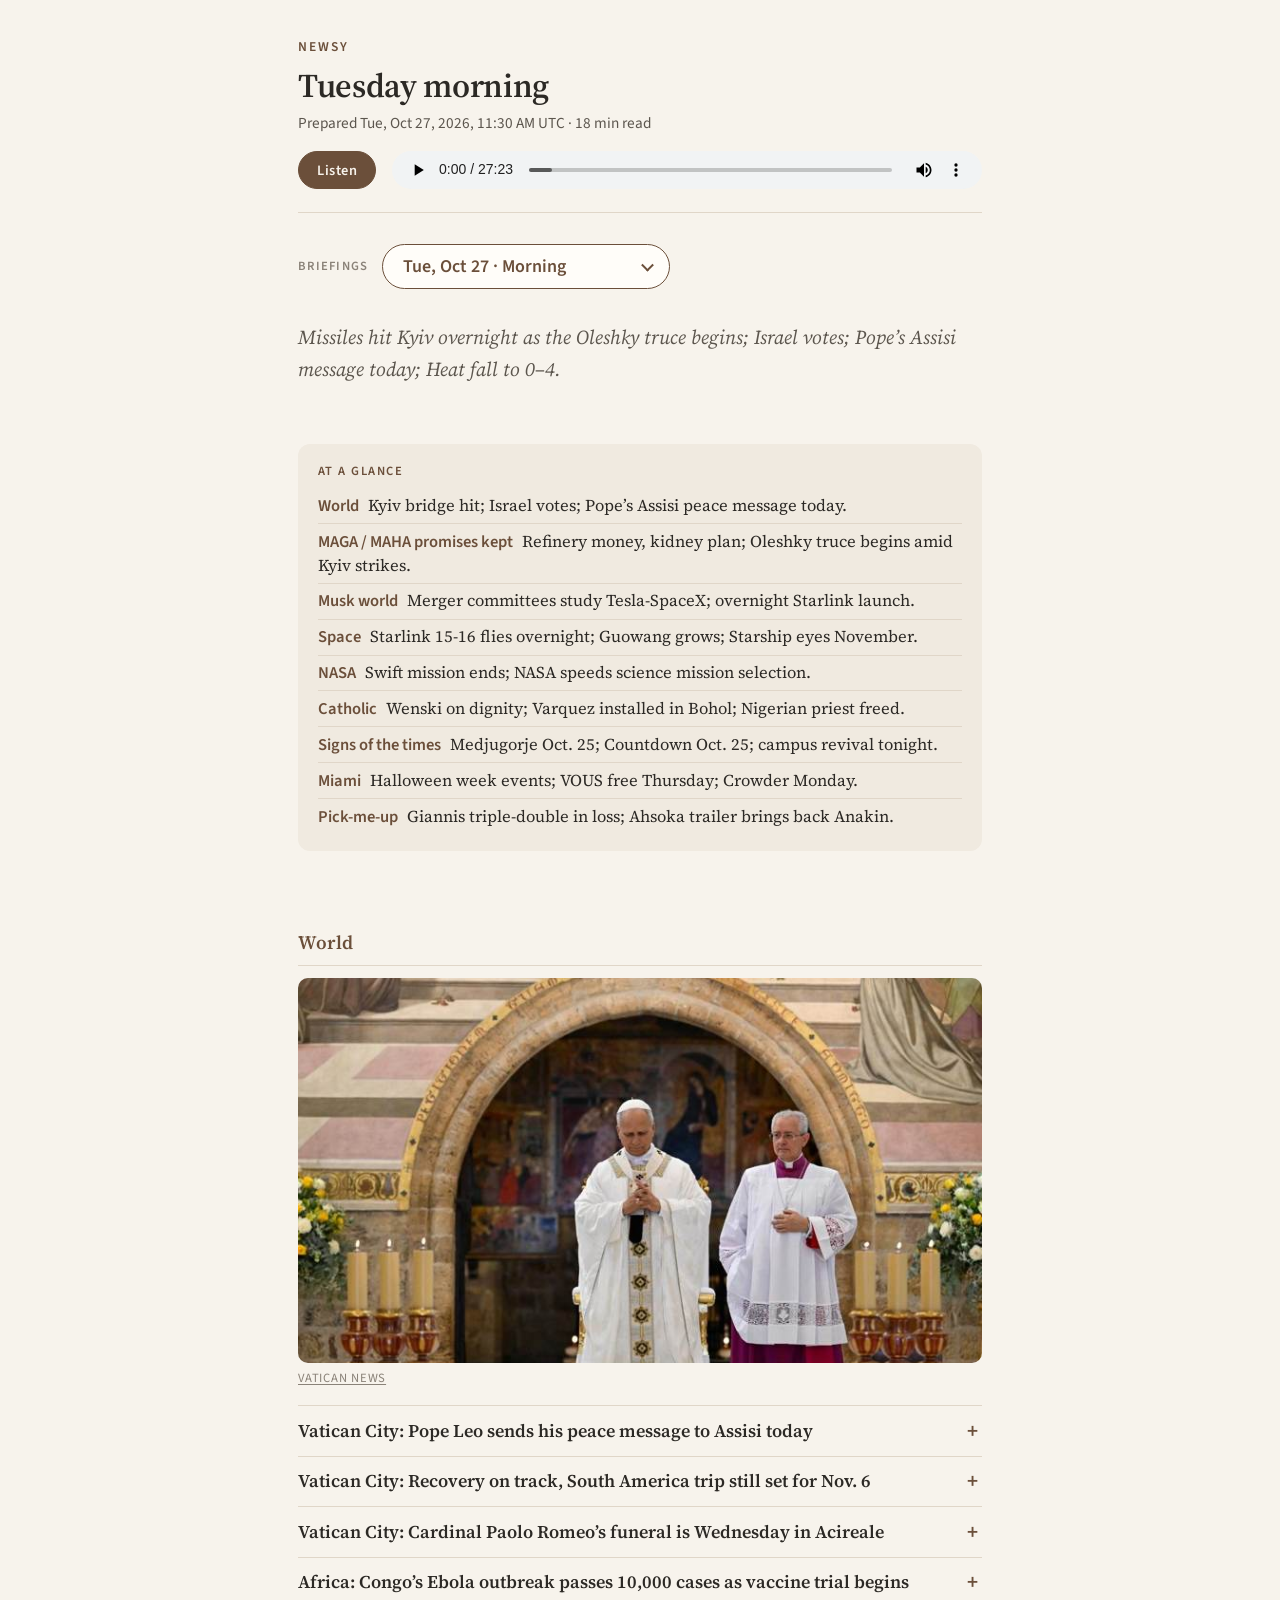
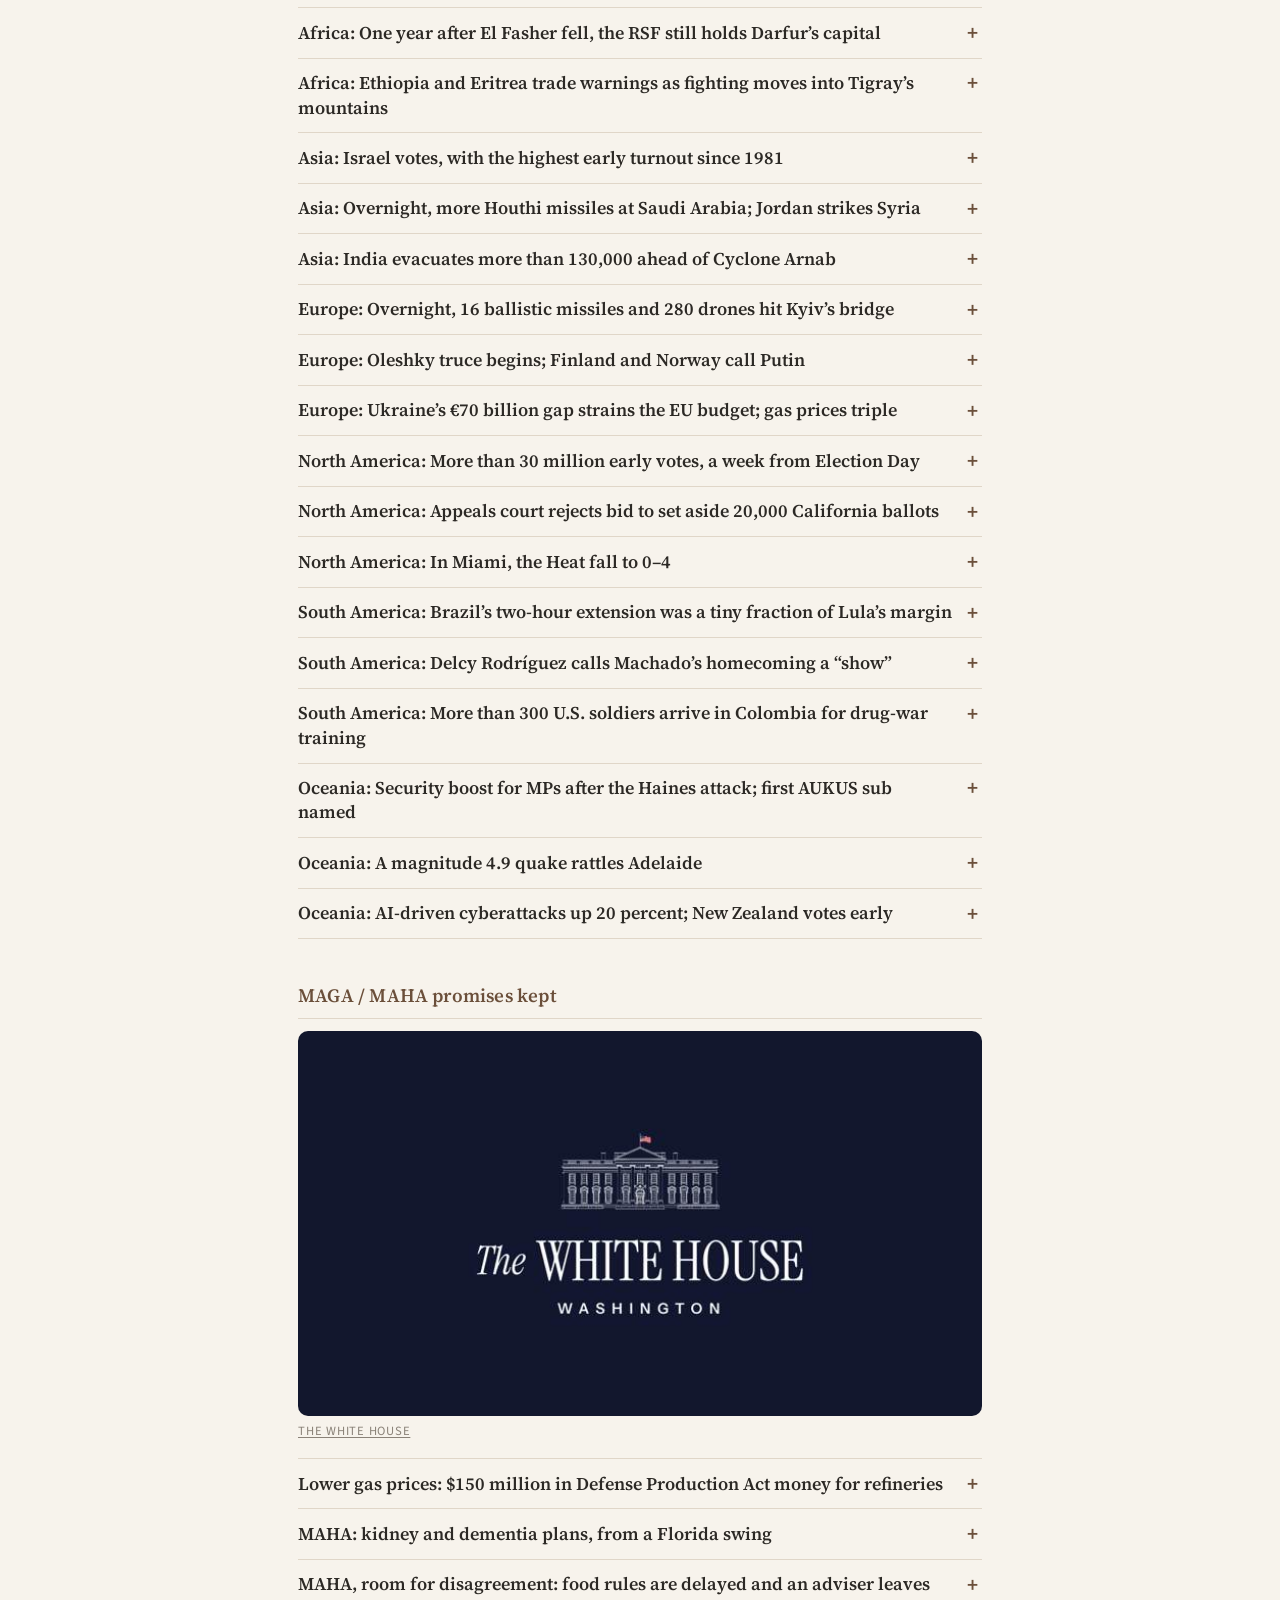
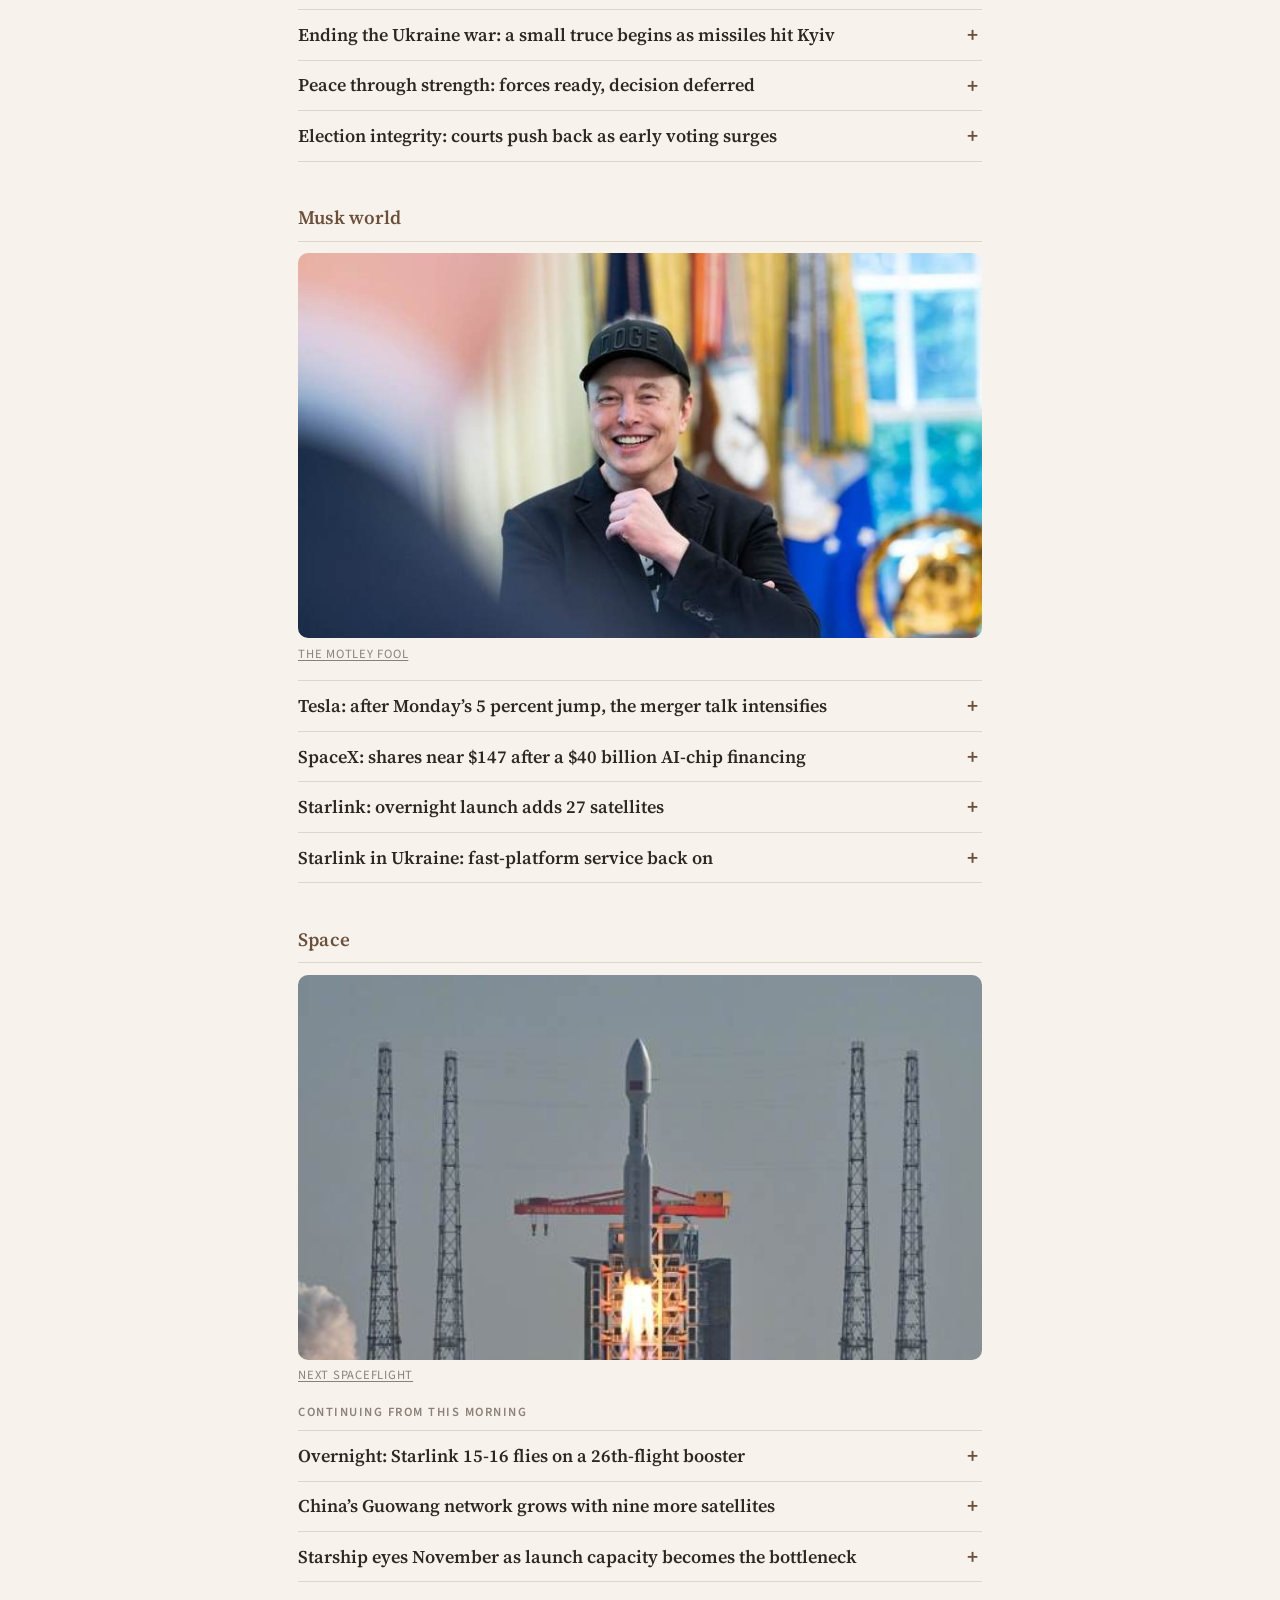
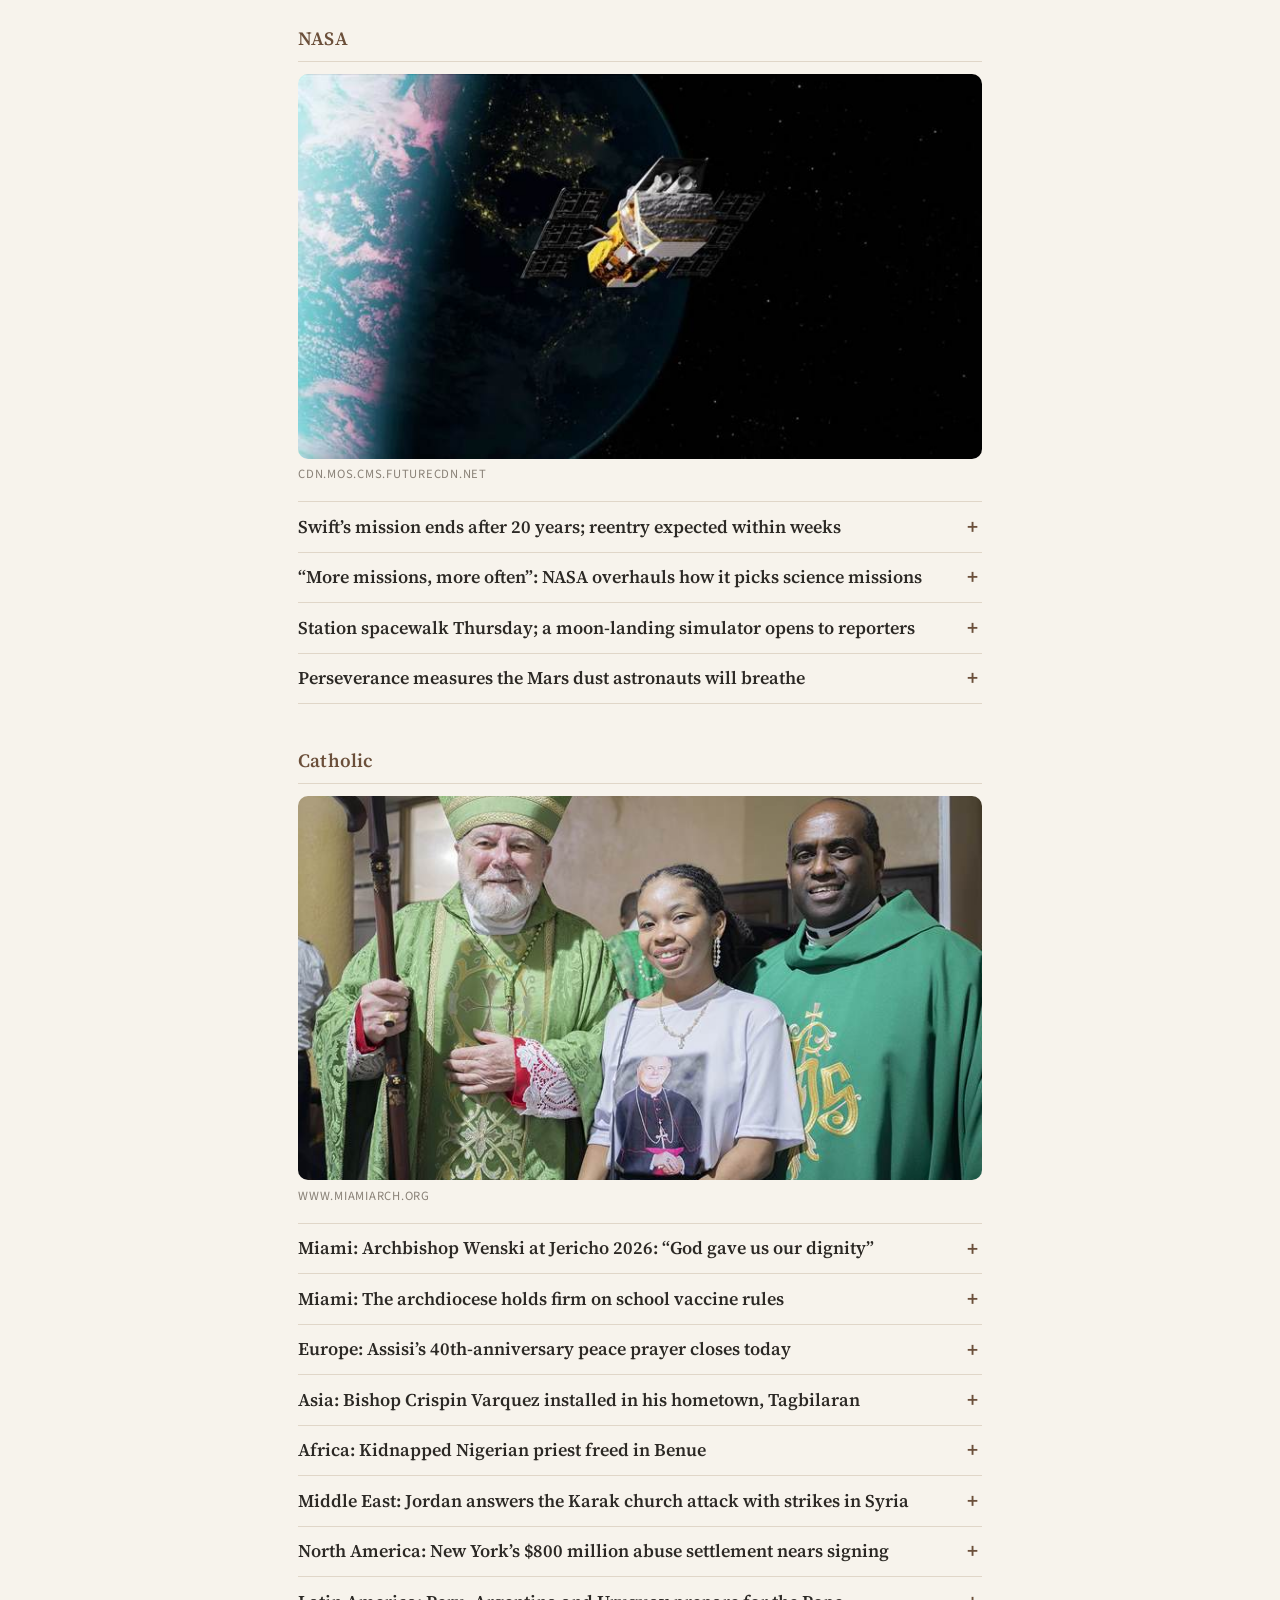
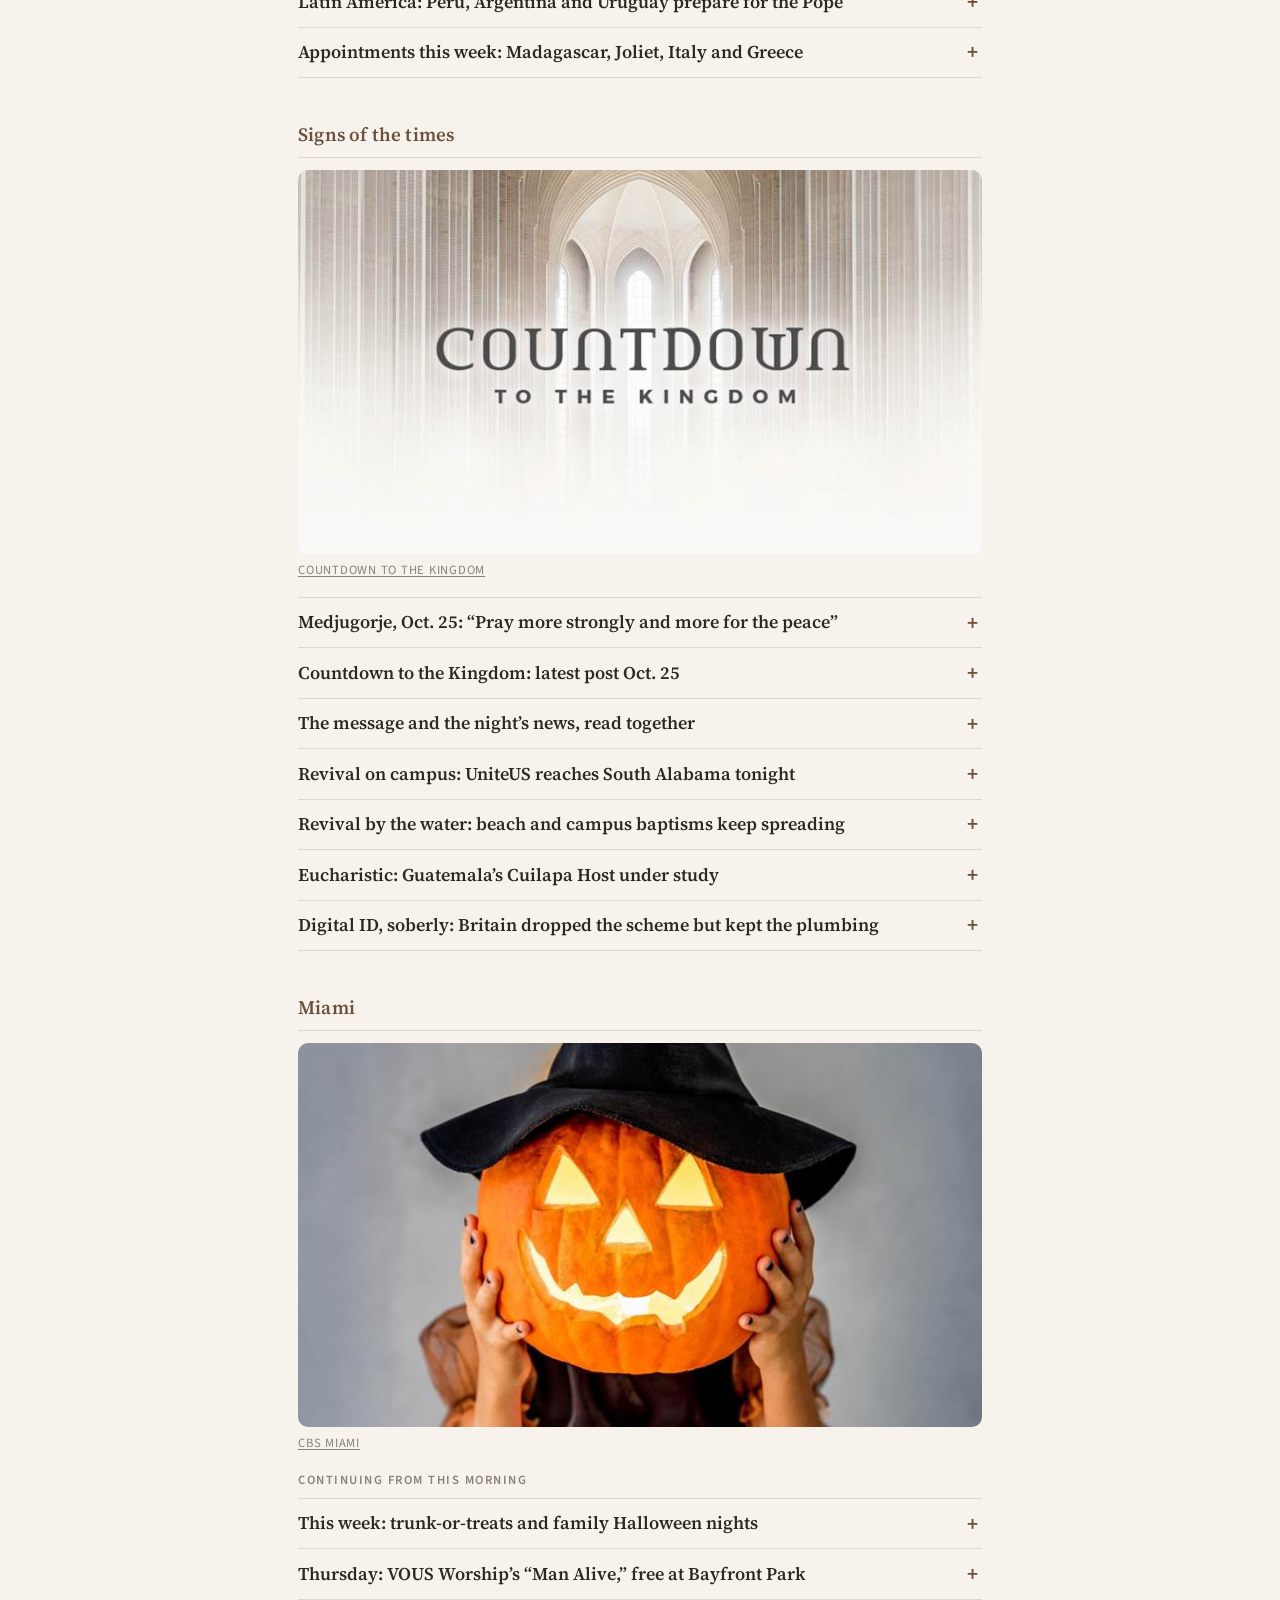
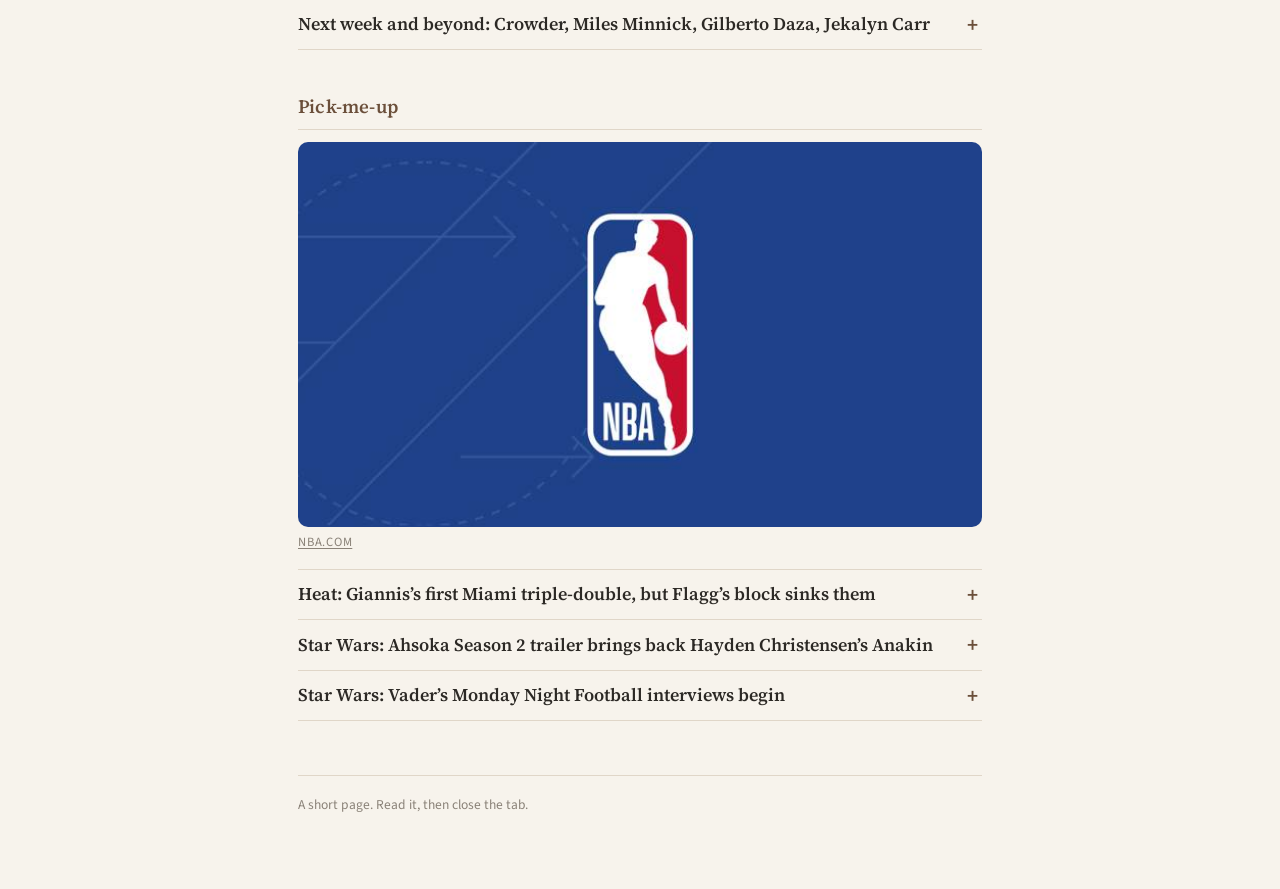
==== newsy.html @ 13ea5eef "Newsy: 2026-10-27 morning briefing Co-authored-by: music-droid <music-droid@users.noreply.github.com" ====
<!DOCTYPE html>
<html lang="en">
<head>
  <meta charset="utf-8">
  <meta name="viewport" content="width=device-width, initial-scale=1">
  <meta name="description" content="Short, bounded news briefings — not a news portal.">
  <meta name="color-scheme" content="light">
  <meta name="theme-color" content="#6b4f3a">
  <meta name="apple-mobile-web-app-capable" content="yes">
  <meta name="apple-mobile-web-app-status-bar-style" content="default">
  <meta name="apple-mobile-web-app-title" content="Newsy">
  <title>Newsy</title>
  <!-- Self-contained offline reader. PWA install (Add to Home Screen) needs the
       multi-file HTTPS deploy (index.html + manifest + sw.js + icons). Service
       workers do not run from file://. See HOME-SCREEN.md. -->
  <link rel="manifest" href="manifest.webmanifest">
  <link rel="apple-touch-icon" href="icons/apple-touch-icon.png">
  <link rel="icon" type="image/png" sizes="192x192" href="icons/icon-192.png">
  <link rel="preconnect" href="https://fonts.googleapis.com">
  <link rel="preconnect" href="https://fonts.gstatic.com" crossorigin>
  <link href="https://fonts.googleapis.com/css2?family=Source+Sans+3:wght@400;600&family=Source+Serif+4:ital,wght@0,400;0,600;1,400&display=swap" rel="stylesheet">
  <style>
/* Newsy — calm briefings, not a news portal */
:root {
  --bg: #f7f3ec;
  --bg-soft: #f0eae0;
  --ink: #2c2925;
  --ink-muted: #5c564e;
  --ink-faint: #8a8278;
  --accent: #6b4f3a;
  --accent-soft: #c4a882;
  --rule: #e0d6c8;
  --chip: #fffdf9;
  --chip-active: #6b4f3a;
  --chip-active-ink: #f7f3ec;
  --link: #4a6b5a;
  --link-hover: #355244;
  --max: 38rem;
  --font: "Source Serif 4", "Iowan Old Style", "Palatino Linotype", Palatino, Georgia, serif;
  --font-ui: "Source Sans 3", "Segoe UI", system-ui, -apple-system, sans-serif;
}

*,
*::before,
*::after {
  box-sizing: border-box;
}

html {
  font-size: 112.5%; /* ~18px */
  -webkit-text-size-adjust: 100%;
}

body {
  margin: 0;
  min-height: 100vh;
  background: var(--bg);
  color: var(--ink);
  font-family: var(--font);
  line-height: 1.65;
  font-weight: 400;
}

a {
  color: var(--link);
  text-decoration-thickness: 1px;
  text-underline-offset: 0.15em;
}

a:hover {
  color: var(--link-hover);
}

.wrap {
  width: min(100% - 2rem, var(--max));
  margin-inline: auto;
  padding-block: 2rem 4rem;
}

/* Header */
.site-header {
  border-bottom: 1px solid var(--rule);
  padding-bottom: 1.25rem;
  margin-bottom: 1.75rem;
}

.brand {
  font-family: var(--font-ui);
  font-size: 0.75rem;
  font-weight: 600;
  letter-spacing: 0.14em;
  text-transform: uppercase;
  color: var(--accent);
  margin: 0 0 0.35rem;
}

.briefing-title {
  font-size: clamp(1.45rem, 4vw, 1.85rem);
  font-weight: 600;
  line-height: 1.25;
  margin: 0 0 0.25rem;
  letter-spacing: -0.01em;
}

.meta {
  font-family: var(--font-ui);
  font-size: 0.85rem;
  color: var(--ink-muted);
  margin: 0;
}

/* Picker — compact "Briefings" select (native wheel on iPhone) */
.picker {
  display: flex;
  align-items: center;
  gap: 0.75rem;
  margin: 0 0 1.75rem;
}

.picker-label {
  font-family: var(--font-ui);
  font-size: 0.7rem;
  font-weight: 600;
  letter-spacing: 0.1em;
  text-transform: uppercase;
  color: var(--ink-faint);
  margin: 0;
  flex: 0 0 auto;
}

.select-wrap {
  position: relative;
  flex: 1 1 auto;
  max-width: 16rem;
}

.select-wrap::after {
  content: "";
  position: absolute;
  right: 1rem;
  top: 50%;
  width: 0.5rem;
  height: 0.5rem;
  border-right: 2px solid var(--accent, #6b4f3a);
  border-bottom: 2px solid var(--accent, #6b4f3a);
  transform: translateY(-70%) rotate(45deg);
  pointer-events: none;
}

.briefing-select {
  -webkit-appearance: none;
  appearance: none;
  width: 100%;
  min-height: 44px;
  font-family: var(--font-ui);
  font-size: 1rem; /* 16px+ keeps iOS Safari from zooming on focus */
  font-weight: 600;
  color: var(--accent, #6b4f3a);
  background: var(--chip);
  border: 1.5px solid var(--accent, #6b4f3a);
  border-radius: 999px;
  padding: 0.5rem 2.5rem 0.5rem 1.1rem;
  cursor: pointer;
  transition: background 0.15s ease, box-shadow 0.15s ease;
}

.briefing-select:hover {
  background: #f7f1e8;
}

.briefing-select:focus-visible {
  outline: none;
  box-shadow: 0 0 0 3px rgba(107, 79, 58, 0.25);
}

/* Beats */
.beats {
  display: flex;
  flex-direction: column;
  gap: 2rem;
}

.beat {
  padding-top: 0.25rem;
}

.beat-title {
  font-size: 1.05rem;
  font-weight: 600;
  margin: 0 0 0.65rem;
  padding-bottom: 0.4rem;
  border-bottom: 1px solid var(--rule);
  color: var(--accent);
  letter-spacing: 0.01em;
}

.beat-body {
  margin: 0;
}

.beat-body p {
  margin: 0 0 0.85rem;
}

.beat-body p:last-child {
  margin-bottom: 0;
}

.sources {
  margin-top: 0.85rem;
  padding-top: 0.55rem;
  border-top: 1px dotted var(--rule);
  font-family: var(--font-ui);
  font-size: 0.8rem;
  color: var(--ink-muted);
  line-height: 1.55;
}

.sources-label {
  font-weight: 600;
  color: var(--ink-faint);
  margin-right: 0.35rem;
}

.sources a {
  word-break: break-word;
}

.sources .sep {
  color: var(--ink-faint);
  margin: 0 0.3rem;
}

.sources .name-only {
  color: var(--ink-muted);
}

/* Status / empty */
.status {
  font-family: var(--font-ui);
  font-size: 0.9rem;
  color: var(--ink-muted);
  padding: 1.5rem 0;
}

.site-footer {
  margin-top: 3rem;
  padding-top: 1rem;
  border-top: 1px solid var(--rule);
  font-family: var(--font-ui);
  font-size: 0.75rem;
  color: var(--ink-faint);
}

.site-footer p {
  margin: 0;
}


/* Podcast player */
.podcast {
  margin-top: 0.85rem;
  display: flex;
  flex-wrap: wrap;
  align-items: center;
  gap: 0.65rem 0.85rem;
}

.listen-btn {
  font-family: var(--font-ui);
  font-size: 0.8rem;
  font-weight: 600;
  letter-spacing: 0.04em;
  appearance: none;
  border: 1px solid var(--accent);
  background: var(--accent);
  color: var(--chip-active-ink);
  border-radius: 999px;
  padding: 0.4rem 1rem;
  cursor: pointer;
  transition: background 0.15s ease, color 0.15s ease, border-color 0.15s ease;
}

.listen-btn:hover {
  background: #5a3f2d;
  border-color: #5a3f2d;
}

.listen-btn:focus-visible {
  outline: 2px solid var(--accent-soft);
  outline-offset: 2px;
}

.listen-btn[aria-pressed="true"] {
  background: var(--bg-soft);
  color: var(--accent);
  border-color: var(--accent);
}

.podcast audio {
  flex: 1 1 12rem;
  min-width: 11rem;
  max-width: 100%;
  height: 2.1rem;
  accent-color: var(--accent);
}

@media print {
  .podcast {
    display: none !important;
  }
}

/* Print — quiet page, no chrome clutter */
@media print {
  :root {
    --bg: #fff;
    --ink: #111;
    --ink-muted: #333;
    --rule: #ccc;
    --accent: #333;
    --link: #000;
  }

  body {
    background: #fff;
    font-size: 11pt;
    line-height: 1.5;
  }

  .wrap {
    width: 100%;
    max-width: none;
    padding: 0;
  }

  .picker,
  .site-footer {
    display: none;
  }

  .site-header {
    border-bottom-color: #999;
  }

  .beat {
    break-inside: avoid;
  }

  a {
    color: inherit;
    text-decoration: none;
  }

  .sources a::after {
    content: " (" attr(href) ")";
    font-size: 0.75em;
    color: #555;
  }
}

@media (max-width: 480px) {
  html {
    font-size: 106.25%;
  }

  .wrap {
    width: min(100% - 1.5rem, var(--max));
    padding-block: 1.5rem 3rem;
  }
}

/* ---- v3: glance, images, collapsible stories, new at this hour ---- */
.top-line { font-size: 1.1rem; font-style: italic; color: var(--ink-muted); margin: 0 0 1.25rem; }
.glance { background: var(--bg-soft); border-radius: 12px; padding: 0.9rem 1.1rem; margin-bottom: 2rem; }
.glance-label, .carried, .tag, .why span, .beat-figure figcaption {
  font-family: var(--font-ui); font-size: 0.7rem; font-weight: 600; letter-spacing: 0.12em; text-transform: uppercase; color: var(--accent);
}
.glance-label { margin: 0 0 0.4rem; }
.glance ol { list-style: none; margin: 0; padding: 0; }
.glance li { padding: 0.3rem 0; border-top: 1px solid var(--rule); font-size: 0.92rem; line-height: 1.4; }
.glance li:first-child { border-top: 0; }
.glance a { color: var(--ink); text-decoration: none; }
.glance-beat { font-family: var(--font-ui); font-weight: 600; color: var(--accent); margin-right: 0.3rem; }
.beat-figure { margin: 0.5rem 0 0.9rem; }
.beat-figure img { width: 100%; aspect-ratio: 16 / 9; object-fit: cover; border-radius: 10px; display: block; background: var(--bg-soft); }
.beat-figure figcaption { margin-top: 0.3rem; color: var(--ink-faint); font-weight: 400; letter-spacing: 0.06em; }
.beat-figure figcaption a { color: inherit; }
.carried { color: var(--ink-faint); margin: 0 0 0.4rem; }
.stories { list-style: none; margin: 0; padding: 0; }
.story { border-top: 1px solid var(--rule); }
.story:last-child { border-bottom: 1px solid var(--rule); }
.story summary { cursor: pointer; list-style: none; padding: 0.7rem 1.6rem 0.7rem 0; position: relative; font-weight: 600; line-height: 1.35; }
.story summary::-webkit-details-marker { display: none; }
.story summary::after { content: "+"; position: absolute; right: 0.2rem; top: 0.6rem; font-family: var(--font-ui); color: var(--accent); font-size: 1.2rem; }
.story details[open] summary::after { content: "–"; }
.story-body { padding: 0 0 0.9rem; }
.story-body p:first-child { margin-top: 0; }
.story-img { width: 100%; border-radius: 8px; margin-bottom: 0.6rem; }
.why { font-size: 0.92rem; color: var(--ink-muted); }
.new-hour { background: #fff8ec; border: 1px solid var(--accent-soft); border-radius: 12px; padding: 0.8rem 1rem; }
.new-hour .beat-title { color: #9a3b1e; }
.tag { margin-right: 0.35rem; }

  </style>
</head>
<body>
  <main class="wrap">
    <header class="site-header">
      <p class="brand" id="brand">Newsy</p>
      <h1 class="briefing-title" id="briefing-title">Briefing</h1>
      <p class="meta" id="briefing-meta"></p>
      <div class="podcast" id="podcast" hidden>
        <button type="button" class="listen-btn" id="listen-btn" aria-label="Listen to this briefing">Listen</button>
        <audio id="podcast-audio" controls preload="none"></audio>
      </div>
    </header>

    <nav class="picker" aria-label="Briefings">
      <label class="picker-label" for="briefing-select">Briefings</label>
      <div class="select-wrap">
        <select id="briefing-select" class="briefing-select"></select>
      </div>
    </nav>

    <p class="status" id="status" hidden>Loading…</p>

    <div class="beats" id="beats"></div>

    <footer class="site-footer">
      <p>A short page. Read it, then close the tab.</p>
    </footer>
  </main>
  <script>
(function () {
  "use strict";


  const els = {
    brand: document.getElementById("brand"),
    title: document.getElementById("briefing-title"),
    meta: document.getElementById("briefing-meta"),
    podcast: document.getElementById("podcast"),
    listenBtn: document.getElementById("listen-btn"),
    audio: document.getElementById("podcast-audio"),
    select: document.getElementById("briefing-select"),
    beats: document.getElementById("beats"),
    status: document.getElementById("status"),
  };

  let briefings = [];

  function formatGeneratedAt(iso) {
    if (!iso) return "";
    const d = new Date(iso);
    if (Number.isNaN(d.getTime())) return iso;
    try {
      return new Intl.DateTimeFormat("en-US", {
        weekday: "short",
        month: "short",
        day: "numeric",
        year: "numeric",
        hour: "numeric",
        minute: "2-digit",
        timeZoneName: "short",
      }).format(d);
    } catch (_) {
      return iso;
    }
  }

  const MONTHS = ["Jan", "Feb", "Mar", "Apr", "May", "Jun", "Jul", "Aug", "Sep", "Oct", "Nov", "Dec"];
  const WEEKDAYS = ["Sun", "Mon", "Tue", "Wed", "Thu", "Fri", "Sat"];
  const SLOT_NAMES = { morning: "Morning", noon: "Noon", evening: "Night" };

  function slotOf(b) {
    const m = /-(morning|noon|evening)$/.exec(b.id || "");
    return m ? m[1] : (b.slot || "").toLowerCase();
  }

  function optionLabel(b) {
    // e.g. "Wed, Oct 7 · Night"
    const src = b.date || (b.id || "").slice(0, 10);
    const parts = src.split("-");
    const slot = SLOT_NAMES[slotOf(b)] || (b.slot ? b.slot.charAt(0).toUpperCase() + b.slot.slice(1) : "");
    if (parts.length === 3) {
      const y = Number(parts[0]);
      const mo = Number(parts[1]);
      const day = Number(parts[2]);
      const wd = WEEKDAYS[new Date(Date.UTC(y, mo - 1, day)).getUTCDay()];
      return wd + ", " + MONTHS[mo - 1] + " " + day + (slot ? " · " + slot : "");
    }
    return b.label || b.id;
  }

  function renderSources(sources) {
    if (!sources || !sources.length) return "";
    const parts = sources.map(function (s) {
      const name = s.name || "Source";
      if (s.url) {
        return (
          '<a href="' +
          escapeAttr(s.url) +
          '" rel="noopener noreferrer" target="_blank">' +
          escapeHtml(name) +
          "</a>"
        );
      }
      return '<span class="name-only">' + escapeHtml(name) + "</span>";
    });
    return (
      '<p class="sources"><span class="sources-label">Sources</span> ' +
      parts.join('<span class="sep">·</span>') +
      "</p>"
    );
  }

  function bodyHtml(body) {
    if (!body) return "";
    // Allow simple HTML paragraphs; if plain text, wrap paragraphs
    if (/<[a-z][\s\S]*>/i.test(body)) return body;
    return body
      .split(/\n\n+/)
      .map(function (p) {
        return "<p>" + escapeHtml(p.trim()) + "</p>";
      })
      .join("");
  }

  function escapeHtml(str) {
    return String(str)
      .replace(/&/g, "&amp;")
      .replace(/</g, "&lt;")
      .replace(/>/g, "&gt;")
      .replace(/"/g, "&quot;");
  }

  function escapeAttr(str) {
    return escapeHtml(str).replace(/'/g, "&#39;");
  }


  function setPodcast(b) {
    if (!els.podcast || !els.audio) return;
    const src = b && b.audio ? b.audio : "";
    if (!src) {
      els.audio.pause();
      els.audio.removeAttribute("src");
      els.audio.load();
      els.podcast.hidden = true;
      if (els.listenBtn) {
        els.listenBtn.setAttribute("aria-pressed", "false");
        els.listenBtn.textContent = "Listen";
      }
      return;
    }
    const abs = new URL(src, location.href).href;
    const current = els.audio.currentSrc || els.audio.src || "";
    if (current !== abs) {
      els.audio.pause();
      els.audio.src = src;
      els.audio.load();
      if (els.listenBtn) {
        els.listenBtn.setAttribute("aria-pressed", "false");
        els.listenBtn.textContent = "Listen";
      }
    }
    els.podcast.hidden = false;
  }

  function storyHtml(st, open) {
    const why = st.why ? '<p class="why"><span>Why it matters</span> ' + escapeHtml(st.why) + "</p>" : "";
    const img = st.image && st.image.src
      ? '<img class="story-img" loading="lazy" src="' + escapeAttr(st.image.src) + '" alt="' + escapeAttr(st.image.alt || "") + '" onerror="this.remove()">'
      : "";
    return (
      '<li class="story"><details' + (open ? " open" : "") + ">" +
      '<summary><span class="story-head">' + escapeHtml(st.headline || "") + "</span></summary>" +
      '<div class="story-body">' + img + why + bodyHtml(st.body || "") + renderSources(st.sources) + "</div>" +
      "</details></li>"
    );
  }

  function storiesOf(beat) {
    if (Array.isArray(beat.stories) && beat.stories.length) return beat.stories;
    if (beat.body) return [{ headline: beat.headline || beat.title || "", body: beat.body, sources: beat.sources }];
    return [];
  }

  function beatImageHtml(beat) {
    const im = beat.image;
    if (!im || !im.src) return "";
    const credit = im.credit
      ? '<figcaption>' + (im.sourceUrl
          ? '<a href="' + escapeAttr(im.sourceUrl) + '" rel="noopener noreferrer" target="_blank">' + escapeHtml(im.credit) + "</a>"
          : escapeHtml(im.credit)) + "</figcaption>"
      : "";
    return '<figure class="beat-figure"><img loading="lazy" src="' + escapeAttr(im.src) + '" alt="' + escapeAttr(im.alt || "") +
      '" onerror="this.closest(\'figure\').remove()">' + credit + "</figure>";
  }

  function wordCount(b) {
    let txt = "";
    (b.newAtThisHour || []).forEach(function (n) { txt += " " + (n.headline || "") + " " + (n.body || ""); });
    (b.beats || []).forEach(function (beat) {
      storiesOf(beat).forEach(function (st) { txt += " " + (st.headline || "") + " " + (st.body || ""); });
    });
    return txt.replace(/<[^>]+>/g, " ").split(/\s+/).filter(Boolean).length;
  }

  function renderBriefing(b) {
    if (!b) {
      els.title.textContent = "No briefing";
      els.meta.textContent = "";
      els.beats.innerHTML = "";
      setPodcast(null);
      els.status.hidden = false;
      els.status.textContent = "No briefing selected.";
      return;
    }

    els.status.hidden = true;
    els.title.textContent = b.label || b.id;
    const when = formatGeneratedAt(b.generatedAt);
    const mins = Math.max(1, Math.round(wordCount(b) / 230));
    els.meta.textContent = (when ? "Prepared " + when + " · " : "") + mins + " min read";
    setPodcast(b);

    document.title = (b.label || "Briefing") + " · Newsy";

    const beats = b.beats || [];
    let html = "";

    if (b.topLine) {
      html += '<p class="top-line">' + escapeHtml(b.topLine) + "</p>";
    }

    // At a glance: one tappable line per beat (NYT/Axios-style index)
    html += '<nav class="glance" aria-label="At a glance"><p class="glance-label">At a glance</p><ol>' +
      beats.map(function (beat) {
        return '<li><a href="#beat-' + escapeAttr(beat.id || "") + '" data-jump="beat-' + escapeAttr(beat.id || "") + '"><span class="glance-beat">' +
          escapeHtml(beat.title || "") + "</span> " + escapeHtml(beat.headline || "") + "</a></li>";
      }).join("") + "</ol></nav>";

    const fresh = b.newAtThisHour || [];
    if (fresh.length) {
      html += '<section class="beat new-hour" id="beat-new"><h2 class="beat-title">New at this hour</h2><ul class="stories">' +
        fresh.map(function (n, i) {
          const tag = n.beat ? '<span class="tag">' + escapeHtml(n.beat) + "</span> " : "";
          return storyHtml({ headline: "", body: n.body, sources: n.sources, why: n.why, image: n.image }, i === 0)
            .replace('<span class="story-head"></span>', '<span class="story-head">' + tag + escapeHtml(n.headline || "") + "</span>");
        }).join("") + "</ul></section>";
    }

    html += beats.map(function (beat) {
      const stories = storiesOf(beat);
      const carried = beat.carried ? '<p class="carried">' + escapeHtml(beat.carried === true ? "Continuing from this morning" : beat.carried) + "</p>" : "";
      return (
        '<article class="beat" id="beat-' + escapeAttr(beat.id || "") + '">' +
        '<h2 class="beat-title">' + escapeHtml(beat.title || "") + "</h2>" +
        beatImageHtml(beat) + carried +
        '<ul class="stories">' + stories.map(function (st) { return storyHtml(st, false); }).join("") + "</ul>" +
        (beat.stories && beat.stories.length ? renderSources(beat.sources) : "") +
        "</article>"
      );
    }).join("");

    els.beats.innerHTML = html;

    // in-page jumps without clobbering the briefing hash
    els.beats.querySelectorAll("[data-jump]").forEach(function (a) {
      a.addEventListener("click", function (e) {
        e.preventDefault();
        const t = document.getElementById(a.getAttribute("data-jump"));
        if (t) t.scrollIntoView({ behavior: "smooth", block: "start" });
      });
    });

    if (els.select && els.select.value !== b.id) els.select.value = b.id;

    if (history.replaceState) {
      history.replaceState(null, "", "#" + encodeURIComponent(b.id));
    } else {
      location.hash = encodeURIComponent(b.id);
    }
  }

  function findBriefing(id) {
    return briefings.find(function (b) {
      return b.id === id;
    });
  }

  function renderPicker() {
    if (!els.select) return;
    // Newest first (briefings.json is already newest-first; sort defensively by id)
    const ordered = briefings.slice().sort(function (a, b) {
      const ka = (a.date || a.id || "") + " " + ({ morning: 1, noon: 2, evening: 3 }[slotOf(a)] || 0);
      const kb = (b.date || b.id || "") + " " + ({ morning: 1, noon: 2, evening: 3 }[slotOf(b)] || 0);
      return ka < kb ? 1 : ka > kb ? -1 : 0;
    });
    els.select.innerHTML = ordered
      .map(function (b) {
        return '<option value="' + escapeAttr(b.id) + '">' + escapeHtml(optionLabel(b)) + "</option>";
      })
      .join("");

    els.select.addEventListener("change", function () {
      const found = findBriefing(els.select.value);
      if (found) {
        renderBriefing(found);
        window.scrollTo(0, 0);
      }
    });

    window.addEventListener("hashchange", function () {
      const id = decodeURIComponent((location.hash || "").replace(/^#/, ""));
      const found = findBriefing(id);
      if (found && (!els.select || els.select.value !== id || els.title.textContent !== (found.label || found.id))) {
        renderBriefing(found);
      }
    });
  }

  function pickInitial() {
    const hash = (location.hash || "").replace(/^#/, "");
    if (hash) {
      const decoded = decodeURIComponent(hash);
      const match = briefings.find(function (b) {
        return b.id === decoded;
      });
      if (match) return match;
    }
    return briefings[0] || null;
  }

  function showError(msg) {
    els.status.hidden = false;
    els.status.textContent = msg;
    els.title.textContent = "Briefing";
    els.meta.textContent = "";
    els.beats.innerHTML = "";
    setPodcast(null);
  }


  if (els.listenBtn && els.audio) {
    els.listenBtn.addEventListener("click", function () {
      if (els.podcast.hidden || !els.audio.src) return;
      if (els.audio.paused) {
        els.audio.play().then(function () {
          els.listenBtn.setAttribute("aria-pressed", "true");
          els.listenBtn.textContent = "Pause";
        }).catch(function () {
          /* autoplay blocked; controls still work */
        });
      } else {
        els.audio.pause();
        els.listenBtn.setAttribute("aria-pressed", "false");
        els.listenBtn.textContent = "Listen";
      }
    });
    els.audio.addEventListener("play", function () {
      els.listenBtn.setAttribute("aria-pressed", "true");
      els.listenBtn.textContent = "Pause";
    });
    els.audio.addEventListener("pause", function () {
      els.listenBtn.setAttribute("aria-pressed", "false");
      els.listenBtn.textContent = "Listen";
    });
    els.audio.addEventListener("ended", function () {
      els.listenBtn.setAttribute("aria-pressed", "false");
      els.listenBtn.textContent = "Listen";
    });
  }


  const EMBEDDED_BRIEFINGS = [
  {
    "id": "2026-10-27-morning",
    "date": "2026-10-27",
    "slot": "morning",
    "label": "Tuesday morning",
    "generatedAt": "2026-10-27T07:30:00-04:00",
    "schema": 2,
    "topLine": "Missiles hit Kyiv overnight as the Oleshky truce begins; Israel votes; Pope’s Assisi message today; Heat fall to 0–4.",
    "beats": [
      {
        "id": "world",
        "title": "World",
        "headline": "Kyiv bridge hit; Israel votes; Pope’s Assisi peace message today.",
        "stories": [
          {
            "headline": "Vatican City: Pope Leo sends his peace message to Assisi today",
            "body": "<p>Religious leaders close Sant’Egidio’s three-day “Unarmed and Disarming Peace” meeting in Assisi this afternoon, 40 years to the day after Saint John Paul II’s first World Day of Prayer for Peace. Pope Leo will not be there: his doctors advised against the helicopter trip so soon after his Oct. 13 lung surgery. Instead his message will be read at the prayer in the Lower Basilica of Saint Francis, where Ecumenical Patriarch Bartholomew also speaks. Some 384 delegates from 53 countries took part.<\/p>",
            "sources": [
              {
                "name": "EWTN Vatican",
                "url": "https://ewtnvatican.com/articles/pope-leo-xiv-to-send-message-to-interreligious-prayer-meeting-in-assisi"
              },
              {
                "name": "Vatican News",
                "url": "https://www.vaticannews.va/en/pope/news/2026-10/pope-leo-xiv-cancels-october-27-visit-assisi.html"
              }
            ],
            "why": "The meeting’s theme comes from the Pope’s own book on peace, so today’s text will be read as a programmatic word on war, from Ukraine to the Gulf."
          },
          {
            "headline": "Vatican City: Recovery on track, South America trip still set for Nov. 6",
            "body": "<p>A day after doctors cleared him to travel, the plan holds: Uruguay, Argentina and Peru from Nov. 6 to 17, including Cuzco above 11,000 feet. Surgeons say the cancer removed on Oct. 13 was localized and needs no further treatment, and a follow-up X-ray showed recovery “progressing very well.” The Pope has kept a light schedule, resuming audiences gradually since leaving hospital.<\/p>",
            "sources": [
              {
                "name": "CBS News",
                "url": "https://www.cbsnews.com/news/pope-leo-south-america-trip-lung-cancer-surgery/"
              },
              {
                "name": "Reuters via Investing.com",
                "url": "https://www.investing.com/news/world-news/pope-leo-progressing-well-after-cancer-surgery-but-cancels-assisi-trip-4968248"
              }
            ]
          },
          {
            "headline": "Vatican City: Cardinal Paolo Romeo’s funeral is Wednesday in Acireale",
            "body": "<p>The funeral of Cardinal Paolo Romeo, Palermo’s archbishop from 2006 to 2015 and a longtime papal diplomat, is Wednesday at 11 a.m. Rome time in the cathedral of Acireale, his home diocese. He died Sunday at 88. His death leaves the College of Cardinals one member smaller ahead of any future consistory.<\/p>",
            "sources": [
              {
                "name": "Vatican News",
                "url": "https://www.vaticannews.va/it/vaticano/news/2026-10/morte-palermo-cardinale-romeo-servizio-chiesa.html"
              },
              {
                "name": "InfoVaticana",
                "url": "https://infovaticana.com/en/2026/10/25/cardinal-paolo-romeo-archbishop-emeritus-of-palermo-dies/"
              }
            ]
          },
          {
            "headline": "Africa: Congo’s Ebola outbreak passes 10,000 cases as vaccine trial begins",
            "body": "<p>Congo’s government says the Bundibugyo Ebola outbreak has passed 10,000 confirmed cases, with nearly half of those infected dying, across eight provinces. There is still no approved vaccine for this strain. On Oct. 23 the first volunteer was vaccinated in Bunia in Tumaini, a trial named for the Swahili word for “hope,” testing Ervebo first, with Moderna and Oxford candidates to follow. Kenya’s nine cases remain in one cluster, and M23-held areas of the Kivus remain the hardest places to trace contacts.<\/p>",
            "sources": [
              {
                "name": "AP News",
                "url": "https://apnews.com/article/ebola-disease-outbreak-congo-africa-10000-75d315254e5b7f85a706059de6f5024c"
              },
              {
                "name": "Institute of Tropical Medicine",
                "url": "https://www.itg.be/en/health-stories/press-releases/tumaini-first-participant-vaccinated"
              }
            ],
            "why": "This is now the second-largest Ebola outbreak ever recorded; a working vaccine would change the response."
          },
          {
            "headline": "Africa: One year after El Fasher fell, the RSF still holds Darfur’s capital",
            "body": "<p>Human Rights Watch marked the anniversary with a stark account: an 18-month siege, a trench dug around the city, and more than 6,000 people killed in three days when the Rapid Support Forces took it, by the UN’s estimate. UN investigators say the campaign bore the “hallmarks of genocide.” Fewer than 70,000 people remain, facing detention and little aid, and RSF fighters have held up aid convoys. Washington is pushing to extend the Darfur arms embargo nationwide.<\/p>",
            "sources": [
              {
                "name": "Human Rights Watch",
                "url": "https://www.hrw.org/news/2026/10/26/sudan-one-year-on-from-the-cataclysm-of-el-fasher"
              },
              {
                "name": "Amnesty International",
                "url": "https://www.amnesty.org/en/latest/news/2026/10/sudan-el-fasher-civilians-suffer-unlawful-killings-detention-and-torture-one-year-after-citys-capture-by-the-rsf-new-testimony/"
              }
            ]
          },
          {
            "headline": "Africa: Ethiopia and Eritrea trade warnings as fighting moves into Tigray’s mountains",
            "body": "<p>Federal forces now hold Tigray’s main cities, from Mekele to Shire, and are pushing into the mountainous interior. Tigrayan fighters have struck back on supply roads, and they retook the border town of Rama after troops redeployed south. Prime Minister Abiy Ahmed warns Eritrea of “extremely severe consequences” for backing rebels, and Asmara accuses him of eyeing its Red Sea coast. A six-month caretaker council is preparing regional elections. Washington, London and the African Union urge talks, and Eritrea has reportedly asked Kenya to mediate.<\/p>",
            "sources": [
              {
                "name": "Critical Threats",
                "url": "https://www.criticalthreats.org/briefs/ethiopia-war-security-review/october-23-2026"
              },
              {
                "name": "DW",
                "url": "https://www.dw.com/en/can-diplomacy-prevent-an-ethiopia-eritrea-war-as-tigray-gets-a-new-administration/a-79705435"
              }
            ],
            "why": "The 2020–22 Tigray war killed an estimated 600,000 people; a wider war would also threaten Red Sea shipping."
          },
          {
            "headline": "Asia: Israel votes, with the highest early turnout since 1981",
            "body": "<p>Israelis are voting today in the first general election since Oct. 7, 2023. By 10 a.m. local time turnout stood at 16.7 percent, the highest at that hour since 1981. Final polls had Gadi Eisenkot’s Yashar party ahead of Likud, 22 seats to about 20, with neither bloc near 61. Exit polls come when polls close at 4 p.m. Eastern, but forming a government could take weeks.<\/p>",
            "sources": [
              {
                "name": "Gulf News",
                "url": "https://gulfnews.com/world/mena/middle-east-war-saudi-arabia-intercepts-houthi-missiles-drones-as-iran-talks-continue-1.500724842"
              },
              {
                "name": "The Times of Israel",
                "url": "https://www.timesofisrael.com/liveblog_entry/final-polls-before-election-show-both-blocs-short-of-majority-small-parties-out-of-knesset/"
              }
            ]
          },
          {
            "headline": "Asia: Overnight, more Houthi missiles at Saudi Arabia; Jordan strikes Syria",
            "body": "<p>Saudi defenses intercepted three Houthi ballistic missiles aimed at the Eastern Province and four drones overnight, with no casualties. In Tehran, Iran and the Mecca pact nations of Saudi Arabia, Turkey and Pakistan agreed to keep talking, but Iran still insists on seven conditions before any talks with Washington. CNN reports U.S. forces could launch a major operation within 96 hours of an order. Jordan says its strikes in southern Syria killed more than 20 Islamic State fighters after Friday’s church attack. Syria says eight civilians died, including three children, and has closed its main border crossing.<\/p>",
            "sources": [
              {
                "name": "Al Jazeera",
                "url": "https://www.aljazeera.com/news/2026/10/27/iran-saudi-turkiye-and-pakistan-agree-to-more-talks-amid-houthi-attacks"
              },
              {
                "name": "Gulf News",
                "url": "https://gulfnews.com/world/mena/middle-east-war-saudi-arabia-intercepts-houthi-missiles-drones-as-iran-talks-continue-1.500724842"
              }
            ]
          },
          {
            "headline": "Asia: India evacuates more than 130,000 ahead of Cyclone Arnab",
            "body": "<p>Very Severe Cyclonic Storm Arnab is forecast to hit India’s Andhra Pradesh coast near Kakinada on Wednesday morning, with sustained winds up to 125 km/h. Andhra Pradesh is evacuating about 89,000 people and Odisha 48,000, while schools are closed and trains are cancelled. Nepal has warned trekkers of snowstorms and avalanches later this week.<\/p>",
            "sources": [
              {
                "name": "The Hindu",
                "url": "https://www.thehindu.com/news/national/andhra-pradesh/kakinada-coast-braces-for-cyclone-arnab-89000-people-being-evacuated/article71627293.ece"
              },
              {
                "name": "The Hindu",
                "url": "https://www.thehindu.com/news/national/odisha/cyclone-arnab-odisha-announces-evacuation-48000-in-eight-districts/article71630044.ece"
              }
            ]
          },
          {
            "headline": "Europe: Overnight, 16 ballistic missiles and 280 drones hit Kyiv’s bridge",
            "body": "<p>Russia fired 16 ballistic missiles and more than 280 drones overnight, mainly at Kyiv, Zelenskyy said. A 46-year-old woman was killed and about 15 people hurt, most of them students in a university dormitory. Strikes damaged the Pivdennyi Bridge, a key Dnipro crossing that carries a metro line, and it stays closed. Zelenskyy called it a “serious escalation” against logistics and said delays to Patriot and NASAMS interceptors “directly help Russia.”<\/p>",
            "sources": [
              {
                "name": "Hromadske",
                "url": "https://hromadske.ua/en/war/273236-russian-attack-on-kyiv-kills-one-injures-14-damages-metro-bridge"
              },
              {
                "name": "Ukrinform",
                "url": "https://www.ukrinform.net/rubric-ato/4178535-zelensky-on-overnight-attack-russia-targeted-energy-logistics-and-urban-infrastructure-almost-everywhere.html"
              },
              {
                "name": "Kyiv Post",
                "url": "https://www.kyivpost.com/post/88274"
              }
            ]
          },
          {
            "headline": "Europe: Oleshky truce begins; Finland and Norway call Putin",
            "body": "<p>A local truce began early today in occupied Oleshky, across the Dnipro from Kherson, so aid can reach the 1,700 to 2,000 mostly elderly people left and those who want to leave can go. Melania Trump brokered the deal. This morning Finland’s President Alexander Stubb and Norway’s Prime Minister Jonas Gahr Støre phoned Vladimir Putin, their first known call with him since early in the invasion, in consultation with Kyiv and ahead of talks in Abu Dhabi. Stubb called it “frank and substantive.”<\/p>",
            "sources": [
              {
                "name": "AP News",
                "url": "https://apnews.com/article/russia-ukraine-war-trump-f26143c32e4673686381d0ff87225720"
              },
              {
                "name": "Office of the President of Finland",
                "url": "https://www.presidentti.fi/en/president-stubb-and-prime-minister-store-held-a-phone-call-with-president-putin/"
              },
              {
                "name": "The White House",
                "url": "https://www.whitehouse.gov/briefings-statements/2026/10/first-lady-melania-trump-secures-ceasefire-between-russia-and-ukraine-localized-to-oleshky/"
              }
            ]
          },
          {
            "headline": "Europe: Ukraine’s €70 billion gap strains the EU budget; gas prices triple",
            "body": "<p>Brussels is trying to fill a 70-billion-euro gap in Ukraine’s funding while it fights over the next long-term EU budget. European gas prices have tripled this year and storage is at a record low going into winter. In lighter news, Harry Kane won the Ballon d’Or, the first Englishman in 25 years, after 61 goals in 51 games.<\/p>",
            "sources": [
              {
                "name": "Euronews",
                "url": "https://www.euronews.com/2026/10/27/ukraines-70-billion-shortfall-could-make-or-break-the-next-eu-budget"
              },
              {
                "name": "Euronews",
                "url": "https://www.euronews.com/2026/10/27"
              },
              {
                "name": "SBS News",
                "url": "https://www.sbs.com.au/news/podcast-episode/adelaide-shaken-by-earthquake-midday-news-bulletin-27-october-2026/gmgxipyrb"
              }
            ]
          },
          {
            "headline": "North America: More than 30 million early votes, a week from Election Day",
            "body": "<p>More than 30 million Americans have voted early, several days ahead of the 2022 pace. Late Monday in Corinth, Mississippi, the President campaigned for Senator Cindy Hyde-Smith in a state he won by 23 points: “I can’t take a chance.” Vice President Vance was in Kansas for Senator Roger Marshall, and Republicans rallied in South Carolina for Senator Darline Graham. Election Day is Tuesday, Nov. 3.<\/p>",
            "sources": [
              {
                "name": "CNN",
                "url": "https://www.cnn.com/2026/10/26/politics/live-news/midterm-election-congress"
              },
              {
                "name": "NBC News",
                "url": "https://www.nbcnews.com/politics/2026-elections/early-vote"
              }
            ]
          },
          {
            "headline": "North America: Appeals court rejects bid to set aside 20,000 California ballots",
            "body": "<p>A Ninth Circuit panel turned down the Justice Department’s emergency request to make California set aside ballots from 20,000 people it says are noncitizens. In Alaska, a federal judge fast-tracked a DOJ suit that could affect certifying the Senate race because two candidates named Sullivan are on the ballot. She could rule by week’s end. The President also offered a $1 million reward for voter-fraud tips that lead to a conviction, though studies find such fraud rare.<\/p>",
            "sources": [
              {
                "name": "CNN",
                "url": "https://www.cnn.com/2026/10/26/politics/live-news/midterm-election-congress"
              }
            ]
          },
          {
            "headline": "North America: In Miami, the Heat fall to 0–4",
            "body": "<p>Closer to home, Cooper Flagg scored 29 and blocked Andrew Wiggins’s go-ahead three with 31 seconds left, and Dallas beat Miami 113–109 at a sold-out Kaseya Center. More in the Pick-me-up.<\/p>",
            "sources": [
              {
                "name": "NBA.com",
                "url": "https://www.nba.com/game/dal-vs-mia-0022600122"
              }
            ]
          },
          {
            "headline": "South America: Brazil’s two-hour extension was a tiny fraction of Lula’s margin",
            "body": "<p>Flávio Bolsonaro still refuses to concede, blaming the Supreme Court’s order to keep polls open until 7 p.m. But voting-machine logs show only 35,521 votes were cast after 5 p.m., less than 1 percent of Lula’s winning margin of more than 4 million. The heads of the Supreme Court, the electoral court and both houses of Congress have recognized the result, and Argentina’s Milei is staying silent.<\/p>",
            "sources": [
              {
                "name": "O Globo",
                "url": "https://oglobo.globo.com/politica/eleicoes-2026/noticia/2026/10/27/vantagem-de-lula-sobre-flavio-bolsonaro-no-segundo-turno-foi-125-vezes-maior-do-que-os-votos-registrados-apos-as-17h.ghtml"
              },
              {
                "name": "TN",
                "url": "https://tn.com.ar/politica/2026/10/27/en-el-gobierno-aseguran-que-milei-no-se-expresara-sobre-el-triunfo-de-lula-y-se-enfocan-en-la-agenda-legislativa-y-en-la-economia/"
              }
            ]
          },
          {
            "headline": "South America: Delcy Rodríguez calls Machado’s homecoming a “show”",
            "body": "<p>Venezuela’s acting president urged María Corina Machado to drop the “show” and focus on dialogue, saying she hoped for “remorse and repentance” over Machado’s calls for sanctions. Machado’s party is still left out of government talks with other opposition groups, though she says she will not block them. No election date has been set.<\/p>",
            "sources": [
              {
                "name": "Anadolu Agency",
                "url": "https://www.aa.com.tr/en/americas/venezuelas-acting-president-calls-opposition-leader-s-return-a-show/4101873"
              },
              {
                "name": "France 24",
                "url": "https://www.france24.com/en/live-news/20261026-machado-ready-to-meet-venezuela-leader-after-shock-return"
              }
            ]
          },
          {
            "headline": "South America: More than 300 U.S. soldiers arrive in Colombia for drug-war training",
            "body": "<p>U.S. troops arrive today at Tolemaida, Colombia’s largest base, for the Vanguardia del Sur exercise through Nov. 11, focused on counternarcotics, illegal mining, drones and medical evacuation. Petro’s former party says Congress must authorize it, but the government says training missions don’t need that permission.<\/p>",
            "sources": [
              {
                "name": "El País",
                "url": "https://elpais.com/america-colombia/2026-10-27/mas-de-300-militares-estadounidenses-llegan-a-colombia-para-un-entrenamiento-contra-el-narcotrafico.html"
              }
            ]
          },
          {
            "headline": "Oceania: Security boost for MPs after the Haines attack; first AUKUS sub named",
            "body": "<p>Prime Minister Albanese says a review of politicians’ security will be fast-tracked after independent MP Helen Haines lost both legs in an alleged car attack. The U.S. named the USS Colorado, a 10-year-old Virginia-class submarine, as the first to be based in Western Australia under AUKUS, from late 2027. Senator Jacqui Lambie objected that the used boats come without a warranty.<\/p>",
            "sources": [
              {
                "name": "The Sydney Morning Herald",
                "url": "https://www.smh.com.au/national/australia-news-live-plibersek-asked-to-reassure-young-women-public-life-is-still-safe-after-haines-attack-coalition-vows-to-dismantle-climate-policies-in-bid-to-fight-inflation-20261027-p618sf.html"
              },
              {
                "name": "SBS News",
                "url": "https://www.sbs.com.au/news/podcast-episode/adelaide-shaken-by-earthquake-midday-news-bulletin-27-october-2026/gmgxipyrb"
              }
            ]
          },
          {
            "headline": "Oceania: A magnitude 4.9 quake rattles Adelaide",
            "body": "<p>A magnitude 4.9 earthquake struck offshore south of Victor Harbor just before 8 a.m. local time, felt across the Adelaide Hills, the Fleurieu Peninsula and the Murraylands. No serious damage was reported.<\/p>",
            "sources": [
              {
                "name": "SBS News",
                "url": "https://www.sbs.com.au/news/podcast-episode/adelaide-shaken-by-earthquake-midday-news-bulletin-27-october-2026/gmgxipyrb"
              }
            ]
          },
          {
            "headline": "Oceania: AI-driven cyberattacks up 20 percent; New Zealand votes early",
            "body": "<p>Australia’s Signals Directorate counted about 1,500 cyber incidents last year, up 20 percent, with medium-sized businesses hit hardest as criminals use AI. Across the Tasman, New Zealand’s advance voting is in its second day before the Nov. 7 election.<\/p>",
            "sources": [
              {
                "name": "SBS News",
                "url": "https://www.sbs.com.au/news/podcast-episode/adelaide-shaken-by-earthquake-midday-news-bulletin-27-october-2026/gmgxipyrb"
              },
              {
                "name": "Electoral Commission NZ",
                "url": "https://elections.nz/media-and-news/2026/voting-starts-on-monday"
              }
            ]
          }
        ],
        "image": {
          "src": "images/2026-10-27-morning-world.jpg",
          "alt": "Vatican City: Pope Leo sends his peace message to Assisi today",
          "credit": "Vatican News",
          "sourceUrl": "https://www.vaticannews.va/en/pope/news/2026-10/pope-leo-xiv-cancels-october-27-visit-assisi.html"
        }
      },
      {
        "id": "promises",
        "title": "MAGA / MAHA promises kept",
        "headline": "Refinery money, kidney plan; Oleshky truce begins amid Kyiv strikes.",
        "stories": [
          {
            "headline": "Lower gas prices: $150 million in Defense Production Act money for refineries",
            "body": "<p><b>Promise:<\/b> cheaper fuel. <b>Action:<\/b> the White House is using the Defense Production Act to release 150 million dollars to expand U.S. refining, under an Oct. 22 order that also covers pipelines, storage and terminals. <b>Impact:<\/b> new refining capacity takes years, while prices now depend on the Iran war and Hormuz. Iran claims it has the strait “completely closed.” Supporters call it a long-term fix, and critics say it does little before the Nov. 3 vote.<\/p>",
            "sources": [
              {
                "name": "The White House",
                "url": "https://www.whitehouse.gov/releases/2026/10/from-coast-to-coast-president-trump-is-putting-american-industry-back-on-the-map/"
              },
              {
                "name": "The White House",
                "url": "https://www.whitehouse.gov/presidential-actions/2026/10/presidential-determination-pursuant-to-section-303-of-the-defense-production-act-of-1950-as-amended-on-domestic-petroleum-production-refining-and-logistics-capacity-c139/"
              },
              {
                "name": "Gulf News",
                "url": "https://gulfnews.com/world/mena/middle-east-war-saudi-arabia-intercepts-houthi-missiles-drones-as-iran-talks-continue-1.500724842"
              }
            ]
          },
          {
            "headline": "MAHA: kidney and dementia plans, from a Florida swing",
            "body": "<p><b>Promise:<\/b> confront chronic disease. <b>Action:<\/b> on a four-day tour of Texas and Florida, including Fort Lauderdale and Miami, Secretary Kennedy announced a National Kidney Plan with up to 4.67 million dollars in prizes and a 10-year national plan on Alzheimer’s. He also pushed for 40 hours of nutrition training in medical school. He is in Detroit today on homelessness and addiction. <b>Impact:<\/b> mostly plans and pledges so far; results will take years to measure.<\/p>",
            "sources": [
              {
                "name": "HHS",
                "url": "https://www.hhs.gov/press-room/secretary-kennedy-take-back-your-health-tour-texas-florida.html"
              },
              {
                "name": "HHS",
                "url": "https://www.hhs.gov/press-room/secretary-kennedy-250-hospitals-make-hospital-food-healthier-pledge.html"
              }
            ]
          },
          {
            "headline": "MAHA, room for disagreement: food rules are delayed and an adviser leaves",
            "body": "<p>Axios reports “zero” sign that Kennedy plans to leave HHS after the midterms, and the White House praises his record. But top MAHA advocate Calley Means resigned last week, reportedly frustrated by slow progress on food. Rules defining ultraprocessed foods and improving school meals have been put off, and some of the agenda is frozen in court. Supporters see a movement reshaping health policy, and critics inside MAHA say it is losing momentum.<\/p>",
            "sources": [
              {
                "name": "Axios",
                "url": "https://www.axios.com/2026/10/26/rfk-midterms-hhs-future"
              }
            ]
          },
          {
            "headline": "Ending the Ukraine war: a small truce begins as missiles hit Kyiv",
            "body": "<p><b>Promise:<\/b> end the war. <b>Action:<\/b> the First Lady’s Oleshky truce took effect this morning, and three-way talks are set for Abu Dhabi in November. <b>Impact:<\/b> the same night, Russia fired 16 ballistic missiles at Kyiv, and Zelenskyy says Patriot deliveries are delayed. The truce is real relief for a town of about 2,000 mostly elderly people, but the wider war has not slowed.<\/p>",
            "sources": [
              {
                "name": "AP News",
                "url": "https://apnews.com/article/russia-ukraine-war-trump-f26143c32e4673686381d0ff87225720"
              },
              {
                "name": "Ukrinform",
                "url": "https://www.ukrinform.net/rubric-ato/4178535-zelensky-on-overnight-attack-russia-targeted-energy-logistics-and-urban-infrastructure-almost-everywhere.html"
              }
            ]
          },
          {
            "headline": "Peace through strength: forces ready, decision deferred",
            "body": "<p><b>Promise:<\/b> stop Iran’s nuclear program. <b>Action:<\/b> CNN reports U.S. forces could launch a major operation within 96 hours of an order, but the President has not decided and has said nothing will happen before the midterms. <b>Impact:<\/b> Gulf neighbors are now talking directly with Tehran. Supporters see that as pressure working, and critics point to the Houthi missiles and the closed strait.<\/p>",
            "sources": [
              {
                "name": "Gulf News",
                "url": "https://gulfnews.com/world/mena/middle-east-war-saudi-arabia-intercepts-houthi-missiles-drones-as-iran-talks-continue-1.500724842"
              },
              {
                "name": "CNBC",
                "url": "https://www.cnbc.com/2026/10/26/us-iran-war-hormuz.html"
              }
            ]
          },
          {
            "headline": "Election integrity: courts push back as early voting surges",
            "body": "<p><b>Promise:<\/b> secure elections. <b>Action:<\/b> a $1 million tip reward and lawsuits in California and Alaska. <b>Impact:<\/b> the Ninth Circuit rejected the California bid, and an Alaska judge sounded skeptical. Supporters call it vigilance, and critics, including California’s attorney general, call it groundwork to dispute losses. Meanwhile more than 30 million people have already voted.<\/p>",
            "sources": [
              {
                "name": "CNN",
                "url": "https://www.cnn.com/2026/10/26/politics/live-news/midterm-election-congress"
              }
            ]
          }
        ],
        "image": {
          "src": "images/2026-10-27-morning-promises.jpg",
          "alt": "Lower gas prices: $150 million in Defense Production Act money for refineries",
          "credit": "The White House",
          "sourceUrl": "https://www.whitehouse.gov/releases/2026/10/from-coast-to-coast-president-trump-is-putting-american-industry-back-on-the-map/"
        }
      },
      {
        "id": "musk",
        "title": "Musk world",
        "headline": "Merger committees study Tesla-SpaceX; overnight Starlink launch.",
        "stories": [
          {
            "headline": "Tesla: after Monday’s 5 percent jump, the merger talk intensifies",
            "body": "<p>Tesla closed Monday at 391.62 dollars, up 5.2 percent, after Barclays raised it to overweight with a 450-dollar target, making an expected SpaceX combination central to its bull case. Musk says special committees at both companies are studying a merger and that he is recused as a “conflicted party.” He called the subject “tap dancing through a minefield.” Shareholders would have to approve any deal, and regulators would take time. The stock is still down about 13 percent this year.<\/p>",
            "sources": [
              {
                "name": "The Motley Fool",
                "url": "https://www.fool.com/investing/2026/10/27/elon-musk-reveals-the-real-reason-he-hasn-t-confirmed-a-spacex-tesla-merger-will-happen/"
              },
              {
                "name": "CNBC",
                "url": "https://www.cnbc.com/2026/10/26/tesla-spacex-merger-barclays.html"
              }
            ],
            "why": "For shareholders, the swap ratio in any deal matters more than the headline."
          },
          {
            "headline": "SpaceX: shares near $147 after a $40 billion AI-chip financing",
            "body": "<p>SpaceX, trading as SPCX, closed Monday at 146.90 dollars, down 0.4 percent, for a market value near 2 trillion dollars. The stock’s 52-week range runs from about 105 to 226 dollars. Musk confirmed a roughly 40-billion-dollar Apollo-backed debt deal to lease AI chips from early 2027 for SpaceX’s AI unit, the former xAI. He said many smaller AI cloud providers will fail and SpaceX will not buy them.<\/p>",
            "sources": [
              {
                "name": "The Motley Fool",
                "url": "https://www.fool.com/investing/2026/10/27/elon-musk-reveals-the-real-reason-he-hasn-t-confirmed-a-spacex-tesla-merger-will-happen/"
              },
              {
                "name": "CNBC",
                "url": "https://www.cnbc.com/2026/10/26/spacex-closes-40-billion-debt-deal-for-ai-chips-elon-musk-.html"
              }
            ]
          },
          {
            "headline": "Starlink: overnight launch adds 27 satellites",
            "body": "<p>A Falcon 9 lifted off from Vandenberg at 3:25 a.m. Eastern with 27 Starlink satellites. Its booster, flying for the 26th time, landed on the drone ship Of Course I Still Love You. Starlink is SpaceX’s main source of revenue and pays for Starship.<\/p>",
            "sources": [
              {
                "name": "Spaceflight Now",
                "url": "https://spaceflightnow.com/2026/10/27/west-coast-falcon-9-rocket-to-launch-27-starlink-satellites/"
              }
            ]
          },
          {
            "headline": "Starlink in Ukraine: fast-platform service back on",
            "body": "<p>Service for platforms moving faster than 400 km/h, which matters for drones, has been restored, Ukraine’s defense ministry says. Kyiv rejects Musk’s claim that it broke Starlink’s terms. Musk says the US government controls changes to Starshield, the military version.<\/p>",
            "sources": [
              {
                "name": "Kyiv Independent",
                "url": "https://kyivindependent.com/starshield-operations-restored-above-400-km-h-ukraines-defense-ministry-says/"
              },
              {
                "name": "CNBC",
                "url": "https://www.cnbc.com/2026/10/24/ukraine-starlink-starshield-service-restored.html"
              }
            ]
          }
        ],
        "image": {
          "src": "images/2026-10-27-morning-musk.jpg",
          "alt": "Tesla: after Monday’s 5 percent jump, the merger talk intensifies",
          "credit": "The Motley Fool",
          "sourceUrl": "https://www.fool.com/investing/2026/10/27/elon-musk-reveals-the-real-reason-he-hasn-t-confirmed-a-spacex-tesla-merger-will-happen/"
        }
      },
      {
        "id": "space",
        "title": "Space",
        "headline": "Starlink 15-16 flies overnight; Guowang grows; Starship eyes November.",
        "stories": [
          {
            "headline": "Overnight: Starlink 15-16 flies on a 26th-flight booster",
            "body": "<p>SpaceX launched 27 Starlink satellites from Vandenberg Space Force Base at 3:25 a.m. Eastern into a 70-degree orbit. Booster B1082, in service since January 2024, has also flown national-security and OneWeb missions, and this was its 26th flight.<\/p>",
            "sources": [
              {
                "name": "Spaceflight Now",
                "url": "https://spaceflightnow.com/2026/10/27/west-coast-falcon-9-rocket-to-launch-27-starlink-satellites/"
              }
            ]
          },
          {
            "headline": "China’s Guowang network grows with nine more satellites",
            "body": "<p>Saturday night’s Long March 8A from Hainan added nine satellites to Guowang, China’s state broadband network and its answer to Starlink. It was the 674th flight of the Long March family. China is building two megaconstellations at once, and launch cadence is the bottleneck.<\/p>",
            "sources": [
              {
                "name": "Xinhua",
                "url": "https://english.news.cn/20261025/7af8535c5bb6453196459c08ec6c8f10/c.html"
              },
              {
                "name": "Next Spaceflight",
                "url": "https://www.nextspaceflight.com/launches/details/8437/"
              }
            ]
          },
          {
            "headline": "Starship eyes November as launch capacity becomes the bottleneck",
            "body": "<p>Starship’s next flight is targeted for November. Starbase is seeking approval for up to 456 launches a year, and Blue Origin plans new Florida pads. Both moon landers need many refueling flights, so how often they can launch is now the key question for Artemis.<\/p>",
            "sources": [
              {
                "name": "Ars Technica",
                "url": "https://arstechnica.com/space/2026/10/latest-estimate-for-starship-launches-required-to-support-a-moon-landing-22/"
              },
              {
                "name": "Space Foundation",
                "url": "https://www.spacefoundation.org/2026/10/21/washington-updates-boosting-starship-cadence/"
              }
            ]
          }
        ],
        "carried": true,
        "image": {
          "src": "images/2026-10-27-morning-space.jpg",
          "alt": "Overnight: Starlink 15-16 flies on a 26th-flight booster",
          "credit": "Next Spaceflight",
          "sourceUrl": "https://www.nextspaceflight.com/launches/details/8437/"
        }
      },
      {
        "id": "nasa",
        "title": "NASA",
        "headline": "Swift mission ends; NASA speeds science mission selection.",
        "stories": [
          {
            "headline": "Swift’s mission ends after 20 years; reentry expected within weeks",
            "body": "<p>NASA has formally ended the Neil Gehrels Swift Observatory after Katalyst’s robotic rescue craft failed to boost it. Swift was built for two years and lasted almost 22. It caught more than 2,000 gamma-ray bursts and 1,400 supernovae, and its data fed about 7,000 papers. It took its last data Oct. 20 and should fall back into the atmosphere in the coming weeks.<\/p>",
            "sources": [
              {
                "name": "Space.com",
                "url": "https://www.space.com/space-exploration/missions/nasa-ends-swift-space-telescope-mission-after-failed-rescue-attempt"
              }
            ]
          },
          {
            "headline": "“More missions, more often”: NASA overhauls how it picks science missions",
            "body": "<p>Under Competition Model 2.0, ordered by Administrator Jared Isaacman, early proposals will focus on scientific merit, and detailed engineering and costing come later. Discovery and New Frontiers selections drop from 35 months to about 19.5, and the smallest missions move to a single round. There are tougher penalties for cost overruns, up to cancellation.<\/p>",
            "sources": [
              {
                "name": "Top Tech News (Space.com)",
                "url": "https://toptech.news/more-missions-more-often-nasa-is-overhauling-how-it-selects-science-missions/"
              }
            ]
          },
          {
            "headline": "Station spacewalk Thursday; a moon-landing simulator opens to reporters",
            "body": "<p>The station crew is preparing for Thursday’s spacewalk to install a new roll-out solar array. NASA Ames shows reporters its lunar-landing simulator Oct. 29–30 as Artemis aims for a 2028 landing.<\/p>",
            "sources": [
              {
                "name": "NASA",
                "url": "https://www.nasa.gov/blogs/spacestation/2026/10/26/week-begins-with-robotics-prep-for-spacewalk-and-advanced-research/"
              },
              {
                "name": "NASA",
                "url": "https://www.nasa.gov/news-release/nasa-invites-media-to-moon-landing-simulation-experience-in-california/"
              }
            ]
          },
          {
            "headline": "Perseverance measures the Mars dust astronauts will breathe",
            "body": "<p>JPL says Perseverance found Martian dust fine enough to reach deep into the lungs, data that will shape suits, habitats and filters for future crews.<\/p>",
            "sources": [
              {
                "name": "NASA JPL",
                "url": "https://www.jpl.nasa.gov/news/nasas-perseverance-offers-clues-to-protect-crews-from-mars-dust/"
              }
            ]
          }
        ],
        "image": {
          "src": "images/2026-10-27-morning-nasa.jpg",
          "alt": "Swift’s mission ends after 20 years; reentry expected within weeks",
          "credit": "cdn.mos.cms.futurecdn.net",
          "sourceUrl": ""
        }
      },
      {
        "id": "catholic",
        "title": "Catholic",
        "headline": "Wenski on dignity; Varquez installed in Bohol; Nigerian priest freed.",
        "stories": [
          {
            "headline": "Miami: Archbishop Wenski at Jericho 2026: “God gave us our dignity”",
            "body": "<p>Celebrating his 76th birthday at Notre Dame d’Haïti in Little Haiti, Archbishop Thomas Wenski preached in Haitian Creole at the opening of Jericho, the mission’s week of renewal. “It is not TPS or a green card that gives us dignity,” he said; “God made us human.” He named walls of pride, indifference and fear, and the fear of ICE, to be torn down by prayer and the Word, not violence. Haiti’s TPS ended in July and legal challenges continue.<\/p>",
            "sources": [
              {
                "name": "Archdiocese of Miami",
                "url": "https://www.miamiarch.org/CatholicDiocese.php?op=Article_archdiocese-of-miami-archbishop-wenski-calls-for-faith-and-dignity-at-jericho-2026"
              },
              {
                "name": "WLRN",
                "url": "https://www.wlrn.org/podcast/between-the-lines-with-dara-kam/2026-10-26/archbishop-thomas-wenski-part-2-immigration-humanity-and-the-haitian-community"
              }
            ]
          },
          {
            "headline": "Miami: The archdiocese holds firm on school vaccine rules",
            "body": "<p>Archbishop Wenski continues to resist Attorney General James Uthmeier’s pressure over religious exemptions in Catholic schools, calling it “bullying” and defending vaccination as serving the common good.<\/p>",
            "sources": [
              {
                "name": "WUSF",
                "url": "https://www.wusf.org/health-news-florida/2026-10-19/miami-archbishop-hits-back-ag-uthmeier-over-catholic-schools-vaccine-rules"
              }
            ]
          },
          {
            "headline": "Europe: Assisi’s 40th-anniversary peace prayer closes today",
            "body": "<p>Christian leaders gather this afternoon in the Lower Basilica of Saint Francis, with Ecumenical Patriarch Bartholomew speaking and Pope Leo’s message read in his absence. The theme, “Disarmed and Disarming Peace,” is the title of the Pope’s July book.<\/p>",
            "sources": [
              {
                "name": "OSV News",
                "url": "https://www.osvnews.com/pope-leo-to-deliver-peace-message-in-assisi-40-years-after-st-john-paul-iis-landmark-gathering/"
              },
              {
                "name": "EWTN Vatican",
                "url": "https://ewtnvatican.com/articles/pope-leo-xiv-to-send-message-to-interreligious-prayer-meeting-in-assisi"
              }
            ]
          },
          {
            "headline": "Asia: Bishop Crispin Varquez installed in his hometown, Tagbilaran",
            "body": "<p>Bishop Crispin “Bai” Varquez took possession of the Diocese of Tagbilaran in Bohol, Philippines, this morning as its eighth bishop, urging “passion and enthusiasm for the work of evangelization.” <b>Who he is:<\/b> a Tagbilaran native, 65, ordained in 1989, a former seminary formator, and bishop of Borongan in Eastern Samar from 2007. He succeeds Alberto Uy, now archbishop of Cebu.<\/p>",
            "sources": [
              {
                "name": "Daily Tribune",
                "url": "https://tribune.net.ph/2026/10/27/bishop-crispin-varquez-installed-as-new-tagbilaran-bishop"
              },
              {
                "name": "The Manila Times",
                "url": "https://www.manilatimes.net/2026/10/26/regions/bishop-varquez-returns-home-to-lead-diocese-of-tagbilaran/2453502"
              }
            ]
          },
          {
            "headline": "Africa: Kidnapped Nigerian priest freed in Benue",
            "body": "<p>Fr. John Inalegwu Otache, pastor of St. Margaret’s in Ajegbe-Awume, was rescued with seven other captives by Benue police and local vigilantes, and two suspects were arrested. The Diocese of Otukpo gave thanks “with hearts full of joy” and asked prayers for those still held, including Fr. Emmanuel Ezema of Zaria, missing since December.<\/p>",
            "sources": [
              {
                "name": "The Christian Post",
                "url": "https://www.christianpost.com/news/kidnapped-nigerian-priest-7-others-rescued-2-suspects-arrested.html"
              }
            ]
          },
          {
            "headline": "Middle East: Jordan answers the Karak church attack with strikes in Syria",
            "body": "<p>After Friday’s attack on a funeral at St. George Orthodox Church in Hamoud, Jordan struck Islamic State targets in southern Syria and says it killed more than 20 fighters. Syria reports eight civilian deaths. Pope Leo prayed for the victims at Sunday’s Angelus.<\/p>",
            "sources": [
              {
                "name": "Gulf News",
                "url": "https://gulfnews.com/world/mena/middle-east-war-saudi-arabia-intercepts-houthi-missiles-drones-as-iran-talks-continue-1.500724842"
              },
              {
                "name": "Al Jazeera",
                "url": "https://www.aljazeera.com/news/2026/10/26/jordan-arrests-three-suspects-in-deadly-church-attack"
              }
            ]
          },
          {
            "headline": "North America: New York’s $800 million abuse settlement nears signing",
            "body": "<p>The Archdiocese of New York and about 1,300 survivors agreed to an 800-million-dollar settlement, to be signed the week of Nov. 6. Archbishop Ronald Hicks prayed it would “bring some measure of healing and reconciliation.”<\/p>",
            "sources": [
              {
                "name": "PBS NewsHour",
                "url": "https://www.pbs.org/newshour/nation/new-yorks-archdiocese-and-survivors-of-clergy-abuse-agree-to-800-million-legal-settlement"
              }
            ]
          },
          {
            "headline": "Latin America: Peru, Argentina and Uruguay prepare for the Pope",
            "body": "<p>With the Pope’s medical all-clear, preparations go ahead for Nov. 6–17, from Montevideo and Luján to Chiclayo, where he was bishop, and Cuzco.<\/p>",
            "sources": [
              {
                "name": "Andina",
                "url": "https://andina.pe/agencia/noticia-visita-del-papa-leon-xiv-todas-las-sedes-previstas-peru-estan-confirmadas-1097238.aspx"
              }
            ]
          },
          {
            "headline": "Appointments this week: Madagascar, Joliet, Italy and Greece",
            "body": "<p>Archbishop Jean Nicolas Rakotojaona now leads Fianarantsoa, Madagascar. He was born in 1973, holds a theology doctorate from Fribourg and was coadjutor until Sunday. Bishop Brendan Cahill, until now bishop of Victoria, Texas, will be installed in Joliet on Nov. 11. Thursday, Giorgio Ferretti takes possession of Lucera-Troia in Italy. Saturday, Georgios Altouvas is installed at Syros in Greece, and Michele Di Tolve, a Milan priest, at Chioggia.<\/p>",
            "sources": [
              {
                "name": "ACI Africa",
                "url": "https://www.aciafrica.org/news/24921/pope-leo-xiv-accepts-retirement-of-catholic-archbishop-in-madagascar-names-successor"
              },
              {
                "name": "Shaw Local",
                "url": "https://www.shawlocal.com/the-herald-news/2026/10/26/cardinal-cupich-will-join-mass-to-install-bishop-cahill-as-next-bishop-of-joliet-diocese/"
              },
              {
                "name": "Catholic-Hierarchy",
                "url": "https://catholic-hierarchy.org/events/b2026e.html"
              }
            ]
          }
        ],
        "image": {
          "src": "images/2026-10-27-morning-catholic.jpg",
          "alt": "Miami: Archbishop Wenski at Jericho 2026: “God gave us our dignity”",
          "credit": "www.miamiarch.org",
          "sourceUrl": ""
        }
      },
      {
        "id": "signs",
        "title": "Signs of the times",
        "headline": "Medjugorje Oct. 25; Countdown Oct. 25; campus revival tonight.",
        "stories": [
          {
            "headline": "Medjugorje, Oct. 25: “Pray more strongly and more for the peace”",
            "body": "<p>The latest monthly message, given Oct. 25, 2026, through the visionary Marija: “Dear children! A fire of hatred and wars is spreading in the hearts of people who do not want peace but their own weak interests. That is why, little children, you be prayer and my extended hands of love and peace for all those who are far from my motherly heart. Pray more strongly and more for the peace that God desires to give you but you do not want it. I am with you and I am praying that peace may prevail and reign in every heart.” The next monthly message is due Nov. 25.<\/p>",
            "sources": [
              {
                "name": "Medjugorje.ws",
                "url": "https://wap.medjugorje.ws/en/messages/261025m/"
              },
              {
                "name": "Medjugorje.org",
                "url": "https://www.medjugorje.org/olmmsg.htm"
              }
            ]
          },
          {
            "headline": "Countdown to the Kingdom: latest post Oct. 25",
            "body": "<p>Checked this morning, the newest post is still Sunday, Oct. 25: “Marija – A Fire of Hatred is Spreading,” summed up as “Pray for people who do not want peace.” Before it came “The Suicide of the West” and “Defending Your Family” on Oct. 23, and two messages attributed to Pedro Regis: “The One Who Opposes Christ” on Oct. 21 and “There Will be a Great War” on Oct. 20. The site asks readers to test every message with the Church, which alone judges authenticity.<\/p>",
            "sources": [
              {
                "name": "Countdown to the Kingdom",
                "url": "https://www.countdowntothekingdom.com/"
              },
              {
                "name": "Countdown to the Kingdom",
                "url": "https://www.countdowntothekingdom.com/marija-a-fire-of-hatred-is-spreading/"
              }
            ]
          },
          {
            "headline": "The message and the night’s news, read together",
            "body": "<p>In the 48 hours since Our Lady spoke of a “fire of hatred and wars,” 16 ballistic missiles fell on Kyiv, Houthi missiles flew at Saudi cities, Jordan struck Syria over a church massacre, and El Fasher marked a year under the RSF. Against that, religious leaders from 53 nations pray in Assisi today, and a small truce lets aid reach Oleshky. The message asks for two things: be prayer, and be “extended hands of love and peace.” Jesus’ words in Matthew 24 still apply: “See that you are not alarmed.”<\/p>",
            "sources": [
              {
                "name": "Ukrinform",
                "url": "https://www.ukrinform.net/rubric-ato/4178535-zelensky-on-overnight-attack-russia-targeted-energy-logistics-and-urban-infrastructure-almost-everywhere.html"
              },
              {
                "name": "EWTN Vatican",
                "url": "https://ewtnvatican.com/articles/pope-leo-xiv-to-send-message-to-interreligious-prayer-meeting-in-assisi"
              }
            ]
          },
          {
            "headline": "Revival on campus: UniteUS reaches South Alabama tonight",
            "body": "<p>UniteUS, the student outreach that began at Auburn in 2023, holds its next campus night tonight at the University of South Alabama. At Appalachian State this month it reported more than 700 decisions for Christ and about 100 baptisms. The ministry says it has reached more than two dozen campuses, the University of Miami among them, and more than 100,000 students. Belmont in Nashville is next, on Nov. 10.<\/p>",
            "sources": [
              {
                "name": "CBN News",
                "url": "https://cbn.com/news/us/700-students-choose-christ-100-get-baptized-revival-hits-appalachian-state"
              }
            ]
          },
          {
            "headline": "Revival by the water: beach and campus baptisms keep spreading",
            "body": "<p>More than 550 people were baptized at Bridlington South Beach in England on Oct. 10, after earlier beach baptisms at Bigbury. Thousands joined the oceanfront baptisms at Oceanside, California, on Oct. 17. Local churches report students baptized after campus nights from Mississippi to Georgia. Many of these gatherings are led by local congregations, not one big organization.<\/p>",
            "sources": [
              {
                "name": "WWJD",
                "url": "https://wwjd.com/news/bridlington-550-baptisms/"
              },
              {
                "name": "CBN News",
                "url": "https://cbn.com/news/us/thousands-seek-christ-revival-event-san-diego-every-baptism-represents-life-changed"
              },
              {
                "name": "WWJD",
                "url": "https://wwjd.com/news/campus-baptisms-fall-2026/"
              }
            ]
          },
          {
            "headline": "Eucharistic: Guatemala’s Cuilapa Host under study",
            "body": "<p>Witnesses in Cuilapa, Guatemala, describe a consecrated Host that stayed intact in water for eight days and developed reddish stains. A multidisciplinary team is studying it, and the diocese stresses that only the Holy See can authorize veneration. Similar cases, such as Sokółka in Poland, took years of scientific and Church review.<\/p>",
            "sources": [
              {
                "name": "InfoVaticana",
                "url": "https://infovaticana.com/en/2026/10/23/new-testimonies-about-the-possible-eucharistic-manifestation-in-guatemala-three-months-after-the-event/"
              }
            ]
          },
          {
            "headline": "Digital ID, soberly: Britain dropped the scheme but kept the plumbing",
            "body": "<p>Britain has scrapped its national digital ID card, the compulsory-then-voluntary plan that Prime Minister Andy Burnham ended. But officials told MPs that One Login and the government digital wallet continue, with more than 80 credential types planned and digital driving licences targeted for 2027. One MP warned of digital ID “by the back door.” In Europe, the digital euro is still being negotiated, with a pilot planned for late 2027 and possible issuance in 2029. It is real infrastructure that deserves scrutiny, not panic.<\/p>",
            "sources": [
              {
                "name": "The Register",
                "url": "https://www.theregister.com/public-sector/2026/10/20/whitehall-shuts-the-front-door-on-digital-id-but-leaves-the-back-open/5304100"
              },
              {
                "name": "European Central Bank",
                "url": "https://www.ecb.europa.eu/press/key/date/2026/html/ecb.sp261006~0da978f159.en.html"
              }
            ]
          }
        ],
        "image": {
          "src": "images/2026-10-27-morning-signs.jpg",
          "alt": "Medjugorje, Oct. 25: “Pray more strongly and more for the peace”",
          "credit": "Countdown to the Kingdom",
          "sourceUrl": "https://www.countdowntothekingdom.com/"
        }
      },
      {
        "id": "miami",
        "title": "Miami",
        "headline": "Halloween week events; VOUS free Thursday; Crowder Monday.",
        "stories": [
          {
            "headline": "This week: trunk-or-treats and family Halloween nights",
            "body": "<p>Wednesday at 6 p.m. Miami-Dade Schools Police holds a free trunk-or-treat at 3300 NW 27th Ave. Thursday from 4 to 8, Hialeah Cares throws a free Halloween party and haunted house at Miami Dade College Hialeah. On Friday, The Berry Farm hosts Boo at the Patch from 3 p.m. Saturday brings Trick-or-Treat on the Mile in Coral Gables from 2 to 6, Frost Science’s Spooky Science Monster Mash from 11 to 3, and Tidal Cove’s “Tidal-ween.”<\/p>",
            "sources": [
              {
                "name": "CBS Miami",
                "url": "https://www.cbsnews.com/miami/news/south-florida-halloween-events-2026-miami-dade-broward/"
              },
              {
                "name": "Miami & Miami Beach",
                "url": "https://www.miamiandbeaches.com/event/boo-at-the-patch/43314"
              },
              {
                "name": "Miami New Times",
                "url": "https://www.miaminewtimes.com/arts-culture/where-to-trick-or-treat-in-miami-on-halloween-2026-40594139/"
              }
            ]
          },
          {
            "headline": "Thursday: VOUS Worship’s “Man Alive,” free at Bayfront Park",
            "body": "<p>VOUS Worship brings “Man Alive” to the FPL Solar Amphitheater at Bayfront Park on Thursday, Oct. 29. Doors open at 6, music runs 7 to 10, and admission is free.<\/p>",
            "sources": [
              {
                "name": "Bayfront Park",
                "url": "https://www.bayfrontparkmiami.com/events/man-alive"
              }
            ]
          },
          {
            "headline": "Next week and beyond: Crowder, Miles Minnick, Gilberto Daza, Jekalyn Carr",
            "body": "<p>Crowder and Rend Collective play First Baptist Fort Lauderdale on Monday, Nov. 2. Miles Minnick’s Christlike University Tour stops in Miami on Nov. 5, the same day the Braveheart men’s summit opens at One Name Church. Gilberto Daza’s “Buenas Noticias” tour reaches Hialeah Nov. 14. Gospel artists Jekalyn Carr and Anthony Brown play the Miramar Cultural Center on Friday, Nov. 20, at 8.<\/p>",
            "sources": [
              {
                "name": "First Baptist Fort Lauderdale",
                "url": "https://www.firstbaptistftl.com/events/2026/11/2/crowder-live"
              },
              {
                "name": "TicketSource",
                "url": "https://www.ticketsource.com/the-sound-system/miles-minnick-christlike-university-tour-miami/e-pmbqjk"
              },
              {
                "name": "Music of Our Desire",
                "url": "https://events.musicofourdesire.com/event/zrrz-buenas-noticias-tour-gilberto-daza-concert-miami-united-states"
              },
              {
                "name": "Miramar Cultural Center",
                "url": "https://www.miramarculturalcenter.org/Events-directory/MCC-Presents-Jekalyn-Carr-and-Anthony-Brown"
              }
            ]
          }
        ],
        "carried": true,
        "image": {
          "src": "images/2026-10-27-morning-miami.jpg",
          "alt": "This week: trunk-or-treats and family Halloween nights",
          "credit": "CBS Miami",
          "sourceUrl": "https://www.cbsnews.com/miami/news/south-florida-halloween-events-2026-miami-dade-broward/"
        }
      },
      {
        "id": "pick-me-up",
        "title": "Pick-me-up",
        "headline": "Giannis triple-double in loss; Ahsoka trailer brings back Anakin.",
        "stories": [
          {
            "headline": "Heat: Giannis’s first Miami triple-double, but Flagg’s block sinks them",
            "body": "<p>Giannis Antetokounmpo had 29 points, 15 rebounds and 11 assists, his first triple-double with the Heat, and Davion Mitchell scored 21. But Cooper Flagg had 29 points and 11 assists, and with 31 seconds left he blocked Andrew Wiggins’s three that would have put Miami ahead. Dallas won 113–109. At 0–4, the Heat are off to their worst start since 2008–09. Next: at Atlanta Wednesday at 7, then Indiana at home Friday at 8.<\/p>",
            "sources": [
              {
                "name": "NBA.com",
                "url": "https://www.nba.com/game/dal-vs-mia-0022600122"
              },
              {
                "name": "NBA.com",
                "url": "https://www.nba.com/game/mia-vs-atl-0022600132"
              }
            ],
            "why": "In 2008–09, the Heat started 0–4 and still made the playoffs."
          },
          {
            "headline": "Star Wars: Ahsoka Season 2 trailer brings back Hayden Christensen’s Anakin",
            "body": "<p>The new trailer, shown at D23, sets Ahsoka Season 2 for Jan. 20, 2027 on Disney+. Anakin returns as a Force ghost and in Clone Wars flashbacks, asking Ahsoka: “Are you a Jedi... or not?” Sabine trains with Ahsoka on Peridea, Ezra fights Death Troopers, and Rory McCann takes over as Baylan Skoll. Dave Filoni says the Mortis gods are “definitely a thing.”<\/p>",
            "sources": [
              {
                "name": "The Direct",
                "url": "https://thedirect.com/article/ahsoka-season-2-force-users-hayden-christensen-anakin-skywalker-natasha-liu-bordizzo-sabine-wren"
              }
            ]
          },
          {
            "headline": "Star Wars: Vader’s Monday Night Football interviews begin",
            "body": "<p>An animated Darth Vader began interviewing NFL players on Monday Night Football, building to an all-animated Star Wars telecast of the Super Bowl on Feb. 14, 2027. Next Tuesday, Nov. 3, the 256-page art book for The Mandalorian and Grogu arrives.<\/p>",
            "sources": [
              {
                "name": "StarWars.com",
                "url": "https://www.starwars.com/news/star-wars-super-bowl-telecast"
              },
              {
                "name": "Variety",
                "url": "https://variety.com/2026/shopping/news/mandalorian-and-grogu-book-sketches-concept-art-buy-online-1236931239/"
              }
            ]
          }
        ],
        "image": {
          "src": "images/2026-10-27-morning-pick-me-up.jpg",
          "alt": "Heat: Giannis’s first Miami triple-double, but Flagg’s block sinks them",
          "credit": "NBA.com",
          "sourceUrl": "https://www.nba.com/game/dal-vs-mia-0022600122"
        }
      }
    ],
    "audio": "audio/2026-10-27-morning.mp3"
  },
  {
    "id": "2026-10-26-evening",
    "date": "2026-10-26",
    "slot": "evening",
    "label": "Monday evening",
    "generatedAt": "2026-10-26T18:45:00-04:00",
    "schema": 2,
    "topLine": "Doctors clear Pope Leo for South America; Gulf envoys meet in Tehran; Tesla jumps 5%; the Heat host Dallas at 7:30.",
    "newAtThisHour": [
      {
        "beat": "world",
        "headline": "Doctors clear Pope Leo for his Nov. 6–17 South America trip",
        "body": "<p>The Vatican says there are no medical obstacles; the full program, including Cuzco, stands.<\/p>",
        "sources": [
          {
            "name": "CBS News",
            "url": "https://www.cbsnews.com/news/pope-leo-south-america-trip-lung-cancer-surgery/"
          }
        ]
      },
      {
        "beat": "world",
        "headline": "Saudi, Turkish and Pakistani envoys meet Iran’s leaders in Tehran",
        "body": "<p>They sought to avert a return to war as Egypt authorized military help for Saudi Arabia.<\/p>",
        "sources": [
          {
            "name": "AP News",
            "url": "https://apnews.com/article/iran-israel-us-war-10-26-2026-36486edb61b3bf4e0df67e8a17123e44"
          }
        ]
      },
      {
        "beat": "world",
        "headline": "Zelenskyy says three-way peace talks restart in November",
        "body": "<p>Russia says it will keep attacking but could accept local humanitarian truces.<\/p>",
        "sources": [
          {
            "name": "The Guardian",
            "url": "https://www.theguardian.com/world/2026/oct/26/ukraine-war-briefing-trilateral-us-ukraine-russia-talks-restart-november"
          }
        ]
      },
      {
        "beat": "world",
        "headline": "Kenya releases 20 Ebola contacts; Uganda tightens Congo border",
        "body": "<p>Kenya’s nine cases remain in one cluster with no community spread.<\/p>",
        "sources": [
          {
            "name": "WHO Africa",
            "url": "https://www.afro.who.int/countries/kenya/news/twenty-contacts-kenyas-first-bundibugyo-virus-disease-case-released-quarantine"
          }
        ]
      },
      {
        "beat": "world",
        "headline": "The President calls Brazil’s vote “rigged,” without evidence",
        "body": "<p>Brazil’s electoral court confirmed Lula’s 51.8 percent win.<\/p>",
        "sources": [
          {
            "name": "USA Today",
            "url": "https://www.usatoday.com/story/news/world/2026/10/26/trump-lula-brazil-election-rigged/92448966007/"
          }
        ]
      },
      {
        "beat": "musk",
        "headline": "Tesla closes up 5.2 percent after a Barclays upgrade",
        "body": "<p>Barclays cites an expected SpaceX merger; SpaceX also closed a 40-billion-dollar chip financing deal.<\/p>",
        "sources": [
          {
            "name": "Investopedia",
            "url": "https://www.investopedia.com/market-update-tesla-gets-an-upgrade-from-barclays-on-hopes-for-a-spacex-merger-the-stock-is-surging-tsla-12195438"
          }
        ]
      },
      {
        "beat": "promises",
        "headline": "More than 250 hospitals sign the MAHA hospital food pledge",
        "body": "<p>Secretary Kennedy announced it in Grand Rapids.<\/p>",
        "sources": [
          {
            "name": "HHS",
            "url": "https://www.hhs.gov/press-room/secretary-kennedy-250-hospitals-make-hospital-food-healthier-pledge.html"
          }
        ]
      }
    ],
    "beats": [
      {
        "id": "world",
        "title": "World",
        "headline": "Pope cleared to travel; Tehran talks; Ukraine talks in November.",
        "stories": [
          {
            "headline": "Vatican City: Doctors clear Pope Leo for his Nov. 6–17 South America trip",
            "body": "<p>The Vatican said Monday that, based on the Pope’s clinical status and recent tests, there are no contraindications to his apostolic journey to Uruguay, Argentina and Peru, which will go ahead as published. That includes high-altitude Cuzco, above 11,000 feet, less than four weeks after surgeons removed the lower lobe of his right lung on Oct. 13. The 12-day trip covers 10 cities and 14 flights.<\/p>",
            "sources": [
              {
                "name": "CBS News",
                "url": "https://www.cbsnews.com/news/pope-leo-south-america-trip-lung-cancer-surgery/"
              },
              {
                "name": "AP News",
                "url": "https://apnews.com/article/vatican-leo-latin-america-trip-surgery-722f4d84d98035581745cfcf86d6aa39"
              }
            ],
            "why": "It answers the biggest question hanging over the pontificate this month: whether his recovery would allow the long journey home to the continent where he served as a missionary."
          },
          {
            "headline": "Vatican City: Pope receives Slovenia’s president; Mongolia’s cardinal visits",
            "body": "<p>Pope Leo received Slovenian President Nataša Pirc Musar this morning; talks with Cardinal Parolin and Archbishop Gallagher then turned to the Western Balkans, Ukraine and the Middle East. He also received Cardinal Giorgio Marengo, who leads the small Church in Mongolia, and told the Sisters of Charity of Saint Jeanne-Antide Thouret, in their founder’s bicentenary year, to care for the whole person, body and soul. A papal telegram mourned Cardinal Paolo Romeo.<\/p>",
            "sources": [
              {
                "name": "Holy See Press Office",
                "url": "https://press.vatican.va/content/salastampa/en/bollettino/pubblico/2026/10/26/261026a.html"
              },
              {
                "name": "Holy See Press Office",
                "url": "https://press.vatican.va/content/salastampa/en/bollettino/pubblico/2026/10/26/261026b.html"
              },
              {
                "name": "Holy See Press Office",
                "url": "https://press.vatican.va/content/salastampa/en/bollettino/pubblico/2026/10/26/261026e.html"
              }
            ]
          },
          {
            "headline": "Vatican City: Cardinal Paolo Romeo, Palermo’s former archbishop, dies at 88",
            "body": "<p>Cardinal Paolo Romeo, archbishop of Palermo from 2006 to 2015 and earlier a papal nuncio on several continents, died Sunday at San Marco Hospital in Catania. His funeral is Wednesday, Oct. 28, at 11 a.m. in the cathedral of Acireale, his home diocese. Sunday’s Holy See bulletin also carried the Angelus and new appointments, including a succession in Madagascar.<\/p>",
            "sources": [
              {
                "name": "Vatican News",
                "url": "https://www.vaticannews.va/it/vaticano/news/2026-10/morte-palermo-cardinale-romeo-servizio-chiesa.html"
              },
              {
                "name": "InfoVaticana",
                "url": "https://infovaticana.com/en/2026/10/25/cardinal-paolo-romeo-archbishop-emeritus-of-palermo-dies/"
              },
              {
                "name": "Holy See Press Office",
                "url": "https://press.vatican.va/content/salastampa/en/bollettino/pubblico/2026/10/25.html"
              }
            ]
          },
          {
            "headline": "Africa: Kenya frees 20 Ebola contacts; Nigeria’s patient flown to Switzerland",
            "body": "<p>Twenty contacts of Kenya’s first Bundibugyo Ebola patient went home Monday after 21 symptom-free days; 98 remain in quarantine, and Kenya counts nine cases and two deaths, all in one family-and-caregiver cluster with no community spread. Nigeria’s only case, the Ugandan-born wife of a Swiss diplomat, was flown from Abuja to Switzerland and is stable. Uganda now admits only essential travelers from Congo, where the outbreak has passed 9,960 confirmed cases.<\/p>",
            "sources": [
              {
                "name": "WHO Africa",
                "url": "https://www.afro.who.int/countries/kenya/news/twenty-contacts-kenyas-first-bundibugyo-virus-disease-case-released-quarantine"
              },
              {
                "name": "BBC News",
                "url": "https://www.bbc.com/news/articles/crx2dyd24188o"
              },
              {
                "name": "CDC",
                "url": "https://www.cdc.gov/ebola/situation-summary/index.html"
              }
            ],
            "why": "WHO advises screening rather than travel bans; Uganda’s stricter border shows how nervous neighbors are about an outbreak now approaching 10,000 confirmed cases."
          },
          {
            "headline": "Africa: Sudan’s army steps up airstrikes in Darfur and Kordofan",
            "body": "<p>On the anniversary of El Fasher’s fall, Sudan’s army intensified air and drone strikes on Rapid Support Forces positions around El Fasher and in Kordofan. Amnesty says fewer than 70,000 people remain in the city, facing detention, torture and little aid. In North Kordofan, the army and allied forces have advanced since September, but El Obeid still lives under RSF drone fire and near-siege conditions.<\/p>",
            "sources": [
              {
                "name": "Sudan Tribune",
                "url": "https://sudantribune.com/article/320326"
              },
              {
                "name": "Amnesty International",
                "url": "https://www.amnesty.org/en/latest/news/2026/10/sudan-el-fasher-civilians-suffer-unlawful-killings-detention-and-torture-one-year-after-citys-capture-by-the-rsf-new-testimony/"
              },
              {
                "name": "Centre for Information Resilience",
                "url": "https://www.info-res.org/sudan-witness/articles/north-kordofan-saf-and-joint-forces-advance-as-uav-strikes-threaten-el-obeid/"
              }
            ]
          },
          {
            "headline": "Africa: Fighting grinds on in South Kivu despite Swiss-hosted talks",
            "body": "<p>The M23-aligned coalition says it seized a strategic hill in South Kivu after five days of fighting, as government forces answered with drones and mortars around Walungu. In North Kivu, an attack near Nyamilima killed a wildlife-monitoring worker. U.S. envoy Massad Boulos has praised progress between Kinshasa and the AFC/M23 after talks in Switzerland, but the front lines have not quieted.<\/p>",
            "sources": [
              {
                "name": "Cable.CD",
                "url": "https://cable.cd/2026/10/26/securite/sud-kivu-la-coalition-frn-m23-rdf-prend-le-controle-de-la-colline-de-kadezi-apres-cinq-jours-de"
              },
              {
                "name": "Forum des As",
                "url": "https://www.forumdesas.cd/emissaire-americain-pour-lafrique-massad-boulos-salue-les-avancees-entre-kinshasa-et-lafcm23-apres"
              }
            ]
          },
          {
            "headline": "Asia: Saudi, Turkish and Pakistani envoys meet Iran’s leaders in Tehran",
            "body": "<p>Delegations from the three Mecca defense pact nations met Iranian leaders Monday to head off a return to war, and discussed the Houthis’ attacks on Saudi Arabia. Saudi forces said they shot down another Houthi missile aimed at Riyadh and destroyed two launchers in Sanaa, while Egypt’s parliament authorized military support for the kingdom. CNN reports U.S. forces could launch a major operation within 96 hours of an order, though the President has not decided.<\/p>",
            "sources": [
              {
                "name": "AP News",
                "url": "https://apnews.com/article/iran-israel-us-war-10-26-2026-36486edb61b3bf4e0df67e8a17123e44"
              },
              {
                "name": "CNBC",
                "url": "https://www.cnbc.com/2026/10/26/us-iran-war-hormuz.html"
              },
              {
                "name": "Gulf News",
                "url": "https://gulfnews.com/world/mena/middle-east-war-trump-leaves-iran-attack-on-the-table-tehran-vows-changes-to-hormuz-strait-houthis-claim-saudi-strikes-1.500723497"
              }
            ]
          },
          {
            "headline": "Asia: Israel votes Tuesday in its first election since Oct. 7",
            "body": "<p>Israelis go to the polls tomorrow in a fragmented race where no bloc is projected to reach 61 seats, so coalition bargaining will likely decide whether Benjamin Netanyahu stays in office. His main challenger is former army chief Gadi Eisenkot. Official results are due Nov. 4.<\/p>",
            "sources": [
              {
                "name": "CBS News",
                "url": "https://www.cbsnews.com/news/israel-election-benjamin-netanyahu-political-fate-key-factors/"
              },
              {
                "name": "CNN",
                "url": "https://www.cnn.com/2026/10/25/middleeast/israel-election-2026-whats-at-stake-intl"
              }
            ]
          },
          {
            "headline": "Asia: Jordan captures all three church-attack suspects after a shootout",
            "body": "<p>Jordanian security forces arrested all three men suspected of Friday’s attack on a funeral at St. George Greek Orthodox Church in Hamoud, Karak. The arrests came this morning after a roughly three-hour gunfight at an abandoned house, and all three were wounded. The attack killed eight people and wounded about 40, and 27 remain in hospital. King Abdullah promised the “harshest penalties.” Jordan is home to about 300,000 Christians among 11.5 million people, and attacks like this are rare there.<\/p>",
            "sources": [
              {
                "name": "Al Jazeera",
                "url": "https://www.aljazeera.com/news/2026/10/26/jordan-arrests-three-suspects-in-deadly-church-attack"
              },
              {
                "name": "Petra",
                "url": "https://petra.gov.jo/en/news/interior-minister-assurance-built-on-action-as-karak-attackers-captured"
              },
              {
                "name": "AP News",
                "url": "https://apnews.com/article/jordan-church-shooting-attack-survivors-09d5d10a173e7c4fa87209f73c465b5d"
              }
            ]
          },
          {
            "headline": "Europe: Zelenskyy says three-way talks restart in November",
            "body": "<p>Volodymyr Zelenskyy said U.S.-Ukraine-Russia talks will resume in November and that territorial questions can be discussed there. Moscow said it will not slow its offensive but is open to local “humanitarian” ceasefires. Zelenskyy also complained of a month-long wait for Pentagon sign-off on Patriot interceptors, while a Ukrainian drone attack on Russia’s Voronezh region killed at least two people and Kyiv says it hit a missile-battery plant in Yelets.<\/p>",
            "sources": [
              {
                "name": "The Guardian",
                "url": "https://www.theguardian.com/world/2026/oct/26/ukraine-war-briefing-trilateral-us-ukraine-russia-talks-restart-november"
              },
              {
                "name": "RTÉ",
                "url": "https://www.rte.ie/news/2026/1026/1596836-ukraine-russia/"
              },
              {
                "name": "Euronews",
                "url": "https://www.euronews.com/2026/10/26"
              }
            ]
          },
          {
            "headline": "Europe: France counts 1,314 arrests; Italy marches under military guard",
            "body": "<p>Final figures from Saturday’s cost-of-living protests in France: 1,314 arrests, 53 police injured, 75 fires and 24 shops looted. Officials counted 410,000 marchers nationwide; unions said 800,000. About 70,000 security personnel were deployed, and the interior ministry defended the operation. On Sunday it was Italy’s turn. Milan’s centre was guarded by 500 extra soldiers and some 5,000 police, the march was largely peaceful, and there were nine arrests nationwide.<\/p>",
            "sources": [
              {
                "name": "BBC News",
                "url": "https://www.bbc.com/news/articles/c95ynd587ynzo"
              },
              {
                "name": "RFI",
                "url": "https://www.rfi.fr/en/france/20261025-france-reports-1-314-arrests-after-protests-as-police-defend-security-operation"
              },
              {
                "name": "France 24",
                "url": "https://www.france24.com/en/france/20261025-at-least-1-300-people-arrested-in-mass-weekend-protests-across-france"
              },
              {
                "name": "Euronews",
                "url": "https://www.euronews.com/2026/10/25/thousands-march-across-italy-as-protests-bring-isolated-clashes-with-police"
              }
            ]
          },
          {
            "headline": "Europe: EU plans new deportation powers for Frontex",
            "body": "<p>Euronews reports the EU will let its border agency move migrants between countries outside Europe, extending its work to so-called return hubs. Separately, Cyprus signed a 1.8-billion-dollar deal to develop its first gas field, with exports to Europe through Egypt from 2028.<\/p>",
            "sources": [
              {
                "name": "Euronews",
                "url": "https://www.euronews.com/2026/10/26"
              }
            ]
          },
          {
            "headline": "North America: The President says Brazil’s vote looked “rigged”",
            "body": "<p>The President said Lula’s win “looked like another rigged election,” offering no evidence. Brazil’s electoral court confirmed Lula with 51.79 percent to Flávio Bolsonaro’s 48.21 percent, a margin of about 4.4 million votes, while Bolsonaro asked for the result to be annulled.<\/p>",
            "sources": [
              {
                "name": "USA Today",
                "url": "https://www.usatoday.com/story/news/world/2026/10/26/trump-lula-brazil-election-rigged/92448966007/"
              },
              {
                "name": "AP News",
                "url": "https://apnews.com/article/brazil-election-lula-bolsonaro-annul-contested-voting-0ef0b7b949fea74ff119c3f81453416b"
              }
            ]
          },
          {
            "headline": "North America: Early vote passes 26 million with eight days to go",
            "body": "<p>About 26 to 27 million Americans had voted early by Sunday. Georgia set a first-day record of more than 188,000 ballots, 40 percent above 2022, and Dallas County cast 76,069 on its first day. Election Day is Tuesday, Nov. 3. In Florida, early voting is under way statewide through Saturday.<\/p>",
            "sources": [
              {
                "name": "Who Shows Up",
                "url": "https://whoshowsup.net/early-vote"
              },
              {
                "name": "AP News",
                "url": "https://apnews.com/article/election-2026-midterms-voting-early-turnout-44df2c18b387d28022dbb480e99feaba"
              },
              {
                "name": "FOX 4",
                "url": "https://www.fox4news.com/news/dallas-county-early-voting-2026-day-one-total"
              }
            ]
          },
          {
            "headline": "North America: In Port Huron, the President promises $5,000 checks",
            "body": "<p>President Trump held a rally in Port Huron, Michigan, on Sunday, the first visit by a sitting president to the city. He backed Mike Rogers for the Senate and John James for governor, and attacked Democrats Abdul El-Sayed and Jocelyn Benson. He said every adult citizen would get $5,000 if Republicans hold both chambers. Benson answered that “Michigan citizens will have the final say on November 3rd.” Former President Obama campaigned in Detroit on Saturday.<\/p>",
            "sources": [
              {
                "name": "MLive",
                "url": "https://www.mlive.com/politics/2026/10/5000-checks-political-attacks-and-winding-remarks-takeaways-from-trumps-michigan-rally.html"
              },
              {
                "name": "AP News",
                "url": "https://apnews.com/article/trump-michigan-elsayed-rogers-senate-midterms-162330c3d193ecb94538f8dd8083f916"
              }
            ]
          },
          {
            "headline": "South America: Lula wins a fourth term in a historic comeback",
            "body": "<p>Luiz Inácio Lula da Silva won Sunday’s runoff with 51.79 percent to Flávio Bolsonaro’s 48.21 percent, a margin of about 4.4 million votes. He is the first candidate to win after trailing in the first round, which Flávio had led 47 to 45. Turnout was 80.8 percent, and voting was extended two hours because of transport failures. Flávio refused to concede and says he will seek to annul the result. Electoral court judges said overnight there are no grounds to do so and denied his claim that his party’s monitors were removed from the counting room. Lula is inaugurated Jan. 5.<\/p>",
            "sources": [
              {
                "name": "Agência Senado",
                "url": "https://www12.senado.leg.br/noticias/materias/2026/10/25/lula-e-reeleito-para-quarto-mandato-de-presidente"
              },
              {
                "name": "AP News",
                "url": "https://apnews.com/article/brazil-election-lula-bolsonaro-runoff-vote-president-e2c9fe8fc4aa3e3675b9a8ec15405d93"
              },
              {
                "name": "SBT News",
                "url": "https://sbtnews.sbt.com.br/noticia/eleicoes/ministros-do-tse-fazem-reuniao-e-descartam-anular-eleicao"
              },
              {
                "name": "g1",
                "url": "https://g1.globo.com/politica/eleicoes/2026/noticia/2026/10/26/tse-desmente-flavio-bolsonaro-e-diz-que-fiscais-do-pl-nao-foram-retirados-de-sala-cofre-do-tribunal.ghtml"
              }
            ],
            "why": "Brazil’s bishops had asked voters to respect the ballot box. How Flávio’s side handles defeat this week will test that."
          },
          {
            "headline": "South America: Machado offers to sit down with Delcy Rodríguez",
            "body": "<p>A day after returning from exile, María Corina Machado said she is ready to meet acting president Delcy Rodríguez, with transparency and a defined agenda. Rodríguez did not confirm Machado a seat at the talks but said dialogue should make room for all voices. The EU welcomed Machado’s return and called for free and fair elections, while Washington has avoided naming a date.<\/p>",
            "sources": [
              {
                "name": "Euronews",
                "url": "https://www.euronews.com/2026/10/26/maria-corina-machado-seeks-talks-with-delcy-rodriguez-after-return-from-exile"
              },
              {
                "name": "El Confidencial",
                "url": "https://www.elconfidencial.com/mundo/2026-10-26/corina-machado-se-ofrece-a-negociar-con-delcy-rodriguez-pero-eeuu-evita-poner-fecha-a-las-elecciones_4453576/"
              }
            ]
          },
          {
            "headline": "South America: Pope Leo’s November journey stays on the calendar",
            "body": "<p>Despite the Pope’s surgery, the Vatican and local organizers say the Nov. 6–17 trip to Uruguay, Argentina and Peru goes ahead. Stops include Montevideo, Buenos Aires, Luján and Córdoba, then Lima, Chiclayo, Cusco and Pucallpa. In Peru Pope Leo served as a missionary and bishop for more than 20 years.<\/p>",
            "sources": [
              {
                "name": "Holy See Press Office",
                "url": "https://press.vatican.va/content/salastampa/en/bollettino/pubblico/2026/09/21/260921e.html"
              },
              {
                "name": "The Tablet",
                "url": "https://www.thetablet.co.uk/news/vatican-confirms-popes-latin-america-travel-plans-despite-operation/"
              },
              {
                "name": "Andina",
                "url": "https://andina.pe/agencia/noticia-visita-del-papa-leon-xiv-todas-las-sedes-previstas-peru-estan-confirmadas-1097238.aspx"
              }
            ]
          },
          {
            "headline": "Oceania: Parliament honours Helen Haines, now serious but stable",
            "body": "<p>Australia’s Parliament returned this morning under tighter security, with tributes to independent MP Helen Haines, who lost both legs in an alleged deliberate car attack outside her Wangaratta office. MPs wore orange heart pins, and Prime Minister Anthony Albanese warned against a rising “normalisation of the language of grievance and violence.” Her colleague Allegra Spender said her first words on waking were concern for her staff and thanks to the bystanders and nurses. She is now in serious but stable condition, and a 43-year-old man has been charged.<\/p>",
            "sources": [
              {
                "name": "The Guardian",
                "url": "https://www.theguardian.com/australia-news/2026/oct/26/albanese-leads-helen-haines-tributes-as-parliament-pauses-ntwnfb"
              },
              {
                "name": "ABC News",
                "url": "https://www.abc.net.au/news/2026-10-26/helen-haines-parliament-returns-canberra-federal-politics/107306604"
              }
            ]
          },
          {
            "headline": "Oceania: A 1,500-km storm line lashes New South Wales",
            "body": "<p>An unusually large line of thunderstorms, about 1,500 kilometres long, swept through New South Wales and Sydney on Sunday. Camden recorded a gust of 82 km/h and Cabramurra 113 km/h. Flood warnings are in place, and more storms are forecast this week.<\/p>",
            "sources": [
              {
                "name": "Weatherzone",
                "url": "https://www.weatherzone.com/au/news/1500km-line-of-severe-thunderstorms-marches-through-nsw-and-sydney/1891620"
              },
              {
                "name": "The Guardian",
                "url": "https://www.theguardian.com/australia-news/2026/oct/25/unusual-multi-state-storm-causing-flood-warningd-and-severe-weather-for-australias-east"
              }
            ]
          },
          {
            "headline": "Oceania: New Zealand opens advance voting",
            "body": "<p>Enrolment closed at midnight Sunday, and advance voting opened this morning at 207 locations across New Zealand, with early queues. Election day is Saturday, Nov. 7.<\/p>",
            "sources": [
              {
                "name": "Electoral Commission",
                "url": "https://elections.nz/media-and-news/2026/voting-starts-on-monday"
              },
              {
                "name": "RNZ",
                "url": "https://www.rnz.co.nz/news/politics_election-2026/2159477/enrolments-closed-advance-voting-begins-for-2026-election"
              }
            ]
          }
        ],
        "image": {
          "src": "images/2026-10-26-evening-world.jpg",
          "alt": "Vatican City: Doctors clear Pope Leo for his Nov. 6–17 South America trip",
          "credit": "CBS News",
          "sourceUrl": "https://www.cbsnews.com/news/pope-leo-south-america-trip-lung-cancer-surgery/"
        }
      },
      {
        "id": "promises",
        "title": "MAGA / MAHA promises kept",
        "headline": "250 hospitals sign food pledge; Iran decision looms; new plants.",
        "stories": [
          {
            "headline": "MAHA: More than 250 hospitals pledge healthier food",
            "body": "<p>In Grand Rapids, Secretary Kennedy announced that more than 250 hospitals have signed the Make Hospital Food Healthier pledge, with a recognition badge for those that follow through. He also promoted a push for medical schools to require 40 hours of nutrition training or an equivalent competency. The pledges are voluntary, so the real test is what lands on patients’ trays and in curricula over the next year.<\/p>",
            "sources": [
              {
                "name": "HHS",
                "url": "https://www.hhs.gov/press-room/secretary-kennedy-250-hospitals-make-hospital-food-healthier-pledge.html"
              },
              {
                "name": "CBS Detroit",
                "url": "https://www.cbsnews.com/detroit/news/rfk-jr-visiting-michigan-nutrition-education-pledge/"
              }
            ]
          },
          {
            "headline": "Peace through strength: “decision time” on Iran",
            "body": "<p>The President told Fox News he is deciding whether to “finish it off” or “make a deal” with Iran, naming the buried Pickaxe Mountain nuclear site as a possible target. He has said strikes would not resume before the Nov. 3 midterms. Supporters see pressure that brings Tehran to the table; critics fear a wider war that already has Houthi missiles falling on Saudi Arabia.<\/p>",
            "sources": [
              {
                "name": "CNBC",
                "url": "https://www.cnbc.com/2026/10/26/us-iran-war-hormuz.html"
              },
              {
                "name": "CBS News",
                "url": "https://www.cbsnews.com/live-updates/iran-war-trump-us-oil-gas-prices-strait-of-hormuz-midterms/"
              }
            ]
          },
          {
            "headline": "Bringing back industry: the White House tallies new plants",
            "body": "<p>The White House highlighted Audi’s 4.2-billion-dollar Georgia plant, 1.3 billion dollars for fertilizer production in Nebraska, chip expansion in North Carolina and a 6.6-billion-dollar Baltimore shipyard. Announced investment is not the same as jobs filled, and several projects will take years to open. The President also announced a new Chiricahua National Park in Arizona.<\/p>",
            "sources": [
              {
                "name": "The White House",
                "url": "https://www.whitehouse.gov/releases/2026/10/from-coast-to-coast-president-trump-is-putting-american-industry-back-on-the-map/"
              },
              {
                "name": "SuperTrumpTracker (Truth Social post)",
                "url": "https://supertrumptracker.com/post/117504261273100838"
              }
            ]
          },
          {
            "headline": "Lower gas prices: the White House says relief is coming “rapidly”",
            "body": "<p><b>Promise:<\/b> cheaper fuel. <b>Action:<\/b> a White House release on Sunday points to Defense Production Act money for refining, a Venezuela oil deal that has raised Venezuelan imports more than 400 percent, 130 million barrels of diesel released by partner countries, EPA fuel waivers, and a $54 billion Alaska gas pipeline deal with Korea and Taiwan. It also says more oil is leaving Hormuz than before the conflict. <b>Impact so far:<\/b> not yet at the pump. Brent closed Friday at $116.72, a six-month high, up 6.2 percent for the week. Supporters say supply measures take weeks to work, while critics say the war risk outweighs them.<\/p>",
            "sources": [
              {
                "name": "The White House",
                "url": "https://www.whitehouse.gov/releases/2026/10/president-trump-secures-major-deals-to-unleash-american-energy-and-cut-gas-prices-at-the-pump/"
              },
              {
                "name": "CNBC",
                "url": "https://www.cnbc.com/2026/10/25/saudi-arabia-houthi-missile-drone-interceptions.html"
              }
            ]
          },
          {
            "headline": "Affordability: a $5,000 check, if Republicans win both chambers",
            "body": "<p><b>Promise:<\/b> at Sunday’s Michigan rally, the President said every adult citizen would get $5,000 if Republicans hold the House and Senate. <b>Action:<\/b> no bill or funding mechanism has been introduced yet. <b>Impact:<\/b> for now this is a campaign pledge, not policy. Any payment would need Congress to pass it. Supporters call it sharing the tariff and growth dividend, and skeptics point to its cost and the deficit.<\/p>",
            "sources": [
              {
                "name": "MLive",
                "url": "https://www.mlive.com/politics/2026/10/5000-checks-political-attacks-and-winding-remarks-takeaways-from-trumps-michigan-rally.html"
              }
            ]
          },
          {
            "headline": "Ending the Ukraine war: truce Tuesday, talks in November",
            "body": "<p><b>Promise:<\/b> end the war in Ukraine. <b>Action:<\/b> Starlink service is restored, a local truce around Oleshky starts Tuesday, and talks are planned in Abu Dhabi in November. <b>Impact:<\/b> Russia still fired 140 drones overnight, so the test this week is whether the small truce holds.<\/p>",
            "sources": [
              {
                "name": "Kyiv Independent",
                "url": "https://kyivindependent.com/russian-attacks-across-ukraine-kill-2-wound-35-over-past-day-as-repeated-strikes-hit-zaporizhzhia/"
              },
              {
                "name": "CNBC",
                "url": "https://www.cnbc.com/2026/10/24/ukraine-starlink-starshield-service-restored.html"
              }
            ]
          },
          {
            "headline": "Election integrity: record early turnout, eight days out",
            "body": "<p><b>Promise:<\/b> secure, trusted elections. <b>Impact so far:<\/b> early turnout is running hot, with 26 million or more ballots cast and Georgia’s first-day record 40 percent above 2022. Both parties are urging supporters to vote early, which both sides once treated with suspicion.<\/p>",
            "sources": [
              {
                "name": "Who Shows Up",
                "url": "https://whoshowsup.net/early-vote"
              },
              {
                "name": "AP News",
                "url": "https://apnews.com/article/election-2026-midterms-voting-early-turnout-44df2c18b387d28022dbb480e99feaba"
              }
            ]
          }
        ],
        "image": {
          "src": "images/2026-10-26-evening-promises.jpg",
          "alt": "MAHA: More than 250 hospitals pledge healthier food",
          "credit": "CBS Detroit",
          "sourceUrl": "https://www.cbsnews.com/detroit/news/rfk-jr-visiting-michigan-nutrition-education-pledge/"
        }
      },
      {
        "id": "musk",
        "title": "Musk world",
        "headline": "Tesla jumps 5% on Barclays upgrade; SpaceX’s $40B chip deal.",
        "stories": [
          {
            "headline": "Tesla: Barclays upgrade sends shares up 5 percent to $391.62",
            "body": "<p>Tesla closed at 391.62 dollars, up 5.2 percent, its best day since early September, after Barclays upgraded it to overweight and raised its target to 450 dollars from 370. Barclays says an expected merger with SpaceX is now central to the bull case and also cited a recovering auto business and rising robotaxi miles. Even after Monday, the stock is down about 13 percent this year.<\/p>",
            "sources": [
              {
                "name": "Investopedia",
                "url": "https://www.investopedia.com/market-update-tesla-gets-an-upgrade-from-barclays-on-hopes-for-a-spacex-merger-the-stock-is-surging-tsla-12195438"
              },
              {
                "name": "Yahoo Finance",
                "url": "https://finance.yahoo.com/markets/stocks/article/tesla-stock-jumps-as-barclays-bets-a-spacex-takeout-bump-is-coming-152118597.html"
              }
            ]
          },
          {
            "headline": "SpaceX: a $40 billion GPU financing deal with Apollo",
            "body": "<p>Musk said SpaceX closed a roughly 40-billion-dollar debt deal, backed by Apollo, to lease AI chips starting in early 2027 for its AI unit, the former xAI. He also said many smaller AI cloud providers will fail or consolidate and that SpaceX will not buy them, comments that pushed those stocks lower.<\/p>",
            "sources": [
              {
                "name": "CNBC",
                "url": "https://www.cnbc.com/2026/10/26/spacex-closes-40-billion-debt-deal-for-ai-chips-elon-musk-.html"
              },
              {
                "name": "TechCrunch",
                "url": "https://techcrunch.com/2026/10/26/spacex-locks-in-40b-gpu-financing-deal-with-apollo/"
              }
            ]
          },
          {
            "headline": "Tesla: Berlin builds a record week; Roadster trims revealed",
            "body": "<p>Tesla’s Berlin plant built a record 7,000 Model Ys in one week, against a target of 7,500. New Roadster details list three trims, Performance, Thrust and the invite-only Rocket, with $50,000 and $250,000 reservations and a claimed 0 to 60 time under 0.59 seconds. One analyst, Phillip Securities, still rates the stock Sell with a $230 target, despite third-quarter earnings that beat estimates.<\/p>",
            "sources": [
              {
                "name": "Gotrade",
                "url": "https://www.heygotrade.com/en/news/tesla-tsla-stock-news-october-26-2026/"
              }
            ]
          },
          {
            "headline": "Starlink in Ukraine: Kyiv disputes Musk’s claim of violated terms",
            "body": "<p>Ukraine rejects Musk’s claim that it broke Starlink’s terms. Meanwhile service on fast-moving platforms, above 400 km/h, has been restored, which matters for drones. Musk says changes to Starshield, the military version, are controlled by the US government. The episode leaves investors and Kyiv asking how much frontline communication depends on one company’s decisions.<\/p>",
            "sources": [
              {
                "name": "Kyiv Independent",
                "url": "https://kyivindependent.com/starshield-operations-restored-above-400-km-h-ukraines-defense-ministry-says/"
              },
              {
                "name": "AP News",
                "url": "https://apnews.com/article/ukraine-russia-war-starlink-musk-satellite-connectivity-0c6e685ee4637529ec64c1d6a902cc94"
              },
              {
                "name": "BBC News",
                "url": "https://www.bbc.com/news/articles/cvx28ljp8n4xo"
              },
              {
                "name": "CNBC",
                "url": "https://www.cnbc.com/2026/10/24/ukraine-starlink-starshield-service-restored.html"
              }
            ]
          },
          {
            "headline": "SpaceX: a double upgrade, and Starship eyes November",
            "body": "<p>SpaceX, trading as SPCX since its June 12 IPO, ended last week on a rare double analyst upgrade to Buy on AI growth. Its next Starship flight is targeted for November. A filing shows that any Tesla merger would need Musk’s own sign-off. Grok’s new business partner network launched with about 130 partners.<\/p>",
            "sources": [
              {
                "name": "The Motley Fool",
                "url": "https://www.fool.com/coverage/stock-market-today/2026/10/23/stock-market-today-oct-23-spacex-achieves-rare-double-upgrade-to-buy-on-ai-growth/"
              },
              {
                "name": "Decrypt",
                "url": "https://decrypt.co/381753/spacex-filing-elon-musk-final-word-tesla-merger"
              },
              {
                "name": "xAI",
                "url": "https://x.ai/news/partnernetworkannouncement"
              }
            ]
          }
        ],
        "image": {
          "src": "images/2026-10-26-evening-musk.jpg",
          "alt": "Tesla: Barclays upgrade sends shares up 5 percent to $391.62",
          "credit": "Investopedia",
          "sourceUrl": "https://www.investopedia.com/market-update-tesla-gets-an-upgrade-from-barclays-on-hopes-for-a-spacex-merger-the-stock-is-surging-tsla-12195438"
        }
      },
      {
        "id": "space",
        "title": "Space",
        "headline": "Starlink 15-16 tonight; China’s Guowang batch; Starship eyes November.",
        "stories": [
          {
            "headline": "China’s Long March 8A lofts nine Guowang internet satellites",
            "body": "<p>A Long March 8A lifted off from the Hainan commercial launch site at Wenchang at 10:03 p.m. Eastern on Saturday, carrying nine satellites for Guowang, China’s state broadband constellation and its answer to Starlink. It was the 674th flight of the Long March family.<\/p>",
            "sources": [
              {
                "name": "Xinhua",
                "url": "https://english.news.cn/20261025/7af8535c5bb6453196459c08ec6c8f10/c.html"
              },
              {
                "name": "NextSpaceflight",
                "url": "https://www.nextspaceflight.com/launches/details/8437/"
              }
            ]
          },
          {
            "headline": "Overnight: Starlink 15-16 from Vandenberg on a 26th-flight booster",
            "body": "<p>A Falcon 9 is set to carry 27 Starlink satellites from Vandenberg tonight, with the window opening at 12:45 a.m. Eastern Tuesday. The first-stage booster is flying for the 26th time.<\/p>",
            "sources": [
              {
                "name": "SpaceX",
                "url": "https://www.spacex.com/launches/sl-15-16"
              },
              {
                "name": "NextSpaceflight",
                "url": "https://www.nextspaceflight.com/launches/details/8434/"
              }
            ]
          },
          {
            "headline": "Starship and new pads: November’s big test",
            "body": "<p>Starship’s next flight is eyed for November. Blue Origin is planning new Florida pads, and Starbase is seeking approval for up to 456 launches a year. Launch capacity is now the bottleneck for both moon programs.<\/p>",
            "sources": [
              {
                "name": "Ars Technica",
                "url": "https://arstechnica.com/space/2026/10/latest-estimate-for-starship-launches-required-to-support-a-moon-landing-22/"
              },
              {
                "name": "Space Foundation",
                "url": "https://www.spacefoundation.org/2026/10/21/washington-updates-boosting-starship-cadence/"
              }
            ]
          }
        ],
        "carried": true,
        "image": {
          "src": "images/2026-10-26-evening-space.jpg",
          "alt": "China’s Long March 8A lofts nine Guowang internet satellites",
          "credit": "NextSpaceflight",
          "sourceUrl": "https://www.nextspaceflight.com/launches/details/8437/"
        }
      },
      {
        "id": "nasa",
        "title": "NASA",
        "headline": "Spacewalk prep; USDA pact; Perseverance studies Mars dust.",
        "stories": [
          {
            "headline": "Spacewalk prep and a new moon-landing simulator",
            "body": "<p>The station crew spent Monday on robotics work ahead of Thursday’s spacewalk to install a new roll-out solar array. NASA also signed an agreement with the Agriculture Department to use Earth-observation data for crop and hazard monitoring, and invited reporters to a lunar-landing simulator at Ames on Oct. 29–30 as Artemis aims for a 2028 landing.<\/p>",
            "sources": [
              {
                "name": "NASA",
                "url": "https://www.nasa.gov/blogs/spacestation/2026/10/26/week-begins-with-robotics-prep-for-spacewalk-and-advanced-research/"
              },
              {
                "name": "NASA",
                "url": "https://www.nasa.gov/news-release/nasa-usda-sign-agreement-advancing-earth-science-agriculture/"
              },
              {
                "name": "NASA",
                "url": "https://www.nasa.gov/news-release/nasa-invites-media-to-moon-landing-simulation-experience-in-california/"
              }
            ]
          },
          {
            "headline": "Perseverance measures Mars dust to protect future crews",
            "body": "<p>JPL says Perseverance has measured ultrafine Martian dust, data that will shape how suits, habitats and filters are designed for astronauts. NASA also reported its NEO Surveyor asteroid-hunting telescope now has its sunshade ready.<\/p>",
            "sources": [
              {
                "name": "NASA JPL",
                "url": "https://www.jpl.nasa.gov/news/nasas-perseverance-offers-clues-to-protect-crews-from-mars-dust/"
              },
              {
                "name": "NASA Science",
                "url": "https://science.nasa.gov/blogs/neo-surveyor/2026/10/26/sunshade-for-nasas-neo-surveyor-mission-ready-for-its-day-in-sun/"
              }
            ]
          },
          {
            "headline": "NASA adopts Apollo’s urgency to build a moon base in two years",
            "body": "<p>An AP report this weekend lays out administrator Jared Isaacman’s timeline. Artemis III next summer becomes an Earth-orbit docking test of both commercial landers, SpaceX’s and Blue Origin’s, with three launches in quick succession and an Italian astronaut on board. Artemis IV would land in 2028. The first moon-base cargo flight, Astrobotic’s second try for the south pole, comes by year’s end, and lighter Axiom “sortie suits” will be tested on the space station next year. Isaacman calls it “the same playbook that went from Apollo 7 splashdown to Apollo 11 in just nine months.”<\/p>",
            "sources": [
              {
                "name": "AP via The Weather Channel",
                "url": "https://weather.com/2026/10/25/science/space/nasa-adopts-apollos-urgency-to-build-moon-base-in-two-years"
              },
              {
                "name": "NASA",
                "url": "https://www.nasa.gov/blogs/missions/2026/10/23/nasa-shares-artemis-acceleration-plans-for-moon-missions/"
              }
            ],
            "why": "Safety advisers have warned that speed must not outrun crew safety. That tension will shape the next year."
          },
          {
            "headline": "Stennis Space Center marks 65 years of rocket testing",
            "body": "<p>NASA’s Stennis Space Center in Mississippi, where engines from Saturn V to the Space Launch System were tested, is marking its 65th anniversary.<\/p>",
            "sources": [
              {
                "name": "NASA",
                "url": "https://www.nasa.gov/stennis/about-stennis/stennis-space-center-history/65th-anniversary/"
              }
            ]
          }
        ],
        "image": {
          "src": "images/2026-10-26-evening-nasa.jpg",
          "alt": "Spacewalk prep and a new moon-landing simulator",
          "credit": "NASA",
          "sourceUrl": "https://www.nasa.gov/blogs/spacestation/2026/10/26/week-begins-with-robotics-prep-for-spacewalk-and-advanced-research/"
        }
      },
      {
        "id": "catholic",
        "title": "Catholic",
        "headline": "Wenski on Haitian families; Pope’s trip confirmed; Tagbilaran bishop.",
        "stories": [
          {
            "headline": "Miami: Archbishop Wenski dedicates a new altar at La Merced",
            "body": "<p>On Saturday Archbishop Thomas Wenski consecrated the new altar of Our Lady of Mercy (La Merced) Mission at Corpus Christi parish. Founded in 2005 under Fr. José Luis Menéndez, the mission is known for hand-carved cedar altars by Bolivian craftsmen, 23-karat gold leaf applied by Cuban conservators, and more than 130 Latin American colonial paintings and sculptures. In his homily the archbishop spoke of the way of beauty, saying “beauty is strictly at the service of evangelization,” and that “here there is a place for all.”<\/p>",
            "sources": [
              {
                "name": "Archdiocese of Miami",
                "url": "https://www.miamiarch.org/CatholicDiocese.php?op=Article_today-the-altar-upon-which-mass-will-be-celebrated-is-consecrated"
              }
            ],
            "why": "For a music minister: the rite of dedication is one of the richest liturgies in the book, and Miami rarely sees one."
          },
          {
            "headline": "Miami: Archbishop Wenski on immigration and the Haitian community",
            "body": "<p>In the second part of a WLRN interview released Monday, Archbishop Thomas Wenski spoke about immigration, Temporary Protected Status and the archdiocese’s support for Haitian families. He has long ministered to Haitians, having learned Creole as a young priest in Little Haiti.<\/p>",
            "sources": [
              {
                "name": "WLRN",
                "url": "https://www.wlrn.org/podcast/between-the-lines-with-dara-kam/2026-10-26/archbishop-thomas-wenski-part-2-immigration-humanity-and-the-haitian-community"
              }
            ]
          },
          {
            "headline": "Miami: Catholic schools’ vaccine rules fight continues",
            "body": "<p>Archbishop Wenski is still pushing back against Attorney General James Uthmeier over vaccine requirements in Catholic schools. The archdiocese says its schools may set their own health standards.<\/p>",
            "sources": [
              {
                "name": "WUSF",
                "url": "https://www.wusf.org/health-news-florida/2026-10-19/miami-archbishop-hits-back-ag-uthmeier-over-catholic-schools-vaccine-rules"
              }
            ]
          },
          {
            "headline": "South America: The Pope’s trip home is confirmed",
            "body": "<p>For Catholics in Uruguay, Argentina and Peru, Monday’s medical all-clear means preparations go ahead for the Nov. 6–17 visit, including Cuzco. Peru is especially personal for Pope Leo, who served there for years as a missionary and bishop of Chiclayo.<\/p>",
            "sources": [
              {
                "name": "AP News",
                "url": "https://apnews.com/article/vatican-leo-latin-america-trip-surgery-722f4d84d98035581745cfcf86d6aa39"
              }
            ]
          },
          {
            "headline": "Africa: Madagascar’s Fianarantsoa gets a new archbishop",
            "body": "<p>Pope Leo accepted the resignation of Archbishop Fulgence Rabemahafaly of Fianarantsoa, 75, on Sunday. His coadjutor, Jean Nicolas Rakotojaona, succeeds him immediately. <b>Who he is:<\/b> born in Antananarivo in 1973 and ordained in 2002, he earned a doctorate in theology at Fribourg, led a seminary, and became auxiliary bishop of Morondava in 2023 and coadjutor a year ago.<\/p>",
            "sources": [
              {
                "name": "ACI Africa",
                "url": "https://www.aciafrica.org/news/24921/pope-leo-xiv-accepts-retirement-of-catholic-archbishop-in-madagascar-names-successor"
              },
              {
                "name": "Holy See Press Office",
                "url": "https://press.vatican.va/content/salastampa/it/bollettino/pubblico/2026/10/25/0837/01554.html"
              }
            ]
          },
          {
            "headline": "North America: New York archdiocese agrees to $800 million abuse settlement",
            "body": "<p>The Archdiocese of New York and about 1,300 survivors of clergy abuse agreed to an $800 million settlement, the second-largest by a US archdiocese. Archbishop Ronald Hicks told clergy it will be final when signed during the week of Nov. 6 and prayed it would “bring some measure of healing and reconciliation.” Separately, Milwaukee’s Archbishop Jeffrey Grob and Des Moines’ Bishop William Joensen said a White House prayer visit was publicized for politics without their consent.<\/p>",
            "sources": [
              {
                "name": "PBS NewsHour (AP)",
                "url": "https://www.pbs.org/newshour/nation/new-yorks-archdiocese-and-survivors-of-clergy-abuse-agree-to-800-million-legal-settlement"
              },
              {
                "name": "National Catholic Register",
                "url": "https://www.ncregister.com/cna/archbishop-grob-white-house-meeting-apology"
              }
            ]
          },
          {
            "headline": "North America: Indianapolis to host the 2029 Eucharistic Congress",
            "body": "<p>The National Eucharistic Congress returns to Indianapolis in 2029, building on the 2024 congress that drew about 50,000 people.<\/p>",
            "sources": [
              {
                "name": "National Eucharistic Congress",
                "url": "https://eucharisticcongress.org/post/press-releases/national-eucharistic-congress-to-return-to-indianapolis-in-2029/"
              }
            ]
          },
          {
            "headline": "Europe: Italy mourns Cardinal Paolo Romeo",
            "body": "<p>Cardinal Paolo Romeo, archbishop of Palermo from 2006 to 2015, died Sunday at 88. <b>Who he was:<\/b> a Sicilian Vatican diplomat who served as papal nuncio in several countries, including Italy, before Benedict XVI sent him to Palermo. In 2013 he presided over the beatification of Blessed Pino Puglisi, the priest murdered by the mafia. His funeral is Wednesday in Acireale.<\/p>",
            "sources": [
              {
                "name": "Vatican News",
                "url": "https://www.vaticannews.va/it/vaticano/news/2026-10/morte-palermo-cardinale-romeo-servizio-chiesa.html"
              },
              {
                "name": "InfoVaticana",
                "url": "https://infovaticana.com/en/2026/10/25/cardinal-paolo-romeo-archbishop-emeritus-of-palermo-dies/"
              }
            ]
          },
          {
            "headline": "Middle East: Christians in Jordan bury their dead as suspects are caught",
            "body": "<p>The Orthodox community of Hamoud, near Karak, is mourning those killed in Friday’s funeral attack. Pope Leo prayed for them at the Angelus, and all three suspects were arrested this morning.<\/p>",
            "sources": [
              {
                "name": "Al Jazeera",
                "url": "https://www.aljazeera.com/news/2026/10/26/jordan-arrests-three-suspects-in-deadly-church-attack"
              }
            ]
          },
          {
            "headline": "Asia: Korea’s bishops elect a new president ahead of Seoul WYD",
            "body": "<p>Korea’s bishops elected Bishop Augustine Kim Jong-su of Daejeon as conference president and approved new guidelines on sexual violence in the Church. <b>Who he is:<\/b> Kim, 70, chaired the bishops’ special committee that drafted those guidelines, and his conference is preparing for World Youth Day in Seoul in 2027. In the Philippines, Bishop Crispin Varquez is installed at Tagbilaran on Tuesday.<\/p>",
            "sources": [
              {
                "name": "Catholic World Report",
                "url": "https://www.catholicworldreport.com/2026/10/24/korean-bishops-elect-new-president-approve-guidelines-on-sexual-violence/"
              },
              {
                "name": "Catholic-Hierarchy",
                "url": "https://catholic-hierarchy.org/events/b2026e.html"
              }
            ]
          },
          {
            "headline": "Latin America: Brazil’s bishops had asked respect for the ballot box",
            "body": "<p>Before Sunday’s runoff, the Brazilian bishops’ Permanent Council defended democracy and a conscientious vote without naming candidates, while 64 bishops signed a separate letter. With Flávio Bolsonaro disputing the result, that call to accept the ballot box now applies.<\/p>",
            "sources": [
              {
                "name": "CNBB",
                "url": "https://www.cnbb.org.br/conselho-permanente-reforca-defesa-da-democracia-e-incentiva-voto-consciente-no-segundo-turno-das-eleicoes/"
              },
              {
                "name": "g1",
                "url": "https://g1.globo.com/politica/eleicoes/2026/noticia/2026/10/23/bispos-catolicos-carta-segundo-turno-eleicoes-2026.ghtml"
              }
            ]
          },
          {
            "headline": "Appointments: Bishop Varquez installed in Tagbilaran Tuesday; Cahill to Joliet",
            "body": "<p>Bishop Crispin Varquez, a native of Bohol who led the Diocese of Borongan in Eastern Samar for 19 years, will be installed Tuesday morning as the eighth bishop of Tagbilaran in the Philippines, with Cardinal Jose Advincula preaching. In Illinois, Cardinal Cupich will join the Nov. 11 installation of Bishop Brendan Cahill, until now bishop of Victoria in Texas, as Joliet’s seventh bishop; he succeeds Archbishop Ronald Hicks, now in New York.<\/p>",
            "sources": [
              {
                "name": "The Manila Times",
                "url": "https://www.manilatimes.net/2026/10/26/regions/bishop-varquez-returns-home-to-lead-diocese-of-tagbilaran/2453502"
              },
              {
                "name": "Shaw Local",
                "url": "https://www.shawlocal.com/the-herald-news/2026/10/26/cardinal-cupich-will-join-mass-to-install-bishop-cahill-as-next-bishop-of-joliet-diocese/"
              }
            ]
          },
          {
            "headline": "Appointments calendar: installations this week",
            "body": "<p>Tuesday, Oct. 27: Crispin Varquez, the former bishop of Borongan, is installed at Tagbilaran in the Philippines. Thursday: Giorgio Ferretti takes possession of Lucera-Troia in Italy. Saturday, Oct. 31: Jean Abou Charouche is ordained Melkite exarch for Argentina, Georgios Altouvas is installed at Syros in Greece, and Michele Di Tolve, a priest of Milan, at Chioggia. Bishop Emeritus Virginio Bressanelli of Neuquén, Argentina, died Oct. 23.<\/p>",
            "sources": [
              {
                "name": "Catholic-Hierarchy",
                "url": "https://catholic-hierarchy.org/events/b2026e.html"
              }
            ]
          }
        ],
        "image": {
          "src": "images/2026-10-26-evening-catholic.jpg",
          "alt": "Miami: Archbishop Wenski dedicates a new altar at La Merced",
          "credit": "WLRN",
          "sourceUrl": "https://www.wlrn.org/podcast/between-the-lines-with-dara-kam/2026-10-26/archbishop-thomas-wenski-part-2-immigration-humanity-and-the-haitian-community"
        }
      },
      {
        "id": "signs",
        "title": "Signs of the times",
        "headline": "Countdown Oct. 25; Medjugorje Oct. 25; beach baptisms spread.",
        "stories": [
          {
            "headline": "Medjugorje, Oct. 25: “A fire of hatred and wars is spreading”",
            "body": "<p>Our Lady’s monthly message through the visionary Marija, given Oct. 25, 2026: “Dear children! A fire of hatred and wars is spreading in the hearts of people who do not want peace but their own weak interests. That is why, little children, you be prayer and my extended hands of love and peace for all those who are far from my motherly heart. Pray more strongly and more for the peace that God desires to give you, but you do not want it. I am with you and I am praying that peace may prevail and begin to reign in every heart. Thank you for having responded to my call.”<\/p><p>It came on the same day the Assisi peace meeting opened and the Pope pleaded for Yemen. The Vatican’s 2024 nulla osta encourages the spiritual fruits of Medjugorje without declaring the messages supernatural.<\/p>",
            "sources": [
              {
                "name": "Medjugorje.hr",
                "url": "https://medjugorje.hr/en/our-lady-messages-archive"
              },
              {
                "name": "Medjugorje.org",
                "url": "https://www.medjugorje.org/olmmsg.htm"
              }
            ],
            "why": "The message asks for a response, not fear: be prayer, and be her hands of peace."
          },
          {
            "headline": "Countdown to the Kingdom: latest post Oct. 25",
            "body": "<p>The site’s newest post, dated Sunday, Oct. 25, carries the Medjugorje message under the title “Marija – A Fire of Hatred is Spreading.” Earlier posts were “The Suicide of the West” and “Defending Your Family” on Oct. 23, and Pedro Regis messages on Oct. 20 and 21: “There Will be a Great War” and “The One Who Opposes Christ.”<\/p>",
            "sources": [
              {
                "name": "Countdown to the Kingdom",
                "url": "https://www.countdowntothekingdom.com/marija-a-fire-of-hatred-is-spreading/"
              },
              {
                "name": "Countdown to the Kingdom",
                "url": "https://www.countdowntothekingdom.com/"
              }
            ]
          },
          {
            "headline": "Anguera, Oct. 24: “Forward without fear!”",
            "body": "<p>Message No. 5,994, attributed to Our Lady through Pedro Regis in Anguera, Brazil, was given Saturday, Oct. 24, on the eve of the runoff. It asks a return to Jesus and says “tomorrow will be better for men and women of prayer.” It names Confession, the Eucharist, Scripture, the Rosary, consecration to the Immaculate Heart and fidelity to the true Magisterium as “the weapons for your great victory,” and warns of “long years of hard trials,” ending: “Forward without fear!” The local bishop has not issued a judgment on these messages, so they call for prudent discernment.<\/p>",
            "sources": [
              {
                "name": "Apelos Urgentes",
                "url": "https://apelosurgentes.com.br/pt-br/mensagens/"
              }
            ]
          },
          {
            "headline": "Wars and rumours of wars: a weekend of missiles and martyrs",
            "body": "<p>The weekend gave the Medjugorje message context. Houthi missiles were fired at Saudi cities, mourners were attacked at an Orthodox church in Jordan, 140 drones flew over Ukraine, and today is one year since El Fasher fell. Against that, more than 53 nations’ religious leaders are praying in Assisi through Tuesday. Christ’s words in Matthew 24 apply: “See that you are not alarmed.”<\/p>",
            "sources": [
              {
                "name": "Vatican News",
                "url": "https://www.vaticannews.va/en/church/news/2026-10/international-meeting-peace-assisi-more-than-words-actions.html"
              },
              {
                "name": "Al Jazeera",
                "url": "https://www.aljazeera.com/news/2026/10/26/jordan-arrests-three-suspects-in-deadly-church-attack"
              }
            ]
          },
          {
            "headline": "Revival: thousands baptized at Oceanside; UK beach baptisms grow",
            "body": "<p>Movement San Diego and Baptize the World held oceanfront mass baptisms in Oceanside, California, on Oct. 17, with thousands taking part, CBN reports. In England, more than 550 people were baptized at Bridlington South Beach on Oct. 10, following earlier beach baptisms at Bigbury. In southeastern Kentucky, five churches joined for a week of revival meetings.<\/p>",
            "sources": [
              {
                "name": "CBN News",
                "url": "https://cbn.com/news/us/thousands-seek-christ-revival-event-san-diego-every-baptism-represents-life-changed"
              },
              {
                "name": "WWJD",
                "url": "https://wwjd.com/news/bridlington-550-baptisms/"
              },
              {
                "name": "The Baptist Paper",
                "url": "https://thebaptistpaper.org/overwhelming-5-churches-unite-for-week-of-revival/"
              }
            ],
            "why": "Catholic readers will note these are largely evangelical events; the common thread is young adults asking for baptism in unusual numbers."
          },
          {
            "headline": "Eucharistic: new testimony on Guatemala’s Cuilapa Host",
            "body": "<p>Three months on, witnesses in Cuilapa, Guatemala, describe a consecrated Host that stayed intact in water for eight days and developed reddish stains. A multidisciplinary team is studying it, and the diocese stresses that only the Holy See can authorize public veneration.<\/p>",
            "sources": [
              {
                "name": "InfoVaticana",
                "url": "https://infovaticana.com/en/2026/10/23/new-testimonies-about-the-possible-eucharistic-manifestation-in-guatemala-three-months-after-the-event/"
              }
            ]
          },
          {
            "headline": "Digital ID and money, soberly: Europe’s next steps",
            "body": "<p>The digital euro does not exist yet. The ECB plans a pilot in late 2027 and possible issuance in 2029. Negotiators meet Nov. 5 on holding limits, offline payments, money-laundering rules and fees. Separately, the European Payments Council launched SCARLET to standardize how the coming EU Digital Identity Wallet approves payments. These are real steps toward digital money and identity, and the safeguards in them are being argued in public.<\/p>",
            "sources": [
              {
                "name": "The European Post",
                "url": "https://theeuropeanpost.eu/european-affairs/trilogue-talks-put-the-digital-euro-holding-limit-on-the-line/"
              },
              {
                "name": "European Payments Council",
                "url": "https://www.europeanpaymentscouncil.eu/news-insights/news/epc-launches-scarlet-initiative-support-consistent-use-eu-digital-identity"
              }
            ],
            "why": "What to watch: whether the Nov. 5 deal keeps cash protected and caps how much any person can hold."
          }
        ],
        "image": {
          "src": "images/2026-10-26-evening-signs.jpg",
          "alt": "Medjugorje, Oct. 25: “A fire of hatred and wars is spreading”",
          "credit": "Countdown to the Kingdom",
          "sourceUrl": "https://www.countdowntothekingdom.com/marija-a-fire-of-hatred-is-spreading/"
        }
      },
      {
        "id": "miami",
        "title": "Miami",
        "headline": "Halloween week; VOUS at Bayfront Thursday; Crowder ahead.",
        "stories": [
          {
            "headline": "Today: Mini Monster Monday at the Children’s Museum",
            "body": "<p>Miami Children’s Museum on Watson Island holds Mini Monster Monday today. There’s trick-or-treating at noon and 3:30, a “Creepy Pair of Underwear” show and a little haunted house, and the museum is open 10 to 6. The 3:30 round fits after pickup.<\/p>",
            "sources": [
              {
                "name": "Miami Children’s Museum",
                "url": "https://www.miamichildrensmuseum.org/upcoming-events"
              }
            ]
          },
          {
            "headline": "This week: trunk-or-treats and Halloween parties",
            "body": "<p>Wednesday at 6 p.m. Miami-Dade Schools Police hosts a trunk-or-treat at 3300 NW 27th Ave. Thursday from 4 to 8, Hialeah Cares throws a Halloween party at Miami Dade College Hialeah. Saturday from 2 to 5:30 there’s a costume party at North Dade Regional Library, plus MiChi-Boo at the Children’s Museum. Tidal Cove’s “Tidal-ween” runs Saturday and Sunday.<\/p>",
            "sources": [
              {
                "name": "CBS News Miami",
                "url": "https://www.cbsnews.com/miami/news/south-florida-halloween-events-2026-miami-dade-broward/"
              },
              {
                "name": "Miami and Beaches",
                "url": "https://www.miamiandbeaches.com/event/tidal-ween-weekend/43065"
              }
            ]
          },
          {
            "headline": "Thursday: VOUS Worship “Man Alive,” free at Bayfront Park",
            "body": "<p>VOUS Worship brings its “Man Alive” night to the FPL Solar Amphitheater at Bayfront Park on Thursday, Oct. 29. Doors open at 6, the music runs 7 to 10, and admission is free.<\/p>",
            "sources": [
              {
                "name": "Bayfront Park",
                "url": "https://www.bayfrontparkmiami.com/events/man-alive"
              }
            ]
          },
          {
            "headline": "Coming up: Crowder, Braveheart Summit and Gilberto Daza",
            "body": "<p>Crowder and Rend Collective play Fort Lauderdale on Monday, Nov. 2. The Braveheart men’s summit is Nov. 5 to 7 at One Name Church Miami. Gilberto Daza’s “Buenas Noticias” tour reaches Hialeah on Nov. 14.<\/p>",
            "sources": [
              {
                "name": "First Baptist Fort Lauderdale",
                "url": "https://www.firstbaptistftl.com/events/2026/11/2/crowder-live"
              },
              {
                "name": "Braveheart Summit",
                "url": "https://summit.braveheart.run/"
              },
              {
                "name": "Music of Our Desire",
                "url": "https://events.musicofourdesire.com/event/zrrz-buenas-noticias-tour-gilberto-daza-concert-miami-united-states"
              }
            ]
          }
        ],
        "carried": true,
        "image": {
          "src": "images/2026-10-26-evening-miami.jpg",
          "alt": "Today: Mini Monster Monday at the Children’s Museum",
          "credit": "Miami Children’s Museum",
          "sourceUrl": "https://www.miamichildrensmuseum.org/upcoming-events"
        }
      },
      {
        "id": "pick-me-up",
        "title": "Pick-me-up",
        "headline": "Heat host Dallas at 7:30; a Mandalorian art book.",
        "stories": [
          {
            "headline": "Tonight at 7:30: Heat look for a first win against Dallas",
            "body": "<p>Miami lost 115–110 at Charlotte on Saturday to fall to 0–3. Brandon Miller scored 34 for the Hornets, and Giannis Antetokounmpo was held to 14 in 25 minutes before fouling out with 1:57 left. There is a bright spot: Davion Mitchell is averaging 17 points and shooting 46.7 percent from three. Tonight at 7:30 the Heat host the Mavericks at Kaseya Center. Young star Cooper Flagg is out with a shoulder injury, and Kyrie Irving is expected back. Erik Spoelstra says hard starts are when a team will “collectively build a resolve.”<\/p>",
            "sources": [
              {
                "name": "NBA.com",
                "url": "https://www.nba.com/game/dal-vs-mia-0022600122"
              },
              {
                "name": "ESPN",
                "url": "https://www.espn.com/nba/game/_/gameId/401909853/heat-hornets"
              }
            ]
          },
          {
            "headline": "Star Wars: an art book for The Mandalorian and Grogu",
            "body": "<p>The Art of Star Wars: The Mandalorian and Grogu, a 256-page hardcover of concept art, sketches and cast interviews, arrives Nov. 3. Elsewhere, Phil Lord and Chris Miller, who left the Han Solo film in 2017, said they would “never say never” to a return.<\/p>",
            "sources": [
              {
                "name": "Variety",
                "url": "https://variety.com/2026/shopping/news/mandalorian-and-grogu-book-sketches-concept-art-buy-online-1236931239/"
              },
              {
                "name": "The Playlist",
                "url": "https://theplaylist.net/lord-miller-star-wars-return-solo-no-grudges-20261026/"
              }
            ]
          },
          {
            "headline": "Star Wars: “Chains can be broken” in Maul’s new teaser",
            "body": "<p>StarWars.com has released the teaser for the animated series “Star Wars: Maul – Shadow Lord,” with the tagline “Chains can be broken. Empires can be shattered.” Fans are also marking ten years of Rogue One this season.<\/p>",
            "sources": [
              {
                "name": "StarWars.com",
                "url": "https://www.starwars.com/video/official-teaser-trailer-star-wars-maul-shadow-lord"
              },
              {
                "name": "Fantha Tracks",
                "url": "https://www.fanthatracks.com/fantha-tracks-tv/star-wars-news-recap-for-25th-october-2026-good-morning-tatooine/"
              }
            ]
          },
          {
            "headline": "Tonight: Darth Vader starts interviewing NFL players",
            "body": "<p>Starting tonight on Monday Night Football, an animated Darth Vader interviews real players. The run builds to an all-animated Star Wars telecast of the Super Bowl on Feb. 14, 2027.<\/p>",
            "sources": [
              {
                "name": "StarWars.com",
                "url": "https://www.starwars.com/news/star-wars-super-bowl-telecast"
              }
            ]
          }
        ],
        "image": {
          "src": "images/2026-10-26-evening-pick-me-up.jpg",
          "alt": "Tonight at 7:30: Heat look for a first win against Dallas",
          "credit": "NBA.com",
          "sourceUrl": "https://www.nba.com/game/dal-vs-mia-0022600122"
        }
      }
    ],
    "audio": "audio/2026-10-26-evening.mp3"
  },
  {
    "id": "2026-10-26-morning",
    "date": "2026-10-26",
    "slot": "morning",
    "label": "Monday morning",
    "generatedAt": "2026-10-26T06:43:57-04:00",
    "schema": 2,
    "topLine": "Lula wins a fourth term in Brazil; Jordan arrests the church attackers; Medjugorje’s message warns of “a fire of hatred”; the Heat host Dallas tonight.",
    "beats": [
      {
        "id": "world",
        "title": "World",
        "headline": "Lula wins a fourth term; Jordan arrests; Ebola crosses borders.",
        "stories": [
          {
            "headline": "Vatican City: At the Angelus, Pope Leo pleads for Yemen and Jordan",
            "body": "<p>Speaking from his window on Sunday, Pope Leo XIV said the two great commandments belong together: “We cannot truly love God unless this love overflows into love for our brothers and sisters.” After the prayer he appealed for Yemen, and especially for besieged Taiz, where families lack food, water and medical care. He also prayed for the victims of Friday’s attack on a funeral at St. George Orthodox Church in Jordan, and for their families.<\/p>",
            "sources": [
              {
                "name": "Vatican News",
                "url": "https://www.vaticannews.va/en/pope/news/2026-10/pope-at-angelus-love-for-god-must-overflow-into-love-for-others.html"
              },
              {
                "name": "OSV News",
                "url": "https://www.osvnews.com/full-text-pope-leo-xivs-angelus-address-given-october-25-2026/"
              }
            ],
            "why": "It was the Pope’s second Sunday Angelus since his lung surgery, and his voice was steady."
          },
          {
            "headline": "Vatican City: Assisi peace meeting opens; Bartholomew speaks Tuesday",
            "body": "<p>Sant’Egidio’s International Meeting for Peace, titled “Unarmed and Disarming Peace,” opened Sunday afternoon in Bastia Umbra, near Assisi, with leaders from more than 53 countries. Hala Alkarib, a Sudanese women’s rights leader, told the assembly that more than 250,000 civilians have been killed in Sudan in four years: “I hope that it’s not only words. We need action.” Ecumenical Patriarch Bartholomew, who met Pope Leo at the Vatican on Saturday, gives a meditation at Tuesday’s closing prayer. On medical advice the Pope will not make the helicopter trip and is sending a message instead.<\/p>",
            "sources": [
              {
                "name": "Vatican News",
                "url": "https://www.vaticannews.va/en/church/news/2026-10/international-meeting-peace-assisi-more-than-words-actions.html"
              },
              {
                "name": "Greek Reporter",
                "url": "https://greekreporter.com/2026/10/25/pope-leo-bartholomew-meeting-recovery/"
              },
              {
                "name": "Sant’Egidio",
                "url": "https://registrationspeace.santegidio.org/"
              }
            ],
            "why": "This year marks 40 years since St. John Paul II first gathered world religions in Assisi to pray for peace."
          },
          {
            "headline": "Vatican City: Cardinal Paolo Romeo, Palermo’s former archbishop, dies at 88",
            "body": "<p>Cardinal Paolo Romeo, archbishop of Palermo from 2006 to 2015 and earlier a papal nuncio on several continents, died Sunday at San Marco Hospital in Catania. His funeral is Wednesday, Oct. 28, at 11 a.m. in the cathedral of Acireale, his home diocese. Sunday’s Holy See bulletin also carried the Angelus and new appointments, including a succession in Madagascar.<\/p>",
            "sources": [
              {
                "name": "Vatican News",
                "url": "https://www.vaticannews.va/it/vaticano/news/2026-10/morte-palermo-cardinale-romeo-servizio-chiesa.html"
              },
              {
                "name": "InfoVaticana",
                "url": "https://infovaticana.com/en/2026/10/25/cardinal-paolo-romeo-archbishop-emeritus-of-palermo-dies/"
              },
              {
                "name": "Holy See Press Office",
                "url": "https://press.vatican.va/content/salastampa/en/bollettino/pubblico/2026/10/25.html"
              }
            ]
          },
          {
            "headline": "Africa: Uganda orders 21-day quarantine as Ebola reaches Kenya",
            "body": "<p>Overnight, Uganda said citizens returning from Congo must spend 21 days in quarantine at their own cost, barred travellers from Congo from transiting the country, and tightened screening at Entebbe and land borders. Kenya now has nine confirmed cases and two deaths, all linked to a businessman who flew in from Congo; Uganda discharged the 60 people it was monitoring after contact with him. Congo’s latest bulletin, for Oct. 23, counts 9,876 confirmed cases and 4,803 deaths since May across 66 health zones. Most cases are in Ituri and North Kivu, and the North Kivu treatment centres are over capacity.<\/p>",
            "sources": [
              {
                "name": "BBC News",
                "url": "https://www.bbc.co.uk/news/articles/crx2dyd24188o"
              },
              {
                "name": "Ebola Tracker (DRC SitRep 162)",
                "url": "https://ebola-tracker.org/en/letter/162/"
              },
              {
                "name": "Nation",
                "url": "https://nation.africa/kenya/news/africa/uganda-imposes-mandatory-21-day-drc-quarantine-as-regional-ebola-threat-expands-5645632"
              },
              {
                "name": "WHO",
                "url": "https://www.who.int/emergencies/disease-outbreak-news/item/2026-DON622"
              }
            ],
            "why": "The Bundibugyo strain has no approved vaccine or treatment yet. Watch whether Kenya’s cluster stays contained within the 135 quarantined contacts."
          },
          {
            "headline": "Africa: One year since El Fasher fell, rights groups demand action",
            "body": "<p>Today is one year since the Rapid Support Forces captured El Fasher, the last army stronghold in Darfur. Human Rights Watch says the city is now largely destroyed and empty. The UN estimates that more than 6,000 people were killed in the first three days. Amnesty has gathered new testimony of killings, detention and torture. A defected RSF commander now accuses Abdelrahim Dagalo, the RSF’s deputy leader, of overseeing the atrocities. The war has not paused: army drone strikes hit El Fasher again on Friday, killing civilians.<\/p>",
            "sources": [
              {
                "name": "Human Rights Watch",
                "url": "https://www.hrw.org/news/2026/10/26/sudan-one-year-on-from-the-cataclysm-of-el-fasher"
              },
              {
                "name": "Amnesty International",
                "url": "https://www.amnesty.org/en/latest/news/2026/10/sudan-el-fasher-civilians-suffer-unlawful-killings-detention-and-torture-one-year-after-citys-capture-by-the-rsf-new-testimony/"
              },
              {
                "name": "Sudan Now",
                "url": "https://en.sudannow.net/defected-rsf-commander-accuses-abdelrahim-dagalo-of-overseeing-el-fasher-atrocities/"
              },
              {
                "name": "Darfur24",
                "url": "https://darfur24.com/en/2026/10/24/drone-strikes-kill-civilians-in-el-fasher-2/"
              }
            ],
            "why": "Rights groups want sanctions and an enforced arms embargo. Without outside pressure, both sides keep fighting with drones."
          },
          {
            "headline": "Africa: Tigray’s fragile recovery as Ethiopia and Eritrea trade threats",
            "body": "<p>Ethiopian federal forces are back in Mekelle. Army chief Field Marshal Berhanu Jula says an offensive by rebel TPLF commanders was pushed back in North Wollo, Wag Hemra and Afar. In Tigray itself, recovery is thin: salaries go unpaid, schools are disrupted and many displaced families have not gone home. The bigger danger is the standoff with Eritrea. Addis Ababa accuses Asmara of keeping troops inside Tigray, and both governments have sharpened their rhetoric. In practice the 2022 Pretoria peace deal has broken down.<\/p>",
            "sources": [
              {
                "name": "Tali News",
                "url": "https://tali.news/2026/10/tigray-fragile-recovery/"
              },
              {
                "name": "Critical Threats",
                "url": "https://www.criticalthreats.org/briefs/ethiopia-war-security-review/october-23-2026"
              },
              {
                "name": "Al Jazeera",
                "url": "https://www.aljazeera.com/news/2026/10/11/ethiopia-eritrea-ramp-up-rhetoric-are-they-inching-towards-war"
              }
            ],
            "why": "What to watch: Eritrean troop movements near the border, and whether the African Union or US envoys revive talks."
          },
          {
            "headline": "Asia: Jordan captures all three church-attack suspects after a shootout",
            "body": "<p>Jordanian security forces arrested all three men suspected of Friday’s attack on a funeral at St. George Greek Orthodox Church in Hamoud, Karak. The arrests came this morning after a roughly three-hour gunfight at an abandoned house, and all three were wounded. The attack killed eight people and wounded about 40, and 27 remain in hospital. King Abdullah promised the “harshest penalties.” Jordan is home to about 300,000 Christians among 11.5 million people, and attacks like this are rare there.<\/p>",
            "sources": [
              {
                "name": "Al Jazeera",
                "url": "https://www.aljazeera.com/news/2026/10/26/jordan-arrests-three-suspects-in-deadly-church-attack"
              },
              {
                "name": "Petra",
                "url": "https://petra.gov.jo/en/news/interior-minister-assurance-built-on-action-as-karak-attackers-captured"
              },
              {
                "name": "AP News",
                "url": "https://apnews.com/article/jordan-church-shooting-attack-survivors-09d5d10a173e7c4fa87209f73c465b5d"
              }
            ]
          },
          {
            "headline": "Asia: Houthi missiles keep coming at Saudi Arabia; Trump: no strike today",
            "body": "<p>Since Saturday the Houthis have fired at least 12 missiles and two drones at Saudi Arabia. Saudi forces intercepted ten ballistic missiles over the south, a cruise missile aimed at Khamis Mushait, and two drones and a missile headed for Riyadh. Falling debris injured two people in Asir. Riyadh’s King Khalid airport reopened two terminals on Sunday. On Iran, President Trump said “there will not be a strike today” while Qatari mediators visited Tehran. CENTCOM’s Adm. Brad Cooper flew over the Strait of Hormuz and said US-supported shipping continues. Brent crude ended last week at $116.72, a six-month high.<\/p>",
            "sources": [
              {
                "name": "CNBC",
                "url": "https://www.cnbc.com/2026/10/25/saudi-arabia-houthi-missile-drone-interceptions.html"
              },
              {
                "name": "Al Jazeera",
                "url": "https://www.aljazeera.com/news/2026/10/25/saudi-arabia-intercepts-missiles-and-drones-as-fighting-with-houthis-rages"
              },
              {
                "name": "Critical Threats",
                "url": "https://www.criticalthreats.org/analysis/iran-update-october-25-2026"
              },
              {
                "name": "AP News",
                "url": "https://apnews.com/article/mideast-news-october-25-2026-4779a3deeb1a23f59414164532d5c885"
              }
            ],
            "why": "CNBC notes the President has hinted at new US-Israeli strikes on Iran after the Nov. 3 midterms, which keeps oil prices high."
          },
          {
            "headline": "Asia: China’s leaders open a party-discipline plenum; Champi soaks Kyushu",
            "body": "<p>China’s Communist Party Central Committee opened its fifth plenary session in Beijing this morning, running through Thursday. Xi Jinping delivered the work report and a draft decision on “full and rigorous” party self-governance, meaning discipline and anti-corruption. In Japan, the remnants of Champi, now an extratropical storm, crossed northern Kyushu with heavy rain: Tsushima recorded about 380 mm and gusts reached 30 metres per second. Another typhoon, Inpha, is strengthening to the south. Asian markets opened lower, and Tokyo mourned former Prime Minister Yasuo Fukuda, who died at 90.<\/p>",
            "sources": [
              {
                "name": "Gov.cn",
                "url": "https://english.www.gov.cn/news/202610/26/content_WS6aded439c6d00ca5f9a0df12.html"
              },
              {
                "name": "Al Jazeera",
                "url": "https://www.aljazeera.com/news/2026/10/26/chinas-political-elite-gather-for-talks-on-communist-party-discipline"
              },
              {
                "name": "NHK World",
                "url": "https://www3.nhk.or.jp/nhkworld/news/20261025de65153/"
              },
              {
                "name": "The Japan Times",
                "url": "https://www.japantimes.co.jp/news/2026/10/26/japan/politics/yasuo-fukuda-obituary/"
              }
            ]
          },
          {
            "headline": "Europe: Overnight, Russia fires 140 drones and four missiles at Ukraine",
            "body": "<p>Ukraine’s air force says Russia launched four missiles and 140 drones overnight, and that 3 missiles and 112 drones were shot down. Fifteen sites were hit. Over the past day attacks killed two people and wounded 35. Zaporizhzhia region took 857 strikes on 52 settlements, glide bombs hit a children’s sports school and homes in Izium, and drones set a grain store burning in Chernihiv. Russia reports deaths from Ukrainian drones in Voronezh and says it struck the port of Chornomorsk. A local truce around Oleshky is still due to start Tuesday.<\/p>",
            "sources": [
              {
                "name": "Kyiv Independent",
                "url": "https://kyivindependent.com/russian-attacks-across-ukraine-kill-2-wound-35-over-past-day-as-repeated-strikes-hit-zaporizhzhia/"
              },
              {
                "name": "Hromadske",
                "url": "https://hromadske.ua/en/war/273167-russian-overnight-strikes-injure-at-least-nine-across-three-ukrainian-regions"
              },
              {
                "name": "RBC-Ukraine",
                "url": "https://newsukraine.rbc.ua/news/russia-attacks-ukraine-with-4-missiles-and-1793002280.html"
              },
              {
                "name": "TASS",
                "url": "https://tass.com/politics/2207727"
              }
            ],
            "why": "Tuesday’s Oleshky truce will be the first test of whether small local ceasefires can hold ahead of November’s talks in Abu Dhabi."
          },
          {
            "headline": "Europe: France counts 1,314 arrests; Italy marches under military guard",
            "body": "<p>Final figures from Saturday’s cost-of-living protests in France: 1,314 arrests, 53 police injured, 75 fires and 24 shops looted. Officials counted 410,000 marchers nationwide; unions said 800,000. About 70,000 security personnel were deployed, and the interior ministry defended the operation. On Sunday it was Italy’s turn. Milan’s centre was guarded by 500 extra soldiers and some 5,000 police, the march was largely peaceful, and there were nine arrests nationwide.<\/p>",
            "sources": [
              {
                "name": "BBC News",
                "url": "https://www.bbc.com/news/articles/c95ynd587ynzo"
              },
              {
                "name": "RFI",
                "url": "https://www.rfi.fr/en/france/20261025-france-reports-1-314-arrests-after-protests-as-police-defend-security-operation"
              },
              {
                "name": "France 24",
                "url": "https://www.france24.com/en/france/20261025-at-least-1-300-people-arrested-in-mass-weekend-protests-across-france"
              },
              {
                "name": "Euronews",
                "url": "https://www.euronews.com/2026/10/25/thousands-march-across-italy-as-protests-bring-isolated-clashes-with-police"
              }
            ]
          },
          {
            "headline": "Europe: Bulgaria heads to a presidential runoff on Nov. 1",
            "body": "<p>With nearly all votes counted from Sunday’s first round, Iliana Yotova leads with 34.8 percent to Andrey Gyurov’s 31.9 percent. The two meet in a runoff next Sunday. Storms also cut power to more than 150,000 homes across northern Europe, including over 82,000 in the UK.<\/p>",
            "sources": [
              {
                "name": "BNR",
                "url": "https://bnrnews.bg/en/post/547988/bulgarian-presidential-election-results-with-9994percent-of-votes-counted"
              },
              {
                "name": "BNT",
                "url": "https://bntnews.bg/news/parallel-vote-count-at-100-by-alpha-research-run-off-between-iotova-346-and-gyurov-327-1418873news.html"
              },
              {
                "name": "Euronews",
                "url": "https://www.euronews.com/2026/10/25"
              }
            ]
          },
          {
            "headline": "North America: Early vote passes 26 million with eight days to go",
            "body": "<p>About 26 to 27 million Americans had voted early by Sunday. Georgia set a first-day record of more than 188,000 ballots, 40 percent above 2022, and Dallas County cast 76,069 on its first day. Election Day is Tuesday, Nov. 3. In Florida, early voting is under way statewide through Saturday.<\/p>",
            "sources": [
              {
                "name": "Who Shows Up",
                "url": "https://whoshowsup.net/early-vote"
              },
              {
                "name": "AP News",
                "url": "https://apnews.com/article/election-2026-midterms-voting-early-turnout-44df2c18b387d28022dbb480e99feaba"
              },
              {
                "name": "FOX 4",
                "url": "https://www.fox4news.com/news/dallas-county-early-voting-2026-day-one-total"
              }
            ]
          },
          {
            "headline": "North America: In Port Huron, the President promises $5,000 checks",
            "body": "<p>President Trump held a rally in Port Huron, Michigan, on Sunday, the first visit by a sitting president to the city. He backed Mike Rogers for the Senate and John James for governor, and attacked Democrats Abdul El-Sayed and Jocelyn Benson. He said every adult citizen would get $5,000 if Republicans hold both chambers. Benson answered that “Michigan citizens will have the final say on November 3rd.” Former President Obama campaigned in Detroit on Saturday.<\/p>",
            "sources": [
              {
                "name": "MLive",
                "url": "https://www.mlive.com/politics/2026/10/5000-checks-political-attacks-and-winding-remarks-takeaways-from-trumps-michigan-rally.html"
              },
              {
                "name": "AP News",
                "url": "https://apnews.com/article/trump-michigan-elsayed-rogers-senate-midterms-162330c3d193ecb94538f8dd8083f916"
              }
            ]
          },
          {
            "headline": "North America: Canada’s tariff swap lands Friday",
            "body": "<p>A revised list of Canadian goods subject to Section 338 tariffs takes effect Friday, Oct. 30, replacing some duties with others. Canadian exporters and US importers have four days to adjust.<\/p>",
            "sources": [
              {
                "name": "The White House",
                "url": "https://www.whitehouse.gov/fact-sheets/2026/10/fact-sheet-president-donald-j-trump-further-modifies-canadian-products-subject-to-tariffs-under-section-338/"
              }
            ]
          },
          {
            "headline": "South America: Lula wins a fourth term in a historic comeback",
            "body": "<p>Luiz Inácio Lula da Silva won Sunday’s runoff with 51.79 percent to Flávio Bolsonaro’s 48.21 percent, a margin of about 4.4 million votes. He is the first candidate to win after trailing in the first round, which Flávio had led 47 to 45. Turnout was 80.8 percent, and voting was extended two hours because of transport failures. Flávio refused to concede and says he will seek to annul the result. Electoral court judges said overnight there are no grounds to do so and denied his claim that his party’s monitors were removed from the counting room. Lula is inaugurated Jan. 5.<\/p>",
            "sources": [
              {
                "name": "Agência Senado",
                "url": "https://www12.senado.leg.br/noticias/materias/2026/10/25/lula-e-reeleito-para-quarto-mandato-de-presidente"
              },
              {
                "name": "AP News",
                "url": "https://apnews.com/article/brazil-election-lula-bolsonaro-runoff-vote-president-e2c9fe8fc4aa3e3675b9a8ec15405d93"
              },
              {
                "name": "SBT News",
                "url": "https://sbtnews.sbt.com.br/noticia/eleicoes/ministros-do-tse-fazem-reuniao-e-descartam-anular-eleicao"
              },
              {
                "name": "g1",
                "url": "https://g1.globo.com/politica/eleicoes/2026/noticia/2026/10/26/tse-desmente-flavio-bolsonaro-e-diz-que-fiscais-do-pl-nao-foram-retirados-de-sala-cofre-do-tribunal.ghtml"
              }
            ],
            "why": "Brazil’s bishops had asked voters to respect the ballot box. How Flávio’s side handles defeat this week will test that."
          },
          {
            "headline": "South America: Machado comes home to Venezuela to cheering crowds",
            "body": "<p>Opposition leader María Corina Machado returned to Venezuela on Sunday after nearly 11 months in exile. Tens of thousands lined the highways from Lara to Caracas, chanting for elections. Her return puts pressure on interim President Delcy Rodríguez, whose government has not set an election date. The US embassy has resumed full operations. Caracas also suffered a major power outage.<\/p>",
            "sources": [
              {
                "name": "CNN",
                "url": "https://www.cnn.com/2026/10/25/americas/machado-returns-venezuela-latam-intl"
              },
              {
                "name": "BBC News",
                "url": "https://www.bbc.com/news/articles/cq8ez592pp0eo"
              },
              {
                "name": "AP News",
                "url": "https://apnews.com/article/venezuela-maria-corina-machado-return-democracy-maduro-e6eff0c2ff962fd9b0f87270b24ef567"
              }
            ]
          },
          {
            "headline": "South America: Pope Leo’s November journey stays on the calendar",
            "body": "<p>Despite the Pope’s surgery, the Vatican and local organizers say the Nov. 6–17 trip to Uruguay, Argentina and Peru goes ahead. Stops include Montevideo, Buenos Aires, Luján and Córdoba, then Lima, Chiclayo, Cusco and Pucallpa. In Peru Pope Leo served as a missionary and bishop for more than 20 years.<\/p>",
            "sources": [
              {
                "name": "Holy See Press Office",
                "url": "https://press.vatican.va/content/salastampa/en/bollettino/pubblico/2026/09/21/260921e.html"
              },
              {
                "name": "The Tablet",
                "url": "https://www.thetablet.co.uk/news/vatican-confirms-popes-latin-america-travel-plans-despite-operation/"
              },
              {
                "name": "Andina",
                "url": "https://andina.pe/agencia/noticia-visita-del-papa-leon-xiv-todas-las-sedes-previstas-peru-estan-confirmadas-1097238.aspx"
              }
            ]
          },
          {
            "headline": "Oceania: Parliament honours Helen Haines, now serious but stable",
            "body": "<p>Australia’s Parliament returned this morning under tighter security, with tributes to independent MP Helen Haines, who lost both legs in an alleged deliberate car attack outside her Wangaratta office. MPs wore orange heart pins, and Prime Minister Anthony Albanese warned against a rising “normalisation of the language of grievance and violence.” Her colleague Allegra Spender said her first words on waking were concern for her staff and thanks to the bystanders and nurses. She is now in serious but stable condition, and a 43-year-old man has been charged.<\/p>",
            "sources": [
              {
                "name": "The Guardian",
                "url": "https://www.theguardian.com/australia-news/2026/oct/26/albanese-leads-helen-haines-tributes-as-parliament-pauses-ntwnfb"
              },
              {
                "name": "ABC News",
                "url": "https://www.abc.net.au/news/2026-10-26/helen-haines-parliament-returns-canberra-federal-politics/107306604"
              }
            ]
          },
          {
            "headline": "Oceania: A 1,500-km storm line lashes New South Wales",
            "body": "<p>An unusually large line of thunderstorms, about 1,500 kilometres long, swept through New South Wales and Sydney on Sunday. Camden recorded a gust of 82 km/h and Cabramurra 113 km/h. Flood warnings are in place, and more storms are forecast this week.<\/p>",
            "sources": [
              {
                "name": "Weatherzone",
                "url": "https://www.weatherzone.com/au/news/1500km-line-of-severe-thunderstorms-marches-through-nsw-and-sydney/1891620"
              },
              {
                "name": "The Guardian",
                "url": "https://www.theguardian.com/australia-news/2026/oct/25/unusual-multi-state-storm-causing-flood-warningd-and-severe-weather-for-australias-east"
              }
            ]
          },
          {
            "headline": "Oceania: New Zealand opens advance voting",
            "body": "<p>Enrolment closed at midnight Sunday, and advance voting opened this morning at 207 locations across New Zealand, with early queues. Election day is Saturday, Nov. 7.<\/p>",
            "sources": [
              {
                "name": "Electoral Commission",
                "url": "https://elections.nz/media-and-news/2026/voting-starts-on-monday"
              },
              {
                "name": "RNZ",
                "url": "https://www.rnz.co.nz/news/politics_election-2026/2159477/enrolments-closed-advance-voting-begins-for-2026-election"
              }
            ]
          }
        ],
        "image": {
          "src": "images/2026-10-26-morning-world.jpg",
          "alt": "Vatican City: At the Angelus, Pope Leo pleads for Yemen and Jordan",
          "credit": "Vatican News",
          "sourceUrl": "https://www.vaticannews.va/en/pope/news/2026-10/pope-at-angelus-love-for-god-must-overflow-into-love-for-others.html"
        }
      },
      {
        "id": "promises",
        "title": "MAGA / MAHA promises kept",
        "headline": "Gas-price pledge; $5,000 checks; RFK Jr. in Grand Rapids.",
        "stories": [
          {
            "headline": "Lower gas prices: the White House says relief is coming “rapidly”",
            "body": "<p><b>Promise:<\/b> cheaper fuel. <b>Action:<\/b> a White House release on Sunday points to Defense Production Act money for refining, a Venezuela oil deal that has raised Venezuelan imports more than 400 percent, 130 million barrels of diesel released by partner countries, EPA fuel waivers, and a $54 billion Alaska gas pipeline deal with Korea and Taiwan. It also says more oil is leaving Hormuz than before the conflict. <b>Impact so far:<\/b> not yet at the pump. Brent closed Friday at $116.72, a six-month high, up 6.2 percent for the week. Supporters say supply measures take weeks to work, while critics say the war risk outweighs them.<\/p>",
            "sources": [
              {
                "name": "The White House",
                "url": "https://www.whitehouse.gov/releases/2026/10/president-trump-secures-major-deals-to-unleash-american-energy-and-cut-gas-prices-at-the-pump/"
              },
              {
                "name": "CNBC",
                "url": "https://www.cnbc.com/2026/10/25/saudi-arabia-houthi-missile-drone-interceptions.html"
              }
            ]
          },
          {
            "headline": "Peace through strength: no strike on Iran, for now",
            "body": "<p><b>Promise:<\/b> end the Iran war on American terms. <b>Action:<\/b> the President said Sunday “there will not be a strike today.” The naval blockade continues, Qatari mediators are shuttling to Tehran, and CENTCOM says more than 3,000 commercial ships have transited Hormuz with US support in six months. <b>Impact:<\/b> no new US strikes, but no deal either. The Houthis are widening attacks on Saudi Arabia, and oil remains high.<\/p>",
            "sources": [
              {
                "name": "AP News",
                "url": "https://apnews.com/article/mideast-news-october-25-2026-4779a3deeb1a23f59414164532d5c885"
              },
              {
                "name": "Al Jazeera",
                "url": "https://www.aljazeera.com/news/liveblog/2026/10/25/iran-war-live-trump-hints-at-possible-sunday-iran-attack-or-deal-reached"
              },
              {
                "name": "CBS News",
                "url": "https://www.cbsnews.com/live-updates/iran-war-trump-us-oil-gas-prices-strait-of-hormuz-midterms/"
              }
            ]
          },
          {
            "headline": "Affordability: a $5,000 check, if Republicans win both chambers",
            "body": "<p><b>Promise:<\/b> at Sunday’s Michigan rally, the President said every adult citizen would get $5,000 if Republicans hold the House and Senate. <b>Action:<\/b> no bill or funding mechanism has been introduced yet. <b>Impact:<\/b> for now this is a campaign pledge, not policy. Any payment would need Congress to pass it. Supporters call it sharing the tariff and growth dividend, and skeptics point to its cost and the deficit.<\/p>",
            "sources": [
              {
                "name": "MLive",
                "url": "https://www.mlive.com/politics/2026/10/5000-checks-political-attacks-and-winding-remarks-takeaways-from-trumps-michigan-rally.html"
              }
            ]
          },
          {
            "headline": "MAHA: RFK Jr. in Grand Rapids today on hospital food and doctor training",
            "body": "<p><b>Promise:<\/b> make America healthy again by starting with food. <b>Action:<\/b> Health Secretary Robert F. Kennedy Jr. is at Corewell Health in Grand Rapids today, with a closed roundtable and a 4 p.m. press conference. He is celebrating more than 250 hospitals that signed a pledge to serve healthier food, and more than 70 medical schools that pledged 40 hours of nutrition training. Today’s students average about 1.2 hours a year. <b>Impact:<\/b> these pledges are voluntary. Last week top adviser Calley Means resigned, frustrated that a federal definition of ultra-processed food and action on glyphosate have stalled.<\/p>",
            "sources": [
              {
                "name": "MLive",
                "url": "https://www.mlive.com/news/2026/10/less-processed-food-more-nutrition-training-rfk-jr-in-grand-rapids-to-promote-pledges.html"
              },
              {
                "name": "Politico",
                "url": "https://www.politico.com/news/2026/10/22/calley-means-top-maha-ally-resigns-from-trump-administration-01132073"
              },
              {
                "name": "NBC News",
                "url": "https://www.nbcnews.com/health/health-news/kennedy-top-advisor-calley-means-resigns-trump-administration-maha-rcna605056"
              }
            ]
          },
          {
            "headline": "Ending the Ukraine war: truce Tuesday, talks in November",
            "body": "<p><b>Promise:<\/b> end the war in Ukraine. <b>Action:<\/b> Starlink service is restored, a local truce around Oleshky starts Tuesday, and talks are planned in Abu Dhabi in November. <b>Impact:<\/b> Russia still fired 140 drones overnight, so the test this week is whether the small truce holds.<\/p>",
            "sources": [
              {
                "name": "Kyiv Independent",
                "url": "https://kyivindependent.com/russian-attacks-across-ukraine-kill-2-wound-35-over-past-day-as-repeated-strikes-hit-zaporizhzhia/"
              },
              {
                "name": "CNBC",
                "url": "https://www.cnbc.com/2026/10/24/ukraine-starlink-starshield-service-restored.html"
              }
            ]
          },
          {
            "headline": "Election integrity: record early turnout, eight days out",
            "body": "<p><b>Promise:<\/b> secure, trusted elections. <b>Impact so far:<\/b> early turnout is running hot, with 26 million or more ballots cast and Georgia’s first-day record 40 percent above 2022. Both parties are urging supporters to vote early, which both sides once treated with suspicion.<\/p>",
            "sources": [
              {
                "name": "Who Shows Up",
                "url": "https://whoshowsup.net/early-vote"
              },
              {
                "name": "AP News",
                "url": "https://apnews.com/article/election-2026-midterms-voting-early-turnout-44df2c18b387d28022dbb480e99feaba"
              }
            ]
          }
        ],
        "image": {
          "src": "images/2026-10-26-morning-promises.jpg",
          "alt": "Lower gas prices: the White House says relief is coming “rapidly”",
          "credit": "The White House",
          "sourceUrl": "https://www.whitehouse.gov/releases/2026/10/president-trump-secures-major-deals-to-unleash-american-energy-and-cut-gas-prices-at-the-pump/"
        }
      },
      {
        "id": "musk",
        "title": "Musk world",
        "headline": "Tesla up overnight on Cybercab crowds; Starlink dispute lingers.",
        "stories": [
          {
            "headline": "Tesla: Cybercabs swarm the Austin Grand Prix; shares up overnight",
            "body": "<p>Tesla rose about 1 percent in overnight trading after Cybercabs drew crowds at the Formula 1 weekend in Austin. More than 50 were on the road by midday Sunday, and spotters logged 1,250 sightings on Saturday, 93 percent of them with no one in the driver’s seat. Both figures are records. The stock closed Friday at $372.22, up 5 percent for the week, its best since late August, though still about 17 percent lower this year. Tesla must answer federal safety regulators on Cybercab certification by Friday.<\/p>",
            "sources": [
              {
                "name": "Yahoo Finance",
                "url": "https://finance.yahoo.com/markets/stocks/articles/tsla-stock-rises-overnight-cybercabs-060058049.html"
              },
              {
                "name": "Gotrade",
                "url": "https://www.heygotrade.com/en/news/tesla-tsla-stock-news-october-26-2026/"
              }
            ],
            "why": "For stockholders, the regulators’ answer on Cybercab certification matters more than any single weekend’s crowds."
          },
          {
            "headline": "Tesla: Berlin builds a record week; Roadster trims revealed",
            "body": "<p>Tesla’s Berlin plant built a record 7,000 Model Ys in one week, against a target of 7,500. New Roadster details list three trims, Performance, Thrust and the invite-only Rocket, with $50,000 and $250,000 reservations and a claimed 0 to 60 time under 0.59 seconds. One analyst, Phillip Securities, still rates the stock Sell with a $230 target, despite third-quarter earnings that beat estimates.<\/p>",
            "sources": [
              {
                "name": "Gotrade",
                "url": "https://www.heygotrade.com/en/news/tesla-tsla-stock-news-october-26-2026/"
              }
            ]
          },
          {
            "headline": "Starlink in Ukraine: Kyiv disputes Musk’s claim of violated terms",
            "body": "<p>Ukraine rejects Musk’s claim that it broke Starlink’s terms. Meanwhile service on fast-moving platforms, above 400 km/h, has been restored, which matters for drones. Musk says changes to Starshield, the military version, are controlled by the US government. The episode leaves investors and Kyiv asking how much frontline communication depends on one company’s decisions.<\/p>",
            "sources": [
              {
                "name": "Kyiv Independent",
                "url": "https://kyivindependent.com/starshield-operations-restored-above-400-km-h-ukraines-defense-ministry-says/"
              },
              {
                "name": "AP News",
                "url": "https://apnews.com/article/ukraine-russia-war-starlink-musk-satellite-connectivity-0c6e685ee4637529ec64c1d6a902cc94"
              },
              {
                "name": "BBC News",
                "url": "https://www.bbc.com/news/articles/cvx28ljp8n4xo"
              },
              {
                "name": "CNBC",
                "url": "https://www.cnbc.com/2026/10/24/ukraine-starlink-starshield-service-restored.html"
              }
            ]
          },
          {
            "headline": "SpaceX: a double upgrade, and Starship eyes November",
            "body": "<p>SpaceX, trading as SPCX since its June 12 IPO, ended last week on a rare double analyst upgrade to Buy on AI growth. Its next Starship flight is targeted for November. A filing shows that any Tesla merger would need Musk’s own sign-off. Grok’s new business partner network launched with about 130 partners.<\/p>",
            "sources": [
              {
                "name": "The Motley Fool",
                "url": "https://www.fool.com/coverage/stock-market-today/2026/10/23/stock-market-today-oct-23-spacex-achieves-rare-double-upgrade-to-buy-on-ai-growth/"
              },
              {
                "name": "Decrypt",
                "url": "https://decrypt.co/381753/spacex-filing-elon-musk-final-word-tesla-merger"
              },
              {
                "name": "xAI",
                "url": "https://x.ai/news/partnernetworkannouncement"
              }
            ]
          }
        ],
        "image": {
          "src": "images/2026-10-26-morning-musk.jpg",
          "alt": "Tesla: Cybercabs swarm the Austin Grand Prix; shares up overnight",
          "credit": "Yahoo Finance",
          "sourceUrl": "https://finance.yahoo.com/markets/stocks/articles/tsla-stock-rises-overnight-cybercabs-060058049.html"
        }
      },
      {
        "id": "space",
        "title": "Space",
        "headline": "China launches Guowang batch; Starlink 15-16 tonight.",
        "stories": [
          {
            "headline": "China’s Long March 8A lofts nine Guowang internet satellites",
            "body": "<p>A Long March 8A lifted off from the Hainan commercial launch site at Wenchang at 10:03 p.m. Eastern on Saturday, carrying nine satellites for Guowang, China’s state broadband constellation and its answer to Starlink. It was the 674th flight of the Long March family.<\/p>",
            "sources": [
              {
                "name": "Xinhua",
                "url": "https://english.news.cn/20261025/7af8535c5bb6453196459c08ec6c8f10/c.html"
              },
              {
                "name": "NextSpaceflight",
                "url": "https://www.nextspaceflight.com/launches/details/8437/"
              }
            ]
          },
          {
            "headline": "Tonight: Starlink 15-16 from Vandenberg on a 26th-flight booster",
            "body": "<p>SpaceX targets 12:45 a.m. Eastern Tuesday, late tonight, to launch 27 Starlink satellites from Vandenberg in California. Booster B1082 will fly for the 26th time. Amazon’s Leo satellites are due to launch Thursday, and another Falcon flies Friday.<\/p>",
            "sources": [
              {
                "name": "SpaceX",
                "url": "https://www.spacex.com/launches/sl-15-16"
              },
              {
                "name": "NextSpaceflight",
                "url": "https://www.nextspaceflight.com/launches/details/8434/"
              }
            ]
          },
          {
            "headline": "Starship and new pads: November’s big test",
            "body": "<p>Starship’s next flight is eyed for November. Blue Origin is planning new Florida pads, and Starbase is seeking approval for up to 456 launches a year. Launch capacity is now the bottleneck for both moon programs.<\/p>",
            "sources": [
              {
                "name": "Ars Technica",
                "url": "https://arstechnica.com/space/2026/10/latest-estimate-for-starship-launches-required-to-support-a-moon-landing-22/"
              },
              {
                "name": "Space Foundation",
                "url": "https://www.spacefoundation.org/2026/10/21/washington-updates-boosting-starship-cadence/"
              }
            ]
          }
        ],
        "image": {
          "src": "images/2026-10-26-morning-space.jpg",
          "alt": "China’s Long March 8A lofts nine Guowang internet satellites",
          "credit": "NextSpaceflight",
          "sourceUrl": "https://www.nextspaceflight.com/launches/details/8437/"
        }
      },
      {
        "id": "nasa",
        "title": "NASA",
        "headline": "NASA borrows Apollo’s urgency; science town hall today at 2.",
        "stories": [
          {
            "headline": "NASA adopts Apollo’s urgency to build a moon base in two years",
            "body": "<p>An AP report this weekend lays out administrator Jared Isaacman’s timeline. Artemis III next summer becomes an Earth-orbit docking test of both commercial landers, SpaceX’s and Blue Origin’s, with three launches in quick succession and an Italian astronaut on board. Artemis IV would land in 2028. The first moon-base cargo flight, Astrobotic’s second try for the south pole, comes by year’s end, and lighter Axiom “sortie suits” will be tested on the space station next year. Isaacman calls it “the same playbook that went from Apollo 7 splashdown to Apollo 11 in just nine months.”<\/p>",
            "sources": [
              {
                "name": "AP via The Weather Channel",
                "url": "https://weather.com/2026/10/25/science/space/nasa-adopts-apollos-urgency-to-build-moon-base-in-two-years"
              },
              {
                "name": "NASA",
                "url": "https://www.nasa.gov/blogs/missions/2026/10/23/nasa-shares-artemis-acceleration-plans-for-moon-missions/"
              }
            ],
            "why": "Safety advisers have warned that speed must not outrun crew safety. That tension will shape the next year."
          },
          {
            "headline": "Today at 2 p.m.: science town hall on faster mission selection",
            "body": "<p>NASA’s science directorate holds a town hall this afternoon on its “Competition Model 2.0.” The plan would cut the time from proposal to mission selection from about 35 months to 19.5.<\/p>",
            "sources": [
              {
                "name": "NASA Science",
                "url": "https://science.nasa.gov/directorates/smd/faster-to-science-a-letter-to-the-science-community/"
              }
            ]
          },
          {
            "headline": "Thursday: spacewalk to add a new solar array",
            "body": "<p>Astronauts Anil Menon and Joshua Kutryk prepare to install a roll-out solar array outside the space station on Thursday, Oct. 29.<\/p>",
            "sources": [
              {
                "name": "NASA",
                "url": "https://www.nasa.gov/blogs/spacestation/2026/10/23/advanced-research-spacewalk-preps-end-week-as-nasa-announces-artemis-status/"
              }
            ]
          },
          {
            "headline": "Stennis Space Center marks 65 years of rocket testing",
            "body": "<p>NASA’s Stennis Space Center in Mississippi, where engines from Saturn V to the Space Launch System were tested, is marking its 65th anniversary.<\/p>",
            "sources": [
              {
                "name": "NASA",
                "url": "https://www.nasa.gov/stennis/about-stennis/stennis-space-center-history/65th-anniversary/"
              }
            ]
          }
        ],
        "image": {
          "src": "images/2026-10-26-morning-nasa.jpg",
          "alt": "NASA adopts Apollo’s urgency to build a moon base in two years",
          "credit": "AP via The Weather Channel",
          "sourceUrl": "https://weather.com/2026/10/25/science/space/nasa-adopts-apollos-urgency-to-build-moon-base-in-two-years"
        }
      },
      {
        "id": "catholic",
        "title": "Catholic",
        "headline": "Wenski dedicates La Merced altar; New York settlement; Madagascar succession.",
        "stories": [
          {
            "headline": "Miami: Archbishop Wenski dedicates a new altar at La Merced",
            "body": "<p>On Saturday Archbishop Thomas Wenski consecrated the new altar of Our Lady of Mercy (La Merced) Mission at Corpus Christi parish. Founded in 2005 under Fr. José Luis Menéndez, the mission is known for hand-carved cedar altars by Bolivian craftsmen, 23-karat gold leaf applied by Cuban conservators, and more than 130 Latin American colonial paintings and sculptures. In his homily the archbishop spoke of the way of beauty, saying “beauty is strictly at the service of evangelization,” and that “here there is a place for all.”<\/p>",
            "sources": [
              {
                "name": "Archdiocese of Miami",
                "url": "https://www.miamiarch.org/CatholicDiocese.php?op=Article_today-the-altar-upon-which-mass-will-be-celebrated-is-consecrated"
              }
            ],
            "why": "For a music minister: the rite of dedication is one of the richest liturgies in the book, and Miami rarely sees one."
          },
          {
            "headline": "Miami: Catholic schools’ vaccine rules fight continues",
            "body": "<p>Archbishop Wenski is still pushing back against Attorney General James Uthmeier over vaccine requirements in Catholic schools. The archdiocese says its schools may set their own health standards.<\/p>",
            "sources": [
              {
                "name": "WUSF",
                "url": "https://www.wusf.org/health-news-florida/2026-10-19/miami-archbishop-hits-back-ag-uthmeier-over-catholic-schools-vaccine-rules"
              }
            ]
          },
          {
            "headline": "Africa: Madagascar’s Fianarantsoa gets a new archbishop",
            "body": "<p>Pope Leo accepted the resignation of Archbishop Fulgence Rabemahafaly of Fianarantsoa, 75, on Sunday. His coadjutor, Jean Nicolas Rakotojaona, succeeds him immediately. <b>Who he is:<\/b> born in Antananarivo in 1973 and ordained in 2002, he earned a doctorate in theology at Fribourg, led a seminary, and became auxiliary bishop of Morondava in 2023 and coadjutor a year ago.<\/p>",
            "sources": [
              {
                "name": "ACI Africa",
                "url": "https://www.aciafrica.org/news/24921/pope-leo-xiv-accepts-retirement-of-catholic-archbishop-in-madagascar-names-successor"
              },
              {
                "name": "Holy See Press Office",
                "url": "https://press.vatican.va/content/salastampa/it/bollettino/pubblico/2026/10/25/0837/01554.html"
              }
            ]
          },
          {
            "headline": "North America: New York archdiocese agrees to $800 million abuse settlement",
            "body": "<p>The Archdiocese of New York and about 1,300 survivors of clergy abuse agreed to an $800 million settlement, the second-largest by a US archdiocese. Archbishop Ronald Hicks told clergy it will be final when signed during the week of Nov. 6 and prayed it would “bring some measure of healing and reconciliation.” Separately, Milwaukee’s Archbishop Jeffrey Grob and Des Moines’ Bishop William Joensen said a White House prayer visit was publicized for politics without their consent.<\/p>",
            "sources": [
              {
                "name": "PBS NewsHour (AP)",
                "url": "https://www.pbs.org/newshour/nation/new-yorks-archdiocese-and-survivors-of-clergy-abuse-agree-to-800-million-legal-settlement"
              },
              {
                "name": "National Catholic Register",
                "url": "https://www.ncregister.com/cna/archbishop-grob-white-house-meeting-apology"
              }
            ]
          },
          {
            "headline": "North America: Indianapolis to host the 2029 Eucharistic Congress",
            "body": "<p>The National Eucharistic Congress returns to Indianapolis in 2029, building on the 2024 congress that drew about 50,000 people.<\/p>",
            "sources": [
              {
                "name": "National Eucharistic Congress",
                "url": "https://eucharisticcongress.org/post/press-releases/national-eucharistic-congress-to-return-to-indianapolis-in-2029/"
              }
            ]
          },
          {
            "headline": "Europe: Italy mourns Cardinal Paolo Romeo",
            "body": "<p>Cardinal Paolo Romeo, archbishop of Palermo from 2006 to 2015, died Sunday at 88. <b>Who he was:<\/b> a Sicilian Vatican diplomat who served as papal nuncio in several countries, including Italy, before Benedict XVI sent him to Palermo. In 2013 he presided over the beatification of Blessed Pino Puglisi, the priest murdered by the mafia. His funeral is Wednesday in Acireale.<\/p>",
            "sources": [
              {
                "name": "Vatican News",
                "url": "https://www.vaticannews.va/it/vaticano/news/2026-10/morte-palermo-cardinale-romeo-servizio-chiesa.html"
              },
              {
                "name": "InfoVaticana",
                "url": "https://infovaticana.com/en/2026/10/25/cardinal-paolo-romeo-archbishop-emeritus-of-palermo-dies/"
              }
            ]
          },
          {
            "headline": "Middle East: Christians in Jordan bury their dead as suspects are caught",
            "body": "<p>The Orthodox community of Hamoud, near Karak, is mourning those killed in Friday’s funeral attack. Pope Leo prayed for them at the Angelus, and all three suspects were arrested this morning.<\/p>",
            "sources": [
              {
                "name": "Al Jazeera",
                "url": "https://www.aljazeera.com/news/2026/10/26/jordan-arrests-three-suspects-in-deadly-church-attack"
              }
            ]
          },
          {
            "headline": "Asia: Korea’s bishops elect a new president ahead of Seoul WYD",
            "body": "<p>Korea’s bishops elected Bishop Augustine Kim Jong-su of Daejeon as conference president and approved new guidelines on sexual violence in the Church. <b>Who he is:<\/b> Kim, 70, chaired the bishops’ special committee that drafted those guidelines, and his conference is preparing for World Youth Day in Seoul in 2027. In the Philippines, Bishop Crispin Varquez is installed at Tagbilaran on Tuesday.<\/p>",
            "sources": [
              {
                "name": "Catholic World Report",
                "url": "https://www.catholicworldreport.com/2026/10/24/korean-bishops-elect-new-president-approve-guidelines-on-sexual-violence/"
              },
              {
                "name": "Catholic-Hierarchy",
                "url": "https://catholic-hierarchy.org/events/b2026e.html"
              }
            ]
          },
          {
            "headline": "Latin America: Brazil’s bishops had asked respect for the ballot box",
            "body": "<p>Before Sunday’s runoff, the Brazilian bishops’ Permanent Council defended democracy and a conscientious vote without naming candidates, while 64 bishops signed a separate letter. With Flávio Bolsonaro disputing the result, that call to accept the ballot box now applies.<\/p>",
            "sources": [
              {
                "name": "CNBB",
                "url": "https://www.cnbb.org.br/conselho-permanente-reforca-defesa-da-democracia-e-incentiva-voto-consciente-no-segundo-turno-das-eleicoes/"
              },
              {
                "name": "g1",
                "url": "https://g1.globo.com/politica/eleicoes/2026/noticia/2026/10/23/bispos-catolicos-carta-segundo-turno-eleicoes-2026.ghtml"
              }
            ]
          },
          {
            "headline": "Appointments calendar: installations this week",
            "body": "<p>Tuesday, Oct. 27: Crispin Varquez, the former bishop of Borongan, is installed at Tagbilaran in the Philippines. Thursday: Giorgio Ferretti takes possession of Lucera-Troia in Italy. Saturday, Oct. 31: Jean Abou Charouche is ordained Melkite exarch for Argentina, Georgios Altouvas is installed at Syros in Greece, and Michele Di Tolve, a priest of Milan, at Chioggia. Bishop Emeritus Virginio Bressanelli of Neuquén, Argentina, died Oct. 23.<\/p>",
            "sources": [
              {
                "name": "Catholic-Hierarchy",
                "url": "https://catholic-hierarchy.org/events/b2026e.html"
              }
            ]
          }
        ],
        "image": {
          "src": "images/2026-10-26-morning-catholic.jpg",
          "alt": "Miami: Archbishop Wenski dedicates a new altar at La Merced",
          "credit": "WUSF",
          "sourceUrl": "https://www.wusf.org/health-news-florida/2026-10-19/miami-archbishop-hits-back-ag-uthmeier-over-catholic-schools-vaccine-rules"
        }
      },
      {
        "id": "signs",
        "title": "Signs of the times",
        "headline": "Countdown Oct. 25; Medjugorje Oct. 25: “a fire of hatred.”",
        "stories": [
          {
            "headline": "Medjugorje, Oct. 25: “A fire of hatred and wars is spreading”",
            "body": "<p>Our Lady’s monthly message through the visionary Marija, given Oct. 25, 2026: “Dear children! A fire of hatred and wars is spreading in the hearts of people who do not want peace but their own weak interests. That is why, little children, you be prayer and my extended hands of love and peace for all those who are far from my motherly heart. Pray more strongly and more for the peace that God desires to give you, but you do not want it. I am with you and I am praying that peace may prevail and begin to reign in every heart. Thank you for having responded to my call.”<\/p><p>It came on the same day the Assisi peace meeting opened and the Pope pleaded for Yemen. The Vatican’s 2024 nulla osta encourages the spiritual fruits of Medjugorje without declaring the messages supernatural.<\/p>",
            "sources": [
              {
                "name": "Medjugorje.hr",
                "url": "https://medjugorje.hr/en/our-lady-messages-archive"
              },
              {
                "name": "Medjugorje.org",
                "url": "https://www.medjugorje.org/olmmsg.htm"
              }
            ],
            "why": "The message asks for a response, not fear: be prayer, and be her hands of peace."
          },
          {
            "headline": "Countdown to the Kingdom: latest post Oct. 25",
            "body": "<p>The site’s newest post, dated Sunday, Oct. 25, carries the Medjugorje message under the title “Marija – A Fire of Hatred is Spreading.” Earlier posts were “The Suicide of the West” and “Defending Your Family” on Oct. 23, and Pedro Regis messages on Oct. 20 and 21: “There Will be a Great War” and “The One Who Opposes Christ.”<\/p>",
            "sources": [
              {
                "name": "Countdown to the Kingdom",
                "url": "https://www.countdowntothekingdom.com/marija-a-fire-of-hatred-is-spreading/"
              },
              {
                "name": "Countdown to the Kingdom",
                "url": "https://www.countdowntothekingdom.com/"
              }
            ]
          },
          {
            "headline": "Anguera, Oct. 24: “Forward without fear!”",
            "body": "<p>Message No. 5,994, attributed to Our Lady through Pedro Regis in Anguera, Brazil, was given Saturday, Oct. 24, on the eve of the runoff. It asks a return to Jesus and says “tomorrow will be better for men and women of prayer.” It names Confession, the Eucharist, Scripture, the Rosary, consecration to the Immaculate Heart and fidelity to the true Magisterium as “the weapons for your great victory,” and warns of “long years of hard trials,” ending: “Forward without fear!” The local bishop has not issued a judgment on these messages, so they call for prudent discernment.<\/p>",
            "sources": [
              {
                "name": "Apelos Urgentes",
                "url": "https://apelosurgentes.com.br/pt-br/mensagens/"
              }
            ]
          },
          {
            "headline": "Wars and rumours of wars: a weekend of missiles and martyrs",
            "body": "<p>The weekend gave the Medjugorje message context. Houthi missiles were fired at Saudi cities, mourners were attacked at an Orthodox church in Jordan, 140 drones flew over Ukraine, and today is one year since El Fasher fell. Against that, more than 53 nations’ religious leaders are praying in Assisi through Tuesday. Christ’s words in Matthew 24 apply: “See that you are not alarmed.”<\/p>",
            "sources": [
              {
                "name": "Vatican News",
                "url": "https://www.vaticannews.va/en/church/news/2026-10/international-meeting-peace-assisi-more-than-words-actions.html"
              },
              {
                "name": "Al Jazeera",
                "url": "https://www.aljazeera.com/news/2026/10/26/jordan-arrests-three-suspects-in-deadly-church-attack"
              }
            ]
          },
          {
            "headline": "Revival: campus baptisms keep climbing this fall",
            "body": "<p>The fall’s campus revival continues to grow. Appalachian State reports more than 700 decisions for Christ and 100 baptisms, Ohio State 35 baptisms, Pearl River 59, Pepperdine 19 and Howard Payne 17. In the Church, US dioceses report an average 38 percent rise in people entering at Easter 2026.<\/p>",
            "sources": [
              {
                "name": "CBN News",
                "url": "https://cbn.com/news/us/700-students-choose-christ-100-get-baptized-revival-hits-appalachian-state"
              },
              {
                "name": "WWJD",
                "url": "https://wwjd.com/news/campus-baptisms-fall-2026/"
              },
              {
                "name": "National Catholic Register",
                "url": "https://www.ncregister.com/cna/us-dioceses-report-elevated-numbers-for-2026-new-catholics"
              }
            ]
          },
          {
            "headline": "Eucharistic: new testimony on Guatemala’s Cuilapa Host",
            "body": "<p>Three months on, witnesses in Cuilapa, Guatemala, describe a consecrated Host that stayed intact in water for eight days and developed reddish stains. A multidisciplinary team is studying it, and the diocese stresses that only the Holy See can authorize public veneration.<\/p>",
            "sources": [
              {
                "name": "InfoVaticana",
                "url": "https://infovaticana.com/en/2026/10/23/new-testimonies-about-the-possible-eucharistic-manifestation-in-guatemala-three-months-after-the-event/"
              }
            ]
          },
          {
            "headline": "Digital ID and money, soberly: Europe’s next steps",
            "body": "<p>The digital euro does not exist yet. The ECB plans a pilot in late 2027 and possible issuance in 2029. Negotiators meet Nov. 5 on holding limits, offline payments, money-laundering rules and fees. Separately, the European Payments Council launched SCARLET to standardize how the coming EU Digital Identity Wallet approves payments. These are real steps toward digital money and identity, and the safeguards in them are being argued in public.<\/p>",
            "sources": [
              {
                "name": "The European Post",
                "url": "https://theeuropeanpost.eu/european-affairs/trilogue-talks-put-the-digital-euro-holding-limit-on-the-line/"
              },
              {
                "name": "European Payments Council",
                "url": "https://www.europeanpaymentscouncil.eu/news-insights/news/epc-launches-scarlet-initiative-support-consistent-use-eu-digital-identity"
              }
            ],
            "why": "What to watch: whether the Nov. 5 deal keeps cash protected and caps how much any person can hold."
          }
        ],
        "image": {
          "src": "images/2026-10-26-morning-signs.jpg",
          "alt": "Medjugorje, Oct. 25: “A fire of hatred and wars is spreading”",
          "credit": "Countdown to the Kingdom",
          "sourceUrl": "https://www.countdowntothekingdom.com/marija-a-fire-of-hatred-is-spreading/"
        }
      },
      {
        "id": "miami",
        "title": "Miami",
        "headline": "Mini Monster Monday; VOUS at Bayfront Thursday; Halloween week.",
        "stories": [
          {
            "headline": "Today: Mini Monster Monday at the Children’s Museum",
            "body": "<p>Miami Children’s Museum on Watson Island holds Mini Monster Monday today. There’s trick-or-treating at noon and 3:30, a “Creepy Pair of Underwear” show and a little haunted house, and the museum is open 10 to 6. The 3:30 round fits after pickup.<\/p>",
            "sources": [
              {
                "name": "Miami Children’s Museum",
                "url": "https://www.miamichildrensmuseum.org/upcoming-events"
              }
            ]
          },
          {
            "headline": "This week: trunk-or-treats and Halloween parties",
            "body": "<p>Wednesday at 6 p.m. Miami-Dade Schools Police hosts a trunk-or-treat at 3300 NW 27th Ave. Thursday from 4 to 8, Hialeah Cares throws a Halloween party at Miami Dade College Hialeah. Saturday from 2 to 5:30 there’s a costume party at North Dade Regional Library, plus MiChi-Boo at the Children’s Museum. Tidal Cove’s “Tidal-ween” runs Saturday and Sunday.<\/p>",
            "sources": [
              {
                "name": "CBS News Miami",
                "url": "https://www.cbsnews.com/miami/news/south-florida-halloween-events-2026-miami-dade-broward/"
              },
              {
                "name": "Miami and Beaches",
                "url": "https://www.miamiandbeaches.com/event/tidal-ween-weekend/43065"
              }
            ]
          },
          {
            "headline": "Thursday: VOUS Worship “Man Alive,” free at Bayfront Park",
            "body": "<p>VOUS Worship brings its “Man Alive” night to the FPL Solar Amphitheater at Bayfront Park on Thursday, Oct. 29. Doors open at 6, the music runs 7 to 10, and admission is free.<\/p>",
            "sources": [
              {
                "name": "Bayfront Park",
                "url": "https://www.bayfrontparkmiami.com/events/man-alive"
              }
            ]
          },
          {
            "headline": "Coming up: Crowder, Braveheart Summit and Gilberto Daza",
            "body": "<p>Crowder and Rend Collective play Fort Lauderdale on Monday, Nov. 2. The Braveheart men’s summit is Nov. 5 to 7 at One Name Church Miami. Gilberto Daza’s “Buenas Noticias” tour reaches Hialeah on Nov. 14.<\/p>",
            "sources": [
              {
                "name": "First Baptist Fort Lauderdale",
                "url": "https://www.firstbaptistftl.com/events/2026/11/2/crowder-live"
              },
              {
                "name": "Braveheart Summit",
                "url": "https://summit.braveheart.run/"
              },
              {
                "name": "Music of Our Desire",
                "url": "https://events.musicofourdesire.com/event/zrrz-buenas-noticias-tour-gilberto-daza-concert-miami-united-states"
              }
            ]
          }
        ],
        "image": {
          "src": "images/2026-10-26-morning-miami.jpg",
          "alt": "Today: Mini Monster Monday at the Children’s Museum",
          "credit": "Miami Children’s Museum",
          "sourceUrl": "https://www.miamichildrensmuseum.org/upcoming-events"
        }
      },
      {
        "id": "pick-me-up",
        "title": "Pick-me-up",
        "headline": "Heat host Dallas tonight; Maul’s teaser; Vader on Monday Night Football.",
        "stories": [
          {
            "headline": "Heat look for a first win tonight against Dallas",
            "body": "<p>Miami lost 115–110 at Charlotte on Saturday to fall to 0–3. Brandon Miller scored 34 for the Hornets, and Giannis Antetokounmpo was held to 14 in 25 minutes before fouling out with 1:57 left. There is a bright spot: Davion Mitchell is averaging 17 points and shooting 46.7 percent from three. Tonight at 7:30 the Heat host the Mavericks at Kaseya Center. Young star Cooper Flagg is out with a shoulder injury, and Kyrie Irving is expected back. Erik Spoelstra says hard starts are when a team will “collectively build a resolve.”<\/p>",
            "sources": [
              {
                "name": "NBA.com",
                "url": "https://www.nba.com/game/dal-vs-mia-0022600122"
              },
              {
                "name": "ESPN",
                "url": "https://www.espn.com/nba/game/_/gameId/401909853/heat-hornets"
              }
            ]
          },
          {
            "headline": "Star Wars: “Chains can be broken” in Maul’s new teaser",
            "body": "<p>StarWars.com has released the teaser for the animated series “Star Wars: Maul – Shadow Lord,” with the tagline “Chains can be broken. Empires can be shattered.” Fans are also marking ten years of Rogue One this season.<\/p>",
            "sources": [
              {
                "name": "StarWars.com",
                "url": "https://www.starwars.com/video/official-teaser-trailer-star-wars-maul-shadow-lord"
              },
              {
                "name": "Fantha Tracks",
                "url": "https://www.fanthatracks.com/fantha-tracks-tv/star-wars-news-recap-for-25th-october-2026-good-morning-tatooine/"
              }
            ]
          },
          {
            "headline": "Tonight: Darth Vader starts interviewing NFL players",
            "body": "<p>Starting tonight on Monday Night Football, an animated Darth Vader interviews real players. The run builds to an all-animated Star Wars telecast of the Super Bowl on Feb. 14, 2027.<\/p>",
            "sources": [
              {
                "name": "StarWars.com",
                "url": "https://www.starwars.com/news/star-wars-super-bowl-telecast"
              }
            ]
          }
        ],
        "image": {
          "src": "images/2026-10-26-morning-pick-me-up.jpg",
          "alt": "Heat look for a first win tonight against Dallas",
          "credit": "NBA.com",
          "sourceUrl": "https://www.nba.com/game/dal-vs-mia-0022600122"
        }
      }
    ],
    "audio": "audio/2026-10-26-morning.mp3"
  },
  {
    "id": "2026-10-24-evening",
    "date": "2026-10-24",
    "slot": "evening",
    "label": "Saturday evening",
    "generatedAt": "2026-10-24T18:45:00-04:00",
    "schema": 2,
    "topLine": "Nearly 1,000 arrests in France; Houthi missiles over Saudi oil; Brazil votes Sunday in a dead heat; Pope Leo welcomes Patriarch Bartholomew.",
    "newAtThisHour": [
      {
        "beat": "world",
        "headline": "Nearly 1,000 arrested as 410,000 march across France",
        "body": "<p>Largely peaceful marches ended in clashes in Paris, Marseille and Grenoble.<\/p>",
        "sources": [
          {
            "name": "BBC News",
            "url": "https://www.bbc.co.uk/news/articles/c95ynd587ynzo"
          }
        ]
      },
      {
        "beat": "world",
        "headline": "Houthis claim strikes on Saudi oil sites; debris falls near Mecca",
        "body": "<p>Saudi jets hit Sanaa and Mokha; Iran says it would reopen Hormuz if the blockade ends.<\/p>",
        "sources": [
          {
            "name": "KSL / Reuters",
            "url": "https://www.ksl.com/article/51640581/houthis-say-they-targeted-saudi-oil-sites-attacks-reported-in-aden"
          }
        ]
      },
      {
        "beat": "world",
        "headline": "Russian drone kills three in Synelnykove; Ukraine hits Togliatti and Omsk",
        "body": "<p>An 11-year-old girl is among the 12 injured.<\/p>",
        "sources": [
          {
            "name": "Kyiv Independent",
            "url": "https://kyivindependent.com/deadly-russian-drone-strike-targets-apartment-in-dnipropetrovsk-oblast-killing-3-injuring-12/"
          }
        ]
      },
      {
        "beat": "world",
        "headline": "Brazil votes Sunday with Flávio and Lula statistically tied",
        "body": "<p>CNT/MDA: 46.3% to 45%.<\/p>",
        "sources": [
          {
            "name": "Al Jazeera",
            "url": "https://www.aljazeera.com/news/2026/10/24/brazils-lula-bolsonaro-draw-thousands-to-election-eve-rallies"
          }
        ]
      },
      {
        "beat": "promises",
        "headline": "President and First Lady vote in person in West Palm Beach",
        "body": "<p>Then a rally in Perry, Georgia.<\/p>",
        "sources": [
          {
            "name": "AP News",
            "url": "https://apnews.com/article/trump-voting-florida-midterms-2195b4226316fa8cb13b875f08d5df88"
          }
        ]
      },
      {
        "beat": "musk",
        "headline": "Ukraine says Starlink speeds restored; Musk alleges terms were violated",
        "body": "<p>Kyiv denies it.<\/p>",
        "sources": [
          {
            "name": "Kyiv Independent",
            "url": "https://kyivindependent.com/starshield-operations-restored-above-400-km-h-ukraines-defense-ministry-says/"
          }
        ]
      },
      {
        "beat": "catholic",
        "headline": "Pope Leo receives Patriarch Bartholomew and names six new Venerables",
        "body": "<p>Including missionary bishops who served in Peru and India.<\/p>",
        "sources": [
          {
            "name": "Vatican News",
            "url": "https://www.vaticannews.va/en/pope/news/2026-10/pope-leo-recognises-heroic-virtues-of-six-new-venerables.html"
          }
        ]
      },
      {
        "beat": "world",
        "headline": "Kenya reports a second Ebola death; Uganda closes transit to travellers from Congo",
        "body": "<p>Congo’s outbreak passes 9,700 cases.<\/p>",
        "sources": [
          {
            "name": "Xinhua",
            "url": "https://english.news.cn/africa/20261024/f4d830edcbaf4aa8a60a91b29219b674/c.html"
          }
        ]
      }
    ],
    "beats": [
      {
        "id": "world",
        "title": "World",
        "headline": "France arrests; Houthi strikes; Brazil votes Sunday; Pope meets Bartholomew.",
        "stories": [
          {
            "headline": "Vatican City: Pope Leo receives Patriarch Bartholomew; six new Venerables",
            "body": "<p>Pope Leo XIV received Ecumenical Patriarch Bartholomew I of Constantinople in audience this morning, during a multi-day visit to Rome that takes the Patriarch to the Assisi peace meeting on Tuesday. The Pope also met Cardinal Marcello Semeraro and approved decrees on the heroic virtues of six Servants of God, who may now be called Venerable. Among them are two missionary bishops, Friedrich Kaiser Depel of Caravelí in Peru and the Salesian Oreste Marengo, who served in India, and a Capuchin friar who was a spiritual son of Saint Pio.<\/p>",
            "sources": [
              {
                "name": "Vatican News",
                "url": "https://www.vaticannews.va/de/papst/news/2026-10/papst-leo-xiv-trifft-patriarch-bartholomaios.html"
              },
              {
                "name": "Vatican News",
                "url": "https://www.vaticannews.va/en/pope/news/2026-10/pope-leo-recognises-heroic-virtues-of-six-new-venerables.html"
              },
              {
                "name": "Holy See Press Office",
                "url": "https://press.vatican.va/content/salastampa/en/bollettino/pubblico/2026/10/24/261024b.html"
              }
            ],
            "why": "The two prayed together at Nicaea last November; meeting again before Assisi keeps the road toward Christian unity open."
          },
          {
            "headline": "Vatican City: Pope Leo receives Jesus Youth, a movement born in Kerala",
            "body": "<p>This morning in the Paul VI Hall, Pope Leo XIV received the Jesus Youth International Conference, the movement’s first meeting with a Pope, forty years after young people in Kerala, India, began it within the Charismatic Renewal. About 1,128 delegates from 41 countries attended, a day after the Dicastery for Laity, Family and Life approved the movement’s revised statutes. “Do not lose your apostolic zeal, but rather foster it and carry it to new countries,” the Pope said, urging them to help the young discover vocations to marriage, priesthood and religious life. It was another full public morning eleven days after his Oct. 13 lung surgery.<\/p>",
            "sources": [
              {
                "name": "Vatican News",
                "url": "https://www.vaticannews.va/en/pope/news/2026-10/pope-leo-xiv-jesus-youth-movement-audience.html"
              },
              {
                "name": "Vatican News",
                "url": "https://www.vaticannews.va/en/church/news/2026-10/jesus-youth-marks-anniversary-in-rome-with-audience-with-pope.html"
              }
            ],
            "why": "Jesus Youth thrives where Christians are a minority, from the Gulf to Europe, so the Pope’s blessing carries far beyond India."
          },
          {
            "headline": "Vatican City: Assisi opens Sunday; the Pope’s almoner heads to Ukraine",
            "body": "<p>The Sant’Egidio peace gathering in Assisi opens Sunday and runs to Oct. 27, with 384 religious and civic leaders from 53 countries marking 40 years since St. John Paul II’s 1986 prayer for peace. Pope Leo will send a message rather than fly by helicopter so soon after surgery, though doctors say his recovery is “progressing very well.” On Tuesday his almoner, Archbishop Luis Marín de San Martín, begins a four-day charity mission to Ukraine, after Major Archbishop Shevchuk gave the Pope a list of Ukrainian prisoners of war on Friday.<\/p>",
            "sources": [
              {
                "name": "Vatican News",
                "url": "https://www.vaticannews.va/en/pope/news/2026-10/pope-leo-xiv-cancels-october-27-visit-assisi.html"
              },
              {
                "name": "Vatican News",
                "url": "https://www.vaticannews.va/en/pope/news/2026-10/shevchuk-brings-ukraine-s-prayers-and-list-of-prisoner-to-pope.html"
              }
            ]
          },
          {
            "headline": "Africa: Ebola crosses borders as the “Hope” vaccine trial starts",
            "body": "<p>Kenya reported a second Ebola death late Friday, a 65-year-old woman related to its first patient; all nine Kenyan cases trace to that one man, and officials see no community spread. Nigeria says genetic sequencing links its single case in Abuja closely to Kenya’s, and Uganda has barred travellers coming from Congo from transiting the country. In Congo itself, the Bundibugyo outbreak has reached 9,704 confirmed cases and 4,687 deaths across eight provinces, and the WHO warns transmission is intensifying again even as the Tumaini vaccine trial began Friday in Bunia.<\/p>",
            "sources": [
              {
                "name": "Xinhua",
                "url": "https://english.news.cn/africa/20261024/f4d830edcbaf4aa8a60a91b29219b674/c.html"
              },
              {
                "name": "WHO",
                "url": "https://www.who.int/emergencies/disease-outbreak-news/item/2026-DON622"
              },
              {
                "name": "UN News",
                "url": "https://news.un.org/en/story/2026/10/1168655"
              }
            ],
            "why": "This is the most widely spread Ebola outbreak ever recorded in Africa, with no licensed vaccine for this strain yet."
          },
          {
            "headline": "Africa: Tigray’s caretakers urge disarmament as rebel commanders call for resistance",
            "body": "<p>Ethiopia’s federally backed caretaker administration in Tigray, in place for six months, is urging former fighters to lay down their arms, while TPLF commanders call on militias to keep attacking from the mountains. Drone strikes continue, and the 2022 Pretoria peace deal is effectively broken. The wider worry is Eritrea: Addis Ababa accuses Asmara of sending troops into Tigray, which Eritrea denies, and the International Crisis Group warns the two neighbours could slide back into war. What to watch: whether aid convoys can move, and whether Eritrean involvement is confirmed.<\/p>",
            "sources": [
              {
                "name": "AP News",
                "url": "https://apnews.com/article/ethiopia-tigray-mekelle-rebels-disarmament-drone-strike-abiy-ahmed-tplf-64ef30aae97ed3bea93481875f8de45c"
              },
              {
                "name": "Al Jazeera",
                "url": "https://www.aljazeera.com/news/2026/10/23/tigray-official-urges-rebels-to-disarm"
              },
              {
                "name": "Critical Threats",
                "url": "https://www.criticalthreats.org/briefs/ethiopia-war-security-review/october-23-2026"
              },
              {
                "name": "International Crisis Group",
                "url": "https://www.crisisgroup.org/alr/africa/ethiopia-eritrea/pulling-ethiopia-and-eritrea-back-war"
              }
            ]
          },
          {
            "headline": "Africa: Sudan’s army widens drone strikes across Darfur and Kordofan",
            "body": "<p>For about two weeks the Sudanese army has struck Rapid Support Forces positions almost daily in Darfur and Kordofan, hitting El Fasher’s government quarter and main market, damaging the Sultan Ali Dinar Mosque, and attacking fuel depots in Nyala and Ed Daein. The RSF accuses the army of killing dozens of civilians in the raids. A year after the RSF captured El Fasher, Amnesty says fewer than 70,000 people remain of more than a million, and famine is likely in North Darfur. More than 14 million Sudanese are displaced, and neither side attended this week’s Geneva talks.<\/p>",
            "sources": [
              {
                "name": "Sudan Tribune",
                "url": "https://sudantribune.com/article/320326"
              },
              {
                "name": "Amnesty International",
                "url": "https://www.amnesty.org/en/latest/news/2026/10/sudan-el-fasher-civilians-suffer-unlawful-killings-detention-and-torture-one-year-after-citys-capture-by-the-rsf-new-testimony/"
              }
            ]
          },
          {
            "headline": "Asia: Champi heads up the East China Sea toward Kyushu",
            "body": "<p>After sparing Taiwan a direct landfall overnight, leaving one dead and 527 injured, Champi moved north past Okinawa’s southern islands this afternoon with gusts near 100 mph. Japan’s weather agency expects it to weaken over the East China Sea on Sunday and possibly approach Kyushu on Monday before losing its tropical character. Ferries and flights around Okinawa are disrupted, and high waves are forecast for the Amami islands.<\/p>",
            "sources": [
              {
                "name": "Okinawa Info",
                "url": "https://www.okinawa-info.com/en/typhoon-30-champi-oct-24-advisory/"
              },
              {
                "name": "Nippon.com",
                "url": "https://www.nippon.com/en/news/yjj2026102400388/"
              },
              {
                "name": "CNA",
                "url": "https://www.channelnewsasia.com/east-asia/taiwan-counts-1-dead-and-527-injured-after-typhoon-champi-sweeps-past-6488446"
              }
            ]
          },
          {
            "headline": "Asia: Houthis claim Saudi oil and airport strikes; debris falls near Mecca",
            "body": "<p>The Houthis say they targeted Riyadh’s main airport, airports in Dammam and Najran, the Yanbu Aramco site, the Rabigh refinery and the East-West oil pipeline today; Saudi Arabia says it downed missiles aimed at Yanbu and Taif, and debris fell near Mecca, Jeddah and Taif. Saudi jets struck Sanaa and the port of Mokha, and the Houthi-run health ministry says five people were killed in Sanaa. Iran’s ambassador in Islamabad said Tehran would reopen the Strait of Hormuz if Washington lifted its naval blockade, a proposal he says the President rejected.<\/p>",
            "sources": [
              {
                "name": "Gulf News",
                "url": "https://gulfnews.com/world/mena/middle-east-war-houthi-missile-targets-riyadh-tankers-hit-mines-near-hormuz-1.500721804"
              },
              {
                "name": "KSL / Reuters",
                "url": "https://www.ksl.com/article/51640581/houthis-say-they-targeted-saudi-oil-sites-attacks-reported-in-aden"
              },
              {
                "name": "CBS News",
                "url": "https://www.cbsnews.com/live-updates/iran-war-trump-us-oil-gas-prices-strait-of-hormuz-midterms/"
              }
            ],
            "why": "Strikes on Saudi oil and the mined tankers off Hormuz both bear directly on oil prices, already near 117 dollars a barrel."
          },
          {
            "headline": "Asia: Kim Jong Un returns home after a day in Dandong",
            "body": "<p>North Korea’s Kim Jong Un spent Saturday in the Chinese border city of Dandong, laying a wreath for Chinese soldiers of the Korean War and touring a car factory, then went home the same day. China’s Xinhua says he was accompanied by Wang Huning, its top political adviser, who passed on Xi Jinping’s greetings; the expected meeting with Premier Li Qiang did not take place, a South Korean lawmaker said. Analysts think Kim wants Beijing to speed up economic promises before any summit with President Trump.<\/p>",
            "sources": [
              {
                "name": "CNA",
                "url": "https://www.channelnewsasia.com/east-asia/north-koreas-kim-returns-home-after-visit-chinese-border-city-6489741"
              },
              {
                "name": "Chosun Biz",
                "url": "https://biz.chosun.com/en/en-policy/2026/10/24/3K4S45DGYFDLRF7USPLQ3DHLEU/"
              }
            ]
          },
          {
            "headline": "Europe: Drone kills three in Synelnykove; Ukraine strikes deep into Russia",
            "body": "<p>A Russian drone hit an apartment block in Synelnykove, in the Dnipropetrovsk region, this evening, killing three people and injuring 12, among them an 11-year-old girl; a missile killed a man in Lozova and a drone killed a woman on a farm in Sumy. Ukraine struck back far inside Russia, hitting a petrochemical plant in Togliatti, sites in Omsk, and a factory in Oryol where three bodies were recovered, and drones knocked out power and water in occupied Crimea. Russia says it downed 616 drones overnight. The local truce for occupied Oleshky still begins Tuesday.<\/p>",
            "sources": [
              {
                "name": "Kyiv Independent",
                "url": "https://kyivindependent.com/deadly-russian-drone-strike-targets-apartment-in-dnipropetrovsk-oblast-killing-3-injuring-12/"
              },
              {
                "name": "Arab News / AFP",
                "url": "https://www.arabnews.com/world/ukrainian-attack-cuts-water-power-in-occupied-crimea-russia-3008079"
              },
              {
                "name": "Al Jazeera",
                "url": "https://www.aljazeera.com/news/2026/10/24/ukraine-says-starlink-restored-as-attacks-continue-in-russia-and-ukraine"
              }
            ]
          },
          {
            "headline": "Europe: France: 410,000 march, nearly 1,000 arrested",
            "body": "<p>About 410,000 people marched across France today over school funding and living costs, by the government’s count; the unions say 800,000. The marches were largely peaceful, but clashes broke out at the end, with tear gas and water cannon in Paris, barricades burning in Marseille and attacks on police in Grenoble, and nearly 1,000 people were arrested. Interior Minister Laurent Nuñez said the day went better than last weekend’s rioting, when more than 2,700 were arrested. Two people were seriously hurt.<\/p>",
            "sources": [
              {
                "name": "BBC News",
                "url": "https://www.bbc.co.uk/news/articles/c95ynd587ynzo"
              },
              {
                "name": "AP News",
                "url": "https://apnews.com/article/france-protests-paris-unrest-ad2fb9206e72e5d1b4ae43fdf7aa96a9"
              },
              {
                "name": "Euronews",
                "url": "https://www.euronews.com/2026/10/24/new-round-of-protests-underway-in-france-as-police-fire-tear-gas-at-demonstrators"
              }
            ]
          },
          {
            "headline": "Europe: European and Gulf ministers call for Hormuz to reopen",
            "body": "<p>Foreign ministers of Britain, France, Germany and Italy met counterparts from Türkiye, Egypt, Pakistan and Saudi Arabia in Istanbul and called for the Strait of Hormuz to reopen to shipping. The maritime risk firm Marisks says October has been the most intense month of attacks on shipping since March, and Europe feels it at the pump as Brent trades near 117 dollars.<\/p>",
            "sources": [
              {
                "name": "CGTN",
                "url": "https://news.cgtn.com/news/2026-10-24/Iran-reports-tanker-blasts-in-Hormuz-as-Trump-hints-at-renewed-strikes-1RuSG1ODy0M/p.html"
              },
              {
                "name": "Gulf News",
                "url": "https://gulfnews.com/world/mena/middle-east-war-houthi-missile-targets-riyadh-tankers-hit-mines-near-hormuz-1.500721804"
              }
            ]
          },
          {
            "headline": "North America: The President votes in person, then rallies in Georgia",
            "body": "<p>President Trump and the First Lady voted early at the Palm Beach County elections office in West Palm Beach this afternoon, on the first day of Florida’s early voting; asked whether he voted along party lines, he said “very much so.” He has voted by mail in recent elections, including August’s primary. He then flew to Perry, Georgia, for an evening rally for Senate candidate Mike Collins and governor candidate Rick Jackson. Election Day is Nov. 3.<\/p>",
            "sources": [
              {
                "name": "AP News",
                "url": "https://apnews.com/article/trump-voting-florida-midterms-2195b4226316fa8cb13b875f08d5df88"
              },
              {
                "name": "WPBF",
                "url": "https://www.wpbf.com/article/florida-trumps-vote-early-in-palm-beach/74237611"
              },
              {
                "name": "CBS News",
                "url": "https://www.cbsnews.com/news/trump-melania-vote-early-in-person-florida-saturday/"
              },
              {
                "name": "Atlanta News First",
                "url": "https://www.atlantanewsfirst.com/2026/10/24/trump-hold-rally-central-georgia-everything-know/"
              }
            ]
          },
          {
            "headline": "North America: New tariff swap on Canadian goods takes effect Oct. 30",
            "body": "<p>President Trump signed a proclamation reshuffling the Section 338 tariffs aimed at Canada: plywood, some paper products, refrigeration equipment and packing crates come off the list, while certain valves, carpets and waste products go on. The changes take effect Oct. 30, and the duties apply even to goods covered by the USMCA trade pact. The White House says Canada walked away from a near-final deal this summer and retaliated on about 20 billion dollars of U.S. exports.<\/p>",
            "sources": [
              {
                "name": "The White House",
                "url": "https://www.whitehouse.gov/fact-sheets/2026/10/fact-sheet-president-donald-j-trump-further-modifies-canadian-products-subject-to-tariffs-under-section-338/"
              }
            ]
          },
          {
            "headline": "North America: Ten days out, fights over the rules of the vote",
            "body": "<p>The Justice Department is asking a federal court to keep Alaska from certifying its Senate race unless Sen. Dan Sullivan wins, arguing a similarly named candidate could mislead voters, an unusual request now before a judge. The Supreme Court has let New Hampshire refuse student IDs at the polls, and in Florida, early voting opens statewide today.<\/p>",
            "sources": [
              {
                "name": "NBC News",
                "url": "https://www.nbcnews.com/politics/trump-administration/live-blog/trump-rally-byron-donalds-florida-live-updates-rcna605134"
              },
              {
                "name": "Fox News",
                "url": "https://www.foxnews.com/live-news/midterm-elections-2026-trump-campaigning-blitz-october-23"
              }
            ]
          },
          {
            "headline": "South America: Brazil votes Sunday in a dead heat",
            "body": "<p>On the last day of campaigning, President Lula rallied on Copacabana Beach, telling supporters to choose between “someone who kisses the national flag or someone who kisses the American flag,” while Sen. Flávio Bolsonaro’s supporters rallied in Rio’s Barra da Tijuca and Minas Gerais. A CNT/MDA poll released today gives Flávio 46.3% and Lula 45%, a statistical tie within the 2.2-point margin. Flávio led the first round 47% to 45%. About 159 million Brazilians are required to vote.<\/p>",
            "sources": [
              {
                "name": "Al Jazeera",
                "url": "https://www.aljazeera.com/news/2026/10/24/brazils-lula-bolsonaro-draw-thousands-to-election-eve-rallies"
              },
              {
                "name": "UOL / Reuters",
                "url": "https://noticias.uol.com.br/ultimas-noticias/reuters/2026/10/24/flavio-tem-463-e-lula-soma-45-em-empate-tecnico-na-vespera-da-eleicao-diz-cntmda.htm"
              },
              {
                "name": "AP News",
                "url": "https://apnews.com/article/brazil-election-lula-bolsonaro-0ab5c798e84a3f3a3a5eb659a5ca0fac"
              }
            ],
            "why": "Latin America’s largest Catholic nation chooses between continuing on the left or joining the region’s shift to the right."
          },
          {
            "headline": "South America: Venezuela’s talks pause until mid-November",
            "body": "<p>The third round of talks between interim President Delcy Rodríguez’s government and part of the opposition ended with agreements to review repressive laws and advance judicial reforms, with the next round set for mid-November. Still no election date: María Corina Machado’s movement, left out of the talks, wants a vote by July 2027, and Thursday brought the first nationwide marches for elections in nearly two years.<\/p>",
            "sources": [
              {
                "name": "CNN en Español",
                "url": "https://cnnespanol.cnn.com/2026/10/22/venezuela/tercera-ronda-negociaciones-chavismo-oposicion-elecciones-machado-orix"
              },
              {
                "name": "Reuters via Investing.com",
                "url": "https://www.investing.com/news/world-news/awaiting-machados-returnvenezuela-opposition-looks-ahead-to-elections-4968921"
              },
              {
                "name": "Al Jazeera",
                "url": "https://www.aljazeera.com/news/2026/10/23/venezuelans-demand-elections-in-first-national-protest-in-nearly-two-years"
              }
            ]
          },
          {
            "headline": "South America: Will Pope Leo still come in November?",
            "body": "<p>The Vatican has not said whether the Pope’s Nov. 6–17 trip to Uruguay, Argentina and Peru will go ahead after doctors ruled out his short helicopter hop to Assisi. It would be his first trip to South America as Pope. His surgeon said earlier there was no clinical reason to cancel, and Peru, where he served for decades as missionary and bishop, is watching closely.<\/p>",
            "sources": [
              {
                "name": "Reuters via GMA News",
                "url": "https://www.gmanetwork.com/news/topstories/world/1007034/pope-leo-cancels-assisi-trip-to-aid-recovery-from-cancer-surgery/story/"
              },
              {
                "name": "AP via The Vindicator",
                "url": "https://www.vindy.com/life/2026/10/pope-leo-tells-faithful-in-st-peters-square-he-will-gradually-resume-duties/"
              },
              {
                "name": "Vatican News",
                "url": "https://www.vaticannews.va/en/pope/news/2026-10/pope-leo-xiv-doctors-confirm-no-further-treatment-necessary.html"
              }
            ]
          },
          {
            "headline": "Oceania: Storms reach New South Wales on Sunday",
            "body": "<p>After a day of storms across Queensland, Victoria and South Australia, the Bureau of Meteorology has severe thunderstorm warnings out for western New South Wales on Sunday, with Sydney facing possible damaging winds, heavy rain and flash flooding in the afternoon and evening. South Queensland still has nine flood warnings after a week of 300 to 450 millimetres of rain, and a gale warning is up for the Eden coast on Monday.<\/p>",
            "sources": [
              {
                "name": "Bureau of Meteorology",
                "url": "https://www.bom.gov.au/nsw/warnings.shtml"
              },
              {
                "name": "ABC News",
                "url": "https://www.abc.net.au/news/2026-10-24/storm-season-weather-intensifies-across-australia/107302350"
              }
            ]
          },
          {
            "headline": "Oceania: New Zealand’s enrolment deadline is Sunday midnight",
            "body": "<p>About 92.2% of eligible New Zealanders are enrolled, below 2023’s 94.7%, and the deadline is midnight Sunday, with advance voting from Monday and election day on Nov. 7. Labour leader Chris Hipkins blames a new law for low youth enrolment. His party is also absorbing the resignation of candidate Kerrin Leoni over gang-linked footage.<\/p>",
            "sources": [
              {
                "name": "NZ Herald",
                "url": "https://www.nzherald.co.nz/nz/election-2026-hundreds-of-thousands-of-kiwis-still-not-enrolled-to-vote-ahead-of-enrolment-deadline/JCXMWH7UQVDKXHOGSQKSGYGE4A/"
              },
              {
                "name": "NZ Herald",
                "url": "https://www.nzherald.co.nz/nz/politics/labour-campaign-rocked-as-candidate-quits-days-out-from-voting/PINFP43ZO5F63KUA6BJOKTFFW4/"
              }
            ]
          },
          {
            "headline": "Oceania: Helen Haines remains in critical but stable condition",
            "body": "<p>Independent MP Helen Haines remains critical but stable at Melbourne’s Alfred hospital after losing both legs in last week’s alleged car attack outside her Wangaratta office. Candlelight vigils have been held across her electorate, and a fundraiser in her name has passed 600,000 dollars. Police inquiries continue.<\/p>",
            "sources": [
              {
                "name": "ABC News (Australia)",
                "url": "https://www.abc.net.au/news/2026-10-23/helen-haines-candle-vigil-critical-injuries-hospital-update/107302886"
              },
              {
                "name": "ABC News (Australia)",
                "url": "https://www.abc.net.au/news/2026-10-23/helen-haines-police-inquiries-commissioner/107299604"
              }
            ]
          }
        ],
        "image": {
          "src": "images/2026-10-24-evening-world.jpg",
          "alt": "Vatican City: Pope Leo receives Patriarch Bartholomew; six new Venerables",
          "credit": "Vatican News",
          "sourceUrl": "https://www.vaticannews.va/de/papst/news/2026-10/papst-leo-xiv-trifft-patriarch-bartholomaios.html"
        }
      },
      {
        "id": "promises",
        "title": "MAGA / MAHA promises kept",
        "headline": "Starlink restored; Iran’s Hormuz offer; the President votes in person.",
        "stories": [
          {
            "headline": "Ending the war: Starlink restored, truce still set for Tuesday",
            "body": "<p>Promise: end the war in Ukraine. What was done: after the President said he had heard the Starlink speed limits were “fixed,” President Zelensky confirmed full speeds were back this morning and thanked the President and Congress; the Oleshky truce takes effect Tuesday, with talks in Abu Dhabi in early November. Real impact: three people were killed in Synelnykove tonight, and both sides kept up deep drone strikes. Room for disagreement: supporters see steady pressure producing a truce and talks; critics note the killing goes on while the details are negotiated.<\/p>",
            "sources": [
              {
                "name": "Kyiv Independent",
                "url": "https://kyivindependent.com/starshield-operations-restored-above-400-km-h-ukraines-defense-ministry-says/"
              },
              {
                "name": "NPR",
                "url": "https://www.npr.org/2026/10/24/nx-s1-6015482/ukraine-starlink-working-after-disruptions"
              },
              {
                "name": "Al Jazeera",
                "url": "https://www.aljazeera.com/news/2026/10/23/russia-ukraine-talks-planned-for-november-in-uae-kremlin"
              }
            ]
          },
          {
            "headline": "Peace through strength: Iran offers to reopen Hormuz if the blockade ends",
            "body": "<p>Promise: stop Iran’s threats and keep shipping open. What was done: the President has warned of “another little Epic Fury” and kept the naval blockade of Iranian ports in place. Real impact: Iran’s ambassador to Pakistan says Tehran offered to reopen the Strait if the blockade is lifted, and that Washington refused; meanwhile mines, Houthi missiles and Saudi strikes widened the war today. Room for disagreement: hawks say the blockade is the leverage that brought Iran to offer anything; critics say lifting it could reopen shipping and lower fuel prices.<\/p>",
            "sources": [
              {
                "name": "Gulf News",
                "url": "https://gulfnews.com/world/mena/middle-east-war-houthi-missile-targets-riyadh-tankers-hit-mines-near-hormuz-1.500721804"
              },
              {
                "name": "The National",
                "url": "https://www.thenationalnews.com/news/mena/2026/10/24/iran-us-war-live-trump-epic-fury/"
              }
            ]
          },
          {
            "headline": "Fair trade: a tariff reshuffle on Canada",
            "body": "<p>Promise: protect American workers with reciprocal trade. What was done: a new proclamation swaps which Canadian goods face Section 338 duties, effective Oct. 30, dropping items such as plywood and packing crates and adding valves and carpets. Real impact: the duties stay in place, just on a different list of goods. Room for disagreement: the White House says Canada walked away from a deal and retaliated; critics warn tariffs raise prices on both sides of the border.<\/p>",
            "sources": [
              {
                "name": "The White House",
                "url": "https://www.whitehouse.gov/fact-sheets/2026/10/fact-sheet-president-donald-j-trump-further-modifies-canadian-products-subject-to-tariffs-under-section-338/"
              }
            ]
          },
          {
            "headline": "Election integrity: the President votes in person",
            "body": "<p>Promise: secure, trustworthy elections. What was done: the President and First Lady voted in person at the Palm Beach County elections office today, after he has urged limits on mail voting; the Justice Department’s Alaska suit is before a federal judge. Real impact: Florida’s early voting is open statewide through Oct. 31. Room for disagreement: supporters say voting in person shows confidence in the process; critics note he voted by mail as recently as August.<\/p>",
            "sources": [
              {
                "name": "AP News",
                "url": "https://apnews.com/article/trump-voting-florida-midterms-2195b4226316fa8cb13b875f08d5df88"
              },
              {
                "name": "USA Today",
                "url": "https://www.usatoday.com/story/news/politics/2026/10/24/trump-votes-early-in-florida-for-midterm-elections/92420938007/"
              }
            ]
          },
          {
            "headline": "MAHA: “U.S.-Caught” seafood labels and a crackdown on short weights",
            "body": "<p>Promise: honest, healthy food for American families. What was done: the FDA issued draft guidance for “U.S.-Caught” labels on qualifying seafood and put 11 foreign firms on import alert after finding 46% of sampled imports overstated their weight with ice glaze. Real impact: easier-to-spot American seafood once final; comments are open until Dec. 13. Room for disagreement: fishermen welcome it, but the labels are voluntary and still in draft.<\/p>",
            "sources": [
              {
                "name": "HHS",
                "url": "https://www.hhs.gov/press-room/fda-advances-america-first-seafood-strategy-us-origin-labeling.html"
              }
            ]
          },
          {
            "headline": "Lower costs and MAHA: housing order and Alzheimer’s plan move to agencies",
            "body": "<p>Promise: affordable homes and a focus on preventing chronic disease. What was done: this week’s housing order tells the FHFA to pilot cancelling mortgage insurance for borrowers with enough equity, and HHS launched a national Alzheimer’s prevention plan with up to 48.8 million dollars for earlier detection. Real impact: both depend on how fast agencies act. Room for disagreement: builders and patient advocates welcome the steps; economists note high rates still drive housing costs, and caregivers want help now.<\/p>",
            "sources": [
              {
                "name": "HousingWire",
                "url": "https://www.housingwire.com/articles/trump-order-mortgage-insurance/"
              },
              {
                "name": "The White House",
                "url": "https://www.whitehouse.gov/fact-sheets/2026/10/fact-sheet-president-donald-j-trump-decreases-housing-costs-for-americans/"
              },
              {
                "name": "HHS",
                "url": "https://www.hhs.gov/press-room/hhs-unveils-national-plan-alzheimers-dementia-prevention-care.html"
              }
            ]
          }
        ],
        "image": {
          "src": "images/2026-10-24-evening-promises.jpg",
          "alt": "Ending the war: Starlink restored, truce still set for Tuesday",
          "credit": "Kyiv Independent",
          "sourceUrl": "https://kyivindependent.com/starshield-operations-restored-above-400-km-h-ukraines-defense-ministry-says/"
        }
      },
      {
        "id": "musk",
        "title": "Musk world",
        "headline": "Starlink restored in Ukraine; Musk says terms were violated.",
        "stories": [
          {
            "headline": "Starlink in Ukraine: speeds restored, and a sharp exchange",
            "body": "<p>Ukraine’s Defense Ministry says Starshield links are stable again above 400 km/h, after more than a week capped near 160. Musk wrote on X that Ukraine’s military had “violated Starlink terms of service” by using it for offensive drone strikes, a “loophole” he says was closed, and added that without Starlink “the Ukrainian front line would collapse.” Ukrainian officials deny the charge, and Sen. Richard Blumenthal has opened an inquiry into who ordered the limits.<\/p>",
            "sources": [
              {
                "name": "Kyiv Independent",
                "url": "https://kyivindependent.com/starshield-operations-restored-above-400-km-h-ukraines-defense-ministry-says/"
              },
              {
                "name": "AP News",
                "url": "https://apnews.com/article/russia-ukraine-war-starlink-drones-a3a0139dfc23365550306dd66fe43daa"
              },
              {
                "name": "Washington Post",
                "url": "https://www.washingtonpost.com/world/2026/10/24/ukraine-says-starlink-starshield-services-resumed-after-days-disruptions/"
              }
            ],
            "why": "Starshield is a government business for SpaceX, so political friction over Ukraine is a real risk for shareholders."
          },
          {
            "headline": "Filing: any Tesla merger needs Musk’s own sign-off",
            "body": "<p>SpaceX’s quarterly filing says any combination with Tesla would need approval from its special committee, its board and its “controlling shareholder,” Elon Musk, who holds roughly 85% of SpaceX’s voting power, At Tesla, approval requires a majority of all outstanding shares, not just those voting; a vote could come near Tesla’s Dec. 3 annual meeting. One estimate gives Musk about 57% of the combined company’s votes.<\/p>",
            "sources": [
              {
                "name": "Decrypt",
                "url": "https://decrypt.co/381753/spacex-filing-elon-musk-final-word-tesla-merger"
              },
              {
                "name": "CNBC",
                "url": "https://www.cnbc.com/2026/10/23/spacex-tesla-merger-chatter-takes-center-stage-after-earnings.html"
              }
            ],
            "why": "For Tesla holders, the governance terms may matter as much as the price."
          },
          {
            "headline": "Stocks: SpaceX ends the week on a double upgrade",
            "body": "<p>SpaceX closed Friday at 147.49 dollars, up 1.89%, after Phillip Securities moved from Sell to Buy and raised its target from 75 to 250 dollars, citing the AI unit’s 7.6 billion dollars in quarterly sales. Tesla slipped 0.6% to 372.22. Reports that SpaceX is negotiating leases on at least 80,000 U.S. cell towers weighed on telecom stocks.<\/p>",
            "sources": [
              {
                "name": "The Motley Fool",
                "url": "https://www.fool.com/coverage/stock-market-today/2026/10/23/stock-market-today-oct-23-spacex-achieves-rare-double-upgrade-to-buy-on-ai-growth/"
              },
              {
                "name": "StockAnalysis",
                "url": "https://stockanalysis.com/stocks/tsla/history/"
              }
            ]
          },
          {
            "headline": "Starlink 15-15 finally flies; the Falcon era winds down",
            "body": "<p>A Falcon 9 lifted 27 Starlink satellites from Vandenberg at 6:48 p.m. Eastern Friday, and booster B1063 landed on its 36th flight. Starlink launches are slowing as SpaceX shifts to Starship, and Florida has already flown its last Falcon Starlink mission.<\/p>",
            "sources": [
              {
                "name": "Space.com",
                "url": "https://www.space.com/space-exploration/launches-spacecraft/spacex-falcon-9-starlink-group-15-15-b1063-ocisly"
              },
              {
                "name": "Spaceflight Now",
                "url": "https://spaceflightnow.com/2026/10/20/live-coverage-spacex-to-launch-27-starlink-satellites-on-falcon-9-rocket-from-vandenberg-sfb-5/"
              }
            ]
          },
          {
            "headline": "Grok goes to business with 130 partners",
            "body": "<p>SpaceX’s AI unit, built on xAI, launched a partner network for consultancies and software firms to deploy Grok, with more than 130 early members including Nvidia, Snowflake, Databricks, Bain and Booz Allen. The AI business was SpaceX’s largest revenue line last quarter, at 7.56 billion dollars.<\/p>",
            "sources": [
              {
                "name": "xAI",
                "url": "https://x.ai/news/partnernetworkannouncement"
              },
              {
                "name": "Bloomberg Law",
                "url": "https://news.bloomberglaw.com/artificial-intelligence/spacex-works-with-apollo-nvidia-on-new-grok-partnership-program"
              }
            ]
          },
          {
            "headline": "Tesla: Cybercab sales to private buyers by year’s end",
            "body": "<p>Tesla says it expects to start selling the Cybercab, its robotaxi with no steering wheel or pedals, to private buyers by the end of the year, while federal safety regulators continue to review how it meets vehicle standards. The company also plans to widen robotaxi service, starting with Dallas next month. Tesla shares are down about 17% this year.<\/p>",
            "sources": [
              {
                "name": "Reuters via Investing.com",
                "url": "https://www.investing.com/news/stock-market-news/tesla-aims-to-sell-cybercab-robotaxis-by-end-of-year-despite-federal-probe-4964518"
              },
              {
                "name": "TechCrunch",
                "url": "https://techcrunch.com/2026/10/22/tesla-is-prepping-a-cybercab-onslaught/"
              }
            ]
          }
        ],
        "image": {
          "src": "images/2026-10-24-evening-musk.jpg",
          "alt": "Starlink in Ukraine: speeds restored, and a sharp exchange",
          "credit": "Kyiv Independent",
          "sourceUrl": "https://kyivindependent.com/starshield-operations-restored-above-400-km-h-ukraines-defense-ministry-says/"
        }
      },
      {
        "id": "space",
        "title": "Space",
        "headline": "Starlink 15-15 flies; three launches; Starship eyes November.",
        "stories": [
          {
            "headline": "Starlink 15-15 lifts off on the fourth try",
            "body": "<p>SpaceX launched 27 Starlink satellites from Vandenberg Space Force Base at 6:48 p.m. Eastern Friday. Booster B1063, which launched NASA’s DART asteroid mission in 2021, flew for the 36th time and landed on the droneship Of Course I Still Love You. It was the 116th Falcon 9 flight of 2026.<\/p>",
            "sources": [
              {
                "name": "Space.com",
                "url": "https://www.space.com/space-exploration/launches-spacecraft/spacex-falcon-9-starlink-group-15-15-b1063-ocisly"
              },
              {
                "name": "Spaceflight Now",
                "url": "https://spaceflightnow.com/2026/10/20/live-coverage-spacex-to-launch-27-starlink-satellites-on-falcon-9-rocket-from-vandenberg-sfb-5/"
              }
            ]
          },
          {
            "headline": "Next up: China’s Long March 8A, then Starlink 15-16",
            "body": "<p>No orbital launches flew today after Friday’s three. China’s Long March 8A is due from Wenchang early Sunday, about 9:50 p.m. Eastern tonight, and SpaceX’s next Starlink flight is listed for Monday night into Tuesday. Friday brought four successful launches worldwide: a Falcon 9, a Rocket Lab Electron and two Chinese Long March rockets.<\/p>",
            "sources": [
              {
                "name": "SpaceNexus Daily",
                "url": "https://spacenexus.us/briefing/2026-10-24"
              },
              {
                "name": "Orbital Radar",
                "url": "https://orbitalradar.com/blog/orbital-briefing-2026-10-24"
              },
              {
                "name": "SpaceX",
                "url": "https://www.spacex.com/launches"
              }
            ]
          },
          {
            "headline": "Starship: next flight eyed for November",
            "body": "<p>NASA’s Artemis manager says SpaceX is targeting “the November time frame” for the next Starship flight. NASA’s safety panel estimates about 22 refuelling flights for a Starship Moon landing; Musk says six to eight.<\/p>",
            "sources": [
              {
                "name": "Aerospace America",
                "url": "https://aerospaceamerica.aiaa.org/nasa-eyeing-year-end-tanking-test-and-summer-2027-launch-for-artemis-iii/"
              },
              {
                "name": "Ars Technica",
                "url": "https://arstechnica.com/space/2026/10/latest-estimate-for-starship-launches-required-to-support-a-moon-landing-22/"
              }
            ]
          },
          {
            "headline": "Blue Origin plans new Florida pads; Starbase seeks 456 launches a year",
            "body": "<p>Blue Origin plans a 330-million-dollar expansion at Cape Canaveral with two new pads by mid-2027, though New Glenn has not flown since a May test explosion. The FAA is reviewing SpaceX’s plan for up to 456 Starship launches a year from Texas, with comments due Nov. 30.<\/p>",
            "sources": [
              {
                "name": "Space Foundation",
                "url": "https://www.spacefoundation.org/2026/10/21/washington-updates-boosting-starship-cadence/"
              }
            ]
          }
        ],
        "carried": true,
        "image": {
          "src": "images/2026-10-24-evening-space.jpg",
          "alt": "Starlink 15-15 lifts off on the fourth try",
          "credit": "Space.com",
          "sourceUrl": "https://www.space.com/space-exploration/launches-spacecraft/spacex-falcon-9-starlink-group-15-15-b1063-ocisly"
        }
      },
      {
        "id": "nasa",
        "title": "NASA",
        "headline": "Spacewalk Thursday; Dragonfly simulated flight; Artemis III 2027.",
        "stories": [
          {
            "headline": "Spacewalk set for Thursday to add a new solar array",
            "body": "<p>NASA astronaut Anil Menon and Canadian astronaut Joshua Kutryk will step outside the space station on Thursday, Oct. 29, to install a roll-out solar array on the truss, with Jessica Watkins and Luke Delaney running the robotic arm. This week Expedition 75 also worked on bioprinting research.<\/p>",
            "sources": [
              {
                "name": "NASA",
                "url": "https://www.nasa.gov/blogs/spacestation/2026/10/23/advanced-research-spacewalk-preps-end-week-as-nasa-announces-artemis-status/"
              }
            ]
          },
          {
            "headline": "Dragonfly “flies” over Titan, in simulation",
            "body": "<p>NASA’s Dragonfly rotorcraft completed its most complete test yet of its first flight on Saturn’s moon Titan, run in real time on flight-like computers at Johns Hopkins APL with simulated cameras, lidar and sensors. “The cool thing about first flight is that it’s our most challenging flight,” said engineer Zach Putnam. Dragonfly launches no earlier than 2028 and arrives in 2034.<\/p>",
            "sources": [
              {
                "name": "NASA Science",
                "url": "https://science.nasa.gov/blogs/dragonfly/2026/10/23/nasas-dragonfly-completes-first-simulated-flight/"
              }
            ]
          },
          {
            "headline": "Artemis III holds for summer 2027; landing in 2028",
            "body": "<p>Administrator Jared Isaacman says the SLS will be stacked this month, with a tanking test by year’s end and Artemis III launching between about May and September 2027. The Earth-orbit mission will dock with test versions of both Moon landers, Blue Origin’s Blue Moon and SpaceX’s Starship, before Artemis IV attempts the first landing since Apollo in 2028.<\/p>",
            "sources": [
              {
                "name": "NASA",
                "url": "https://www.nasa.gov/blogs/missions/2026/10/23/nasa-shares-artemis-acceleration-plans-for-moon-missions/"
              },
              {
                "name": "Aerospace America",
                "url": "https://aerospaceamerica.aiaa.org/nasa-eyeing-year-end-tanking-test-and-summer-2027-launch-for-artemis-iii/"
              },
              {
                "name": "AP News",
                "url": "https://apnews.com/article/nasa-artemis-moon-astronauts-space-0a535368f718cb42f5b9c3378d3953c2"
              }
            ]
          },
          {
            "headline": "Science town hall Monday on faster mission picks",
            "body": "<p>Science chief Nicola Fox’s “Competition Model 2.0,” which aims to cut mission selection from about 35 months to 19.5, gets a public town hall on Monday, Oct. 26, at 2 p.m. Eastern.<\/p>",
            "sources": [
              {
                "name": "NASA Science",
                "url": "https://science.nasa.gov/directorates/smd/faster-to-science-a-letter-to-the-science-community/"
              }
            ]
          },
          {
            "headline": "Safety advisers warn about crew access to orbit",
            "body": "<p>NASA’s Aerospace Safety Advisory Panel warned the agency risks losing human access to low Earth orbit as Crew Dragon nears retirement and commercial stations remain uncertain, and flagged “numerous firsts” in the Moon-landing plan. Its warning ties the station’s future to the same budget and schedule pressures driving the Moon push.<\/p>",
            "sources": [
              {
                "name": "SpaceNews",
                "url": "https://spacenews.com/nasa-safety-advisers-warn-agency-risks-losing-crewed-access-to-leo/"
              }
            ]
          }
        ],
        "carried": true,
        "image": {
          "src": "images/2026-10-24-evening-nasa.jpg",
          "alt": "Spacewalk set for Thursday to add a new solar array",
          "credit": "NASA",
          "sourceUrl": "https://www.nasa.gov/blogs/spacestation/2026/10/23/advanced-research-spacewalk-preps-end-week-as-nasa-announces-artemis-status/"
        }
      },
      {
        "id": "catholic",
        "title": "Catholic",
        "headline": "Little Flower organ tonight; six Venerables; Liechtenstein veto holds.",
        "stories": [
          {
            "headline": "Miami: Little Flower’s new pipe organ premieres tonight",
            "body": "<p>Organist Nathan Laube inaugurates the new French Romantic pipe organ at Church of the Little Flower in Coral Gables tonight at 7:30, free and open to all, as the parish marks its centennial. The instrument was a decade in the making. Emmaus retreats also continue across the archdiocese this weekend.<\/p>",
            "sources": [
              {
                "name": "Archdiocese of Miami",
                "url": "https://www.miamiarch.org/CatholicDiocese.php?op=Article_archdiocese-of-miami-around-the-archdiocese-coming-up-this-weekend-10-23-2026"
              },
              {
                "name": "Archdiocese of Miami",
                "url": "https://www.miamiarch.org/CatholicDiocese.php?op=Event_179062443353179"
              }
            ]
          },
          {
            "headline": "Miami: Archbishop Wenski at Jericho 2026: “God gave us our dignity”",
            "body": "<p>Celebrating his 76th birthday at Notre Dame d’Haïti in Little Haiti, Archbishop Thomas Wenski opened Jericho 2026, the parish’s week of renewal, with a homily in Haitian Creole. “It is not TPS or a green card that gives us dignity,” he said; it is God who gave us our dignity. He urged the community toward “byen viv ansanm,” living well together. Fr. Reginald Jean-Mary leads the parish.<\/p>",
            "sources": [
              {
                "name": "Archdiocese of Miami",
                "url": "https://www.miamiarch.org/CatholicDiocese.php?op=Article_archdiocese-of-miami-archbishop-wenski-calls-for-faith-and-dignity-at-jericho-2026"
              }
            ]
          },
          {
            "headline": "Miami: “We are a people of both,” faith and medicine",
            "body": "<p>In the Florida Catholic, Archbishop Wenski urged compassion for people living with mental illness, saying Catholics need not choose between faith and medicine: “We are a people of both.” He pointed to Catholic Charities of Miami, now in its 95th year, and its St. Luke’s Center as places of help.<\/p>",
            "sources": [
              {
                "name": "Florida Catholic",
                "url": "https://www.thefloridacatholic.org/dioceses/miami/archbishop-urges-compassion-for-those-with-mental-illness/article_90a269c0-bcae-4826-acc3-d6c8c3fe9c77.html"
              }
            ]
          },
          {
            "headline": "Rome: six new Venerables, two of them missionary bishops",
            "body": "<p>Pope Leo approved decrees on the heroic virtues of six Servants of God. Who they are: Friedrich Kaiser Depel, a German-born missionary who became the first prelate of Caravelí in Peru and founded the Missionary Sisters of Jesus, Word and Victim; Oreste Marengo, a Salesian bishop in northeast India; Margarita “Luminosa” Bavosi, a consecrated laywoman of the Focolare; Fathers Domenico Pogliani of Milan and Alessandro Vitetti of Rossano-Cariati; and Capuchin friar Daniele of San Giovanni Rotondo, a spiritual son of Saint Pio. The Pope also received Patriarch Bartholomew I.<\/p>",
            "sources": [
              {
                "name": "Vatican News",
                "url": "https://www.vaticannews.va/en/pope/news/2026-10/pope-leo-recognises-heroic-virtues-of-six-new-venerables.html"
              },
              {
                "name": "Holy See Press Office",
                "url": "https://press.vatican.va/content/salastampa/en/bollettino/pubblico/2026/10/24/261024b.html"
              },
              {
                "name": "Vatican News",
                "url": "https://www.vaticannews.va/de/papst/news/2026-10/papst-leo-xiv-trifft-patriarch-bartholomaios.html"
              }
            ]
          },
          {
            "headline": "Asia: Jesus Youth, born in India, gets new statutes and a papal blessing",
            "body": "<p>The Holy See approved revised statutes for Jesus Youth, the lay movement founded in Kerala 40 years ago, and Pope Leo received about 1,128 of its members today, holding up Ajna George, a young member sustained in illness by her love of the Eucharist. In the Philippines, bishops and religious closed a convention declaring that “the protection of persons must always take precedence over institutional reputation.”<\/p>",
            "sources": [
              {
                "name": "Vatican News",
                "url": "https://www.vaticannews.va/en/pope/news/2026-10/pope-leo-xiv-jesus-youth-movement-audience.html"
              },
              {
                "name": "Vatican News",
                "url": "https://www.vaticannews.va/en/church/news/2026-10/jesus-youth-marks-anniversary-in-rome-with-audience-with-pope.html"
              },
              {
                "name": "LiCAS News",
                "url": "https://philippines.licas.news/2026/10/23/philippine-church-leaders-say-abuse-survivors-must-come-before-institutional-reputation/"
              }
            ]
          },
          {
            "headline": "Europe: Liechtenstein’s veto holds as hundreds march in Vaduz",
            "body": "<p>About 250 to 300 people marched in Vaduz today against Hereditary Prince Alois’s veto of a bill, passed 13 to 12, that would have allowed abortion up to 12 weeks, carrying signs such as “Alois, we’re not angry, but very disappointed.” The prince said the bill did not adequately protect unborn life and backs more help for mothers instead. Bishop Benno Elbs had said that protecting life must go with practical help.<\/p>",
            "sources": [
              {
                "name": "Daily Alpine",
                "url": "https://www.dailyalpine.com/42565/hundreds-protest-aloiss-veto-of-abortion-reform-in-liechtenstein/"
              },
              {
                "name": "EWTN News",
                "url": "https://www.ewtnnews.com/world/europe/liechtenstein-s-prince-vetoes-bill-to-legalize-abortion-up-to-12-weeks"
              }
            ]
          },
          {
            "headline": "Africa: Kolda’s coadjutor takes over in Senegal",
            "body": "<p>Bishop Joseph Francis Janvier Badji now leads the Diocese of Kolda after Bishop Jean-Pierre Bassène’s resignation was accepted today. Who he is: a Senegalese priest named coadjutor in January and ordained bishop in Kolda in April, now shepherding a small Catholic flock in the Casamance.<\/p>",
            "sources": [
              {
                "name": "Holy See Press Office",
                "url": "https://press.vatican.va/content/salastampa/en/bollettino/pubblico/2026/10/24/261024c.html"
              },
              {
                "name": "Catholic-Hierarchy",
                "url": "https://www.catholic-hierarchy.org/bishop/bbadji.html"
              }
            ]
          },
          {
            "headline": "North America: Detroit to reassign nearly all parish priests in 2027",
            "body": "<p>Archbishop Edward Weisenburger, who came to Detroit from Tucson last year, says nearly every parish priest will receive a new assignment on July 1, 2027, as new pastorates form, except four new priests and five pastors moved this year. Each priest will meet one-on-one with the assignment board, and final restructuring decisions are due in April 2027. Revised parish-grouping drafts went online Oct. 19.<\/p>",
            "sources": [
              {
                "name": "Detroit Catholic",
                "url": "https://www.detroitcatholic.com/news/archbishop-weisenburger-offers-update-on-restructuring-priest-reassignments"
              },
              {
                "name": "The Catholic Herald",
                "url": "https://thecatholicherald.com/article/detroit-archdiocese-to-reassign-nearly-all-parish-priests-in-2027-restructuring"
              }
            ]
          },
          {
            "headline": "Appointments calendar: installations today through Oct. 31",
            "body": "<p>Bishop Alfonso Raimo is installed today in Terni-Narni-Amelia, Italy. Bishop Crispin Varquez, a Filipino bishop named by Pope Leo in September, is installed in Tagbilaran on Tuesday, and Archbishop Giorgio Ferretti of Foggia-Bovino takes Lucera-Troia on Oct. 29. On Oct. 31, Bishop Michele Di Tolve takes Chioggia, Georgios Altouvas becomes Bishop of Syros, Greece, and Fr. Jean Abou Charouche is ordained Melkite exarch for Argentina.<\/p>",
            "sources": [
              {
                "name": "Catholic-Hierarchy",
                "url": "https://catholic-hierarchy.org/events/b2026e.html"
              },
              {
                "name": "Holy See Press Office",
                "url": "https://press.vatican.va/content/salastampa/en/bollettino/pubblico/2026/10/23.html"
              }
            ]
          },
          {
            "headline": "Latin America: Panama’s bishops bring two priests’ stories to Rome",
            "body": "<p>Archbishop José Domingo Ulloa of Panama said the Pope asked the bishops to be bridges of dialogue, close to migrants. The Holy See cleared the sainthood cause of Fr. Guillermo Sosa, and the bishops recalled Fr. Héctor Gallego, who served farmworkers and disappeared in 1971.<\/p>",
            "sources": [
              {
                "name": "Vatican News (Spanish)",
                "url": "https://www.vaticannews.va/es/papa/news/2026-10/mons-ulloa-llamado-papa-dialogo-solidaridad-visita-ad-limina.html"
              }
            ]
          },
          {
            "headline": "Oceania: Eucharistic miracles exhibit closes Sunday in Parramatta",
            "body": "<p>The Diocese of Parramatta’s Eucharistic miracles exhibit runs through Sunday, Oct. 25, drawing pilgrims across western Sydney.<\/p>",
            "sources": [
              {
                "name": "Diocese of Parramatta",
                "url": "https://parracatholic.org/events/eucharistic-miracles-exhibit-11-25-october/"
              }
            ]
          }
        ],
        "image": {
          "src": "images/2026-10-24-evening-catholic.jpg",
          "alt": "Miami: Little Flower’s new pipe organ premieres tonight",
          "credit": "Archdiocese of Miami",
          "sourceUrl": "https://www.miamiarch.org/CatholicDiocese.php?op=Event_179062443353179"
        }
      },
      {
        "id": "signs",
        "title": "Signs of the times",
        "headline": "Countdown Oct. 23; Marian message Oct. 22; Medjugorje’s due Sunday.",
        "stories": [
          {
            "headline": "Countdown to the Kingdom: latest posts still dated Oct. 23",
            "body": "<p>Checked again this evening: Countdown to the Kingdom’s newest posts remain the two dated Friday, Oct. 23, “The Suicide of the West,” on Mark Mallett’s reflection about the collapse of Christendom, and “Defending Your Family,” recalling Sr. Lúcia’s warning that “the decisive battle between the kingdom of Christ and Satan will be over marriage and the family.” Just before them, on Oct. 20 and 21, the site posted Pedro Regis messages warning of “a great war” and of “the one who opposes Christ.” The site itself urges readers to test every message with the Church.<\/p>",
            "sources": [
              {
                "name": "Countdown to the Kingdom",
                "url": "https://www.countdowntothekingdom.com/"
              },
              {
                "name": "Countdown to the Kingdom",
                "url": "https://www.countdowntothekingdom.com/defending-your-family/"
              }
            ]
          },
          {
            "headline": "Marian: latest message is still Oct. 22; Medjugorje’s is due Sunday",
            "body": "<p>No new message has been posted today, so the latest attributed to Our Lady, Queen of Peace, through Pedro Regis in Anguera, Brazil, remains No. 5,993 of Thursday, Oct. 22: “Pray. Only through prayer can you achieve victory… God is in a hurry. Turn back,” with the promise that “after all the pain will come great joy.” On the eve of Brazil’s vote, recent messages have repeatedly asked for prayer for Brazil. Medjugorje’s monthly message of the 25th is expected Sunday, as the Mariological Days close there.<\/p>",
            "sources": [
              {
                "name": "Apelos Urgentes",
                "url": "https://apelosurgentes.com.br/pt-br/mensagens/"
              },
              {
                "name": "Medjugorje.hr",
                "url": "https://medjugorje.hr/en/news/mariological-days-medjugorje/460"
              }
            ]
          },
          {
            "headline": "Medjugorje: the local bishop on discernment at the Mariological Days",
            "body": "<p>Opening the first Mariological Days, Bishop Petar Palić of Mostar-Duvno recalled that the Church has judged Medjugorje’s spiritual fruits positively. But that judgment, he said, “does not mean confirmation of the supernatural character of the alleged apparitions,” so discernment remains necessary, and Medjugorje’s future depends on leading people to Christ. The days run through Sunday with the Holy See’s apostolic visitor, Archbishop Aldo Cavalli.<\/p>",
            "sources": [
              {
                "name": "IKA (Croatian Catholic News Agency)",
                "url": "https://ika.hkm.hr/novosti/pozdrav-biskupa-palica-na-marioloskim-danima-u-medugorju/"
              },
              {
                "name": "Bitno.net",
                "url": "https://www.bitno.net/vijesti/svijet/biskup-petar-palic-objasnio-zasto-je-razlucivanje-o-medugorju-i-dalje-potrebno/"
              },
              {
                "name": "Medjugorje parish",
                "url": "https://medjugorje.hr/en/news/mariological-days-medjugorje/460"
              }
            ],
            "why": "It is a balanced word: welcome the graces, stay anchored in the Church."
          },
          {
            "headline": "Revival: young people keep stepping into the water",
            "body": "<p>The fall’s campus revivals keep adding up: about 100 baptised in truck beds at Appalachian State, 35 at Ohio State, 19 at Pepperdine, 59 in one week at Pearl River Community College, and a water-baptism night set for Sunday at Northern Arizona University. In Rome, the Pope told Jesus Youth that young people need to know “their lives are great and beautiful because they are part of God’s greater plan.” The lasting test is whether these young people join a parish or church and stay.<\/p>",
            "sources": [
              {
                "name": "WWJD",
                "url": "https://wwjd.com/news/campus-baptisms-fall-2026/"
              },
              {
                "name": "Decision Magazine (BGEA)",
                "url": "https://billygraham.org/decision-magazine/articles/spirit-movement-at-appalachian-state-university-worship-rally-includes-100-baptisms-in-plastic-lined-truck-beds"
              },
              {
                "name": "NAU True Blue Connects",
                "url": "https://nau.campuslabs.com/engage/event/12921232"
              },
              {
                "name": "Vatican News",
                "url": "https://www.vaticannews.va/en/pope/news/2026-10/pope-leo-xiv-jesus-youth-movement-audience.html"
              }
            ]
          },
          {
            "headline": "Wars and rumours of wars: missile debris near Mecca",
            "body": "<p>Today Houthi missiles aimed at Saudi oil sites were shot down and debris fell near Mecca and Jeddah, while mines stranded two supertankers off Hormuz and Russia and Ukraine traded deep strikes. Many recall this month’s prophetic warnings of “a great war,” but the Gospel’s counsel stays the same: “See that you are not alarmed” (Matthew 24:6). The Assisi gathering opens Sunday, with Patriarch Bartholomew among 384 religious leaders praying for peace.<\/p>",
            "sources": [
              {
                "name": "KSL / Reuters",
                "url": "https://www.ksl.com/article/51640581/houthis-say-they-targeted-saudi-oil-sites-attacks-reported-in-aden"
              },
              {
                "name": "Vatican News",
                "url": "https://www.vaticannews.va/en/pope/news/2026-10/pope-leo-xiv-cancels-october-27-visit-assisi.html"
              }
            ]
          },
          {
            "headline": "Digital ID and money, soberly: Europe and China press ahead",
            "body": "<p>A 24-nation EU consortium starts work Oct. 31 to make mobile driver’s licences in the EU Digital Identity Wallet work across borders by 2028, and China has upgraded its digital yuan with smart contracts after 4.3 billion transactions. Programmable money could restrict how funds are spent, which is why many Christians watch it closely, but these remain voluntary tools still being legislated, not prophecy fulfilled.<\/p>",
            "sources": [
              {
                "name": "Biometric Update",
                "url": "https://www.biometricupdate.com/202610/mdl4eu-consortium-launches-to-establish-cross-border-interoperability-by-2028"
              },
              {
                "name": "CGTN",
                "url": "https://news.cgtn.com/news/2026-10-22/China-upgrades-digital-yuan-to-expand-payments-smart-contracts-1RrVufoO9Bm/p.html"
              }
            ]
          },
          {
            "headline": "False prophecy, judged: Shakahola sentencing Nov. 6",
            "body": "<p>Kenyan pastor Paul Mackenzie and 28 associates, convicted of murdering 191 people starved to “meet Jesus,” are sentenced Nov. 6, a sobering reminder of why the Church tests every claimed revelation.<\/p>",
            "sources": [
              {
                "name": "Capital FM",
                "url": "https://capitalfm.africa/court-convicts-all-29-shakahola-accused-of-murder-sets-sentencing-for-november-6/"
              }
            ]
          },
          {
            "headline": "Eucharistic: Guatemala’s Cuilapa Host remains under study",
            "body": "<p>The Diocese of Santa Rosa de Lima is still examining a consecrated Host at Cuilapa’s cathedral that did not dissolve and showed reddish stains; it is kept reserved and the parish asks for prudence. In Australia, Parramatta’s Eucharistic miracles exhibit closes Sunday.<\/p>",
            "sources": [
              {
                "name": "Perpetual Eucharistic Adoration",
                "url": "https://perpetualeucharisticadoration.com/reported-eucharistic-miracle-guatemala-2026/"
              },
              {
                "name": "Diocese of Parramatta",
                "url": "https://parracatholic.org/events/eucharistic-miracles-exhibit-11-25-october/"
              }
            ]
          }
        ],
        "image": {
          "src": "images/2026-10-24-evening-signs.jpg",
          "alt": "Countdown to the Kingdom: latest posts still dated Oct. 23",
          "credit": "Countdown to the Kingdom",
          "sourceUrl": "https://www.countdowntothekingdom.com/"
        }
      },
      {
        "id": "miami",
        "title": "Miami",
        "headline": "Kiddo-Ween, worship night, Zoo Boo, kites this weekend.",
        "stories": [
          {
            "headline": "Today: Kiddo-Ween, Gentle Trick-or-Treat and fall festivals",
            "body": "<p>The Coral Gables Museum’s Kiddo-Ween Festival runs 11 a.m. to 4 p.m., and the Gentle Trick-or-Treat for children with sensory needs is 1 to 3 at Ruth Bryan Owen Waterway Park, free with registration. Lincoln Road offers free pumpkin decorating from 11 to 2 for the first 300 kids. Cutler Bay’s Spooktacular runs 5 to 9 at Cutler Ridge Park, Doral Central Park’s Fall Festival is 5 to 9, and Palmetto Bay’s trick-or-treat starts at 6 at Coral Reef Park with a movie at 7.<\/p>",
            "sources": [
              {
                "name": "City of Coral Gables",
                "url": "https://www.coralgables.com/news/halloween-gables"
              },
              {
                "name": "City of Coral Gables",
                "url": "https://www.coralgables.com/events/gentle-trick-or-treat"
              },
              {
                "name": "South Dade Spotlight",
                "url": "https://southdadespotlight.com/2026/10/20/this-weekend-in-south-dade-october-23-25/"
              },
              {
                "name": "Gold Coast Wave",
                "url": "https://goldcoastwave.com/news/doral-week-fall-festival-trunk-or-treat-alebrije-pickleball-oct-2026/"
              },
              {
                "name": "Gold Coast Wave",
                "url": "https://goldcoastwave.com/news/miami-beach-weekend-pumpkins-lincoln-road-bomba-y-plena-bandshell/"
              }
            ]
          },
          {
            "headline": "Tonight: worship nights and a new organ",
            "body": "<p>Miami Encounter Night offers worship, prayer and baptisms at The Move Miami, 566 NW 29th St., from 6 to 10 p.m. Little Flower’s free organ premiere is at 7:30 in Coral Gables. Miami Worship Movement, 7 to 9 p.m., is sold out.<\/p>",
            "sources": [
              {
                "name": "Eventbrite",
                "url": "https://www.eventbrite.com/e/miami-encounter-night-tickets-2000525504637"
              },
              {
                "name": "Archdiocese of Miami",
                "url": "https://www.miamiarch.org/CatholicDiocese.php?op=Article_archdiocese-of-miami-around-the-archdiocese-coming-up-this-weekend-10-23-2026"
              },
              {
                "name": "Eventbrite",
                "url": "https://www.eventbrite.com/e/miami-worship-movement-tickets-2002226819315"
              }
            ]
          },
          {
            "headline": "All weekend: Zoo Boo and Haulover’s kite festival",
            "body": "<p>Zoo Boo runs Saturday and Sunday from 10 a.m. to 3 p.m. at Zoo Miami, and Haulover Park’s 34th Kite Festival fills the sky from noon to 5 both days.<\/p>",
            "sources": [
              {
                "name": "Zoo Miami",
                "url": "https://www.zoomiami.org/zoo-boo"
              },
              {
                "name": "Eventbrite",
                "url": "https://www.eventbrite.com/e/34th-annual-october-kite-festival-at-haulover-park-tickets-2000625282074"
              }
            ]
          },
          {
            "headline": "Sunday: a Halloween family concert under the banyans",
            "body": "<p>The Greater Miami Symphonic Band plays a Halloween family concert at 4 p.m. at Pinecrest Gardens ($20 adults, $5 students), and Miami Beach’s Bomba y Plena festival fills the bandshell.<\/p>",
            "sources": [
              {
                "name": "South Dade Spotlight",
                "url": "https://southdadespotlight.com/2026/10/20/this-weekend-in-south-dade-october-23-25/"
              },
              {
                "name": "Gold Coast Wave",
                "url": "https://goldcoastwave.com/news/miami-beach-weekend-pumpkins-lincoln-road-bomba-y-plena-bandshell/"
              }
            ]
          },
          {
            "headline": "Coming up: VOUS Worship, Crowder, Gilberto Daza",
            "body": "<p>VOUS Worship plays Bayfront Park’s amphitheater Thursday, Oct. 29; Crowder and Rend Collective are at First Baptist Fort Lauderdale on Nov. 2; and Colombian worship leader Gilberto Daza brings a free concert to Hialeah on Nov. 14.<\/p>",
            "sources": [
              {
                "name": "First Baptist Fort Lauderdale",
                "url": "https://www.firstbaptistftl.com/events/2026/11/2/crowder-live"
              },
              {
                "name": "Music of Our Desire",
                "url": "https://events.musicofourdesire.com/event/zrrz-buenas-noticias-tour-gilberto-daza-concert-miami-united-states"
              }
            ]
          }
        ],
        "carried": true,
        "image": {
          "src": "images/2026-10-24-evening-miami.jpg",
          "alt": "Today: Kiddo-Ween, Gentle Trick-or-Treat and fall festivals",
          "credit": "South Dade Spotlight",
          "sourceUrl": "https://southdadespotlight.com/2026/10/20/this-weekend-in-south-dade-october-23-25/"
        }
      },
      {
        "id": "pick-me-up",
        "title": "Pick-me-up",
        "headline": "Heat at Charlotte tonight; the Force gets new names.",
        "stories": [
          {
            "headline": "Heat seek a first win in Charlotte tonight",
            "body": "<p>The Heat and Hornets tipped off at 6 in Charlotte, with Miami 0–2 and favoured by 3.5 after Friday’s 128–111 loss to Detroit, and the Hornets 1–1. The defence is the worry: Miami has given up a franchise-worst 259 points in two games, despite 36 points and 12 rebounds from Giannis Antetokounmpo on Friday. Miami is home against Dallas on Monday.<\/p>",
            "sources": [
              {
                "name": "NBA.com",
                "url": "https://www.nba.com/game/mia-vs-cha-0022600104"
              },
              {
                "name": "ESPN",
                "url": "https://www.espn.com/nba/boxscore/_/gameId/401909853"
              },
              {
                "name": "AP News",
                "url": "https://apnews.com/article/pistons-heat-score-27de684215c3c7dc69f2fed32225c386"
              }
            ]
          },
          {
            "headline": "Star Wars: “the Shine” and “the Shadow”",
            "body": "<p>Marvel’s Fall of Kylo Ren comic introduces new names for the Force: the Knights of Ren call the dark side “the Shadow” and the light side “the Shine.” Next on screen is Ahsoka season 2 on Jan. 20.<\/p>",
            "sources": [
              {
                "name": "GamesRadar+",
                "url": "https://www.gamesradar.com/entertainment/star-wars-movies/star-wars-introduces-two-new-names-for-the-force-to-describe-the-light-and-dark-side/"
              }
            ]
          },
          {
            "headline": "Star Wars: Waititi’s film on ice; Starfighter on track",
            "body": "<p>Director Taika Waititi says his long-announced Star Wars movie has been “put on ice.” The next film in theatres remains Star Wars: Starfighter with Ryan Gosling, on May 28, 2027.<\/p>",
            "sources": [
              {
                "name": "The Guardian",
                "url": "https://www.theguardian.com/film/2026/oct/23/taika-waititi-star-wars-lucasfilm"
              }
            ]
          },
          {
            "headline": "Star Wars Funday Football: Vader interviews start Monday",
            "body": "<p>Starting Oct. 26, an animated Darth Vader interviews real players on Monday Night Football, building to an animated Star Wars telecast of the Super Bowl on Feb. 14, 2027.<\/p>",
            "sources": [
              {
                "name": "StarWars.com",
                "url": "https://www.starwars.com/news/star-wars-super-bowl-telecast"
              }
            ]
          }
        ],
        "image": {
          "src": "images/2026-10-24-evening-pick-me-up.jpg",
          "alt": "Heat seek a first win in Charlotte tonight",
          "credit": "NBA.com",
          "sourceUrl": "https://www.nba.com/game/mia-vs-cha-0022600104"
        }
      }
    ],
    "audio": "audio/2026-10-24-evening.mp3"
  },
  {
    "id": "2026-10-24-morning",
    "date": "2026-10-24",
    "slot": "morning",
    "label": "Saturday morning",
    "generatedAt": "2026-10-24T06:50:23-04:00",
    "schema": 2,
    "topLine": "Typhoon Champi loops off Taiwan, injuring 527; mines and missiles rattle the Gulf; Pope Leo receives Jesus Youth; Brazil’s last debate ends in an apology.",
    "beats": [
      {
        "id": "world",
        "title": "World",
        "headline": "Champi loops off Taiwan; Gulf mines; Pope meets Jesus Youth.",
        "stories": [
          {
            "headline": "Vatican City: Pope Leo receives Jesus Youth, a movement born in Kerala",
            "body": "<p>This morning in the Paul VI Hall, Pope Leo XIV received the Jesus Youth International Conference, the movement’s first meeting with a Pope, forty years after young people in Kerala, India, began it within the Charismatic Renewal. About 1,128 delegates from 41 countries attended, a day after the Dicastery for Laity, Family and Life approved the movement’s revised statutes. “Do not lose your apostolic zeal, but rather foster it and carry it to new countries,” the Pope said, urging them to help the young discover vocations to marriage, priesthood and religious life. It was another full public morning eleven days after his Oct. 13 lung surgery.<\/p>",
            "sources": [
              {
                "name": "Vatican News",
                "url": "https://www.vaticannews.va/en/pope/news/2026-10/pope-leo-xiv-jesus-youth-movement-audience.html"
              },
              {
                "name": "Vatican News",
                "url": "https://www.vaticannews.va/en/church/news/2026-10/jesus-youth-marks-anniversary-in-rome-with-audience-with-pope.html"
              }
            ],
            "why": "Jesus Youth thrives where Christians are a minority, from the Gulf to Europe, so the Pope’s blessing carries far beyond India."
          },
          {
            "headline": "Vatican City: A new bishop for Kolda, Senegal",
            "body": "<p>Today’s bulletin brings one change: the Pope accepted the resignation of Bishop Jean-Pierre Bassène of Kolda, in southern Senegal, and his coadjutor, Bishop Joseph Francis Janvier Badji, succeeds him at once. Bishop Badji was named coadjutor in January and ordained in Kolda in April, so the hand-over was planned. Kolda is a mission diocese in the Casamance region, where Catholics are a small minority among Muslim neighbours.<\/p>",
            "sources": [
              {
                "name": "Holy See Press Office",
                "url": "https://press.vatican.va/content/salastampa/en/bollettino/pubblico/2026/10/24/261024c.html"
              },
              {
                "name": "Catholic-Hierarchy",
                "url": "https://www.catholic-hierarchy.org/bishop/bbadji.html"
              }
            ]
          },
          {
            "headline": "Vatican City: Assisi opens Sunday; the Pope’s almoner heads to Ukraine",
            "body": "<p>The Sant’Egidio peace gathering in Assisi opens Sunday and runs to Oct. 27, with 384 religious and civic leaders from 53 countries marking 40 years since St. John Paul II’s 1986 prayer for peace. Pope Leo will send a message rather than fly by helicopter so soon after surgery, though doctors say his recovery is “progressing very well.” On Tuesday his almoner, Archbishop Luis Marín de San Martín, begins a four-day charity mission to Ukraine, after Major Archbishop Shevchuk gave the Pope a list of Ukrainian prisoners of war on Friday.<\/p>",
            "sources": [
              {
                "name": "Vatican News",
                "url": "https://www.vaticannews.va/en/pope/news/2026-10/pope-leo-xiv-cancels-october-27-visit-assisi.html"
              },
              {
                "name": "Vatican News",
                "url": "https://www.vaticannews.va/en/pope/news/2026-10/shevchuk-brings-ukraine-s-prayers-and-list-of-prisoner-to-pope.html"
              }
            ]
          },
          {
            "headline": "Africa: Ebola vaccine trial called “Hope” begins in Bunia",
            "body": "<p>The first volunteers were vaccinated on Friday in a major trial, named Tumaini, Swahili for “hope,” in Bunia, capital of Ituri, the province hardest hit by Congo’s Bundibugyo Ebola outbreak. It tests vaccines on people who have been in contact with confirmed patients, starting with Ervebo, licensed for a different Ebola strain, with Moderna and Oxford–Serum Institute candidates to follow shortly. No vaccine is yet approved for Bundibugyo, and the outbreak has passed 9,700 confirmed cases and 4,600 deaths, the largest ever in Congo. The WHO warns that easing up now would let the virus surge back.<\/p>",
            "sources": [
              {
                "name": "CGTN",
                "url": "https://news.cgtn.com/news/2026-10-24/Major-trial-for-new-Ebola-vaccine-begins-in-DR-Congo-amid-outbreak-1RuT23tmIwg/p.html"
              },
              {
                "name": "UN News",
                "url": "https://news.un.org/en/story/2026/10/1168655"
              }
            ],
            "why": "If one of these vaccines works, ring vaccination could finally bend the curve after five months."
          },
          {
            "headline": "Africa: Tigray’s caretakers urge disarmament as rebel commanders call for resistance",
            "body": "<p>Ethiopia’s federally backed caretaker administration in Tigray, in place for six months, is urging former fighters to lay down their arms, while TPLF commanders call on militias to keep attacking from the mountains. Drone strikes continue, and the 2022 Pretoria peace deal is effectively broken. The wider worry is Eritrea: Addis Ababa accuses Asmara of sending troops into Tigray, which Eritrea denies, and the International Crisis Group warns the two neighbours could slide back into war. What to watch: whether aid convoys can move, and whether Eritrean involvement is confirmed.<\/p>",
            "sources": [
              {
                "name": "AP News",
                "url": "https://apnews.com/article/ethiopia-tigray-mekelle-rebels-disarmament-drone-strike-abiy-ahmed-tplf-64ef30aae97ed3bea93481875f8de45c"
              },
              {
                "name": "Al Jazeera",
                "url": "https://www.aljazeera.com/news/2026/10/23/tigray-official-urges-rebels-to-disarm"
              },
              {
                "name": "Critical Threats",
                "url": "https://www.criticalthreats.org/briefs/ethiopia-war-security-review/october-23-2026"
              },
              {
                "name": "International Crisis Group",
                "url": "https://www.crisisgroup.org/alr/africa/ethiopia-eritrea/pulling-ethiopia-and-eritrea-back-war"
              }
            ]
          },
          {
            "headline": "Africa: Sudan’s army widens drone strikes across Darfur and Kordofan",
            "body": "<p>For about two weeks the Sudanese army has struck Rapid Support Forces positions almost daily in Darfur and Kordofan, hitting El Fasher’s government quarter and main market, damaging the Sultan Ali Dinar Mosque, and attacking fuel depots in Nyala and Ed Daein. The RSF accuses the army of killing dozens of civilians in the raids. A year after the RSF captured El Fasher, Amnesty says fewer than 70,000 people remain of more than a million, and famine is likely in North Darfur. More than 14 million Sudanese are displaced, and neither side attended this week’s Geneva talks.<\/p>",
            "sources": [
              {
                "name": "Sudan Tribune",
                "url": "https://sudantribune.com/article/320326"
              },
              {
                "name": "Amnesty International",
                "url": "https://www.amnesty.org/en/latest/news/2026/10/sudan-el-fasher-civilians-suffer-unlawful-killings-detention-and-torture-one-year-after-citys-capture-by-the-rsf-new-testimony/"
              }
            ]
          },
          {
            "headline": "Asia: Typhoon Champi loops off Taiwan; 527 injured, one dead",
            "body": "<p>Champi’s eye came within about a kilometre of Suao, in Yilan, at 1:27 a.m. Saturday, then made a rare loop offshore and turned north, sparing Taiwan a direct landfall but bringing gusts near 140 mph to parts of the coast. One person died and 527 were injured, and about 146,000 households lost power. Taiwan lifted its land warning Saturday afternoon as Champi weakened to a tropical storm, and trains resumed on the first day of a three-day holiday weekend. The storm now heads up the Chinese coast toward southern Japan, with heavy rain forecast for Korea’s Jeju island.<\/p>",
            "sources": [
              {
                "name": "CNA",
                "url": "https://www.channelnewsasia.com/east-asia/taiwan-counts-1-dead-and-527-injured-after-typhoon-champi-sweeps-past-6488446"
              },
              {
                "name": "Taiwan News",
                "url": "https://www.taiwannews.com.tw/news/6464782"
              },
              {
                "name": "Focus Taiwan",
                "url": "https://focustaiwan.tw/society/202610240004"
              }
            ]
          },
          {
            "headline": "Asia: Mines hit two supertankers; Houthi missile targets Riyadh",
            "body": "<p>Iran’s Revolutionary Guards say two supertankers carrying more than 4.5 million barrels struck naval mines while using what Tehran calls an unauthorised route south of the Strait of Hormuz, and their crews abandoned ship. Early Saturday, Saudi air defences intercepted a Houthi ballistic missile aimed at Riyadh, where two blasts were heard, and two more aimed at Taif and Yanbu. U.S. envoy Tom Barrack suggested American strikes on Iran are possible this weekend, an Iranian commander said U.S. warships will not be allowed into the Persian Gulf, and Washington issued travel warnings for 13 Middle Eastern countries.<\/p>",
            "sources": [
              {
                "name": "Gulf News",
                "url": "https://gulfnews.com/world/mena/middle-east-war-houthi-missile-targets-riyadh-tankers-hit-mines-near-hormuz-1.500721804"
              },
              {
                "name": "CGTN",
                "url": "https://news.cgtn.com/news/2026-10-24/Iran-reports-tanker-blasts-in-Hormuz-as-Trump-hints-at-renewed-strikes-1RuSG1ODy0M/p.html"
              },
              {
                "name": "The National",
                "url": "https://www.thenationalnews.com/news/mena/2026/10/24/iran-us-war-live-trump-epic-fury/"
              },
              {
                "name": "The National",
                "url": "https://www.thenationalnews.com/news/mena/2026/10/24/us-issues-travel-advisories-for-13-middle-east-countries-after-houthi-attacks/"
              },
              {
                "name": "AP News",
                "url": "https://apnews.com/article/mideast-news-october-24-2026-707ad41a79d384ff4715902ce3d60df5"
              }
            ],
            "why": "Brent closed Friday at 116.72 dollars, its highest since April; Monday’s open will show how markets read the weekend."
          },
          {
            "headline": "Asia: Kim Jong Un crosses a new bridge into China",
            "body": "<p>North Korea’s Kim Jong Un arrived in the Chinese border city of Dandong on Saturday over the newly opened New Yalu River Bridge and was met by Premier Li Qiang. The visit comes a day before Oct. 25, when both countries mark China’s entry into the Korean War. It is his sixth known trip to China, and he was expected home the same day.<\/p>",
            "sources": [
              {
                "name": "The Japan Times",
                "url": "https://www.japantimes.co.jp/news/2026/10/24/asia-pacific/politics/north-korea-kim-jong-un-china-dandong/"
              },
              {
                "name": "AP News",
                "url": "https://apnews.com/article/south-korea-north-kim-jong-un-china-2459fe49f876ceb0c1c17296c70627f7"
              }
            ]
          },
          {
            "headline": "Europe: 126 Russian drones overnight as Oleshky truce nears",
            "body": "<p>Russia launched 126 drones overnight, 61 of them jet-powered, and Ukraine says 101 were downed, with hits at 14 locations. A drone set fire to a home in Kyiv’s Obolon district, injuring two, and emergency power cuts hit parts of the capital; Kharkiv was also struck. Over the past day, four people were killed and 78 injured, including one killed and 25 hurt in Chernihiv. Moscow says it hit a naval drone workshop at Chornomorsk port and downed 616 Ukrainian drones, while a Ukrainian strike briefly blacked out occupied Sevastopol. The Oleshky ceasefire is still set to begin Tuesday, with talks in Abu Dhabi in early November.<\/p>",
            "sources": [
              {
                "name": "Kyiv Independent",
                "url": "https://kyivindependent.com/russian-attacks-kill-4-injure-78-across-ukraine-over-past-day-as-drone-strikes-kyiv-residential-building-in-the-morning/"
              },
              {
                "name": "Anadolu Agency",
                "url": "https://www.aa.com.tr/en/russia-ukraine-war/russia-ukraine-trade-accusations-over-overnight-strikes-amid-local-ceasefire-deal/4099301"
              },
              {
                "name": "RBC-Ukraine",
                "url": "https://newsukraine.rbc.ua/news/russia-unleashes-126-drones-on-ukraine-overnight-1792822675.html"
              },
              {
                "name": "Al Jazeera",
                "url": "https://www.aljazeera.com/news/2026/10/23/russia-ukraine-talks-planned-for-november-in-uae-kremlin"
              }
            ],
            "why": "The toll since 2022: more than 19,000 Ukrainian civilians killed, including 762 children, per Ukraine’s prosecutor general."
          },
          {
            "headline": "Europe: France deploys 70,000 police for a second day of protest",
            "body": "<p>France is bracing for hundreds of protests today, a week after some of its worst unrest in decades, when student and union marches over school conditions and living costs gave way to rioting and looting. The Louvre, Orsay and Picasso museums are closed, Lyon, Nice and Montpellier have banned gatherings, and a revived yellow-vest movement lists more than 500 demonstrations. The justice minister says 232 people have been jailed over the Oct. 17 riots, and President Macron met student leaders on Friday promising school commitments from Monday. Italy has sent soldiers to Milan ahead of its own cost-of-living protests.<\/p>",
            "sources": [
              {
                "name": "BBC News",
                "url": "https://www.bbc.com/news/articles/cj62yv5k0w4yo"
              },
              {
                "name": "WSLS (AP)",
                "url": "https://www.wsls.com/news/world/2026/10/24/italy-sends-hundreds-of-soldiers-to-milan-for-protest-one-of-many-planned-across-europe/"
              }
            ]
          },
          {
            "headline": "Europe: European and Gulf ministers call for Hormuz to reopen",
            "body": "<p>Foreign ministers of Britain, France, Germany and Italy met counterparts from Türkiye, Egypt, Pakistan and Saudi Arabia in Istanbul and called for the Strait of Hormuz to reopen to shipping. The maritime risk firm Marisks says October has been the most intense month of attacks on shipping since March, and Europe feels it at the pump as Brent trades near 117 dollars.<\/p>",
            "sources": [
              {
                "name": "CGTN",
                "url": "https://news.cgtn.com/news/2026-10-24/Iran-reports-tanker-blasts-in-Hormuz-as-Trump-hints-at-renewed-strikes-1RuSG1ODy0M/p.html"
              },
              {
                "name": "Gulf News",
                "url": "https://gulfnews.com/world/mena/middle-east-war-houthi-missile-targets-riyadh-tankers-hit-mines-near-hormuz-1.500721804"
              }
            ]
          },
          {
            "headline": "North America: President and First Lady vote early in Palm Beach today",
            "body": "<p>President Trump and First Lady Melania Trump plan to vote in person in Palm Beach County today, the first day of Florida’s early voting, which runs through Oct. 31. The President, who has voted by mail in recent elections, flew to Palm Beach after Friday night’s Fort Myers rally for Byron Donalds. The midterms are ten days away, on Nov. 3.<\/p>",
            "sources": [
              {
                "name": "CBS News",
                "url": "https://www.cbsnews.com/news/trump-melania-vote-early-in-person-florida-saturday/"
              },
              {
                "name": "WPBF",
                "url": "https://www.wpbf.com/article/florida-president-trump-departs-fort-myers-for-palm-beach-ahead-of-vote/74234348"
              },
              {
                "name": "Florida Department of State",
                "url": "https://dos.fl.gov/communications/press-releases/2026/secretary-of-state-cord-byrd-reminds-floridians-of-early-voting-options-1/"
              }
            ]
          },
          {
            "headline": "North America: New tariff swap on Canadian goods takes effect Oct. 30",
            "body": "<p>President Trump signed a proclamation reshuffling the Section 338 tariffs aimed at Canada: plywood, some paper products, refrigeration equipment and packing crates come off the list, while certain valves, carpets and waste products go on. The changes take effect Oct. 30, and the duties apply even to goods covered by the USMCA trade pact. The White House says Canada walked away from a near-final deal this summer and retaliated on about 20 billion dollars of U.S. exports.<\/p>",
            "sources": [
              {
                "name": "The White House",
                "url": "https://www.whitehouse.gov/fact-sheets/2026/10/fact-sheet-president-donald-j-trump-further-modifies-canadian-products-subject-to-tariffs-under-section-338/"
              }
            ]
          },
          {
            "headline": "North America: Ten days out, fights over the rules of the vote",
            "body": "<p>The Justice Department is asking a federal court to keep Alaska from certifying its Senate race unless Sen. Dan Sullivan wins, arguing a similarly named candidate could mislead voters, an unusual request now before a judge. The Supreme Court has let New Hampshire refuse student IDs at the polls, and in Florida, early voting opens statewide today.<\/p>",
            "sources": [
              {
                "name": "NBC News",
                "url": "https://www.nbcnews.com/politics/trump-administration/live-blog/trump-rally-byron-donalds-florida-live-updates-rcna605134"
              },
              {
                "name": "Fox News",
                "url": "https://www.foxnews.com/live-news/midterm-elections-2026-trump-campaigning-blitz-october-23"
              }
            ]
          },
          {
            "headline": "South America: Brazil’s last debate ends in an apology and a split verdict",
            "body": "<p>In TV Globo’s final debate before Sunday’s runoff, Sen. Flávio Bolsonaro apologised after President Lula demanded he withdraw the taunt “nine fingers,” and admitted he regrets his old vote against extending maternity leave. Flávio hit hard on debt and living costs: “Before, you paid for the fridge in instalments; now you pay for what’s inside it.” Lula closed by calling him a “militiaman” and asking voters to defend democracy. O Globo’s columnists scored Lula slightly ahead, 2.7 to 2.4 out of 5, and the last Datafolha poll shows a 50–50 tie in valid votes.<\/p>",
            "sources": [
              {
                "name": "Valor Econômico",
                "url": "https://valor.globo.com/politica/eleicoes-2026/noticia/2026/10/24/quem-ganhou-o-debate-da-globo-veja-analises-de-colunistas-do-valor.ghtml"
              },
              {
                "name": "O Globo",
                "url": "https://oglobo.globo.com/politica/eleicoes-2026/noticia/2026/10/24/quem-ganhou-o-debate-da-globo-flavio-bolsonaro-ou-lula-colunistas-do-globo-dao-notas-e-avaliam.ghtml"
              },
              {
                "name": "g1",
                "url": "https://g1.globo.com/politica/eleicoes/2026/pesquisa-eleitoral/noticia/2026/10/22/datafolha-presidente-segundo-turno-22-outubro.ghtml"
              }
            ],
            "why": "Brazil votes Sunday; polls close at 5 p.m. Brasília time, 4 p.m. Eastern."
          },
          {
            "headline": "South America: Venezuela’s talks pause until mid-November",
            "body": "<p>The third round of talks between interim President Delcy Rodríguez’s government and part of the opposition ended with agreements to review repressive laws and advance judicial reforms, with the next round set for mid-November. Still no election date: María Corina Machado’s movement, left out of the talks, wants a vote by July 2027, and Thursday brought the first nationwide marches for elections in nearly two years.<\/p>",
            "sources": [
              {
                "name": "CNN en Español",
                "url": "https://cnnespanol.cnn.com/2026/10/22/venezuela/tercera-ronda-negociaciones-chavismo-oposicion-elecciones-machado-orix"
              },
              {
                "name": "Reuters via Investing.com",
                "url": "https://www.investing.com/news/world-news/awaiting-machados-returnvenezuela-opposition-looks-ahead-to-elections-4968921"
              },
              {
                "name": "Al Jazeera",
                "url": "https://www.aljazeera.com/news/2026/10/23/venezuelans-demand-elections-in-first-national-protest-in-nearly-two-years"
              }
            ]
          },
          {
            "headline": "South America: Will Pope Leo still come in November?",
            "body": "<p>The Vatican has not said whether the Pope’s Nov. 6–17 trip to Uruguay, Argentina and Peru will go ahead after doctors ruled out his short helicopter hop to Assisi. It would be his first trip to South America as Pope. His surgeon said earlier there was no clinical reason to cancel, and Peru, where he served for decades as missionary and bishop, is watching closely.<\/p>",
            "sources": [
              {
                "name": "Reuters via GMA News",
                "url": "https://www.gmanetwork.com/news/topstories/world/1007034/pope-leo-cancels-assisi-trip-to-aid-recovery-from-cancer-surgery/story/"
              },
              {
                "name": "AP via The Vindicator",
                "url": "https://www.vindy.com/life/2026/10/pope-leo-tells-faithful-in-st-peters-square-he-will-gradually-resume-duties/"
              },
              {
                "name": "Vatican News",
                "url": "https://www.vaticannews.va/en/pope/news/2026-10/pope-leo-xiv-doctors-confirm-no-further-treatment-necessary.html"
              }
            ]
          },
          {
            "headline": "Oceania: Storms and flash flooding sweep eastern Australia",
            "body": "<p>Severe storms with possible hail and flash flooding are forecast today across Queensland, Victoria and South Australia, reaching New South Wales and Tasmania on Sunday. South Queensland has nine flood warnings after a week of 300 to 450 millimetres of rain in the Sunshine Coast hinterland, and crews made more than 16 swift-water rescues.<\/p>",
            "sources": [
              {
                "name": "The Guardian",
                "url": "https://www.theguardian.com/australia-news/2026/oct/24/thunderstorms-heavy-rain-and-flash-flooding-predicted-for-much-of-australia"
              },
              {
                "name": "ABC News (Australia)",
                "url": "https://www.abc.net.au/news/2026-10-24/storm-season-weather-intensifies-across-australia/107302350"
              }
            ]
          },
          {
            "headline": "Oceania: New Zealand’s enrolment deadline is Sunday midnight",
            "body": "<p>About 92.2% of eligible New Zealanders are enrolled, below 2023’s 94.7%, and the deadline is midnight Sunday, with advance voting from Monday and election day on Nov. 7. Labour leader Chris Hipkins blames a new law for low youth enrolment. His party is also absorbing the resignation of candidate Kerrin Leoni over gang-linked footage.<\/p>",
            "sources": [
              {
                "name": "NZ Herald",
                "url": "https://www.nzherald.co.nz/nz/election-2026-hundreds-of-thousands-of-kiwis-still-not-enrolled-to-vote-ahead-of-enrolment-deadline/JCXMWH7UQVDKXHOGSQKSGYGE4A/"
              },
              {
                "name": "NZ Herald",
                "url": "https://www.nzherald.co.nz/nz/politics/labour-campaign-rocked-as-candidate-quits-days-out-from-voting/PINFP43ZO5F63KUA6BJOKTFFW4/"
              }
            ]
          },
          {
            "headline": "Oceania: Helen Haines remains in critical but stable condition",
            "body": "<p>Independent MP Helen Haines remains critical but stable at Melbourne’s Alfred hospital after losing both legs in last week’s alleged car attack outside her Wangaratta office. Candlelight vigils have been held across her electorate, and a fundraiser in her name has passed 600,000 dollars. Police inquiries continue.<\/p>",
            "sources": [
              {
                "name": "ABC News (Australia)",
                "url": "https://www.abc.net.au/news/2026-10-23/helen-haines-candle-vigil-critical-injuries-hospital-update/107302886"
              },
              {
                "name": "ABC News (Australia)",
                "url": "https://www.abc.net.au/news/2026-10-23/helen-haines-police-inquiries-commissioner/107299604"
              }
            ]
          }
        ],
        "image": {
          "src": "images/2026-10-24-morning-world.jpg",
          "alt": "Vatican City: Pope Leo receives Jesus Youth, a movement born in Kerala",
          "credit": "Vatican News",
          "sourceUrl": "https://www.vaticannews.va/en/pope/news/2026-10/pope-leo-xiv-jesus-youth-movement-audience.html"
        }
      },
      {
        "id": "promises",
        "title": "MAGA / MAHA promises kept",
        "headline": "Oleshky truce nears; Iran warned; Canada tariffs; early vote.",
        "stories": [
          {
            "headline": "Ending the war: a truce on the calendar, drones in the sky",
            "body": "<p>Promise: end the war in Ukraine. What was done: the Oleshky ceasefire the White House credits to the First Lady takes effect Tuesday, with aid and evacuations from Thursday, and both sides confirm trilateral talks in Abu Dhabi in the first half of November. Real impact so far: overnight Russia sent 126 drones, wounding two in Kyiv, and four people died across Ukraine in the past day. Room for disagreement: supporters see the first concrete steps in months; critics say sanctions relief and the diesel deal reward Moscow, and Kyiv says Starlink limits persist.<\/p>",
            "sources": [
              {
                "name": "BBC News",
                "url": "https://www.bbc.co.uk/news/articles/c6vgxkvl4w5eo"
              },
              {
                "name": "Al Jazeera",
                "url": "https://www.aljazeera.com/news/2026/10/23/russia-ukraine-talks-planned-for-november-in-uae-kremlin"
              },
              {
                "name": "Kyiv Independent",
                "url": "https://kyivindependent.com/russian-attacks-kill-4-injure-78-across-ukraine-over-past-day-as-drone-strikes-kyiv-residential-building-in-the-morning/"
              },
              {
                "name": "CNBC",
                "url": "https://www.cnbc.com/2026/10/23/ukraine-says-starlink-restrictions-remain-despite-trump-assurances.html"
              }
            ]
          },
          {
            "headline": "Peace through strength: Iran warned of “another little Epic Fury”",
            "body": "<p>Promise: stop Iran’s threats and keep shipping open. What was done: the President warned of “another little Epic Fury,” and envoy Tom Barrack suggested action is possible this weekend. Real impact: mines hit two supertankers, Houthi missiles targeted Saudi cities, travel warnings now cover 13 countries, and Brent ended the week at 116.72 dollars. Room for disagreement: hawks say pressure is the only language Tehran respects; others fear a wider war and higher prices before any deal.<\/p>",
            "sources": [
              {
                "name": "The National",
                "url": "https://www.thenationalnews.com/news/mena/2026/10/24/iran-us-war-live-trump-epic-fury/"
              },
              {
                "name": "The National",
                "url": "https://www.thenationalnews.com/news/mena/2026/10/24/us-issues-travel-advisories-for-13-middle-east-countries-after-houthi-attacks/"
              },
              {
                "name": "Gulf News",
                "url": "https://gulfnews.com/world/mena/middle-east-war-houthi-missile-targets-riyadh-tankers-hit-mines-near-hormuz-1.500721804"
              },
              {
                "name": "CNBC",
                "url": "https://www.cnbc.com/2026/10/23/oil-price-brent-wti-iran-war-saudi-arabia.html"
              }
            ]
          },
          {
            "headline": "Fair trade: a tariff reshuffle on Canada",
            "body": "<p>Promise: protect American workers with reciprocal trade. What was done: a new proclamation swaps which Canadian goods face Section 338 duties, effective Oct. 30, dropping items such as plywood and packing crates and adding valves and carpets. Real impact: the duties stay in place, just on a different list of goods. Room for disagreement: the White House says Canada walked away from a deal and retaliated; critics warn tariffs raise prices on both sides of the border.<\/p>",
            "sources": [
              {
                "name": "The White House",
                "url": "https://www.whitehouse.gov/fact-sheets/2026/10/fact-sheet-president-donald-j-trump-further-modifies-canadian-products-subject-to-tariffs-under-section-338/"
              }
            ]
          },
          {
            "headline": "Election integrity: voting in person, and a test case in Alaska",
            "body": "<p>Promise: secure, trustworthy elections. What was done: the President votes in person in Florida today after urging limits on mail voting, and the Justice Department’s suit over Alaska’s Senate count is before a federal judge. Real impact: Florida’s early voting opens statewide today. Room for disagreement: supporters say in-person voting and clear ballots build trust; critics call conditioning a certification on one candidate’s victory unprecedented.<\/p>",
            "sources": [
              {
                "name": "CBS News",
                "url": "https://www.cbsnews.com/news/trump-melania-vote-early-in-person-florida-saturday/"
              },
              {
                "name": "NBC News",
                "url": "https://www.nbcnews.com/politics/trump-administration/live-blog/trump-rally-byron-donalds-florida-live-updates-rcna605134"
              }
            ]
          },
          {
            "headline": "MAHA: “U.S.-Caught” seafood labels and a crackdown on short weights",
            "body": "<p>Promise: honest, healthy food for American families. What was done: the FDA issued draft guidance for “U.S.-Caught” labels on qualifying seafood and put 11 foreign firms on import alert after finding 46% of sampled imports overstated their weight with ice glaze. Real impact: easier-to-spot American seafood once final; comments are open until Dec. 13. Room for disagreement: fishermen welcome it, but the labels are voluntary and still in draft.<\/p>",
            "sources": [
              {
                "name": "HHS",
                "url": "https://www.hhs.gov/press-room/fda-advances-america-first-seafood-strategy-us-origin-labeling.html"
              }
            ]
          },
          {
            "headline": "Lower costs and MAHA: housing order and Alzheimer’s plan move to agencies",
            "body": "<p>Promise: affordable homes and a focus on preventing chronic disease. What was done: this week’s housing order tells the FHFA to pilot cancelling mortgage insurance for borrowers with enough equity, and HHS launched a national Alzheimer’s prevention plan with up to 48.8 million dollars for earlier detection. Real impact: both depend on how fast agencies act. Room for disagreement: builders and patient advocates welcome the steps; economists note high rates still drive housing costs, and caregivers want help now.<\/p>",
            "sources": [
              {
                "name": "HousingWire",
                "url": "https://www.housingwire.com/articles/trump-order-mortgage-insurance/"
              },
              {
                "name": "The White House",
                "url": "https://www.whitehouse.gov/fact-sheets/2026/10/fact-sheet-president-donald-j-trump-decreases-housing-costs-for-americans/"
              },
              {
                "name": "HHS",
                "url": "https://www.hhs.gov/press-room/hhs-unveils-national-plan-alzheimers-dementia-prevention-care.html"
              }
            ]
          }
        ],
        "image": {
          "src": "images/2026-10-24-morning-promises.jpg",
          "alt": "Ending the war: a truce on the calendar, drones in the sky",
          "credit": "BBC News",
          "sourceUrl": "https://www.bbc.co.uk/news/articles/c6vgxkvl4w5eo"
        }
      },
      {
        "id": "musk",
        "title": "Musk world",
        "headline": "Merger needs Musk's OK; SpaceX ends week higher.",
        "stories": [
          {
            "headline": "Filing: any Tesla merger needs Musk’s own sign-off",
            "body": "<p>SpaceX’s quarterly filing says any combination with Tesla would need approval from its special committee, its board and its “controlling shareholder,” Elon Musk, who holds roughly 85% of SpaceX’s voting power, At Tesla, approval requires a majority of all outstanding shares, not just those voting; a vote could come near Tesla’s Dec. 3 annual meeting. One estimate gives Musk about 57% of the combined company’s votes.<\/p>",
            "sources": [
              {
                "name": "Decrypt",
                "url": "https://decrypt.co/381753/spacex-filing-elon-musk-final-word-tesla-merger"
              },
              {
                "name": "CNBC",
                "url": "https://www.cnbc.com/2026/10/23/spacex-tesla-merger-chatter-takes-center-stage-after-earnings.html"
              }
            ],
            "why": "For Tesla holders, the governance terms may matter as much as the price."
          },
          {
            "headline": "Stocks: SpaceX ends the week on a double upgrade",
            "body": "<p>SpaceX closed Friday at 147.49 dollars, up 1.89%, after Phillip Securities moved from Sell to Buy and raised its target from 75 to 250 dollars, citing the AI unit’s 7.6 billion dollars in quarterly sales. Tesla slipped 0.6% to 372.22. Reports that SpaceX is negotiating leases on at least 80,000 U.S. cell towers weighed on telecom stocks.<\/p>",
            "sources": [
              {
                "name": "The Motley Fool",
                "url": "https://www.fool.com/coverage/stock-market-today/2026/10/23/stock-market-today-oct-23-spacex-achieves-rare-double-upgrade-to-buy-on-ai-growth/"
              },
              {
                "name": "StockAnalysis",
                "url": "https://stockanalysis.com/stocks/tsla/history/"
              }
            ]
          },
          {
            "headline": "Starlink 15-15 finally flies; the Falcon era winds down",
            "body": "<p>A Falcon 9 lifted 27 Starlink satellites from Vandenberg at 6:48 p.m. Eastern Friday, and booster B1063 landed on its 36th flight. Starlink launches are slowing as SpaceX shifts to Starship, and Florida has already flown its last Falcon Starlink mission.<\/p>",
            "sources": [
              {
                "name": "Space.com",
                "url": "https://www.space.com/space-exploration/launches-spacecraft/spacex-falcon-9-starlink-group-15-15-b1063-ocisly"
              },
              {
                "name": "Spaceflight Now",
                "url": "https://spaceflightnow.com/2026/10/20/live-coverage-spacex-to-launch-27-starlink-satellites-on-falcon-9-rocket-from-vandenberg-sfb-5/"
              }
            ]
          },
          {
            "headline": "Starlink in Ukraine: limits reported despite assurances",
            "body": "<p>Ukrainian officials say Starshield terminals still cut out on drones moving faster than about 100 mph; the President said Friday he had heard it “was fixed” and would speak to Musk if not. A bipartisan group of lawmakers has asked the Pentagon to expand Starshield support. SpaceX has not commented.<\/p>",
            "sources": [
              {
                "name": "CNBC",
                "url": "https://www.cnbc.com/2026/10/23/ukraine-says-starlink-restrictions-remain-despite-trump-assurances.html"
              }
            ]
          },
          {
            "headline": "Grok goes to business with 130 partners",
            "body": "<p>SpaceX’s AI unit, built on xAI, launched a partner network for consultancies and software firms to deploy Grok, with more than 130 early members including Nvidia, Snowflake, Databricks, Bain and Booz Allen. The AI business was SpaceX’s largest revenue line last quarter, at 7.56 billion dollars.<\/p>",
            "sources": [
              {
                "name": "xAI",
                "url": "https://x.ai/news/partnernetworkannouncement"
              },
              {
                "name": "Bloomberg Law",
                "url": "https://news.bloomberglaw.com/artificial-intelligence/spacex-works-with-apollo-nvidia-on-new-grok-partnership-program"
              }
            ]
          }
        ],
        "image": {
          "src": "images/2026-10-24-morning-musk.jpg",
          "alt": "Filing: any Tesla merger needs Musk’s own sign-off",
          "credit": "Decrypt",
          "sourceUrl": "https://decrypt.co/381753/spacex-filing-elon-musk-final-word-tesla-merger"
        }
      },
      {
        "id": "space",
        "title": "Space",
        "headline": "Starlink 15-15 flies; three launches; Starship eyes November.",
        "stories": [
          {
            "headline": "Starlink 15-15 lifts off on the fourth try",
            "body": "<p>SpaceX launched 27 Starlink satellites from Vandenberg Space Force Base at 6:48 p.m. Eastern Friday. Booster B1063, which launched NASA’s DART asteroid mission in 2021, flew for the 36th time and landed on the droneship Of Course I Still Love You. It was the 116th Falcon 9 flight of 2026.<\/p>",
            "sources": [
              {
                "name": "Space.com",
                "url": "https://www.space.com/space-exploration/launches-spacecraft/spacex-falcon-9-starlink-group-15-15-b1063-ocisly"
              },
              {
                "name": "Spaceflight Now",
                "url": "https://spaceflightnow.com/2026/10/20/live-coverage-spacex-to-launch-27-starlink-satellites-on-falcon-9-rocket-from-vandenberg-sfb-5/"
              }
            ]
          },
          {
            "headline": "Three launches in a day from Rocket Lab and China",
            "body": "<p>Rocket Lab’s Electron put three HawkEye 360 radio-mapping satellites in orbit on Friday, and China launched two Yaogan military reconnaissance missions on Long March 6A and 4B rockets. China’s Long March 8A is due early Sunday from Wenchang, and the next Starlink flight, 15-16, is listed for Monday night Eastern time.<\/p>",
            "sources": [
              {
                "name": "Orbital Radar",
                "url": "https://orbitalradar.com/blog/orbital-briefing-2026-10-24"
              }
            ]
          },
          {
            "headline": "Starship: next flight eyed for November",
            "body": "<p>NASA’s Artemis manager says SpaceX is targeting “the November time frame” for the next Starship flight. NASA’s safety panel estimates about 22 refuelling flights for a Starship Moon landing; Musk says six to eight.<\/p>",
            "sources": [
              {
                "name": "Aerospace America",
                "url": "https://aerospaceamerica.aiaa.org/nasa-eyeing-year-end-tanking-test-and-summer-2027-launch-for-artemis-iii/"
              },
              {
                "name": "Ars Technica",
                "url": "https://arstechnica.com/space/2026/10/latest-estimate-for-starship-launches-required-to-support-a-moon-landing-22/"
              }
            ]
          },
          {
            "headline": "Blue Origin plans new Florida pads; Starbase seeks 456 launches a year",
            "body": "<p>Blue Origin plans a 330-million-dollar expansion at Cape Canaveral with two new pads by mid-2027, though New Glenn has not flown since a May test explosion. The FAA is reviewing SpaceX’s plan for up to 456 Starship launches a year from Texas, with comments due Nov. 30.<\/p>",
            "sources": [
              {
                "name": "Space Foundation",
                "url": "https://www.spacefoundation.org/2026/10/21/washington-updates-boosting-starship-cadence/"
              }
            ]
          }
        ],
        "image": {
          "src": "images/2026-10-24-morning-space.jpg",
          "alt": "Starlink 15-15 lifts off on the fourth try",
          "credit": "Space.com",
          "sourceUrl": "https://www.space.com/space-exploration/launches-spacecraft/spacex-falcon-9-starlink-group-15-15-b1063-ocisly"
        }
      },
      {
        "id": "nasa",
        "title": "NASA",
        "headline": "Spacewalk Thursday; Dragonfly simulated flight; Artemis III 2027.",
        "stories": [
          {
            "headline": "Spacewalk set for Thursday to add a new solar array",
            "body": "<p>NASA astronaut Anil Menon and Canadian astronaut Joshua Kutryk will step outside the space station on Thursday, Oct. 29, to install a roll-out solar array on the truss, with Jessica Watkins and Luke Delaney running the robotic arm. This week Expedition 75 also worked on bioprinting research.<\/p>",
            "sources": [
              {
                "name": "NASA",
                "url": "https://www.nasa.gov/blogs/spacestation/2026/10/23/advanced-research-spacewalk-preps-end-week-as-nasa-announces-artemis-status/"
              }
            ]
          },
          {
            "headline": "Dragonfly “flies” over Titan, in simulation",
            "body": "<p>NASA’s Dragonfly rotorcraft completed its most complete test yet of its first flight on Saturn’s moon Titan, run in real time on flight-like computers at Johns Hopkins APL with simulated cameras, lidar and sensors. “The cool thing about first flight is that it’s our most challenging flight,” said engineer Zach Putnam. Dragonfly launches no earlier than 2028 and arrives in 2034.<\/p>",
            "sources": [
              {
                "name": "NASA Science",
                "url": "https://science.nasa.gov/blogs/dragonfly/2026/10/23/nasas-dragonfly-completes-first-simulated-flight/"
              }
            ]
          },
          {
            "headline": "Artemis III holds for summer 2027; landing in 2028",
            "body": "<p>Administrator Jared Isaacman says the SLS will be stacked this month, with a tanking test by year’s end and Artemis III launching between about May and September 2027. The Earth-orbit mission will dock with test versions of both Moon landers, Blue Origin’s Blue Moon and SpaceX’s Starship, before Artemis IV attempts the first landing since Apollo in 2028.<\/p>",
            "sources": [
              {
                "name": "NASA",
                "url": "https://www.nasa.gov/blogs/missions/2026/10/23/nasa-shares-artemis-acceleration-plans-for-moon-missions/"
              },
              {
                "name": "Aerospace America",
                "url": "https://aerospaceamerica.aiaa.org/nasa-eyeing-year-end-tanking-test-and-summer-2027-launch-for-artemis-iii/"
              },
              {
                "name": "AP News",
                "url": "https://apnews.com/article/nasa-artemis-moon-astronauts-space-0a535368f718cb42f5b9c3378d3953c2"
              }
            ]
          },
          {
            "headline": "Science town hall Monday on faster mission picks",
            "body": "<p>Science chief Nicola Fox’s “Competition Model 2.0,” which aims to cut mission selection from about 35 months to 19.5, gets a public town hall on Monday, Oct. 26, at 2 p.m. Eastern.<\/p>",
            "sources": [
              {
                "name": "NASA Science",
                "url": "https://science.nasa.gov/directorates/smd/faster-to-science-a-letter-to-the-science-community/"
              }
            ]
          },
          {
            "headline": "Safety advisers warn about crew access to orbit",
            "body": "<p>NASA’s Aerospace Safety Advisory Panel warned the agency risks losing human access to low Earth orbit as Crew Dragon nears retirement and commercial stations remain uncertain, and flagged “numerous firsts” in the Moon-landing plan. Its warning ties the station’s future to the same budget and schedule pressures driving the Moon push.<\/p>",
            "sources": [
              {
                "name": "SpaceNews",
                "url": "https://spacenews.com/nasa-safety-advisers-warn-agency-risks-losing-crewed-access-to-leo/"
              }
            ]
          }
        ],
        "image": {
          "src": "images/2026-10-24-morning-nasa.jpg",
          "alt": "Spacewalk set for Thursday to add a new solar array",
          "credit": "NASA",
          "sourceUrl": "https://www.nasa.gov/blogs/spacestation/2026/10/23/advanced-research-spacewalk-preps-end-week-as-nasa-announces-artemis-status/"
        }
      },
      {
        "id": "catholic",
        "title": "Catholic",
        "headline": "Little Flower organ tonight; Jesus Youth; Liechtenstein veto; Detroit.",
        "stories": [
          {
            "headline": "Miami: Little Flower’s new pipe organ premieres tonight",
            "body": "<p>Organist Nathan Laube inaugurates the new French Romantic pipe organ at Church of the Little Flower in Coral Gables tonight at 7:30, free and open to all, as the parish marks its centennial. The instrument was a decade in the making. Emmaus retreats also continue across the archdiocese this weekend.<\/p>",
            "sources": [
              {
                "name": "Archdiocese of Miami",
                "url": "https://www.miamiarch.org/CatholicDiocese.php?op=Article_archdiocese-of-miami-around-the-archdiocese-coming-up-this-weekend-10-23-2026"
              },
              {
                "name": "Archdiocese of Miami",
                "url": "https://www.miamiarch.org/CatholicDiocese.php?op=Event_179062443353179"
              }
            ]
          },
          {
            "headline": "Miami: Archbishop Wenski at Jericho 2026: “God gave us our dignity”",
            "body": "<p>Celebrating his 76th birthday at Notre Dame d’Haïti in Little Haiti, Archbishop Thomas Wenski opened Jericho 2026, the parish’s week of renewal, with a homily in Haitian Creole. “It is not TPS or a green card that gives us dignity,” he said; it is God who gave us our dignity. He urged the community toward “byen viv ansanm,” living well together. Fr. Reginald Jean-Mary leads the parish.<\/p>",
            "sources": [
              {
                "name": "Archdiocese of Miami",
                "url": "https://www.miamiarch.org/CatholicDiocese.php?op=Article_archdiocese-of-miami-archbishop-wenski-calls-for-faith-and-dignity-at-jericho-2026"
              }
            ]
          },
          {
            "headline": "Miami: “We are a people of both,” faith and medicine",
            "body": "<p>In the Florida Catholic, Archbishop Wenski urged compassion for people living with mental illness, saying Catholics need not choose between faith and medicine: “We are a people of both.” He pointed to Catholic Charities of Miami, now in its 95th year, and its St. Luke’s Center as places of help.<\/p>",
            "sources": [
              {
                "name": "Florida Catholic",
                "url": "https://www.thefloridacatholic.org/dioceses/miami/archbishop-urges-compassion-for-those-with-mental-illness/article_90a269c0-bcae-4826-acc3-d6c8c3fe9c77.html"
              }
            ]
          },
          {
            "headline": "Asia: Jesus Youth, born in India, gets new statutes and a papal blessing",
            "body": "<p>The Holy See approved revised statutes for Jesus Youth, the lay movement founded in Kerala 40 years ago, and Pope Leo received about 1,128 of its members today, holding up Ajna George, a young member sustained in illness by her love of the Eucharist. In the Philippines, bishops and religious closed a convention declaring that “the protection of persons must always take precedence over institutional reputation.”<\/p>",
            "sources": [
              {
                "name": "Vatican News",
                "url": "https://www.vaticannews.va/en/pope/news/2026-10/pope-leo-xiv-jesus-youth-movement-audience.html"
              },
              {
                "name": "Vatican News",
                "url": "https://www.vaticannews.va/en/church/news/2026-10/jesus-youth-marks-anniversary-in-rome-with-audience-with-pope.html"
              },
              {
                "name": "LiCAS News",
                "url": "https://philippines.licas.news/2026/10/23/philippine-church-leaders-say-abuse-survivors-must-come-before-institutional-reputation/"
              }
            ]
          },
          {
            "headline": "Europe: Liechtenstein’s prince vetoes legal abortion",
            "body": "<p>Hereditary Prince Alois of Liechtenstein withheld approval from a bill passed 13 to 12 that would have allowed abortion up to 12 weeks, saying it does not adequately protect unborn life; it was the first veto of his reign. He backs more counseling and support for mothers. Campaigners plan a protest in Vaduz today; Bishop Benno Elbs had said beforehand that protecting life must go with practical help for parents.<\/p>",
            "sources": [
              {
                "name": "EWTN News",
                "url": "https://www.ewtnnews.com/world/europe/liechtenstein-s-prince-vetoes-bill-to-legalize-abortion-up-to-12-weeks"
              },
              {
                "name": "Politico Europe",
                "url": "https://www.politico.eu/article/liechtenstein-prince-vetoes-abortion-bill/"
              }
            ]
          },
          {
            "headline": "Africa: Kolda’s coadjutor takes over in Senegal",
            "body": "<p>Bishop Joseph Francis Janvier Badji now leads the Diocese of Kolda after Bishop Jean-Pierre Bassène’s resignation was accepted today. Who he is: a Senegalese priest named coadjutor in January and ordained bishop in Kolda in April, now shepherding a small Catholic flock in the Casamance.<\/p>",
            "sources": [
              {
                "name": "Holy See Press Office",
                "url": "https://press.vatican.va/content/salastampa/en/bollettino/pubblico/2026/10/24/261024c.html"
              },
              {
                "name": "Catholic-Hierarchy",
                "url": "https://www.catholic-hierarchy.org/bishop/bbadji.html"
              }
            ]
          },
          {
            "headline": "North America: Detroit to reassign nearly all parish priests in 2027",
            "body": "<p>Archbishop Edward Weisenburger, who came to Detroit from Tucson last year, says nearly every parish priest will receive a new assignment on July 1, 2027, as new pastorates form, except four new priests and five pastors moved this year. Each priest will meet one-on-one with the assignment board, and final restructuring decisions are due in April 2027. Revised parish-grouping drafts went online Oct. 19.<\/p>",
            "sources": [
              {
                "name": "Detroit Catholic",
                "url": "https://www.detroitcatholic.com/news/archbishop-weisenburger-offers-update-on-restructuring-priest-reassignments"
              },
              {
                "name": "The Catholic Herald",
                "url": "https://thecatholicherald.com/article/detroit-archdiocese-to-reassign-nearly-all-parish-priests-in-2027-restructuring"
              }
            ]
          },
          {
            "headline": "Appointments calendar: installations today through Oct. 31",
            "body": "<p>Bishop Alfonso Raimo is installed today in Terni-Narni-Amelia, Italy. Bishop Crispin Varquez, a Filipino bishop named by Pope Leo in September, is installed in Tagbilaran on Tuesday, and Archbishop Giorgio Ferretti of Foggia-Bovino takes Lucera-Troia on Oct. 29. On Oct. 31, Bishop Michele Di Tolve takes Chioggia, Georgios Altouvas becomes Bishop of Syros, Greece, and Fr. Jean Abou Charouche is ordained Melkite exarch for Argentina.<\/p>",
            "sources": [
              {
                "name": "Catholic-Hierarchy",
                "url": "https://catholic-hierarchy.org/events/b2026e.html"
              },
              {
                "name": "Holy See Press Office",
                "url": "https://press.vatican.va/content/salastampa/en/bollettino/pubblico/2026/10/23.html"
              }
            ]
          },
          {
            "headline": "Latin America: Panama’s bishops bring two priests’ stories to Rome",
            "body": "<p>Archbishop José Domingo Ulloa of Panama said the Pope asked the bishops to be bridges of dialogue, close to migrants. The Holy See cleared the sainthood cause of Fr. Guillermo Sosa, and the bishops recalled Fr. Héctor Gallego, who served farmworkers and disappeared in 1971.<\/p>",
            "sources": [
              {
                "name": "Vatican News (Spanish)",
                "url": "https://www.vaticannews.va/es/papa/news/2026-10/mons-ulloa-llamado-papa-dialogo-solidaridad-visita-ad-limina.html"
              }
            ]
          },
          {
            "headline": "Oceania: Eucharistic miracles exhibit closes Sunday in Parramatta",
            "body": "<p>The Diocese of Parramatta’s Eucharistic miracles exhibit runs through Sunday, Oct. 25, drawing pilgrims across western Sydney.<\/p>",
            "sources": [
              {
                "name": "Diocese of Parramatta",
                "url": "https://parracatholic.org/events/eucharistic-miracles-exhibit-11-25-october/"
              }
            ]
          }
        ],
        "image": {
          "src": "images/2026-10-24-morning-catholic.jpg",
          "alt": "Miami: Little Flower’s new pipe organ premieres tonight",
          "credit": "Archdiocese of Miami",
          "sourceUrl": "https://www.miamiarch.org/CatholicDiocese.php?op=Event_179062443353179"
        }
      },
      {
        "id": "signs",
        "title": "Signs of the times",
        "headline": "Countdown Oct. 23; Marian message Oct. 22; Medjugorje discernment.",
        "stories": [
          {
            "headline": "Countdown to the Kingdom: latest posts dated Oct. 23",
            "body": "<p>Checked this morning: Countdown to the Kingdom’s newest posts are both dated Friday, Oct. 23. “The Suicide of the West” points to Mark Mallett’s reflection on the collapse of Christendom, and “Defending Your Family” recalls Sr. Lúcia’s warning to Cardinal Caffarra that “the decisive battle between the kingdom of Christ and Satan will be over marriage and the family,” adding, “do not be afraid.” Earlier in the week the site carried Pedro Regis messages warning of “a great war” (Oct. 20) and of one “who opposes Christ” (Oct. 21). Read with discernment, under the Church’s judgment.<\/p>",
            "sources": [
              {
                "name": "Countdown to the Kingdom",
                "url": "https://www.countdowntothekingdom.com/"
              },
              {
                "name": "Countdown to the Kingdom",
                "url": "https://www.countdowntothekingdom.com/the-suicide-of-the-west/"
              },
              {
                "name": "Countdown to the Kingdom",
                "url": "https://www.countdowntothekingdom.com/defending-your-family/"
              }
            ]
          },
          {
            "headline": "Marian: latest message is Oct. 22, “God is in a hurry. Turn back.”",
            "body": "<p>The most recent message attributed to Our Lady, Queen of Peace, through Pedro Regis in Anguera, Brazil, is No. 5,993, dated Thursday, Oct. 22, 2026. In our translation: “Dear children, pray. Only through prayer can you achieve victory… Humanity has turned away from the Lord. God is in a hurry. Turn back,” with a promise: “After all the pain will come great joy.” The Oct. 20 message said humanity lives “in a time worse than the time of the Flood” but that “none of my devotees will be lost.” The Church has not ruled on Anguera; Medjugorje’s monthly message is expected tomorrow, Oct. 25.<\/p>",
            "sources": [
              {
                "name": "Apelos Urgentes (Anguera)",
                "url": "https://apelosurgentes.com.br/pt-br/mensagens/"
              }
            ]
          },
          {
            "headline": "Medjugorje: the local bishop on discernment at the Mariological Days",
            "body": "<p>Opening the first Mariological Days, Bishop Petar Palić of Mostar-Duvno recalled that the Church has judged Medjugorje’s spiritual fruits positively. But that judgment, he said, “does not mean confirmation of the supernatural character of the alleged apparitions,” so discernment remains necessary, and Medjugorje’s future depends on leading people to Christ. The days run through Sunday with the Holy See’s apostolic visitor, Archbishop Aldo Cavalli.<\/p>",
            "sources": [
              {
                "name": "IKA (Croatian Catholic News Agency)",
                "url": "https://ika.hkm.hr/novosti/pozdrav-biskupa-palica-na-marioloskim-danima-u-medugorju/"
              },
              {
                "name": "Bitno.net",
                "url": "https://www.bitno.net/vijesti/svijet/biskup-petar-palic-objasnio-zasto-je-razlucivanje-o-medugorju-i-dalje-potrebno/"
              },
              {
                "name": "Medjugorje parish",
                "url": "https://medjugorje.hr/en/news/mariological-days-medjugorje/460"
              }
            ],
            "why": "It is a balanced word: welcome the graces, stay anchored in the Church."
          },
          {
            "headline": "Revival: young people keep stepping into the water",
            "body": "<p>The fall’s campus revivals keep adding up: about 100 baptised in truck beds at Appalachian State, 35 at Ohio State, 19 at Pepperdine, 59 in one week at Pearl River Community College, and a water-baptism night set for Sunday at Northern Arizona University. In Rome, the Pope told Jesus Youth that young people need to know “their lives are great and beautiful because they are part of God’s greater plan.” The lasting test is whether these young people join a parish or church and stay.<\/p>",
            "sources": [
              {
                "name": "WWJD",
                "url": "https://wwjd.com/news/campus-baptisms-fall-2026/"
              },
              {
                "name": "Decision Magazine (BGEA)",
                "url": "https://billygraham.org/decision-magazine/articles/spirit-movement-at-appalachian-state-university-worship-rally-includes-100-baptisms-in-plastic-lined-truck-beds"
              },
              {
                "name": "NAU True Blue Connects",
                "url": "https://nau.campuslabs.com/engage/event/12921232"
              },
              {
                "name": "Vatican News",
                "url": "https://www.vaticannews.va/en/pope/news/2026-10/pope-leo-xiv-jesus-youth-movement-audience.html"
              }
            ]
          },
          {
            "headline": "Wars and rumours of wars: reading the Gulf soberly",
            "body": "<p>Mines striking supertankers, missiles over Riyadh and talk of weekend strikes have many recalling this month’s prophetic warnings of “a great war.” The Gospel’s counsel stays the same: “See that you are not alarmed” (Matthew 24:6). Pray for peace, help the suffering, and join the Assisi gathering in spirit as 384 religious leaders pray for peace from Sunday.<\/p>",
            "sources": [
              {
                "name": "Gulf News",
                "url": "https://gulfnews.com/world/mena/middle-east-war-houthi-missile-targets-riyadh-tankers-hit-mines-near-hormuz-1.500721804"
              },
              {
                "name": "Vatican News",
                "url": "https://www.vaticannews.va/en/pope/news/2026-10/pope-leo-xiv-cancels-october-27-visit-assisi.html"
              },
              {
                "name": "Countdown to the Kingdom",
                "url": "https://www.countdowntothekingdom.com/"
              }
            ]
          },
          {
            "headline": "Digital ID and money, soberly: Europe and China press ahead",
            "body": "<p>A 24-nation EU consortium starts work Oct. 31 to make mobile driver’s licences in the EU Digital Identity Wallet work across borders by 2028, and China has upgraded its digital yuan with smart contracts after 4.3 billion transactions. Programmable money could restrict how funds are spent, which is why many Christians watch it closely, but these remain voluntary tools still being legislated, not prophecy fulfilled.<\/p>",
            "sources": [
              {
                "name": "Biometric Update",
                "url": "https://www.biometricupdate.com/202610/mdl4eu-consortium-launches-to-establish-cross-border-interoperability-by-2028"
              },
              {
                "name": "CGTN",
                "url": "https://news.cgtn.com/news/2026-10-22/China-upgrades-digital-yuan-to-expand-payments-smart-contracts-1RrVufoO9Bm/p.html"
              }
            ]
          },
          {
            "headline": "False prophecy, judged: Shakahola sentencing Nov. 6",
            "body": "<p>Kenyan pastor Paul Mackenzie and 28 associates, convicted of murdering 191 people starved to “meet Jesus,” are sentenced Nov. 6, a sobering reminder of why the Church tests every claimed revelation.<\/p>",
            "sources": [
              {
                "name": "Capital FM",
                "url": "https://capitalfm.africa/court-convicts-all-29-shakahola-accused-of-murder-sets-sentencing-for-november-6/"
              }
            ]
          },
          {
            "headline": "Eucharistic: Guatemala’s Cuilapa Host remains under study",
            "body": "<p>The Diocese of Santa Rosa de Lima is still examining a consecrated Host at Cuilapa’s cathedral that did not dissolve and showed reddish stains; it is kept reserved and the parish asks for prudence. In Australia, Parramatta’s Eucharistic miracles exhibit closes Sunday.<\/p>",
            "sources": [
              {
                "name": "Perpetual Eucharistic Adoration",
                "url": "https://perpetualeucharisticadoration.com/reported-eucharistic-miracle-guatemala-2026/"
              },
              {
                "name": "Diocese of Parramatta",
                "url": "https://parracatholic.org/events/eucharistic-miracles-exhibit-11-25-october/"
              }
            ]
          }
        ],
        "image": {
          "src": "images/2026-10-24-morning-signs.jpg",
          "alt": "Countdown to the Kingdom: latest posts dated Oct. 23",
          "credit": "Countdown to the Kingdom",
          "sourceUrl": "https://www.countdowntothekingdom.com/"
        }
      },
      {
        "id": "miami",
        "title": "Miami",
        "headline": "Kiddo-Ween, worship night, Zoo Boo, kites this weekend.",
        "stories": [
          {
            "headline": "Today: Kiddo-Ween, Gentle Trick-or-Treat and fall festivals",
            "body": "<p>The Coral Gables Museum’s Kiddo-Ween Festival runs 11 a.m. to 4 p.m., and the Gentle Trick-or-Treat for children with sensory needs is 1 to 3 at Ruth Bryan Owen Waterway Park, free with registration. Lincoln Road offers free pumpkin decorating from 11 to 2 for the first 300 kids. Cutler Bay’s Spooktacular runs 5 to 9 at Cutler Ridge Park, Doral Central Park’s Fall Festival is 5 to 9, and Palmetto Bay’s trick-or-treat starts at 6 at Coral Reef Park with a movie at 7.<\/p>",
            "sources": [
              {
                "name": "City of Coral Gables",
                "url": "https://www.coralgables.com/news/halloween-gables"
              },
              {
                "name": "City of Coral Gables",
                "url": "https://www.coralgables.com/events/gentle-trick-or-treat"
              },
              {
                "name": "South Dade Spotlight",
                "url": "https://southdadespotlight.com/2026/10/20/this-weekend-in-south-dade-october-23-25/"
              },
              {
                "name": "Gold Coast Wave",
                "url": "https://goldcoastwave.com/news/doral-week-fall-festival-trunk-or-treat-alebrije-pickleball-oct-2026/"
              },
              {
                "name": "Gold Coast Wave",
                "url": "https://goldcoastwave.com/news/miami-beach-weekend-pumpkins-lincoln-road-bomba-y-plena-bandshell/"
              }
            ]
          },
          {
            "headline": "Tonight: worship nights and a new organ",
            "body": "<p>Miami Encounter Night offers worship, prayer and baptisms at The Move Miami, 566 NW 29th St., from 6 to 10 p.m. Little Flower’s free organ premiere is at 7:30 in Coral Gables. Miami Worship Movement, 7 to 9 p.m., is sold out.<\/p>",
            "sources": [
              {
                "name": "Eventbrite",
                "url": "https://www.eventbrite.com/e/miami-encounter-night-tickets-2000525504637"
              },
              {
                "name": "Archdiocese of Miami",
                "url": "https://www.miamiarch.org/CatholicDiocese.php?op=Article_archdiocese-of-miami-around-the-archdiocese-coming-up-this-weekend-10-23-2026"
              },
              {
                "name": "Eventbrite",
                "url": "https://www.eventbrite.com/e/miami-worship-movement-tickets-2002226819315"
              }
            ]
          },
          {
            "headline": "All weekend: Zoo Boo and Haulover’s kite festival",
            "body": "<p>Zoo Boo runs Saturday and Sunday from 10 a.m. to 3 p.m. at Zoo Miami, and Haulover Park’s 34th Kite Festival fills the sky from noon to 5 both days.<\/p>",
            "sources": [
              {
                "name": "Zoo Miami",
                "url": "https://www.zoomiami.org/zoo-boo"
              },
              {
                "name": "Eventbrite",
                "url": "https://www.eventbrite.com/e/34th-annual-october-kite-festival-at-haulover-park-tickets-2000625282074"
              }
            ]
          },
          {
            "headline": "Sunday: a Halloween family concert under the banyans",
            "body": "<p>The Greater Miami Symphonic Band plays a Halloween family concert at 4 p.m. at Pinecrest Gardens ($20 adults, $5 students), and Miami Beach’s Bomba y Plena festival fills the bandshell.<\/p>",
            "sources": [
              {
                "name": "South Dade Spotlight",
                "url": "https://southdadespotlight.com/2026/10/20/this-weekend-in-south-dade-october-23-25/"
              },
              {
                "name": "Gold Coast Wave",
                "url": "https://goldcoastwave.com/news/miami-beach-weekend-pumpkins-lincoln-road-bomba-y-plena-bandshell/"
              }
            ]
          },
          {
            "headline": "Coming up: VOUS Worship, Crowder, Gilberto Daza",
            "body": "<p>VOUS Worship plays Bayfront Park’s amphitheater Thursday, Oct. 29; Crowder and Rend Collective are at First Baptist Fort Lauderdale on Nov. 2; and Colombian worship leader Gilberto Daza brings a free concert to Hialeah on Nov. 14.<\/p>",
            "sources": [
              {
                "name": "First Baptist Fort Lauderdale",
                "url": "https://www.firstbaptistftl.com/events/2026/11/2/crowder-live"
              },
              {
                "name": "Music of Our Desire",
                "url": "https://events.musicofourdesire.com/event/zrrz-buenas-noticias-tour-gilberto-daza-concert-miami-united-states"
              }
            ]
          }
        ],
        "image": {
          "src": "images/2026-10-24-morning-miami.jpg",
          "alt": "Today: Kiddo-Ween, Gentle Trick-or-Treat and fall festivals",
          "credit": "South Dade Spotlight",
          "sourceUrl": "https://southdadespotlight.com/2026/10/20/this-weekend-in-south-dade-october-23-25/"
        }
      },
      {
        "id": "pick-me-up",
        "title": "Pick-me-up",
        "headline": "Heat 0–2, at Charlotte at 6; the Force gets names.",
        "stories": [
          {
            "headline": "Heat fall to 0–2; at Charlotte tonight at 6",
            "body": "<p>Detroit led wire to wire and beat Miami 128–111 on Friday, with John Collins scoring 23 and former Heat sharpshooter Duncan Robinson 17. Giannis Antetokounmpo had 36 points and 12 rebounds, but Miami has allowed a franchise-worst 259 points in two games and is 0–2 for only the eighth time in its history. The Heat play at Charlotte tonight at 6 as 3.5-point favourites, then host Dallas on Monday.<\/p>",
            "sources": [
              {
                "name": "ESPN (AP recap)",
                "url": "https://www.espn.com/nba/recap?gameId=401909847"
              },
              {
                "name": "AP News",
                "url": "https://apnews.com/article/pistons-heat-score-27de684215c3c7dc69f2fed32225c386"
              },
              {
                "name": "AP News",
                "url": "https://apnews.com/article/miami-heat-charlotte-hornets-charlotte-0835f685ee4d4601b8c10c31a05cecc8"
              },
              {
                "name": "NBA.com",
                "url": "https://www.nba.com/game/mia-vs-cha-0022600104"
              }
            ],
            "why": "Two games is a small sample; the defence, not the offence, is the fix."
          },
          {
            "headline": "Star Wars: “the Shine” and “the Shadow”",
            "body": "<p>Marvel’s Fall of Kylo Ren comic introduces new names for the Force: the Knights of Ren call the dark side “the Shadow” and the light side “the Shine.” Next on screen is Ahsoka season 2 on Jan. 20.<\/p>",
            "sources": [
              {
                "name": "GamesRadar+",
                "url": "https://www.gamesradar.com/entertainment/star-wars-movies/star-wars-introduces-two-new-names-for-the-force-to-describe-the-light-and-dark-side/"
              }
            ]
          },
          {
            "headline": "Star Wars: Waititi’s film on ice; Starfighter on track",
            "body": "<p>Director Taika Waititi says his long-announced Star Wars movie has been “put on ice.” The next film in theatres remains Star Wars: Starfighter with Ryan Gosling, on May 28, 2027.<\/p>",
            "sources": [
              {
                "name": "The Guardian",
                "url": "https://www.theguardian.com/film/2026/oct/23/taika-waititi-star-wars-lucasfilm"
              }
            ]
          },
          {
            "headline": "Star Wars Funday Football: Vader interviews start Monday",
            "body": "<p>Starting Oct. 26, an animated Darth Vader interviews real players on Monday Night Football, building to an animated Star Wars telecast of the Super Bowl on Feb. 14, 2027.<\/p>",
            "sources": [
              {
                "name": "StarWars.com",
                "url": "https://www.starwars.com/news/star-wars-super-bowl-telecast"
              }
            ]
          }
        ],
        "image": {
          "src": "images/2026-10-24-morning-pick-me-up.jpg",
          "alt": "Heat fall to 0–2; at Charlotte tonight at 6",
          "credit": "NBA.com",
          "sourceUrl": "https://www.nba.com/game/mia-vs-cha-0022600104"
        }
      }
    ],
    "audio": "audio/2026-10-24-morning.mp3"
  },
  {
    "id": "2026-10-23-evening",
    "date": "2026-10-23",
    "slot": "evening",
    "label": "Friday evening",
    "generatedAt": "2026-10-23T18:22:46-04:00",
    "schema": 2,
    "topLine": "A local truce for Oleshky and November peace talks; Ukraine’s Shevchuk brings prisoners’ names to Pope Leo; Artemis III holds for summer 2027; Brent closes at $116.72.",
    "newAtThisHour": [
      {
        "beat": "world",
        "headline": "Russia and Ukraine agree a local ceasefire for occupied Oleshky",
        "body": "<p>Firing stops Oct. 27, with aid and evacuations from Oct. 29; trilateral talks are planned in Abu Dhabi in early November.<\/p>",
        "sources": [
          {
            "name": "BBC News",
            "url": "https://www.bbc.co.uk/news/articles/c6vgxkvl4w5eo"
          },
          {
            "name": "Al Jazeera",
            "url": "https://www.aljazeera.com/news/2026/10/23/russia-ukraine-talks-planned-for-november-in-uae-kremlin"
          }
        ]
      },
      {
        "beat": "world",
        "headline": "Shevchuk gives Pope Leo a list of Ukrainian prisoners of war",
        "body": "<p>A papal charity mission to Ukraine follows Oct. 27–30.<\/p>",
        "sources": [
          {
            "name": "Vatican News",
            "url": "https://www.vaticannews.va/en/pope/news/2026-10/shevchuk-brings-ukraine-s-prayers-and-list-of-prisoner-to-pope.html"
          }
        ]
      },
      {
        "beat": "world",
        "headline": "Court orders Hungary’s ex-central bank chief Matolcsy detained for a month",
        "body": "<p>The ruling is under appeal.<\/p>",
        "sources": [
          {
            "name": "Telex English",
            "url": "https://telex.hu/english/2026/10/23/former-head-of-hungarian-central-bank-placed-under-arrest"
          }
        ]
      },
      {
        "beat": "world",
        "headline": "Brent settles at $116.72, highest since April",
        "body": "<p>Aramco sends Dhahran staff home after Houthi attacks.<\/p>",
        "sources": [
          {
            "name": "CNBC",
            "url": "https://www.cnbc.com/2026/10/23/oil-price-brent-wti-iran-war-saudi-arabia.html"
          }
        ]
      },
      {
        "beat": "promises",
        "headline": "Justice Department sues to condition Alaska Senate certification",
        "body": "<p>It cites a similarly named candidate on the ballot.<\/p>",
        "sources": [
          {
            "name": "NBC News",
            "url": "https://www.nbcnews.com/politics/trump-administration/live-blog/trump-rally-byron-donalds-florida-live-updates-rcna605134"
          }
        ]
      },
      {
        "beat": "nasa",
        "headline": "NASA: Artemis III on track for summer 2027",
        "body": "<p>Tanking test by year-end; Artemis IV landing still 2028.<\/p>",
        "sources": [
          {
            "name": "Aerospace America",
            "url": "https://aerospaceamerica.aiaa.org/nasa-eyeing-year-end-tanking-test-and-summer-2027-launch-for-artemis-iii/"
          }
        ]
      },
      {
        "beat": "signs",
        "headline": "Countdown to the Kingdom posts two new reflections dated Oct. 23",
        "body": "<p>“The Suicide of the West” and “Defending Your Family.”<\/p>",
        "sources": [
          {
            "name": "Countdown to the Kingdom",
            "url": "https://www.countdowntothekingdom.com/"
          }
        ]
      },
      {
        "beat": "pick-me-up",
        "headline": "Taika Waititi says his Star Wars film is on ice",
        "body": "<p>Starfighter remains on track for May 28, 2027.<\/p>",
        "sources": [
          {
            "name": "The Guardian",
            "url": "https://www.theguardian.com/film/2026/oct/23/taika-waititi-star-wars-lucasfilm"
          }
        ]
      }
    ],
    "beats": [
      {
        "id": "world",
        "title": "World",
        "headline": "Oleshky truce; Shevchuk sees Pope; Matolcsy detained; Brent $116.",
        "stories": [
          {
            "headline": "Vatican City: Ukraine’s Shevchuk hands Pope Leo a list of prisoners",
            "body": "<p>Major Archbishop Sviatoslav Shevchuk, head of the Ukrainian Greek Catholic Church, met Pope Leo XIV this morning for the fifth time and handed him a list of hundreds of Ukrainian prisoners of war held in Russia. He thanked the Pope for his calls to Presidents Putin and Zelensky appealing for a truce in occupied Oleshky, where civilians lack food, water and medicine. The Papal Almoner, Archbishop Luis Marín de San Martín, will visit Ukraine Oct. 27 to 30 with food and medicine.<\/p>",
            "sources": [
              {
                "name": "Vatican News",
                "url": "https://www.vaticannews.va/en/pope/news/2026-10/shevchuk-brings-ukraine-s-prayers-and-list-of-prisoner-to-pope.html"
              },
              {
                "name": "Holy See Press Office",
                "url": "https://press.vatican.va/content/salastampa/en/bollettino/pubblico/2026/10/23/261023b.html"
              }
            ],
            "why": "Hours later, a local ceasefire for Oleshky was announced, the very truce the Pope had asked for."
          },
          {
            "headline": "Vatican City: Pope receives Panama’s bishops; a sainthood cause opens",
            "body": "<p>Pope Leo also received Panama’s bishops on their ad limina visit, urging them to build bridges of dialogue and stay close to migrants and families, and sending his prayers to areas hit by the recent earthquake. Archbishop José Domingo Ulloa said the Holy See granted the nihil obstat to open the sainthood cause of Fr. Guillermo Sosa. Earlier this week the Pope told an American Jewish Committee delegation that differences “must never give rise to prejudice and hostility.”<\/p>",
            "sources": [
              {
                "name": "Vatican News (Spanish)",
                "url": "https://www.vaticannews.va/es/papa/news/2026-10/mons-ulloa-llamado-papa-dialogo-solidaridad-visita-ad-limina.html"
              },
              {
                "name": "OSV News via CNA",
                "url": "https://catholics.news/meeting-us-jewish-leaders-pope-warns-differences-must-not-fuel-prejudice"
              }
            ]
          },
          {
            "headline": "Vatican City: Assisi without the Pope; recovery “progressing very well”",
            "body": "<p>The Sant’Egidio peace gathering in Assisi, Oct. 25 to 27, expects 384 religious and civic leaders from 53 countries for the 40th anniversary of St. John Paul II’s 1986 prayer for peace. Pope Leo will send a message instead of flying there, after doctors advised against a helicopter trip so soon after his Oct. 13 lung surgery; a follow-up chest X-ray shows his recovery is “progressing very well,” and he kept a full slate of audiences today.<\/p>",
            "sources": [
              {
                "name": "Vatican News",
                "url": "https://www.vaticannews.va/en/pope/news/2026-10/pope-leo-xiv-cancels-october-27-visit-assisi.html"
              },
              {
                "name": "Holy See Press Office",
                "url": "https://press.vatican.va/content/salastampa/en/bollettino/pubblico/2026/10/23/261023b.html"
              }
            ]
          },
          {
            "headline": "Africa: Tigray’s caretaker government urges rebels to lay down arms",
            "body": "<p>Redae Halefom, a senior official in Tigray’s new federally backed caretaker administration, urged rebel fighters to disarm. Hours earlier, Lt. Gen. Fisseha Kidanu, named as commander of the Tigray army, called on militias and volunteers to keep attacking government positions. Residents report a drone strike that killed four people loading goats on Tuesday, and the renewed fighting has effectively shattered the 2022 Pretoria peace deal.<\/p><p>Background: the 2020 to 2022 war is estimated to have caused about 500,000 civilian deaths through violence, famine and collapsed health care. Ethiopia accuses Eritrea of sending troops into Tigray, which Asmara denies; the International Crisis Group warns the standoff could become an interstate war. Watch whether Eritrea moves, and whether the caretaker government can bring displaced families home.<\/p>",
            "sources": [
              {
                "name": "Al Jazeera / AP",
                "url": "https://www.aljazeera.com/news/2026/10/23/tigray-official-urges-rebels-to-disarm"
              },
              {
                "name": "International Crisis Group",
                "url": "https://www.crisisgroup.org/alr/africa/ethiopia-eritrea/pulling-ethiopia-and-eritrea-back-war"
              }
            ]
          },
          {
            "headline": "Africa: Ebola nears 9,800 cases as WHO warns against easing up",
            "body": "<p>The WHO says Congo’s Bundibugyo Ebola outbreak has reached 9,765 cases and 4,727 deaths across eight provinces, the newest being Nord-Ubangi in the northwest; about 30,000 contacts are followed daily. “If we lift the foot off the pedal, the virus will resurge very quickly,” said the WHO’s Catherine Smallwood, noting some patients visit two to five clinics before reaching an Ebola centre. There is hope too: more than 2,000 of a planned 3,000 treatment beds are open, 2,600 people have survived, and in Kenya the first contacts finish their 21-day quarantine on Sunday.<\/p>",
            "sources": [
              {
                "name": "UN News",
                "url": "https://news.un.org/en/story/2026/10/1168655"
              }
            ],
            "why": "Cases have also been confirmed in Kenya, Nigeria and France, so vigilance abroad matters too."
          },
          {
            "headline": "Africa: A year after El Fasher fell, Amnesty describes a city of fear",
            "body": "<p>Amnesty International published testimony from 25 people describing detention, torture and killings in El Fasher, a year after the Rapid Support Forces captured the North Darfur city; schools were used as detention sites, and fewer than 70,000 people remain of more than a million. Famine is considered highly likely in North Darfur in the coming months. Amnesty faulted both sides, the RSF for abuses and its UAE backing, and the army for opposing a wider arms embargo and ceasefire, as Geneva diplomacy this week produced calls for a truce but neither warring party attended.<\/p>",
            "sources": [
              {
                "name": "Amnesty International",
                "url": "https://www.amnesty.org/en/latest/news/2026/10/sudan-el-fasher-civilians-suffer-unlawful-killings-detention-and-torture-one-year-after-citys-capture-by-the-rsf-new-testimony/"
              },
              {
                "name": "UN News",
                "url": "https://news.un.org/en/story/2026/10/1168638"
              }
            ]
          },
          {
            "headline": "Asia: Champi’s toll rises to 350 injured in Taiwan",
            "body": "<p>Taiwan counted one dead, a man swept away off Liuqiu island, and 350 injured by Friday evening, as Champi brought winds near 96 mph toward Yilan around midnight. All domestic flights were cancelled, the American Institute in Taiwan closed, and 13 counties and cities are keeping offices and schools shut Saturday. President Lai monitored the response from the central emergency operations centre.<\/p>",
            "sources": [
              {
                "name": "NTD",
                "url": "https://www.ntd.com/typhoon-champi-leaves-1-dead-350-injured-in-taiwan-alters-us-japan-military-exercise_1181001.html"
              },
              {
                "name": "Focus Taiwan",
                "url": "https://focustaiwan.tw/society/202610230019"
              }
            ]
          },
          {
            "headline": "Asia: Brent settles at $116.72 as Iran talks of “asymmetric warfare”",
            "body": "<p>Brent crude rose 3.1% to settle at 116.72 dollars a barrel, its highest since April, and 6.2% for the week; U.S. crude settled at 103.27. Iran’s army chief said Tehran is ready for “asymmetric warfare,” and traders increasingly expect U.S. strikes to resume. Iran says seven tankers were damaged in Hormuz in a single day, the most yet.<\/p>",
            "sources": [
              {
                "name": "CNBC",
                "url": "https://www.cnbc.com/2026/10/23/oil-price-brent-wti-iran-war-saudi-arabia.html"
              },
              {
                "name": "SBS News",
                "url": "https://www.sbs.com.au/news/article/seven-oil-tankers-reported-damage-in-strait-of-hormuz-in-largest-single-day-record/by3xh73ou"
              }
            ]
          },
          {
            "headline": "Asia: Aramco evacuates Dhahran headquarters after deadly drone attacks",
            "body": "<p>Saudi Aramco evacuated its Dhahran headquarters after a run of drone attacks in the kingdom, and the State Department ordered all non-essential U.S. personnel out of Saudi Arabia. Recent strikes on the Shaybah oil field and Dammam’s airport killed four people.<\/p>",
            "sources": [
              {
                "name": "CNBC",
                "url": "https://www.cnbc.com/2026/10/23/oil-price-brent-wti-iran-war-saudi-arabia.html"
              }
            ]
          },
          {
            "headline": "Europe: Oleshky truce agreed; Russia–Ukraine–U.S. talks set for Abu Dhabi",
            "body": "<p>Russia and Ukraine both confirmed a local ceasefire in occupied Oleshky, on the Dnipro, with firing to stop at 02:00 GMT on Tuesday, Oct. 27, ahead of an aid and evacuation mission from Oct. 29; the White House credits First Lady Melania Trump. Residents there have been eating garden weeds to survive. The Kremlin also said trilateral talks are planned for the first half of November in Abu Dhabi, and Zelensky confirmed technical talks, saying Ukraine needs security guarantees and ten years of funding for its army.<\/p><p>The toll: Ukraine’s prosecutor general says more than 19,000 civilians, including 762 children, have been killed since 2022, 2,960 of them this year. Ukraine also says Starlink speed limits on its drones remain in place despite President Trump’s assurances.<\/p>",
            "sources": [
              {
                "name": "BBC News",
                "url": "https://www.bbc.co.uk/news/articles/c6vgxkvl4w5eo"
              },
              {
                "name": "AP News",
                "url": "https://apnews.com/article/russia-ukraine-war-ceasefire-oleshky-melania-trump-60167627316e0e2f62fc359cf78f317d"
              },
              {
                "name": "Al Jazeera",
                "url": "https://www.aljazeera.com/news/2026/10/23/russia-ukraine-talks-planned-for-november-in-uae-kremlin"
              },
              {
                "name": "CNBC",
                "url": "https://www.cnbc.com/2026/10/23/ukraine-says-starlink-restrictions-remain-despite-trump-assurances.html"
              }
            ],
            "why": "The Church’s patient diplomacy, the Pope’s calls and the coming papal charity mission, is part of the Oleshky story."
          },
          {
            "headline": "Europe: Hungary’s ex-central bank chief Matolcsy ordered detained",
            "body": "<p>After a nine-hour hearing, a Budapest court ordered György Matolcsy, Hungary’s longtime former central bank governor, held for one month, along with two other suspects; all three appealed, so the ruling is not final. Prosecutors allege a sham securities-lending deal meant to keep control of the bank’s PADME foundation assets within his circle. His son Ádám remains abroad, and prosecutors seek an international arrest warrant.<\/p>",
            "sources": [
              {
                "name": "Telex English",
                "url": "https://telex.hu/english/2026/10/23/former-head-of-hungarian-central-bank-placed-under-arrest"
              },
              {
                "name": "Euronews (Hungarian)",
                "url": "https://hu.euronews.com/2026/10/23/a-birosag-elrendelte-matolcsy-gyorgy-letartoztatasat"
              }
            ]
          },
          {
            "headline": "Europe: Europe uneasy as Russian diesel heads to New York",
            "body": "<p>The first tanker carrying Russian diesel under the Trump–Putin deal, the Agioi Fanendes with about 40,000 tonnes, has left Primorsk for New York and is due around Nov. 7, after the midterms. European leaders say the arrangement gives Russia “hope” and makes peace harder.<\/p>",
            "sources": [
              {
                "name": "NBC News",
                "url": "https://www.nbcnews.com/business/energy/russian-diesel-tanker-heads-us-trump-deal-putin-ukraine-war-rcna605187"
              },
              {
                "name": "Al Jazeera",
                "url": "https://www.aljazeera.com/news/2026/10/23/russia-ukraine-talks-planned-for-november-in-uae-kremlin"
              }
            ]
          },
          {
            "headline": "North America: Trump rallies for Donalds in Fort Myers; votes early Saturday",
            "body": "<p>President Trump rallied at Florida Gulf Coast University for Byron Donalds, the Republican nominee for governor, whose race against Democrat David Jolly Cook now rates “Lean R.” He told the crowd “we may do another little Epic Fury” in Iran unless Tehran agrees to a deal, and promised oil prices “will soon plummet.” He plans to vote early in Florida on Saturday.<\/p>",
            "sources": [
              {
                "name": "NBC News",
                "url": "https://www.nbcnews.com/politics/trump-administration/live-blog/trump-rally-byron-donalds-florida-live-updates-rcna605134"
              },
              {
                "name": "WSVN 7News",
                "url": "https://wsvn.com/news/politics/trump-campaigning-byron-donalds/"
              }
            ]
          },
          {
            "headline": "North America: Justice Department sues over Alaska’s Senate count",
            "body": "<p>The Justice Department asked a federal court to block Alaska from certifying its Senate result unless Sen. Dan Sullivan wins, arguing a similarly named candidate, Daniel J. Sullivan Jr., could mislead his supporters. Separately, two former FBI officials, Nikki Floris and Bradley Benavides, were charged with lying to Congress.<\/p>",
            "sources": [
              {
                "name": "NBC News",
                "url": "https://www.nbcnews.com/politics/trump-administration/live-blog/trump-rally-byron-donalds-florida-live-updates-rcna605134"
              }
            ]
          },
          {
            "headline": "North America: Carney opens a Canada–Türkiye strategic partnership",
            "body": "<p>Prime Minister Mark Carney and President Recep Tayyip Erdoğan launched a new strategic partnership between their countries during Carney’s visit to Türkiye. Carney said there is “no merit” to U.S. claims that Canada is meddling in the midterms.<\/p>",
            "sources": [
              {
                "name": "AP",
                "url": "https://apnews.com/article/turkey-canada-carney-erdogan-visit-e77f7f400c4ac4712ee28a221a0c3e69"
              },
              {
                "name": "Prime Minister of Canada",
                "url": "https://www.pm.gc.ca/en/news/readouts/2026/10/22/prime-minister-carney-meets-president-turkiye-recep-tayyip-erdogan"
              }
            ]
          },
          {
            "headline": "South America: Lula and Flávio Bolsonaro meet in tonight’s final debate",
            "body": "<p>President Lula and Sen. Flávio Bolsonaro face off tonight in TV Globo’s last debate before Sunday’s runoff, moderated by César Tralli. Undecided voters doubled to 14% in Wednesday’s Quaest poll, so the debate could matter.<\/p>",
            "sources": [
              {
                "name": "O Globo",
                "url": "https://oglobo.globo.com/politica/eleicoes-2026/noticia/2026/10/23/horario-do-debate-na-globo-hoje-veja-regras-e-onde-assistir-ao-embate-entre-lula-e-flavio-bolsonaro.ghtml"
              },
              {
                "name": "g1",
                "url": "https://g1.globo.com/politica/eleicoes/2026/noticia/2026/10/23/debate-estrategias-flavio-bolsonaro-e-lula.ghtml"
              }
            ]
          },
          {
            "headline": "South America: Venezuela’s opposition awaits Machado’s return after marches",
            "body": "<p>After Thursday’s nationwide marches for an election date, Reuters reports the opposition is looking ahead to a vote and to María Corina Machado’s return from exile. Interim President Delcy Rodríguez met chief negotiators from both sides of the dialogue, which excludes Machado’s movement.<\/p>",
            "sources": [
              {
                "name": "Reuters via Investing.com",
                "url": "https://www.investing.com/news/world-news/awaiting-machados-returnvenezuela-opposition-looks-ahead-to-elections-4968921"
              },
              {
                "name": "El País",
                "url": "https://elpais.com/america/2026-10-23/la-oposicion-sale-a-la-calle-en-venezuela-para-exigir-fecha-electoral-ante-la-paralisis-del-dialogo.html"
              }
            ]
          },
          {
            "headline": "South America: Questions over the Pope’s November trip",
            "body": "<p>After the Assisi cancellation, the Vatican has not said whether Pope Leo’s Nov. 6–17 visit to Uruguay, Argentina and Peru, his first to South America as Pope, will proceed. Doctors say his recovery is going very well, but the helicopter hop to Assisi was ruled out. Peru, where he served as a missionary and bishop for years, is watching closely.<\/p>",
            "sources": [
              {
                "name": "Reuters via Investing.com",
                "url": "https://www.investing.com/news/world-news/pope-leo-progressing-well-after-cancer-surgery-but-cancels-assisi-trip-4968248"
              },
              {
                "name": "Vatican News",
                "url": "https://www.vaticannews.va/en/pope/news/2026-10/pope-leo-xiv-cancels-october-27-visit-assisi.html"
              }
            ]
          },
          {
            "headline": "Oceania: Storms and record rain sweep eastern Australia this weekend",
            "body": "<p>Nambour in Queensland has logged 401 millimetres, its wettest October since records began in 1896, and Coffs Harbour 339. Severe storms, possibly supercells, are forecast for New South Wales and Victoria on Sunday.<\/p>",
            "sources": [
              {
                "name": "ABC News (Australia)",
                "url": "https://www.abc.net.au/news/2026-10-24/storm-season-weather-intensifies-across-australia/107302350"
              }
            ]
          },
          {
            "headline": "Oceania: Helen Haines “critical but stable” as vigils light Wangaratta",
            "body": "<p>Independent MP Helen Haines remains in critical but stable condition at Melbourne’s Alfred hospital after losing both legs in last week’s alleged car attack outside her Wangaratta office. Candlelight vigils were held across her electorate, and a fundraiser in her name has passed 600,000 dollars. Police say inquiries continue into the alleged attacker.<\/p>",
            "sources": [
              {
                "name": "ABC News",
                "url": "https://www.abc.net.au/news/2026-10-23/helen-haines-candle-vigil-critical-injuries-hospital-update/107302886"
              },
              {
                "name": "ABC News",
                "url": "https://www.abc.net.au/news/2026-10-23/helen-haines-police-inquiries-commissioner/107299604"
              }
            ]
          },
          {
            "headline": "Oceania: Papua New Guinea passes laws to unlock a $14.5 billion gas project",
            "body": "<p>PNG’s Parliament passed four laws to release funds for the 14.5-billion-dollar Papua LNG project and is debating ratification of Bougainville’s independence referendum. A Pacific church group, meanwhile, is calling for a review of Israel’s role at the Pacific Islands Forum.<\/p>",
            "sources": [
              {
                "name": "The National (PNG)",
                "url": "https://www.thenational.com.pg/four-laws-passed-to-unlock-funds/"
              },
              {
                "name": "PINA",
                "url": "https://pina.com.fj/2026/10/23/test-of-regionalism-pacific-church-group-calls-for-review-of-israels-pif-role/"
              }
            ]
          }
        ],
        "image": {
          "src": "images/2026-10-23-evening-world.jpg",
          "alt": "Vatican City: Ukraine’s Shevchuk hands Pope Leo a list of prisoners",
          "credit": "Vatican News",
          "sourceUrl": "https://www.vaticannews.va/en/pope/news/2026-10/shevchuk-brings-ukraine-s-prayers-and-list-of-prisoner-to-pope.html"
        }
      },
      {
        "id": "promises",
        "title": "MAGA / MAHA promises kept",
        "headline": "Oleshky truce, Russian diesel, Alaska suit, seafood labels.",
        "stories": [
          {
            "headline": "Ending the war: an Oleshky truce and November talks",
            "body": "<p>Promise: end the war in Ukraine. What was done: the White House says the First Lady brokered a local ceasefire in occupied Oleshky starting Oct. 27, with aid and evacuations from Oct. 29, and both Moscow and Kyiv confirm trilateral talks in Abu Dhabi in the first half of November. Real impact: trapped civilians may soon get food and a way out, while nationwide strikes and power cuts continue. Room for disagreement: supporters see momentum; critics, including European leaders, say sanctions relief and the diesel deal reward Russia, and Kyiv says Starlink limits persist.<\/p>",
            "sources": [
              {
                "name": "BBC News",
                "url": "https://www.bbc.co.uk/news/articles/c6vgxkvl4w5eo"
              },
              {
                "name": "Al Jazeera",
                "url": "https://www.aljazeera.com/news/2026/10/23/russia-ukraine-talks-planned-for-november-in-uae-kremlin"
              },
              {
                "name": "CNBC",
                "url": "https://www.cnbc.com/2026/10/23/ukraine-says-starlink-restrictions-remain-despite-trump-assurances.html"
              }
            ]
          },
          {
            "headline": "Energy: Russian diesel sails as oil hits a six-month high",
            "body": "<p>Promise: lower energy prices. What was done: the first 40,000-tonne cargo of Russian diesel under the President’s deal with Putin is bound for New York, arriving around Nov. 7, on top of Thursday’s Defense Production Act order for refining. Real impact: Brent settled at 116.72 dollars Friday, so relief at the pump has not arrived. Room for disagreement: the President says prices “will soon plummet”; skeptics note one cargo is small next to Hormuz disruption.<\/p>",
            "sources": [
              {
                "name": "NBC News",
                "url": "https://www.nbcnews.com/business/energy/russian-diesel-tanker-heads-us-trump-deal-putin-ukraine-war-rcna605187"
              },
              {
                "name": "CNBC",
                "url": "https://www.cnbc.com/2026/10/23/oil-price-brent-wti-iran-war-saudi-arabia.html"
              },
              {
                "name": "NBC News",
                "url": "https://www.nbcnews.com/politics/trump-administration/live-blog/trump-rally-byron-donalds-florida-live-updates-rcna605134"
              }
            ]
          },
          {
            "headline": "Election integrity: Alaska lawsuit tests a new approach",
            "body": "<p>Promise: secure, trustworthy elections. What was done: the Justice Department sued to keep Alaska from certifying its Senate race unless Sen. Dan Sullivan wins, citing possible confusion with a similarly named candidate. Real impact: none yet; a federal court will decide. Room for disagreement: the department frames it as protecting voters from being misled; conditioning certification on one candidate’s victory is highly unusual and is drawing sharp criticism.<\/p>",
            "sources": [
              {
                "name": "NBC News",
                "url": "https://www.nbcnews.com/politics/trump-administration/live-blog/trump-rally-byron-donalds-florida-live-updates-rcna605134"
              }
            ]
          },
          {
            "headline": "MAHA: “America First” seafood labels and a crackdown on short weights",
            "body": "<p>Promise: honest, healthy food for American families. What was done: the FDA issued draft guidance for “U.S.-Caught” labels and flag graphics on qualifying seafood, and put 11 foreign firms on import alert after finding 46% of sampled imports overstated their weight, some by up to 32.8%, using ice glaze. Real impact: shoppers could soon spot U.S. seafood more easily; comments are invited by Dec. 13. Room for disagreement: fishermen welcome it; the labels are voluntary and still in draft.<\/p>",
            "sources": [
              {
                "name": "HHS",
                "url": "https://www.hhs.gov/press-room/fda-advances-america-first-seafood-strategy-us-origin-labeling.html"
              }
            ]
          },
          {
            "headline": "Lower costs: the housing order moves to the regulators",
            "body": "<p>Promise: make homeownership affordable. What was done: this week’s order directs the FHFA to pilot cancelling mortgage insurance for borrowers with enough equity and make title-insurance waivers on refinances permanent. Real impact: savings depend on how quickly Fannie Mae and Freddie Mac carry it out. Room for disagreement: builders welcome it; some economists say high rates still dominate costs.<\/p>",
            "sources": [
              {
                "name": "HousingWire",
                "url": "https://www.housingwire.com/articles/trump-order-mortgage-insurance/"
              },
              {
                "name": "White House",
                "url": "https://www.whitehouse.gov/fact-sheets/2026/10/fact-sheet-president-donald-j-trump-decreases-housing-costs-for-americans/"
              }
            ]
          },
          {
            "headline": "MAHA: the Alzheimer’s prevention plan, unveiled in Florida",
            "body": "<p>Promise: prevent chronic disease, not just treat it. What was done: Secretary Kennedy and Dr. Oz unveiled the national Alzheimer’s plan at Broward Health, with an FDA prevention accelerator and up to 48.8 million dollars from ARPA-H for earlier detection. Real impact: research grants first, patient benefits later. Room for disagreement: advocates want more funding for caregivers now.<\/p>",
            "sources": [
              {
                "name": "WLRN",
                "url": "https://www.wlrn.org/health/2026-10-22/rfk-jr-dr-oz-visit-broward-health-to-outline-new-federal-alzheimers-initiative"
              },
              {
                "name": "HHS",
                "url": "https://www.hhs.gov/press-room/hhs-unveils-national-plan-alzheimers-dementia-prevention-care.html"
              }
            ]
          }
        ],
        "image": {
          "src": "images/2026-10-23-evening-promises.jpg",
          "alt": "Ending the war: an Oleshky truce and November talks",
          "credit": "BBC News",
          "sourceUrl": "https://www.bbc.co.uk/news/articles/c6vgxkvl4w5eo"
        }
      },
      {
        "id": "musk",
        "title": "Musk world",
        "headline": "SpaceX up on double upgrade; Starlink limits linger in Ukraine.",
        "stories": [
          {
            "headline": "SpaceX rebounds 1.9% on a rare double upgrade",
            "body": "<p>SpaceX shares closed at 147.49 dollars, up 1.89%, after Phillip Securities jumped from Sell to Buy and tripled its target from 75 to 250 dollars, citing the Super Intelligence unit’s 7.6 billion dollars in third-quarter sales. Reports that SpaceX is negotiating leases on at least 80,000 U.S. cell towers weighed on telecom stocks. Tesla slipped 0.6% to close at 372.22.<\/p>",
            "sources": [
              {
                "name": "The Motley Fool",
                "url": "https://www.fool.com/coverage/stock-market-today/2026/10/23/stock-market-today-oct-23-spacex-achieves-rare-double-upgrade-to-buy-on-ai-growth/"
              },
              {
                "name": "StockAnalysis",
                "url": "https://stockanalysis.com/stocks/tsla/history/"
              }
            ]
          },
          {
            "headline": "Starlink in Ukraine: Kyiv says limits remain; lawmakers press the Pentagon",
            "body": "<p>Ukrainian officials say Starshield terminals still drop drones moving faster than about 100 mph, despite President Trump’s assurances; on Friday Trump said he had not spoken to Musk: “I’ve heard it was fixed… if it’s not, I’ll speak to him.” A bipartisan group asked Defense Secretary Hegseth to expand Starshield support, and Ukraine signed letters of intent with Nokia and ICEYE on sovereign satellite links. SpaceX has not commented.<\/p>",
            "sources": [
              {
                "name": "CNBC",
                "url": "https://www.cnbc.com/2026/10/23/ukraine-says-starlink-restrictions-remain-despite-trump-assurances.html"
              }
            ],
            "why": "A reputational and contract risk for SpaceX’s government business, and a sign customers are hedging."
          },
          {
            "headline": "Merger math: what a Tesla–SpaceX deal would need",
            "body": "<p>CNBC lays out the hurdles: Musk holds nearly 80% of SpaceX’s votes but about 19.8% of Tesla, where approval needs a majority of all shares, not just those voting. Analyst Steve Westly expects a proposal, possibly before the elections, and a Chinese security review is a risk given Tesla’s business there. William Blair called the push “all about control.”<\/p>",
            "sources": [
              {
                "name": "CNBC",
                "url": "https://www.cnbc.com/2026/10/23/spacex-tesla-merger-chatter-takes-center-stage-after-earnings.html"
              }
            ]
          },
          {
            "headline": "SpaceX’s AI unit launches a Grok partner network with 130 companies",
            "body": "<p>SpaceX Super Intelligence, built on xAI, launched a partner program for consultancies and software firms to deploy Grok in businesses; more than 130 companies joined early access, including Nvidia, Snowflake, Databricks, Bain and Booz Allen. The AI unit was SpaceX’s largest revenue line last quarter, at 7.56 billion dollars.<\/p>",
            "sources": [
              {
                "name": "xAI",
                "url": "https://x.ai/news/partnernetworkannouncement"
              },
              {
                "name": "Bloomberg Law",
                "url": "https://news.bloomberglaw.com/artificial-intelligence/spacex-works-with-apollo-nvidia-on-new-grok-partnership-program"
              }
            ]
          },
          {
            "headline": "Tesla’s quarter: Megapacks nearly sold out, Optimus production begins",
            "body": "<p>Tesla beat estimates with 28.05 billion dollars in revenue; Megapack orders are nearly sold out for 2027, and Optimus robot production has started in Fremont. Car revenue fell 3%, and NHTSA wants answers on the Cybercab by Oct. 30. Canaccord lifted its target to 442 dollars and Morgan Stanley to 410.<\/p>",
            "sources": [
              {
                "name": "CNBC",
                "url": "https://www.cnbc.com/2026/10/22/tesla-q3-2026-earnings-analysts.html"
              },
              {
                "name": "Yahoo Finance",
                "url": "https://finance.yahoo.com/markets/stocks/article/tesla-stock-slips-despite-q3-earnings-beat-better-than-expected-capex-spend-101521707.html"
              }
            ]
          }
        ],
        "image": {
          "src": "images/2026-10-23-evening-musk.jpg",
          "alt": "SpaceX rebounds 1.9% on a rare double upgrade",
          "credit": "The Motley Fool",
          "sourceUrl": "https://www.fool.com/coverage/stock-market-today/2026/10/23/stock-market-today-oct-23-spacex-achieves-rare-double-upgrade-to-buy-on-ai-growth/"
        }
      },
      {
        "id": "space",
        "title": "Space",
        "headline": "Starlink 15-15 tries again; Starship eyes November.",
        "stories": [
          {
            "headline": "Starlink 15-15: a fourth try at 6:48 p.m. Eastern",
            "body": "<p>After scrubs on Tuesday, Wednesday and Thursday, SpaceX set a fourth attempt for 27 Starlink satellites from Vandenberg at 6:48 p.m. Eastern tonight. Booster B1063 would become only the second Falcon to fly 36 times, landing on the droneship A Shortfall of Gravitas.<\/p>",
            "sources": [
              {
                "name": "Spaceflight Now",
                "url": "https://spaceflightnow.com/2026/10/20/live-coverage-spacex-to-launch-27-starlink-satellites-on-falcon-9-rocket-from-vandenberg-sfb-5/"
              }
            ]
          },
          {
            "headline": "Next Starship flight eyed for November; New Glenn aims to return",
            "body": "<p>NASA’s Artemis manager Jeremy Parsons said SpaceX is targeting “the November time frame” for the next Starship flight, Blue Origin hopes to restart pad operations in November, with New Glenn’s return to flight soon after.<\/p>",
            "sources": [
              {
                "name": "Aerospace America",
                "url": "https://aerospaceamerica.aiaa.org/nasa-eyeing-year-end-tanking-test-and-summer-2027-launch-for-artemis-iii/"
              }
            ]
          },
          {
            "headline": "How many Starship flights for a Moon landing? 22, or 6 to 8",
            "body": "<p>NASA’s safety panel estimates about 22 refuelling flights for the Starship lunar lander; Musk says it will be “more like 6 to 8.” The gap matters, because orbital refuelling is the least-proven step on the path to a 2028 landing.<\/p>",
            "sources": [
              {
                "name": "Ars Technica",
                "url": "https://arstechnica.com/space/2026/10/latest-estimate-for-starship-launches-required-to-support-a-moon-landing-22/"
              }
            ]
          },
          {
            "headline": "Blue Origin plans new Florida pads; Starbase seeks 456 launches a year",
            "body": "<p>Blue Origin plans a 330-million-dollar Cape Canaveral expansion with two new pads by mid-2027, though New Glenn has not flown since a May test explosion. The FAA is reviewing SpaceX’s plan for up to 456 Starship launches a year from Texas, with comments due Nov. 30.<\/p>",
            "sources": [
              {
                "name": "Space Foundation",
                "url": "https://www.spacefoundation.org/2026/10/21/washington-updates-boosting-starship-cadence/"
              }
            ]
          }
        ],
        "image": {
          "src": "images/2026-10-23-evening-space.jpg",
          "alt": "Starlink 15-15: a fourth try at 6:48 p.m. Eastern",
          "credit": "Aerospace America",
          "sourceUrl": "https://aerospaceamerica.aiaa.org/nasa-eyeing-year-end-tanking-test-and-summer-2027-launch-for-artemis-iii/"
        }
      },
      {
        "id": "nasa",
        "title": "NASA",
        "headline": "Artemis III set for summer 2027; landing still 2028.",
        "stories": [
          {
            "headline": "Artemis III on track for summer 2027; Moon landing still 2028",
            "body": "<p>Administrator Jared Isaacman said NASA will stack the SLS boosters with the core stage this month, run a tanking test by year’s end and launch Artemis III between about May and September 2027. The two-week Earth-orbit mission sends four astronauts to dock first with Blue Origin’s Blue Moon test lander, with two crew entering it, and then with a Starship test article for about two hours. Artemis IV, the first landing since Apollo, stays set for 2028, with the lander not yet chosen.<\/p>",
            "sources": [
              {
                "name": "Aerospace America",
                "url": "https://aerospaceamerica.aiaa.org/nasa-eyeing-year-end-tanking-test-and-summer-2027-launch-for-artemis-iii/"
              },
              {
                "name": "AP News",
                "url": "https://apnews.com/article/nasa-artemis-moon-astronauts-space-0a535368f718cb42f5b9c3378d3953c2"
              },
              {
                "name": "NASA",
                "url": "https://www.nasa.gov/blogs/missions/2026/10/23/nasa-shares-artemis-acceleration-plans-for-moon-missions/"
              }
            ],
            "why": "The plan answers this week’s safety-panel worries with a step-by-step rehearsal before anyone lands."
          },
          {
            "headline": "NASA moving fast toward a Moon base",
            "body": "<p>AP reports the agency is moving fast on plans for a Moon base alongside the landings. Parsons said both lander providers, SpaceX and Blue Origin, plan Moon landings in 2028, and the Artemis III flight will also test the new lunar spacesuits.<\/p>",
            "sources": [
              {
                "name": "AP News",
                "url": "https://apnews.com/article/nasa-artemis-moon-astronauts-space-0a535368f718cb42f5b9c3378d3953c2"
              },
              {
                "name": "Aerospace America",
                "url": "https://aerospaceamerica.aiaa.org/nasa-eyeing-year-end-tanking-test-and-summer-2027-launch-for-artemis-iii/"
              }
            ]
          },
          {
            "headline": "Safety panel warns NASA could lose crew access to orbit",
            "body": "<p>NASA’s Aerospace Safety Advisory Panel warned the agency risks losing human access to low Earth orbit, given Crew Dragon’s expected retirement and uncertainty over commercial space stations. It also flagged “numerous firsts” in the Moon-landing plan.<\/p>",
            "sources": [
              {
                "name": "SpaceNews",
                "url": "https://spacenews.com/nasa-safety-advisers-warn-agency-risks-losing-crewed-access-to-leo/"
              }
            ]
          },
          {
            "headline": "NASA Science overhauls how it picks missions",
            "body": "<p>Science chief Nicola Fox announced “Competition Model 2.0,” which judges proposals on science first and cuts selection time by up to 45%, from about 35 months to 19.5. Goddard and JPL will lead implementation studies, and a town hall is set for Monday, Oct. 26, at 2 p.m. Eastern.<\/p>",
            "sources": [
              {
                "name": "NASA Science",
                "url": "https://science.nasa.gov/directorates/smd/faster-to-science-a-letter-to-the-science-community/"
              }
            ]
          },
          {
            "headline": "Roman nears science; X-59 gets a new pilot",
            "body": "<p>The Nancy Grace Roman Space Telescope has entered its final commissioning phase, and NASA pilot Mike Lippert flew the low-boom supersonic X-59 for the first time, reaching Mach 1.4 at 55,000 feet. Psyche is now thrusting steadily toward its metal asteroid, due in 2029.<\/p>",
            "sources": [
              {
                "name": "NASA Science",
                "url": "https://science.nasa.gov/blogs/roman/2026/10/22/nasas-roman-space-telescope-enters-final-commissioning-phase/"
              },
              {
                "name": "NASA",
                "url": "https://www.nasa.gov/blogs/quesst/2026/10/22/nasas-mike-lippert-takes-controls-of-x-59-for-first-time/"
              }
            ]
          }
        ],
        "image": {
          "src": "images/2026-10-23-evening-nasa.jpg",
          "alt": "Artemis III on track for summer 2027; Moon landing still 2028",
          "credit": "Aerospace America",
          "sourceUrl": "https://aerospaceamerica.aiaa.org/nasa-eyeing-year-end-tanking-test-and-summer-2027-launch-for-artemis-iii/"
        }
      },
      {
        "id": "catholic",
        "title": "Catholic",
        "headline": "Shevchuk at Vatican; Panama bishops; Illinois hospitals protected.",
        "stories": [
          {
            "headline": "Miami: Little Flower’s new pipe organ premieres Saturday",
            "body": "<p>Organist Nathan Laube inaugurates the new French Romantic pipe organ at Church of the Little Flower in Coral Gables on Saturday, Oct. 24, at 7:30 p.m., free and open to all, as the parish marks its centennial. The instrument was a decade in the making.<\/p>",
            "sources": [
              {
                "name": "Archdiocese of Miami",
                "url": "https://www.miamiarch.org/CatholicDiocese.php?op=Article_archdiocese-of-miami-around-the-archdiocese-coming-up-this-weekend-10-23-2026"
              }
            ]
          },
          {
            "headline": "Miami: Emmaus retreats and a sixth-grade vocations rally",
            "body": "<p>Emmaus retreats run this weekend across the archdiocese, including the men’s English Emmaus at Our Lady of Lourdes, and sixth-graders from archdiocesan schools gathered at St. Agatha for the FOCUS 11 vocations rally.<\/p>",
            "sources": [
              {
                "name": "Archdiocese of Miami",
                "url": "https://www.miamiarch.org/CatholicDiocese.php?op=Events_Upcoming"
              },
              {
                "name": "Archdiocese of Miami",
                "url": "https://www.miamiarch.org/CatholicDiocese.php?op=Event_179062443353179"
              }
            ]
          },
          {
            "headline": "Europe: Shevchuk brings Ukraine’s prisoners to the Pope; papal aid mission next",
            "body": "<p>Major Archbishop Sviatoslav Shevchuk, who leads the world’s largest Eastern Catholic church, gave Pope Leo a list of hundreds of Ukrainian prisoners of war. Who goes next: Archbishop Luis Marín de San Martín, the Papal Almoner and prefect of the Dicastery for the Service of Charity, visits Ukraine Oct. 27 to 30 with food and medicine.<\/p>",
            "sources": [
              {
                "name": "Vatican News",
                "url": "https://www.vaticannews.va/en/pope/news/2026-10/shevchuk-brings-ukraine-s-prayers-and-list-of-prisoner-to-pope.html"
              }
            ]
          },
          {
            "headline": "Latin America: Panama’s bishops at the Vatican; two priests remembered",
            "body": "<p>Archbishop José Domingo Ulloa of Panama, president of the bishops’ conference, said the Pope asked them to be bridges of dialogue and solidarity, close to migrants. Fr. Guillermo Sosa’s cause received the nihil obstat, and the bishops presented the life of Fr. Héctor Gallego, a Colombian-born priest who served farmworkers in Veraguas and disappeared in 1971.<\/p>",
            "sources": [
              {
                "name": "Vatican News (Spanish)",
                "url": "https://www.vaticannews.va/es/papa/news/2026-10/mons-ulloa-llamado-papa-dialogo-solidaridad-visita-ad-limina.html"
              }
            ]
          },
          {
            "headline": "North America: Illinois Catholic hospitals shielded from assisted-suicide rules",
            "body": "<p>A federal judge’s temporary order now covers the Illinois Catholic Health Association, which the Thomas More Society says protects 95% of the state’s Catholic health institutions from having to refer patients for assisted suicide.<\/p>",
            "sources": [
              {
                "name": "OSV News via CNA",
                "url": "https://catholics.news/most-catholic-health-institutions-in-illinois-temporarily-protected-from-assisted-suicide-law"
              }
            ]
          },
          {
            "headline": "Africa: Angola’s bishops call the family a “school of faith”",
            "body": "<p>Archbishop José Manuel Imbamba of Saurimo, president of the bishops of Angola and São Tomé, said after the Vatican’s Amoris Laetitia anniversary meeting that the Church must protect the family’s dignity and walk with families in crisis. His continent now has more Catholics than Europe.<\/p>",
            "sources": [
              {
                "name": "Vatican News",
                "url": "https://www.vaticannews.va/en/africa/news/2026-10/angola-archbishop-imbamba-highlights-the-family-s-role-in-nurtu.html"
              }
            ]
          },
          {
            "headline": "Asia: 1,650 children in Myanmar keep the 100th Mission Sunday",
            "body": "<p>In war-torn Myanmar, about 1,650 children gathered near Yangon for World Mission Sunday, where Cardinal Charles Maung Bo told them they “can be a missionary today” through small kindnesses.<\/p>",
            "sources": [
              {
                "name": "Vatican News",
                "url": "https://www.vaticannews.va/en/church/news/2026-10/nearly-2-000-children-celebrate-world-mission-sunday-in-myanmar.html"
              }
            ]
          },
          {
            "headline": "Appointments calendar: installations through Oct. 31",
            "body": "<p>No new bishop appointments appeared in today’s Vatican bulletin. Bishop Alfonso Raimo is installed in Terni-Narni-Amelia, Italy, on Saturday. Bishop Crispin Varquez is installed in Tagbilaran, Philippines, on Tuesday; who he is: a Filipino bishop appointed by Pope Leo in September. Archbishop Giorgio Ferretti of Foggia-Bovino takes Lucera-Troia on Oct. 29. On Oct. 31, Bishop Michele Di Tolve takes Chioggia, near Venice; Georgios Altouvas is installed as Bishop of Syros, Greece; and Fr. Jean Abou Charouche is ordained Melkite apostolic exarch for Argentina, shepherding Eastern Catholics there.<\/p>",
            "sources": [
              {
                "name": "Holy See Press Office",
                "url": "https://press.vatican.va/content/salastampa/en/bollettino/pubblico/2026/10/23.html"
              },
              {
                "name": "Catholic-Hierarchy",
                "url": "https://catholic-hierarchy.org/events/b2026e.html"
              }
            ]
          },
          {
            "headline": "North and South America: Metuchen’s new bishop; an Amazon diocese gets one",
            "body": "<p>Bishop Michael Saporito, formerly an auxiliary of Newark, was installed Thursday as Bishop of Metuchen, New Jersey. In Brazil, Fr. Leandro Machado Silvestre, 48, a seminary rector and missionary priest from Mogi das Cruzes, was named bishop of Guajará-Mirim on the Bolivian border.<\/p>",
            "sources": [
              {
                "name": "USCCB",
                "url": "https://www.usccb.org/news/2026/pope-leo-xiv-appoints-most-reverend-michael-saporito-bishop-metuchen"
              },
              {
                "name": "Holy See Press Office",
                "url": "https://press.vatican.va/content/salastampa/en/bollettino/pubblico/2026/10/21/261021d.html"
              }
            ]
          },
          {
            "headline": "Oceania: Eucharistic miracles exhibit closes Sunday in Parramatta",
            "body": "<p>The Diocese of Parramatta’s Eucharistic miracles exhibit runs through Sunday, Oct. 25, drawing pilgrims across western Sydney.<\/p>",
            "sources": [
              {
                "name": "Diocese of Parramatta",
                "url": "https://parracatholic.org/events/eucharistic-miracles-exhibit-11-25-october/"
              }
            ]
          }
        ],
        "image": {
          "src": "images/2026-10-23-evening-catholic.jpg",
          "alt": "Miami: Little Flower’s new pipe organ premieres Saturday",
          "credit": "Archdiocese of Miami",
          "sourceUrl": "https://www.miamiarch.org/CatholicDiocese.php?op=Event_179062443353179"
        }
      },
      {
        "id": "signs",
        "title": "Signs of the times",
        "headline": "Countdown posts Oct. 23; Marian message Oct. 22; Medjugorje mural.",
        "stories": [
          {
            "headline": "Countdown to the Kingdom: two new posts dated Oct. 23",
            "body": "<p>Checked this evening: Countdown to the Kingdom’s newest posts are both dated Friday, Oct. 23. “The Suicide of the West” links Mark Mallett’s latest reflection at The Now Word on the state of Western civilization. “Defending Your Family” shares a reflection by Brian Kravec built on Fatima seer Sr. Lúcia’s letter to Cardinal Carlo Caffarra: “the decisive battle between the kingdom of Christ and Satan will be over marriage and the family… But do not be afraid, because Our Lady has already crushed his head.”<\/p><p>The thread this week runs from Pedro Regis’s warnings of “a great war” (Oct. 20) and of one “who opposes Christ” (Oct. 21) to these practical calls to guard the home. Read soberly, the counsel is concrete: family prayer, the sacraments, and fidelity in marriage.<\/p>",
            "sources": [
              {
                "name": "Countdown to the Kingdom",
                "url": "https://www.countdowntothekingdom.com/the-suicide-of-the-west/"
              },
              {
                "name": "Countdown to the Kingdom",
                "url": "https://www.countdowntothekingdom.com/defending-your-family/"
              },
              {
                "name": "Countdown to the Kingdom",
                "url": "https://www.countdowntothekingdom.com/"
              }
            ]
          },
          {
            "headline": "Marian: latest message still Oct. 22, “God is in a hurry. Turn back.”",
            "body": "<p>The most recent message attributed to Our Lady, Queen of Peace, through Pedro Regis in Anguera, Brazil, remains No. 5,993, dated Thursday, Oct. 22, 2026. In our translation: “Dear children, pray. Only through prayer can you achieve victory… Humanity has turned away from the Lord. God is in a hurry. Turn back.” It adds a promise: “After all the pain will come great joy.” Messages there usually come several times a week, so another may arrive this weekend; the Church has not ruled on Anguera, and it is offered for prayerful discernment.<\/p>",
            "sources": [
              {
                "name": "Apelos Urgentes",
                "url": "https://apelosurgentes.com.br/pt-br/mensagens/"
              }
            ]
          },
          {
            "headline": "Medjugorje: a new mural of Mary after summer’s vandalism",
            "body": "<p>Italian artist Andrea Brivio has finished his first large mural, Mary and St. John at the foot of the Cross, at the Face of Mary house of prayer, a sign of renewal after summer’s vandalism. Bosnia’s state court has confirmed charges against a Polish man, Bartłomiej Krakowiak, accused of the July 28 vandalism, including setting an altar on fire, with damage put at about 66,860 euros.<\/p><p>Meanwhile the first Mariological Days, opened by the Holy See’s apostolic visitor Archbishop Aldo Cavalli, continue through Sunday, when the monthly message to Marija is expected on Oct. 25.<\/p>",
            "sources": [
              {
                "name": "Rome Reports",
                "url": "https://www.romereports.com/en/2026/10/23/art-returns-to-medjugorje-after-vandalism/"
              },
              {
                "name": "N1 Bosnia",
                "url": "https://n1info.ba/english/news/court-of-bosnia-and-herzegovina-confirms-indictment-over-medjugorje-church-arson-and-vandalism/"
              },
              {
                "name": "Medjugorje parish",
                "url": "https://medjugorje.hr/en/news/mariological-days-medjugorje/460"
              }
            ]
          },
          {
            "headline": "Revival: the fall’s campus baptisms add up",
            "body": "<p>A WWJD roundup counts 19 students baptized at Pepperdine after Unite LA, 327 commitments at Alabama’s Cheaha Area Crusade among more than 7,000 attendees, 17 Howard Payne football players, 15 students at North Georgia, and 59 in one week at Pearl River Community College in Mississippi. Add this month’s 35 baptisms at Ohio State and about 100 at Appalachian State, and Fresno State’s Fields of Faith night on Sunday. The lasting fruit will show in how many of these young people join a church and stay.<\/p>",
            "sources": [
              {
                "name": "WWJD.com",
                "url": "https://wwjd.com/news/campus-baptisms-fall-2026/"
              },
              {
                "name": "Central California FCA",
                "url": "https://centralcalfca.org/fieldsoffaith"
              },
              {
                "name": "CBN News",
                "url": "https://cbn.com/news/us/700-students-choose-christ-100-get-baptized-revival-hits-appalachian-state"
              }
            ]
          },
          {
            "headline": "Returns to the faith: a Panamanian missionary’s cause begins",
            "body": "<p>The Vatican cleared the way to open the sainthood cause of Fr. Guillermo Sosa, a missionary to Panama’s rural poor, as the Fides figures show the Church grew by 16.69 million last year, with Africa now home to more Catholics than Europe.<\/p>",
            "sources": [
              {
                "name": "Vatican News (Spanish)",
                "url": "https://www.vaticannews.va/es/papa/news/2026-10/mons-ulloa-llamado-papa-dialogo-solidaridad-visita-ad-limina.html"
              },
              {
                "name": "Vatican News",
                "url": "https://www.vaticannews.va/en/church/news/2026-10/fides-agency-2026-annual-church-statistics.html"
              }
            ]
          },
          {
            "headline": "Digital ID, soberly: Europe’s mobile driver’s licence by 2028",
            "body": "<p>A new EU consortium, mDL4EU, with 24 member states and a budget near 10 million euros, starts Oct. 31 to make mobile driver’s licences in the EU Digital Identity Wallet work across borders by 2028. Banks told an ECB technical session the digital euro, eyed for 2029 if lawmakers act, should roll out in phases only as readiness is proven. Christians watch how such tools could tie identity to spending, but for now they are voluntary, still being legislated, and not prophecy fulfilled.<\/p>",
            "sources": [
              {
                "name": "Biometric Update",
                "url": "https://www.biometricupdate.com/202610/mdl4eu-consortium-launches-to-establish-cross-border-interoperability-by-2028"
              },
              {
                "name": "Regxplora",
                "url": "https://platform.regxplora.com/updates/113715/eacb-urges-phased-digital-euro-rollout-based-on-ecosystem-readiness"
              }
            ]
          },
          {
            "headline": "Wars and rumours of wars: reading the Gulf soberly",
            "body": "<p>Oil’s six-month high, Iran’s talk of “asymmetric warfare,” and a record seven tankers hit in a day have many readers recalling this week’s warnings of “a great war.” The Church’s counsel is the Gospel’s: “See that you are not alarmed” (Matthew 24:6), pray for peace, and help the suffering, which is exactly what Assisi’s gathering of 384 religious leaders will do on Tuesday.<\/p>",
            "sources": [
              {
                "name": "CNBC",
                "url": "https://www.cnbc.com/2026/10/23/oil-price-brent-wti-iran-war-saudi-arabia.html"
              },
              {
                "name": "SBS News",
                "url": "https://www.sbs.com.au/news/article/seven-oil-tankers-reported-damage-in-strait-of-hormuz-in-largest-single-day-record/by3xh73ou"
              },
              {
                "name": "Countdown to the Kingdom",
                "url": "https://www.countdowntothekingdom.com/"
              }
            ]
          },
          {
            "headline": "Digital money, soberly: China upgrades its digital yuan",
            "body": "<p>China’s central bank unveiled an upgraded digital-yuan system and a smart-contract framework, moving e-CNY toward programmable “digital deposit money”; transactions reached 4.3 billion by September. In Europe, payment rules for EU digital ID wallets and digital-euro legislation are both advancing. Programmable money can restrict how funds are spent, which is why many Christians watch it closely, but these remain tools, not prophecy fulfilled.<\/p>",
            "sources": [
              {
                "name": "CGTN",
                "url": "https://news.cgtn.com/news/2026-10-22/China-upgrades-digital-yuan-to-expand-payments-smart-contracts-1RrVufoO9Bm/p.html"
              },
              {
                "name": "Biometric Update",
                "url": "https://www.biometricupdate.com/202610/european-payments-council-launches-scarlet-framework-for-eudi-wallet-payments"
              }
            ]
          },
          {
            "headline": "False prophecy, judged: Shakahola sentencing Nov. 6",
            "body": "<p>Kenyan pastor Paul Mackenzie and 28 associates, convicted of murdering 191 people starved to “meet Jesus,” are sentenced Nov. 6. It is a sobering reminder of why the Church tests every claimed revelation.<\/p>",
            "sources": [
              {
                "name": "Capital FM",
                "url": "https://capitalfm.africa/court-convicts-all-29-shakahola-accused-of-murder-sets-sentencing-for-november-6/"
              }
            ]
          },
          {
            "headline": "Eucharistic: Guatemala’s Cuilapa Host remains under study",
            "body": "<p>The Diocese of Santa Rosa de Lima is still examining a consecrated Host at Cuilapa’s cathedral that did not dissolve and showed reddish stains; it is kept reserved, and the parish asks for prudence.<\/p>",
            "sources": [
              {
                "name": "Perpetual Eucharistic Adoration",
                "url": "https://perpetualeucharisticadoration.com/reported-eucharistic-miracle-guatemala-2026/"
              }
            ]
          }
        ],
        "image": {
          "src": "images/2026-10-23-evening-signs.jpg",
          "alt": "Countdown to the Kingdom: two new posts dated Oct. 23",
          "credit": "Countdown to the Kingdom",
          "sourceUrl": "https://www.countdowntothekingdom.com/the-suicide-of-the-west/"
        }
      },
      {
        "id": "miami",
        "title": "Miami",
        "headline": "Moonrise tonight; Kiddo-Ween and Spooktacular Saturday.",
        "stories": [
          {
            "headline": "Tonight: moonrise at Deering, PJ party, Heat at home",
            "body": "<p>Deering Estate hosts Moon Viewing over Biscayne Bay until 8 p.m. ($10; bring a picnic and bug spray). The Children’s Museum PJ Party runs to 8:30, Holy House leads worship at La Otra in Wynwood until 10:30, and the Heat tip off at 8.<\/p>",
            "sources": [
              {
                "name": "South Dade Spotlight",
                "url": "https://southdadespotlight.com/2026/10/20/this-weekend-in-south-dade-october-23-25/"
              },
              {
                "name": "Miami and the Beaches",
                "url": "https://www.miamiandbeaches.com/event/not-so-scary-pj-party/43487"
              }
            ]
          },
          {
            "headline": "Saturday: Kiddo-Ween, Cutler Bay Spooktacular, Palmetto Bay movie night",
            "body": "<p>The Coral Gables Museum’s first Kiddo-Ween Festival runs 11 a.m. to 4 p.m., and the Gentle Trick-or-Treat for children with sensory needs is 1 to 3 at Ruth Bryan Owen Waterway Park. Cutler Bay’s Spooktacular at Cutler Ridge Park runs 5 to 9 with a golf-cart parade at 6, and Palmetto Bay’s trick-or-treat starts at 6 at Coral Reef Park with Minions &amp; Monsters on the big screen at 7. Little Flower’s free organ premiere is at 7:30.<\/p>",
            "sources": [
              {
                "name": "City of Coral Gables",
                "url": "https://www.coralgables.com/news/halloween-gables"
              },
              {
                "name": "South Dade Spotlight",
                "url": "https://southdadespotlight.com/2026/10/20/this-weekend-in-south-dade-october-23-25/"
              }
            ]
          },
          {
            "headline": "Saturday: Gentle Trick-or-Treat, Doral Fall Festival, Lincoln Road pumpkins",
            "body": "<p>Coral Gables’ Gentle Trick-or-Treat, built for children with sensory needs, runs 1 to 3 p.m. at Ruth Bryan Owen Waterway Park, free with registration. Doral Central Park’s free Fall Festival runs 5 to 9 p.m., and Lincoln Road offers free pumpkin decorating from 11 to 2 for the first 300 kids.<\/p>",
            "sources": [
              {
                "name": "City of Coral Gables",
                "url": "https://www.coralgables.com/events/gentle-trick-or-treat"
              },
              {
                "name": "Gold Coast Wave",
                "url": "https://goldcoastwave.com/news/doral-week-fall-festival-trunk-or-treat-alebrije-pickleball-oct-2026/"
              },
              {
                "name": "Gold Coast Wave",
                "url": "https://goldcoastwave.com/news/miami-beach-weekend-pumpkins-lincoln-road-bomba-y-plena-bandshell/"
              }
            ]
          },
          {
            "headline": "All weekend: Zoo Boo and Haulover’s kite festival",
            "body": "<p>Zoo Boo runs Saturday and Sunday from 10 a.m. to 3 p.m. at Zoo Miami, and Haulover Park’s 34th Kite Festival fills the sky noon to 5 both days.<\/p>",
            "sources": [
              {
                "name": "Zoo Miami",
                "url": "https://www.zoomiami.org/zoo-boo"
              },
              {
                "name": "Eventbrite",
                "url": "https://www.eventbrite.com/e/34th-annual-october-kite-festival-at-haulover-park-tickets-2000625282074"
              }
            ]
          },
          {
            "headline": "Sunday: a Halloween family concert under the banyans",
            "body": "<p>The Greater Miami Symphonic Band plays a Halloween family concert at 4 p.m. at Pinecrest Gardens ($20 adults, $5 students). The Bass, ICA Miami’s Family Fest and the Bomba y Plena festival also fill Sunday.<\/p>",
            "sources": [
              {
                "name": "South Dade Spotlight",
                "url": "https://southdadespotlight.com/2026/10/20/this-weekend-in-south-dade-october-23-25/"
              },
              {
                "name": "Gold Coast Wave",
                "url": "https://goldcoastwave.com/news/miami-beach-weekend-pumpkins-lincoln-road-bomba-y-plena-bandshell/"
              }
            ]
          },
          {
            "headline": "Coming up: VOUS Worship, Crowder, Gilberto Daza",
            "body": "<p>VOUS Worship plays Bayfront Park’s amphitheater Thursday, Oct. 29; Crowder and Rend Collective are at First Baptist Fort Lauderdale on Nov. 2; and Colombian worship leader Gilberto Daza brings a free concert to Hialeah on Nov. 14.<\/p>",
            "sources": [
              {
                "name": "First Baptist Fort Lauderdale",
                "url": "https://www.firstbaptistftl.com/events/2026/11/2/crowder-live"
              },
              {
                "name": "Music of Our Desire",
                "url": "https://events.musicofourdesire.com/event/zrrz-buenas-noticias-tour-gilberto-daza-concert-miami-united-states"
              }
            ]
          }
        ],
        "image": {
          "src": "images/2026-10-23-evening-miami.jpg",
          "alt": "Tonight: moonrise at Deering, PJ party, Heat at home",
          "credit": "South Dade Spotlight",
          "sourceUrl": "https://southdadespotlight.com/2026/10/20/this-weekend-in-south-dade-october-23-25/"
        }
      },
      {
        "id": "pick-me-up",
        "title": "Pick-me-up",
        "headline": "Heat–Pistons at 8; Waititi’s Star Wars film on ice.",
        "stories": [
          {
            "headline": "Heat host the Pistons at 8, then fly to Charlotte",
            "body": "<p>Miami, 0–1, meets Detroit at 8 p.m. at Kaseya Center on Local 10, after Giannis Antetokounmpo’s 35-point debut came in a 131–106 loss to Minnesota. The Pistons arrive 1–0 after a 23–0 fourth-quarter run beat Boston, with Duncan Robinson scoring 21. After tonight the Heat play at Charlotte Saturday at 6, then host Dallas Monday.<\/p>",
            "sources": [
              {
                "name": "NBA.com",
                "url": "https://www.nba.com/game/det-vs-mia-0022600098"
              },
              {
                "name": "Sporting News",
                "url": "https://www.sportingnews.com/us/nba/news/watch-pistons-heat-channel-stream-time-schedule-nba/e11668b11d90d4dbdde26520"
              }
            ]
          },
          {
            "headline": "Giannis: “It starts with me”",
            "body": "<p>After scoring 35 in his Heat debut, the most ever in a Heat regular-season debut, Giannis Antetokounmpo said the fix is trust and effort: “My effort has to be better. It starts with me.”<\/p>",
            "sources": [
              {
                "name": "ESPN",
                "url": "https://www.espn.com/nba/story/_/id/50245072/giannis-antetokounmpo-says-heat-need-trust-other-more-blowout-ope"
              }
            ]
          },
          {
            "headline": "Star Wars: Taika Waititi’s film “put on ice”",
            "body": "<p>Director Taika Waititi says his Star Wars movie, announced six years ago, has been “put on ice,” the latest of several shelved Lucasfilm projects. The next film in theatres remains Star Wars: Starfighter with Ryan Gosling, on May 28, 2027.<\/p>",
            "sources": [
              {
                "name": "The Guardian",
                "url": "https://www.theguardian.com/film/2026/oct/23/taika-waititi-star-wars-lucasfilm"
              }
            ]
          },
          {
            "headline": "Star Wars: Battlefront 3 reportedly in the works",
            "body": "<p>Reports say EA’s DICE and Respawn are teaming up on a new Star Wars Battlefront, though EA has not announced it. Lucasfilm Games also says it will work with indie studios alongside big titles.<\/p>",
            "sources": [
              {
                "name": "Geek Culture",
                "url": "https://geekculture.co/star-wars-battlefront-3-reportedly-in-the-works-from-dice-and-respawn/"
              },
              {
                "name": "Collider",
                "url": "https://collider.com/star-wars-battlefront-3-dice-respawn-partnership/"
              }
            ]
          },
          {
            "headline": "Star Wars Funday Football: Vader interviews start Monday",
            "body": "<p>Starting Oct. 26, an animated Darth Vader interviews real players on Monday Night Football, building to an animated Star Wars telecast of the Super Bowl on Feb. 14, 2027.<\/p>",
            "sources": [
              {
                "name": "StarWars.com",
                "url": "https://www.starwars.com/news/star-wars-super-bowl-telecast"
              }
            ]
          }
        ],
        "image": {
          "src": "images/2026-10-23-evening-pick-me-up.jpg",
          "alt": "Heat host the Pistons at 8, then fly to Charlotte",
          "credit": "NBA.com",
          "sourceUrl": "https://www.nba.com/game/det-vs-mia-0022600098"
        }
      }
    ],
    "audio": "audio/2026-10-23-evening.mp3"
  },
  {
    "id": "2026-10-23-morning",
    "date": "2026-10-23",
    "slot": "morning",
    "label": "Friday morning",
    "generatedAt": "2026-10-23T06:50:56-04:00",
    "schema": 2,
    "topLine": "Pope Leo cancels his Assisi trip on doctors’ advice but is recovering well; Typhoon Champi shuts Taiwan; 176 Russian drones cut power to half a million Ukrainians; oil nears $114.",
    "beats": [
      {
        "id": "world",
        "title": "World",
        "headline": "Pope skips Assisi; Champi lashes Taiwan; Ukraine loses power.",
        "stories": [
          {
            "headline": "Vatican City: Pope Leo cancels Tuesday’s Assisi peace visit on doctors’ advice",
            "body": "<p>Pope Leo XIV will not travel to Assisi on Oct. 27 for “Unarmed and Disarming Peace,” the Sant’Egidio gathering marking 40 years since St. John Paul II’s 1986 World Day of Prayer for Peace; doctors advised against the helicopter trip. The Vatican says a follow-up chest X-ray shows his recovery from the Oct. 13 lung surgery is “progressing very well,” and he will send a message to be read there. The 71-year-old Pope had the lower lobe of his right lung removed for a localized adenocarcinoma and needs no further treatment.<\/p>",
            "sources": [
              {
                "name": "Vatican News",
                "url": "https://www.vaticannews.va/en/pope/news/2026-10/pope-leo-xiv-cancels-october-27-visit-assisi.html"
              },
              {
                "name": "Reuters via Investing.com",
                "url": "https://www.investing.com/news/world-news/pope-leo-progressing-well-after-cancer-surgery-but-cancels-assisi-trip-4968248"
              }
            ],
            "why": "The Vatican has not yet said whether his Nov. 6–17 trip to Uruguay, Argentina and Peru goes ahead."
          },
          {
            "headline": "Vatican City: Pope tells canon lawyers to seek “the supernatural good of persons”",
            "body": "<p>Receiving the Gregorian University’s canon law faculty on its 150th anniversary this morning, Pope Leo said Church law exists to serve the salvation of souls and “the supernatural good of persons.” Justice in the Church, he said, is never separated from truth and mercy. It was his first audience of the day, and a sign that his working schedule is steadily returning.<\/p>",
            "sources": [
              {
                "name": "Vatican News",
                "url": "https://www.vaticannews.va/en/pope/news/2026-10/pope-to-canon-law-students-seek-supernatural-good-of-persons.html"
              }
            ]
          },
          {
            "headline": "Vatican City: Catholics now 1.422 billion; Africa passes Europe",
            "body": "<p>The Fides agency’s annual statistics, released before the 100th World Mission Sunday, count 1.422 billion Catholics, up 16.69 million and 17.8% of humanity. Africa now has 288.31 million Catholics, just ahead of Europe’s 287.24 million. Priests rose for the first time in five years, by 425 to 407,421, while religious sisters fell by 9,292 and major seminarians by 2,891, with Africa the only continent where seminarians grew.<\/p>",
            "sources": [
              {
                "name": "Vatican News",
                "url": "https://www.vaticannews.va/en/church/news/2026-10/fides-agency-2026-annual-church-statistics.html"
              }
            ]
          },
          {
            "headline": "Africa: Tigray’s leader says the region is “still at war”",
            "body": "<p>Debretsion Gebremichael, head of the Tigray People’s Liberation Front, told Tigrayan TV the region is “still at war” and will “remain a graveyard for its enemies,” claiming tactical victories weeks after the federal army retook Mekelle. A drone strike killed four people in southern Tigray this week, and strikes in neighbouring Amhara hit civilians and a school. Analysts warn the fighting risks pulling Eritrea into a wider Ethiopia–Eritrea war.<\/p>",
            "sources": [
              {
                "name": "Africanews",
                "url": "https://www.africanews.com/2026/10/23/tigray-is-still-at-war-rebel-leader-warns-claiming-tactical-victories/"
              },
              {
                "name": "International Crisis Group",
                "url": "https://www.crisisgroup.org/alr/africa/ethiopia-eritrea/pulling-ethiopia-and-eritrea-back-war"
              }
            ]
          },
          {
            "headline": "Africa: In Geneva, the U.S. says Sudan has “no military solution”",
            "body": "<p>U.S. envoy Massad Boulos told Sudan talks attended by 27 countries in Geneva that there is “no military solution” to the war between the army and the Rapid Support Forces. Meanwhile, a drone strike killed four and injured 14 across the border in Chad’s Wadi Fira region. More than 14 million Sudanese are displaced and nearly 20 million face hunger, and civil-society groups in Dakar are urging chemical-weapons inspections over alleged army use.<\/p>",
            "sources": [
              {
                "name": "The National",
                "url": "https://www.thenationalnews.com/news/mena/2026/10/23/us-stresses-there-is-no-military-solution-to-sudan-war-in-geneva-talks/"
              }
            ]
          },
          {
            "headline": "Africa: Ebola reaches an eighth Congolese province",
            "body": "<p>The World Food Programme says Congo’s Ebola outbreak has spread to an eighth province, with new suspected cases in Haut-Uele, North Ubangi and Ituri, and a treatment centre being built in Bunia. Europe’s disease agency counts 9,552 confirmed cases and 4,602 deaths through Oct. 18. WFP has served more than 744,000 hot meals in health facilities and needs 214 million dollars for the next six months, as nearly 3.5 million people in affected areas face crisis hunger.<\/p>",
            "sources": [
              {
                "name": "WFP",
                "url": "https://www.wfp.org/news/ebola-spreads-eighth-drc-province-wfp-delivers-food-builds-treatment-centres-and-keeps"
              },
              {
                "name": "ECDC",
                "url": "https://www.ecdc.europa.eu/en/ebola-outbreak-democratic-republic-congo-and-uganda"
              }
            ]
          },
          {
            "headline": "Asia: Typhoon Champi shuts Taiwan; one dead, 171 hurt",
            "body": "<p>Schools, offices and even Taiwan’s stock exchange closed Friday as Typhoon Champi, earlier this week the planet’s strongest storm of the year, roared past the island’s northeast coast with gusts of 119 mph. One person was swept away by waves, 171 were injured and about 1,000 evacuated; rain peaks Saturday morning. In Japan’s Okinawa about 8,400 homes lost power and more than 160 flights were cancelled.<\/p>",
            "sources": [
              {
                "name": "BBC",
                "url": "https://www.bbc.com/news/articles/cw98zn304zg7o"
              },
              {
                "name": "NHK World",
                "url": "https://www3.nhk.or.jp/nhkworld/news/20261022de63409/"
              }
            ]
          },
          {
            "headline": "Asia: Oil near $114 as tanker attacks spill crude on UAE beaches",
            "body": "<p>Brent crude rose to about 114 dollars a barrel overnight, its highest since May, as attacks around the Strait of Hormuz multiplied; the UAE closed Umm Al Quwain beaches after a tanker oil spill. The IMO counts 27 attacks on merchant ships this month, a record, and U.N. Ambassador Mike Waltz told the Financial Times the war could last another year. Saudi Aramco has raised its East–West bypass pipeline from 2 to 7 million barrels a day.<\/p>",
            "sources": [
              {
                "name": "Euronews",
                "url": "https://www.euronews.com/2026/10/23/oil-spill-hits-uae-beaches-as-tanker-attacks-multiply-near-hormuz"
              },
              {
                "name": "USNI News",
                "url": "https://news.usni.org/2026/10/22/october-marks-highest-number-of-strait-of-hormuz-attacks"
              },
              {
                "name": "CBS News",
                "url": "https://www.cbsnews.com/live-updates/iran-war-trump-us-oil-gas-prices-strait-of-hormuz-midterms/"
              }
            ]
          },
          {
            "headline": "Asia: Markets mostly rebound from Thursday’s AI selloff",
            "body": "<p>Hong Kong’s Hang Seng rose 0.7% and Shanghai 0.9%, and Seoul’s Kospi recovered from an early drop to close up 0.3%, led by SK Hynix. Tokyo’s Nikkei slipped 0.3% and Sydney finished flat. The 10-year U.S. Treasury yield eased to 4.97%.<\/p>",
            "sources": [
              {
                "name": "AP via KSAT",
                "url": "https://www.ksat.com/business/2026/10/23/asian-shares-mostly-rebound-from-ai-related-losses-while-oil-prices-jump/"
              },
              {
                "name": "Yonhap",
                "url": "https://en.yna.co.kr/view/AEN20261023006800320"
              }
            ]
          },
          {
            "headline": "Europe: 176 Russian drones overnight; half a million Ukrainians lose power",
            "body": "<p>Russia launched 176 drones overnight, 92 of them Shaheds; Ukraine says 140 were downed and hits were recorded at 19 locations. Strikes on energy left more than 500,000 people without power across Zhytomyr, Volyn, Mykolaiv, Poltava, Khmelnytskyi and Rivne regions, and knocked a DTEK thermal plant offline. Over the past day, eight civilians were killed and 67 hurt, most at a market in Lozova, in Kharkiv region.<\/p>",
            "sources": [
              {
                "name": "Kyiv Independent",
                "url": "https://kyivindependent.com/energy-facilities-across-ukraine-targeted-as-russian-attacks-kill-at-least-8-injure-67-over-past-day/"
              },
              {
                "name": "Hromadske",
                "url": "https://hromadske.ua/en/war/273026-russian-strike-forces-ukrainian-thermal-power-plant-offline-as-176-drones-target-country-overnight"
              }
            ],
            "why": "The strikes come as Putin says Moscow is ready to resume U.S.-mediated talks in November."
          },
          {
            "headline": "Europe: Hungary’s ex-central banker Matolcsy faces a detention hearing",
            "body": "<p>On Hungary’s 1956 national holiday, a Budapest investigating judge began a closed hearing at 9 a.m. on whether to detain György Matolcsy, the former central bank governor, in the probe of the bank’s foundations. His lawyer says the suspicion concerns a single securities-lending contract and that Matolcsy intends to testify; his son Ádám and an ex-executive remain wanted. No ruling had been reported by early afternoon in Budapest.<\/p>",
            "sources": [
              {
                "name": "Index.hu",
                "url": "https://index.hu/belfold/2026/10/23/matolcsy-gyorgy-mnb-ugy-letartoztatas-birosag/"
              },
              {
                "name": "Portfolio.hu",
                "url": "https://www.portfolio.hu/gazdasag/20261023/birosag-elott-tesz-vallomast-matolcsy-gyorgy-megszolalt-a-volt-jegybankelnok-vedougyvedje-871664"
              }
            ]
          },
          {
            "headline": "Europe: European and Gulf ministers meet in Istanbul on Hormuz",
            "body": "<p>Foreign ministers of Britain, France and Germany meet counterparts from Turkey, Saudi Arabia, Pakistan and Egypt in Istanbul today on Hormuz shipping, Yemen and Ukraine. Britain has committed RAF Typhoons to help defend Saudi Arabia from Houthi attacks. European stocks opened lower, with Germany’s DAX down 0.4%.<\/p>",
            "sources": [
              {
                "name": "CBS News",
                "url": "https://www.cbsnews.com/live-updates/iran-war-trump-us-oil-gas-prices-strait-of-hormuz-midterms/"
              }
            ]
          },
          {
            "headline": "North America: Trump invokes the Defense Production Act for oil and refining",
            "body": "<p>In a Thursday memo, President Trump used the Defense Production Act to support U.S. petroleum production and refining, waiving the usual notice to Congress. Diesel averages 6.32 dollars a gallon and regular gas about 4.29, and analysts expect little short-term effect at the pump. He rallies today in Fort Myers for Byron Donalds, then in Georgia Saturday and Michigan Sunday.<\/p>",
            "sources": [
              {
                "name": "TIME",
                "url": "https://time.com/article/2026/10/23/defense-production-act-memorandum-oil-gas-diesel-energy-us-iran/"
              },
              {
                "name": "WINK News",
                "url": "https://www.winknews.com/news/southwest_florida/president-trump-expected-in-fort-myers-today-as-midterm-campaign-enters-final-stretch/article_59af061e-066f-4037-a15e-acef3275bceb.html"
              }
            ]
          },
          {
            "headline": "North America: Supreme Court lets New Hampshire refuse student IDs at the polls",
            "body": "<p>The justices allowed New Hampshire to enforce its rule rejecting student IDs for voting, eleven days before the Nov. 3 midterms. Attorney General Todd Blanche would not rule out Justice Department involvement in certifying results in what he called a “doomsday scenario.”<\/p>",
            "sources": [
              {
                "name": "Fox News",
                "url": "https://www.foxnews.com/live-news/midterm-elections-2026-trump-campaigning-blitz-october-23"
              }
            ]
          },
          {
            "headline": "North America: Carney opens a Canada–Türkiye strategic partnership",
            "body": "<p>Prime Minister Mark Carney and President Recep Tayyip Erdoğan launched a new strategic partnership between their countries during Carney’s visit to Türkiye. Carney said there is “no merit” to U.S. claims that Canada is meddling in the midterms.<\/p>",
            "sources": [
              {
                "name": "AP",
                "url": "https://apnews.com/article/turkey-canada-carney-erdogan-visit-e77f7f400c4ac4712ee28a221a0c3e69"
              },
              {
                "name": "Prime Minister of Canada",
                "url": "https://www.pm.gc.ca/en/news/readouts/2026/10/22/prime-minister-carney-meets-president-turkiye-recep-tayyip-erdogan"
              }
            ]
          },
          {
            "headline": "South America: Brazil’s last debate tonight before Sunday’s runoff",
            "body": "<p>President Lula and Sen. Flávio Bolsonaro meet in TV Globo’s final debate tonight at 9:20 p.m. Brasília time, 8:20 p.m. Eastern, moderated by César Tralli. Flávio’s camp has dropped Pablo Marçal from debate prep in favour of São Paulo Gov. Tarcísio de Freitas, aiming for a calmer tone; Lula, hoarse from campaigning, is resting his voice. Undecided voters doubled to 14% in Wednesday’s Quaest poll.<\/p>",
            "sources": [
              {
                "name": "g1",
                "url": "https://g1.globo.com/politica/eleicoes/2026/noticia/2026/10/23/debate-estrategias-flavio-bolsonaro-e-lula.ghtml"
              },
              {
                "name": "O Globo",
                "url": "https://oglobo.globo.com/politica/eleicoes-2026/noticia/2026/10/23/debate-da-globo-veja-horario-onde-assistir-e-regras-do-ultimo-embate-entre-flavio-bolsonaro-e-lula.ghtml"
              }
            ]
          },
          {
            "headline": "South America: Venezuelans march nationwide for an election date",
            "body": "<p>Thousands marched in Caracas, Valencia, Maracay, San Cristóbal and Maracaibo in the opposition’s first national protest in nearly two years, demanding a vote to choose Nicolás Maduro’s successor; María Corina Machado says elections must come by July 2027. Security forces kept a minimal presence. U.S.-backed talks with part of the opposition on rebuilding the courts and electoral council continue.<\/p>",
            "sources": [
              {
                "name": "Al Jazeera / Reuters",
                "url": "https://www.aljazeera.com/news/2026/10/23/venezuelans-demand-elections-in-first-national-protest-in-nearly-two-years"
              },
              {
                "name": "El País",
                "url": "https://elpais.com/america/2026-10-23/la-oposicion-sale-a-la-calle-en-venezuela-para-exigir-fecha-electoral-ante-la-paralisis-del-dialogo.html"
              }
            ]
          },
          {
            "headline": "South America: Questions over the Pope’s November trip",
            "body": "<p>After the Assisi cancellation, the Vatican has not said whether Pope Leo’s Nov. 6–17 visit to Uruguay, Argentina and Peru, his first to South America as Pope, will proceed. Doctors say his recovery is going very well, but the helicopter hop to Assisi was ruled out. Peru, where he served as a missionary and bishop for years, is watching closely.<\/p>",
            "sources": [
              {
                "name": "Reuters via Investing.com",
                "url": "https://www.investing.com/news/world-news/pope-leo-progressing-well-after-cancer-surgery-but-cancels-assisi-trip-4968248"
              },
              {
                "name": "Vatican News",
                "url": "https://www.vaticannews.va/en/pope/news/2026-10/pope-leo-xiv-cancels-october-27-visit-assisi.html"
              }
            ]
          },
          {
            "headline": "Oceania: Helen Haines “critical but stable” as vigils light Wangaratta",
            "body": "<p>Independent MP Helen Haines remains in critical but stable condition at Melbourne’s Alfred hospital after losing both legs in last week’s alleged car attack outside her Wangaratta office. Candlelight vigils were held across her electorate, and a fundraiser in her name has passed 600,000 dollars. Police say inquiries continue into the alleged attacker.<\/p>",
            "sources": [
              {
                "name": "ABC News",
                "url": "https://www.abc.net.au/news/2026-10-23/helen-haines-candle-vigil-critical-injuries-hospital-update/107302886"
              },
              {
                "name": "ABC News",
                "url": "https://www.abc.net.au/news/2026-10-23/helen-haines-police-inquiries-commissioner/107299604"
              }
            ]
          },
          {
            "headline": "Oceania: New Zealand Labour candidate resigns over gang footage",
            "body": "<p>Labour candidate Kerrin Leoni resigned after footage showed her with Mongrel Mob members, though her name stays on the ballot. She says her family was turned into a “political weapon.” New Zealand votes in about two weeks.<\/p>",
            "sources": [
              {
                "name": "RNZ",
                "url": "https://www.rnz.co.nz/news/politics_election-2026/2101807/kerrin-leoni-breaks-silence-on-resignation-says-whanau-turned-into-political-weapon"
              }
            ]
          },
          {
            "headline": "Oceania: Papua New Guinea passes laws to unlock a $14.5 billion gas project",
            "body": "<p>PNG’s Parliament passed four laws to release funds for the 14.5-billion-dollar Papua LNG project and is debating ratification of Bougainville’s independence referendum. A Pacific church group, meanwhile, is calling for a review of Israel’s role at the Pacific Islands Forum.<\/p>",
            "sources": [
              {
                "name": "The National (PNG)",
                "url": "https://www.thenational.com.pg/four-laws-passed-to-unlock-funds/"
              },
              {
                "name": "PINA",
                "url": "https://pina.com.fj/2026/10/23/test-of-regionalism-pacific-church-group-calls-for-review-of-israels-pif-role/"
              }
            ]
          }
        ],
        "image": {
          "src": "images/2026-10-23-morning-world.jpg",
          "alt": "Vatican City: Pope Leo cancels Tuesday’s Assisi peace visit on doctors’ advice",
          "credit": "Vatican News",
          "sourceUrl": "https://www.vaticannews.va/en/pope/news/2026-10/pope-leo-xiv-cancels-october-27-visit-assisi.html"
        }
      },
      {
        "id": "promises",
        "title": "MAGA / MAHA promises kept",
        "headline": "Defense Production Act for refineries; voter-ID win at Court.",
        "stories": [
          {
            "headline": "Energy dominance: the Defense Production Act turns to refineries",
            "body": "<p>Promise: “drill, baby, drill” and lower fuel prices. What was done: Thursday’s memo invokes the Defense Production Act for petroleum production and refining, and Vice President Vance pointed to a Texas refinery as an early beneficiary. Real impact: none at the pump yet, with diesel at 6.32 dollars and gas near 4.29 while Hormuz stays contested. Room for disagreement: supporters call it wartime common sense; critics note the waiver of notice to Congress and say refining capacity cannot be added quickly.<\/p>",
            "sources": [
              {
                "name": "TIME",
                "url": "https://time.com/article/2026/10/23/defense-production-act-memorandum-oil-gas-diesel-energy-us-iran/"
              }
            ]
          },
          {
            "headline": "Election integrity: a Supreme Court win for stricter voter ID",
            "body": "<p>Promise: tighten voter identification. What was done: the Supreme Court let New Hampshire enforce its rule that student IDs are not enough to vote. Real impact: students there need another approved ID for Nov. 3. Room for disagreement: backers call it a basic safeguard; opponents say it burdens young voters, and the attorney general’s certification remarks drew fresh concern.<\/p>",
            "sources": [
              {
                "name": "Fox News",
                "url": "https://www.foxnews.com/live-news/midterm-elections-2026-trump-campaigning-blitz-october-23"
              }
            ]
          },
          {
            "headline": "Ending the war: Putin says talks can resume in November",
            "body": "<p>Promise: end the war in Ukraine. What was done: after envoy Witkoff’s meeting in St. Petersburg, Putin said Moscow is ready to resume U.S.-mediated talks in November, and American Stephen Hubbard came home this week. Real impact so far: overnight, 176 drones hit Ukraine and half a million people lost power. Room for disagreement: the White House calls it the closest yet to talks; Kyiv says Russia’s attacks show no intent to stop.<\/p>",
            "sources": [
              {
                "name": "CNBC",
                "url": "https://www.cnbc.com/2026/10/23/russia-ukraine-strikes-peace-talks.html"
              },
              {
                "name": "Kyiv Independent",
                "url": "https://kyivindependent.com/energy-facilities-across-ukraine-targeted-as-russian-attacks-kill-at-least-8-injure-67-over-past-day/"
              }
            ]
          },
          {
            "headline": "Venezuela: freedom promised, an election date still missing",
            "body": "<p>Promise: a free Venezuela after Maduro. What was done: Washington backs interim President Delcy Rodríguez while pressing reforms, and U.S.-backed talks on new courts and an electoral council met this month. Real impact: Thursday’s nationwide marches went ahead with little interference, a real change. Room for disagreement: Machado’s movement is outside the talks and wants a vote by July 2027.<\/p>",
            "sources": [
              {
                "name": "Al Jazeera / Reuters",
                "url": "https://www.aljazeera.com/news/2026/10/23/venezuelans-demand-elections-in-first-national-protest-in-nearly-two-years"
              }
            ]
          },
          {
            "headline": "Lower costs: the housing order moves to the regulators",
            "body": "<p>Promise: make homeownership affordable. What was done: this week’s order directs the FHFA to pilot cancelling mortgage insurance for borrowers with enough equity and make title-insurance waivers on refinances permanent. Real impact: savings depend on how quickly Fannie Mae and Freddie Mac carry it out. Room for disagreement: builders welcome it; some economists say high rates still dominate costs.<\/p>",
            "sources": [
              {
                "name": "HousingWire",
                "url": "https://www.housingwire.com/articles/trump-order-mortgage-insurance/"
              },
              {
                "name": "White House",
                "url": "https://www.whitehouse.gov/fact-sheets/2026/10/fact-sheet-president-donald-j-trump-decreases-housing-costs-for-americans/"
              }
            ]
          },
          {
            "headline": "MAHA: the Alzheimer’s prevention plan, unveiled in Florida",
            "body": "<p>Promise: prevent chronic disease, not just treat it. What was done: Secretary Kennedy and Dr. Oz unveiled the national Alzheimer’s plan at Broward Health, with an FDA prevention accelerator and up to 48.8 million dollars from ARPA-H for earlier detection. Real impact: research grants first, patient benefits later. Room for disagreement: advocates want more funding for caregivers now.<\/p>",
            "sources": [
              {
                "name": "WLRN",
                "url": "https://www.wlrn.org/health/2026-10-22/rfk-jr-dr-oz-visit-broward-health-to-outline-new-federal-alzheimers-initiative"
              },
              {
                "name": "HHS",
                "url": "https://www.hhs.gov/press-room/hhs-unveils-national-plan-alzheimers-dementia-prevention-care.html"
              }
            ]
          }
        ],
        "image": {
          "src": "images/2026-10-23-morning-promises.jpg",
          "alt": "Energy dominance: the Defense Production Act turns to refineries",
          "credit": "TIME",
          "sourceUrl": "https://time.com/article/2026/10/23/defense-production-act-memorandum-oil-gas-diesel-energy-us-iran/"
        }
      },
      {
        "id": "musk",
        "title": "Musk world",
        "headline": "Merger talk weighs; Grok partner network launches.",
        "stories": [
          {
            "headline": "Tesla–SpaceX merger talk weighs on both stocks",
            "body": "<p>Investors are still digesting Musk’s public endorsement of combining Tesla and SpaceX, a deal that could create a company worth about 3.5 trillion dollars. Both boards have special committees and Musk says he is recused, but Reuters reports that his comments could complicate the talks and invite shareholder scrutiny. Any deal would need Tesla shareholder approval.<\/p>",
            "sources": [
              {
                "name": "Reuters via Investing.com",
                "url": "https://www.investing.com/news/stock-market-news/musks-public-endorsement-of-spacextesla-deal-may-throw-a-wrench-in-talks-4968181"
              },
              {
                "name": "BBC",
                "url": "https://www.bbc.com/news/articles/cmlyl09xjke4o"
              }
            ],
            "why": "Tesla closed Thursday at 374.58 dollars, down 3.1%; SpaceX fell about 9%."
          },
          {
            "headline": "SpaceX’s AI unit launches a Grok partner network with 130 companies",
            "body": "<p>SpaceX Super Intelligence, built on xAI, launched a partner program for consultancies and software firms to deploy Grok in businesses; more than 130 companies joined early access, including Nvidia, Snowflake, Databricks, Bain and Booz Allen. The AI unit was SpaceX’s largest revenue line last quarter, at 7.56 billion dollars.<\/p>",
            "sources": [
              {
                "name": "xAI",
                "url": "https://x.ai/news/partnernetworkannouncement"
              },
              {
                "name": "Bloomberg Law",
                "url": "https://news.bloomberglaw.com/artificial-intelligence/spacex-works-with-apollo-nvidia-on-new-grok-partnership-program"
              }
            ]
          },
          {
            "headline": "Tesla’s quarter: Megapacks nearly sold out, Optimus production begins",
            "body": "<p>Tesla beat estimates with 28.05 billion dollars in revenue; Megapack orders are nearly sold out for 2027, and Optimus robot production has started in Fremont. Car revenue fell 3%, and NHTSA wants answers on the Cybercab by Oct. 30. Canaccord lifted its target to 442 dollars and Morgan Stanley to 410.<\/p>",
            "sources": [
              {
                "name": "CNBC",
                "url": "https://www.cnbc.com/2026/10/22/tesla-q3-2026-earnings-analysts.html"
              },
              {
                "name": "Yahoo Finance",
                "url": "https://finance.yahoo.com/markets/stocks/article/tesla-stock-slips-despite-q3-earnings-beat-better-than-expected-capex-spend-101521707.html"
              }
            ]
          },
          {
            "headline": "Starlink’s numbers: 11,100 satellites and 1.6 million new customers",
            "body": "<p>SpaceX’s quarterly filing shows more than 11,100 Starlink satellites in orbit, connectivity revenue of 5.2 billion dollars, up 22% from the prior quarter, and 1.6 million customers added. Musk says the next Starship flight could come in November, with catches of both ship and booster, pending FAA approval.<\/p>",
            "sources": [
              {
                "name": "Spaceflight Now",
                "url": "https://spaceflightnow.com/2026/10/20/live-coverage-spacex-to-launch-27-starlink-satellites-on-falcon-9-rocket-from-vandenberg-sfb-5/"
              },
              {
                "name": "CNBC",
                "url": "https://www.cnbc.com/2026/10/21/spacex-spcx-stock-musk-merger-tesla.html"
              }
            ]
          }
        ],
        "image": {
          "src": "images/2026-10-23-morning-musk.jpg",
          "alt": "Tesla–SpaceX merger talk weighs on both stocks",
          "credit": "BBC",
          "sourceUrl": "https://www.bbc.com/news/articles/cmlyl09xjke4o"
        }
      },
      {
        "id": "space",
        "title": "Space industry",
        "headline": "Starlink 15-15 tries again tonight after third scrub.",
        "stories": [
          {
            "headline": "Starlink 15-15 tries again tonight after a third weather scrub",
            "body": "<p>Weather scrubbed Thursday’s Falcon 9 launch from Vandenberg for a third day. SpaceX now targets 5:30 p.m. Eastern today, with booster B1063 on its 36th flight and a landing planned on the droneship A Shortfall of Gravitas.<\/p>",
            "sources": [
              {
                "name": "Spaceflight Now",
                "url": "https://spaceflightnow.com/2026/10/20/live-coverage-spacex-to-launch-27-starlink-satellites-on-falcon-9-rocket-from-vandenberg-sfb-5/"
              }
            ]
          },
          {
            "headline": "How many Starship flights for a Moon landing? 22, or 6 to 8",
            "body": "<p>NASA’s safety panel estimates about 22 refuelling flights for the Starship lunar lander; Musk says it will be “more like 6 to 8.” The gap matters, because orbital refuelling is the least-proven step on the path to a 2028 landing.<\/p>",
            "sources": [
              {
                "name": "Ars Technica",
                "url": "https://arstechnica.com/space/2026/10/latest-estimate-for-starship-launches-required-to-support-a-moon-landing-22/"
              }
            ]
          },
          {
            "headline": "Blue Origin plans new Florida pads; Starbase seeks 456 launches a year",
            "body": "<p>Blue Origin plans a 330-million-dollar Cape Canaveral expansion with two new pads by mid-2027, though New Glenn has not flown since a May test explosion. The FAA is reviewing SpaceX’s plan for up to 456 Starship launches a year from Texas, with comments due Nov. 30.<\/p>",
            "sources": [
              {
                "name": "Space Foundation",
                "url": "https://www.spacefoundation.org/2026/10/21/washington-updates-boosting-starship-cadence/"
              }
            ]
          },
          {
            "headline": "Canada names Artemis II’s Jeremy Hansen its special adviser on space",
            "body": "<p>Astronaut Jeremy Hansen, who flew around the Moon in April, will advise Prime Minister Carney and help write a new national space strategy.<\/p>",
            "sources": [
              {
                "name": "CBC",
                "url": "https://www.cbc.ca/news/politics/jeremy-hansen-carney-special-adviser-9.7390754"
              }
            ]
          }
        ],
        "image": {
          "src": "images/2026-10-23-morning-space.jpg",
          "alt": "Starlink 15-15 tries again tonight after a third weather scrub",
          "credit": "Ars Technica",
          "sourceUrl": "https://arstechnica.com/space/2026/10/latest-estimate-for-starship-launches-required-to-support-a-moon-landing-22/"
        }
      },
      {
        "id": "nasa",
        "title": "NASA",
        "headline": "Artemis update at 2 p.m.; science missions get faster.",
        "stories": [
          {
            "headline": "Artemis update at Kennedy this afternoon",
            "body": "<p>Administrator Jared Isaacman and Artemis leaders brief at Kennedy Space Center today at 2 p.m. on speeding toward a crewed Moon landing in 2028, with Artemis III reshaped into a 2027 docking test in Earth orbit. Expect questions on refuelling flights and the safety panel’s warnings.<\/p>",
            "sources": [
              {
                "name": "The Florida Press",
                "url": "https://www.thefloridapress.com/news/nasa-leaders-to-update-artemis-acceleration-and-2028-moon-landing-plan-at-kenned"
              }
            ]
          },
          {
            "headline": "Safety panel warns NASA could lose crew access to orbit",
            "body": "<p>NASA’s Aerospace Safety Advisory Panel warned the agency risks losing human access to low Earth orbit, given Crew Dragon’s expected retirement and uncertainty over commercial space stations. It also flagged “numerous firsts” in the Moon-landing plan.<\/p>",
            "sources": [
              {
                "name": "SpaceNews",
                "url": "https://spacenews.com/nasa-safety-advisers-warn-agency-risks-losing-crewed-access-to-leo/"
              }
            ]
          },
          {
            "headline": "NASA Science overhauls how it picks missions",
            "body": "<p>Science chief Nicola Fox announced “Competition Model 2.0,” which judges proposals on science first and cuts selection time by up to 45%, from about 35 months to 19.5. Goddard and JPL will lead implementation studies, and a town hall is set for Monday, Oct. 26, at 2 p.m. Eastern.<\/p>",
            "sources": [
              {
                "name": "NASA Science",
                "url": "https://science.nasa.gov/directorates/smd/faster-to-science-a-letter-to-the-science-community/"
              }
            ]
          },
          {
            "headline": "Roman nears science; X-59 gets a new pilot",
            "body": "<p>The Nancy Grace Roman Space Telescope has entered its final commissioning phase, and NASA pilot Mike Lippert flew the low-boom supersonic X-59 for the first time, reaching Mach 1.4 at 55,000 feet. Psyche is now thrusting steadily toward its metal asteroid, due in 2029.<\/p>",
            "sources": [
              {
                "name": "NASA Science",
                "url": "https://science.nasa.gov/blogs/roman/2026/10/22/nasas-roman-space-telescope-enters-final-commissioning-phase/"
              },
              {
                "name": "NASA",
                "url": "https://www.nasa.gov/blogs/quesst/2026/10/22/nasas-mike-lippert-takes-controls-of-x-59-for-first-time/"
              }
            ]
          }
        ],
        "image": {
          "src": "images/2026-10-23-morning-nasa.jpg",
          "alt": "Artemis update at Kennedy this afternoon",
          "credit": "The Florida Press",
          "sourceUrl": "https://www.thefloridapress.com/news/nasa-leaders-to-update-artemis-acceleration-and-2028-moon-landing-plan-at-kenned"
        }
      },
      {
        "id": "catholic",
        "title": "Catholic",
        "headline": "Little Flower organ Saturday; Raimo installed in Terni.",
        "stories": [
          {
            "headline": "Miami: Little Flower’s new pipe organ premieres Saturday",
            "body": "<p>Organist Nathan Laube inaugurates the new French Romantic pipe organ at Church of the Little Flower in Coral Gables on Saturday, Oct. 24, at 7:30 p.m., free and open to all, as the parish marks its centennial. The instrument was a decade in the making.<\/p>",
            "sources": [
              {
                "name": "Archdiocese of Miami",
                "url": "https://www.miamiarch.org/CatholicDiocese.php?op=Article_archdiocese-of-miami-around-the-archdiocese-coming-up-this-weekend-10-23-2026"
              }
            ]
          },
          {
            "headline": "Miami: Wenski stands firm in the school-vaccine dispute",
            "body": "<p>Archbishop Thomas Wenski continues to push back on Attorney General James Uthmeier, who warned Catholic schools could lose voucher funds unless they grant religious exemptions to vaccines. Wenski says the Church does not object to those vaccines and that the schools follow state health law.<\/p>",
            "sources": [
              {
                "name": "WUSF",
                "url": "https://www.wusf.org/health-news-florida/2026-10-19/miami-archbishop-hits-back-ag-uthmeier-over-catholic-schools-vaccine-rules"
              }
            ]
          },
          {
            "headline": "Vatican: Pope Leo drops Assisi, keeps receiving visitors",
            "body": "<p>Doctors ruled out Tuesday’s helicopter trip to Assisi, but the Pope received canon lawyers this morning and will send a message to the peace gathering. Archbishop Wenski issued a statement for the Archdiocese of Miami after the surgery.<\/p>",
            "sources": [
              {
                "name": "Vatican News",
                "url": "https://www.vaticannews.va/en/pope/news/2026-10/pope-leo-xiv-cancels-october-27-visit-assisi.html"
              },
              {
                "name": "Archdiocese of Miami",
                "url": "https://www.miamiarch.org/CatholicDiocese.php?op=Article_statement-from-archbishop-thomas-wenski-on-the-surgery-and-diagnosis-of-pope-leo-xiv"
              }
            ]
          },
          {
            "headline": "Africa: Angola’s bishops call the family a “school of faith”",
            "body": "<p>Archbishop José Manuel Imbamba of Saurimo, president of the bishops of Angola and São Tomé, said after the Vatican’s Amoris Laetitia anniversary meeting that the Church must protect the family’s dignity and walk with families in crisis. His continent now has more Catholics than Europe.<\/p>",
            "sources": [
              {
                "name": "Vatican News",
                "url": "https://www.vaticannews.va/en/africa/news/2026-10/angola-archbishop-imbamba-highlights-the-family-s-role-in-nurtu.html"
              }
            ]
          },
          {
            "headline": "Asia: 1,650 children in Myanmar keep the 100th Mission Sunday",
            "body": "<p>In war-torn Myanmar, about 1,650 children gathered near Yangon for World Mission Sunday, where Cardinal Charles Maung Bo told them they “can be a missionary today” through small kindnesses.<\/p>",
            "sources": [
              {
                "name": "Vatican News",
                "url": "https://www.vaticannews.va/en/church/news/2026-10/nearly-2-000-children-celebrate-world-mission-sunday-in-myanmar.html"
              }
            ]
          },
          {
            "headline": "Europe: Bishop Alfonso Raimo is installed in Terni on Saturday",
            "body": "<p>Bishop Alfonso Raimo begins his ministry in Terni-Narni-Amelia, Italy, on Saturday, Oct. 24, after praying at St. Valentine’s tomb and visiting the city prison and hospital. Who he is: a 67-year-old priest of Salerno, ordained in 1990, a longtime national official of the Pontifical Mission Societies who served children in Malawi, and auxiliary bishop of Salerno since 2024.<\/p>",
            "sources": [
              {
                "name": "Diocese of Terni-Narni-Amelia",
                "url": "https://www.diocesi.terni.it/1588837283-2/"
              },
              {
                "name": "TerniToday",
                "url": "https://www.ternitoday.it/attualita/programma-prima-giornata-terni-nuovo-vescovo.html"
              }
            ]
          },
          {
            "headline": "Appointments calendar: installations through Oct. 31",
            "body": "<p>Bishop Crispin Varquez is installed in Tagbilaran, Philippines, on Tuesday, Oct. 27. Who he is: a Filipino bishop appointed by Pope Leo in September. Archbishop Giorgio Ferretti of Foggia-Bovino takes Lucera-Troia in Italy on Oct. 29, and Bishop Michele Di Tolve takes Chioggia, near Venice, on Oct. 31. No new appointments had been published in the Vatican’s bulletin by mid-morning.<\/p>",
            "sources": [
              {
                "name": "Catholic-Hierarchy",
                "url": "https://catholic-hierarchy.org/events/b2026e.html"
              },
              {
                "name": "Holy See Press Office",
                "url": "https://press.vatican.va/content/salastampa/it/bollettino/pubblico/2026/10/23.html"
              }
            ]
          },
          {
            "headline": "North and South America: Metuchen’s new bishop; an Amazon diocese gets one",
            "body": "<p>Bishop Michael Saporito, formerly an auxiliary of Newark, was installed Thursday as Bishop of Metuchen, New Jersey. In Brazil, Fr. Leandro Machado Silvestre, 48, a seminary rector and missionary priest from Mogi das Cruzes, was named bishop of Guajará-Mirim on the Bolivian border.<\/p>",
            "sources": [
              {
                "name": "USCCB",
                "url": "https://www.usccb.org/news/2026/pope-leo-xiv-appoints-most-reverend-michael-saporito-bishop-metuchen"
              },
              {
                "name": "Holy See Press Office",
                "url": "https://press.vatican.va/content/salastampa/en/bollettino/pubblico/2026/10/21/261021d.html"
              }
            ]
          },
          {
            "headline": "Oceania: Eucharistic miracles exhibit closes Sunday in Parramatta",
            "body": "<p>The Diocese of Parramatta’s Eucharistic miracles exhibit runs through Sunday, Oct. 25, drawing pilgrims across western Sydney.<\/p>",
            "sources": [
              {
                "name": "Diocese of Parramatta",
                "url": "https://parracatholic.org/events/eucharistic-miracles-exhibit-11-25-october/"
              }
            ]
          }
        ],
        "image": {
          "src": "images/2026-10-23-morning-catholic.jpg",
          "alt": "Miami: Little Flower’s new pipe organ premieres Saturday",
          "credit": "WUSF",
          "sourceUrl": "https://www.wusf.org/health-news-florida/2026-10-19/miami-archbishop-hits-back-ag-uthmeier-over-catholic-schools-vaccine-rules"
        }
      },
      {
        "id": "signs",
        "title": "Signs of the times",
        "headline": "Countdown latest Oct. 21; new Marian message Oct. 22.",
        "stories": [
          {
            "headline": "Countdown to the Kingdom: checked this morning, latest post Oct. 21",
            "body": "<p>Checked this morning: the newest Countdown to the Kingdom post is still Wednesday’s, “Pedro – The One Who Opposes Christ,” dated Oct. 21, after “There Will be a Great War” on Oct. 20 and “What is the Promised Peace?” on Oct. 16. The thread this week runs from warnings of conflict to calls for steady prayer, which the site pairs with messages from the Italian seers Angela and Simona. Read soberly, the common counsel is confession, the Rosary and trust, not fear.<\/p>",
            "sources": [
              {
                "name": "Countdown to the Kingdom",
                "url": "https://www.countdowntothekingdom.com/"
              },
              {
                "name": "Countdown to the Kingdom",
                "url": "https://www.countdowntothekingdom.com/pedro-a-reference-to-antichrist/"
              }
            ]
          },
          {
            "headline": "Marian: a new message dated Oct. 22: “God is in a hurry. Turn back.”",
            "body": "<p>The latest message attributed to Our Lady, Queen of Peace, through Pedro Regis in Anguera, Brazil, is No. 5,993, dated Thursday, Oct. 22, 2026. In our translation: “Dear children, pray. Only through prayer can you achieve victory… Humanity has turned away from the Lord. God is in a hurry. Turn back.” It continues: “Difficult times will come for the just, but those who remain faithful to the end will be proclaimed blessed by the Father. Courage! After all the pain will come great joy.” The Church has not ruled on Anguera, so it is offered for prayerful discernment.<\/p>",
            "sources": [
              {
                "name": "Apelos Urgentes",
                "url": "https://apelosurgentes.com.br/pt-br/mensagens/"
              }
            ]
          },
          {
            "headline": "Medjugorje: Mariological Days continue; monthly message due Sunday",
            "body": "<p>The first Mariological Days continue through Sunday in the Hall of St. John Paul II, opened by Archbishop Aldo Cavalli, the Holy See’s apostolic visitor, with theologians revisiting the Second Vatican Council’s teaching on Mary. The monthly message to Marija is expected Sunday, Oct. 25.<\/p>",
            "sources": [
              {
                "name": "Medjugorje.hr",
                "url": "https://medjugorje.hr/en/news/mariological-days-medjugorje/460"
              },
              {
                "name": "PROTV",
                "url": "https://protv.ba/program-marioloskih-dana-u-medugorju/"
              },
              {
                "name": "Medjugorje.org",
                "url": "https://www.medjugorje.org/olmmsg.htm"
              }
            ]
          },
          {
            "headline": "Returns to the faith: 16.7 million more Catholics, and more priests",
            "body": "<p>The Fides figures show the Church grew by 16.69 million in a year, and priestly numbers rose for the first time in five years, driven by Africa and Asia. The Vatican’s new “Venite ad Me” says conversions are rising even in secular places, but warns many new Catholics drift away without accompaniment.<\/p>",
            "sources": [
              {
                "name": "Vatican News",
                "url": "https://www.vaticannews.va/en/church/news/2026-10/fides-agency-2026-annual-church-statistics.html"
              },
              {
                "name": "Vatican News",
                "url": "https://www.vaticannews.va/en/vatican-city/news/2026-10/dicastery-doctrine-faith-venite-ad-me-transmission-change.html"
              }
            ]
          },
          {
            "headline": "Revival: Fresno State this Sunday, after Ohio State’s 35 baptisms",
            "body": "<p>The fall’s campus revivals continue: Ohio State’s Oct. 19 event, led by football players, ended with 35 baptisms, and about 100 were baptized at Appalachian State’s UniteUS rally, where more than 700 professed faith. Fresno State’s Fields of Faith gathering on Sunday, Oct. 25, has baptism registration. Lasting fruit will show in how many join churches.<\/p>",
            "sources": [
              {
                "name": "WWJD",
                "url": "https://wwjd.com/news/ohio-state-fall-kickoff-35-baptisms/"
              },
              {
                "name": "CBN News",
                "url": "https://cbn.com/news/us/700-students-choose-christ-100-get-baptized-revival-hits-appalachian-state"
              },
              {
                "name": "Central California FCA",
                "url": "https://centralcalfca.org/fieldsoffaith"
              }
            ]
          },
          {
            "headline": "Digital money, soberly: China upgrades its digital yuan",
            "body": "<p>China’s central bank unveiled an upgraded digital-yuan system and a smart-contract framework, moving e-CNY toward programmable “digital deposit money”; transactions reached 4.3 billion by September. In Europe, payment rules for EU digital ID wallets and digital-euro legislation are both advancing. Programmable money can restrict how funds are spent, which is why many Christians watch it closely, but these remain tools, not prophecy fulfilled.<\/p>",
            "sources": [
              {
                "name": "CGTN",
                "url": "https://news.cgtn.com/news/2026-10-22/China-upgrades-digital-yuan-to-expand-payments-smart-contracts-1RrVufoO9Bm/p.html"
              },
              {
                "name": "Biometric Update",
                "url": "https://www.biometricupdate.com/202610/european-payments-council-launches-scarlet-framework-for-eudi-wallet-payments"
              }
            ]
          },
          {
            "headline": "False prophecy, judged: Shakahola sentencing Nov. 6",
            "body": "<p>Kenyan pastor Paul Mackenzie and 28 associates, convicted of murdering 191 people starved to “meet Jesus,” are sentenced Nov. 6. It is a sobering reminder of why the Church tests every claimed revelation.<\/p>",
            "sources": [
              {
                "name": "Capital FM",
                "url": "https://capitalfm.africa/court-convicts-all-29-shakahola-accused-of-murder-sets-sentencing-for-november-6/"
              }
            ]
          },
          {
            "headline": "Eucharistic: Guatemala’s Cuilapa Host remains under study",
            "body": "<p>The Diocese of Santa Rosa de Lima is still examining a consecrated Host at Cuilapa’s cathedral that did not dissolve and showed reddish stains; it is kept reserved, and the parish asks for prudence.<\/p>",
            "sources": [
              {
                "name": "Perpetual Eucharistic Adoration",
                "url": "https://perpetualeucharisticadoration.com/reported-eucharistic-miracle-guatemala-2026/"
              }
            ]
          }
        ],
        "image": {
          "src": "images/2026-10-23-morning-signs.jpg",
          "alt": "Countdown to the Kingdom: checked this morning, latest post Oct. 21",
          "credit": "Countdown to the Kingdom",
          "sourceUrl": "https://www.countdowntothekingdom.com/"
        }
      },
      {
        "id": "miami",
        "title": "Miami life",
        "headline": "PJ party tonight; organ, kites and Zoo Boo this weekend.",
        "stories": [
          {
            "headline": "Tonight: PJ Party at the Children’s Museum; worship in Wynwood",
            "body": "<p>Miami Children’s Museum hosts a Not-So-Scary PJ Party from 6:30 to 8:30 p.m., and Holy House leads worship at La Otra in Wynwood from 7 to 10:30 p.m. The Berry Farm’s Harvest Festival in the Redland stays open until 9.<\/p>",
            "sources": [
              {
                "name": "Miami and Beaches",
                "url": "https://www.miamiandbeaches.com/event/not-so-scary-pj-party/43487"
              },
              {
                "name": "The Berry Farm",
                "url": "https://www.visittheberryfarm.com/festivals-events/harvest-festival"
              }
            ]
          },
          {
            "headline": "Saturday: a free organ premiere at Little Flower",
            "body": "<p>Nathan Laube plays the inaugural concert of Little Flower’s new pipe organ in Coral Gables at 7:30 p.m. Saturday; admission is free. Miami Encounter Night runs 6 to 10 p.m. at The Move Miami.<\/p>",
            "sources": [
              {
                "name": "Archdiocese of Miami",
                "url": "https://www.miamiarch.org/CatholicDiocese.php?op=Article_archdiocese-of-miami-around-the-archdiocese-coming-up-this-weekend-10-23-2026"
              },
              {
                "name": "Eventbrite",
                "url": "https://www.eventbrite.com/e/miami-encounter-night-tickets-2000525504637"
              }
            ]
          },
          {
            "headline": "Saturday: Gentle Trick-or-Treat, Doral Fall Festival, Lincoln Road pumpkins",
            "body": "<p>Coral Gables’ Gentle Trick-or-Treat, built for children with sensory needs, runs 1 to 3 p.m. at Ruth Bryan Owen Waterway Park, free with registration. Doral Central Park’s free Fall Festival runs 5 to 9 p.m., and Lincoln Road offers free pumpkin decorating from 11 to 2 for the first 300 kids.<\/p>",
            "sources": [
              {
                "name": "City of Coral Gables",
                "url": "https://www.coralgables.com/events/gentle-trick-or-treat"
              },
              {
                "name": "Gold Coast Wave",
                "url": "https://goldcoastwave.com/news/doral-week-fall-festival-trunk-or-treat-alebrije-pickleball-oct-2026/"
              },
              {
                "name": "Gold Coast Wave",
                "url": "https://goldcoastwave.com/news/miami-beach-weekend-pumpkins-lincoln-road-bomba-y-plena-bandshell/"
              }
            ]
          },
          {
            "headline": "All weekend: Zoo Boo and Haulover’s kite festival",
            "body": "<p>Zoo Boo runs Saturday and Sunday from 10 a.m. to 3 p.m. at Zoo Miami, and Haulover Park’s 34th Kite Festival fills the sky noon to 5 both days.<\/p>",
            "sources": [
              {
                "name": "Zoo Miami",
                "url": "https://www.zoomiami.org/zoo-boo"
              },
              {
                "name": "Eventbrite",
                "url": "https://www.eventbrite.com/e/34th-annual-october-kite-festival-at-haulover-park-tickets-2000625282074"
              }
            ]
          },
          {
            "headline": "Sunday: free Family Day at The Bass; ICA Family Fest; bomba y plena",
            "body": "<p>The Bass Museum is free for families from noon to 5, ICA Miami’s Family Fest runs 1 to 4, and the free Festival de Bomba y Plena fills the Miami Beach Bandshell from 4 to 10 p.m.<\/p>",
            "sources": [
              {
                "name": "Gold Coast Wave",
                "url": "https://goldcoastwave.com/news/miami-beach-weekend-pumpkins-lincoln-road-bomba-y-plena-bandshell/"
              },
              {
                "name": "ICA Miami",
                "url": "https://icamiami.org/calendar/family-fest-2026-we-are-miami/"
              }
            ]
          },
          {
            "headline": "Coming up: VOUS Worship, Crowder, Gilberto Daza",
            "body": "<p>VOUS Worship plays Bayfront Park’s amphitheater Thursday, Oct. 29; Crowder and Rend Collective are at First Baptist Fort Lauderdale on Nov. 2; and Colombian worship leader Gilberto Daza brings a free concert to Hialeah on Nov. 14.<\/p>",
            "sources": [
              {
                "name": "First Baptist Fort Lauderdale",
                "url": "https://www.firstbaptistftl.com/events/2026/11/2/crowder-live"
              },
              {
                "name": "Music of Our Desire",
                "url": "https://events.musicofourdesire.com/event/zrrz-buenas-noticias-tour-gilberto-daza-concert-miami-united-states"
              }
            ]
          }
        ],
        "image": {
          "src": "images/2026-10-23-morning-miami.jpg",
          "alt": "Tonight: PJ Party at the Children’s Museum; worship in Wynwood",
          "credit": "Miami and Beaches",
          "sourceUrl": "https://www.miamiandbeaches.com/event/not-so-scary-pj-party/43487"
        }
      },
      {
        "id": "pick-me-up",
        "title": "Pick-me-up",
        "headline": "Heat vs. Pistons at 8; Battlefront 3 rumours.",
        "stories": [
          {
            "headline": "Heat host the Pistons tonight, looking for win No. 1",
            "body": "<p>Miami, 0–1, hosts Detroit at 8 p.m. at Kaseya Center on WPLG Local 10, with the Heat 1.5-point favourites. Erik Spoelstra wants his defenders to “crawl up” on pull-up shooters after Anthony Edwards and LaMelo Ball shredded them in the opener. Giannis, Bam, Klay, Wiggins and Davion Mitchell start against Cade Cunningham’s 1–0 Pistons; Miami has won nine of the last 13 meetings.<\/p>",
            "sources": [
              {
                "name": "Heat On SI",
                "url": "https://www.si.com/nba/heat/onsi/miami-heat-detroit-pistons-preview-injuries-odds-starters-how-to-watch-01m5k2gz80c1"
              },
              {
                "name": "NBA.com",
                "url": "https://www.nba.com/game/det-vs-mia-0022600098"
              }
            ]
          },
          {
            "headline": "Giannis: “It starts with me”",
            "body": "<p>After scoring 35 in his Heat debut, the most ever in a Heat regular-season debut, Giannis Antetokounmpo said the fix is trust and effort: “My effort has to be better. It starts with me.”<\/p>",
            "sources": [
              {
                "name": "ESPN",
                "url": "https://www.espn.com/nba/story/_/id/50245072/giannis-antetokounmpo-says-heat-need-trust-other-more-blowout-ope"
              }
            ]
          },
          {
            "headline": "Star Wars: Battlefront 3 reportedly in the works",
            "body": "<p>Reports say EA’s DICE and Respawn are teaming up on a new Star Wars Battlefront, though EA has not announced it. Lucasfilm Games also says it will work with indie studios alongside big titles.<\/p>",
            "sources": [
              {
                "name": "Geek Culture",
                "url": "https://geekculture.co/star-wars-battlefront-3-reportedly-in-the-works-from-dice-and-respawn/"
              },
              {
                "name": "Collider",
                "url": "https://collider.com/star-wars-battlefront-3-dice-respawn-partnership/"
              }
            ]
          },
          {
            "headline": "Star Wars: Maul – Shadow Lord teaser; Starfighter’s big budget",
            "body": "<p>Lucasfilm’s teaser for <em>Maul – Shadow Lord<\/em> is out, and UK filings show <em>Star Wars: Starfighter<\/em>, starring Ryan Gosling, had spent 226.5 million dollars before visual effects; it opens May 28, 2027.<\/p>",
            "sources": [
              {
                "name": "StarWars.com",
                "url": "https://www.starwars.com/video/official-teaser-trailer-star-wars-maul-shadow-lord?cds="
              },
              {
                "name": "Screen Rant",
                "url": "https://screenrant.com/star-wars-starfighter-budget-most-expensive/"
              }
            ]
          },
          {
            "headline": "Star Wars Funday Football: Vader interviews start Monday",
            "body": "<p>Starting Oct. 26, an animated Darth Vader interviews real players on Monday Night Football, building to an animated Star Wars telecast of the Super Bowl on Feb. 14, 2027.<\/p>",
            "sources": [
              {
                "name": "StarWars.com",
                "url": "https://www.starwars.com/news/star-wars-super-bowl-telecast"
              }
            ]
          }
        ],
        "image": {
          "src": "images/2026-10-23-morning-pick-me-up.jpg",
          "alt": "Heat host the Pistons tonight, looking for win No. 1",
          "credit": "Heat On SI",
          "sourceUrl": "https://www.si.com/nba/heat/onsi/miami-heat-detroit-pistons-preview-injuries-odds-starters-how-to-watch-01m5k2gz80c1"
        }
      }
    ],
    "audio": "audio/2026-10-23-morning.mp3"
  }
];

  function boot(data) {
    if (!Array.isArray(data) || !data.length) {
      showError("No briefings yet.");
      return;
    }
    briefings = data;
    renderPicker();
    renderBriefing(pickInitial());
  }

  boot(EMBEDDED_BRIEFINGS);


  // Progressive Web App: register only on secure origins (or localhost).
  // Service workers cannot run from file://; use the multi-file HTTPS deploy to install.
  (function registerServiceWorker() {
    if (!("serviceWorker" in navigator)) return;
    var host = location.hostname;
    var ok =
      location.protocol === "https:" ||
      host === "localhost" ||
      host === "127.0.0.1" ||
      host === "[::1]";
    if (!ok) return;
    navigator.serviceWorker.register("./sw.js").catch(function () {
      /* ignore registration failures */
    });
  })();

})();

  </script>
</body>
</html>
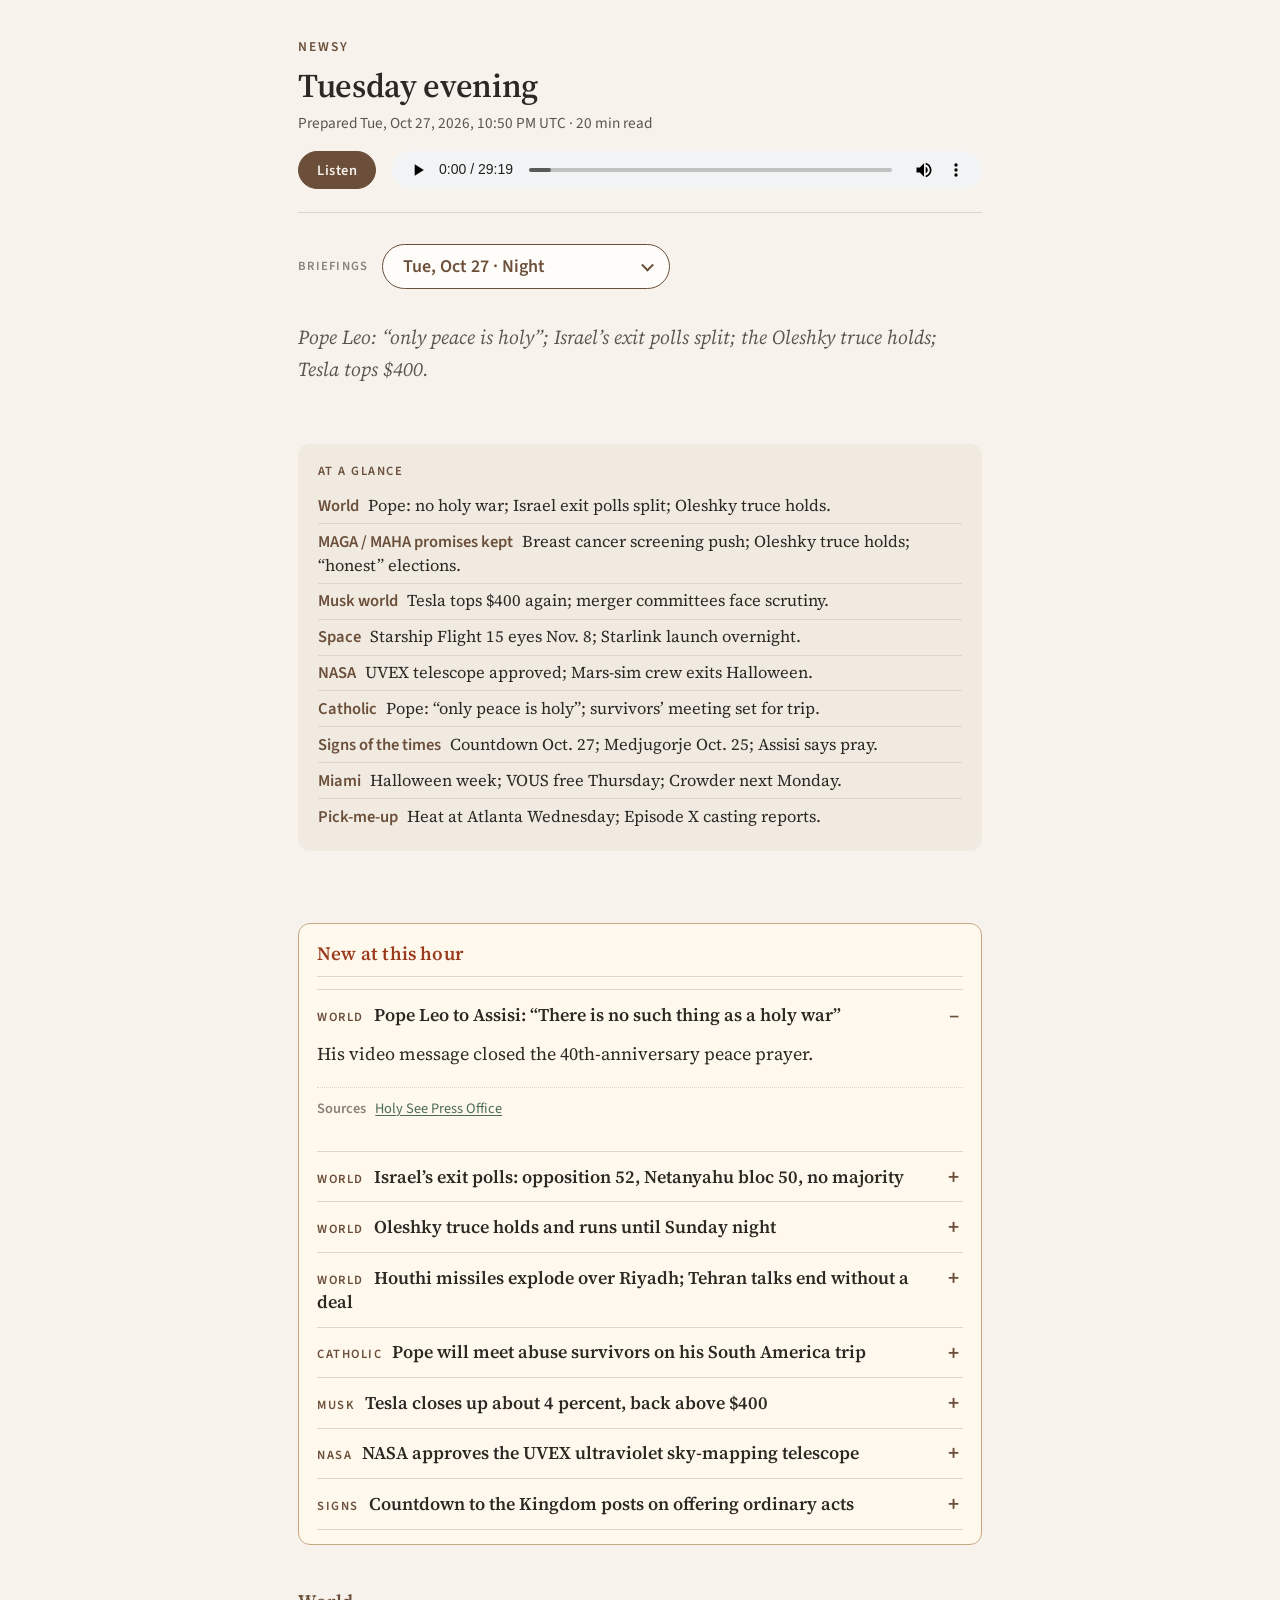
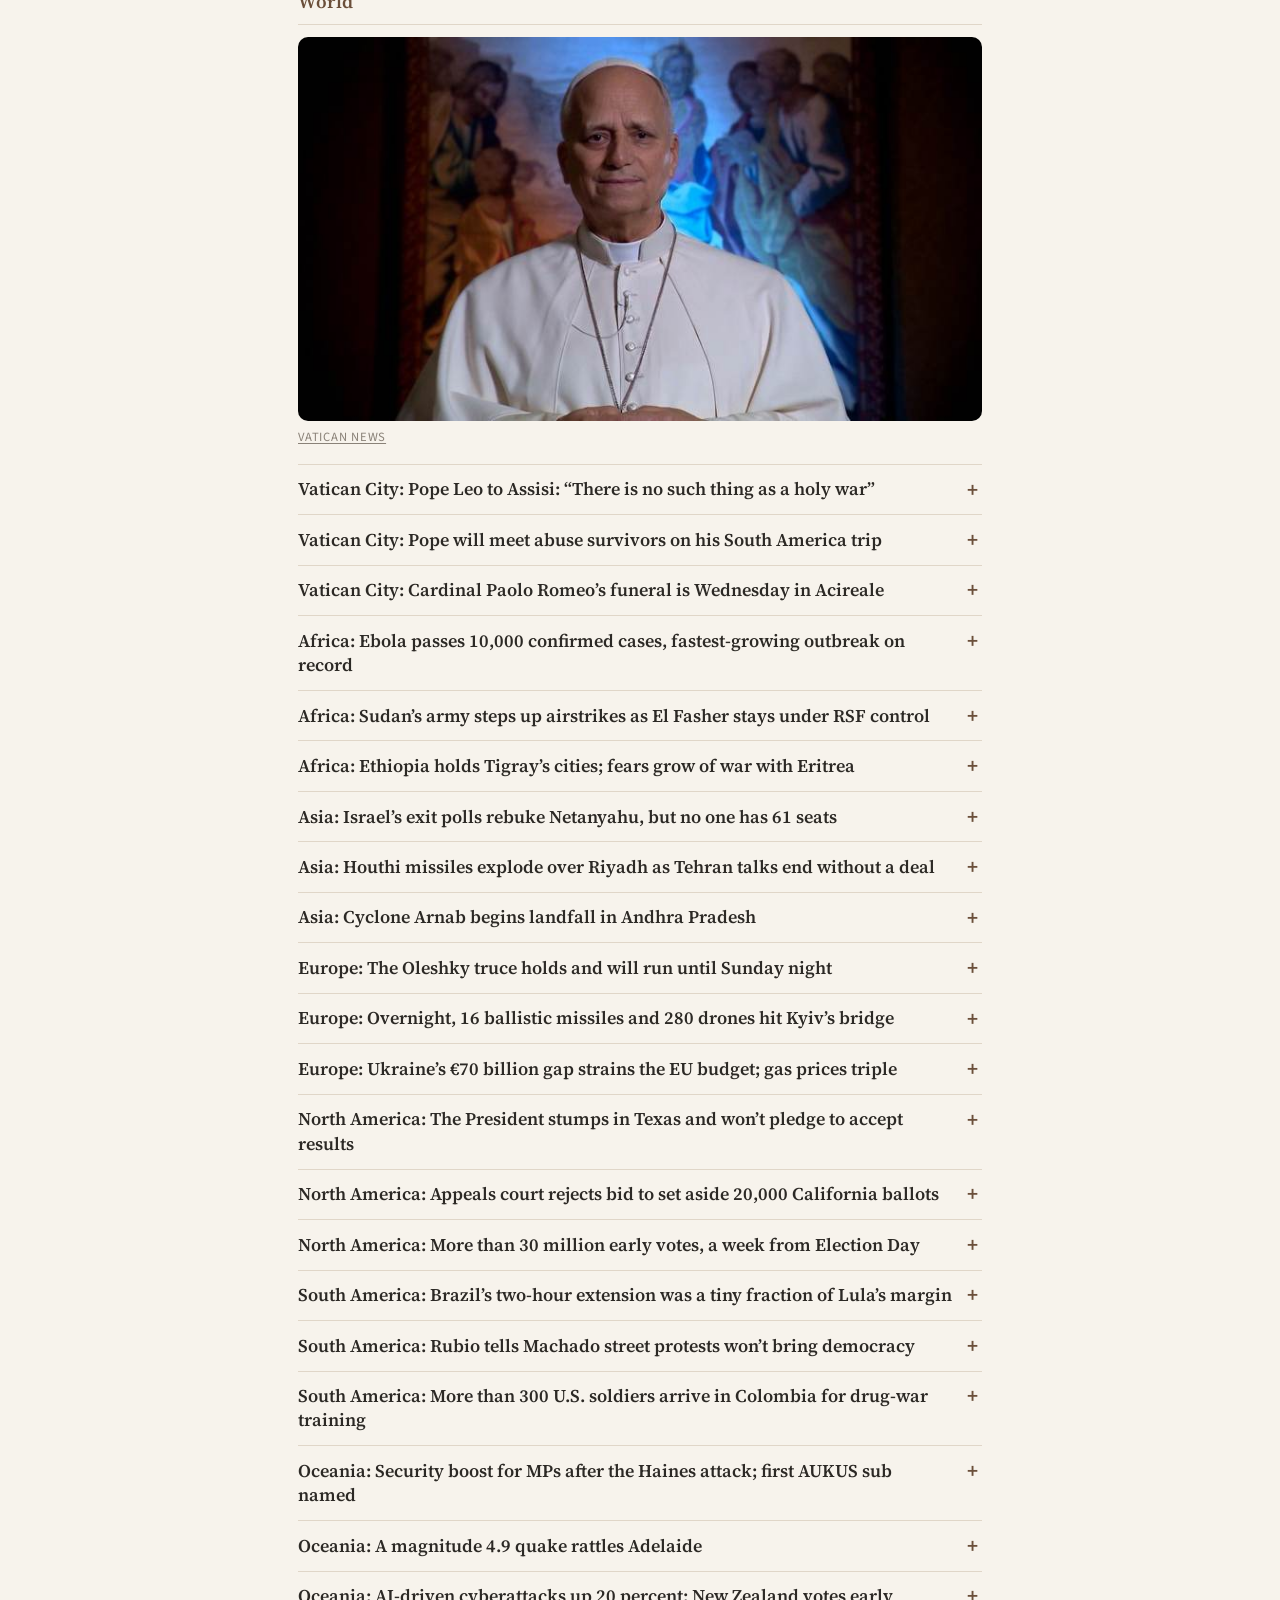
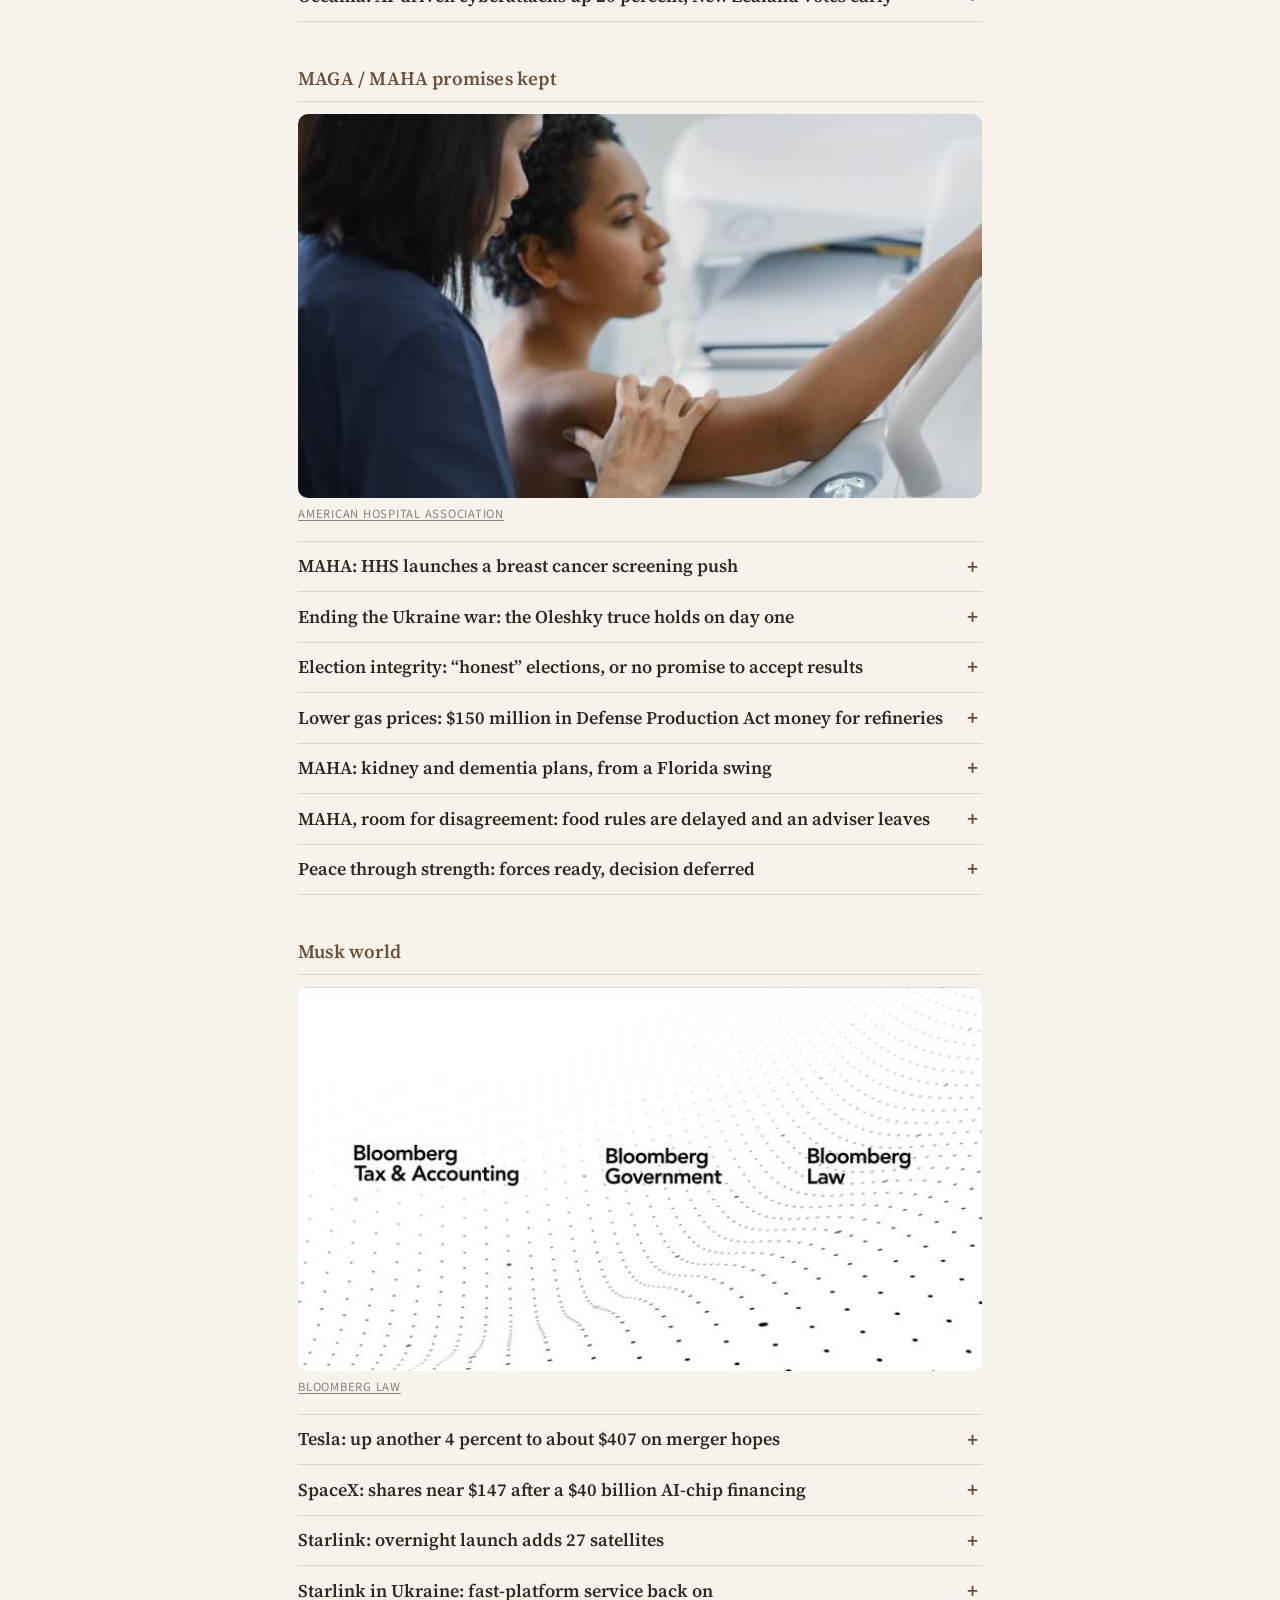
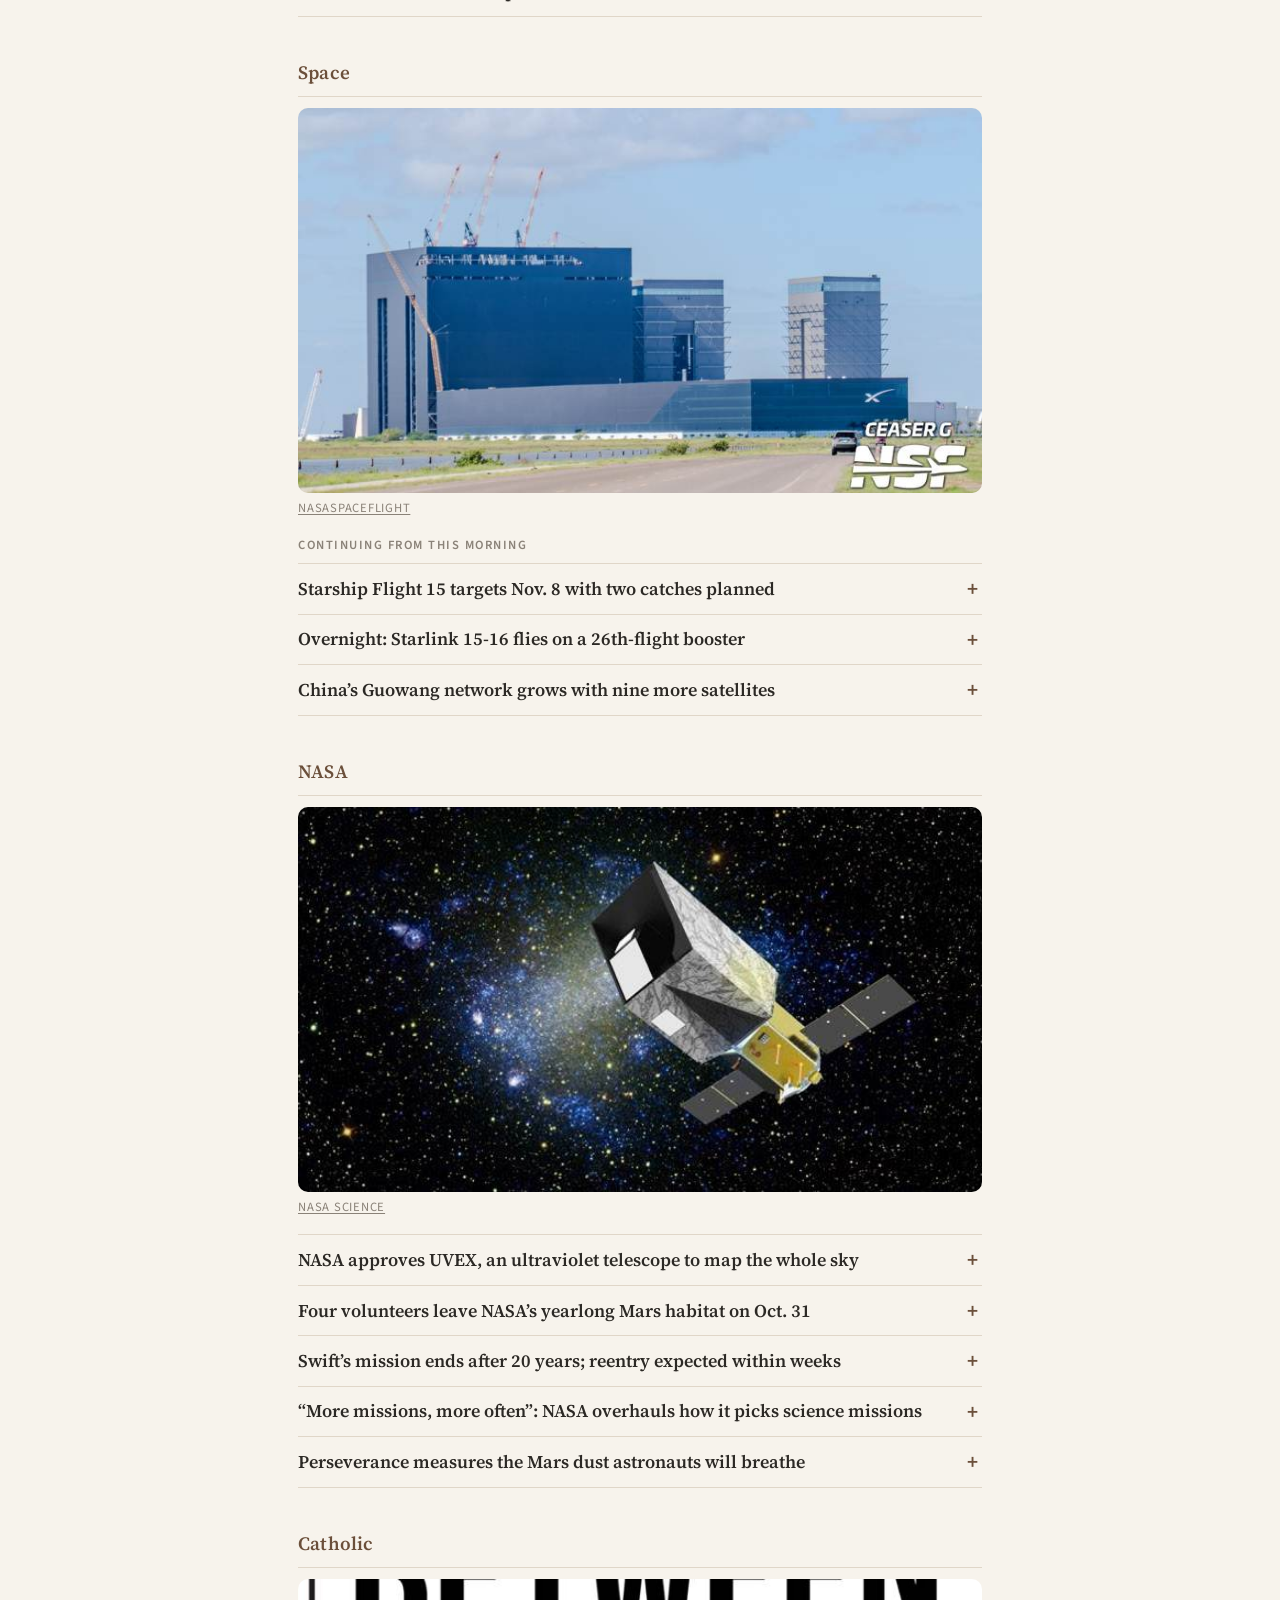
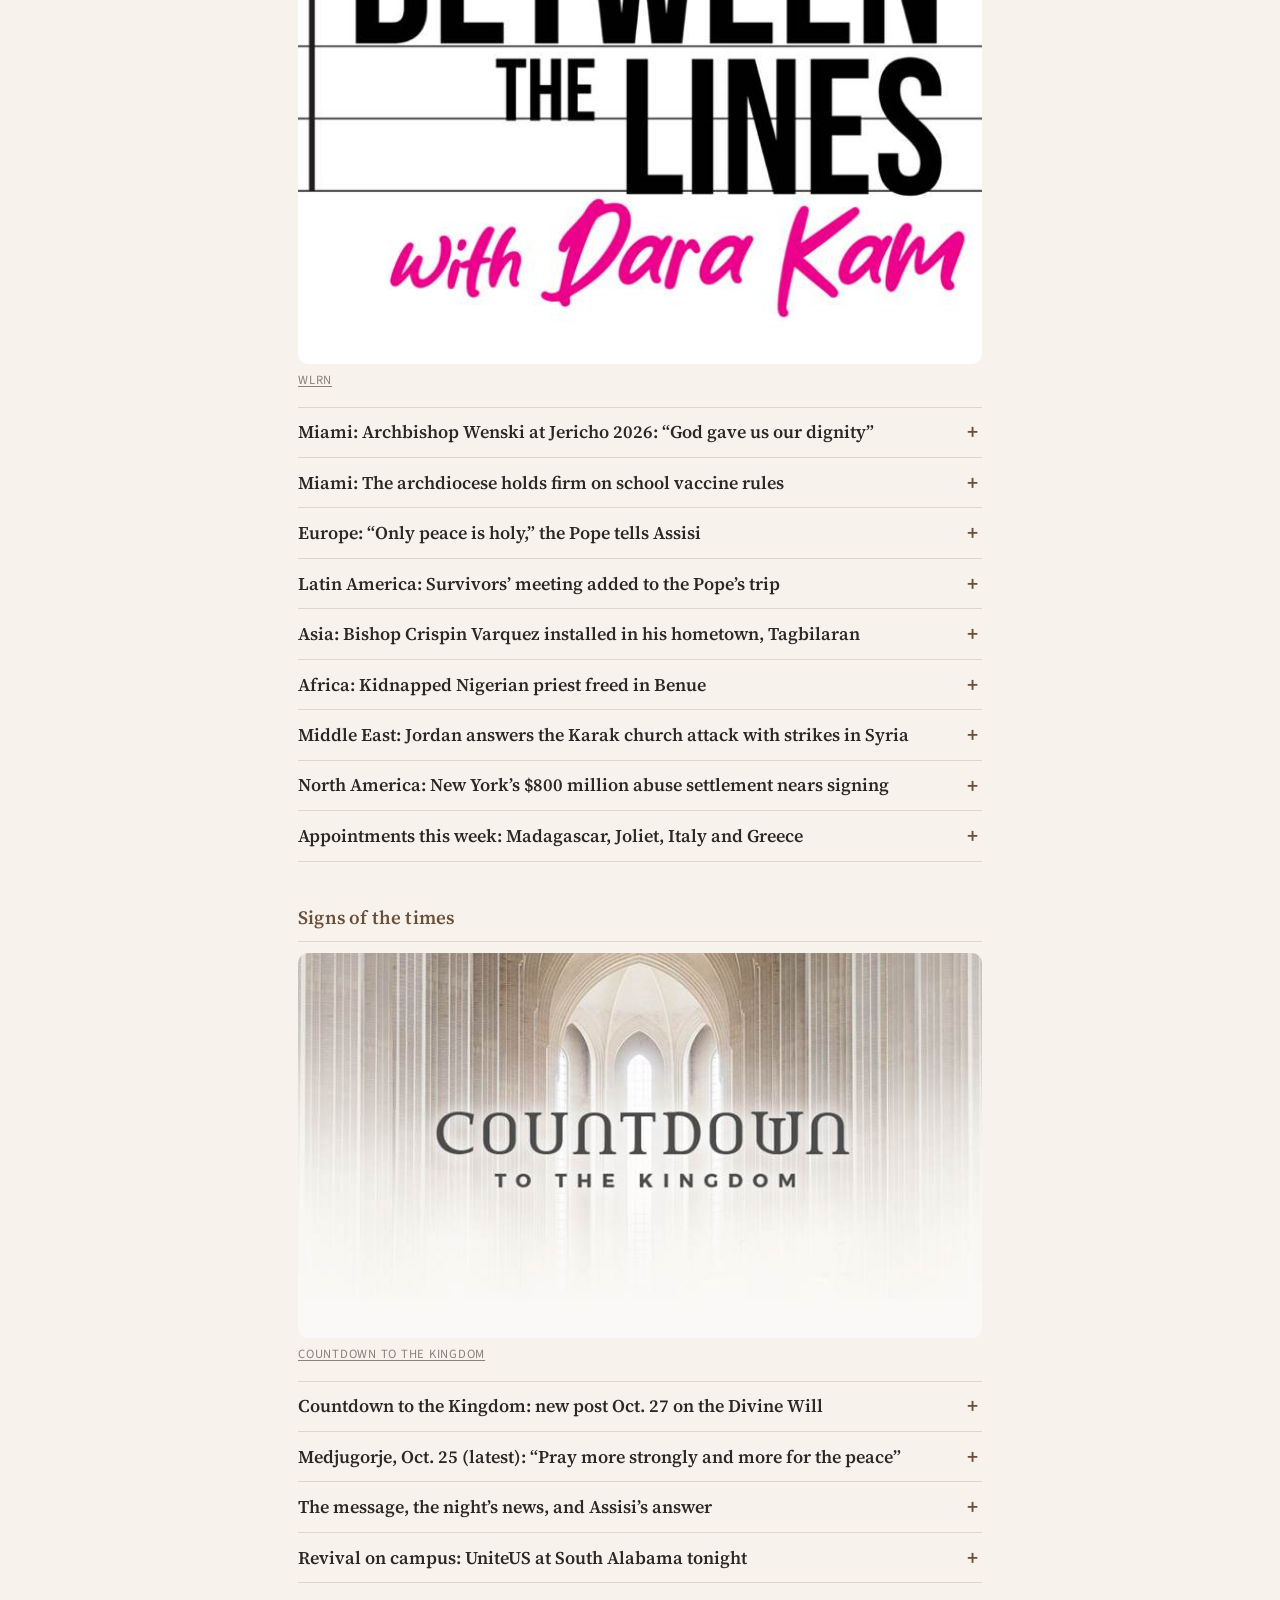
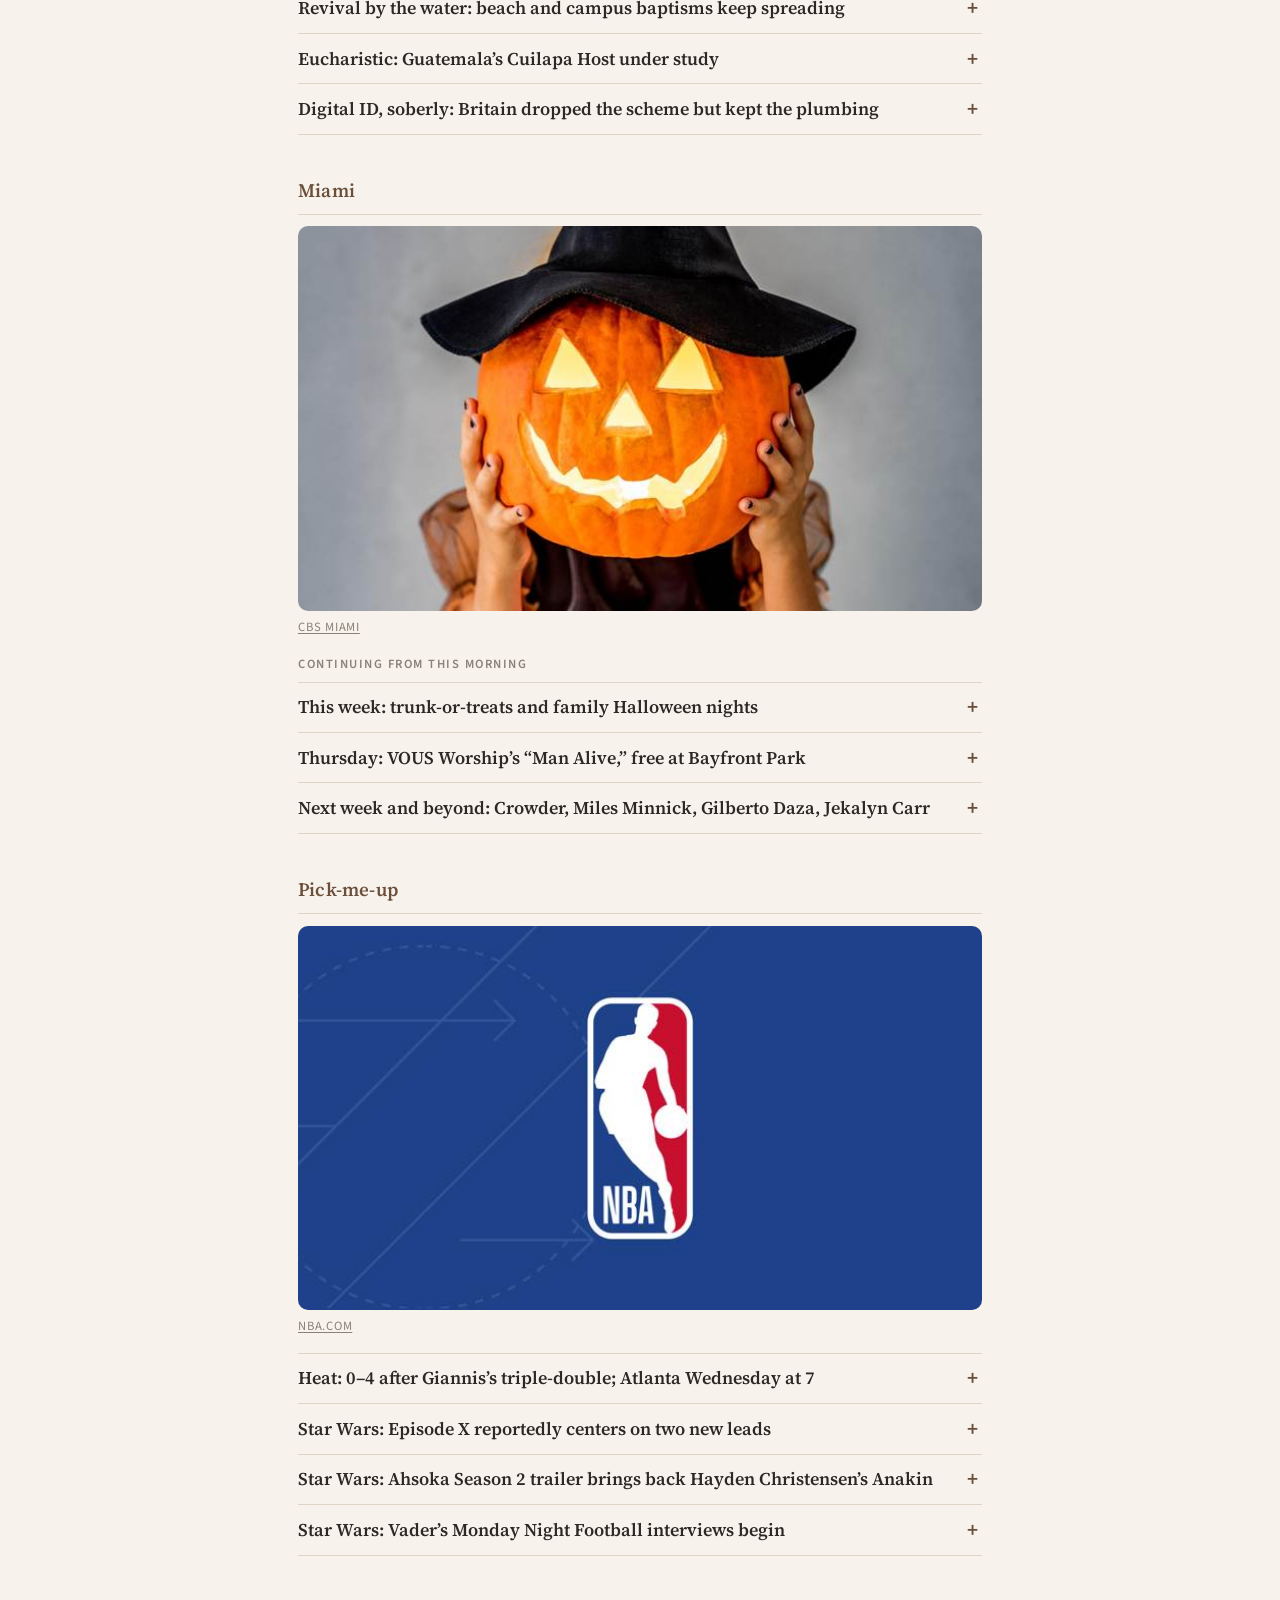
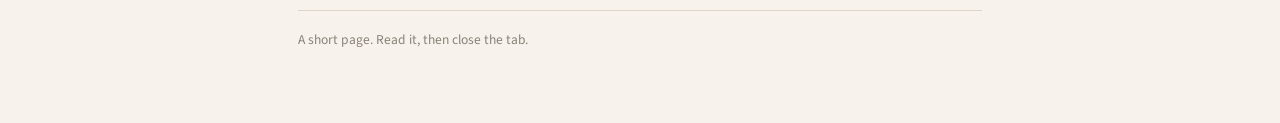
==== commit 71320afc: "Newsy: 2026-10-27 evening bulletin Co-authored-by: music-droid <music-droid@users.noreply.github.com" ====
--- a/newsy.html
+++ b/newsy.html
@@ -777,6 +777,1122 @@
 
   const EMBEDDED_BRIEFINGS = [
   {
+    "id": "2026-10-27-evening",
+    "date": "2026-10-27",
+    "slot": "evening",
+    "label": "Tuesday evening",
+    "generatedAt": "2026-10-27T18:50:00-04:00",
+    "schema": 2,
+    "topLine": "Pope Leo: “only peace is holy”; Israel’s exit polls split; the Oleshky truce holds; Tesla tops $400.",
+    "newAtThisHour": [
+      {
+        "beat": "world",
+        "headline": "Pope Leo to Assisi: “There is no such thing as a holy war”",
+        "body": "<p>His video message closed the 40th-anniversary peace prayer.<\/p>",
+        "sources": [
+          {
+            "name": "Holy See Press Office",
+            "url": "https://press.vatican.va/content/salastampa/en/bollettino/pubblico/2026/10/27/261027b.html"
+          }
+        ]
+      },
+      {
+        "beat": "world",
+        "headline": "Israel’s exit polls: opposition 52, Netanyahu bloc 50, no majority",
+        "body": "<p>Likud stays the largest party; coalition talks could take weeks.<\/p>",
+        "sources": [
+          {
+            "name": "AP News",
+            "url": "https://apnews.com/article/israel-election-netanyahu-eisenkot-3b5a0fd078208155337ee9a0b9fbfde2"
+          }
+        ]
+      },
+      {
+        "beat": "world",
+        "headline": "Oleshky truce holds and runs until Sunday night",
+        "body": "<p>Mines must be cleared before residents can leave.<\/p>",
+        "sources": [
+          {
+            "name": "Kyiv Post",
+            "url": "https://www.kyivpost.com/post/88324"
+          }
+        ]
+      },
+      {
+        "beat": "world",
+        "headline": "Houthi missiles explode over Riyadh; Tehran talks end without a deal",
+        "body": "<p>Saudi defenses downed five missiles Tuesday.<\/p>",
+        "sources": [
+          {
+            "name": "AP News",
+            "url": "https://apnews.com/article/mideast-news-october-27-2026-a091490a24447033d3e90a13348cc88a"
+          }
+        ]
+      },
+      {
+        "beat": "catholic",
+        "headline": "Pope will meet abuse survivors on his South America trip",
+        "body": "<p>The Vatican announced it Tuesday.<\/p>",
+        "sources": [
+          {
+            "name": "The Washington Post (AP)",
+            "url": "https://www.washingtonpost.com/world/2026/10/27/vatican-pope-abuse-trip/69daec20-d220-11f1-9931-2a41b76fc976_story.html"
+          }
+        ]
+      },
+      {
+        "beat": "musk",
+        "headline": "Tesla closes up about 4 percent, back above $400",
+        "body": "<p>Merger hopes and fading analyst bearishness keep the rally going.<\/p>",
+        "sources": [
+          {
+            "name": "Investing.com",
+            "url": "https://www.investing.com/news/stock-market-news/why-is-tesla-stock-climbing-today-93CH-4976174"
+          }
+        ]
+      },
+      {
+        "beat": "nasa",
+        "headline": "NASA approves the UVEX ultraviolet sky-mapping telescope",
+        "body": "<p>Launch is due by January 2031.<\/p>",
+        "sources": [
+          {
+            "name": "NASA Science",
+            "url": "https://science.nasa.gov/blogs/uvex/2026/10/27/nasas-uvex-space-telescope-successfully-passes-key-milestone/"
+          }
+        ]
+      },
+      {
+        "beat": "signs",
+        "headline": "Countdown to the Kingdom posts on offering ordinary acts",
+        "body": "<p>New post dated Oct. 27.<\/p>",
+        "sources": [
+          {
+            "name": "Countdown to the Kingdom",
+            "url": "https://www.countdowntothekingdom.com/how-to-offer-your-ordinary-acts-in-the-divine-will/"
+          }
+        ]
+      }
+    ],
+    "beats": [
+      {
+        "id": "world",
+        "title": "World",
+        "headline": "Pope: no holy war; Israel exit polls split; Oleshky truce holds.",
+        "stories": [
+          {
+            "headline": "Vatican City: Pope Leo to Assisi: “There is no such thing as a holy war”",
+            "body": "<p>In a video message played for religious leaders closing Sant’Egidio’s Assisi meeting, Pope Leo said war “can never be waged in the name of God” and that “only peace is holy.” He warned of a “troubling revival of war as an instrument of international politics” and said, “We must rebuild peace everywhere, not prepare for more wars.” He called prayer “the humble strength of believers” and asked God to make all believers “unarmed instruments of His peace.” He had hoped to be at Saint Francis’s tomb but is still recovering from his Oct. 13 surgery.<\/p>",
+            "sources": [
+              {
+                "name": "Holy See Press Office",
+                "url": "https://press.vatican.va/content/salastampa/en/bollettino/pubblico/2026/10/27/261027b.html"
+              },
+              {
+                "name": "Vatican News",
+                "url": "https://www.vaticannews.va/en/pope/news/2026-10/pope-sends-videomessage-to-international-meeting-peace-assisi.html"
+              },
+              {
+                "name": "AP News",
+                "url": "https://apnews.com/article/vatican-pope-peace-assisi-russia-ukraine-oleshky-f6b88a4526364c4302c5b783e20edb01"
+              }
+            ],
+            "why": "It is the Pope’s clearest word yet on the wars in Ukraine, the Gulf and Africa, and it quotes his new encyclical, Magnifica Humanitas, on religion and violence."
+          },
+          {
+            "headline": "Vatican City: Pope will meet abuse survivors on his South America trip",
+            "body": "<p>The Vatican said Tuesday that Pope Leo will meet survivors of clergy sexual abuse during his Nov. 6–17 journey to Uruguay, Argentina and Peru. A senior Vatican official also told the AP that the Pope’s cancer diagnosis is a “game-changer” for how the papacy is seen, even as his recovery goes well and the full trip stands.<\/p>",
+            "sources": [
+              {
+                "name": "The Washington Post (AP)",
+                "url": "https://www.washingtonpost.com/world/2026/10/27/vatican-pope-abuse-trip/69daec20-d220-11f1-9931-2a41b76fc976_story.html"
+              },
+              {
+                "name": "AP News",
+                "url": "https://apnews.com/article/vatican-pope-cancer-trip-522450ce3503e920b5ee56e6a9057e23"
+              }
+            ],
+            "why": "Peru, where he served for years, has had its own painful abuse cases, so the meeting will be watched closely there."
+          },
+          {
+            "headline": "Vatican City: Cardinal Paolo Romeo’s funeral is Wednesday in Acireale",
+            "body": "<p>The funeral of Cardinal Paolo Romeo, Palermo’s archbishop from 2006 to 2015 and a longtime papal diplomat, is Wednesday at 11 a.m. Rome time in the cathedral of Acireale, his home diocese. He died Sunday at 88. His death leaves the College of Cardinals one member smaller ahead of any future consistory.<\/p>",
+            "sources": [
+              {
+                "name": "Vatican News",
+                "url": "https://www.vaticannews.va/it/vaticano/news/2026-10/morte-palermo-cardinale-romeo-servizio-chiesa.html"
+              },
+              {
+                "name": "InfoVaticana",
+                "url": "https://infovaticana.com/en/2026/10/25/cardinal-paolo-romeo-archbishop-emeritus-of-palermo-dies/"
+              }
+            ]
+          },
+          {
+            "headline": "Africa: Ebola passes 10,000 confirmed cases, fastest-growing outbreak on record",
+            "body": "<p>Congo now counts 10,060 confirmed Bundibugyo Ebola cases and 4,887 deaths across 66 health zones in eight provinces, the fastest-growing Ebola outbreak in history and the deadliest Congo has seen. There is still no approved vaccine or treatment for this strain; the Tumaini trial, which vaccinated its first volunteer in Bunia on Oct. 23, is testing Ervebo first. Cases have also turned up in Kenya, Uganda, Nigeria, France and the Netherlands.<\/p>",
+            "sources": [
+              {
+                "name": "Al Jazeera",
+                "url": "https://www.aljazeera.com/news/2026/10/27/ebola-cases-in-dr-congo-surpass-10000-in-fastest-growing-outbreak"
+              },
+              {
+                "name": "AP News",
+                "url": "https://apnews.com/article/ebola-disease-outbreak-congo-africa-10000-75d315254e5b7f85a706059de6f5024c"
+              },
+              {
+                "name": "CDC",
+                "url": "https://www.cdc.gov/ebola/situation-summary/index.html"
+              }
+            ],
+            "why": "Nearly half of those infected have died, and the trial results, months away, are the main hope of bending the curve."
+          },
+          {
+            "headline": "Africa: Sudan’s army steps up airstrikes as El Fasher stays under RSF control",
+            "body": "<p>A year after El Fasher fell, the army has intensified air and drone strikes on Rapid Support Forces positions around the city and in West Kordofan, including Babanusa, while the RSF digs in at Nuhud. The UN says drone strikes killed at least 306 people in three weeks this month. Fewer than 70,000 people remain in El Fasher, Amnesty reports, facing detention, torture and little aid.<\/p>",
+            "sources": [
+              {
+                "name": "Sudan Tribune",
+                "url": "https://sudantribune.com/article/320326"
+              },
+              {
+                "name": "UN News",
+                "url": "https://news.un.org/en/story/2026/10/1168661"
+              },
+              {
+                "name": "Amnesty International",
+                "url": "https://www.amnesty.org/en/latest/news/2026/10/sudan-el-fasher-civilians-suffer-unlawful-killings-detention-and-torture-one-year-after-citys-capture-by-the-rsf-new-testimony/"
+              }
+            ]
+          },
+          {
+            "headline": "Africa: Ethiopia holds Tigray’s cities; fears grow of war with Eritrea",
+            "body": "<p>Federal forces hold Tigray’s main cities, from Mekele and Aksum to Shire, while Tigrayan fighters hold out in the mountains and strike supply roads; they retook the border town of Rama after troops moved south. Eritrean troops are reported pulling back toward the border, though Asmara denies heavy losses. Prime Minister Abiy Ahmed warns Eritrea of “extremely severe consequences” for backing rebels, and Asmara accuses him of eyeing its Red Sea coast. The TPLF rejects Addis Ababa’s six-month caretaker administration; Washington, London and the African Union urge talks, and Eritrea has reportedly asked Kenya to mediate.<\/p>",
+            "sources": [
+              {
+                "name": "Critical Threats",
+                "url": "https://www.criticalthreats.org/briefs/ethiopia-war-security-review/october-23-2026"
+              },
+              {
+                "name": "DW",
+                "url": "https://www.dw.com/en/can-diplomacy-prevent-an-ethiopia-eritrea-war-as-tigray-gets-a-new-administration/a-79705435"
+              },
+              {
+                "name": "Frontlines.et",
+                "url": "https://frontlines.et/en/ethiopia-eritrea-war/"
+              }
+            ],
+            "why": "The 2020–22 Tigray war killed an estimated 600,000 people; a wider war would also threaten Red Sea shipping."
+          },
+          {
+            "headline": "Asia: Israel’s exit polls rebuke Netanyahu, but no one has 61 seats",
+            "body": "<p>Exit polls from Israel’s three main channels give the anti-Netanyahu parties about 52 seats to 50 for his bloc, with Arab-led parties projected at a record 18. Likud is still the largest party at 24 to 25 seats, ahead of Gadi Eisenkot’s Yashar at 21 to 23. The easiest path to a new government would have Eisenkot rely on Arab-led parties, which could split the opposition, so weeks of bargaining are likely. Election day saw a man arrested after apparently trying to stab Democrats leader Yair Golan; official results are due Nov. 4.<\/p>",
+            "sources": [
+              {
+                "name": "AP News",
+                "url": "https://apnews.com/article/israel-election-netanyahu-eisenkot-3b5a0fd078208155337ee9a0b9fbfde2"
+              },
+              {
+                "name": "Reuters",
+                "url": "https://www.reuters.com/graphics/ISRAEL-ELECTION/RESULTS/akvelybkapr/"
+              },
+              {
+                "name": "The Guardian",
+                "url": "https://www.theguardian.com/world/live/2026/oct/27/israel-elections-knesset-netanyahu-likud-eisenkot-gaza-latest-updates?page=with%3Ablock-6ae0f8e88f088388a1d9fa9f"
+              }
+            ],
+            "why": "Who governs Israel will shape any deal with Iran, the Gaza aftermath and the U.S. decision on renewed strikes."
+          },
+          {
+            "headline": "Asia: Houthi missiles explode over Riyadh as Tehran talks end without a deal",
+            "body": "<p>Saudi authorities said they destroyed two Houthi ballistic missiles over Riyadh on Tuesday and three more aimed at the Eastern Province, with shrapnel causing limited damage in the capital. The talks in Tehran between Iran and the Mecca pact nations of Saudi Arabia, Turkey and Pakistan ended with an agreement to keep talking but no pledge to stop the Houthi attacks. In Yemen, the UN says about 280,000 people have been displaced since August, nearly half of them from Taiz.<\/p>",
+            "sources": [
+              {
+                "name": "AP News",
+                "url": "https://apnews.com/article/mideast-news-october-27-2026-a091490a24447033d3e90a13348cc88a"
+              },
+              {
+                "name": "Iran International",
+                "url": "https://www.iranintl.com/en/202610266454"
+              },
+              {
+                "name": "CGTN",
+                "url": "https://news.cgtn.com/news/2026-10-27/Tensions-persist-amid-possible-US-strikes-Saudi-Houthi-clashes-1RzPOIWXOko/p.html"
+              }
+            ]
+          },
+          {
+            "headline": "Asia: Cyclone Arnab begins landfall in Andhra Pradesh",
+            "body": "<p>Very Severe Cyclonic Storm Arnab began crossing India’s Andhra Pradesh coast near Narsapur, south of Yanam, early Wednesday local time, which is Tuesday afternoon Eastern, with sustained winds of 125 to 135 km/h and gusts to 150. Visakhapatnam was battered by rain, flights were cancelled, and more than 130,000 people had been evacuated in Andhra Pradesh and Odisha.<\/p>",
+            "sources": [
+              {
+                "name": "The Hindu",
+                "url": "https://www.thehindu.com/news/national/andhra-pradesh/cyclone-arnab-landfall-updates/article71633266.ece"
+              },
+              {
+                "name": "India Meteorological Department",
+                "url": "https://mausam.imd.gov.in/backend/assets/cyclone_pdf/20__National_Bulletin_No_20-27Oct2026_1730IST.pdf"
+              }
+            ]
+          },
+          {
+            "headline": "Europe: The Oleshky truce holds and will run until Sunday night",
+            "body": "<p>Both sides observed the local ceasefire in occupied Oleshky through Tuesday, Ukraine’s human rights commissioner said, and Russia’s Defense Ministry confirmed it halted fire in the Kherson sector. Ukrainian lawmaker David Arakhamia said it lasts until late Nov. 1 and called it “the largest de-escalation since 2022.” Mines must be cleared before 1,700 to 2,000 mostly elderly residents can leave, and Zelenskyy warns Russia may steer evacuees toward its own territory. Fighting and strikes go on everywhere else.<\/p>",
+            "sources": [
+              {
+                "name": "Kyiv Post",
+                "url": "https://www.kyivpost.com/post/88324"
+              },
+              {
+                "name": "NBC News",
+                "url": "https://www.nbcnews.com/world/ukraine/ceasefire-brokered-melania-trump-comes-effect-russian-occupied-town-br-rcna605667"
+              },
+              {
+                "name": "Ukrinform",
+                "url": "https://www.ukrinform.net/rubric-society/4178076-zelensky-on-oleshky-evacuation-russia-will-try-to-force-residents-to-flee-to-its-territory.html"
+              }
+            ],
+            "why": "The truce followed Pope Leo’s direct plea to Putin a week earlier, and diplomats hope it can become a template before talks resume in November."
+          },
+          {
+            "headline": "Europe: Overnight, 16 ballistic missiles and 280 drones hit Kyiv’s bridge",
+            "body": "<p>Russia fired 16 ballistic missiles and more than 280 drones overnight, mainly at Kyiv, Zelenskyy said. A 46-year-old woman was killed and about 15 people hurt, most of them students in a university dormitory. Strikes damaged the Pivdennyi Bridge, a key Dnipro crossing that carries a metro line, and it stays closed. Zelenskyy called it a “serious escalation” against logistics and said delays to Patriot and NASAMS interceptors “directly help Russia.”<\/p>",
+            "sources": [
+              {
+                "name": "Hromadske",
+                "url": "https://hromadske.ua/en/war/273236-russian-attack-on-kyiv-kills-one-injures-14-damages-metro-bridge"
+              },
+              {
+                "name": "Ukrinform",
+                "url": "https://www.ukrinform.net/rubric-ato/4178535-zelensky-on-overnight-attack-russia-targeted-energy-logistics-and-urban-infrastructure-almost-everywhere.html"
+              },
+              {
+                "name": "Kyiv Post",
+                "url": "https://www.kyivpost.com/post/88274"
+              }
+            ]
+          },
+          {
+            "headline": "Europe: Ukraine’s €70 billion gap strains the EU budget; gas prices triple",
+            "body": "<p>Brussels is trying to fill a 70-billion-euro gap in Ukraine’s funding while it fights over the next long-term EU budget. European gas prices have tripled this year and storage is at a record low going into winter. In lighter news, Harry Kane won the Ballon d’Or, the first Englishman in 25 years, after 61 goals in 51 games.<\/p>",
+            "sources": [
+              {
+                "name": "Euronews",
+                "url": "https://www.euronews.com/2026/10/27/ukraines-70-billion-shortfall-could-make-or-break-the-next-eu-budget"
+              },
+              {
+                "name": "Euronews",
+                "url": "https://www.euronews.com/2026/10/27"
+              },
+              {
+                "name": "SBS News",
+                "url": "https://www.sbs.com.au/news/podcast-episode/adelaide-shaken-by-earthquake-midday-news-bulletin-27-october-2026/gmgxipyrb"
+              }
+            ]
+          },
+          {
+            "headline": "North America: The President stumps in Texas and won’t pledge to accept results",
+            "body": "<p>The President made his third trip to Texas, rallying in Corpus Christi and Lubbock for Senate candidate Ken Paxton and Governor Greg Abbott in a close race with Democrat James Talarico. He told reporters he will accept the midterm results only if the elections are “honest.” A new NPR poll gives Democrats an edge, with caution signs, and the AP reports the Iran standoff and higher gas prices are weighing on Republican hopes.<\/p>",
+            "sources": [
+              {
+                "name": "AP News",
+                "url": "https://apnews.com/article/midterms-texas-trump-paxton-talarico-946cd856245c1776315f144a96a03b82"
+              },
+              {
+                "name": "The Washington Post",
+                "url": "https://www.washingtonpost.com/elections/2026/10/27/trump-declines-unconditionally-accept-midterm-results/"
+              },
+              {
+                "name": "NPR",
+                "url": "https://www.npr.org/2026/10/27/nx-s1-6017479/2026-midterms-npr-poll-democrats-trump-approval"
+              }
+            ]
+          },
+          {
+            "headline": "North America: Appeals court rejects bid to set aside 20,000 California ballots",
+            "body": "<p>A Ninth Circuit panel turned down the Justice Department’s emergency request to make California set aside ballots from 20,000 people it says are noncitizens. In Alaska, a federal judge fast-tracked a DOJ suit that could affect certifying the Senate race because two candidates named Sullivan are on the ballot. She could rule by week’s end. The President also offered a $1 million reward for voter-fraud tips that lead to a conviction, though studies find such fraud rare.<\/p>",
+            "sources": [
+              {
+                "name": "CNN",
+                "url": "https://www.cnn.com/2026/10/26/politics/live-news/midterm-election-congress"
+              }
+            ]
+          },
+          {
+            "headline": "North America: More than 30 million early votes, a week from Election Day",
+            "body": "<p>More than 30 million Americans have voted early, several days ahead of the 2022 pace. Late Monday in Corinth, Mississippi, the President campaigned for Senator Cindy Hyde-Smith in a state he won by 23 points: “I can’t take a chance.” Vice President Vance was in Kansas for Senator Roger Marshall, and Republicans rallied in South Carolina for Senator Darline Graham. Election Day is Tuesday, Nov. 3.<\/p>",
+            "sources": [
+              {
+                "name": "CNN",
+                "url": "https://www.cnn.com/2026/10/26/politics/live-news/midterm-election-congress"
+              },
+              {
+                "name": "NBC News",
+                "url": "https://www.nbcnews.com/politics/2026-elections/early-vote"
+              }
+            ]
+          },
+          {
+            "headline": "South America: Brazil’s two-hour extension was a tiny fraction of Lula’s margin",
+            "body": "<p>Flávio Bolsonaro still refuses to concede, blaming the Supreme Court’s order to keep polls open until 7 p.m. But voting-machine logs show only 35,521 votes were cast after 5 p.m., less than 1 percent of Lula’s winning margin of more than 4 million. The heads of the Supreme Court, the electoral court and both houses of Congress have recognized the result, and Argentina’s Milei is staying silent.<\/p>",
+            "sources": [
+              {
+                "name": "O Globo",
+                "url": "https://oglobo.globo.com/politica/eleicoes-2026/noticia/2026/10/27/vantagem-de-lula-sobre-flavio-bolsonaro-no-segundo-turno-foi-125-vezes-maior-do-que-os-votos-registrados-apos-as-17h.ghtml"
+              },
+              {
+                "name": "TN",
+                "url": "https://tn.com.ar/politica/2026/10/27/en-el-gobierno-aseguran-que-milei-no-se-expresara-sobre-el-triunfo-de-lula-y-se-enfocan-en-la-agenda-legislativa-y-en-la-economia/"
+              }
+            ]
+          },
+          {
+            "headline": "South America: Rubio tells Machado street protests won’t bring democracy",
+            "body": "<p>Secretary of State Marco Rubio said Washington told Venezuelan officials “weeks and weeks ago” that María Corina Machado should be allowed home, but he urged a negotiated transition rather than street protests. Machado returned overland from Colombia on Oct. 25 to crowds along the road to Caracas, and her return is adding pressure on U.S.-backed talks over judicial and electoral reforms. Acting president Delcy Rodríguez has called the homecoming a “show,” and no election date is set.<\/p>",
+            "sources": [
+              {
+                "name": "Axios",
+                "url": "https://www.axios.com/2026/10/27/rubio-venezuela-maria-machado-elections"
+              },
+              {
+                "name": "El País",
+                "url": "https://english.elpais.com/international/2026-10-27/marco-rubio-says-us-told-venezuelan-officials-weeks-and-weeks-ago-that-maria-corina-machado-should-be-allowed-to-return.html"
+              }
+            ]
+          },
+          {
+            "headline": "South America: More than 300 U.S. soldiers arrive in Colombia for drug-war training",
+            "body": "<p>U.S. troops arrive today at Tolemaida, Colombia’s largest base, for the Vanguardia del Sur exercise through Nov. 11, focused on counternarcotics, illegal mining, drones and medical evacuation. Petro’s former party says Congress must authorize it, but the government says training missions don’t need that permission.<\/p>",
+            "sources": [
+              {
+                "name": "El País",
+                "url": "https://elpais.com/america-colombia/2026-10-27/mas-de-300-militares-estadounidenses-llegan-a-colombia-para-un-entrenamiento-contra-el-narcotrafico.html"
+              }
+            ]
+          },
+          {
+            "headline": "Oceania: Security boost for MPs after the Haines attack; first AUKUS sub named",
+            "body": "<p>Prime Minister Albanese says a review of politicians’ security will be fast-tracked after independent MP Helen Haines lost both legs in an alleged car attack. The U.S. named the USS Colorado, a 10-year-old Virginia-class submarine, as the first to be based in Western Australia under AUKUS, from late 2027. Senator Jacqui Lambie objected that the used boats come without a warranty.<\/p>",
+            "sources": [
+              {
+                "name": "The Sydney Morning Herald",
+                "url": "https://www.smh.com.au/national/australia-news-live-plibersek-asked-to-reassure-young-women-public-life-is-still-safe-after-haines-attack-coalition-vows-to-dismantle-climate-policies-in-bid-to-fight-inflation-20261027-p618sf.html"
+              },
+              {
+                "name": "SBS News",
+                "url": "https://www.sbs.com.au/news/podcast-episode/adelaide-shaken-by-earthquake-midday-news-bulletin-27-october-2026/gmgxipyrb"
+              }
+            ]
+          },
+          {
+            "headline": "Oceania: A magnitude 4.9 quake rattles Adelaide",
+            "body": "<p>A magnitude 4.9 earthquake struck offshore south of Victor Harbor just before 8 a.m. local time, felt across the Adelaide Hills, the Fleurieu Peninsula and the Murraylands. No serious damage was reported.<\/p>",
+            "sources": [
+              {
+                "name": "SBS News",
+                "url": "https://www.sbs.com.au/news/podcast-episode/adelaide-shaken-by-earthquake-midday-news-bulletin-27-october-2026/gmgxipyrb"
+              }
+            ]
+          },
+          {
+            "headline": "Oceania: AI-driven cyberattacks up 20 percent; New Zealand votes early",
+            "body": "<p>Australia’s Signals Directorate counted about 1,500 cyber incidents last year, up 20 percent, with medium-sized businesses hit hardest as criminals use AI. Across the Tasman, New Zealand’s advance voting is in its second day before the Nov. 7 election.<\/p>",
+            "sources": [
+              {
+                "name": "SBS News",
+                "url": "https://www.sbs.com.au/news/podcast-episode/adelaide-shaken-by-earthquake-midday-news-bulletin-27-october-2026/gmgxipyrb"
+              },
+              {
+                "name": "Electoral Commission NZ",
+                "url": "https://elections.nz/media-and-news/2026/voting-starts-on-monday"
+              }
+            ]
+          }
+        ],
+        "image": {
+          "src": "images/2026-10-27-evening-world.jpg",
+          "alt": "Vatican City: Pope Leo to Assisi: “There is no such thing as a holy war”",
+          "credit": "Vatican News",
+          "sourceUrl": "https://www.vaticannews.va/en/pope/news/2026-10/pope-sends-videomessage-to-international-meeting-peace-assisi.html"
+        }
+      },
+      {
+        "id": "promises",
+        "title": "MAGA / MAHA promises kept",
+        "headline": "Breast cancer screening push; Oleshky truce holds; “honest” elections.",
+        "stories": [
+          {
+            "headline": "MAHA: HHS launches a breast cancer screening push",
+            "body": "<p><b>Promise:<\/b> focus on prevention and early detection. <b>Action:<\/b> HHS announced a coordinated effort to study national screening patterns, spread proven practices through more than 40 health systems, and speed follow-up after abnormal mammograms, plus a partnership with DenseBreast-info.org on breast-density education. <b>Impact:<\/b> the hospital association welcomed it; the measure that matters is how many women get timely follow-up, which HHS has not yet put numbers on.<\/p>",
+            "sources": [
+              {
+                "name": "HHS",
+                "url": "https://www.hhs.gov/press-room/hhs-strengthens-breast-cancer-screening-early-detection.html"
+              },
+              {
+                "name": "American Hospital Association",
+                "url": "https://www.aha.org/news/headline/2026-10-27-hhs-launches-effort-improve-breast-cancer-screening-early-detection"
+              }
+            ]
+          },
+          {
+            "headline": "Ending the Ukraine war: the Oleshky truce holds on day one",
+            "body": "<p><b>Promise:<\/b> end the war. <b>Action:<\/b> the First Lady’s local truce in Oleshky took effect at 3 a.m. Kyiv time and both sides observed it through Tuesday; it runs until late Sunday. <b>Impact:<\/b> aid and evacuation can start once roads are de-mined. Supporters call it the biggest de-escalation since 2022; skeptics note Russia fired 16 ballistic missiles at Kyiv the same night.<\/p>",
+            "sources": [
+              {
+                "name": "Kyiv Post",
+                "url": "https://www.kyivpost.com/post/88324"
+              },
+              {
+                "name": "NBC News",
+                "url": "https://www.nbcnews.com/world/ukraine/ceasefire-brokered-melania-trump-comes-effect-russian-occupied-town-br-rcna605667"
+              }
+            ]
+          },
+          {
+            "headline": "Election integrity: “honest” elections, or no promise to accept results",
+            "body": "<p><b>Promise:<\/b> secure elections. <b>Action:<\/b> the President said he will accept the midterm results if they are “honest,” while the Justice Department presses challenges in California and Alaska. <b>Impact:<\/b> supporters say he is guarding against fraud; critics say the conditional pledge undermines trust a week before the vote.<\/p>",
+            "sources": [
+              {
+                "name": "The Washington Post",
+                "url": "https://www.washingtonpost.com/elections/2026/10/27/trump-declines-unconditionally-accept-midterm-results/"
+              }
+            ]
+          },
+          {
+            "headline": "Lower gas prices: $150 million in Defense Production Act money for refineries",
+            "body": "<p><b>Promise:<\/b> cheaper fuel. <b>Action:<\/b> the White House is using the Defense Production Act to release 150 million dollars to expand U.S. refining, under an Oct. 22 order that also covers pipelines, storage and terminals. <b>Impact:<\/b> new refining capacity takes years, while prices now depend on the Iran war and Hormuz. Iran claims it has the strait “completely closed.” Supporters call it a long-term fix, and critics say it does little before the Nov. 3 vote.<\/p>",
+            "sources": [
+              {
+                "name": "The White House",
+                "url": "https://www.whitehouse.gov/releases/2026/10/from-coast-to-coast-president-trump-is-putting-american-industry-back-on-the-map/"
+              },
+              {
+                "name": "The White House",
+                "url": "https://www.whitehouse.gov/presidential-actions/2026/10/presidential-determination-pursuant-to-section-303-of-the-defense-production-act-of-1950-as-amended-on-domestic-petroleum-production-refining-and-logistics-capacity-c139/"
+              },
+              {
+                "name": "Gulf News",
+                "url": "https://gulfnews.com/world/mena/middle-east-war-saudi-arabia-intercepts-houthi-missiles-drones-as-iran-talks-continue-1.500724842"
+              }
+            ]
+          },
+          {
+            "headline": "MAHA: kidney and dementia plans, from a Florida swing",
+            "body": "<p><b>Promise:<\/b> confront chronic disease. <b>Action:<\/b> on a four-day tour of Texas and Florida, including Fort Lauderdale and Miami, Secretary Kennedy announced a National Kidney Plan with up to 4.67 million dollars in prizes and a 10-year national plan on Alzheimer’s. He also pushed for 40 hours of nutrition training in medical school. He is in Detroit today on homelessness and addiction. <b>Impact:<\/b> mostly plans and pledges so far; results will take years to measure.<\/p>",
+            "sources": [
+              {
+                "name": "HHS",
+                "url": "https://www.hhs.gov/press-room/secretary-kennedy-take-back-your-health-tour-texas-florida.html"
+              },
+              {
+                "name": "HHS",
+                "url": "https://www.hhs.gov/press-room/secretary-kennedy-250-hospitals-make-hospital-food-healthier-pledge.html"
+              }
+            ]
+          },
+          {
+            "headline": "MAHA, room for disagreement: food rules are delayed and an adviser leaves",
+            "body": "<p>Axios reports “zero” sign that Kennedy plans to leave HHS after the midterms, and the White House praises his record. But top MAHA advocate Calley Means resigned last week, reportedly frustrated by slow progress on food. Rules defining ultraprocessed foods and improving school meals have been put off, and some of the agenda is frozen in court. Supporters see a movement reshaping health policy, and critics inside MAHA say it is losing momentum.<\/p>",
+            "sources": [
+              {
+                "name": "Axios",
+                "url": "https://www.axios.com/2026/10/26/rfk-midterms-hhs-future"
+              }
+            ]
+          },
+          {
+            "headline": "Peace through strength: forces ready, decision deferred",
+            "body": "<p><b>Promise:<\/b> stop Iran’s nuclear program. <b>Action:<\/b> CNN reports U.S. forces could launch a major operation within 96 hours of an order, but the President has not decided and has said nothing will happen before the midterms. <b>Impact:<\/b> Gulf neighbors are now talking directly with Tehran. Supporters see that as pressure working, and critics point to the Houthi missiles and the closed strait.<\/p>",
+            "sources": [
+              {
+                "name": "Gulf News",
+                "url": "https://gulfnews.com/world/mena/middle-east-war-saudi-arabia-intercepts-houthi-missiles-drones-as-iran-talks-continue-1.500724842"
+              },
+              {
+                "name": "CNBC",
+                "url": "https://www.cnbc.com/2026/10/26/us-iran-war-hormuz.html"
+              }
+            ]
+          }
+        ],
+        "image": {
+          "src": "images/2026-10-27-evening-promises.jpg",
+          "alt": "MAHA: HHS launches a breast cancer screening push",
+          "credit": "American Hospital Association",
+          "sourceUrl": "https://www.aha.org/news/headline/2026-10-27-hhs-launches-effort-improve-breast-cancer-screening-early-detection"
+        }
+      },
+      {
+        "id": "musk",
+        "title": "Musk world",
+        "headline": "Tesla tops $400 again; merger committees face scrutiny.",
+        "stories": [
+          {
+            "headline": "Tesla: up another 4 percent to about $407 on merger hopes",
+            "body": "<p>Tesla closed near 407 dollars, up about 4 percent, building on Monday’s 5 percent jump after Barclays’ upgrade. Investing.com notes sell ratings on Tesla are at their lowest in about 11 years, and Latvia became the tenth EU country to approve Full Self-Driving. Bloomberg reports that the independent committees weighing a SpaceX merger are made up of directors with close Musk ties, which could draw shareholder scrutiny; a Tesla deal would need a majority of all outstanding shares.<\/p>",
+            "sources": [
+              {
+                "name": "Investing.com",
+                "url": "https://www.investing.com/news/stock-market-news/why-is-tesla-stock-climbing-today-93CH-4976174"
+              },
+              {
+                "name": "Bloomberg Law",
+                "url": "https://news.bloomberglaw.com/mergers-and-acquisitions/spacex-and-tesla-turn-to-boards-cozy-with-musk-to-mull-a-merger"
+              },
+              {
+                "name": "Exa market data",
+                "url": "https://exa.ai/library/markets/stock/TSLA?date=2026-10-27&view=daily"
+              }
+            ],
+            "why": "Two straight days of gains put the stock back above 400 dollars, but the merger is not agreed and no structure has been disclosed."
+          },
+          {
+            "headline": "SpaceX: shares near $147 after a $40 billion AI-chip financing",
+            "body": "<p>SpaceX, trading as SPCX, closed Monday at 146.90 dollars, down 0.4 percent, for a market value near 2 trillion dollars. The stock’s 52-week range runs from about 105 to 226 dollars. Musk confirmed a roughly 40-billion-dollar Apollo-backed debt deal to lease AI chips from early 2027 for SpaceX’s AI unit, the former xAI. He said many smaller AI cloud providers will fail and SpaceX will not buy them.<\/p>",
+            "sources": [
+              {
+                "name": "The Motley Fool",
+                "url": "https://www.fool.com/investing/2026/10/27/elon-musk-reveals-the-real-reason-he-hasn-t-confirmed-a-spacex-tesla-merger-will-happen/"
+              },
+              {
+                "name": "CNBC",
+                "url": "https://www.cnbc.com/2026/10/26/spacex-closes-40-billion-debt-deal-for-ai-chips-elon-musk-.html"
+              }
+            ]
+          },
+          {
+            "headline": "Starlink: overnight launch adds 27 satellites",
+            "body": "<p>A Falcon 9 lifted off from Vandenberg at 3:25 a.m. Eastern with 27 Starlink satellites. Its booster, flying for the 26th time, landed on the drone ship Of Course I Still Love You. Starlink is SpaceX’s main source of revenue and pays for Starship.<\/p>",
+            "sources": [
+              {
+                "name": "Spaceflight Now",
+                "url": "https://spaceflightnow.com/2026/10/27/west-coast-falcon-9-rocket-to-launch-27-starlink-satellites/"
+              }
+            ]
+          },
+          {
+            "headline": "Starlink in Ukraine: fast-platform service back on",
+            "body": "<p>Service for platforms moving faster than 400 km/h, which matters for drones, has been restored, Ukraine’s defense ministry says. Kyiv rejects Musk’s claim that it broke Starlink’s terms. Musk says the US government controls changes to Starshield, the military version.<\/p>",
+            "sources": [
+              {
+                "name": "Kyiv Independent",
+                "url": "https://kyivindependent.com/starshield-operations-restored-above-400-km-h-ukraines-defense-ministry-says/"
+              },
+              {
+                "name": "CNBC",
+                "url": "https://www.cnbc.com/2026/10/24/ukraine-starlink-starshield-service-restored.html"
+              }
+            ]
+          }
+        ],
+        "image": {
+          "src": "images/2026-10-27-evening-musk.jpg",
+          "alt": "Tesla: up another 4 percent to about $407 on merger hopes",
+          "credit": "Bloomberg Law",
+          "sourceUrl": "https://news.bloomberglaw.com/mergers-and-acquisitions/spacex-and-tesla-turn-to-boards-cozy-with-musk-to-mull-a-merger"
+        }
+      },
+      {
+        "id": "space",
+        "title": "Space",
+        "headline": "Starship Flight 15 eyes Nov. 8; Starlink launch overnight.",
+        "stories": [
+          {
+            "headline": "Starship Flight 15 targets Nov. 8 with two catches planned",
+            "body": "<p>NASASpaceflight reports SpaceX is working through milestones for Starship Flights 15 and 16, with Flight 15 targeted for Nov. 8 and plans to catch both the Super Heavy booster and the ship. Overnight’s Falcon 9 from Vandenberg put 27 more Starlink satellites in orbit, and booster B1082 landed on the droneship Of Course I Still Love You.<\/p>",
+            "sources": [
+              {
+                "name": "NASASpaceflight",
+                "url": "https://www.nasaspaceflight.com/2026/10/spacex-flight-15-16-milestones/"
+              },
+              {
+                "name": "Spaceflight Now",
+                "url": "https://spaceflightnow.com/2026/10/27/west-coast-falcon-9-rocket-to-launch-27-starlink-satellites/"
+              }
+            ]
+          },
+          {
+            "headline": "Overnight: Starlink 15-16 flies on a 26th-flight booster",
+            "body": "<p>SpaceX launched 27 Starlink satellites from Vandenberg Space Force Base at 3:25 a.m. Eastern into a 70-degree orbit. Booster B1082, in service since January 2024, has also flown national-security and OneWeb missions, and this was its 26th flight.<\/p>",
+            "sources": [
+              {
+                "name": "Spaceflight Now",
+                "url": "https://spaceflightnow.com/2026/10/27/west-coast-falcon-9-rocket-to-launch-27-starlink-satellites/"
+              }
+            ]
+          },
+          {
+            "headline": "China’s Guowang network grows with nine more satellites",
+            "body": "<p>Saturday night’s Long March 8A from Hainan added nine satellites to Guowang, China’s state broadband network and its answer to Starlink. It was the 674th flight of the Long March family. China is building two megaconstellations at once, and launch cadence is the bottleneck.<\/p>",
+            "sources": [
+              {
+                "name": "Xinhua",
+                "url": "https://english.news.cn/20261025/7af8535c5bb6453196459c08ec6c8f10/c.html"
+              },
+              {
+                "name": "Next Spaceflight",
+                "url": "https://www.nextspaceflight.com/launches/details/8437/"
+              }
+            ]
+          }
+        ],
+        "carried": true,
+        "image": {
+          "src": "images/2026-10-27-evening-space.jpg",
+          "alt": "Starship Flight 15 targets Nov. 8 with two catches planned",
+          "credit": "NASASpaceflight",
+          "sourceUrl": "https://www.nasaspaceflight.com/2026/10/spacex-flight-15-16-milestones/"
+        }
+      },
+      {
+        "id": "nasa",
+        "title": "NASA",
+        "headline": "UVEX telescope approved; Mars-sim crew exits Halloween.",
+        "stories": [
+          {
+            "headline": "NASA approves UVEX, an ultraviolet telescope to map the whole sky",
+            "body": "<p>NASA confirmed the Caltech-led UVEX mission, committing to launch by January 2031 at a lifecycle cost of 590 million dollars. It will make the first deep ultraviolet maps of the entire sky, studying young stars, galaxies and the flashes from colliding neutron stars.<\/p>",
+            "sources": [
+              {
+                "name": "NASA Science",
+                "url": "https://science.nasa.gov/blogs/uvex/2026/10/27/nasas-uvex-space-telescope-successfully-passes-key-milestone/"
+              },
+              {
+                "name": "Caltech",
+                "url": "https://www.caltech.edu/about/news/caltech-leads-nasa-mission-to-make-the-first-deep-ultraviolet-all-sky-maps"
+              }
+            ]
+          },
+          {
+            "headline": "Four volunteers leave NASA’s yearlong Mars habitat on Oct. 31",
+            "body": "<p>The CHAPEA crew will step out of their 3D-printed Mars habitat in Houston on Halloween after 378 days of simulated Mars life. Aboard the station, the crew kept preparing for Thursday’s spacewalk to install a roll-out solar array, and NASA praised the Alabama-built SLS rocket as Artemis III moves ahead.<\/p>",
+            "sources": [
+              {
+                "name": "NASA",
+                "url": "https://www.nasa.gov/news-release/nasa-invites-media-to-crew-completion-of-yearlong-mars-simulation/"
+              },
+              {
+                "name": "NASA",
+                "url": "https://www.nasa.gov/blogs/spacestation/2026/10/27/spacewalk-preps-robotics-jobs-and-science-duties-fill-tuesday-schedule/"
+              },
+              {
+                "name": "Alabama Public Radio",
+                "url": "https://www.apr.org/news/2026-10-27/alabama-built-moon-rocket-gets-kudos-from-nasa-as-the-agency-presses-ahead-with-artemis-3"
+              }
+            ]
+          },
+          {
+            "headline": "Swift’s mission ends after 20 years; reentry expected within weeks",
+            "body": "<p>NASA has formally ended the Neil Gehrels Swift Observatory after Katalyst’s robotic rescue craft failed to boost it. Swift was built for two years and lasted almost 22. It caught more than 2,000 gamma-ray bursts and 1,400 supernovae, and its data fed about 7,000 papers. It took its last data Oct. 20 and should fall back into the atmosphere in the coming weeks.<\/p>",
+            "sources": [
+              {
+                "name": "Space.com",
+                "url": "https://www.space.com/space-exploration/missions/nasa-ends-swift-space-telescope-mission-after-failed-rescue-attempt"
+              }
+            ]
+          },
+          {
+            "headline": "“More missions, more often”: NASA overhauls how it picks science missions",
+            "body": "<p>Under Competition Model 2.0, ordered by Administrator Jared Isaacman, early proposals will focus on scientific merit, and detailed engineering and costing come later. Discovery and New Frontiers selections drop from 35 months to about 19.5, and the smallest missions move to a single round. There are tougher penalties for cost overruns, up to cancellation.<\/p>",
+            "sources": [
+              {
+                "name": "Top Tech News (Space.com)",
+                "url": "https://toptech.news/more-missions-more-often-nasa-is-overhauling-how-it-selects-science-missions/"
+              }
+            ]
+          },
+          {
+            "headline": "Perseverance measures the Mars dust astronauts will breathe",
+            "body": "<p>JPL says Perseverance found Martian dust fine enough to reach deep into the lungs, data that will shape suits, habitats and filters for future crews.<\/p>",
+            "sources": [
+              {
+                "name": "NASA JPL",
+                "url": "https://www.jpl.nasa.gov/news/nasas-perseverance-offers-clues-to-protect-crews-from-mars-dust/"
+              }
+            ]
+          }
+        ],
+        "image": {
+          "src": "images/2026-10-27-evening-nasa.jpg",
+          "alt": "NASA approves UVEX, an ultraviolet telescope to map the whole sky",
+          "credit": "NASA Science",
+          "sourceUrl": "https://science.nasa.gov/blogs/uvex/2026/10/27/nasas-uvex-space-telescope-successfully-passes-key-milestone/"
+        }
+      },
+      {
+        "id": "catholic",
+        "title": "Catholic",
+        "headline": "Pope: “only peace is holy”; survivors’ meeting set for trip.",
+        "stories": [
+          {
+            "headline": "Miami: Archbishop Wenski at Jericho 2026: “God gave us our dignity”",
+            "body": "<p>Celebrating his 76th birthday at Notre Dame d’Haïti in Little Haiti, Archbishop Thomas Wenski preached in Haitian Creole at the opening of Jericho, the mission’s week of renewal. “It is not TPS or a green card that gives us dignity,” he said; “God made us human.” He named walls of pride, indifference and fear, and the fear of ICE, to be torn down by prayer and the Word, not violence. Haiti’s TPS ended in July and legal challenges continue.<\/p>",
+            "sources": [
+              {
+                "name": "Archdiocese of Miami",
+                "url": "https://www.miamiarch.org/CatholicDiocese.php?op=Article_archdiocese-of-miami-archbishop-wenski-calls-for-faith-and-dignity-at-jericho-2026"
+              },
+              {
+                "name": "WLRN",
+                "url": "https://www.wlrn.org/podcast/between-the-lines-with-dara-kam/2026-10-26/archbishop-thomas-wenski-part-2-immigration-humanity-and-the-haitian-community"
+              }
+            ]
+          },
+          {
+            "headline": "Miami: The archdiocese holds firm on school vaccine rules",
+            "body": "<p>Archbishop Wenski continues to resist Attorney General James Uthmeier’s pressure over religious exemptions in Catholic schools, calling it “bullying” and defending vaccination as serving the common good.<\/p>",
+            "sources": [
+              {
+                "name": "WUSF",
+                "url": "https://www.wusf.org/health-news-florida/2026-10-19/miami-archbishop-hits-back-ag-uthmeier-over-catholic-schools-vaccine-rules"
+              }
+            ]
+          },
+          {
+            "headline": "Europe: “Only peace is holy,” the Pope tells Assisi",
+            "body": "<p>The 40th-anniversary prayer for peace closed in Assisi with the Pope’s video message, which rejected every religious justification for war and called religious leaders to replace “the language of arrogance” with “the language of peace, negotiation and understanding.” He thanked Sant’Egidio and the Dicastery for Interreligious Dialogue for keeping Saint John Paul II’s 1986 initiative alive.<\/p>",
+            "sources": [
+              {
+                "name": "Vatican News",
+                "url": "https://www.vaticannews.va/en/pope/news/2026-10/pope-sends-videomessage-to-international-meeting-peace-assisi.html"
+              },
+              {
+                "name": "EWTN News",
+                "url": "https://www.ewtnnews.com/vatican/there-is-no-such-thing-as-a-holy-war-pope-leo-marks-40-years-of-assisi-peace-meeting"
+              }
+            ]
+          },
+          {
+            "headline": "Latin America: Survivors’ meeting added to the Pope’s trip",
+            "body": "<p>The Vatican says the Pope will meet clergy abuse survivors during the Nov. 6–17 visit, as Montevideo, Luján, Chiclayo, where he was bishop, and Cuzco prepare.<\/p>",
+            "sources": [
+              {
+                "name": "The Washington Post (AP)",
+                "url": "https://www.washingtonpost.com/world/2026/10/27/vatican-pope-abuse-trip/69daec20-d220-11f1-9931-2a41b76fc976_story.html"
+              }
+            ]
+          },
+          {
+            "headline": "Asia: Bishop Crispin Varquez installed in his hometown, Tagbilaran",
+            "body": "<p>Bishop Crispin “Bai” Varquez took possession of the Diocese of Tagbilaran in Bohol, Philippines, this morning as its eighth bishop, urging “passion and enthusiasm for the work of evangelization.” <b>Who he is:<\/b> a Tagbilaran native, 65, ordained in 1989, a former seminary formator, and bishop of Borongan in Eastern Samar from 2007. He succeeds Alberto Uy, now archbishop of Cebu.<\/p>",
+            "sources": [
+              {
+                "name": "Daily Tribune",
+                "url": "https://tribune.net.ph/2026/10/27/bishop-crispin-varquez-installed-as-new-tagbilaran-bishop"
+              },
+              {
+                "name": "The Manila Times",
+                "url": "https://www.manilatimes.net/2026/10/26/regions/bishop-varquez-returns-home-to-lead-diocese-of-tagbilaran/2453502"
+              }
+            ]
+          },
+          {
+            "headline": "Africa: Kidnapped Nigerian priest freed in Benue",
+            "body": "<p>Fr. John Inalegwu Otache, pastor of St. Margaret’s in Ajegbe-Awume, was rescued with seven other captives by Benue police and local vigilantes, and two suspects were arrested. The Diocese of Otukpo gave thanks “with hearts full of joy” and asked prayers for those still held, including Fr. Emmanuel Ezema of Zaria, missing since December.<\/p>",
+            "sources": [
+              {
+                "name": "The Christian Post",
+                "url": "https://www.christianpost.com/news/kidnapped-nigerian-priest-7-others-rescued-2-suspects-arrested.html"
+              }
+            ]
+          },
+          {
+            "headline": "Middle East: Jordan answers the Karak church attack with strikes in Syria",
+            "body": "<p>After Friday’s attack on a funeral at St. George Orthodox Church in Hamoud, Jordan struck Islamic State targets in southern Syria and says it killed more than 20 fighters. Syria reports eight civilian deaths. Pope Leo prayed for the victims at Sunday’s Angelus.<\/p>",
+            "sources": [
+              {
+                "name": "Gulf News",
+                "url": "https://gulfnews.com/world/mena/middle-east-war-saudi-arabia-intercepts-houthi-missiles-drones-as-iran-talks-continue-1.500724842"
+              },
+              {
+                "name": "Al Jazeera",
+                "url": "https://www.aljazeera.com/news/2026/10/26/jordan-arrests-three-suspects-in-deadly-church-attack"
+              }
+            ]
+          },
+          {
+            "headline": "North America: New York’s $800 million abuse settlement nears signing",
+            "body": "<p>The Archdiocese of New York and about 1,300 survivors agreed to an 800-million-dollar settlement, to be signed the week of Nov. 6. Archbishop Ronald Hicks prayed it would “bring some measure of healing and reconciliation.”<\/p>",
+            "sources": [
+              {
+                "name": "PBS NewsHour",
+                "url": "https://www.pbs.org/newshour/nation/new-yorks-archdiocese-and-survivors-of-clergy-abuse-agree-to-800-million-legal-settlement"
+              }
+            ]
+          },
+          {
+            "headline": "Appointments this week: Madagascar, Joliet, Italy and Greece",
+            "body": "<p>Archbishop Jean Nicolas Rakotojaona now leads Fianarantsoa, Madagascar. He was born in 1973, holds a theology doctorate from Fribourg and was coadjutor until Sunday. Bishop Brendan Cahill, until now bishop of Victoria, Texas, will be installed in Joliet on Nov. 11. Thursday, Giorgio Ferretti takes possession of Lucera-Troia in Italy. Saturday, Georgios Altouvas is installed at Syros in Greece, and Michele Di Tolve, a Milan priest, at Chioggia.<\/p>",
+            "sources": [
+              {
+                "name": "ACI Africa",
+                "url": "https://www.aciafrica.org/news/24921/pope-leo-xiv-accepts-retirement-of-catholic-archbishop-in-madagascar-names-successor"
+              },
+              {
+                "name": "Shaw Local",
+                "url": "https://www.shawlocal.com/the-herald-news/2026/10/26/cardinal-cupich-will-join-mass-to-install-bishop-cahill-as-next-bishop-of-joliet-diocese/"
+              },
+              {
+                "name": "Catholic-Hierarchy",
+                "url": "https://catholic-hierarchy.org/events/b2026e.html"
+              }
+            ]
+          }
+        ],
+        "image": {
+          "src": "images/2026-10-27-evening-catholic.jpg",
+          "alt": "Miami: Archbishop Wenski at Jericho 2026: “God gave us our dignity”",
+          "credit": "WLRN",
+          "sourceUrl": "https://www.wlrn.org/podcast/between-the-lines-with-dara-kam/2026-10-26/archbishop-thomas-wenski-part-2-immigration-humanity-and-the-haitian-community"
+        }
+      },
+      {
+        "id": "signs",
+        "title": "Signs of the times",
+        "headline": "Countdown Oct. 27; Medjugorje Oct. 25; Assisi says pray.",
+        "stories": [
+          {
+            "headline": "Countdown to the Kingdom: new post Oct. 27 on the Divine Will",
+            "body": "<p>Checked this evening, the newest post is Tuesday, Oct. 27: “How to Offer Your Ordinary Acts in the Divine Will.” In it Deacon Mike McKeown draws on Servant of God Luisa Piccarreta’s writings to suggest a simple practice: before ordinary tasks, say interiorly, “Jesus wants to do this in me,” with a morning offering and an evening review. Before it came Marija’s Oct. 25 Medjugorje message, “A Fire of Hatred is Spreading,” and two Oct. 23 essays. The site asks readers to test every message with the Church, which alone judges authenticity.<\/p>",
+            "sources": [
+              {
+                "name": "Countdown to the Kingdom",
+                "url": "https://www.countdowntothekingdom.com/"
+              },
+              {
+                "name": "Countdown to the Kingdom",
+                "url": "https://www.countdowntothekingdom.com/how-to-offer-your-ordinary-acts-in-the-divine-will/"
+              }
+            ],
+            "why": "After two days of messages about war, the newest post turns to something anyone can do at the kitchen sink: offer the day’s small acts to God."
+          },
+          {
+            "headline": "Medjugorje, Oct. 25 (latest): “Pray more strongly and more for the peace”",
+            "body": "<p>The latest monthly message, given Oct. 25, 2026, through the visionary Marija: “Dear children! A fire of hatred and wars is spreading in the hearts of people who do not want peace but their own weak interests. That is why, little children, you be prayer and my extended hands of love and peace for all those who are far from my motherly heart. Pray more strongly and more for the peace that God desires to give you but you do not want it. I am with you and I am praying that peace may prevail and reign in every heart.” The next monthly message is due Nov. 25.<\/p>",
+            "sources": [
+              {
+                "name": "Medjugorje.ws",
+                "url": "https://wap.medjugorje.ws/en/messages/261025m/"
+              },
+              {
+                "name": "Medjugorje.org",
+                "url": "https://www.medjugorje.org/olmmsg.htm"
+              }
+            ]
+          },
+          {
+            "headline": "The message, the night’s news, and Assisi’s answer",
+            "body": "<p>In the 48 hours since Our Lady spoke of a “fire of hatred and wars,” 16 ballistic missiles fell on Kyiv, Houthi missiles burst over Riyadh, and El Fasher marked a year under the RSF. Yet the same day brought a holding truce in Oleshky and Pope Leo’s word to Assisi that “only peace is holy” and that prayer, though it may seem weak, “is never in vain.” The message asks the same two things: be prayer, and be “extended hands of love and peace.”<\/p>",
+            "sources": [
+              {
+                "name": "Vatican News",
+                "url": "https://www.vaticannews.va/en/pope/news/2026-10/pope-sends-videomessage-to-international-meeting-peace-assisi.html"
+              },
+              {
+                "name": "Kyiv Post",
+                "url": "https://www.kyivpost.com/post/88324"
+              },
+              {
+                "name": "AP News",
+                "url": "https://apnews.com/article/mideast-news-october-27-2026-a091490a24447033d3e90a13348cc88a"
+              }
+            ]
+          },
+          {
+            "headline": "Revival on campus: UniteUS at South Alabama tonight",
+            "body": "<p>UniteUS, the student outreach that began at Auburn in 2023, holds its next campus night tonight at the University of South Alabama. At Appalachian State this month it reported more than 700 decisions for Christ and about 100 baptisms. The ministry says it has reached more than two dozen campuses, the University of Miami among them, and more than 100,000 students. Belmont in Nashville is next, on Nov. 10.<\/p>",
+            "sources": [
+              {
+                "name": "CBN News",
+                "url": "https://cbn.com/news/us/700-students-choose-christ-100-get-baptized-revival-hits-appalachian-state"
+              }
+            ]
+          },
+          {
+            "headline": "Revival by the water: beach and campus baptisms keep spreading",
+            "body": "<p>More than 550 people were baptized at Bridlington South Beach in England on Oct. 10, after earlier beach baptisms at Bigbury. Thousands joined the oceanfront baptisms at Oceanside, California, on Oct. 17. Local churches report students baptized after campus nights from Mississippi to Georgia. Many of these gatherings are led by local congregations, not one big organization.<\/p>",
+            "sources": [
+              {
+                "name": "WWJD",
+                "url": "https://wwjd.com/news/bridlington-550-baptisms/"
+              },
+              {
+                "name": "CBN News",
+                "url": "https://cbn.com/news/us/thousands-seek-christ-revival-event-san-diego-every-baptism-represents-life-changed"
+              },
+              {
+                "name": "WWJD",
+                "url": "https://wwjd.com/news/campus-baptisms-fall-2026/"
+              }
+            ]
+          },
+          {
+            "headline": "Eucharistic: Guatemala’s Cuilapa Host under study",
+            "body": "<p>Witnesses in Cuilapa, Guatemala, describe a consecrated Host that stayed intact in water for eight days and developed reddish stains. A multidisciplinary team is studying it, and the diocese stresses that only the Holy See can authorize veneration. Similar cases, such as Sokółka in Poland, took years of scientific and Church review.<\/p>",
+            "sources": [
+              {
+                "name": "InfoVaticana",
+                "url": "https://infovaticana.com/en/2026/10/23/new-testimonies-about-the-possible-eucharistic-manifestation-in-guatemala-three-months-after-the-event/"
+              }
+            ]
+          },
+          {
+            "headline": "Digital ID, soberly: Britain dropped the scheme but kept the plumbing",
+            "body": "<p>Britain has scrapped its national digital ID card, the compulsory-then-voluntary plan that Prime Minister Andy Burnham ended. But officials told MPs that One Login and the government digital wallet continue, with more than 80 credential types planned and digital driving licences targeted for 2027. One MP warned of digital ID “by the back door.” In Europe, the digital euro is still being negotiated, with a pilot planned for late 2027 and possible issuance in 2029. It is real infrastructure that deserves scrutiny, not panic.<\/p>",
+            "sources": [
+              {
+                "name": "The Register",
+                "url": "https://www.theregister.com/public-sector/2026/10/20/whitehall-shuts-the-front-door-on-digital-id-but-leaves-the-back-open/5304100"
+              },
+              {
+                "name": "European Central Bank",
+                "url": "https://www.ecb.europa.eu/press/key/date/2026/html/ecb.sp261006~0da978f159.en.html"
+              }
+            ]
+          }
+        ],
+        "image": {
+          "src": "images/2026-10-27-evening-signs.jpg",
+          "alt": "Countdown to the Kingdom: new post Oct. 27 on the Divine Will",
+          "credit": "Countdown to the Kingdom",
+          "sourceUrl": "https://www.countdowntothekingdom.com/"
+        }
+      },
+      {
+        "id": "miami",
+        "title": "Miami",
+        "headline": "Halloween week; VOUS free Thursday; Crowder next Monday.",
+        "stories": [
+          {
+            "headline": "This week: trunk-or-treats and family Halloween nights",
+            "body": "<p>Wednesday at 6 p.m. Miami-Dade Schools Police holds a free trunk-or-treat at 3300 NW 27th Ave. Thursday from 4 to 8, Hialeah Cares throws a free Halloween party and haunted house at Miami Dade College Hialeah. On Friday, The Berry Farm hosts Boo at the Patch from 3 p.m. Saturday brings Trick-or-Treat on the Mile in Coral Gables from 2 to 6, Frost Science’s Spooky Science Monster Mash from 11 to 3, and Tidal Cove’s “Tidal-ween.”<\/p>",
+            "sources": [
+              {
+                "name": "CBS Miami",
+                "url": "https://www.cbsnews.com/miami/news/south-florida-halloween-events-2026-miami-dade-broward/"
+              },
+              {
+                "name": "Miami & Miami Beach",
+                "url": "https://www.miamiandbeaches.com/event/boo-at-the-patch/43314"
+              },
+              {
+                "name": "Miami New Times",
+                "url": "https://www.miaminewtimes.com/arts-culture/where-to-trick-or-treat-in-miami-on-halloween-2026-40594139/"
+              }
+            ]
+          },
+          {
+            "headline": "Thursday: VOUS Worship’s “Man Alive,” free at Bayfront Park",
+            "body": "<p>VOUS Worship brings “Man Alive” to the FPL Solar Amphitheater at Bayfront Park on Thursday, Oct. 29. Doors open at 6, music runs 7 to 10, and admission is free.<\/p>",
+            "sources": [
+              {
+                "name": "Bayfront Park",
+                "url": "https://www.bayfrontparkmiami.com/events/man-alive"
+              }
+            ]
+          },
+          {
+            "headline": "Next week and beyond: Crowder, Miles Minnick, Gilberto Daza, Jekalyn Carr",
+            "body": "<p>Crowder and Rend Collective play First Baptist Fort Lauderdale on Monday, Nov. 2. Miles Minnick’s Christlike University Tour stops in Miami on Nov. 5, the same day the Braveheart men’s summit opens at One Name Church. Gilberto Daza’s “Buenas Noticias” tour reaches Hialeah Nov. 14. Gospel artists Jekalyn Carr and Anthony Brown play the Miramar Cultural Center on Friday, Nov. 20, at 8.<\/p>",
+            "sources": [
+              {
+                "name": "First Baptist Fort Lauderdale",
+                "url": "https://www.firstbaptistftl.com/events/2026/11/2/crowder-live"
+              },
+              {
+                "name": "TicketSource",
+                "url": "https://www.ticketsource.com/the-sound-system/miles-minnick-christlike-university-tour-miami/e-pmbqjk"
+              },
+              {
+                "name": "Music of Our Desire",
+                "url": "https://events.musicofourdesire.com/event/zrrz-buenas-noticias-tour-gilberto-daza-concert-miami-united-states"
+              },
+              {
+                "name": "Miramar Cultural Center",
+                "url": "https://www.miramarculturalcenter.org/Events-directory/MCC-Presents-Jekalyn-Carr-and-Anthony-Brown"
+              }
+            ]
+          }
+        ],
+        "carried": true,
+        "image": {
+          "src": "images/2026-10-27-evening-miami.jpg",
+          "alt": "This week: trunk-or-treats and family Halloween nights",
+          "credit": "CBS Miami",
+          "sourceUrl": "https://www.cbsnews.com/miami/news/south-florida-halloween-events-2026-miami-dade-broward/"
+        }
+      },
+      {
+        "id": "pick-me-up",
+        "title": "Pick-me-up",
+        "headline": "Heat at Atlanta Wednesday; Episode X casting reports.",
+        "stories": [
+          {
+            "headline": "Heat: 0–4 after Giannis’s triple-double; Atlanta Wednesday at 7",
+            "body": "<p>Giannis Antetokounmpo had 29 points, 15 rebounds and 11 assists, his first triple-double with the Heat, and Davion Mitchell scored 21. But Cooper Flagg had 29 points and 11 assists, and with 31 seconds left he blocked Andrew Wiggins’s three that would have put Miami ahead. Dallas won 113–109. At 0–4, the Heat are off to their worst start since 2008–09. Next: at Atlanta Wednesday at 7, then Indiana at home Friday at 8.<\/p>",
+            "sources": [
+              {
+                "name": "NBA.com",
+                "url": "https://www.nba.com/game/dal-vs-mia-0022600122"
+              },
+              {
+                "name": "NBA.com",
+                "url": "https://www.nba.com/game/mia-vs-atl-0022600132"
+              }
+            ],
+            "why": "In 2008–09, the Heat started 0–4 and still made the playoffs."
+          },
+          {
+            "headline": "Star Wars: Episode X reportedly centers on two new leads",
+            "body": "<p>ComicBook.com reports casting details for Star Wars: Episode X point to two new lead characters, with Daisy Ridley’s Rey in a supporting, mentoring role. Lucasfilm has not confirmed the report. Meanwhile, a new comic, Smugglers and Scoundrels: The Black Sun Eclipse, picks up Han and Lando two years after Solo.<\/p>",
+            "sources": [
+              {
+                "name": "ComicBook.com",
+                "url": "https://comicbook.com/starwars/news/star-wars-episode-x-casting-details-reveal-dual-leads-reys-role/"
+              },
+              {
+                "name": "Disney Fanatic",
+                "url": "https://www.disneyfanatic.com/disney-confirms-han-solo-and-lando-will-reunite-for-official-star-wars-solo-sequel-sb1/"
+              }
+            ]
+          },
+          {
+            "headline": "Star Wars: Ahsoka Season 2 trailer brings back Hayden Christensen’s Anakin",
+            "body": "<p>The new trailer, shown at D23, sets Ahsoka Season 2 for Jan. 20, 2027 on Disney+. Anakin returns as a Force ghost and in Clone Wars flashbacks, asking Ahsoka: “Are you a Jedi... or not?” Sabine trains with Ahsoka on Peridea, Ezra fights Death Troopers, and Rory McCann takes over as Baylan Skoll. Dave Filoni says the Mortis gods are “definitely a thing.”<\/p>",
+            "sources": [
+              {
+                "name": "The Direct",
+                "url": "https://thedirect.com/article/ahsoka-season-2-force-users-hayden-christensen-anakin-skywalker-natasha-liu-bordizzo-sabine-wren"
+              }
+            ]
+          },
+          {
+            "headline": "Star Wars: Vader’s Monday Night Football interviews begin",
+            "body": "<p>An animated Darth Vader began interviewing NFL players on Monday Night Football, building to an all-animated Star Wars telecast of the Super Bowl on Feb. 14, 2027. Next Tuesday, Nov. 3, the 256-page art book for The Mandalorian and Grogu arrives.<\/p>",
+            "sources": [
+              {
+                "name": "StarWars.com",
+                "url": "https://www.starwars.com/news/star-wars-super-bowl-telecast"
+              },
+              {
+                "name": "Variety",
+                "url": "https://variety.com/2026/shopping/news/mandalorian-and-grogu-book-sketches-concept-art-buy-online-1236931239/"
+              }
+            ]
+          }
+        ],
+        "image": {
+          "src": "images/2026-10-27-evening-pick-me-up.jpg",
+          "alt": "Heat: 0–4 after Giannis’s triple-double; Atlanta Wednesday at 7",
+          "credit": "NBA.com",
+          "sourceUrl": "https://www.nba.com/game/dal-vs-mia-0022600122"
+        }
+      }
+    ],
+    "audio": "audio/2026-10-27-evening.mp3"
+  },
+  {
     "id": "2026-10-27-morning",
     "date": "2026-10-27",
     "slot": "morning",
@@ -7514,988 +8630,6 @@
       }
     ],
     "audio": "audio/2026-10-23-evening.mp3"
-  },
-  {
-    "id": "2026-10-23-morning",
-    "date": "2026-10-23",
-    "slot": "morning",
-    "label": "Friday morning",
-    "generatedAt": "2026-10-23T06:50:56-04:00",
-    "schema": 2,
-    "topLine": "Pope Leo cancels his Assisi trip on doctors’ advice but is recovering well; Typhoon Champi shuts Taiwan; 176 Russian drones cut power to half a million Ukrainians; oil nears $114.",
-    "beats": [
-      {
-        "id": "world",
-        "title": "World",
-        "headline": "Pope skips Assisi; Champi lashes Taiwan; Ukraine loses power.",
-        "stories": [
-          {
-            "headline": "Vatican City: Pope Leo cancels Tuesday’s Assisi peace visit on doctors’ advice",
-            "body": "<p>Pope Leo XIV will not travel to Assisi on Oct. 27 for “Unarmed and Disarming Peace,” the Sant’Egidio gathering marking 40 years since St. John Paul II’s 1986 World Day of Prayer for Peace; doctors advised against the helicopter trip. The Vatican says a follow-up chest X-ray shows his recovery from the Oct. 13 lung surgery is “progressing very well,” and he will send a message to be read there. The 71-year-old Pope had the lower lobe of his right lung removed for a localized adenocarcinoma and needs no further treatment.<\/p>",
-            "sources": [
-              {
-                "name": "Vatican News",
-                "url": "https://www.vaticannews.va/en/pope/news/2026-10/pope-leo-xiv-cancels-october-27-visit-assisi.html"
-              },
-              {
-                "name": "Reuters via Investing.com",
-                "url": "https://www.investing.com/news/world-news/pope-leo-progressing-well-after-cancer-surgery-but-cancels-assisi-trip-4968248"
-              }
-            ],
-            "why": "The Vatican has not yet said whether his Nov. 6–17 trip to Uruguay, Argentina and Peru goes ahead."
-          },
-          {
-            "headline": "Vatican City: Pope tells canon lawyers to seek “the supernatural good of persons”",
-            "body": "<p>Receiving the Gregorian University’s canon law faculty on its 150th anniversary this morning, Pope Leo said Church law exists to serve the salvation of souls and “the supernatural good of persons.” Justice in the Church, he said, is never separated from truth and mercy. It was his first audience of the day, and a sign that his working schedule is steadily returning.<\/p>",
-            "sources": [
-              {
-                "name": "Vatican News",
-                "url": "https://www.vaticannews.va/en/pope/news/2026-10/pope-to-canon-law-students-seek-supernatural-good-of-persons.html"
-              }
-            ]
-          },
-          {
-            "headline": "Vatican City: Catholics now 1.422 billion; Africa passes Europe",
-            "body": "<p>The Fides agency’s annual statistics, released before the 100th World Mission Sunday, count 1.422 billion Catholics, up 16.69 million and 17.8% of humanity. Africa now has 288.31 million Catholics, just ahead of Europe’s 287.24 million. Priests rose for the first time in five years, by 425 to 407,421, while religious sisters fell by 9,292 and major seminarians by 2,891, with Africa the only continent where seminarians grew.<\/p>",
-            "sources": [
-              {
-                "name": "Vatican News",
-                "url": "https://www.vaticannews.va/en/church/news/2026-10/fides-agency-2026-annual-church-statistics.html"
-              }
-            ]
-          },
-          {
-            "headline": "Africa: Tigray’s leader says the region is “still at war”",
-            "body": "<p>Debretsion Gebremichael, head of the Tigray People’s Liberation Front, told Tigrayan TV the region is “still at war” and will “remain a graveyard for its enemies,” claiming tactical victories weeks after the federal army retook Mekelle. A drone strike killed four people in southern Tigray this week, and strikes in neighbouring Amhara hit civilians and a school. Analysts warn the fighting risks pulling Eritrea into a wider Ethiopia–Eritrea war.<\/p>",
-            "sources": [
-              {
-                "name": "Africanews",
-                "url": "https://www.africanews.com/2026/10/23/tigray-is-still-at-war-rebel-leader-warns-claiming-tactical-victories/"
-              },
-              {
-                "name": "International Crisis Group",
-                "url": "https://www.crisisgroup.org/alr/africa/ethiopia-eritrea/pulling-ethiopia-and-eritrea-back-war"
-              }
-            ]
-          },
-          {
-            "headline": "Africa: In Geneva, the U.S. says Sudan has “no military solution”",
-            "body": "<p>U.S. envoy Massad Boulos told Sudan talks attended by 27 countries in Geneva that there is “no military solution” to the war between the army and the Rapid Support Forces. Meanwhile, a drone strike killed four and injured 14 across the border in Chad’s Wadi Fira region. More than 14 million Sudanese are displaced and nearly 20 million face hunger, and civil-society groups in Dakar are urging chemical-weapons inspections over alleged army use.<\/p>",
-            "sources": [
-              {
-                "name": "The National",
-                "url": "https://www.thenationalnews.com/news/mena/2026/10/23/us-stresses-there-is-no-military-solution-to-sudan-war-in-geneva-talks/"
-              }
-            ]
-          },
-          {
-            "headline": "Africa: Ebola reaches an eighth Congolese province",
-            "body": "<p>The World Food Programme says Congo’s Ebola outbreak has spread to an eighth province, with new suspected cases in Haut-Uele, North Ubangi and Ituri, and a treatment centre being built in Bunia. Europe’s disease agency counts 9,552 confirmed cases and 4,602 deaths through Oct. 18. WFP has served more than 744,000 hot meals in health facilities and needs 214 million dollars for the next six months, as nearly 3.5 million people in affected areas face crisis hunger.<\/p>",
-            "sources": [
-              {
-                "name": "WFP",
-                "url": "https://www.wfp.org/news/ebola-spreads-eighth-drc-province-wfp-delivers-food-builds-treatment-centres-and-keeps"
-              },
-              {
-                "name": "ECDC",
-                "url": "https://www.ecdc.europa.eu/en/ebola-outbreak-democratic-republic-congo-and-uganda"
-              }
-            ]
-          },
-          {
-            "headline": "Asia: Typhoon Champi shuts Taiwan; one dead, 171 hurt",
-            "body": "<p>Schools, offices and even Taiwan’s stock exchange closed Friday as Typhoon Champi, earlier this week the planet’s strongest storm of the year, roared past the island’s northeast coast with gusts of 119 mph. One person was swept away by waves, 171 were injured and about 1,000 evacuated; rain peaks Saturday morning. In Japan’s Okinawa about 8,400 homes lost power and more than 160 flights were cancelled.<\/p>",
-            "sources": [
-              {
-                "name": "BBC",
-                "url": "https://www.bbc.com/news/articles/cw98zn304zg7o"
-              },
-              {
-                "name": "NHK World",
-                "url": "https://www3.nhk.or.jp/nhkworld/news/20261022de63409/"
-              }
-            ]
-          },
-          {
-            "headline": "Asia: Oil near $114 as tanker attacks spill crude on UAE beaches",
-            "body": "<p>Brent crude rose to about 114 dollars a barrel overnight, its highest since May, as attacks around the Strait of Hormuz multiplied; the UAE closed Umm Al Quwain beaches after a tanker oil spill. The IMO counts 27 attacks on merchant ships this month, a record, and U.N. Ambassador Mike Waltz told the Financial Times the war could last another year. Saudi Aramco has raised its East–West bypass pipeline from 2 to 7 million barrels a day.<\/p>",
-            "sources": [
-              {
-                "name": "Euronews",
-                "url": "https://www.euronews.com/2026/10/23/oil-spill-hits-uae-beaches-as-tanker-attacks-multiply-near-hormuz"
-              },
-              {
-                "name": "USNI News",
-                "url": "https://news.usni.org/2026/10/22/october-marks-highest-number-of-strait-of-hormuz-attacks"
-              },
-              {
-                "name": "CBS News",
-                "url": "https://www.cbsnews.com/live-updates/iran-war-trump-us-oil-gas-prices-strait-of-hormuz-midterms/"
-              }
-            ]
-          },
-          {
-            "headline": "Asia: Markets mostly rebound from Thursday’s AI selloff",
-            "body": "<p>Hong Kong’s Hang Seng rose 0.7% and Shanghai 0.9%, and Seoul’s Kospi recovered from an early drop to close up 0.3%, led by SK Hynix. Tokyo’s Nikkei slipped 0.3% and Sydney finished flat. The 10-year U.S. Treasury yield eased to 4.97%.<\/p>",
-            "sources": [
-              {
-                "name": "AP via KSAT",
-                "url": "https://www.ksat.com/business/2026/10/23/asian-shares-mostly-rebound-from-ai-related-losses-while-oil-prices-jump/"
-              },
-              {
-                "name": "Yonhap",
-                "url": "https://en.yna.co.kr/view/AEN20261023006800320"
-              }
-            ]
-          },
-          {
-            "headline": "Europe: 176 Russian drones overnight; half a million Ukrainians lose power",
-            "body": "<p>Russia launched 176 drones overnight, 92 of them Shaheds; Ukraine says 140 were downed and hits were recorded at 19 locations. Strikes on energy left more than 500,000 people without power across Zhytomyr, Volyn, Mykolaiv, Poltava, Khmelnytskyi and Rivne regions, and knocked a DTEK thermal plant offline. Over the past day, eight civilians were killed and 67 hurt, most at a market in Lozova, in Kharkiv region.<\/p>",
-            "sources": [
-              {
-                "name": "Kyiv Independent",
-                "url": "https://kyivindependent.com/energy-facilities-across-ukraine-targeted-as-russian-attacks-kill-at-least-8-injure-67-over-past-day/"
-              },
-              {
-                "name": "Hromadske",
-                "url": "https://hromadske.ua/en/war/273026-russian-strike-forces-ukrainian-thermal-power-plant-offline-as-176-drones-target-country-overnight"
-              }
-            ],
-            "why": "The strikes come as Putin says Moscow is ready to resume U.S.-mediated talks in November."
-          },
-          {
-            "headline": "Europe: Hungary’s ex-central banker Matolcsy faces a detention hearing",
-            "body": "<p>On Hungary’s 1956 national holiday, a Budapest investigating judge began a closed hearing at 9 a.m. on whether to detain György Matolcsy, the former central bank governor, in the probe of the bank’s foundations. His lawyer says the suspicion concerns a single securities-lending contract and that Matolcsy intends to testify; his son Ádám and an ex-executive remain wanted. No ruling had been reported by early afternoon in Budapest.<\/p>",
-            "sources": [
-              {
-                "name": "Index.hu",
-                "url": "https://index.hu/belfold/2026/10/23/matolcsy-gyorgy-mnb-ugy-letartoztatas-birosag/"
-              },
-              {
-                "name": "Portfolio.hu",
-                "url": "https://www.portfolio.hu/gazdasag/20261023/birosag-elott-tesz-vallomast-matolcsy-gyorgy-megszolalt-a-volt-jegybankelnok-vedougyvedje-871664"
-              }
-            ]
-          },
-          {
-            "headline": "Europe: European and Gulf ministers meet in Istanbul on Hormuz",
-            "body": "<p>Foreign ministers of Britain, France and Germany meet counterparts from Turkey, Saudi Arabia, Pakistan and Egypt in Istanbul today on Hormuz shipping, Yemen and Ukraine. Britain has committed RAF Typhoons to help defend Saudi Arabia from Houthi attacks. European stocks opened lower, with Germany’s DAX down 0.4%.<\/p>",
-            "sources": [
-              {
-                "name": "CBS News",
-                "url": "https://www.cbsnews.com/live-updates/iran-war-trump-us-oil-gas-prices-strait-of-hormuz-midterms/"
-              }
-            ]
-          },
-          {
-            "headline": "North America: Trump invokes the Defense Production Act for oil and refining",
-            "body": "<p>In a Thursday memo, President Trump used the Defense Production Act to support U.S. petroleum production and refining, waiving the usual notice to Congress. Diesel averages 6.32 dollars a gallon and regular gas about 4.29, and analysts expect little short-term effect at the pump. He rallies today in Fort Myers for Byron Donalds, then in Georgia Saturday and Michigan Sunday.<\/p>",
-            "sources": [
-              {
-                "name": "TIME",
-                "url": "https://time.com/article/2026/10/23/defense-production-act-memorandum-oil-gas-diesel-energy-us-iran/"
-              },
-              {
-                "name": "WINK News",
-                "url": "https://www.winknews.com/news/southwest_florida/president-trump-expected-in-fort-myers-today-as-midterm-campaign-enters-final-stretch/article_59af061e-066f-4037-a15e-acef3275bceb.html"
-              }
-            ]
-          },
-          {
-            "headline": "North America: Supreme Court lets New Hampshire refuse student IDs at the polls",
-            "body": "<p>The justices allowed New Hampshire to enforce its rule rejecting student IDs for voting, eleven days before the Nov. 3 midterms. Attorney General Todd Blanche would not rule out Justice Department involvement in certifying results in what he called a “doomsday scenario.”<\/p>",
-            "sources": [
-              {
-                "name": "Fox News",
-                "url": "https://www.foxnews.com/live-news/midterm-elections-2026-trump-campaigning-blitz-october-23"
-              }
-            ]
-          },
-          {
-            "headline": "North America: Carney opens a Canada–Türkiye strategic partnership",
-            "body": "<p>Prime Minister Mark Carney and President Recep Tayyip Erdoğan launched a new strategic partnership between their countries during Carney’s visit to Türkiye. Carney said there is “no merit” to U.S. claims that Canada is meddling in the midterms.<\/p>",
-            "sources": [
-              {
-                "name": "AP",
-                "url": "https://apnews.com/article/turkey-canada-carney-erdogan-visit-e77f7f400c4ac4712ee28a221a0c3e69"
-              },
-              {
-                "name": "Prime Minister of Canada",
-                "url": "https://www.pm.gc.ca/en/news/readouts/2026/10/22/prime-minister-carney-meets-president-turkiye-recep-tayyip-erdogan"
-              }
-            ]
-          },
-          {
-            "headline": "South America: Brazil’s last debate tonight before Sunday’s runoff",
-            "body": "<p>President Lula and Sen. Flávio Bolsonaro meet in TV Globo’s final debate tonight at 9:20 p.m. Brasília time, 8:20 p.m. Eastern, moderated by César Tralli. Flávio’s camp has dropped Pablo Marçal from debate prep in favour of São Paulo Gov. Tarcísio de Freitas, aiming for a calmer tone; Lula, hoarse from campaigning, is resting his voice. Undecided voters doubled to 14% in Wednesday’s Quaest poll.<\/p>",
-            "sources": [
-              {
-                "name": "g1",
-                "url": "https://g1.globo.com/politica/eleicoes/2026/noticia/2026/10/23/debate-estrategias-flavio-bolsonaro-e-lula.ghtml"
-              },
-              {
-                "name": "O Globo",
-                "url": "https://oglobo.globo.com/politica/eleicoes-2026/noticia/2026/10/23/debate-da-globo-veja-horario-onde-assistir-e-regras-do-ultimo-embate-entre-flavio-bolsonaro-e-lula.ghtml"
-              }
-            ]
-          },
-          {
-            "headline": "South America: Venezuelans march nationwide for an election date",
-            "body": "<p>Thousands marched in Caracas, Valencia, Maracay, San Cristóbal and Maracaibo in the opposition’s first national protest in nearly two years, demanding a vote to choose Nicolás Maduro’s successor; María Corina Machado says elections must come by July 2027. Security forces kept a minimal presence. U.S.-backed talks with part of the opposition on rebuilding the courts and electoral council continue.<\/p>",
-            "sources": [
-              {
-                "name": "Al Jazeera / Reuters",
-                "url": "https://www.aljazeera.com/news/2026/10/23/venezuelans-demand-elections-in-first-national-protest-in-nearly-two-years"
-              },
-              {
-                "name": "El País",
-                "url": "https://elpais.com/america/2026-10-23/la-oposicion-sale-a-la-calle-en-venezuela-para-exigir-fecha-electoral-ante-la-paralisis-del-dialogo.html"
-              }
-            ]
-          },
-          {
-            "headline": "South America: Questions over the Pope’s November trip",
-            "body": "<p>After the Assisi cancellation, the Vatican has not said whether Pope Leo’s Nov. 6–17 visit to Uruguay, Argentina and Peru, his first to South America as Pope, will proceed. Doctors say his recovery is going very well, but the helicopter hop to Assisi was ruled out. Peru, where he served as a missionary and bishop for years, is watching closely.<\/p>",
-            "sources": [
-              {
-                "name": "Reuters via Investing.com",
-                "url": "https://www.investing.com/news/world-news/pope-leo-progressing-well-after-cancer-surgery-but-cancels-assisi-trip-4968248"
-              },
-              {
-                "name": "Vatican News",
-                "url": "https://www.vaticannews.va/en/pope/news/2026-10/pope-leo-xiv-cancels-october-27-visit-assisi.html"
-              }
-            ]
-          },
-          {
-            "headline": "Oceania: Helen Haines “critical but stable” as vigils light Wangaratta",
-            "body": "<p>Independent MP Helen Haines remains in critical but stable condition at Melbourne’s Alfred hospital after losing both legs in last week’s alleged car attack outside her Wangaratta office. Candlelight vigils were held across her electorate, and a fundraiser in her name has passed 600,000 dollars. Police say inquiries continue into the alleged attacker.<\/p>",
-            "sources": [
-              {
-                "name": "ABC News",
-                "url": "https://www.abc.net.au/news/2026-10-23/helen-haines-candle-vigil-critical-injuries-hospital-update/107302886"
-              },
-              {
-                "name": "ABC News",
-                "url": "https://www.abc.net.au/news/2026-10-23/helen-haines-police-inquiries-commissioner/107299604"
-              }
-            ]
-          },
-          {
-            "headline": "Oceania: New Zealand Labour candidate resigns over gang footage",
-            "body": "<p>Labour candidate Kerrin Leoni resigned after footage showed her with Mongrel Mob members, though her name stays on the ballot. She says her family was turned into a “political weapon.” New Zealand votes in about two weeks.<\/p>",
-            "sources": [
-              {
-                "name": "RNZ",
-                "url": "https://www.rnz.co.nz/news/politics_election-2026/2101807/kerrin-leoni-breaks-silence-on-resignation-says-whanau-turned-into-political-weapon"
-              }
-            ]
-          },
-          {
-            "headline": "Oceania: Papua New Guinea passes laws to unlock a $14.5 billion gas project",
-            "body": "<p>PNG’s Parliament passed four laws to release funds for the 14.5-billion-dollar Papua LNG project and is debating ratification of Bougainville’s independence referendum. A Pacific church group, meanwhile, is calling for a review of Israel’s role at the Pacific Islands Forum.<\/p>",
-            "sources": [
-              {
-                "name": "The National (PNG)",
-                "url": "https://www.thenational.com.pg/four-laws-passed-to-unlock-funds/"
-              },
-              {
-                "name": "PINA",
-                "url": "https://pina.com.fj/2026/10/23/test-of-regionalism-pacific-church-group-calls-for-review-of-israels-pif-role/"
-              }
-            ]
-          }
-        ],
-        "image": {
-          "src": "images/2026-10-23-morning-world.jpg",
-          "alt": "Vatican City: Pope Leo cancels Tuesday’s Assisi peace visit on doctors’ advice",
-          "credit": "Vatican News",
-          "sourceUrl": "https://www.vaticannews.va/en/pope/news/2026-10/pope-leo-xiv-cancels-october-27-visit-assisi.html"
-        }
-      },
-      {
-        "id": "promises",
-        "title": "MAGA / MAHA promises kept",
-        "headline": "Defense Production Act for refineries; voter-ID win at Court.",
-        "stories": [
-          {
-            "headline": "Energy dominance: the Defense Production Act turns to refineries",
-            "body": "<p>Promise: “drill, baby, drill” and lower fuel prices. What was done: Thursday’s memo invokes the Defense Production Act for petroleum production and refining, and Vice President Vance pointed to a Texas refinery as an early beneficiary. Real impact: none at the pump yet, with diesel at 6.32 dollars and gas near 4.29 while Hormuz stays contested. Room for disagreement: supporters call it wartime common sense; critics note the waiver of notice to Congress and say refining capacity cannot be added quickly.<\/p>",
-            "sources": [
-              {
-                "name": "TIME",
-                "url": "https://time.com/article/2026/10/23/defense-production-act-memorandum-oil-gas-diesel-energy-us-iran/"
-              }
-            ]
-          },
-          {
-            "headline": "Election integrity: a Supreme Court win for stricter voter ID",
-            "body": "<p>Promise: tighten voter identification. What was done: the Supreme Court let New Hampshire enforce its rule that student IDs are not enough to vote. Real impact: students there need another approved ID for Nov. 3. Room for disagreement: backers call it a basic safeguard; opponents say it burdens young voters, and the attorney general’s certification remarks drew fresh concern.<\/p>",
-            "sources": [
-              {
-                "name": "Fox News",
-                "url": "https://www.foxnews.com/live-news/midterm-elections-2026-trump-campaigning-blitz-october-23"
-              }
-            ]
-          },
-          {
-            "headline": "Ending the war: Putin says talks can resume in November",
-            "body": "<p>Promise: end the war in Ukraine. What was done: after envoy Witkoff’s meeting in St. Petersburg, Putin said Moscow is ready to resume U.S.-mediated talks in November, and American Stephen Hubbard came home this week. Real impact so far: overnight, 176 drones hit Ukraine and half a million people lost power. Room for disagreement: the White House calls it the closest yet to talks; Kyiv says Russia’s attacks show no intent to stop.<\/p>",
-            "sources": [
-              {
-                "name": "CNBC",
-                "url": "https://www.cnbc.com/2026/10/23/russia-ukraine-strikes-peace-talks.html"
-              },
-              {
-                "name": "Kyiv Independent",
-                "url": "https://kyivindependent.com/energy-facilities-across-ukraine-targeted-as-russian-attacks-kill-at-least-8-injure-67-over-past-day/"
-              }
-            ]
-          },
-          {
-            "headline": "Venezuela: freedom promised, an election date still missing",
-            "body": "<p>Promise: a free Venezuela after Maduro. What was done: Washington backs interim President Delcy Rodríguez while pressing reforms, and U.S.-backed talks on new courts and an electoral council met this month. Real impact: Thursday’s nationwide marches went ahead with little interference, a real change. Room for disagreement: Machado’s movement is outside the talks and wants a vote by July 2027.<\/p>",
-            "sources": [
-              {
-                "name": "Al Jazeera / Reuters",
-                "url": "https://www.aljazeera.com/news/2026/10/23/venezuelans-demand-elections-in-first-national-protest-in-nearly-two-years"
-              }
-            ]
-          },
-          {
-            "headline": "Lower costs: the housing order moves to the regulators",
-            "body": "<p>Promise: make homeownership affordable. What was done: this week’s order directs the FHFA to pilot cancelling mortgage insurance for borrowers with enough equity and make title-insurance waivers on refinances permanent. Real impact: savings depend on how quickly Fannie Mae and Freddie Mac carry it out. Room for disagreement: builders welcome it; some economists say high rates still dominate costs.<\/p>",
-            "sources": [
-              {
-                "name": "HousingWire",
-                "url": "https://www.housingwire.com/articles/trump-order-mortgage-insurance/"
-              },
-              {
-                "name": "White House",
-                "url": "https://www.whitehouse.gov/fact-sheets/2026/10/fact-sheet-president-donald-j-trump-decreases-housing-costs-for-americans/"
-              }
-            ]
-          },
-          {
-            "headline": "MAHA: the Alzheimer’s prevention plan, unveiled in Florida",
-            "body": "<p>Promise: prevent chronic disease, not just treat it. What was done: Secretary Kennedy and Dr. Oz unveiled the national Alzheimer’s plan at Broward Health, with an FDA prevention accelerator and up to 48.8 million dollars from ARPA-H for earlier detection. Real impact: research grants first, patient benefits later. Room for disagreement: advocates want more funding for caregivers now.<\/p>",
-            "sources": [
-              {
-                "name": "WLRN",
-                "url": "https://www.wlrn.org/health/2026-10-22/rfk-jr-dr-oz-visit-broward-health-to-outline-new-federal-alzheimers-initiative"
-              },
-              {
-                "name": "HHS",
-                "url": "https://www.hhs.gov/press-room/hhs-unveils-national-plan-alzheimers-dementia-prevention-care.html"
-              }
-            ]
-          }
-        ],
-        "image": {
-          "src": "images/2026-10-23-morning-promises.jpg",
-          "alt": "Energy dominance: the Defense Production Act turns to refineries",
-          "credit": "TIME",
-          "sourceUrl": "https://time.com/article/2026/10/23/defense-production-act-memorandum-oil-gas-diesel-energy-us-iran/"
-        }
-      },
-      {
-        "id": "musk",
-        "title": "Musk world",
-        "headline": "Merger talk weighs; Grok partner network launches.",
-        "stories": [
-          {
-            "headline": "Tesla–SpaceX merger talk weighs on both stocks",
-            "body": "<p>Investors are still digesting Musk’s public endorsement of combining Tesla and SpaceX, a deal that could create a company worth about 3.5 trillion dollars. Both boards have special committees and Musk says he is recused, but Reuters reports that his comments could complicate the talks and invite shareholder scrutiny. Any deal would need Tesla shareholder approval.<\/p>",
-            "sources": [
-              {
-                "name": "Reuters via Investing.com",
-                "url": "https://www.investing.com/news/stock-market-news/musks-public-endorsement-of-spacextesla-deal-may-throw-a-wrench-in-talks-4968181"
-              },
-              {
-                "name": "BBC",
-                "url": "https://www.bbc.com/news/articles/cmlyl09xjke4o"
-              }
-            ],
-            "why": "Tesla closed Thursday at 374.58 dollars, down 3.1%; SpaceX fell about 9%."
-          },
-          {
-            "headline": "SpaceX’s AI unit launches a Grok partner network with 130 companies",
-            "body": "<p>SpaceX Super Intelligence, built on xAI, launched a partner program for consultancies and software firms to deploy Grok in businesses; more than 130 companies joined early access, including Nvidia, Snowflake, Databricks, Bain and Booz Allen. The AI unit was SpaceX’s largest revenue line last quarter, at 7.56 billion dollars.<\/p>",
-            "sources": [
-              {
-                "name": "xAI",
-                "url": "https://x.ai/news/partnernetworkannouncement"
-              },
-              {
-                "name": "Bloomberg Law",
-                "url": "https://news.bloomberglaw.com/artificial-intelligence/spacex-works-with-apollo-nvidia-on-new-grok-partnership-program"
-              }
-            ]
-          },
-          {
-            "headline": "Tesla’s quarter: Megapacks nearly sold out, Optimus production begins",
-            "body": "<p>Tesla beat estimates with 28.05 billion dollars in revenue; Megapack orders are nearly sold out for 2027, and Optimus robot production has started in Fremont. Car revenue fell 3%, and NHTSA wants answers on the Cybercab by Oct. 30. Canaccord lifted its target to 442 dollars and Morgan Stanley to 410.<\/p>",
-            "sources": [
-              {
-                "name": "CNBC",
-                "url": "https://www.cnbc.com/2026/10/22/tesla-q3-2026-earnings-analysts.html"
-              },
-              {
-                "name": "Yahoo Finance",
-                "url": "https://finance.yahoo.com/markets/stocks/article/tesla-stock-slips-despite-q3-earnings-beat-better-than-expected-capex-spend-101521707.html"
-              }
-            ]
-          },
-          {
-            "headline": "Starlink’s numbers: 11,100 satellites and 1.6 million new customers",
-            "body": "<p>SpaceX’s quarterly filing shows more than 11,100 Starlink satellites in orbit, connectivity revenue of 5.2 billion dollars, up 22% from the prior quarter, and 1.6 million customers added. Musk says the next Starship flight could come in November, with catches of both ship and booster, pending FAA approval.<\/p>",
-            "sources": [
-              {
-                "name": "Spaceflight Now",
-                "url": "https://spaceflightnow.com/2026/10/20/live-coverage-spacex-to-launch-27-starlink-satellites-on-falcon-9-rocket-from-vandenberg-sfb-5/"
-              },
-              {
-                "name": "CNBC",
-                "url": "https://www.cnbc.com/2026/10/21/spacex-spcx-stock-musk-merger-tesla.html"
-              }
-            ]
-          }
-        ],
-        "image": {
-          "src": "images/2026-10-23-morning-musk.jpg",
-          "alt": "Tesla–SpaceX merger talk weighs on both stocks",
-          "credit": "BBC",
-          "sourceUrl": "https://www.bbc.com/news/articles/cmlyl09xjke4o"
-        }
-      },
-      {
-        "id": "space",
-        "title": "Space industry",
-        "headline": "Starlink 15-15 tries again tonight after third scrub.",
-        "stories": [
-          {
-            "headline": "Starlink 15-15 tries again tonight after a third weather scrub",
-            "body": "<p>Weather scrubbed Thursday’s Falcon 9 launch from Vandenberg for a third day. SpaceX now targets 5:30 p.m. Eastern today, with booster B1063 on its 36th flight and a landing planned on the droneship A Shortfall of Gravitas.<\/p>",
-            "sources": [
-              {
-                "name": "Spaceflight Now",
-                "url": "https://spaceflightnow.com/2026/10/20/live-coverage-spacex-to-launch-27-starlink-satellites-on-falcon-9-rocket-from-vandenberg-sfb-5/"
-              }
-            ]
-          },
-          {
-            "headline": "How many Starship flights for a Moon landing? 22, or 6 to 8",
-            "body": "<p>NASA’s safety panel estimates about 22 refuelling flights for the Starship lunar lander; Musk says it will be “more like 6 to 8.” The gap matters, because orbital refuelling is the least-proven step on the path to a 2028 landing.<\/p>",
-            "sources": [
-              {
-                "name": "Ars Technica",
-                "url": "https://arstechnica.com/space/2026/10/latest-estimate-for-starship-launches-required-to-support-a-moon-landing-22/"
-              }
-            ]
-          },
-          {
-            "headline": "Blue Origin plans new Florida pads; Starbase seeks 456 launches a year",
-            "body": "<p>Blue Origin plans a 330-million-dollar Cape Canaveral expansion with two new pads by mid-2027, though New Glenn has not flown since a May test explosion. The FAA is reviewing SpaceX’s plan for up to 456 Starship launches a year from Texas, with comments due Nov. 30.<\/p>",
-            "sources": [
-              {
-                "name": "Space Foundation",
-                "url": "https://www.spacefoundation.org/2026/10/21/washington-updates-boosting-starship-cadence/"
-              }
-            ]
-          },
-          {
-            "headline": "Canada names Artemis II’s Jeremy Hansen its special adviser on space",
-            "body": "<p>Astronaut Jeremy Hansen, who flew around the Moon in April, will advise Prime Minister Carney and help write a new national space strategy.<\/p>",
-            "sources": [
-              {
-                "name": "CBC",
-                "url": "https://www.cbc.ca/news/politics/jeremy-hansen-carney-special-adviser-9.7390754"
-              }
-            ]
-          }
-        ],
-        "image": {
-          "src": "images/2026-10-23-morning-space.jpg",
-          "alt": "Starlink 15-15 tries again tonight after a third weather scrub",
-          "credit": "Ars Technica",
-          "sourceUrl": "https://arstechnica.com/space/2026/10/latest-estimate-for-starship-launches-required-to-support-a-moon-landing-22/"
-        }
-      },
-      {
-        "id": "nasa",
-        "title": "NASA",
-        "headline": "Artemis update at 2 p.m.; science missions get faster.",
-        "stories": [
-          {
-            "headline": "Artemis update at Kennedy this afternoon",
-            "body": "<p>Administrator Jared Isaacman and Artemis leaders brief at Kennedy Space Center today at 2 p.m. on speeding toward a crewed Moon landing in 2028, with Artemis III reshaped into a 2027 docking test in Earth orbit. Expect questions on refuelling flights and the safety panel’s warnings.<\/p>",
-            "sources": [
-              {
-                "name": "The Florida Press",
-                "url": "https://www.thefloridapress.com/news/nasa-leaders-to-update-artemis-acceleration-and-2028-moon-landing-plan-at-kenned"
-              }
-            ]
-          },
-          {
-            "headline": "Safety panel warns NASA could lose crew access to orbit",
-            "body": "<p>NASA’s Aerospace Safety Advisory Panel warned the agency risks losing human access to low Earth orbit, given Crew Dragon’s expected retirement and uncertainty over commercial space stations. It also flagged “numerous firsts” in the Moon-landing plan.<\/p>",
-            "sources": [
-              {
-                "name": "SpaceNews",
-                "url": "https://spacenews.com/nasa-safety-advisers-warn-agency-risks-losing-crewed-access-to-leo/"
-              }
-            ]
-          },
-          {
-            "headline": "NASA Science overhauls how it picks missions",
-            "body": "<p>Science chief Nicola Fox announced “Competition Model 2.0,” which judges proposals on science first and cuts selection time by up to 45%, from about 35 months to 19.5. Goddard and JPL will lead implementation studies, and a town hall is set for Monday, Oct. 26, at 2 p.m. Eastern.<\/p>",
-            "sources": [
-              {
-                "name": "NASA Science",
-                "url": "https://science.nasa.gov/directorates/smd/faster-to-science-a-letter-to-the-science-community/"
-              }
-            ]
-          },
-          {
-            "headline": "Roman nears science; X-59 gets a new pilot",
-            "body": "<p>The Nancy Grace Roman Space Telescope has entered its final commissioning phase, and NASA pilot Mike Lippert flew the low-boom supersonic X-59 for the first time, reaching Mach 1.4 at 55,000 feet. Psyche is now thrusting steadily toward its metal asteroid, due in 2029.<\/p>",
-            "sources": [
-              {
-                "name": "NASA Science",
-                "url": "https://science.nasa.gov/blogs/roman/2026/10/22/nasas-roman-space-telescope-enters-final-commissioning-phase/"
-              },
-              {
-                "name": "NASA",
-                "url": "https://www.nasa.gov/blogs/quesst/2026/10/22/nasas-mike-lippert-takes-controls-of-x-59-for-first-time/"
-              }
-            ]
-          }
-        ],
-        "image": {
-          "src": "images/2026-10-23-morning-nasa.jpg",
-          "alt": "Artemis update at Kennedy this afternoon",
-          "credit": "The Florida Press",
-          "sourceUrl": "https://www.thefloridapress.com/news/nasa-leaders-to-update-artemis-acceleration-and-2028-moon-landing-plan-at-kenned"
-        }
-      },
-      {
-        "id": "catholic",
-        "title": "Catholic",
-        "headline": "Little Flower organ Saturday; Raimo installed in Terni.",
-        "stories": [
-          {
-            "headline": "Miami: Little Flower’s new pipe organ premieres Saturday",
-            "body": "<p>Organist Nathan Laube inaugurates the new French Romantic pipe organ at Church of the Little Flower in Coral Gables on Saturday, Oct. 24, at 7:30 p.m., free and open to all, as the parish marks its centennial. The instrument was a decade in the making.<\/p>",
-            "sources": [
-              {
-                "name": "Archdiocese of Miami",
-                "url": "https://www.miamiarch.org/CatholicDiocese.php?op=Article_archdiocese-of-miami-around-the-archdiocese-coming-up-this-weekend-10-23-2026"
-              }
-            ]
-          },
-          {
-            "headline": "Miami: Wenski stands firm in the school-vaccine dispute",
-            "body": "<p>Archbishop Thomas Wenski continues to push back on Attorney General James Uthmeier, who warned Catholic schools could lose voucher funds unless they grant religious exemptions to vaccines. Wenski says the Church does not object to those vaccines and that the schools follow state health law.<\/p>",
-            "sources": [
-              {
-                "name": "WUSF",
-                "url": "https://www.wusf.org/health-news-florida/2026-10-19/miami-archbishop-hits-back-ag-uthmeier-over-catholic-schools-vaccine-rules"
-              }
-            ]
-          },
-          {
-            "headline": "Vatican: Pope Leo drops Assisi, keeps receiving visitors",
-            "body": "<p>Doctors ruled out Tuesday’s helicopter trip to Assisi, but the Pope received canon lawyers this morning and will send a message to the peace gathering. Archbishop Wenski issued a statement for the Archdiocese of Miami after the surgery.<\/p>",
-            "sources": [
-              {
-                "name": "Vatican News",
-                "url": "https://www.vaticannews.va/en/pope/news/2026-10/pope-leo-xiv-cancels-october-27-visit-assisi.html"
-              },
-              {
-                "name": "Archdiocese of Miami",
-                "url": "https://www.miamiarch.org/CatholicDiocese.php?op=Article_statement-from-archbishop-thomas-wenski-on-the-surgery-and-diagnosis-of-pope-leo-xiv"
-              }
-            ]
-          },
-          {
-            "headline": "Africa: Angola’s bishops call the family a “school of faith”",
-            "body": "<p>Archbishop José Manuel Imbamba of Saurimo, president of the bishops of Angola and São Tomé, said after the Vatican’s Amoris Laetitia anniversary meeting that the Church must protect the family’s dignity and walk with families in crisis. His continent now has more Catholics than Europe.<\/p>",
-            "sources": [
-              {
-                "name": "Vatican News",
-                "url": "https://www.vaticannews.va/en/africa/news/2026-10/angola-archbishop-imbamba-highlights-the-family-s-role-in-nurtu.html"
-              }
-            ]
-          },
-          {
-            "headline": "Asia: 1,650 children in Myanmar keep the 100th Mission Sunday",
-            "body": "<p>In war-torn Myanmar, about 1,650 children gathered near Yangon for World Mission Sunday, where Cardinal Charles Maung Bo told them they “can be a missionary today” through small kindnesses.<\/p>",
-            "sources": [
-              {
-                "name": "Vatican News",
-                "url": "https://www.vaticannews.va/en/church/news/2026-10/nearly-2-000-children-celebrate-world-mission-sunday-in-myanmar.html"
-              }
-            ]
-          },
-          {
-            "headline": "Europe: Bishop Alfonso Raimo is installed in Terni on Saturday",
-            "body": "<p>Bishop Alfonso Raimo begins his ministry in Terni-Narni-Amelia, Italy, on Saturday, Oct. 24, after praying at St. Valentine’s tomb and visiting the city prison and hospital. Who he is: a 67-year-old priest of Salerno, ordained in 1990, a longtime national official of the Pontifical Mission Societies who served children in Malawi, and auxiliary bishop of Salerno since 2024.<\/p>",
-            "sources": [
-              {
-                "name": "Diocese of Terni-Narni-Amelia",
-                "url": "https://www.diocesi.terni.it/1588837283-2/"
-              },
-              {
-                "name": "TerniToday",
-                "url": "https://www.ternitoday.it/attualita/programma-prima-giornata-terni-nuovo-vescovo.html"
-              }
-            ]
-          },
-          {
-            "headline": "Appointments calendar: installations through Oct. 31",
-            "body": "<p>Bishop Crispin Varquez is installed in Tagbilaran, Philippines, on Tuesday, Oct. 27. Who he is: a Filipino bishop appointed by Pope Leo in September. Archbishop Giorgio Ferretti of Foggia-Bovino takes Lucera-Troia in Italy on Oct. 29, and Bishop Michele Di Tolve takes Chioggia, near Venice, on Oct. 31. No new appointments had been published in the Vatican’s bulletin by mid-morning.<\/p>",
-            "sources": [
-              {
-                "name": "Catholic-Hierarchy",
-                "url": "https://catholic-hierarchy.org/events/b2026e.html"
-              },
-              {
-                "name": "Holy See Press Office",
-                "url": "https://press.vatican.va/content/salastampa/it/bollettino/pubblico/2026/10/23.html"
-              }
-            ]
-          },
-          {
-            "headline": "North and South America: Metuchen’s new bishop; an Amazon diocese gets one",
-            "body": "<p>Bishop Michael Saporito, formerly an auxiliary of Newark, was installed Thursday as Bishop of Metuchen, New Jersey. In Brazil, Fr. Leandro Machado Silvestre, 48, a seminary rector and missionary priest from Mogi das Cruzes, was named bishop of Guajará-Mirim on the Bolivian border.<\/p>",
-            "sources": [
-              {
-                "name": "USCCB",
-                "url": "https://www.usccb.org/news/2026/pope-leo-xiv-appoints-most-reverend-michael-saporito-bishop-metuchen"
-              },
-              {
-                "name": "Holy See Press Office",
-                "url": "https://press.vatican.va/content/salastampa/en/bollettino/pubblico/2026/10/21/261021d.html"
-              }
-            ]
-          },
-          {
-            "headline": "Oceania: Eucharistic miracles exhibit closes Sunday in Parramatta",
-            "body": "<p>The Diocese of Parramatta’s Eucharistic miracles exhibit runs through Sunday, Oct. 25, drawing pilgrims across western Sydney.<\/p>",
-            "sources": [
-              {
-                "name": "Diocese of Parramatta",
-                "url": "https://parracatholic.org/events/eucharistic-miracles-exhibit-11-25-october/"
-              }
-            ]
-          }
-        ],
-        "image": {
-          "src": "images/2026-10-23-morning-catholic.jpg",
-          "alt": "Miami: Little Flower’s new pipe organ premieres Saturday",
-          "credit": "WUSF",
-          "sourceUrl": "https://www.wusf.org/health-news-florida/2026-10-19/miami-archbishop-hits-back-ag-uthmeier-over-catholic-schools-vaccine-rules"
-        }
-      },
-      {
-        "id": "signs",
-        "title": "Signs of the times",
-        "headline": "Countdown latest Oct. 21; new Marian message Oct. 22.",
-        "stories": [
-          {
-            "headline": "Countdown to the Kingdom: checked this morning, latest post Oct. 21",
-            "body": "<p>Checked this morning: the newest Countdown to the Kingdom post is still Wednesday’s, “Pedro – The One Who Opposes Christ,” dated Oct. 21, after “There Will be a Great War” on Oct. 20 and “What is the Promised Peace?” on Oct. 16. The thread this week runs from warnings of conflict to calls for steady prayer, which the site pairs with messages from the Italian seers Angela and Simona. Read soberly, the common counsel is confession, the Rosary and trust, not fear.<\/p>",
-            "sources": [
-              {
-                "name": "Countdown to the Kingdom",
-                "url": "https://www.countdowntothekingdom.com/"
-              },
-              {
-                "name": "Countdown to the Kingdom",
-                "url": "https://www.countdowntothekingdom.com/pedro-a-reference-to-antichrist/"
-              }
-            ]
-          },
-          {
-            "headline": "Marian: a new message dated Oct. 22: “God is in a hurry. Turn back.”",
-            "body": "<p>The latest message attributed to Our Lady, Queen of Peace, through Pedro Regis in Anguera, Brazil, is No. 5,993, dated Thursday, Oct. 22, 2026. In our translation: “Dear children, pray. Only through prayer can you achieve victory… Humanity has turned away from the Lord. God is in a hurry. Turn back.” It continues: “Difficult times will come for the just, but those who remain faithful to the end will be proclaimed blessed by the Father. Courage! After all the pain will come great joy.” The Church has not ruled on Anguera, so it is offered for prayerful discernment.<\/p>",
-            "sources": [
-              {
-                "name": "Apelos Urgentes",
-                "url": "https://apelosurgentes.com.br/pt-br/mensagens/"
-              }
-            ]
-          },
-          {
-            "headline": "Medjugorje: Mariological Days continue; monthly message due Sunday",
-            "body": "<p>The first Mariological Days continue through Sunday in the Hall of St. John Paul II, opened by Archbishop Aldo Cavalli, the Holy See’s apostolic visitor, with theologians revisiting the Second Vatican Council’s teaching on Mary. The monthly message to Marija is expected Sunday, Oct. 25.<\/p>",
-            "sources": [
-              {
-                "name": "Medjugorje.hr",
-                "url": "https://medjugorje.hr/en/news/mariological-days-medjugorje/460"
-              },
-              {
-                "name": "PROTV",
-                "url": "https://protv.ba/program-marioloskih-dana-u-medugorju/"
-              },
-              {
-                "name": "Medjugorje.org",
-                "url": "https://www.medjugorje.org/olmmsg.htm"
-              }
-            ]
-          },
-          {
-            "headline": "Returns to the faith: 16.7 million more Catholics, and more priests",
-            "body": "<p>The Fides figures show the Church grew by 16.69 million in a year, and priestly numbers rose for the first time in five years, driven by Africa and Asia. The Vatican’s new “Venite ad Me” says conversions are rising even in secular places, but warns many new Catholics drift away without accompaniment.<\/p>",
-            "sources": [
-              {
-                "name": "Vatican News",
-                "url": "https://www.vaticannews.va/en/church/news/2026-10/fides-agency-2026-annual-church-statistics.html"
-              },
-              {
-                "name": "Vatican News",
-                "url": "https://www.vaticannews.va/en/vatican-city/news/2026-10/dicastery-doctrine-faith-venite-ad-me-transmission-change.html"
-              }
-            ]
-          },
-          {
-            "headline": "Revival: Fresno State this Sunday, after Ohio State’s 35 baptisms",
-            "body": "<p>The fall’s campus revivals continue: Ohio State’s Oct. 19 event, led by football players, ended with 35 baptisms, and about 100 were baptized at Appalachian State’s UniteUS rally, where more than 700 professed faith. Fresno State’s Fields of Faith gathering on Sunday, Oct. 25, has baptism registration. Lasting fruit will show in how many join churches.<\/p>",
-            "sources": [
-              {
-                "name": "WWJD",
-                "url": "https://wwjd.com/news/ohio-state-fall-kickoff-35-baptisms/"
-              },
-              {
-                "name": "CBN News",
-                "url": "https://cbn.com/news/us/700-students-choose-christ-100-get-baptized-revival-hits-appalachian-state"
-              },
-              {
-                "name": "Central California FCA",
-                "url": "https://centralcalfca.org/fieldsoffaith"
-              }
-            ]
-          },
-          {
-            "headline": "Digital money, soberly: China upgrades its digital yuan",
-            "body": "<p>China’s central bank unveiled an upgraded digital-yuan system and a smart-contract framework, moving e-CNY toward programmable “digital deposit money”; transactions reached 4.3 billion by September. In Europe, payment rules for EU digital ID wallets and digital-euro legislation are both advancing. Programmable money can restrict how funds are spent, which is why many Christians watch it closely, but these remain tools, not prophecy fulfilled.<\/p>",
-            "sources": [
-              {
-                "name": "CGTN",
-                "url": "https://news.cgtn.com/news/2026-10-22/China-upgrades-digital-yuan-to-expand-payments-smart-contracts-1RrVufoO9Bm/p.html"
-              },
-              {
-                "name": "Biometric Update",
-                "url": "https://www.biometricupdate.com/202610/european-payments-council-launches-scarlet-framework-for-eudi-wallet-payments"
-              }
-            ]
-          },
-          {
-            "headline": "False prophecy, judged: Shakahola sentencing Nov. 6",
-            "body": "<p>Kenyan pastor Paul Mackenzie and 28 associates, convicted of murdering 191 people starved to “meet Jesus,” are sentenced Nov. 6. It is a sobering reminder of why the Church tests every claimed revelation.<\/p>",
-            "sources": [
-              {
-                "name": "Capital FM",
-                "url": "https://capitalfm.africa/court-convicts-all-29-shakahola-accused-of-murder-sets-sentencing-for-november-6/"
-              }
-            ]
-          },
-          {
-            "headline": "Eucharistic: Guatemala’s Cuilapa Host remains under study",
-            "body": "<p>The Diocese of Santa Rosa de Lima is still examining a consecrated Host at Cuilapa’s cathedral that did not dissolve and showed reddish stains; it is kept reserved, and the parish asks for prudence.<\/p>",
-            "sources": [
-              {
-                "name": "Perpetual Eucharistic Adoration",
-                "url": "https://perpetualeucharisticadoration.com/reported-eucharistic-miracle-guatemala-2026/"
-              }
-            ]
-          }
-        ],
-        "image": {
-          "src": "images/2026-10-23-morning-signs.jpg",
-          "alt": "Countdown to the Kingdom: checked this morning, latest post Oct. 21",
-          "credit": "Countdown to the Kingdom",
-          "sourceUrl": "https://www.countdowntothekingdom.com/"
-        }
-      },
-      {
-        "id": "miami",
-        "title": "Miami life",
-        "headline": "PJ party tonight; organ, kites and Zoo Boo this weekend.",
-        "stories": [
-          {
-            "headline": "Tonight: PJ Party at the Children’s Museum; worship in Wynwood",
-            "body": "<p>Miami Children’s Museum hosts a Not-So-Scary PJ Party from 6:30 to 8:30 p.m., and Holy House leads worship at La Otra in Wynwood from 7 to 10:30 p.m. The Berry Farm’s Harvest Festival in the Redland stays open until 9.<\/p>",
-            "sources": [
-              {
-                "name": "Miami and Beaches",
-                "url": "https://www.miamiandbeaches.com/event/not-so-scary-pj-party/43487"
-              },
-              {
-                "name": "The Berry Farm",
-                "url": "https://www.visittheberryfarm.com/festivals-events/harvest-festival"
-              }
-            ]
-          },
-          {
-            "headline": "Saturday: a free organ premiere at Little Flower",
-            "body": "<p>Nathan Laube plays the inaugural concert of Little Flower’s new pipe organ in Coral Gables at 7:30 p.m. Saturday; admission is free. Miami Encounter Night runs 6 to 10 p.m. at The Move Miami.<\/p>",
-            "sources": [
-              {
-                "name": "Archdiocese of Miami",
-                "url": "https://www.miamiarch.org/CatholicDiocese.php?op=Article_archdiocese-of-miami-around-the-archdiocese-coming-up-this-weekend-10-23-2026"
-              },
-              {
-                "name": "Eventbrite",
-                "url": "https://www.eventbrite.com/e/miami-encounter-night-tickets-2000525504637"
-              }
-            ]
-          },
-          {
-            "headline": "Saturday: Gentle Trick-or-Treat, Doral Fall Festival, Lincoln Road pumpkins",
-            "body": "<p>Coral Gables’ Gentle Trick-or-Treat, built for children with sensory needs, runs 1 to 3 p.m. at Ruth Bryan Owen Waterway Park, free with registration. Doral Central Park’s free Fall Festival runs 5 to 9 p.m., and Lincoln Road offers free pumpkin decorating from 11 to 2 for the first 300 kids.<\/p>",
-            "sources": [
-              {
-                "name": "City of Coral Gables",
-                "url": "https://www.coralgables.com/events/gentle-trick-or-treat"
-              },
-              {
-                "name": "Gold Coast Wave",
-                "url": "https://goldcoastwave.com/news/doral-week-fall-festival-trunk-or-treat-alebrije-pickleball-oct-2026/"
-              },
-              {
-                "name": "Gold Coast Wave",
-                "url": "https://goldcoastwave.com/news/miami-beach-weekend-pumpkins-lincoln-road-bomba-y-plena-bandshell/"
-              }
-            ]
-          },
-          {
-            "headline": "All weekend: Zoo Boo and Haulover’s kite festival",
-            "body": "<p>Zoo Boo runs Saturday and Sunday from 10 a.m. to 3 p.m. at Zoo Miami, and Haulover Park’s 34th Kite Festival fills the sky noon to 5 both days.<\/p>",
-            "sources": [
-              {
-                "name": "Zoo Miami",
-                "url": "https://www.zoomiami.org/zoo-boo"
-              },
-              {
-                "name": "Eventbrite",
-                "url": "https://www.eventbrite.com/e/34th-annual-october-kite-festival-at-haulover-park-tickets-2000625282074"
-              }
-            ]
-          },
-          {
-            "headline": "Sunday: free Family Day at The Bass; ICA Family Fest; bomba y plena",
-            "body": "<p>The Bass Museum is free for families from noon to 5, ICA Miami’s Family Fest runs 1 to 4, and the free Festival de Bomba y Plena fills the Miami Beach Bandshell from 4 to 10 p.m.<\/p>",
-            "sources": [
-              {
-                "name": "Gold Coast Wave",
-                "url": "https://goldcoastwave.com/news/miami-beach-weekend-pumpkins-lincoln-road-bomba-y-plena-bandshell/"
-              },
-              {
-                "name": "ICA Miami",
-                "url": "https://icamiami.org/calendar/family-fest-2026-we-are-miami/"
-              }
-            ]
-          },
-          {
-            "headline": "Coming up: VOUS Worship, Crowder, Gilberto Daza",
-            "body": "<p>VOUS Worship plays Bayfront Park’s amphitheater Thursday, Oct. 29; Crowder and Rend Collective are at First Baptist Fort Lauderdale on Nov. 2; and Colombian worship leader Gilberto Daza brings a free concert to Hialeah on Nov. 14.<\/p>",
-            "sources": [
-              {
-                "name": "First Baptist Fort Lauderdale",
-                "url": "https://www.firstbaptistftl.com/events/2026/11/2/crowder-live"
-              },
-              {
-                "name": "Music of Our Desire",
-                "url": "https://events.musicofourdesire.com/event/zrrz-buenas-noticias-tour-gilberto-daza-concert-miami-united-states"
-              }
-            ]
-          }
-        ],
-        "image": {
-          "src": "images/2026-10-23-morning-miami.jpg",
-          "alt": "Tonight: PJ Party at the Children’s Museum; worship in Wynwood",
-          "credit": "Miami and Beaches",
-          "sourceUrl": "https://www.miamiandbeaches.com/event/not-so-scary-pj-party/43487"
-        }
-      },
-      {
-        "id": "pick-me-up",
-        "title": "Pick-me-up",
-        "headline": "Heat vs. Pistons at 8; Battlefront 3 rumours.",
-        "stories": [
-          {
-            "headline": "Heat host the Pistons tonight, looking for win No. 1",
-            "body": "<p>Miami, 0–1, hosts Detroit at 8 p.m. at Kaseya Center on WPLG Local 10, with the Heat 1.5-point favourites. Erik Spoelstra wants his defenders to “crawl up” on pull-up shooters after Anthony Edwards and LaMelo Ball shredded them in the opener. Giannis, Bam, Klay, Wiggins and Davion Mitchell start against Cade Cunningham’s 1–0 Pistons; Miami has won nine of the last 13 meetings.<\/p>",
-            "sources": [
-              {
-                "name": "Heat On SI",
-                "url": "https://www.si.com/nba/heat/onsi/miami-heat-detroit-pistons-preview-injuries-odds-starters-how-to-watch-01m5k2gz80c1"
-              },
-              {
-                "name": "NBA.com",
-                "url": "https://www.nba.com/game/det-vs-mia-0022600098"
-              }
-            ]
-          },
-          {
-            "headline": "Giannis: “It starts with me”",
-            "body": "<p>After scoring 35 in his Heat debut, the most ever in a Heat regular-season debut, Giannis Antetokounmpo said the fix is trust and effort: “My effort has to be better. It starts with me.”<\/p>",
-            "sources": [
-              {
-                "name": "ESPN",
-                "url": "https://www.espn.com/nba/story/_/id/50245072/giannis-antetokounmpo-says-heat-need-trust-other-more-blowout-ope"
-              }
-            ]
-          },
-          {
-            "headline": "Star Wars: Battlefront 3 reportedly in the works",
-            "body": "<p>Reports say EA’s DICE and Respawn are teaming up on a new Star Wars Battlefront, though EA has not announced it. Lucasfilm Games also says it will work with indie studios alongside big titles.<\/p>",
-            "sources": [
-              {
-                "name": "Geek Culture",
-                "url": "https://geekculture.co/star-wars-battlefront-3-reportedly-in-the-works-from-dice-and-respawn/"
-              },
-              {
-                "name": "Collider",
-                "url": "https://collider.com/star-wars-battlefront-3-dice-respawn-partnership/"
-              }
-            ]
-          },
-          {
-            "headline": "Star Wars: Maul – Shadow Lord teaser; Starfighter’s big budget",
-            "body": "<p>Lucasfilm’s teaser for <em>Maul – Shadow Lord<\/em> is out, and UK filings show <em>Star Wars: Starfighter<\/em>, starring Ryan Gosling, had spent 226.5 million dollars before visual effects; it opens May 28, 2027.<\/p>",
-            "sources": [
-              {
-                "name": "StarWars.com",
-                "url": "https://www.starwars.com/video/official-teaser-trailer-star-wars-maul-shadow-lord?cds="
-              },
-              {
-                "name": "Screen Rant",
-                "url": "https://screenrant.com/star-wars-starfighter-budget-most-expensive/"
-              }
-            ]
-          },
-          {
-            "headline": "Star Wars Funday Football: Vader interviews start Monday",
-            "body": "<p>Starting Oct. 26, an animated Darth Vader interviews real players on Monday Night Football, building to an animated Star Wars telecast of the Super Bowl on Feb. 14, 2027.<\/p>",
-            "sources": [
-              {
-                "name": "StarWars.com",
-                "url": "https://www.starwars.com/news/star-wars-super-bowl-telecast"
-              }
-            ]
-          }
-        ],
-        "image": {
-          "src": "images/2026-10-23-morning-pick-me-up.jpg",
-          "alt": "Heat host the Pistons tonight, looking for win No. 1",
-          "credit": "Heat On SI",
-          "sourceUrl": "https://www.si.com/nba/heat/onsi/miami-heat-detroit-pistons-preview-injuries-odds-starters-how-to-watch-01m5k2gz80c1"
-        }
-      }
-    ],
-    "audio": "audio/2026-10-23-morning.mp3"
   }
 ];
 
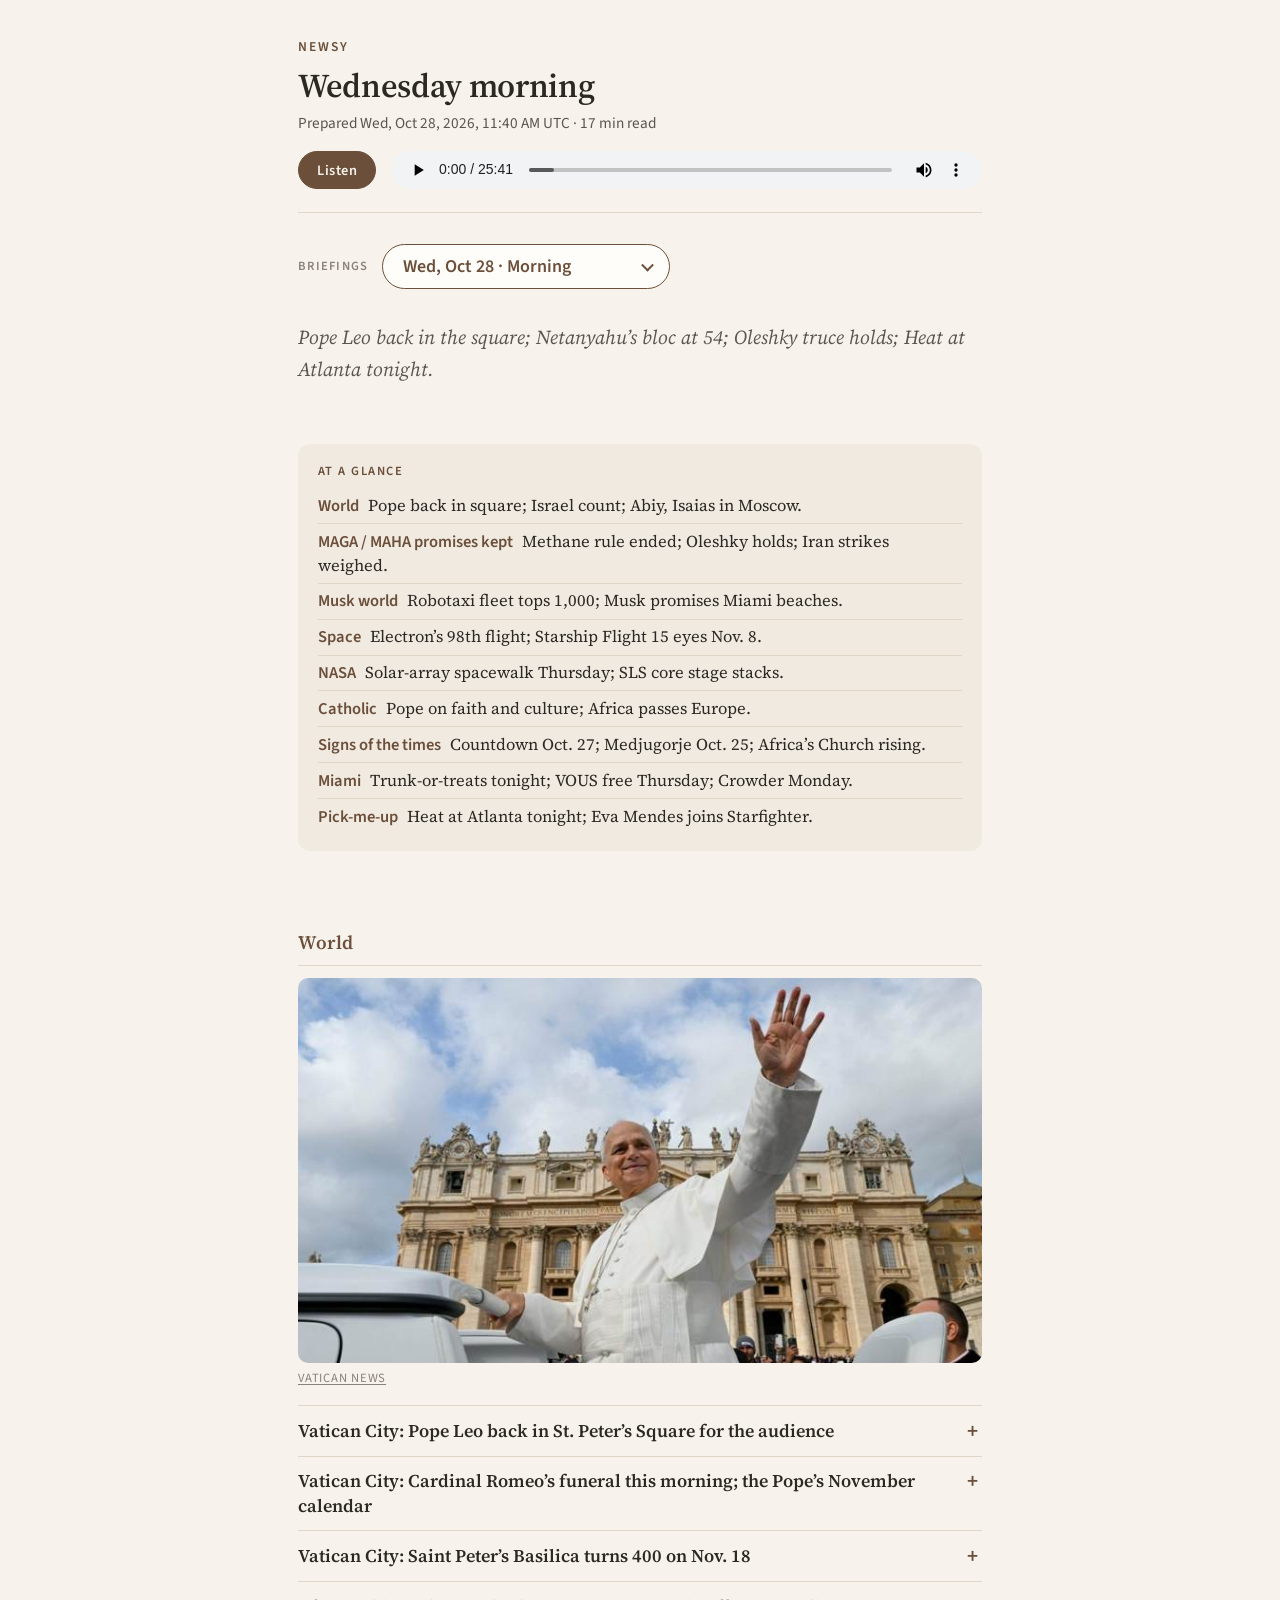
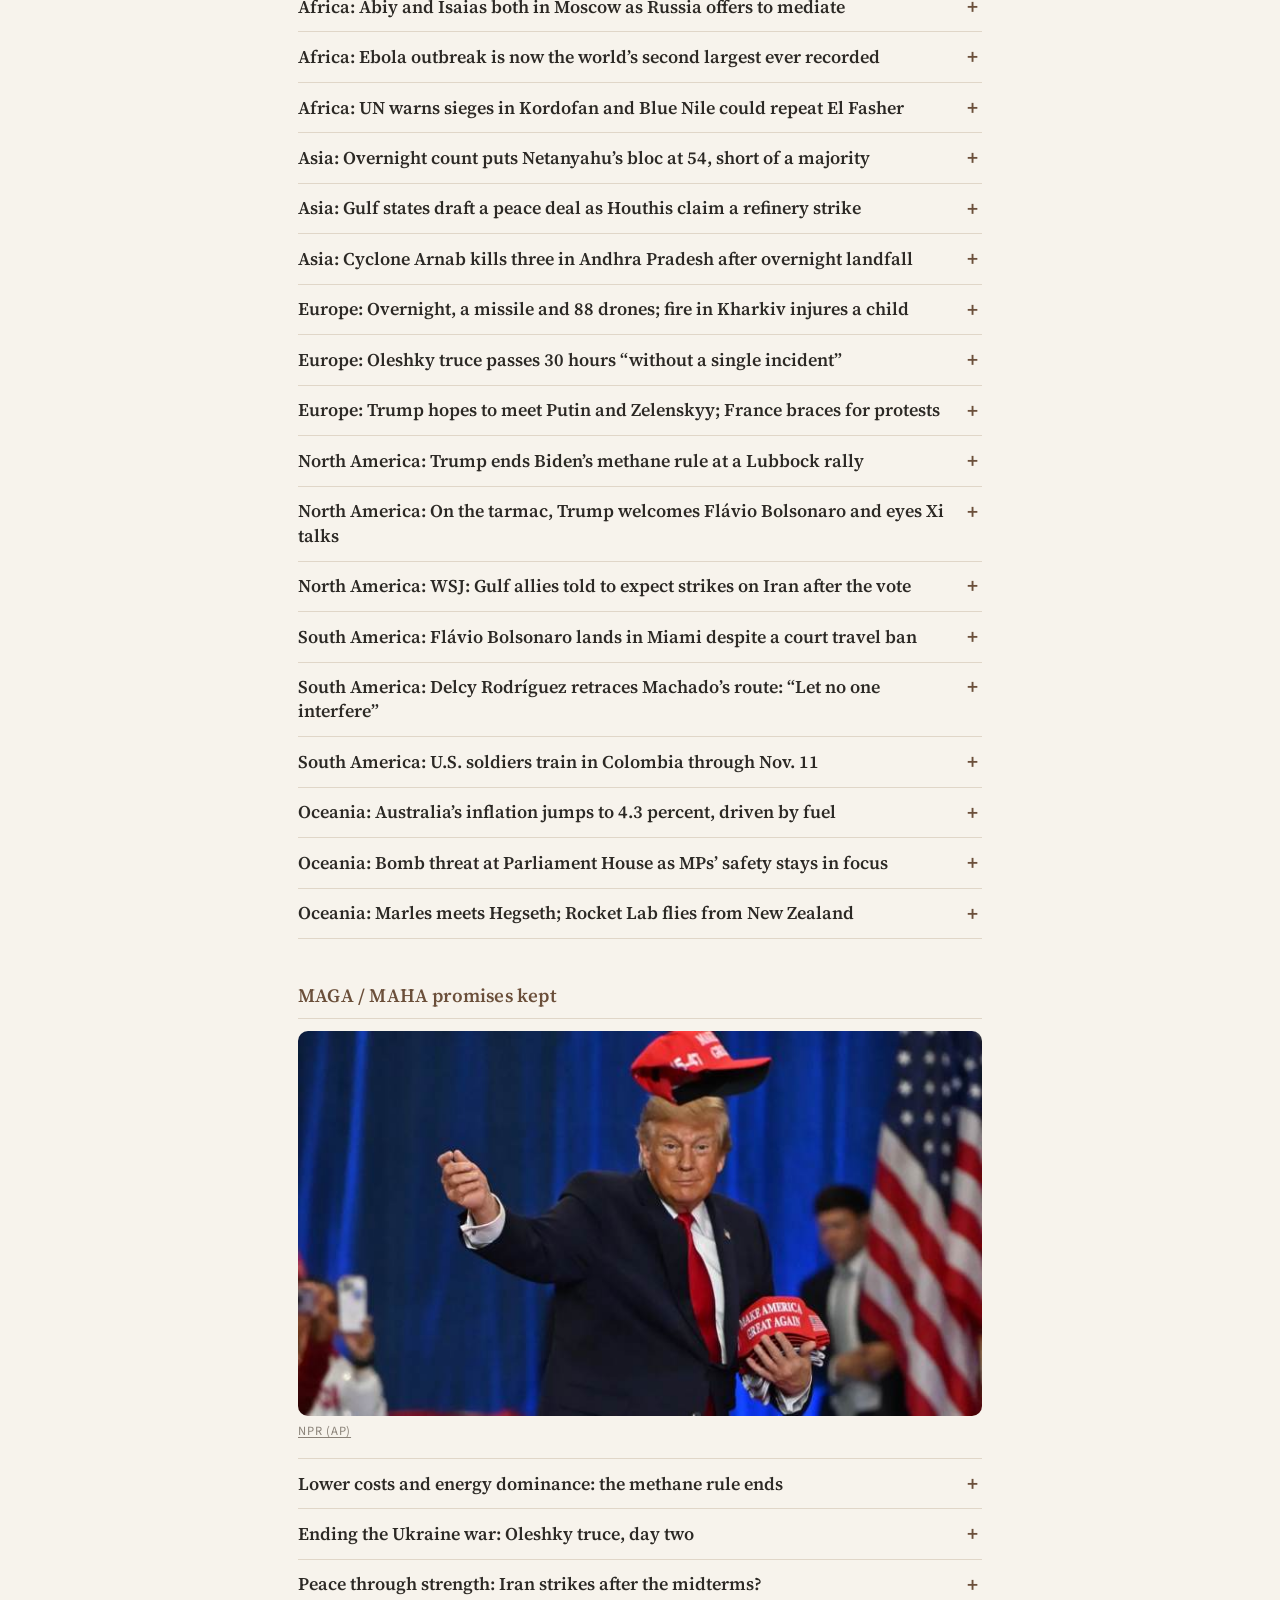
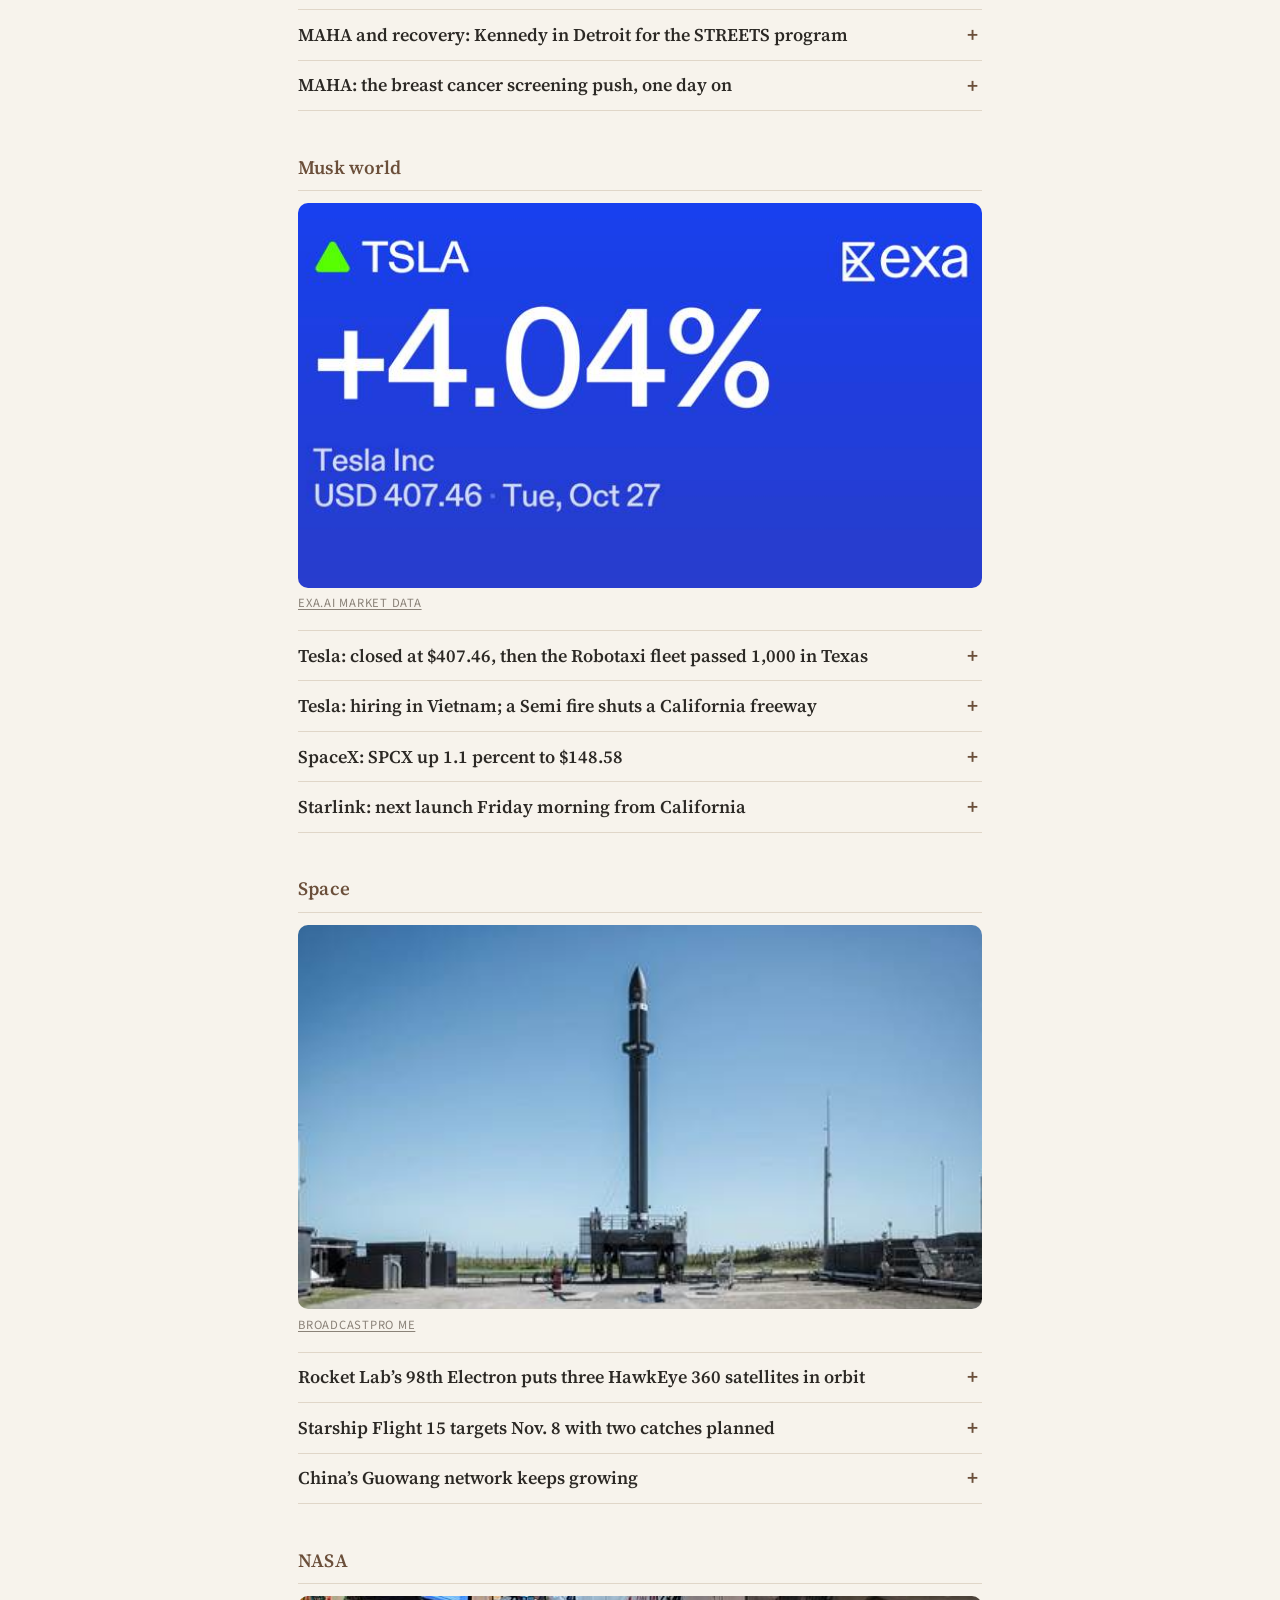
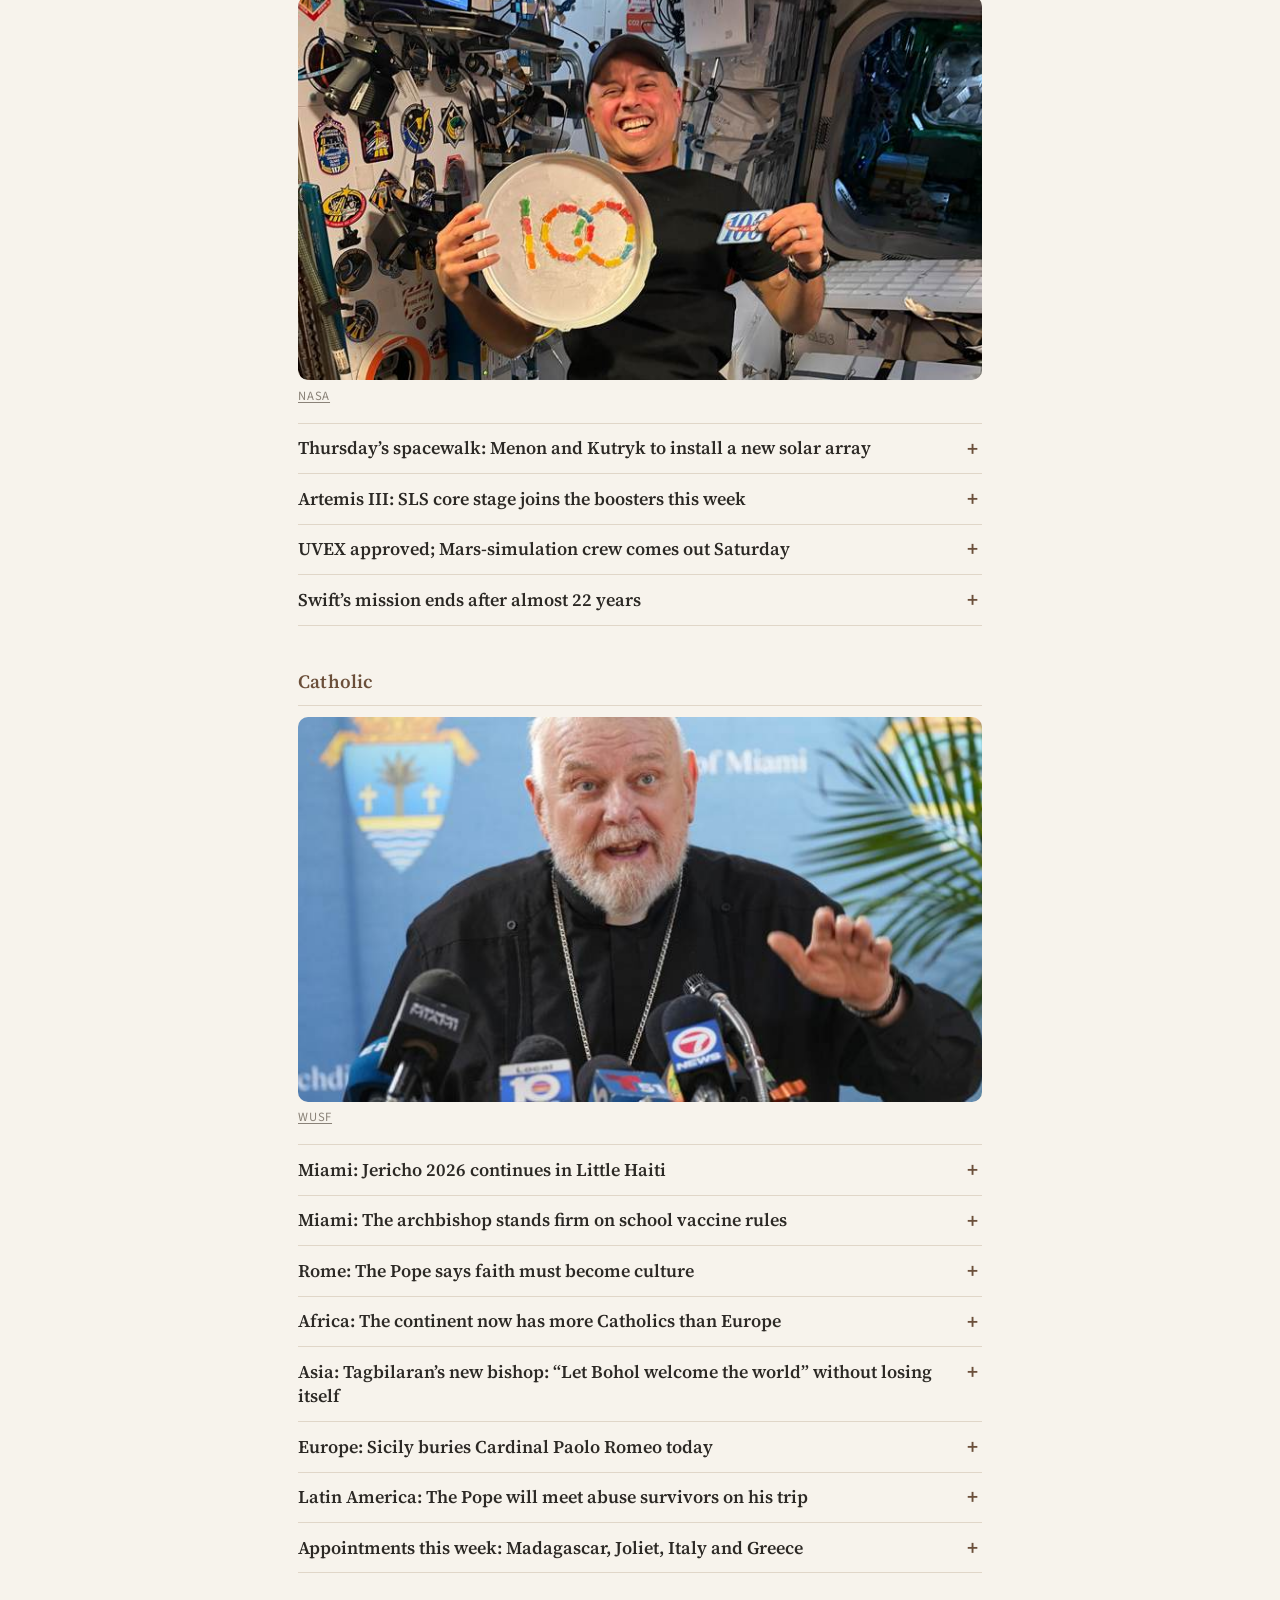
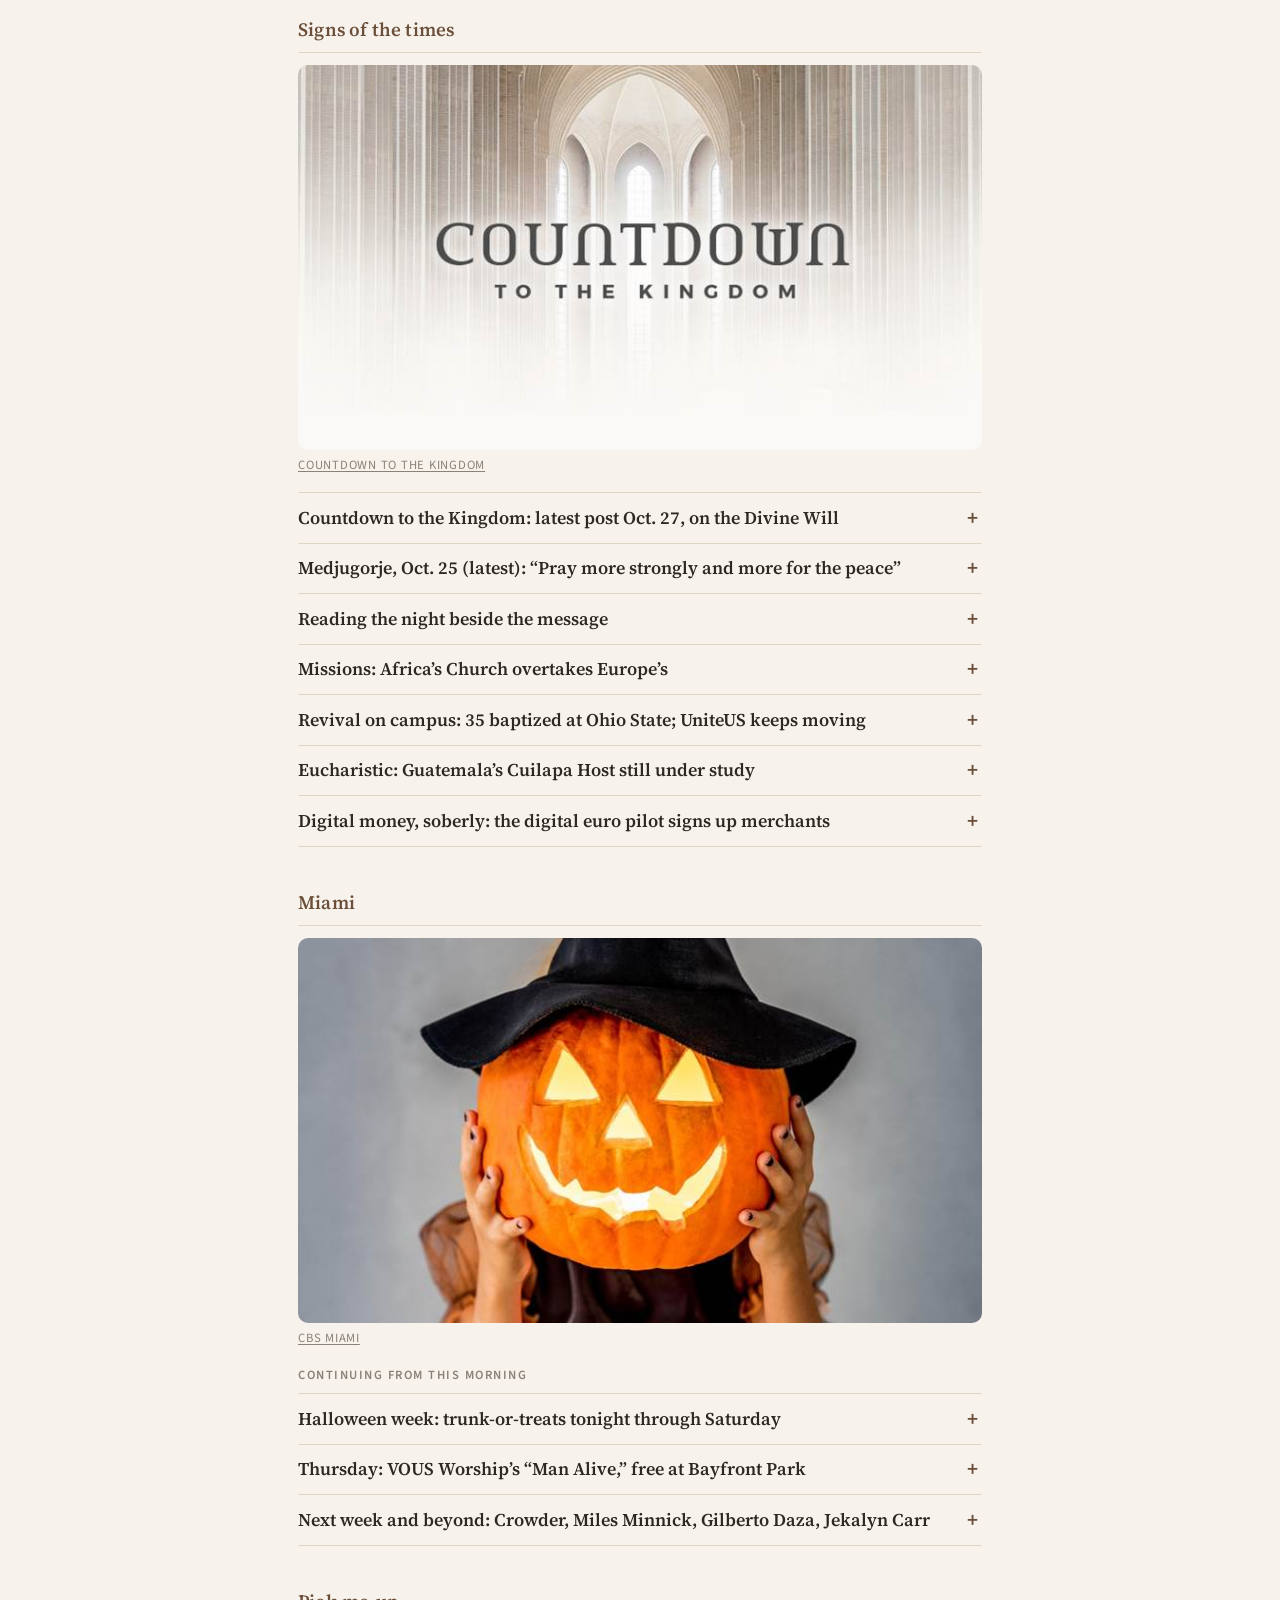
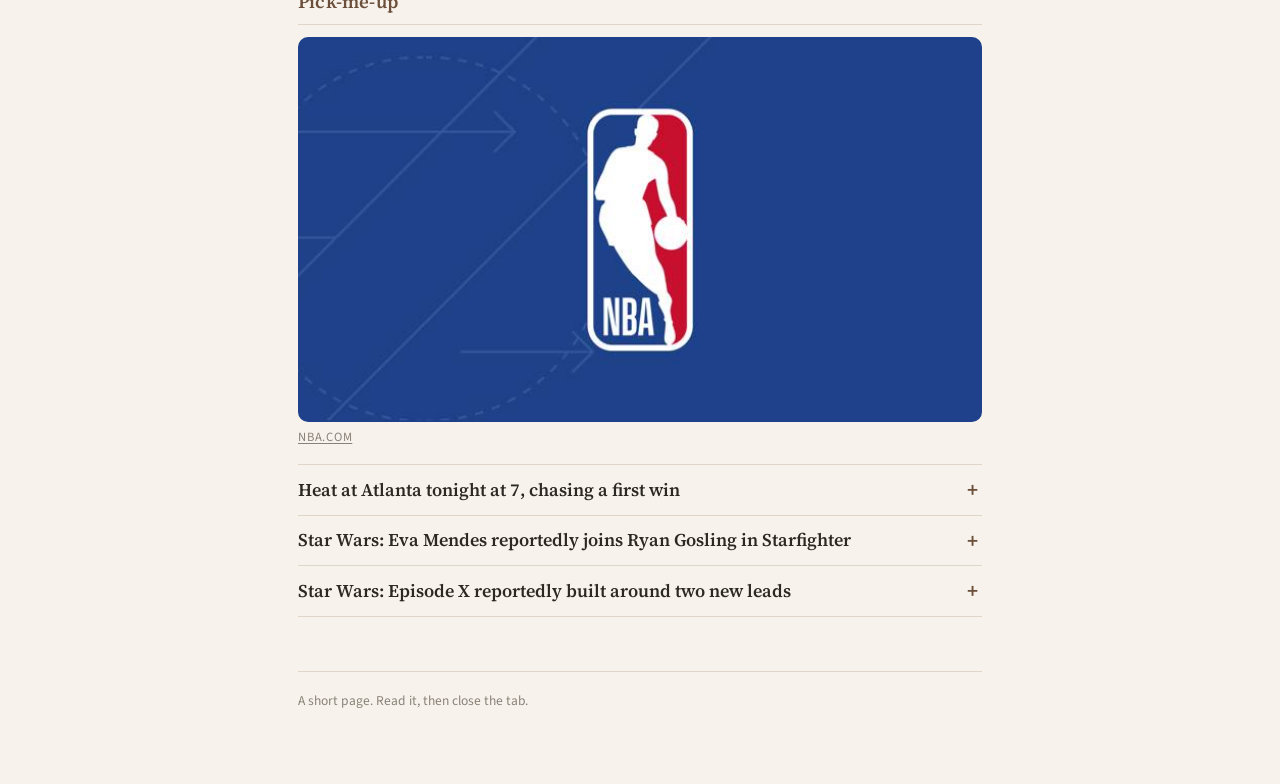
==== commit 6829861c: "Newsy: 2026-10-28-morning briefing Co-authored-by: music-droid <music-droid@users.noreply.github.com" ====
--- a/newsy.html
+++ b/newsy.html
@@ -777,6 +777,942 @@
 
   const EMBEDDED_BRIEFINGS = [
   {
+    "id": "2026-10-28-morning",
+    "date": "2026-10-28",
+    "slot": "morning",
+    "label": "Wednesday morning",
+    "generatedAt": "2026-10-28T07:40:00-04:00",
+    "schema": 2,
+    "topLine": "Pope Leo back in the square; Netanyahu’s bloc at 54; Oleshky truce holds; Heat at Atlanta tonight.",
+    "beats": [
+      {
+        "id": "world",
+        "title": "World",
+        "headline": "Pope back in square; Israel count; Abiy, Isaias in Moscow.",
+        "stories": [
+          {
+            "headline": "Vatican City: Pope Leo back in St. Peter’s Square for the audience",
+            "body": "<p>Pope Leo rode the popemobile through St. Peter’s Square this morning, Rome time, and gave his Wednesday catechesis outdoors. Continuing his series on Gaudium et Spes, he said faith “enriches and brings to fulfillment every culture it encounters” and must itself “become a culture that is shaped by Christ.” Beforehand he met Mercedes-Benz executives marking a century of the Popemobile, urging that technology serve human dignity, creation and the common good.<\/p>",
+            "sources": [
+              {
+                "name": "Vatican News",
+                "url": "https://www.vaticannews.va/en/pope/news/2026-10/pope-leo-xiv-general-audience-gaudium-spes-culture-faith.html"
+              },
+              {
+                "name": "Vatican News",
+                "url": "https://www.vaticannews.va/en/pope/news/2026-10/pope-greets-mercedes-benz-executives.html"
+              }
+            ],
+            "why": "The catechesis series on the Council’s Gaudium et Spes continues weekly ahead of the Nov. 6 trip to South America."
+          },
+          {
+            "headline": "Vatican City: Cardinal Romeo’s funeral this morning; the Pope’s November calendar",
+            "body": "<p>The funeral of Cardinal Paolo Romeo, Palermo’s archbishop from 2006 to 2015, is at 11 a.m. Rome time, 6 a.m. Eastern, in Acireale’s cathedral. In his condolence telegram, Pope Leo called him a “dear brother who generously served the Gospel,” recalling his years as papal representative in Haiti, Colombia, Canada and Italy. The Vatican also released the Pope’s liturgies ahead: All Souls’ Mass at Rome’s Verano Cemetery on Nov. 2, a Mass for deceased cardinals and bishops on Nov. 5, then the Nov. 6–17 trip to Uruguay, Argentina and Peru.<\/p>",
+            "sources": [
+              {
+                "name": "Vatican News",
+                "url": "https://www.vaticannews.va/en/pope/news/2026-10/pope-leo-xiv-cardinal-archbishop-emeritus-palermo-telegram-death.html"
+              },
+              {
+                "name": "Holy See Press Office",
+                "url": "https://press.vatican.va/content/salastampa/en/bollettino/pubblico/2026/10/27/261027a.html"
+              },
+              {
+                "name": "Diocese of Acireale",
+                "url": "https://www.diocesiacireale.it/events/acireale-basilica-cattedrale-funerale-di-sua-em-za-rev-ma-il-signor-cardinale-paolo-romeo-arcivescovo-emerito-di-palermo/"
+              }
+            ]
+          },
+          {
+            "headline": "Vatican City: Saint Peter’s Basilica turns 400 on Nov. 18",
+            "body": "<p>On returning from South America, the Pope will celebrate Mass on Nov. 18 for the fourth centenary of the dedication of Saint Peter’s Basilica, consecrated in 1626. On Dec. 8 he goes to Piazza di Spagna for the traditional act of veneration of Mary Immaculate. The trip itself will include a meeting with survivors of clergy abuse, the Vatican confirmed Tuesday.<\/p>",
+            "sources": [
+              {
+                "name": "Vatican News",
+                "url": "https://www.vaticannews.va/en/pope/news/2026-10/pope-leo-to-celebrate-all-souls-mass-at-rome-s-verano-cemetery.html"
+              },
+              {
+                "name": "The Washington Post (AP)",
+                "url": "https://www.washingtonpost.com/world/2026/10/27/vatican-pope-abuse-trip/69daec20-d220-11f1-9931-2a41b76fc976_story.html"
+              }
+            ]
+          },
+          {
+            "headline": "Africa: Abiy and Isaias both in Moscow as Russia offers to mediate",
+            "body": "<p>The third Russia–Africa summit opens today in Moscow with 48 countries taking part, 22 led by heads of state. Ethiopia’s Prime Minister Abiy Ahmed meets Putin today; Eritrea’s President Isaias Afwerki, who arrived Tuesday, sees him Friday. Russia has offered a venue for Ethiopia–Eritrea contacts, and China says a special envoy will tour the region, but neither neighbor has accepted. On the ground, federal forces captured senior Tigrayan commander Maj. Gen. Yohannes Woldegiyorgis on Oct. 26, while Fano militias in Amhara attack the supply roads into Tigray.<\/p>",
+            "sources": [
+              {
+                "name": "The Abay Times",
+                "url": "https://abaytimes.com/politics/isaias-arrives-in-moscow-as-putin-schedules-talks-with-abiy"
+              },
+              {
+                "name": "The Japan Times (Bloomberg)",
+                "url": "https://www.japantimes.co.jp/news/2026/10/28/world/politics/putin-africa-moscow-summit/"
+              },
+              {
+                "name": "Critical Threats",
+                "url": "https://www.criticalthreats.org/briefs/ethiopia-war-security-review/october-27-2026"
+              }
+            ],
+            "why": "Both leaders in one city is the closest the two sides have come to talks since ties broke down; Ethiopia says it will talk only on three conditions."
+          },
+          {
+            "headline": "Africa: Ebola outbreak is now the world’s second largest ever recorded",
+            "body": "<p>With 10,060 confirmed cases and 4,887 deaths, Congo’s Bundibugyo outbreak is now the second-largest Ebola epidemic on record, and more than 2,700 of the infected are children, Save the Children says. A nurse was killed in an attack on health workers answering an alert. Kenya has nine linked cases, and Nigeria’s single case has been evacuated to Switzerland. The Norwegian Refugee Council is calling for an urgent scale-up of the response, and a treatment trial called TUMAINI began in Bunia on Oct. 23.<\/p>",
+            "sources": [
+              {
+                "name": "ABC News (Australia)",
+                "url": "https://www.abc.net.au/news/2026-10-28/ebola-latest-10000-cases/107318116"
+              },
+              {
+                "name": "ECDC",
+                "url": "https://www.ecdc.europa.eu/en/public-health-events/2026-eip-00026/2026-10-27"
+              },
+              {
+                "name": "NRC via ReliefWeb",
+                "url": "https://reliefweb.int/report/democratic-republic-congo/ebola-10000-confirmed-cases-demands-rapid-scale-nrc"
+              }
+            ]
+          },
+          {
+            "headline": "Africa: UN warns sieges in Kordofan and Blue Nile could repeat El Fasher",
+            "body": "<p>Marking a year since El Fasher fell to the Rapid Support Forces, UN officials called for accountability and an immediate ceasefire and urged both the army and the RSF to pull their forces out of cities. The UN’s genocide-prevention adviser warned that sieges in Kordofan and Blue Nile could open the way to new atrocities. Amnesty says fewer than 70,000 people remain in a city that once held more than a million, and 17 of the 19 people it interviewed had been detained.<\/p>",
+            "sources": [
+              {
+                "name": "SudaNews (Darfur24)",
+                "url": "https://sudanews.sd/en/story/27010"
+              },
+              {
+                "name": "Dabanga",
+                "url": "https://www.dabangasudan.org/en/all-news/article/atrocities-persist-in-el-fasher-one-year-after-rsf-takeover"
+              },
+              {
+                "name": "Amnesty International",
+                "url": "https://www.amnesty.org/en/latest/news/2026/10/sudan-el-fasher-civilians-suffer-unlawful-killings-detention-and-torture-one-year-after-citys-capture-by-the-rsf-new-testimony/"
+              }
+            ]
+          },
+          {
+            "headline": "Asia: Overnight count puts Netanyahu’s bloc at 54, short of a majority",
+            "body": "<p>With about 71 percent of votes counted by Wednesday morning in Israel, Netanyahu’s bloc has 54 of 120 seats, the Eisenkot-led opposition 47, and Arab-led parties 19. Likud leads with 27 seats, ahead of Eisenkot’s Yashar at about 21, and turnout was 77.7 percent. Eisenkot has left the door open to working with Arab parties under conditions. Soldiers’ ballots are still being counted. President Trump said Netanyahu “did very well” and the race “might be winning or tie.”<\/p>",
+            "sources": [
+              {
+                "name": "israelielections.com",
+                "url": "https://israelielections.com/2026/results/"
+              },
+              {
+                "name": "The Guardian",
+                "url": "https://www.theguardian.com/world/live/2026/oct/28/israel-election-results-live-updates-exit-polls-netanyahu-likud-eisenkot-latest-news"
+              },
+              {
+                "name": "AP News",
+                "url": "https://apnews.com/article/israel-elections-netanyahu-eisenkot-arab-coalition-results-d4680e90210c9a8611853fda9d0deb61"
+              }
+            ]
+          },
+          {
+            "headline": "Asia: Gulf states draft a peace deal as Houthis claim a refinery strike",
+            "body": "<p>The Guardian reports Gulf states are building a multipart deal: Iran would reopen the Strait of Hormuz within four days of sanctions being lifted, and the Houthis would withdraw. The U.S. and Europe also want UN inspectors readmitted to Iran. Iran had earlier demanded seven days. Meanwhile the Houthis say they hit Saudi Arabia’s Ras Tanura refinery, causing a fire, with a ballistic missile, which Riyadh has not confirmed, and the Wall Street Journal reports the U.S. told Gulf allies to prepare for a “short, intense” campaign against Iran after the midterms.<\/p>",
+            "sources": [
+              {
+                "name": "The Guardian",
+                "url": "https://www.theguardian.com/world/2026/oct/28/gulf-states-multipart-peace-deal-avert-renewal-us-iran-war"
+              },
+              {
+                "name": "CGTN (Reuters)",
+                "url": "https://news.cgtn.com/news/2026-10-28/Saudi-Houthi-attacks-continue-as-both-sides-report-strikes-1RBsjILgc8M/p.html"
+              },
+              {
+                "name": "Anadolu",
+                "url": "https://www.aa.com.tr/en/world/morning-briefing-oct-28-2026/4103303"
+              }
+            ]
+          },
+          {
+            "headline": "Asia: Cyclone Arnab kills three in Andhra Pradesh after overnight landfall",
+            "body": "<p>Arnab crossed the Andhra Pradesh and Yanam coast between 2 and 8 a.m. local time Wednesday and weakened to a severe cyclonic storm. Three people died, one under a falling tree in Bhimavaram and two from downed live wires. About 57,000 people are in relief camps in Andhra Pradesh and 30,000 were evacuated in Odisha, with crops on roughly 70,900 hectares damaged.<\/p>",
+            "sources": [
+              {
+                "name": "The New Indian Express",
+                "url": "https://www.newindianexpress.com/india/2026/Oct/28/cyclone-arnab-kills-three-over-87000-evacuated-in-odisha-andhra-pradesh-as-heavy-rain-looms"
+              },
+              {
+                "name": "ThePrint",
+                "url": "https://theprint.in/india/cyclone-arnab-andhra-pradesh-bears-the-brunt-as-3-dead-31-houses-damaged-57000-evacuated/3083798/"
+              },
+              {
+                "name": "Hindustan Times",
+                "url": "https://www.hindustantimes.com/india-news/cyclone-arnab-naidu-writes-to-shah-says-no-loss-of-life-reports-crop-damage-101793175256270.html"
+              }
+            ]
+          },
+          {
+            "headline": "Europe: Overnight, a missile and 88 drones; fire in Kharkiv injures a child",
+            "body": "<p>Russia fired an Iskander ballistic missile and 88 attack drones, 38 of them jet-powered, overnight, Ukraine’s Air Force said; 71 drones were downed and eight sites were hit. A large fire broke out in Kharkiv’s Osnovianskyi district, injuring five people, among them a four-year-old. Across Ukraine, Russian attacks killed two people and injured 17 over the past day.<\/p>",
+            "sources": [
+              {
+                "name": "Ukrainska Pravda",
+                "url": "https://www.pravda.com.ua/eng/news/2026/10/28/8060025/"
+              },
+              {
+                "name": "Kyiv Independent",
+                "url": "https://kyivindependent.com/ceasefire-in-oleshky-enters-30th-hour-as-russian-strikes-kill-2-injure-17-elsewhere-in-ukraine-over-past-day/"
+              }
+            ]
+          },
+          {
+            "headline": "Europe: Oleshky truce passes 30 hours “without a single incident”",
+            "body": "<p>Ukraine’s human rights commissioner Dmytro Lubinets says the first 30 hours of the Oleshky ceasefire passed with no incidents. Russia’s rights commissioner Tatyana Lantratova says it runs until 10:59 p.m. Moscow time on Nov. 1. Oleshky, across the Dnipro from Kherson, is under Russian occupation; the truce is meant to let civilians leave and supplies get in once roads are de-mined.<\/p>",
+            "sources": [
+              {
+                "name": "Kyiv Independent",
+                "url": "https://kyivindependent.com/ceasefire-in-oleshky-enters-30th-hour-as-russian-strikes-kill-2-injure-17-elsewhere-in-ukraine-over-past-day/"
+              },
+              {
+                "name": "Anadolu",
+                "url": "https://www.aa.com.tr/en/world/morning-briefing-oct-28-2026/4103303"
+              }
+            ]
+          },
+          {
+            "headline": "Europe: Trump hopes to meet Putin and Zelenskyy; France braces for protests",
+            "body": "<p>Back from Texas overnight, President Trump said he hopes to meet Putin and Zelenskyy soon and that “a lot of progress” has been made; Putin has said Russia is ready to resume U.S.-mediated talks next month. In France, a Ligue 1 match in Lyon was moved because of nationwide protests planned for Saturday over living costs and school conditions. Turkey says it will load fuel at its first nuclear plant, Akkuyu, within weeks.<\/p>",
+            "sources": [
+              {
+                "name": "CNBC",
+                "url": "https://www.cnbc.com/2026/10/28/trump-bolsonaro-us-brazil-election.html"
+              },
+              {
+                "name": "Anadolu",
+                "url": "https://www.aa.com.tr/en/world/morning-briefing-oct-28-2026/4103303"
+              }
+            ]
+          },
+          {
+            "headline": "North America: Trump ends Biden’s methane rule at a Lubbock rally",
+            "body": "<p>At Tuesday night’s rally in Lubbock, Texas, the President announced he is ending the Biden-era methane rule for oil and gas, claiming 45 billion dollars in savings and 210 million more barrels of oil. The rule had been projected to prevent 58 million tons of methane emissions by 2038. Environmental Defense Fund’s Fred Krupp called the repeal a “free pass” for polluters. Supporters say it will lower energy costs as fuel prices stay high during the Iran war.<\/p>",
+            "sources": [
+              {
+                "name": "NPR (AP)",
+                "url": "https://www.npr.org/2026/10/28/g-s1-150299/trump-methane-restrictions"
+              }
+            ]
+          },
+          {
+            "headline": "North America: On the tarmac, Trump welcomes Flávio Bolsonaro and eyes Xi talks",
+            "body": "<p>Returning to Joint Base Andrews overnight, the President said he would “approve” of Brazil’s defeated candidate Flávio Bolsonaro coming to the U.S., calling Brazil’s election “very strange.” He said a nuclear-disarmament meeting with China’s Xi Jinping is scheduled and that he will attend the ASEAN summit in Manila in November. The midterm elections are Tuesday, Nov. 3.<\/p>",
+            "sources": [
+              {
+                "name": "CNBC",
+                "url": "https://www.cnbc.com/2026/10/28/trump-bolsonaro-us-brazil-election.html"
+              }
+            ]
+          },
+          {
+            "headline": "North America: WSJ: Gulf allies told to expect strikes on Iran after the vote",
+            "body": "<p>The Wall Street Journal reports the U.S. has told several Gulf countries to prepare for a “short, intense military campaign” against Iran after the Nov. 3 midterms. A Patriot battery is moving from Texas to the region, troops have been pulled from exposed bases, and bombers are being readied.<\/p>",
+            "sources": [
+              {
+                "name": "Anadolu (citing WSJ)",
+                "url": "https://www.aa.com.tr/en/world/morning-briefing-oct-28-2026/4103303"
+              },
+              {
+                "name": "The Guardian",
+                "url": "https://www.theguardian.com/world/2026/oct/28/gulf-states-multipart-peace-deal-avert-renewal-us-iran-war"
+              }
+            ]
+          },
+          {
+            "headline": "South America: Flávio Bolsonaro lands in Miami despite a court travel ban",
+            "body": "<p>Brazil’s defeated presidential candidate arrived in Miami on Tuesday, met by his brother Eduardo, O Globo reports, despite a judicial ban on travel. President Trump said overnight he would approve of the visit. Brazil’s Federal Police have canceled his passports.<\/p>",
+            "sources": [
+              {
+                "name": "Anadolu",
+                "url": "https://www.aa.com.tr/en/world/morning-briefing-oct-28-2026/4103303"
+              },
+              {
+                "name": "CNBC",
+                "url": "https://www.cnbc.com/2026/10/28/trump-bolsonaro-us-brazil-election.html"
+              }
+            ]
+          },
+          {
+            "headline": "South America: Delcy Rodríguez retraces Machado’s route: “Let no one interfere”",
+            "body": "<p>Venezuela’s acting president toured Aragua and other states along the road María Corina Machado traveled on her return, warning “radical sectors” not to meddle with the country’s “stability.” She promised relief “soon” from worsening blackouts, citing 7,400 megawatts to be added with General Electric and Argentina’s Impsa. She called Machado’s trip a “show.”<\/p>",
+            "sources": [
+              {
+                "name": "Infobae",
+                "url": "https://www.infobae.com/venezuela/2026/10/28/delcy-rodriguez-advirtio-a-la-oposicion-que-busca-un-cambio-de-regimen-en-venezuela-que-nadie-se-entrometa/"
+              }
+            ]
+          },
+          {
+            "headline": "South America: U.S. soldiers train in Colombia through Nov. 11",
+            "body": "<p>More than 300 U.S. troops are at Tolemaida, Colombia’s largest base, for the Vanguardia del Sur exercise on counternarcotics, illegal mining, drones and medical evacuation. Critics in Congress say lawmakers must authorize it; the government says training missions don’t need approval.<\/p>",
+            "sources": [
+              {
+                "name": "El País",
+                "url": "https://elpais.com/america-colombia/2026-10-27/mas-de-300-militares-estadounidenses-llegan-a-colombia-para-un-entrenamiento-contra-el-narcotrafico.html"
+              }
+            ]
+          },
+          {
+            "headline": "Oceania: Australia’s inflation jumps to 4.3 percent, driven by fuel",
+            "body": "<p>Headline inflation rose to 4.3 percent in September, and Treasurer Jim Chalmers blamed the Middle East war and fuel prices. The Reserve Bank’s chief economist says he sees no recession ahead. The Star casino group was also fined 260 million dollars.<\/p>",
+            "sources": [
+              {
+                "name": "The Guardian",
+                "url": "https://www.theguardian.com/australia-news/live/2026/oct/28/inflation-abs-labor-anthony-albanese-parliament-greens-david-shoebridge-one-nation-ntwnfb"
+              }
+            ]
+          },
+          {
+            "headline": "Oceania: Bomb threat at Parliament House as MPs’ safety stays in focus",
+            "body": "<p>Federal police searched the Senate wing after a bomb threat shortly before lunch and found nothing. Police told a hearing there were nearly 800 threats against MPs in six months, and Senator Fatima Payman apologized to Helen Haines for remarks about the attack that cost the MP both legs.<\/p>",
+            "sources": [
+              {
+                "name": "The Guardian",
+                "url": "https://www.theguardian.com/australia-news/live/2026/oct/28/inflation-abs-labor-anthony-albanese-parliament-greens-david-shoebridge-one-nation-ntwnfb"
+              },
+              {
+                "name": "The Sydney Morning Herald",
+                "url": "https://www.smh.com.au/national/[base64].html"
+              }
+            ]
+          },
+          {
+            "headline": "Oceania: Marles meets Hegseth; Rocket Lab flies from New Zealand",
+            "body": "<p>Defence Minister Richard Marles met U.S. Defense Secretary Pete Hegseth at the ASEAN defence ministers’ meeting on the sidelines of the regional talks. From New Zealand, Rocket Lab’s 98th Electron put three HawkEye 360 satellites into orbit.<\/p>",
+            "sources": [
+              {
+                "name": "The Guardian",
+                "url": "https://www.theguardian.com/australia-news/live/2026/oct/28/inflation-abs-labor-anthony-albanese-parliament-greens-david-shoebridge-one-nation-ntwnfb"
+              },
+              {
+                "name": "BroadcastPro ME",
+                "url": "https://www.broadcastprome.com/news/satellite/rocket-lab-launches-hawkeye-360-satellites-on-98th-electron-mission/"
+              }
+            ]
+          }
+        ],
+        "image": {
+          "src": "images/2026-10-28-morning-world.jpg",
+          "alt": "Vatican City: Pope Leo back in St. Peter’s Square for the audience",
+          "credit": "Vatican News",
+          "sourceUrl": "https://www.vaticannews.va/en/pope/news/2026-10/pope-leo-xiv-general-audience-gaudium-spes-culture-faith.html"
+        }
+      },
+      {
+        "id": "promises",
+        "title": "MAGA / MAHA promises kept",
+        "headline": "Methane rule ended; Oleshky holds; Iran strikes weighed.",
+        "stories": [
+          {
+            "headline": "Lower costs and energy dominance: the methane rule ends",
+            "body": "<p><b>Promise:<\/b> cut regulations and unleash American energy. <b>Action:<\/b> the President announced the end of the Biden methane rule for oil and gas wells, in a Lubbock rally speech. <b>Impact:<\/b> the President claims 45 billion dollars in savings and 210 million more barrels; the rule had been projected to prevent 58 million tons of methane by 2038. Supporters see cheaper energy, and critics like EDF call it a “free pass” for polluters.<\/p>",
+            "sources": [
+              {
+                "name": "NPR (AP)",
+                "url": "https://www.npr.org/2026/10/28/g-s1-150299/trump-methane-restrictions"
+              }
+            ]
+          },
+          {
+            "headline": "Ending the Ukraine war: Oleshky truce, day two",
+            "body": "<p><b>Promise:<\/b> end the war. <b>Action:<\/b> the First Lady’s local ceasefire in Oleshky passed 30 hours without an incident, and the President says he hopes to meet Putin and Zelenskyy soon. <b>Impact:<\/b> a real, if small, humanitarian opening; skeptics note a missile and 88 drones hit elsewhere in Ukraine the same night.<\/p>",
+            "sources": [
+              {
+                "name": "Kyiv Independent",
+                "url": "https://kyivindependent.com/ceasefire-in-oleshky-enters-30th-hour-as-russian-strikes-kill-2-injure-17-elsewhere-in-ukraine-over-past-day/"
+              },
+              {
+                "name": "CNBC",
+                "url": "https://www.cnbc.com/2026/10/28/trump-bolsonaro-us-brazil-election.html"
+              }
+            ]
+          },
+          {
+            "headline": "Peace through strength: Iran strikes after the midterms?",
+            "body": "<p><b>Promise:<\/b> stop Iran’s nuclear program. <b>Action:<\/b> per the Wall Street Journal, Gulf allies have been told to expect a “short, intense” campaign after Nov. 3, while Gulf states race to finish a peace deal that would reopen Hormuz. <b>Impact:<\/b> supporters say pressure is pushing Iran toward terms; critics warn of a wider war and higher fuel prices.<\/p>",
+            "sources": [
+              {
+                "name": "Anadolu (citing WSJ)",
+                "url": "https://www.aa.com.tr/en/world/morning-briefing-oct-28-2026/4103303"
+              },
+              {
+                "name": "The Guardian",
+                "url": "https://www.theguardian.com/world/2026/oct/28/gulf-states-multipart-peace-deal-avert-renewal-us-iran-war"
+              }
+            ]
+          },
+          {
+            "headline": "MAHA and recovery: Kennedy in Detroit for the STREETS program",
+            "body": "<p><b>Promise:<\/b> treat homelessness and addiction as problems to heal, not manage. <b>Action:<\/b> Secretary Kennedy visited Detroit, one of eight STREETS communities, each getting 3 million dollars a year for four years for street-based treatment, recovery and housing; Miami-Dade County is another. <b>Impact:<\/b> the Michigan Advance notes he promoted faith-based recovery after controversy over earlier remarks about Arab Americans. Results will be measured in people housed and sober, not announcements.<\/p>",
+            "sources": [
+              {
+                "name": "HHS",
+                "url": "https://www.hhs.gov/press-room/secretary-kennedy-announces-96-million-streets-program-homelessness-addiction.html"
+              },
+              {
+                "name": "Michigan Advance",
+                "url": "https://michiganadvance.com/2026/10/27/following-ant-arab-remarks-rfk-jr-promotes-faith-based-recovery-program-at-detroit-visit/"
+              },
+              {
+                "name": "Detroit Free Press",
+                "url": "https://www.freep.com/story/news/health/2026/10/27/robert-f-kennedy-jr-touts-new-streets-program/92450068007/"
+              }
+            ]
+          },
+          {
+            "headline": "MAHA: the breast cancer screening push, one day on",
+            "body": "<p><b>Promise:<\/b> prevention and early detection. <b>Action:<\/b> HHS’s new effort spreads proven screening and follow-up practices through more than 40 health systems and adds breast-density education. <b>Impact:<\/b> hospital groups welcomed it; the number to watch is how quickly women get follow-up after an abnormal mammogram.<\/p>",
+            "sources": [
+              {
+                "name": "HHS",
+                "url": "https://www.hhs.gov/press-room/hhs-strengthens-breast-cancer-screening-early-detection.html"
+              },
+              {
+                "name": "American Hospital Association",
+                "url": "https://www.aha.org/news/headline/2026-10-27-hhs-launches-effort-improve-breast-cancer-screening-early-detection"
+              }
+            ]
+          }
+        ],
+        "image": {
+          "src": "images/2026-10-28-morning-promises.jpg",
+          "alt": "Lower costs and energy dominance: the methane rule ends",
+          "credit": "NPR (AP)",
+          "sourceUrl": "https://www.npr.org/2026/10/28/g-s1-150299/trump-methane-restrictions"
+        }
+      },
+      {
+        "id": "musk",
+        "title": "Musk world",
+        "headline": "Robotaxi fleet tops 1,000; Musk promises Miami beaches.",
+        "stories": [
+          {
+            "headline": "Tesla: closed at $407.46, then the Robotaxi fleet passed 1,000 in Texas",
+            "body": "<p>Tesla rose 4 percent Tuesday to 407.46 dollars and traded near 408 overnight. Benzinga reports 1,051 Robotaxis in Austin, with Cybercabs (544) now outnumbering Model Ys (507). After Governor DeSantis asked for Miami and Tampa service to include the beaches, Musk replied, “Coming soon.” Tesla’s Miami zone is 31 square miles, against Waymo’s 60.<\/p>",
+            "sources": [
+              {
+                "name": "Benzinga",
+                "url": "https://www.benzinga.com/markets/tech/26/10/62643287/elon-musk-says-tesla-robotaxi-expansion-to-miami-tampa-beaches-is-coming-soon-after-ron-desantis-call-for-expansion"
+              },
+              {
+                "name": "exa.ai market data",
+                "url": "https://exa.ai/library/markets/stock/TSLA?date=2026-10-27&view=daily"
+              }
+            ]
+          },
+          {
+            "headline": "Tesla: hiring in Vietnam; a Semi fire shuts a California freeway",
+            "body": "<p>Tesla is “officially coming to Vietnam,” a recruiter posted, listing five management jobs weeks after registering a local subsidiary of about 3 million dollars, in a market where VinFast holds about 36 percent of car sales. Less happily, a Tesla Semi fire shut Interstate 880 in Hayward, California. BlackRock’s stake has slipped below 5 percent through dilution.<\/p>",
+            "sources": [
+              {
+                "name": "EV (eletric-vehicles.com)",
+                "url": "https://eletric-vehicles.com/tesla/tesla-starts-hiring-in-vietnam-weeks-after-registering-subsidiary/"
+              }
+            ]
+          },
+          {
+            "headline": "SpaceX: SPCX up 1.1 percent to $148.58",
+            "body": "<p>SpaceX shares closed Tuesday at 148.58 dollars, up 1.14 percent. Investors are weighing the 40-billion-dollar AI-chip financing for its AI unit, the former xAI, and Bloomberg’s report that the committees studying a Tesla merger are stacked with Musk allies. Starship Flight 15 is targeted for Nov. 8.<\/p>",
+            "sources": [
+              {
+                "name": "exa.ai market data",
+                "url": "https://exa.ai/library/markets/stock/SPCX?date=2026-10-27&view=daily"
+              },
+              {
+                "name": "CNBC",
+                "url": "https://www.cnbc.com/2026/10/26/spacex-closes-40-billion-debt-deal-for-ai-chips-elon-musk-.html"
+              },
+              {
+                "name": "Bloomberg Law",
+                "url": "https://news.bloomberglaw.com/mergers-and-acquisitions/spacex-and-tesla-turn-to-boards-cozy-with-musk-to-mull-a-merger"
+              }
+            ]
+          },
+          {
+            "headline": "Starlink: next launch Friday morning from California",
+            "body": "<p>The next Falcon 9 Starlink mission, Group 15-18, is set for early Friday, Oct. 30, from Vandenberg. No SpaceX launch is scheduled today.<\/p>",
+            "sources": [
+              {
+                "name": "SpaceX",
+                "url": "https://www.spacex.com/launches/mission/?missionId=sl-10-28"
+              }
+            ]
+          }
+        ],
+        "image": {
+          "src": "images/2026-10-28-morning-musk.jpg",
+          "alt": "Tesla: closed at $407.46, then the Robotaxi fleet passed 1,000 in Texas",
+          "credit": "exa.ai market data",
+          "sourceUrl": "https://exa.ai/library/markets/stock/TSLA?date=2026-10-27&view=daily"
+        }
+      },
+      {
+        "id": "space",
+        "title": "Space",
+        "headline": "Electron’s 98th flight; Starship Flight 15 eyes Nov. 8.",
+        "stories": [
+          {
+            "headline": "Rocket Lab’s 98th Electron puts three HawkEye 360 satellites in orbit",
+            "body": "<p>Rocket Lab launched “We’re Not Hawking Around” from New Zealand, placing three radio-signal-tracking satellites in a 520-kilometer orbit. It was Rocket Lab’s 19th launch of 2026, with the 100th Electron flight now in sight.<\/p>",
+            "sources": [
+              {
+                "name": "BroadcastPro ME",
+                "url": "https://www.broadcastprome.com/news/satellite/rocket-lab-launches-hawkeye-360-satellites-on-98th-electron-mission/"
+              }
+            ]
+          },
+          {
+            "headline": "Starship Flight 15 targets Nov. 8 with two catches planned",
+            "body": "<p>SpaceX aims to catch both the Super Heavy booster and the ship on Flight 15. A ship catch would be a first and is central to making Starship fully reusable, which NASA’s 2028 lunar landing plans depend on.<\/p>",
+            "sources": [
+              {
+                "name": "NASASpaceflight",
+                "url": "https://www.nasaspaceflight.com/2026/10/spacex-flight-15-16-milestones/"
+              }
+            ]
+          },
+          {
+            "headline": "China’s Guowang network keeps growing",
+            "body": "<p>Saturday’s Long March 8A from Hainan added nine satellites to Guowang, China’s state broadband answer to Starlink; it was the 674th Long March flight. Next on the U.S. side: Starlink 15-18 from Vandenberg early Friday.<\/p>",
+            "sources": [
+              {
+                "name": "Xinhua",
+                "url": "https://english.news.cn/20261025/7af8535c5bb6453196459c08ec6c8f10/c.html"
+              },
+              {
+                "name": "SpaceX",
+                "url": "https://www.spacex.com/launches/mission/?missionId=sl-10-28"
+              },
+              {
+                "name": "Next Spaceflight",
+                "url": "https://www.nextspaceflight.com/launches/details/8437/"
+              }
+            ]
+          }
+        ],
+        "image": {
+          "src": "images/2026-10-28-morning-space.jpg",
+          "alt": "Rocket Lab’s 98th Electron puts three HawkEye 360 satellites in orbit",
+          "credit": "BroadcastPro ME",
+          "sourceUrl": "https://www.broadcastprome.com/news/satellite/rocket-lab-launches-hawkeye-360-satellites-on-98th-electron-mission/"
+        }
+      },
+      {
+        "id": "nasa",
+        "title": "NASA",
+        "headline": "Solar-array spacewalk Thursday; SLS core stage stacks.",
+        "stories": [
+          {
+            "headline": "Thursday’s spacewalk: Menon and Kutryk to install a new solar array",
+            "body": "<p>NASA’s Anil Menon and Canada’s Joshua Kutryk step outside Thursday at 8 a.m. Eastern, with NASA+ coverage from 6:30, to install a roll-out solar array on the station’s port truss. Jessica Watkins and Luke Delaney will assist from inside. The crew also packed a failed robot-arm wrist joint to ride home on a Dragon in November.<\/p>",
+            "sources": [
+              {
+                "name": "NASA",
+                "url": "https://www.nasa.gov/blogs/spacestation/2026/10/27/spacewalk-preps-robotics-jobs-and-science-duties-fill-tuesday-schedule/"
+              }
+            ]
+          },
+          {
+            "headline": "Artemis III: SLS core stage joins the boosters this week",
+            "body": "<p>NASA said its core stage would be stacked between the twin boosters this week in the Vehicle Assembly Building. A shortened “stubby” stack will do fueling tests to fix past hydrogen leaks, and a stretched Centaur V is the chosen future upper stage. Artemis III, set for no earlier than summer 2027, will test docking with both Blue Origin’s and SpaceX’s landers in Earth orbit, and Axiom is developing a lighter “sortie” suit for two-hour moonwalks, with two paths kept open for a 2028 landing.<\/p>",
+            "sources": [
+              {
+                "name": "NASASpaceflight",
+                "url": "https://www.nasaspaceflight.com/2026/10/nasa-artemis-sls-sortie-suit-dual-paths/"
+              },
+              {
+                "name": "NASA",
+                "url": "https://www.nasa.gov/blogs/missions/2026/10/23/nasa-shares-artemis-acceleration-plans-for-moon-missions/"
+              }
+            ]
+          },
+          {
+            "headline": "UVEX approved; Mars-simulation crew comes out Saturday",
+            "body": "<p>NASA confirmed the 590-million-dollar UVEX telescope, which will make the first deep ultraviolet maps of the whole sky, for launch by January 2031. On Halloween, the four CHAPEA volunteers leave their 3D-printed Mars habitat in Houston after 378 days.<\/p>",
+            "sources": [
+              {
+                "name": "NASA Science",
+                "url": "https://science.nasa.gov/blogs/uvex/2026/10/27/nasas-uvex-space-telescope-successfully-passes-key-milestone/"
+              },
+              {
+                "name": "NASA",
+                "url": "https://www.nasa.gov/news-release/nasa-invites-media-to-crew-completion-of-yearlong-mars-simulation/"
+              }
+            ]
+          },
+          {
+            "headline": "Swift’s mission ends after almost 22 years",
+            "body": "<p>After a failed robotic rescue, the Swift observatory, built for two years, will reenter in the coming weeks after catching more than 2,000 gamma-ray bursts and feeding about 7,000 papers.<\/p>",
+            "sources": [
+              {
+                "name": "Space.com",
+                "url": "https://www.space.com/space-exploration/missions/nasa-ends-swift-space-telescope-mission-after-failed-rescue-attempt"
+              }
+            ]
+          }
+        ],
+        "image": {
+          "src": "images/2026-10-28-morning-nasa.jpg",
+          "alt": "Thursday’s spacewalk: Menon and Kutryk to install a new solar array",
+          "credit": "NASA",
+          "sourceUrl": "https://www.nasa.gov/blogs/spacestation/2026/10/27/spacewalk-preps-robotics-jobs-and-science-duties-fill-tuesday-schedule/"
+        }
+      },
+      {
+        "id": "catholic",
+        "title": "Catholic",
+        "headline": "Pope on faith and culture; Africa passes Europe.",
+        "stories": [
+          {
+            "headline": "Miami: Jericho 2026 continues in Little Haiti",
+            "body": "<p>The week of renewal Archbishop Wenski opened on his 76th birthday at Notre Dame d’Haïti continues in Little Haiti. In Creole he preached that dignity comes from God, “not TPS or a green card,” and named pride, indifference and fear as walls to be torn down by prayer and the Word. Miami-Dade County, meanwhile, is one of eight communities receiving federal STREETS money for homeless outreach and recovery.<\/p>",
+            "sources": [
+              {
+                "name": "Archdiocese of Miami",
+                "url": "https://www.miamiarch.org/CatholicDiocese.php?op=Article_archdiocese-of-miami-archbishop-wenski-calls-for-faith-and-dignity-at-jericho-2026"
+              },
+              {
+                "name": "HHS",
+                "url": "https://www.hhs.gov/press-room/secretary-kennedy-announces-96-million-streets-program-homelessness-addiction.html"
+              }
+            ]
+          },
+          {
+            "headline": "Miami: The archbishop stands firm on school vaccine rules",
+            "body": "<p>Archbishop Wenski continues to resist Attorney General James Uthmeier’s pressure over religious exemptions in Catholic schools, calling it “bullying” and defending vaccination as serving the common good.<\/p>",
+            "sources": [
+              {
+                "name": "WUSF",
+                "url": "https://www.wusf.org/health-news-florida/2026-10-19/miami-archbishop-hits-back-ag-uthmeier-over-catholic-schools-vaccine-rules"
+              }
+            ]
+          },
+          {
+            "headline": "Rome: The Pope says faith must become culture",
+            "body": "<p>At this morning’s audience, Pope Leo quoted Saint John Paul II, saying Christians must pair their faith with patient study and that the Church draws what is good, beautiful and true from every culture.<\/p>",
+            "sources": [
+              {
+                "name": "Holy See Press Office",
+                "url": "https://press.vatican.va/content/salastampa/en/bollettino/pubblico/2026/10/28/261028a.html"
+              },
+              {
+                "name": "Vatican News",
+                "url": "https://www.vaticannews.va/en/pope/news/2026-10/pope-leo-xiv-general-audience-gaudium-spes-culture-faith.html"
+              }
+            ]
+          },
+          {
+            "headline": "Africa: The continent now has more Catholics than Europe",
+            "body": "<p>New Fides figures put Africa’s Catholics at 288.3 million against Europe’s 287.2 million. Africa added 7.58 million Catholics and 1,676 priests, and was the only continent where seminarians increased, by 786, as the world total fell by 2,891. Bishops including Archbishop Ignatius Kaigama of Abuja and Bishop Joseph Kacou Aka of Yamoussoukro are calling for transparent budgets, audits and local giving to sustain that growth.<\/p>",
+            "sources": [
+              {
+                "name": "ACI Africa",
+                "url": "https://www.aciafrica.org/news/24953/african-catholic-bishops-urge-local-support-financial-accountability-to-sustain-churchs-growth"
+              }
+            ]
+          },
+          {
+            "headline": "Asia: Tagbilaran’s new bishop: “Let Bohol welcome the world” without losing itself",
+            "body": "<p>At his installation, Bishop Crispin Varquez urged tourism that protects Bohol’s environment, workers and heritage, and told his people, “Allow me to love you.” <b>Who he is:<\/b> a Tagbilaran native, bishop of Borongan for 19 years through Typhoon Yolanda, now the diocese’s eighth bishop, with the motto “Humility and Simplicity.” Cardinal Jose Advincula preached, and about 50 bishops attended.<\/p>",
+            "sources": [
+              {
+                "name": "CBCP News",
+                "url": "https://cbcpnews.net/cbcpnews/new-tagbilaran-bishop-urges-growth-that-protects-environment-culture/"
+              },
+              {
+                "name": "Daily Tribune",
+                "url": "https://tribune.net.ph/2026/10/27/bishop-crispin-varquez-installed-as-new-tagbilaran-bishop"
+              }
+            ]
+          },
+          {
+            "headline": "Europe: Sicily buries Cardinal Paolo Romeo today",
+            "body": "<p><b>Who he was:<\/b> a priest of Acireale who became a Vatican diplomat, nuncio in Haiti, Colombia, Canada and Italy, then archbishop of Palermo from 2006 to 2015; Benedict XVI made him a cardinal in 2010. He died Sunday at 88.<\/p>",
+            "sources": [
+              {
+                "name": "Vatican News",
+                "url": "https://www.vaticannews.va/en/pope/news/2026-10/pope-leo-xiv-cardinal-archbishop-emeritus-palermo-telegram-death.html"
+              }
+            ]
+          },
+          {
+            "headline": "Latin America: The Pope will meet abuse survivors on his trip",
+            "body": "<p>The Nov. 6–17 visit to Uruguay, Argentina and Peru now includes a meeting with survivors, as Montevideo, Luján, Chiclayo and Cuzco prepare.<\/p>",
+            "sources": [
+              {
+                "name": "The Washington Post (AP)",
+                "url": "https://www.washingtonpost.com/world/2026/10/27/vatican-pope-abuse-trip/69daec20-d220-11f1-9931-2a41b76fc976_story.html"
+              }
+            ]
+          },
+          {
+            "headline": "Appointments this week: Madagascar, Joliet, Italy and Greece",
+            "body": "<p>Archbishop Jean Nicolas Rakotojaona now leads Fianarantsoa, Madagascar; born in 1973 with a theology doctorate from Fribourg, he was coadjutor until Sunday. Bishop Brendan Cahill, until now bishop of Victoria, Texas, is installed in Joliet on Nov. 11. Thursday, Giorgio Ferretti takes possession of Lucera-Troia in Italy; Saturday, Georgios Altouvas is installed at Syros in Greece, and Michele Di Tolve, a Milan priest, at Chioggia.<\/p>",
+            "sources": [
+              {
+                "name": "ACI Africa",
+                "url": "https://www.aciafrica.org/news/24921/pope-leo-xiv-accepts-retirement-of-catholic-archbishop-in-madagascar-names-successor"
+              },
+              {
+                "name": "The Herald-News",
+                "url": "https://www.shawlocal.com/the-herald-news/2026/10/26/cardinal-cupich-will-join-mass-to-install-bishop-cahill-as-next-bishop-of-joliet-diocese/"
+              },
+              {
+                "name": "Catholic-Hierarchy",
+                "url": "https://catholic-hierarchy.org/events/b2026e.html"
+              }
+            ]
+          }
+        ],
+        "image": {
+          "src": "images/2026-10-28-morning-catholic.jpg",
+          "alt": "Miami: Jericho 2026 continues in Little Haiti",
+          "credit": "WUSF",
+          "sourceUrl": "https://www.wusf.org/health-news-florida/2026-10-19/miami-archbishop-hits-back-ag-uthmeier-over-catholic-schools-vaccine-rules"
+        }
+      },
+      {
+        "id": "signs",
+        "title": "Signs of the times",
+        "headline": "Countdown Oct. 27; Medjugorje Oct. 25; Africa’s Church rising.",
+        "stories": [
+          {
+            "headline": "Countdown to the Kingdom: latest post Oct. 27, on the Divine Will",
+            "body": "<p>Checked this morning, the newest post is Tuesday, Oct. 27: “How to Offer Your Ordinary Acts in the Divine Will,” in which Deacon Mike McKeown draws on Servant of God Luisa Piccarreta: before ordinary tasks, say interiorly, “Jesus wants to do this in me.” Before it: Marija’s Oct. 25 Medjugorje message, two Oct. 23 essays, “The Suicide of the West” and “Defending Your Family,” and Oct. 20 and 21 messages attributed to Pedro Regis in Brazil about “a great war” and “the one who opposes Christ.” The site asks readers to test every message with the Church, which alone judges authenticity.<\/p>",
+            "sources": [
+              {
+                "name": "Countdown to the Kingdom",
+                "url": "https://www.countdowntothekingdom.com/"
+              },
+              {
+                "name": "Countdown to the Kingdom",
+                "url": "https://www.countdowntothekingdom.com/how-to-offer-your-ordinary-acts-in-the-divine-will/"
+              }
+            ]
+          },
+          {
+            "headline": "Medjugorje, Oct. 25 (latest): “Pray more strongly and more for the peace”",
+            "body": "<p>The latest monthly message, given Oct. 25, 2026, through Marija: “A fire of hatred and wars is spreading in the hearts of people who do not want peace but their own weak interests. That is why, little children, you be prayer and my extended hands of love and peace for all those who are far from my motherly heart. Pray more strongly and more for the peace that God desires to give you but you do not want it. I am with you and I am praying that peace may prevail and reign in every heart.” The next monthly message is due Nov. 25.<\/p>",
+            "sources": [
+              {
+                "name": "Medjugorje.ws",
+                "url": "https://wap.medjugorje.ws/en/messages/261025m/"
+              },
+              {
+                "name": "Medjugorje.org",
+                "url": "https://www.medjugorje.org/olmmsg.htm"
+              }
+            ]
+          },
+          {
+            "headline": "Reading the night beside the message",
+            "body": "<p>Overnight brought both halves of the message. The fire: 88 drones over Ukraine, a missile on Saudi Arabia’s largest refinery claimed by the Houthis, talk of new strikes on Iran, and a UN warning that Sudan’s sieges could repeat El Fasher. The “extended hands”: 30 calm hours in Oleshky, Ethiopia’s and Eritrea’s leaders in the same city, Gulf states drafting a peace deal, and a Pope back in the square saying faith must become culture. The call is the same: pray more, and be peace where we are.<\/p>",
+            "sources": [
+              {
+                "name": "Kyiv Independent",
+                "url": "https://kyivindependent.com/ceasefire-in-oleshky-enters-30th-hour-as-russian-strikes-kill-2-injure-17-elsewhere-in-ukraine-over-past-day/"
+              },
+              {
+                "name": "The Guardian",
+                "url": "https://www.theguardian.com/world/2026/oct/28/gulf-states-multipart-peace-deal-avert-renewal-us-iran-war"
+              },
+              {
+                "name": "The Abay Times",
+                "url": "https://abaytimes.com/politics/isaias-arrives-in-moscow-as-putin-schedules-talks-with-abiy"
+              }
+            ]
+          },
+          {
+            "headline": "Missions: Africa’s Church overtakes Europe’s",
+            "body": "<p>Fides counts 288 million Catholics in Africa, now more than in Europe, with Africa the only continent where seminarians increased. For a Church once evangelized by European missionaries, it is a striking reversal. Its bishops say the next test is sustaining that growth honestly, with budgets, audits and local generosity.<\/p>",
+            "sources": [
+              {
+                "name": "ACI Africa",
+                "url": "https://www.aciafrica.org/news/24953/african-catholic-bishops-urge-local-support-financial-accountability-to-sustain-churchs-growth"
+              }
+            ]
+          },
+          {
+            "headline": "Revival on campus: 35 baptized at Ohio State; UniteUS keeps moving",
+            "body": "<p>Nearly 1,000 people came to Ohio State’s fall kickoff, where 35 were baptized. UniteUS, which began at Auburn in 2023, reported more than 700 decisions for Christ and about 100 baptisms, some in plastic-lined truck beds, at Appalachian State, and held a campus night at South Alabama Tuesday; Belmont in Nashville is next, on Nov. 10. Local churches, not one big organization, are carrying much of this.<\/p>",
+            "sources": [
+              {
+                "name": "WWJD",
+                "url": "https://wwjd.com/news/ohio-state-fall-kickoff-35-baptisms/"
+              },
+              {
+                "name": "Billy Graham Evangelistic Association",
+                "url": "https://billygraham.org/decision-magazine/articles/spirit-movement-at-appalachian-state-university-worship-rally-includes-100-baptisms-in-plastic-lined-truck-beds"
+              },
+              {
+                "name": "CBN News",
+                "url": "https://cbn.com/news/us/700-students-choose-christ-100-get-baptized-revival-hits-appalachian-state"
+              }
+            ]
+          },
+          {
+            "headline": "Eucharistic: Guatemala’s Cuilapa Host still under study",
+            "body": "<p>In Cuilapa, a consecrated Host that witnesses say stayed intact in water for eight days and developed reddish stains is being examined by a multidisciplinary team. The diocese stresses only the Holy See can authorize veneration; cases like Sokółka in Poland took years of review.<\/p>",
+            "sources": [
+              {
+                "name": "InfoVaticana",
+                "url": "https://infovaticana.com/en/2026/10/23/new-testimonies-about-the-possible-eucharistic-manifestation-in-guatemala-three-months-after-the-event/"
+              }
+            ]
+          },
+          {
+            "headline": "Digital money, soberly: the digital euro pilot signs up merchants",
+            "body": "<p>The European Central Bank’s deadline for merchants to apply for its digital euro pilot closed Oct. 27. The 12-month pilot is planned from late 2027, while lawmakers still argue over offline payments, anti-money-laundering rules and fees. In Britain, the national ID card is scrapped but the government digital wallet goes on. These are real systems worth watching closely, with privacy the key question, not cause for panic.<\/p>",
+            "sources": [
+              {
+                "name": "ECB",
+                "url": "https://www.ecb.europa.eu/euro/digital_euro/pilot/html/index.en.html"
+              },
+              {
+                "name": "Block Briefing",
+                "url": "https://blockbriefing.net/ecb-digital-euro-pilot-merchant-application-deadline-october-27/"
+              },
+              {
+                "name": "The Register",
+                "url": "https://www.theregister.com/public-sector/2026/10/20/whitehall-shuts-the-front-door-on-digital-id-but-leaves-the-back-open/5304100"
+              }
+            ]
+          }
+        ],
+        "image": {
+          "src": "images/2026-10-28-morning-signs.jpg",
+          "alt": "Countdown to the Kingdom: latest post Oct. 27, on the Divine Will",
+          "credit": "Countdown to the Kingdom",
+          "sourceUrl": "https://www.countdowntothekingdom.com/"
+        }
+      },
+      {
+        "id": "miami",
+        "title": "Miami",
+        "headline": "Trunk-or-treats tonight; VOUS free Thursday; Crowder Monday.",
+        "stories": [
+          {
+            "headline": "Halloween week: trunk-or-treats tonight through Saturday",
+            "body": "<p>Tonight at 6, Miami-Dade Schools Police holds a free trunk-or-treat at 3300 NW 27th Ave. Thursday from 4 to 8, Hialeah Cares hosts a free party at Miami Dade College Hialeah. Friday and Saturday bring Boo at the Patch at The Berry Farm in Homestead. Saturday afternoon brings Trick-or-Treat on the Mile in Coral Gables, plus Boo in Bloom at Fruit and Spice Park from 10 to 5 and Frost Science’s Spooky Science Monster Mash from 11 to 3.<\/p>",
+            "sources": [
+              {
+                "name": "CBS Miami",
+                "url": "https://www.cbsnews.com/miami/news/south-florida-halloween-events-2026-miami-dade-broward/"
+              },
+              {
+                "name": "Miami & Miami Beach",
+                "url": "https://www.miamiandbeaches.com/event/boo-in-bloom/42211"
+              },
+              {
+                "name": "Miami & Miami Beach",
+                "url": "https://www.miamiandbeaches.com/event/boo-at-the-patch/43314"
+              },
+              {
+                "name": "Miami Lookout",
+                "url": "https://miamilookout.com/article/halloween-miami-2026-trick-or-treat-parties-by-neighborhood"
+              }
+            ]
+          },
+          {
+            "headline": "Thursday: VOUS Worship’s “Man Alive,” free at Bayfront Park",
+            "body": "<p>VOUS Worship brings “Man Alive” to the FPL Solar Amphitheater on Thursday, Oct. 29. Doors open at 6, music runs 7 to 10, and admission is free.<\/p>",
+            "sources": [
+              {
+                "name": "Bayfront Park",
+                "url": "https://www.bayfrontparkmiami.com/events/man-alive"
+              }
+            ]
+          },
+          {
+            "headline": "Next week and beyond: Crowder, Miles Minnick, Gilberto Daza, Jekalyn Carr",
+            "body": "<p>Crowder and Rend Collective play First Baptist Fort Lauderdale on Monday, Nov. 2. Miles Minnick’s Christlike University Tour stops in Miami Nov. 5. Gilberto Daza’s “Buenas Noticias” tour reaches Hialeah Nov. 14, and Jekalyn Carr and Anthony Brown play the Miramar Cultural Center Nov. 20 at 8.<\/p>",
+            "sources": [
+              {
+                "name": "First Baptist Fort Lauderdale",
+                "url": "https://www.firstbaptistftl.com/events/2026/11/2/crowder-live"
+              },
+              {
+                "name": "TicketSource",
+                "url": "https://www.ticketsource.com/the-sound-system/miles-minnick-christlike-university-tour-miami/e-pmbqjk"
+              },
+              {
+                "name": "Miramar Cultural Center",
+                "url": "https://www.miramarculturalcenter.org/Events-directory/MCC-Presents-Jekalyn-Carr-and-Anthony-Brown"
+              }
+            ]
+          }
+        ],
+        "carried": true,
+        "image": {
+          "src": "images/2026-10-28-morning-miami.jpg",
+          "alt": "Halloween week: trunk-or-treats tonight through Saturday",
+          "credit": "CBS Miami",
+          "sourceUrl": "https://www.cbsnews.com/miami/news/south-florida-halloween-events-2026-miami-dade-broward/"
+        }
+      },
+      {
+        "id": "pick-me-up",
+        "title": "Pick-me-up",
+        "headline": "Heat at Atlanta tonight; Eva Mendes joins Starfighter.",
+        "stories": [
+          {
+            "headline": "Heat at Atlanta tonight at 7, chasing a first win",
+            "body": "<p>The 0–4 Heat visit the 2–2 Hawks at State Farm Arena. Atlanta is a 3.5-point favorite and is without Mouhamed Gueye (foot), with Veesaar out for the season. Giannis Antetokounmpo is coming off his first Heat triple-double, 29 points, 15 rebounds and 11 assists, in the 113–109 loss to Dallas. Indiana visits Kaseya Center Friday at 8.<\/p>",
+            "sources": [
+              {
+                "name": "NBA.com",
+                "url": "https://www.nba.com/game/mia-vs-atl-0022600132"
+              },
+              {
+                "name": "CBS Sports",
+                "url": "https://www.cbssports.com/nba/news/giannis-antetokounmpo-winless-heat-seek-first-win-against-hawks/"
+              },
+              {
+                "name": "NBA.com",
+                "url": "https://www.nba.com/game/dal-vs-mia-0022600122"
+              }
+            ]
+          },
+          {
+            "headline": "Star Wars: Eva Mendes reportedly joins Ryan Gosling in Starfighter",
+            "body": "<p>Eva Mendes is expected to play Belle, a glamorous cantina owner, in Star Wars: Starfighter, opposite her husband Ryan Gosling, ComicBook.com reports; Lucasfilm has not confirmed it. Gosling plays Kade Auberon in Shawn Levy’s film, which opens May 28, 2027.<\/p>",
+            "sources": [
+              {
+                "name": "ComicBook.com",
+                "url": "https://comicbook.com/starwars/news/ryan-goslings-new-star-wars-movie-will-reunite-him-with-wife-eva-mendes-we-know-who-shes-playing/"
+              }
+            ]
+          },
+          {
+            "headline": "Star Wars: Episode X reportedly built around two new leads",
+            "body": "<p>Reports say Episode X, reportedly to be directed by Jon Watts, centers on two new leads, with Daisy Ridley’s Rey in a mentoring role. Lucasfilm hasn’t confirmed details. Ahsoka Season 2 arrives Jan. 20, 2027 on Disney+.<\/p>",
+            "sources": [
+              {
+                "name": "ComicBook.com",
+                "url": "https://comicbook.com/starwars/news/star-wars-episode-x-casting-details-reveal-dual-leads-reys-role/"
+              },
+              {
+                "name": "The Direct",
+                "url": "https://thedirect.com/article/ahsoka-season-2-force-users-hayden-christensen-anakin-skywalker-natasha-liu-bordizzo-sabine-wren"
+              }
+            ]
+          }
+        ],
+        "image": {
+          "src": "images/2026-10-28-morning-pick-me-up.jpg",
+          "alt": "Heat at Atlanta tonight at 7, chasing a first win",
+          "credit": "NBA.com",
+          "sourceUrl": "https://www.nba.com/game/mia-vs-atl-0022600132"
+        }
+      }
+    ],
+    "audio": "audio/2026-10-28-morning.mp3"
+  },
+  {
     "id": "2026-10-27-evening",
     "date": "2026-10-27",
     "slot": "evening",
@@ -7462,1174 +8398,6 @@
       }
     ],
     "audio": "audio/2026-10-24-morning.mp3"
-  },
-  {
-    "id": "2026-10-23-evening",
-    "date": "2026-10-23",
-    "slot": "evening",
-    "label": "Friday evening",
-    "generatedAt": "2026-10-23T18:22:46-04:00",
-    "schema": 2,
-    "topLine": "A local truce for Oleshky and November peace talks; Ukraine’s Shevchuk brings prisoners’ names to Pope Leo; Artemis III holds for summer 2027; Brent closes at $116.72.",
-    "newAtThisHour": [
-      {
-        "beat": "world",
-        "headline": "Russia and Ukraine agree a local ceasefire for occupied Oleshky",
-        "body": "<p>Firing stops Oct. 27, with aid and evacuations from Oct. 29; trilateral talks are planned in Abu Dhabi in early November.<\/p>",
-        "sources": [
-          {
-            "name": "BBC News",
-            "url": "https://www.bbc.co.uk/news/articles/c6vgxkvl4w5eo"
-          },
-          {
-            "name": "Al Jazeera",
-            "url": "https://www.aljazeera.com/news/2026/10/23/russia-ukraine-talks-planned-for-november-in-uae-kremlin"
-          }
-        ]
-      },
-      {
-        "beat": "world",
-        "headline": "Shevchuk gives Pope Leo a list of Ukrainian prisoners of war",
-        "body": "<p>A papal charity mission to Ukraine follows Oct. 27–30.<\/p>",
-        "sources": [
-          {
-            "name": "Vatican News",
-            "url": "https://www.vaticannews.va/en/pope/news/2026-10/shevchuk-brings-ukraine-s-prayers-and-list-of-prisoner-to-pope.html"
-          }
-        ]
-      },
-      {
-        "beat": "world",
-        "headline": "Court orders Hungary’s ex-central bank chief Matolcsy detained for a month",
-        "body": "<p>The ruling is under appeal.<\/p>",
-        "sources": [
-          {
-            "name": "Telex English",
-            "url": "https://telex.hu/english/2026/10/23/former-head-of-hungarian-central-bank-placed-under-arrest"
-          }
-        ]
-      },
-      {
-        "beat": "world",
-        "headline": "Brent settles at $116.72, highest since April",
-        "body": "<p>Aramco sends Dhahran staff home after Houthi attacks.<\/p>",
-        "sources": [
-          {
-            "name": "CNBC",
-            "url": "https://www.cnbc.com/2026/10/23/oil-price-brent-wti-iran-war-saudi-arabia.html"
-          }
-        ]
-      },
-      {
-        "beat": "promises",
-        "headline": "Justice Department sues to condition Alaska Senate certification",
-        "body": "<p>It cites a similarly named candidate on the ballot.<\/p>",
-        "sources": [
-          {
-            "name": "NBC News",
-            "url": "https://www.nbcnews.com/politics/trump-administration/live-blog/trump-rally-byron-donalds-florida-live-updates-rcna605134"
-          }
-        ]
-      },
-      {
-        "beat": "nasa",
-        "headline": "NASA: Artemis III on track for summer 2027",
-        "body": "<p>Tanking test by year-end; Artemis IV landing still 2028.<\/p>",
-        "sources": [
-          {
-            "name": "Aerospace America",
-            "url": "https://aerospaceamerica.aiaa.org/nasa-eyeing-year-end-tanking-test-and-summer-2027-launch-for-artemis-iii/"
-          }
-        ]
-      },
-      {
-        "beat": "signs",
-        "headline": "Countdown to the Kingdom posts two new reflections dated Oct. 23",
-        "body": "<p>“The Suicide of the West” and “Defending Your Family.”<\/p>",
-        "sources": [
-          {
-            "name": "Countdown to the Kingdom",
-            "url": "https://www.countdowntothekingdom.com/"
-          }
-        ]
-      },
-      {
-        "beat": "pick-me-up",
-        "headline": "Taika Waititi says his Star Wars film is on ice",
-        "body": "<p>Starfighter remains on track for May 28, 2027.<\/p>",
-        "sources": [
-          {
-            "name": "The Guardian",
-            "url": "https://www.theguardian.com/film/2026/oct/23/taika-waititi-star-wars-lucasfilm"
-          }
-        ]
-      }
-    ],
-    "beats": [
-      {
-        "id": "world",
-        "title": "World",
-        "headline": "Oleshky truce; Shevchuk sees Pope; Matolcsy detained; Brent $116.",
-        "stories": [
-          {
-            "headline": "Vatican City: Ukraine’s Shevchuk hands Pope Leo a list of prisoners",
-            "body": "<p>Major Archbishop Sviatoslav Shevchuk, head of the Ukrainian Greek Catholic Church, met Pope Leo XIV this morning for the fifth time and handed him a list of hundreds of Ukrainian prisoners of war held in Russia. He thanked the Pope for his calls to Presidents Putin and Zelensky appealing for a truce in occupied Oleshky, where civilians lack food, water and medicine. The Papal Almoner, Archbishop Luis Marín de San Martín, will visit Ukraine Oct. 27 to 30 with food and medicine.<\/p>",
-            "sources": [
-              {
-                "name": "Vatican News",
-                "url": "https://www.vaticannews.va/en/pope/news/2026-10/shevchuk-brings-ukraine-s-prayers-and-list-of-prisoner-to-pope.html"
-              },
-              {
-                "name": "Holy See Press Office",
-                "url": "https://press.vatican.va/content/salastampa/en/bollettino/pubblico/2026/10/23/261023b.html"
-              }
-            ],
-            "why": "Hours later, a local ceasefire for Oleshky was announced, the very truce the Pope had asked for."
-          },
-          {
-            "headline": "Vatican City: Pope receives Panama’s bishops; a sainthood cause opens",
-            "body": "<p>Pope Leo also received Panama’s bishops on their ad limina visit, urging them to build bridges of dialogue and stay close to migrants and families, and sending his prayers to areas hit by the recent earthquake. Archbishop José Domingo Ulloa said the Holy See granted the nihil obstat to open the sainthood cause of Fr. Guillermo Sosa. Earlier this week the Pope told an American Jewish Committee delegation that differences “must never give rise to prejudice and hostility.”<\/p>",
-            "sources": [
-              {
-                "name": "Vatican News (Spanish)",
-                "url": "https://www.vaticannews.va/es/papa/news/2026-10/mons-ulloa-llamado-papa-dialogo-solidaridad-visita-ad-limina.html"
-              },
-              {
-                "name": "OSV News via CNA",
-                "url": "https://catholics.news/meeting-us-jewish-leaders-pope-warns-differences-must-not-fuel-prejudice"
-              }
-            ]
-          },
-          {
-            "headline": "Vatican City: Assisi without the Pope; recovery “progressing very well”",
-            "body": "<p>The Sant’Egidio peace gathering in Assisi, Oct. 25 to 27, expects 384 religious and civic leaders from 53 countries for the 40th anniversary of St. John Paul II’s 1986 prayer for peace. Pope Leo will send a message instead of flying there, after doctors advised against a helicopter trip so soon after his Oct. 13 lung surgery; a follow-up chest X-ray shows his recovery is “progressing very well,” and he kept a full slate of audiences today.<\/p>",
-            "sources": [
-              {
-                "name": "Vatican News",
-                "url": "https://www.vaticannews.va/en/pope/news/2026-10/pope-leo-xiv-cancels-october-27-visit-assisi.html"
-              },
-              {
-                "name": "Holy See Press Office",
-                "url": "https://press.vatican.va/content/salastampa/en/bollettino/pubblico/2026/10/23/261023b.html"
-              }
-            ]
-          },
-          {
-            "headline": "Africa: Tigray’s caretaker government urges rebels to lay down arms",
-            "body": "<p>Redae Halefom, a senior official in Tigray’s new federally backed caretaker administration, urged rebel fighters to disarm. Hours earlier, Lt. Gen. Fisseha Kidanu, named as commander of the Tigray army, called on militias and volunteers to keep attacking government positions. Residents report a drone strike that killed four people loading goats on Tuesday, and the renewed fighting has effectively shattered the 2022 Pretoria peace deal.<\/p><p>Background: the 2020 to 2022 war is estimated to have caused about 500,000 civilian deaths through violence, famine and collapsed health care. Ethiopia accuses Eritrea of sending troops into Tigray, which Asmara denies; the International Crisis Group warns the standoff could become an interstate war. Watch whether Eritrea moves, and whether the caretaker government can bring displaced families home.<\/p>",
-            "sources": [
-              {
-                "name": "Al Jazeera / AP",
-                "url": "https://www.aljazeera.com/news/2026/10/23/tigray-official-urges-rebels-to-disarm"
-              },
-              {
-                "name": "International Crisis Group",
-                "url": "https://www.crisisgroup.org/alr/africa/ethiopia-eritrea/pulling-ethiopia-and-eritrea-back-war"
-              }
-            ]
-          },
-          {
-            "headline": "Africa: Ebola nears 9,800 cases as WHO warns against easing up",
-            "body": "<p>The WHO says Congo’s Bundibugyo Ebola outbreak has reached 9,765 cases and 4,727 deaths across eight provinces, the newest being Nord-Ubangi in the northwest; about 30,000 contacts are followed daily. “If we lift the foot off the pedal, the virus will resurge very quickly,” said the WHO’s Catherine Smallwood, noting some patients visit two to five clinics before reaching an Ebola centre. There is hope too: more than 2,000 of a planned 3,000 treatment beds are open, 2,600 people have survived, and in Kenya the first contacts finish their 21-day quarantine on Sunday.<\/p>",
-            "sources": [
-              {
-                "name": "UN News",
-                "url": "https://news.un.org/en/story/2026/10/1168655"
-              }
-            ],
-            "why": "Cases have also been confirmed in Kenya, Nigeria and France, so vigilance abroad matters too."
-          },
-          {
-            "headline": "Africa: A year after El Fasher fell, Amnesty describes a city of fear",
-            "body": "<p>Amnesty International published testimony from 25 people describing detention, torture and killings in El Fasher, a year after the Rapid Support Forces captured the North Darfur city; schools were used as detention sites, and fewer than 70,000 people remain of more than a million. Famine is considered highly likely in North Darfur in the coming months. Amnesty faulted both sides, the RSF for abuses and its UAE backing, and the army for opposing a wider arms embargo and ceasefire, as Geneva diplomacy this week produced calls for a truce but neither warring party attended.<\/p>",
-            "sources": [
-              {
-                "name": "Amnesty International",
-                "url": "https://www.amnesty.org/en/latest/news/2026/10/sudan-el-fasher-civilians-suffer-unlawful-killings-detention-and-torture-one-year-after-citys-capture-by-the-rsf-new-testimony/"
-              },
-              {
-                "name": "UN News",
-                "url": "https://news.un.org/en/story/2026/10/1168638"
-              }
-            ]
-          },
-          {
-            "headline": "Asia: Champi’s toll rises to 350 injured in Taiwan",
-            "body": "<p>Taiwan counted one dead, a man swept away off Liuqiu island, and 350 injured by Friday evening, as Champi brought winds near 96 mph toward Yilan around midnight. All domestic flights were cancelled, the American Institute in Taiwan closed, and 13 counties and cities are keeping offices and schools shut Saturday. President Lai monitored the response from the central emergency operations centre.<\/p>",
-            "sources": [
-              {
-                "name": "NTD",
-                "url": "https://www.ntd.com/typhoon-champi-leaves-1-dead-350-injured-in-taiwan-alters-us-japan-military-exercise_1181001.html"
-              },
-              {
-                "name": "Focus Taiwan",
-                "url": "https://focustaiwan.tw/society/202610230019"
-              }
-            ]
-          },
-          {
-            "headline": "Asia: Brent settles at $116.72 as Iran talks of “asymmetric warfare”",
-            "body": "<p>Brent crude rose 3.1% to settle at 116.72 dollars a barrel, its highest since April, and 6.2% for the week; U.S. crude settled at 103.27. Iran’s army chief said Tehran is ready for “asymmetric warfare,” and traders increasingly expect U.S. strikes to resume. Iran says seven tankers were damaged in Hormuz in a single day, the most yet.<\/p>",
-            "sources": [
-              {
-                "name": "CNBC",
-                "url": "https://www.cnbc.com/2026/10/23/oil-price-brent-wti-iran-war-saudi-arabia.html"
-              },
-              {
-                "name": "SBS News",
-                "url": "https://www.sbs.com.au/news/article/seven-oil-tankers-reported-damage-in-strait-of-hormuz-in-largest-single-day-record/by3xh73ou"
-              }
-            ]
-          },
-          {
-            "headline": "Asia: Aramco evacuates Dhahran headquarters after deadly drone attacks",
-            "body": "<p>Saudi Aramco evacuated its Dhahran headquarters after a run of drone attacks in the kingdom, and the State Department ordered all non-essential U.S. personnel out of Saudi Arabia. Recent strikes on the Shaybah oil field and Dammam’s airport killed four people.<\/p>",
-            "sources": [
-              {
-                "name": "CNBC",
-                "url": "https://www.cnbc.com/2026/10/23/oil-price-brent-wti-iran-war-saudi-arabia.html"
-              }
-            ]
-          },
-          {
-            "headline": "Europe: Oleshky truce agreed; Russia–Ukraine–U.S. talks set for Abu Dhabi",
-            "body": "<p>Russia and Ukraine both confirmed a local ceasefire in occupied Oleshky, on the Dnipro, with firing to stop at 02:00 GMT on Tuesday, Oct. 27, ahead of an aid and evacuation mission from Oct. 29; the White House credits First Lady Melania Trump. Residents there have been eating garden weeds to survive. The Kremlin also said trilateral talks are planned for the first half of November in Abu Dhabi, and Zelensky confirmed technical talks, saying Ukraine needs security guarantees and ten years of funding for its army.<\/p><p>The toll: Ukraine’s prosecutor general says more than 19,000 civilians, including 762 children, have been killed since 2022, 2,960 of them this year. Ukraine also says Starlink speed limits on its drones remain in place despite President Trump’s assurances.<\/p>",
-            "sources": [
-              {
-                "name": "BBC News",
-                "url": "https://www.bbc.co.uk/news/articles/c6vgxkvl4w5eo"
-              },
-              {
-                "name": "AP News",
-                "url": "https://apnews.com/article/russia-ukraine-war-ceasefire-oleshky-melania-trump-60167627316e0e2f62fc359cf78f317d"
-              },
-              {
-                "name": "Al Jazeera",
-                "url": "https://www.aljazeera.com/news/2026/10/23/russia-ukraine-talks-planned-for-november-in-uae-kremlin"
-              },
-              {
-                "name": "CNBC",
-                "url": "https://www.cnbc.com/2026/10/23/ukraine-says-starlink-restrictions-remain-despite-trump-assurances.html"
-              }
-            ],
-            "why": "The Church’s patient diplomacy, the Pope’s calls and the coming papal charity mission, is part of the Oleshky story."
-          },
-          {
-            "headline": "Europe: Hungary’s ex-central bank chief Matolcsy ordered detained",
-            "body": "<p>After a nine-hour hearing, a Budapest court ordered György Matolcsy, Hungary’s longtime former central bank governor, held for one month, along with two other suspects; all three appealed, so the ruling is not final. Prosecutors allege a sham securities-lending deal meant to keep control of the bank’s PADME foundation assets within his circle. His son Ádám remains abroad, and prosecutors seek an international arrest warrant.<\/p>",
-            "sources": [
-              {
-                "name": "Telex English",
-                "url": "https://telex.hu/english/2026/10/23/former-head-of-hungarian-central-bank-placed-under-arrest"
-              },
-              {
-                "name": "Euronews (Hungarian)",
-                "url": "https://hu.euronews.com/2026/10/23/a-birosag-elrendelte-matolcsy-gyorgy-letartoztatasat"
-              }
-            ]
-          },
-          {
-            "headline": "Europe: Europe uneasy as Russian diesel heads to New York",
-            "body": "<p>The first tanker carrying Russian diesel under the Trump–Putin deal, the Agioi Fanendes with about 40,000 tonnes, has left Primorsk for New York and is due around Nov. 7, after the midterms. European leaders say the arrangement gives Russia “hope” and makes peace harder.<\/p>",
-            "sources": [
-              {
-                "name": "NBC News",
-                "url": "https://www.nbcnews.com/business/energy/russian-diesel-tanker-heads-us-trump-deal-putin-ukraine-war-rcna605187"
-              },
-              {
-                "name": "Al Jazeera",
-                "url": "https://www.aljazeera.com/news/2026/10/23/russia-ukraine-talks-planned-for-november-in-uae-kremlin"
-              }
-            ]
-          },
-          {
-            "headline": "North America: Trump rallies for Donalds in Fort Myers; votes early Saturday",
-            "body": "<p>President Trump rallied at Florida Gulf Coast University for Byron Donalds, the Republican nominee for governor, whose race against Democrat David Jolly Cook now rates “Lean R.” He told the crowd “we may do another little Epic Fury” in Iran unless Tehran agrees to a deal, and promised oil prices “will soon plummet.” He plans to vote early in Florida on Saturday.<\/p>",
-            "sources": [
-              {
-                "name": "NBC News",
-                "url": "https://www.nbcnews.com/politics/trump-administration/live-blog/trump-rally-byron-donalds-florida-live-updates-rcna605134"
-              },
-              {
-                "name": "WSVN 7News",
-                "url": "https://wsvn.com/news/politics/trump-campaigning-byron-donalds/"
-              }
-            ]
-          },
-          {
-            "headline": "North America: Justice Department sues over Alaska’s Senate count",
-            "body": "<p>The Justice Department asked a federal court to block Alaska from certifying its Senate result unless Sen. Dan Sullivan wins, arguing a similarly named candidate, Daniel J. Sullivan Jr., could mislead his supporters. Separately, two former FBI officials, Nikki Floris and Bradley Benavides, were charged with lying to Congress.<\/p>",
-            "sources": [
-              {
-                "name": "NBC News",
-                "url": "https://www.nbcnews.com/politics/trump-administration/live-blog/trump-rally-byron-donalds-florida-live-updates-rcna605134"
-              }
-            ]
-          },
-          {
-            "headline": "North America: Carney opens a Canada–Türkiye strategic partnership",
-            "body": "<p>Prime Minister Mark Carney and President Recep Tayyip Erdoğan launched a new strategic partnership between their countries during Carney’s visit to Türkiye. Carney said there is “no merit” to U.S. claims that Canada is meddling in the midterms.<\/p>",
-            "sources": [
-              {
-                "name": "AP",
-                "url": "https://apnews.com/article/turkey-canada-carney-erdogan-visit-e77f7f400c4ac4712ee28a221a0c3e69"
-              },
-              {
-                "name": "Prime Minister of Canada",
-                "url": "https://www.pm.gc.ca/en/news/readouts/2026/10/22/prime-minister-carney-meets-president-turkiye-recep-tayyip-erdogan"
-              }
-            ]
-          },
-          {
-            "headline": "South America: Lula and Flávio Bolsonaro meet in tonight’s final debate",
-            "body": "<p>President Lula and Sen. Flávio Bolsonaro face off tonight in TV Globo’s last debate before Sunday’s runoff, moderated by César Tralli. Undecided voters doubled to 14% in Wednesday’s Quaest poll, so the debate could matter.<\/p>",
-            "sources": [
-              {
-                "name": "O Globo",
-                "url": "https://oglobo.globo.com/politica/eleicoes-2026/noticia/2026/10/23/horario-do-debate-na-globo-hoje-veja-regras-e-onde-assistir-ao-embate-entre-lula-e-flavio-bolsonaro.ghtml"
-              },
-              {
-                "name": "g1",
-                "url": "https://g1.globo.com/politica/eleicoes/2026/noticia/2026/10/23/debate-estrategias-flavio-bolsonaro-e-lula.ghtml"
-              }
-            ]
-          },
-          {
-            "headline": "South America: Venezuela’s opposition awaits Machado’s return after marches",
-            "body": "<p>After Thursday’s nationwide marches for an election date, Reuters reports the opposition is looking ahead to a vote and to María Corina Machado’s return from exile. Interim President Delcy Rodríguez met chief negotiators from both sides of the dialogue, which excludes Machado’s movement.<\/p>",
-            "sources": [
-              {
-                "name": "Reuters via Investing.com",
-                "url": "https://www.investing.com/news/world-news/awaiting-machados-returnvenezuela-opposition-looks-ahead-to-elections-4968921"
-              },
-              {
-                "name": "El País",
-                "url": "https://elpais.com/america/2026-10-23/la-oposicion-sale-a-la-calle-en-venezuela-para-exigir-fecha-electoral-ante-la-paralisis-del-dialogo.html"
-              }
-            ]
-          },
-          {
-            "headline": "South America: Questions over the Pope’s November trip",
-            "body": "<p>After the Assisi cancellation, the Vatican has not said whether Pope Leo’s Nov. 6–17 visit to Uruguay, Argentina and Peru, his first to South America as Pope, will proceed. Doctors say his recovery is going very well, but the helicopter hop to Assisi was ruled out. Peru, where he served as a missionary and bishop for years, is watching closely.<\/p>",
-            "sources": [
-              {
-                "name": "Reuters via Investing.com",
-                "url": "https://www.investing.com/news/world-news/pope-leo-progressing-well-after-cancer-surgery-but-cancels-assisi-trip-4968248"
-              },
-              {
-                "name": "Vatican News",
-                "url": "https://www.vaticannews.va/en/pope/news/2026-10/pope-leo-xiv-cancels-october-27-visit-assisi.html"
-              }
-            ]
-          },
-          {
-            "headline": "Oceania: Storms and record rain sweep eastern Australia this weekend",
-            "body": "<p>Nambour in Queensland has logged 401 millimetres, its wettest October since records began in 1896, and Coffs Harbour 339. Severe storms, possibly supercells, are forecast for New South Wales and Victoria on Sunday.<\/p>",
-            "sources": [
-              {
-                "name": "ABC News (Australia)",
-                "url": "https://www.abc.net.au/news/2026-10-24/storm-season-weather-intensifies-across-australia/107302350"
-              }
-            ]
-          },
-          {
-            "headline": "Oceania: Helen Haines “critical but stable” as vigils light Wangaratta",
-            "body": "<p>Independent MP Helen Haines remains in critical but stable condition at Melbourne’s Alfred hospital after losing both legs in last week’s alleged car attack outside her Wangaratta office. Candlelight vigils were held across her electorate, and a fundraiser in her name has passed 600,000 dollars. Police say inquiries continue into the alleged attacker.<\/p>",
-            "sources": [
-              {
-                "name": "ABC News",
-                "url": "https://www.abc.net.au/news/2026-10-23/helen-haines-candle-vigil-critical-injuries-hospital-update/107302886"
-              },
-              {
-                "name": "ABC News",
-                "url": "https://www.abc.net.au/news/2026-10-23/helen-haines-police-inquiries-commissioner/107299604"
-              }
-            ]
-          },
-          {
-            "headline": "Oceania: Papua New Guinea passes laws to unlock a $14.5 billion gas project",
-            "body": "<p>PNG’s Parliament passed four laws to release funds for the 14.5-billion-dollar Papua LNG project and is debating ratification of Bougainville’s independence referendum. A Pacific church group, meanwhile, is calling for a review of Israel’s role at the Pacific Islands Forum.<\/p>",
-            "sources": [
-              {
-                "name": "The National (PNG)",
-                "url": "https://www.thenational.com.pg/four-laws-passed-to-unlock-funds/"
-              },
-              {
-                "name": "PINA",
-                "url": "https://pina.com.fj/2026/10/23/test-of-regionalism-pacific-church-group-calls-for-review-of-israels-pif-role/"
-              }
-            ]
-          }
-        ],
-        "image": {
-          "src": "images/2026-10-23-evening-world.jpg",
-          "alt": "Vatican City: Ukraine’s Shevchuk hands Pope Leo a list of prisoners",
-          "credit": "Vatican News",
-          "sourceUrl": "https://www.vaticannews.va/en/pope/news/2026-10/shevchuk-brings-ukraine-s-prayers-and-list-of-prisoner-to-pope.html"
-        }
-      },
-      {
-        "id": "promises",
-        "title": "MAGA / MAHA promises kept",
-        "headline": "Oleshky truce, Russian diesel, Alaska suit, seafood labels.",
-        "stories": [
-          {
-            "headline": "Ending the war: an Oleshky truce and November talks",
-            "body": "<p>Promise: end the war in Ukraine. What was done: the White House says the First Lady brokered a local ceasefire in occupied Oleshky starting Oct. 27, with aid and evacuations from Oct. 29, and both Moscow and Kyiv confirm trilateral talks in Abu Dhabi in the first half of November. Real impact: trapped civilians may soon get food and a way out, while nationwide strikes and power cuts continue. Room for disagreement: supporters see momentum; critics, including European leaders, say sanctions relief and the diesel deal reward Russia, and Kyiv says Starlink limits persist.<\/p>",
-            "sources": [
-              {
-                "name": "BBC News",
-                "url": "https://www.bbc.co.uk/news/articles/c6vgxkvl4w5eo"
-              },
-              {
-                "name": "Al Jazeera",
-                "url": "https://www.aljazeera.com/news/2026/10/23/russia-ukraine-talks-planned-for-november-in-uae-kremlin"
-              },
-              {
-                "name": "CNBC",
-                "url": "https://www.cnbc.com/2026/10/23/ukraine-says-starlink-restrictions-remain-despite-trump-assurances.html"
-              }
-            ]
-          },
-          {
-            "headline": "Energy: Russian diesel sails as oil hits a six-month high",
-            "body": "<p>Promise: lower energy prices. What was done: the first 40,000-tonne cargo of Russian diesel under the President’s deal with Putin is bound for New York, arriving around Nov. 7, on top of Thursday’s Defense Production Act order for refining. Real impact: Brent settled at 116.72 dollars Friday, so relief at the pump has not arrived. Room for disagreement: the President says prices “will soon plummet”; skeptics note one cargo is small next to Hormuz disruption.<\/p>",
-            "sources": [
-              {
-                "name": "NBC News",
-                "url": "https://www.nbcnews.com/business/energy/russian-diesel-tanker-heads-us-trump-deal-putin-ukraine-war-rcna605187"
-              },
-              {
-                "name": "CNBC",
-                "url": "https://www.cnbc.com/2026/10/23/oil-price-brent-wti-iran-war-saudi-arabia.html"
-              },
-              {
-                "name": "NBC News",
-                "url": "https://www.nbcnews.com/politics/trump-administration/live-blog/trump-rally-byron-donalds-florida-live-updates-rcna605134"
-              }
-            ]
-          },
-          {
-            "headline": "Election integrity: Alaska lawsuit tests a new approach",
-            "body": "<p>Promise: secure, trustworthy elections. What was done: the Justice Department sued to keep Alaska from certifying its Senate race unless Sen. Dan Sullivan wins, citing possible confusion with a similarly named candidate. Real impact: none yet; a federal court will decide. Room for disagreement: the department frames it as protecting voters from being misled; conditioning certification on one candidate’s victory is highly unusual and is drawing sharp criticism.<\/p>",
-            "sources": [
-              {
-                "name": "NBC News",
-                "url": "https://www.nbcnews.com/politics/trump-administration/live-blog/trump-rally-byron-donalds-florida-live-updates-rcna605134"
-              }
-            ]
-          },
-          {
-            "headline": "MAHA: “America First” seafood labels and a crackdown on short weights",
-            "body": "<p>Promise: honest, healthy food for American families. What was done: the FDA issued draft guidance for “U.S.-Caught” labels and flag graphics on qualifying seafood, and put 11 foreign firms on import alert after finding 46% of sampled imports overstated their weight, some by up to 32.8%, using ice glaze. Real impact: shoppers could soon spot U.S. seafood more easily; comments are invited by Dec. 13. Room for disagreement: fishermen welcome it; the labels are voluntary and still in draft.<\/p>",
-            "sources": [
-              {
-                "name": "HHS",
-                "url": "https://www.hhs.gov/press-room/fda-advances-america-first-seafood-strategy-us-origin-labeling.html"
-              }
-            ]
-          },
-          {
-            "headline": "Lower costs: the housing order moves to the regulators",
-            "body": "<p>Promise: make homeownership affordable. What was done: this week’s order directs the FHFA to pilot cancelling mortgage insurance for borrowers with enough equity and make title-insurance waivers on refinances permanent. Real impact: savings depend on how quickly Fannie Mae and Freddie Mac carry it out. Room for disagreement: builders welcome it; some economists say high rates still dominate costs.<\/p>",
-            "sources": [
-              {
-                "name": "HousingWire",
-                "url": "https://www.housingwire.com/articles/trump-order-mortgage-insurance/"
-              },
-              {
-                "name": "White House",
-                "url": "https://www.whitehouse.gov/fact-sheets/2026/10/fact-sheet-president-donald-j-trump-decreases-housing-costs-for-americans/"
-              }
-            ]
-          },
-          {
-            "headline": "MAHA: the Alzheimer’s prevention plan, unveiled in Florida",
-            "body": "<p>Promise: prevent chronic disease, not just treat it. What was done: Secretary Kennedy and Dr. Oz unveiled the national Alzheimer’s plan at Broward Health, with an FDA prevention accelerator and up to 48.8 million dollars from ARPA-H for earlier detection. Real impact: research grants first, patient benefits later. Room for disagreement: advocates want more funding for caregivers now.<\/p>",
-            "sources": [
-              {
-                "name": "WLRN",
-                "url": "https://www.wlrn.org/health/2026-10-22/rfk-jr-dr-oz-visit-broward-health-to-outline-new-federal-alzheimers-initiative"
-              },
-              {
-                "name": "HHS",
-                "url": "https://www.hhs.gov/press-room/hhs-unveils-national-plan-alzheimers-dementia-prevention-care.html"
-              }
-            ]
-          }
-        ],
-        "image": {
-          "src": "images/2026-10-23-evening-promises.jpg",
-          "alt": "Ending the war: an Oleshky truce and November talks",
-          "credit": "BBC News",
-          "sourceUrl": "https://www.bbc.co.uk/news/articles/c6vgxkvl4w5eo"
-        }
-      },
-      {
-        "id": "musk",
-        "title": "Musk world",
-        "headline": "SpaceX up on double upgrade; Starlink limits linger in Ukraine.",
-        "stories": [
-          {
-            "headline": "SpaceX rebounds 1.9% on a rare double upgrade",
-            "body": "<p>SpaceX shares closed at 147.49 dollars, up 1.89%, after Phillip Securities jumped from Sell to Buy and tripled its target from 75 to 250 dollars, citing the Super Intelligence unit’s 7.6 billion dollars in third-quarter sales. Reports that SpaceX is negotiating leases on at least 80,000 U.S. cell towers weighed on telecom stocks. Tesla slipped 0.6% to close at 372.22.<\/p>",
-            "sources": [
-              {
-                "name": "The Motley Fool",
-                "url": "https://www.fool.com/coverage/stock-market-today/2026/10/23/stock-market-today-oct-23-spacex-achieves-rare-double-upgrade-to-buy-on-ai-growth/"
-              },
-              {
-                "name": "StockAnalysis",
-                "url": "https://stockanalysis.com/stocks/tsla/history/"
-              }
-            ]
-          },
-          {
-            "headline": "Starlink in Ukraine: Kyiv says limits remain; lawmakers press the Pentagon",
-            "body": "<p>Ukrainian officials say Starshield terminals still drop drones moving faster than about 100 mph, despite President Trump’s assurances; on Friday Trump said he had not spoken to Musk: “I’ve heard it was fixed… if it’s not, I’ll speak to him.” A bipartisan group asked Defense Secretary Hegseth to expand Starshield support, and Ukraine signed letters of intent with Nokia and ICEYE on sovereign satellite links. SpaceX has not commented.<\/p>",
-            "sources": [
-              {
-                "name": "CNBC",
-                "url": "https://www.cnbc.com/2026/10/23/ukraine-says-starlink-restrictions-remain-despite-trump-assurances.html"
-              }
-            ],
-            "why": "A reputational and contract risk for SpaceX’s government business, and a sign customers are hedging."
-          },
-          {
-            "headline": "Merger math: what a Tesla–SpaceX deal would need",
-            "body": "<p>CNBC lays out the hurdles: Musk holds nearly 80% of SpaceX’s votes but about 19.8% of Tesla, where approval needs a majority of all shares, not just those voting. Analyst Steve Westly expects a proposal, possibly before the elections, and a Chinese security review is a risk given Tesla’s business there. William Blair called the push “all about control.”<\/p>",
-            "sources": [
-              {
-                "name": "CNBC",
-                "url": "https://www.cnbc.com/2026/10/23/spacex-tesla-merger-chatter-takes-center-stage-after-earnings.html"
-              }
-            ]
-          },
-          {
-            "headline": "SpaceX’s AI unit launches a Grok partner network with 130 companies",
-            "body": "<p>SpaceX Super Intelligence, built on xAI, launched a partner program for consultancies and software firms to deploy Grok in businesses; more than 130 companies joined early access, including Nvidia, Snowflake, Databricks, Bain and Booz Allen. The AI unit was SpaceX’s largest revenue line last quarter, at 7.56 billion dollars.<\/p>",
-            "sources": [
-              {
-                "name": "xAI",
-                "url": "https://x.ai/news/partnernetworkannouncement"
-              },
-              {
-                "name": "Bloomberg Law",
-                "url": "https://news.bloomberglaw.com/artificial-intelligence/spacex-works-with-apollo-nvidia-on-new-grok-partnership-program"
-              }
-            ]
-          },
-          {
-            "headline": "Tesla’s quarter: Megapacks nearly sold out, Optimus production begins",
-            "body": "<p>Tesla beat estimates with 28.05 billion dollars in revenue; Megapack orders are nearly sold out for 2027, and Optimus robot production has started in Fremont. Car revenue fell 3%, and NHTSA wants answers on the Cybercab by Oct. 30. Canaccord lifted its target to 442 dollars and Morgan Stanley to 410.<\/p>",
-            "sources": [
-              {
-                "name": "CNBC",
-                "url": "https://www.cnbc.com/2026/10/22/tesla-q3-2026-earnings-analysts.html"
-              },
-              {
-                "name": "Yahoo Finance",
-                "url": "https://finance.yahoo.com/markets/stocks/article/tesla-stock-slips-despite-q3-earnings-beat-better-than-expected-capex-spend-101521707.html"
-              }
-            ]
-          }
-        ],
-        "image": {
-          "src": "images/2026-10-23-evening-musk.jpg",
-          "alt": "SpaceX rebounds 1.9% on a rare double upgrade",
-          "credit": "The Motley Fool",
-          "sourceUrl": "https://www.fool.com/coverage/stock-market-today/2026/10/23/stock-market-today-oct-23-spacex-achieves-rare-double-upgrade-to-buy-on-ai-growth/"
-        }
-      },
-      {
-        "id": "space",
-        "title": "Space",
-        "headline": "Starlink 15-15 tries again; Starship eyes November.",
-        "stories": [
-          {
-            "headline": "Starlink 15-15: a fourth try at 6:48 p.m. Eastern",
-            "body": "<p>After scrubs on Tuesday, Wednesday and Thursday, SpaceX set a fourth attempt for 27 Starlink satellites from Vandenberg at 6:48 p.m. Eastern tonight. Booster B1063 would become only the second Falcon to fly 36 times, landing on the droneship A Shortfall of Gravitas.<\/p>",
-            "sources": [
-              {
-                "name": "Spaceflight Now",
-                "url": "https://spaceflightnow.com/2026/10/20/live-coverage-spacex-to-launch-27-starlink-satellites-on-falcon-9-rocket-from-vandenberg-sfb-5/"
-              }
-            ]
-          },
-          {
-            "headline": "Next Starship flight eyed for November; New Glenn aims to return",
-            "body": "<p>NASA’s Artemis manager Jeremy Parsons said SpaceX is targeting “the November time frame” for the next Starship flight, Blue Origin hopes to restart pad operations in November, with New Glenn’s return to flight soon after.<\/p>",
-            "sources": [
-              {
-                "name": "Aerospace America",
-                "url": "https://aerospaceamerica.aiaa.org/nasa-eyeing-year-end-tanking-test-and-summer-2027-launch-for-artemis-iii/"
-              }
-            ]
-          },
-          {
-            "headline": "How many Starship flights for a Moon landing? 22, or 6 to 8",
-            "body": "<p>NASA’s safety panel estimates about 22 refuelling flights for the Starship lunar lander; Musk says it will be “more like 6 to 8.” The gap matters, because orbital refuelling is the least-proven step on the path to a 2028 landing.<\/p>",
-            "sources": [
-              {
-                "name": "Ars Technica",
-                "url": "https://arstechnica.com/space/2026/10/latest-estimate-for-starship-launches-required-to-support-a-moon-landing-22/"
-              }
-            ]
-          },
-          {
-            "headline": "Blue Origin plans new Florida pads; Starbase seeks 456 launches a year",
-            "body": "<p>Blue Origin plans a 330-million-dollar Cape Canaveral expansion with two new pads by mid-2027, though New Glenn has not flown since a May test explosion. The FAA is reviewing SpaceX’s plan for up to 456 Starship launches a year from Texas, with comments due Nov. 30.<\/p>",
-            "sources": [
-              {
-                "name": "Space Foundation",
-                "url": "https://www.spacefoundation.org/2026/10/21/washington-updates-boosting-starship-cadence/"
-              }
-            ]
-          }
-        ],
-        "image": {
-          "src": "images/2026-10-23-evening-space.jpg",
-          "alt": "Starlink 15-15: a fourth try at 6:48 p.m. Eastern",
-          "credit": "Aerospace America",
-          "sourceUrl": "https://aerospaceamerica.aiaa.org/nasa-eyeing-year-end-tanking-test-and-summer-2027-launch-for-artemis-iii/"
-        }
-      },
-      {
-        "id": "nasa",
-        "title": "NASA",
-        "headline": "Artemis III set for summer 2027; landing still 2028.",
-        "stories": [
-          {
-            "headline": "Artemis III on track for summer 2027; Moon landing still 2028",
-            "body": "<p>Administrator Jared Isaacman said NASA will stack the SLS boosters with the core stage this month, run a tanking test by year’s end and launch Artemis III between about May and September 2027. The two-week Earth-orbit mission sends four astronauts to dock first with Blue Origin’s Blue Moon test lander, with two crew entering it, and then with a Starship test article for about two hours. Artemis IV, the first landing since Apollo, stays set for 2028, with the lander not yet chosen.<\/p>",
-            "sources": [
-              {
-                "name": "Aerospace America",
-                "url": "https://aerospaceamerica.aiaa.org/nasa-eyeing-year-end-tanking-test-and-summer-2027-launch-for-artemis-iii/"
-              },
-              {
-                "name": "AP News",
-                "url": "https://apnews.com/article/nasa-artemis-moon-astronauts-space-0a535368f718cb42f5b9c3378d3953c2"
-              },
-              {
-                "name": "NASA",
-                "url": "https://www.nasa.gov/blogs/missions/2026/10/23/nasa-shares-artemis-acceleration-plans-for-moon-missions/"
-              }
-            ],
-            "why": "The plan answers this week’s safety-panel worries with a step-by-step rehearsal before anyone lands."
-          },
-          {
-            "headline": "NASA moving fast toward a Moon base",
-            "body": "<p>AP reports the agency is moving fast on plans for a Moon base alongside the landings. Parsons said both lander providers, SpaceX and Blue Origin, plan Moon landings in 2028, and the Artemis III flight will also test the new lunar spacesuits.<\/p>",
-            "sources": [
-              {
-                "name": "AP News",
-                "url": "https://apnews.com/article/nasa-artemis-moon-astronauts-space-0a535368f718cb42f5b9c3378d3953c2"
-              },
-              {
-                "name": "Aerospace America",
-                "url": "https://aerospaceamerica.aiaa.org/nasa-eyeing-year-end-tanking-test-and-summer-2027-launch-for-artemis-iii/"
-              }
-            ]
-          },
-          {
-            "headline": "Safety panel warns NASA could lose crew access to orbit",
-            "body": "<p>NASA’s Aerospace Safety Advisory Panel warned the agency risks losing human access to low Earth orbit, given Crew Dragon’s expected retirement and uncertainty over commercial space stations. It also flagged “numerous firsts” in the Moon-landing plan.<\/p>",
-            "sources": [
-              {
-                "name": "SpaceNews",
-                "url": "https://spacenews.com/nasa-safety-advisers-warn-agency-risks-losing-crewed-access-to-leo/"
-              }
-            ]
-          },
-          {
-            "headline": "NASA Science overhauls how it picks missions",
-            "body": "<p>Science chief Nicola Fox announced “Competition Model 2.0,” which judges proposals on science first and cuts selection time by up to 45%, from about 35 months to 19.5. Goddard and JPL will lead implementation studies, and a town hall is set for Monday, Oct. 26, at 2 p.m. Eastern.<\/p>",
-            "sources": [
-              {
-                "name": "NASA Science",
-                "url": "https://science.nasa.gov/directorates/smd/faster-to-science-a-letter-to-the-science-community/"
-              }
-            ]
-          },
-          {
-            "headline": "Roman nears science; X-59 gets a new pilot",
-            "body": "<p>The Nancy Grace Roman Space Telescope has entered its final commissioning phase, and NASA pilot Mike Lippert flew the low-boom supersonic X-59 for the first time, reaching Mach 1.4 at 55,000 feet. Psyche is now thrusting steadily toward its metal asteroid, due in 2029.<\/p>",
-            "sources": [
-              {
-                "name": "NASA Science",
-                "url": "https://science.nasa.gov/blogs/roman/2026/10/22/nasas-roman-space-telescope-enters-final-commissioning-phase/"
-              },
-              {
-                "name": "NASA",
-                "url": "https://www.nasa.gov/blogs/quesst/2026/10/22/nasas-mike-lippert-takes-controls-of-x-59-for-first-time/"
-              }
-            ]
-          }
-        ],
-        "image": {
-          "src": "images/2026-10-23-evening-nasa.jpg",
-          "alt": "Artemis III on track for summer 2027; Moon landing still 2028",
-          "credit": "Aerospace America",
-          "sourceUrl": "https://aerospaceamerica.aiaa.org/nasa-eyeing-year-end-tanking-test-and-summer-2027-launch-for-artemis-iii/"
-        }
-      },
-      {
-        "id": "catholic",
-        "title": "Catholic",
-        "headline": "Shevchuk at Vatican; Panama bishops; Illinois hospitals protected.",
-        "stories": [
-          {
-            "headline": "Miami: Little Flower’s new pipe organ premieres Saturday",
-            "body": "<p>Organist Nathan Laube inaugurates the new French Romantic pipe organ at Church of the Little Flower in Coral Gables on Saturday, Oct. 24, at 7:30 p.m., free and open to all, as the parish marks its centennial. The instrument was a decade in the making.<\/p>",
-            "sources": [
-              {
-                "name": "Archdiocese of Miami",
-                "url": "https://www.miamiarch.org/CatholicDiocese.php?op=Article_archdiocese-of-miami-around-the-archdiocese-coming-up-this-weekend-10-23-2026"
-              }
-            ]
-          },
-          {
-            "headline": "Miami: Emmaus retreats and a sixth-grade vocations rally",
-            "body": "<p>Emmaus retreats run this weekend across the archdiocese, including the men’s English Emmaus at Our Lady of Lourdes, and sixth-graders from archdiocesan schools gathered at St. Agatha for the FOCUS 11 vocations rally.<\/p>",
-            "sources": [
-              {
-                "name": "Archdiocese of Miami",
-                "url": "https://www.miamiarch.org/CatholicDiocese.php?op=Events_Upcoming"
-              },
-              {
-                "name": "Archdiocese of Miami",
-                "url": "https://www.miamiarch.org/CatholicDiocese.php?op=Event_179062443353179"
-              }
-            ]
-          },
-          {
-            "headline": "Europe: Shevchuk brings Ukraine’s prisoners to the Pope; papal aid mission next",
-            "body": "<p>Major Archbishop Sviatoslav Shevchuk, who leads the world’s largest Eastern Catholic church, gave Pope Leo a list of hundreds of Ukrainian prisoners of war. Who goes next: Archbishop Luis Marín de San Martín, the Papal Almoner and prefect of the Dicastery for the Service of Charity, visits Ukraine Oct. 27 to 30 with food and medicine.<\/p>",
-            "sources": [
-              {
-                "name": "Vatican News",
-                "url": "https://www.vaticannews.va/en/pope/news/2026-10/shevchuk-brings-ukraine-s-prayers-and-list-of-prisoner-to-pope.html"
-              }
-            ]
-          },
-          {
-            "headline": "Latin America: Panama’s bishops at the Vatican; two priests remembered",
-            "body": "<p>Archbishop José Domingo Ulloa of Panama, president of the bishops’ conference, said the Pope asked them to be bridges of dialogue and solidarity, close to migrants. Fr. Guillermo Sosa’s cause received the nihil obstat, and the bishops presented the life of Fr. Héctor Gallego, a Colombian-born priest who served farmworkers in Veraguas and disappeared in 1971.<\/p>",
-            "sources": [
-              {
-                "name": "Vatican News (Spanish)",
-                "url": "https://www.vaticannews.va/es/papa/news/2026-10/mons-ulloa-llamado-papa-dialogo-solidaridad-visita-ad-limina.html"
-              }
-            ]
-          },
-          {
-            "headline": "North America: Illinois Catholic hospitals shielded from assisted-suicide rules",
-            "body": "<p>A federal judge’s temporary order now covers the Illinois Catholic Health Association, which the Thomas More Society says protects 95% of the state’s Catholic health institutions from having to refer patients for assisted suicide.<\/p>",
-            "sources": [
-              {
-                "name": "OSV News via CNA",
-                "url": "https://catholics.news/most-catholic-health-institutions-in-illinois-temporarily-protected-from-assisted-suicide-law"
-              }
-            ]
-          },
-          {
-            "headline": "Africa: Angola’s bishops call the family a “school of faith”",
-            "body": "<p>Archbishop José Manuel Imbamba of Saurimo, president of the bishops of Angola and São Tomé, said after the Vatican’s Amoris Laetitia anniversary meeting that the Church must protect the family’s dignity and walk with families in crisis. His continent now has more Catholics than Europe.<\/p>",
-            "sources": [
-              {
-                "name": "Vatican News",
-                "url": "https://www.vaticannews.va/en/africa/news/2026-10/angola-archbishop-imbamba-highlights-the-family-s-role-in-nurtu.html"
-              }
-            ]
-          },
-          {
-            "headline": "Asia: 1,650 children in Myanmar keep the 100th Mission Sunday",
-            "body": "<p>In war-torn Myanmar, about 1,650 children gathered near Yangon for World Mission Sunday, where Cardinal Charles Maung Bo told them they “can be a missionary today” through small kindnesses.<\/p>",
-            "sources": [
-              {
-                "name": "Vatican News",
-                "url": "https://www.vaticannews.va/en/church/news/2026-10/nearly-2-000-children-celebrate-world-mission-sunday-in-myanmar.html"
-              }
-            ]
-          },
-          {
-            "headline": "Appointments calendar: installations through Oct. 31",
-            "body": "<p>No new bishop appointments appeared in today’s Vatican bulletin. Bishop Alfonso Raimo is installed in Terni-Narni-Amelia, Italy, on Saturday. Bishop Crispin Varquez is installed in Tagbilaran, Philippines, on Tuesday; who he is: a Filipino bishop appointed by Pope Leo in September. Archbishop Giorgio Ferretti of Foggia-Bovino takes Lucera-Troia on Oct. 29. On Oct. 31, Bishop Michele Di Tolve takes Chioggia, near Venice; Georgios Altouvas is installed as Bishop of Syros, Greece; and Fr. Jean Abou Charouche is ordained Melkite apostolic exarch for Argentina, shepherding Eastern Catholics there.<\/p>",
-            "sources": [
-              {
-                "name": "Holy See Press Office",
-                "url": "https://press.vatican.va/content/salastampa/en/bollettino/pubblico/2026/10/23.html"
-              },
-              {
-                "name": "Catholic-Hierarchy",
-                "url": "https://catholic-hierarchy.org/events/b2026e.html"
-              }
-            ]
-          },
-          {
-            "headline": "North and South America: Metuchen’s new bishop; an Amazon diocese gets one",
-            "body": "<p>Bishop Michael Saporito, formerly an auxiliary of Newark, was installed Thursday as Bishop of Metuchen, New Jersey. In Brazil, Fr. Leandro Machado Silvestre, 48, a seminary rector and missionary priest from Mogi das Cruzes, was named bishop of Guajará-Mirim on the Bolivian border.<\/p>",
-            "sources": [
-              {
-                "name": "USCCB",
-                "url": "https://www.usccb.org/news/2026/pope-leo-xiv-appoints-most-reverend-michael-saporito-bishop-metuchen"
-              },
-              {
-                "name": "Holy See Press Office",
-                "url": "https://press.vatican.va/content/salastampa/en/bollettino/pubblico/2026/10/21/261021d.html"
-              }
-            ]
-          },
-          {
-            "headline": "Oceania: Eucharistic miracles exhibit closes Sunday in Parramatta",
-            "body": "<p>The Diocese of Parramatta’s Eucharistic miracles exhibit runs through Sunday, Oct. 25, drawing pilgrims across western Sydney.<\/p>",
-            "sources": [
-              {
-                "name": "Diocese of Parramatta",
-                "url": "https://parracatholic.org/events/eucharistic-miracles-exhibit-11-25-october/"
-              }
-            ]
-          }
-        ],
-        "image": {
-          "src": "images/2026-10-23-evening-catholic.jpg",
-          "alt": "Miami: Little Flower’s new pipe organ premieres Saturday",
-          "credit": "Archdiocese of Miami",
-          "sourceUrl": "https://www.miamiarch.org/CatholicDiocese.php?op=Event_179062443353179"
-        }
-      },
-      {
-        "id": "signs",
-        "title": "Signs of the times",
-        "headline": "Countdown posts Oct. 23; Marian message Oct. 22; Medjugorje mural.",
-        "stories": [
-          {
-            "headline": "Countdown to the Kingdom: two new posts dated Oct. 23",
-            "body": "<p>Checked this evening: Countdown to the Kingdom’s newest posts are both dated Friday, Oct. 23. “The Suicide of the West” links Mark Mallett’s latest reflection at The Now Word on the state of Western civilization. “Defending Your Family” shares a reflection by Brian Kravec built on Fatima seer Sr. Lúcia’s letter to Cardinal Carlo Caffarra: “the decisive battle between the kingdom of Christ and Satan will be over marriage and the family… But do not be afraid, because Our Lady has already crushed his head.”<\/p><p>The thread this week runs from Pedro Regis’s warnings of “a great war” (Oct. 20) and of one “who opposes Christ” (Oct. 21) to these practical calls to guard the home. Read soberly, the counsel is concrete: family prayer, the sacraments, and fidelity in marriage.<\/p>",
-            "sources": [
-              {
-                "name": "Countdown to the Kingdom",
-                "url": "https://www.countdowntothekingdom.com/the-suicide-of-the-west/"
-              },
-              {
-                "name": "Countdown to the Kingdom",
-                "url": "https://www.countdowntothekingdom.com/defending-your-family/"
-              },
-              {
-                "name": "Countdown to the Kingdom",
-                "url": "https://www.countdowntothekingdom.com/"
-              }
-            ]
-          },
-          {
-            "headline": "Marian: latest message still Oct. 22, “God is in a hurry. Turn back.”",
-            "body": "<p>The most recent message attributed to Our Lady, Queen of Peace, through Pedro Regis in Anguera, Brazil, remains No. 5,993, dated Thursday, Oct. 22, 2026. In our translation: “Dear children, pray. Only through prayer can you achieve victory… Humanity has turned away from the Lord. God is in a hurry. Turn back.” It adds a promise: “After all the pain will come great joy.” Messages there usually come several times a week, so another may arrive this weekend; the Church has not ruled on Anguera, and it is offered for prayerful discernment.<\/p>",
-            "sources": [
-              {
-                "name": "Apelos Urgentes",
-                "url": "https://apelosurgentes.com.br/pt-br/mensagens/"
-              }
-            ]
-          },
-          {
-            "headline": "Medjugorje: a new mural of Mary after summer’s vandalism",
-            "body": "<p>Italian artist Andrea Brivio has finished his first large mural, Mary and St. John at the foot of the Cross, at the Face of Mary house of prayer, a sign of renewal after summer’s vandalism. Bosnia’s state court has confirmed charges against a Polish man, Bartłomiej Krakowiak, accused of the July 28 vandalism, including setting an altar on fire, with damage put at about 66,860 euros.<\/p><p>Meanwhile the first Mariological Days, opened by the Holy See’s apostolic visitor Archbishop Aldo Cavalli, continue through Sunday, when the monthly message to Marija is expected on Oct. 25.<\/p>",
-            "sources": [
-              {
-                "name": "Rome Reports",
-                "url": "https://www.romereports.com/en/2026/10/23/art-returns-to-medjugorje-after-vandalism/"
-              },
-              {
-                "name": "N1 Bosnia",
-                "url": "https://n1info.ba/english/news/court-of-bosnia-and-herzegovina-confirms-indictment-over-medjugorje-church-arson-and-vandalism/"
-              },
-              {
-                "name": "Medjugorje parish",
-                "url": "https://medjugorje.hr/en/news/mariological-days-medjugorje/460"
-              }
-            ]
-          },
-          {
-            "headline": "Revival: the fall’s campus baptisms add up",
-            "body": "<p>A WWJD roundup counts 19 students baptized at Pepperdine after Unite LA, 327 commitments at Alabama’s Cheaha Area Crusade among more than 7,000 attendees, 17 Howard Payne football players, 15 students at North Georgia, and 59 in one week at Pearl River Community College in Mississippi. Add this month’s 35 baptisms at Ohio State and about 100 at Appalachian State, and Fresno State’s Fields of Faith night on Sunday. The lasting fruit will show in how many of these young people join a church and stay.<\/p>",
-            "sources": [
-              {
-                "name": "WWJD.com",
-                "url": "https://wwjd.com/news/campus-baptisms-fall-2026/"
-              },
-              {
-                "name": "Central California FCA",
-                "url": "https://centralcalfca.org/fieldsoffaith"
-              },
-              {
-                "name": "CBN News",
-                "url": "https://cbn.com/news/us/700-students-choose-christ-100-get-baptized-revival-hits-appalachian-state"
-              }
-            ]
-          },
-          {
-            "headline": "Returns to the faith: a Panamanian missionary’s cause begins",
-            "body": "<p>The Vatican cleared the way to open the sainthood cause of Fr. Guillermo Sosa, a missionary to Panama’s rural poor, as the Fides figures show the Church grew by 16.69 million last year, with Africa now home to more Catholics than Europe.<\/p>",
-            "sources": [
-              {
-                "name": "Vatican News (Spanish)",
-                "url": "https://www.vaticannews.va/es/papa/news/2026-10/mons-ulloa-llamado-papa-dialogo-solidaridad-visita-ad-limina.html"
-              },
-              {
-                "name": "Vatican News",
-                "url": "https://www.vaticannews.va/en/church/news/2026-10/fides-agency-2026-annual-church-statistics.html"
-              }
-            ]
-          },
-          {
-            "headline": "Digital ID, soberly: Europe’s mobile driver’s licence by 2028",
-            "body": "<p>A new EU consortium, mDL4EU, with 24 member states and a budget near 10 million euros, starts Oct. 31 to make mobile driver’s licences in the EU Digital Identity Wallet work across borders by 2028. Banks told an ECB technical session the digital euro, eyed for 2029 if lawmakers act, should roll out in phases only as readiness is proven. Christians watch how such tools could tie identity to spending, but for now they are voluntary, still being legislated, and not prophecy fulfilled.<\/p>",
-            "sources": [
-              {
-                "name": "Biometric Update",
-                "url": "https://www.biometricupdate.com/202610/mdl4eu-consortium-launches-to-establish-cross-border-interoperability-by-2028"
-              },
-              {
-                "name": "Regxplora",
-                "url": "https://platform.regxplora.com/updates/113715/eacb-urges-phased-digital-euro-rollout-based-on-ecosystem-readiness"
-              }
-            ]
-          },
-          {
-            "headline": "Wars and rumours of wars: reading the Gulf soberly",
-            "body": "<p>Oil’s six-month high, Iran’s talk of “asymmetric warfare,” and a record seven tankers hit in a day have many readers recalling this week’s warnings of “a great war.” The Church’s counsel is the Gospel’s: “See that you are not alarmed” (Matthew 24:6), pray for peace, and help the suffering, which is exactly what Assisi’s gathering of 384 religious leaders will do on Tuesday.<\/p>",
-            "sources": [
-              {
-                "name": "CNBC",
-                "url": "https://www.cnbc.com/2026/10/23/oil-price-brent-wti-iran-war-saudi-arabia.html"
-              },
-              {
-                "name": "SBS News",
-                "url": "https://www.sbs.com.au/news/article/seven-oil-tankers-reported-damage-in-strait-of-hormuz-in-largest-single-day-record/by3xh73ou"
-              },
-              {
-                "name": "Countdown to the Kingdom",
-                "url": "https://www.countdowntothekingdom.com/"
-              }
-            ]
-          },
-          {
-            "headline": "Digital money, soberly: China upgrades its digital yuan",
-            "body": "<p>China’s central bank unveiled an upgraded digital-yuan system and a smart-contract framework, moving e-CNY toward programmable “digital deposit money”; transactions reached 4.3 billion by September. In Europe, payment rules for EU digital ID wallets and digital-euro legislation are both advancing. Programmable money can restrict how funds are spent, which is why many Christians watch it closely, but these remain tools, not prophecy fulfilled.<\/p>",
-            "sources": [
-              {
-                "name": "CGTN",
-                "url": "https://news.cgtn.com/news/2026-10-22/China-upgrades-digital-yuan-to-expand-payments-smart-contracts-1RrVufoO9Bm/p.html"
-              },
-              {
-                "name": "Biometric Update",
-                "url": "https://www.biometricupdate.com/202610/european-payments-council-launches-scarlet-framework-for-eudi-wallet-payments"
-              }
-            ]
-          },
-          {
-            "headline": "False prophecy, judged: Shakahola sentencing Nov. 6",
-            "body": "<p>Kenyan pastor Paul Mackenzie and 28 associates, convicted of murdering 191 people starved to “meet Jesus,” are sentenced Nov. 6. It is a sobering reminder of why the Church tests every claimed revelation.<\/p>",
-            "sources": [
-              {
-                "name": "Capital FM",
-                "url": "https://capitalfm.africa/court-convicts-all-29-shakahola-accused-of-murder-sets-sentencing-for-november-6/"
-              }
-            ]
-          },
-          {
-            "headline": "Eucharistic: Guatemala’s Cuilapa Host remains under study",
-            "body": "<p>The Diocese of Santa Rosa de Lima is still examining a consecrated Host at Cuilapa’s cathedral that did not dissolve and showed reddish stains; it is kept reserved, and the parish asks for prudence.<\/p>",
-            "sources": [
-              {
-                "name": "Perpetual Eucharistic Adoration",
-                "url": "https://perpetualeucharisticadoration.com/reported-eucharistic-miracle-guatemala-2026/"
-              }
-            ]
-          }
-        ],
-        "image": {
-          "src": "images/2026-10-23-evening-signs.jpg",
-          "alt": "Countdown to the Kingdom: two new posts dated Oct. 23",
-          "credit": "Countdown to the Kingdom",
-          "sourceUrl": "https://www.countdowntothekingdom.com/the-suicide-of-the-west/"
-        }
-      },
-      {
-        "id": "miami",
-        "title": "Miami",
-        "headline": "Moonrise tonight; Kiddo-Ween and Spooktacular Saturday.",
-        "stories": [
-          {
-            "headline": "Tonight: moonrise at Deering, PJ party, Heat at home",
-            "body": "<p>Deering Estate hosts Moon Viewing over Biscayne Bay until 8 p.m. ($10; bring a picnic and bug spray). The Children’s Museum PJ Party runs to 8:30, Holy House leads worship at La Otra in Wynwood until 10:30, and the Heat tip off at 8.<\/p>",
-            "sources": [
-              {
-                "name": "South Dade Spotlight",
-                "url": "https://southdadespotlight.com/2026/10/20/this-weekend-in-south-dade-october-23-25/"
-              },
-              {
-                "name": "Miami and the Beaches",
-                "url": "https://www.miamiandbeaches.com/event/not-so-scary-pj-party/43487"
-              }
-            ]
-          },
-          {
-            "headline": "Saturday: Kiddo-Ween, Cutler Bay Spooktacular, Palmetto Bay movie night",
-            "body": "<p>The Coral Gables Museum’s first Kiddo-Ween Festival runs 11 a.m. to 4 p.m., and the Gentle Trick-or-Treat for children with sensory needs is 1 to 3 at Ruth Bryan Owen Waterway Park. Cutler Bay’s Spooktacular at Cutler Ridge Park runs 5 to 9 with a golf-cart parade at 6, and Palmetto Bay’s trick-or-treat starts at 6 at Coral Reef Park with Minions &amp; Monsters on the big screen at 7. Little Flower’s free organ premiere is at 7:30.<\/p>",
-            "sources": [
-              {
-                "name": "City of Coral Gables",
-                "url": "https://www.coralgables.com/news/halloween-gables"
-              },
-              {
-                "name": "South Dade Spotlight",
-                "url": "https://southdadespotlight.com/2026/10/20/this-weekend-in-south-dade-october-23-25/"
-              }
-            ]
-          },
-          {
-            "headline": "Saturday: Gentle Trick-or-Treat, Doral Fall Festival, Lincoln Road pumpkins",
-            "body": "<p>Coral Gables’ Gentle Trick-or-Treat, built for children with sensory needs, runs 1 to 3 p.m. at Ruth Bryan Owen Waterway Park, free with registration. Doral Central Park’s free Fall Festival runs 5 to 9 p.m., and Lincoln Road offers free pumpkin decorating from 11 to 2 for the first 300 kids.<\/p>",
-            "sources": [
-              {
-                "name": "City of Coral Gables",
-                "url": "https://www.coralgables.com/events/gentle-trick-or-treat"
-              },
-              {
-                "name": "Gold Coast Wave",
-                "url": "https://goldcoastwave.com/news/doral-week-fall-festival-trunk-or-treat-alebrije-pickleball-oct-2026/"
-              },
-              {
-                "name": "Gold Coast Wave",
-                "url": "https://goldcoastwave.com/news/miami-beach-weekend-pumpkins-lincoln-road-bomba-y-plena-bandshell/"
-              }
-            ]
-          },
-          {
-            "headline": "All weekend: Zoo Boo and Haulover’s kite festival",
-            "body": "<p>Zoo Boo runs Saturday and Sunday from 10 a.m. to 3 p.m. at Zoo Miami, and Haulover Park’s 34th Kite Festival fills the sky noon to 5 both days.<\/p>",
-            "sources": [
-              {
-                "name": "Zoo Miami",
-                "url": "https://www.zoomiami.org/zoo-boo"
-              },
-              {
-                "name": "Eventbrite",
-                "url": "https://www.eventbrite.com/e/34th-annual-october-kite-festival-at-haulover-park-tickets-2000625282074"
-              }
-            ]
-          },
-          {
-            "headline": "Sunday: a Halloween family concert under the banyans",
-            "body": "<p>The Greater Miami Symphonic Band plays a Halloween family concert at 4 p.m. at Pinecrest Gardens ($20 adults, $5 students). The Bass, ICA Miami’s Family Fest and the Bomba y Plena festival also fill Sunday.<\/p>",
-            "sources": [
-              {
-                "name": "South Dade Spotlight",
-                "url": "https://southdadespotlight.com/2026/10/20/this-weekend-in-south-dade-october-23-25/"
-              },
-              {
-                "name": "Gold Coast Wave",
-                "url": "https://goldcoastwave.com/news/miami-beach-weekend-pumpkins-lincoln-road-bomba-y-plena-bandshell/"
-              }
-            ]
-          },
-          {
-            "headline": "Coming up: VOUS Worship, Crowder, Gilberto Daza",
-            "body": "<p>VOUS Worship plays Bayfront Park’s amphitheater Thursday, Oct. 29; Crowder and Rend Collective are at First Baptist Fort Lauderdale on Nov. 2; and Colombian worship leader Gilberto Daza brings a free concert to Hialeah on Nov. 14.<\/p>",
-            "sources": [
-              {
-                "name": "First Baptist Fort Lauderdale",
-                "url": "https://www.firstbaptistftl.com/events/2026/11/2/crowder-live"
-              },
-              {
-                "name": "Music of Our Desire",
-                "url": "https://events.musicofourdesire.com/event/zrrz-buenas-noticias-tour-gilberto-daza-concert-miami-united-states"
-              }
-            ]
-          }
-        ],
-        "image": {
-          "src": "images/2026-10-23-evening-miami.jpg",
-          "alt": "Tonight: moonrise at Deering, PJ party, Heat at home",
-          "credit": "South Dade Spotlight",
-          "sourceUrl": "https://southdadespotlight.com/2026/10/20/this-weekend-in-south-dade-october-23-25/"
-        }
-      },
-      {
-        "id": "pick-me-up",
-        "title": "Pick-me-up",
-        "headline": "Heat–Pistons at 8; Waititi’s Star Wars film on ice.",
-        "stories": [
-          {
-            "headline": "Heat host the Pistons at 8, then fly to Charlotte",
-            "body": "<p>Miami, 0–1, meets Detroit at 8 p.m. at Kaseya Center on Local 10, after Giannis Antetokounmpo’s 35-point debut came in a 131–106 loss to Minnesota. The Pistons arrive 1–0 after a 23–0 fourth-quarter run beat Boston, with Duncan Robinson scoring 21. After tonight the Heat play at Charlotte Saturday at 6, then host Dallas Monday.<\/p>",
-            "sources": [
-              {
-                "name": "NBA.com",
-                "url": "https://www.nba.com/game/det-vs-mia-0022600098"
-              },
-              {
-                "name": "Sporting News",
-                "url": "https://www.sportingnews.com/us/nba/news/watch-pistons-heat-channel-stream-time-schedule-nba/e11668b11d90d4dbdde26520"
-              }
-            ]
-          },
-          {
-            "headline": "Giannis: “It starts with me”",
-            "body": "<p>After scoring 35 in his Heat debut, the most ever in a Heat regular-season debut, Giannis Antetokounmpo said the fix is trust and effort: “My effort has to be better. It starts with me.”<\/p>",
-            "sources": [
-              {
-                "name": "ESPN",
-                "url": "https://www.espn.com/nba/story/_/id/50245072/giannis-antetokounmpo-says-heat-need-trust-other-more-blowout-ope"
-              }
-            ]
-          },
-          {
-            "headline": "Star Wars: Taika Waititi’s film “put on ice”",
-            "body": "<p>Director Taika Waititi says his Star Wars movie, announced six years ago, has been “put on ice,” the latest of several shelved Lucasfilm projects. The next film in theatres remains Star Wars: Starfighter with Ryan Gosling, on May 28, 2027.<\/p>",
-            "sources": [
-              {
-                "name": "The Guardian",
-                "url": "https://www.theguardian.com/film/2026/oct/23/taika-waititi-star-wars-lucasfilm"
-              }
-            ]
-          },
-          {
-            "headline": "Star Wars: Battlefront 3 reportedly in the works",
-            "body": "<p>Reports say EA’s DICE and Respawn are teaming up on a new Star Wars Battlefront, though EA has not announced it. Lucasfilm Games also says it will work with indie studios alongside big titles.<\/p>",
-            "sources": [
-              {
-                "name": "Geek Culture",
-                "url": "https://geekculture.co/star-wars-battlefront-3-reportedly-in-the-works-from-dice-and-respawn/"
-              },
-              {
-                "name": "Collider",
-                "url": "https://collider.com/star-wars-battlefront-3-dice-respawn-partnership/"
-              }
-            ]
-          },
-          {
-            "headline": "Star Wars Funday Football: Vader interviews start Monday",
-            "body": "<p>Starting Oct. 26, an animated Darth Vader interviews real players on Monday Night Football, building to an animated Star Wars telecast of the Super Bowl on Feb. 14, 2027.<\/p>",
-            "sources": [
-              {
-                "name": "StarWars.com",
-                "url": "https://www.starwars.com/news/star-wars-super-bowl-telecast"
-              }
-            ]
-          }
-        ],
-        "image": {
-          "src": "images/2026-10-23-evening-pick-me-up.jpg",
-          "alt": "Heat host the Pistons at 8, then fly to Charlotte",
-          "credit": "NBA.com",
-          "sourceUrl": "https://www.nba.com/game/det-vs-mia-0022600098"
-        }
-      }
-    ],
-    "audio": "audio/2026-10-23-evening.mp3"
   }
 ];
 
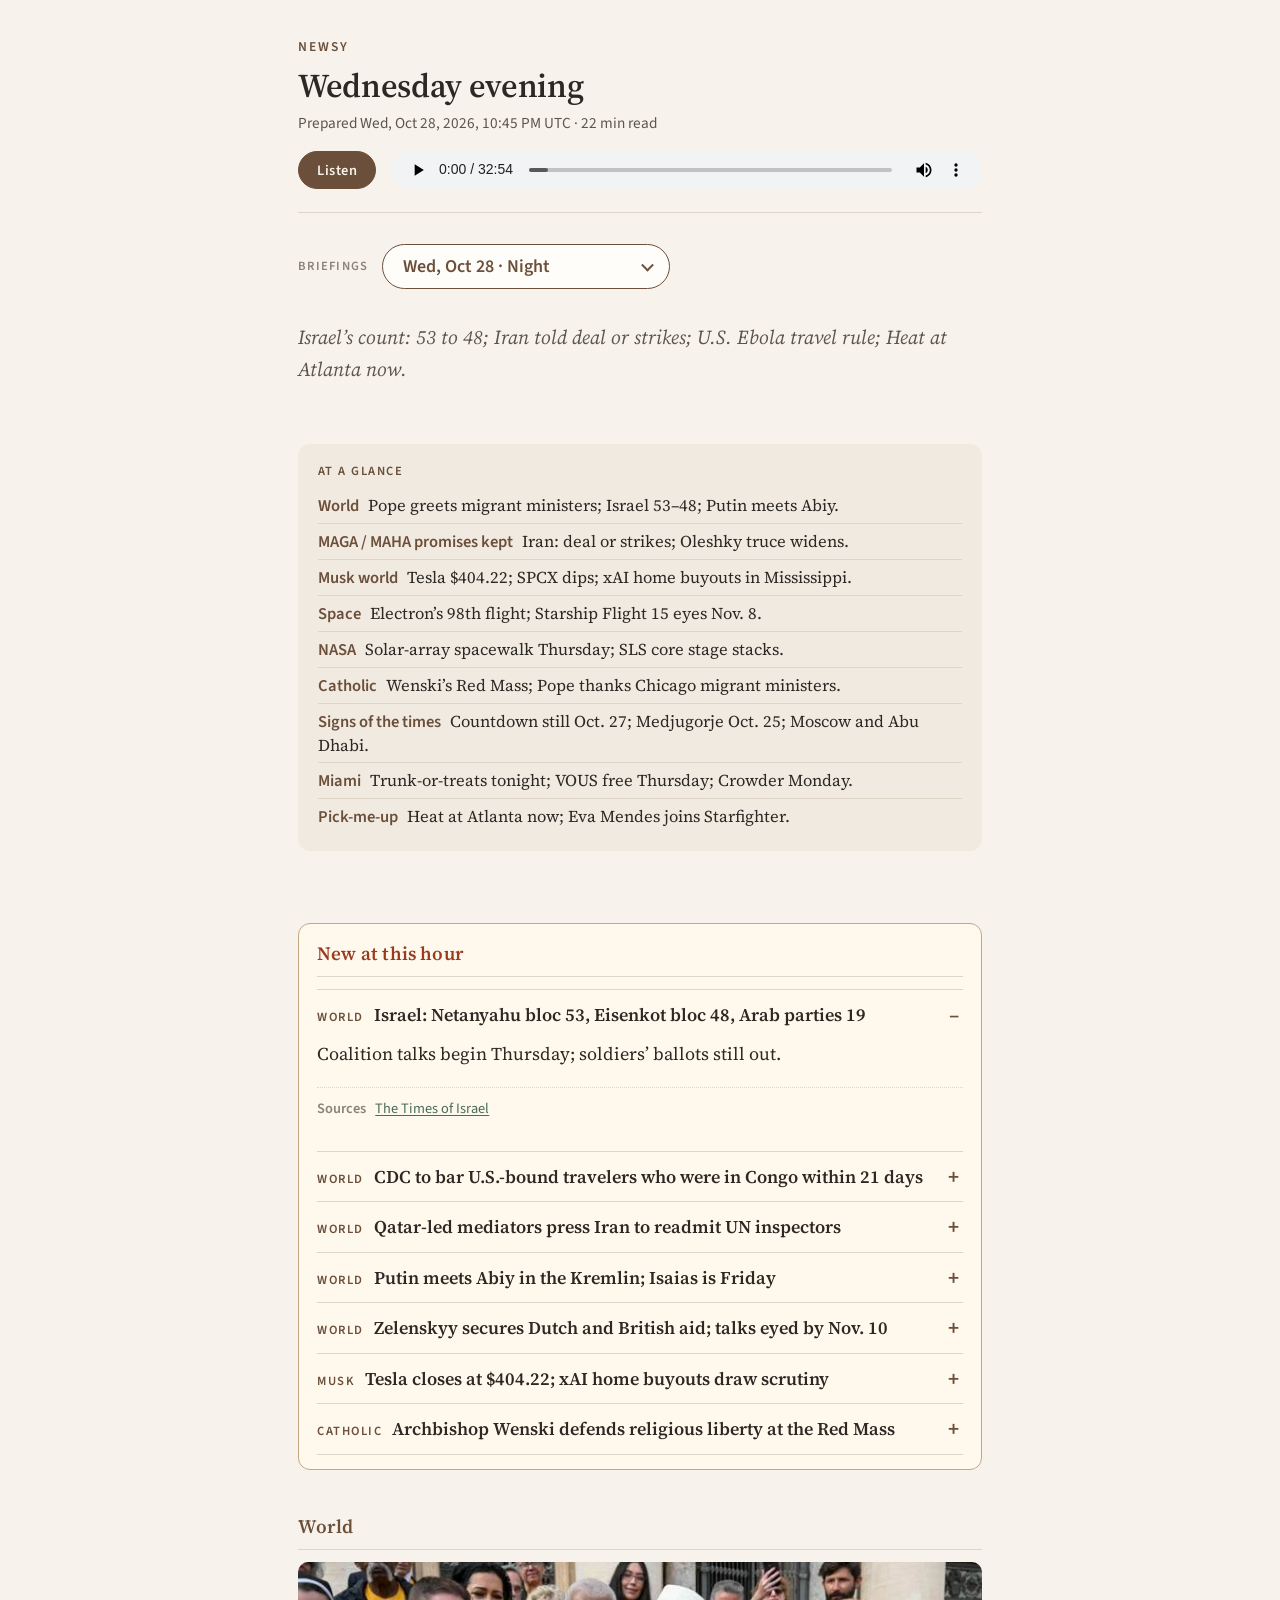
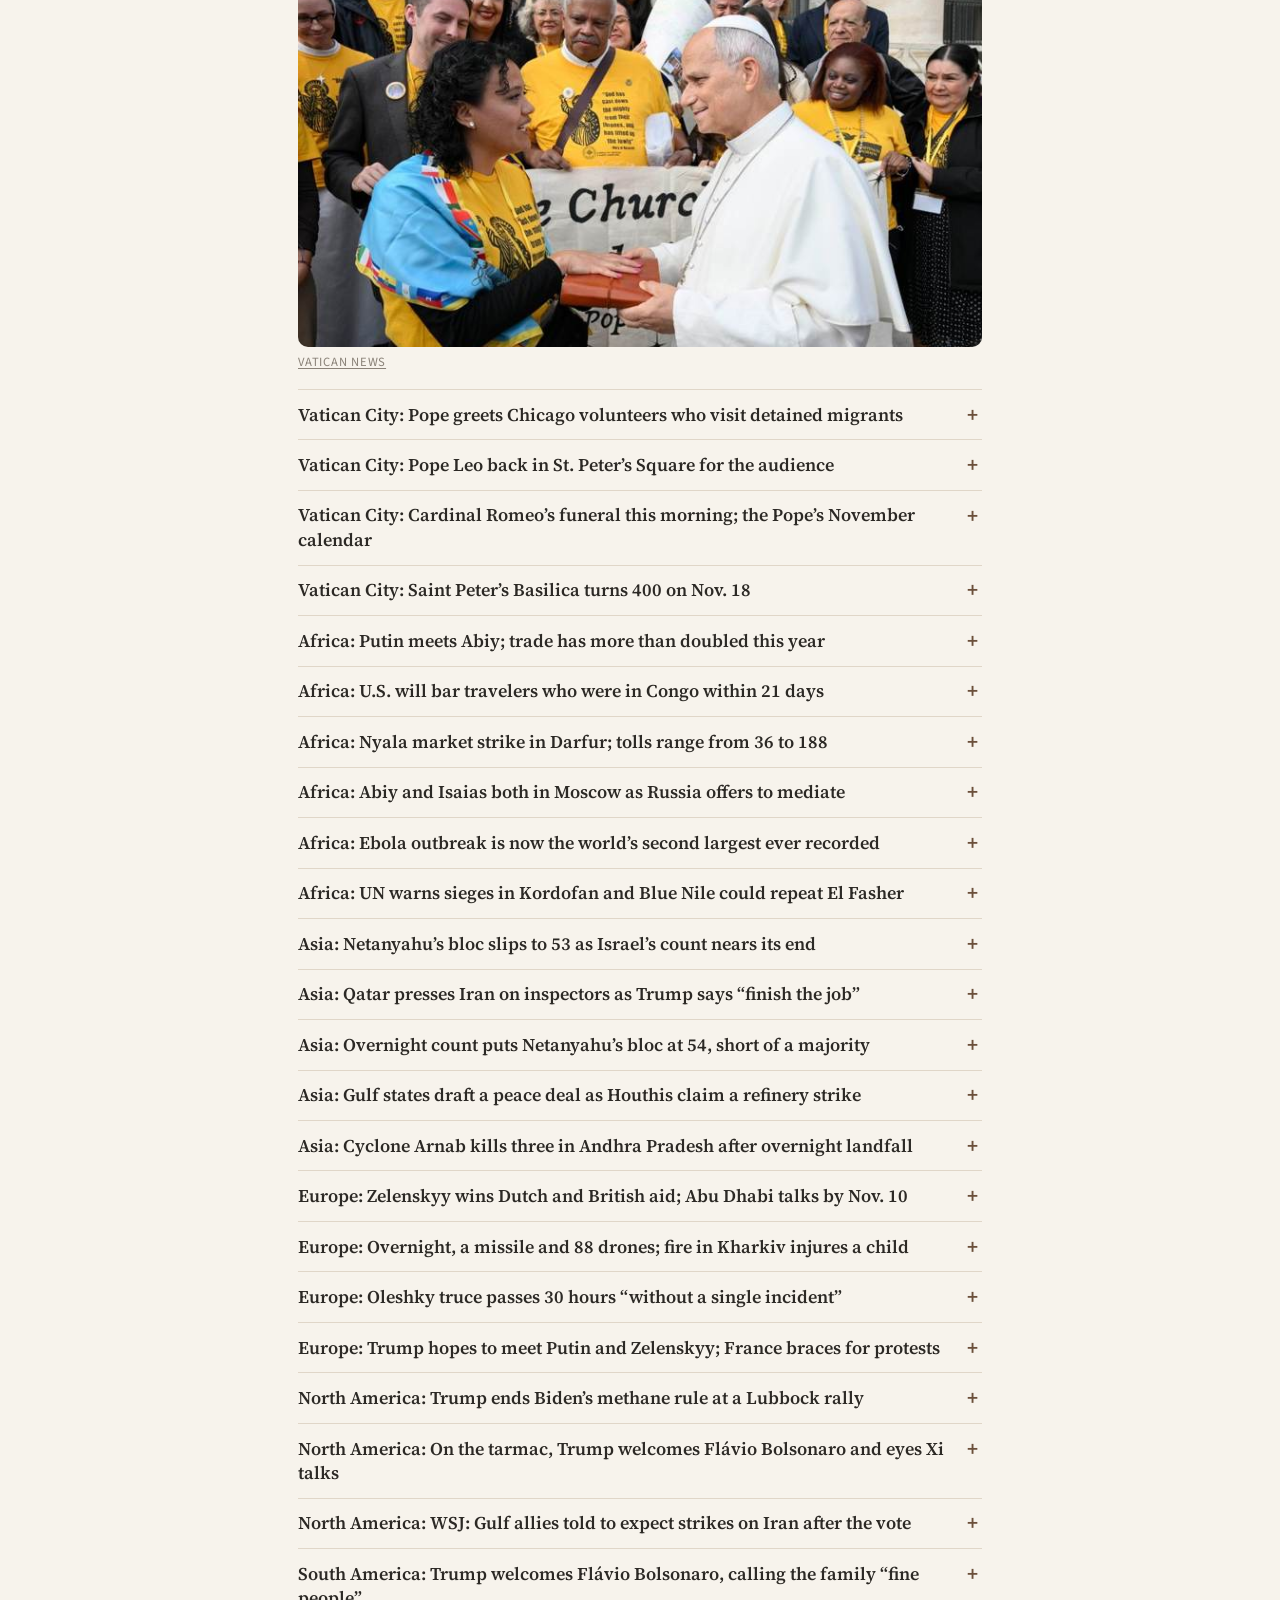
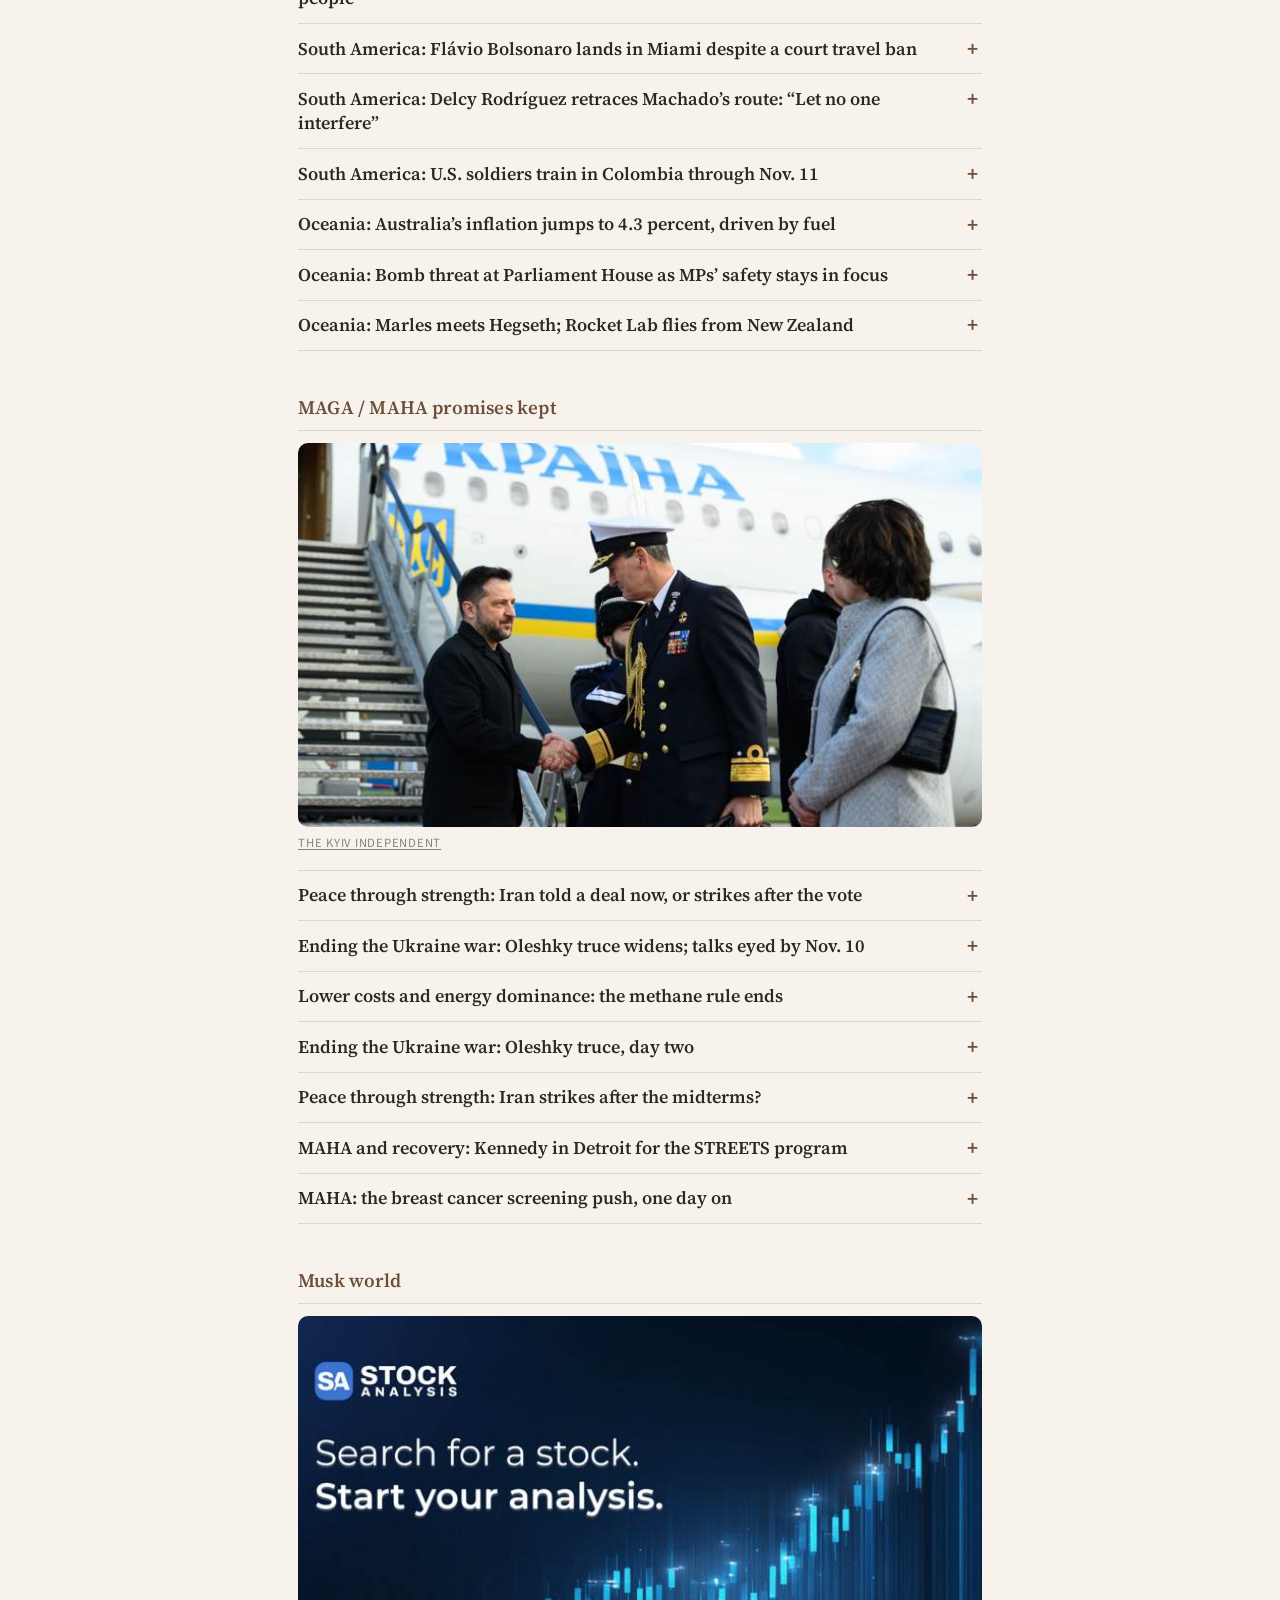
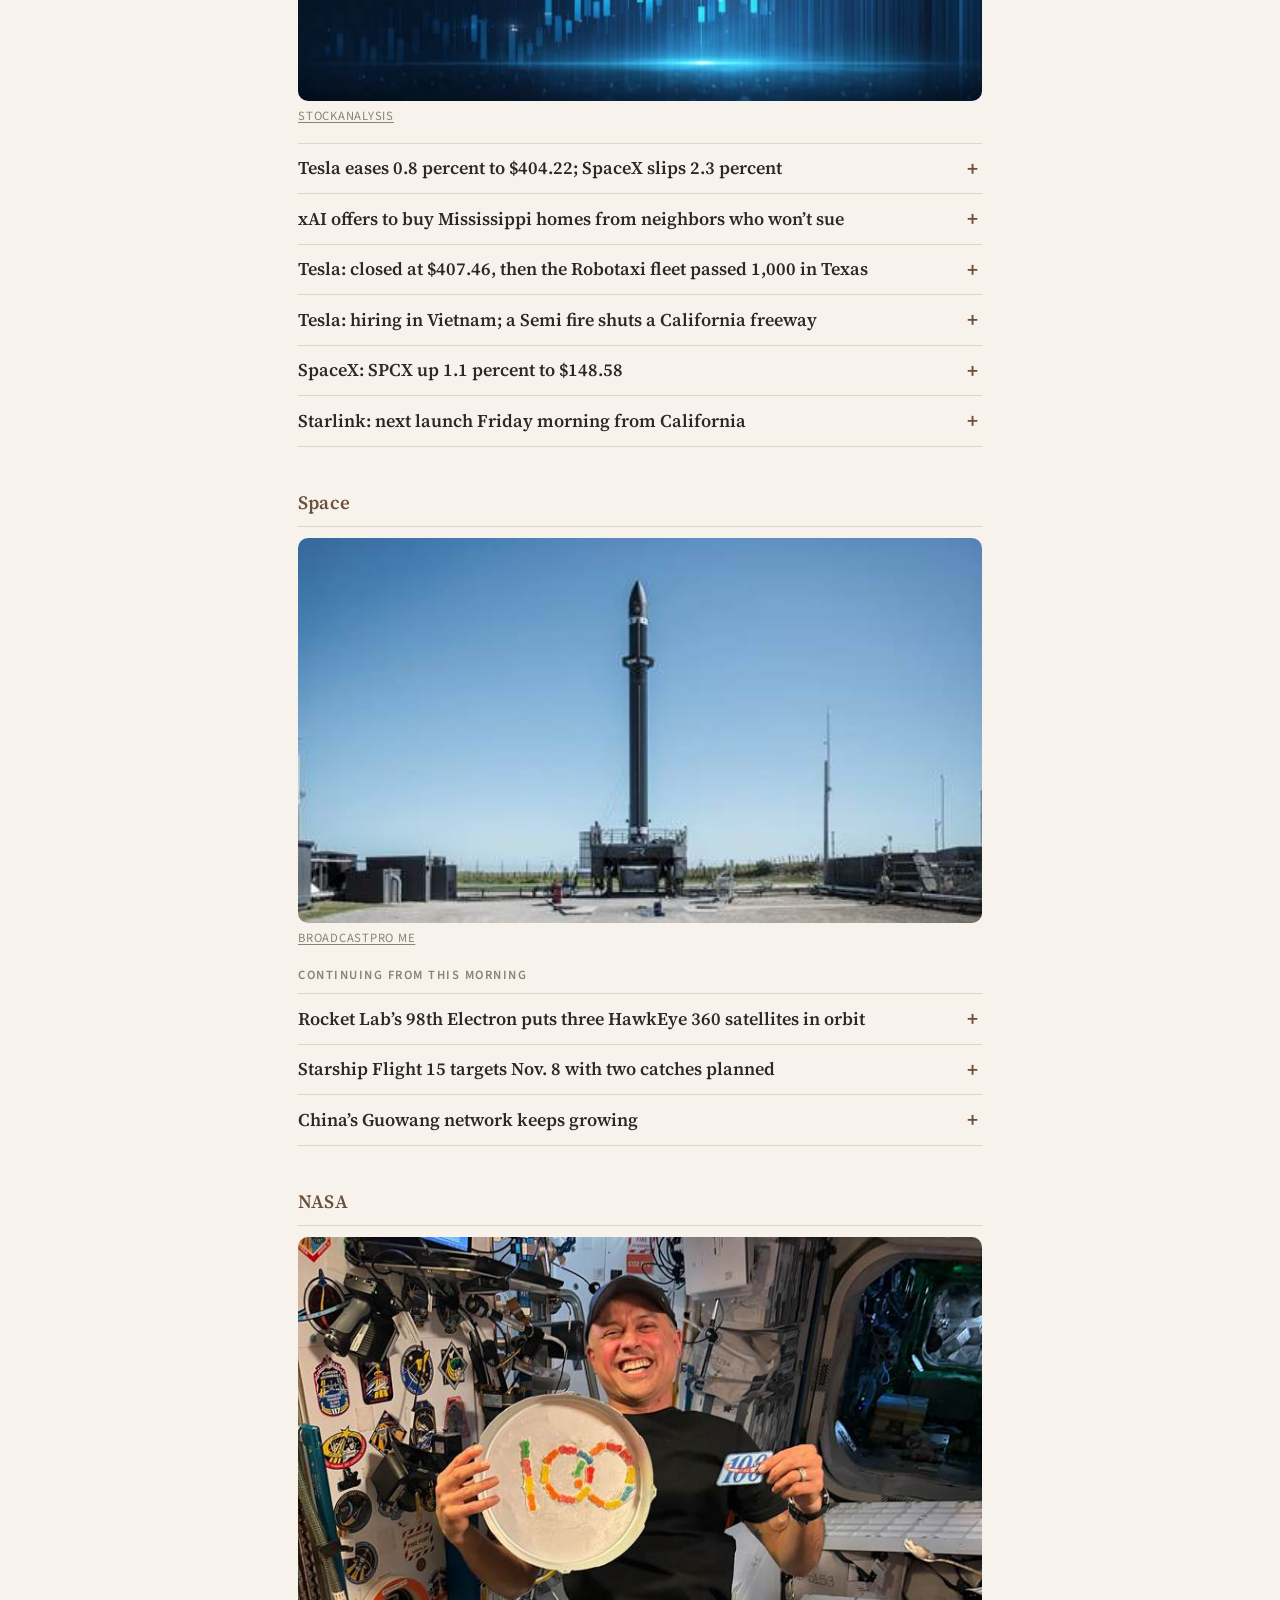
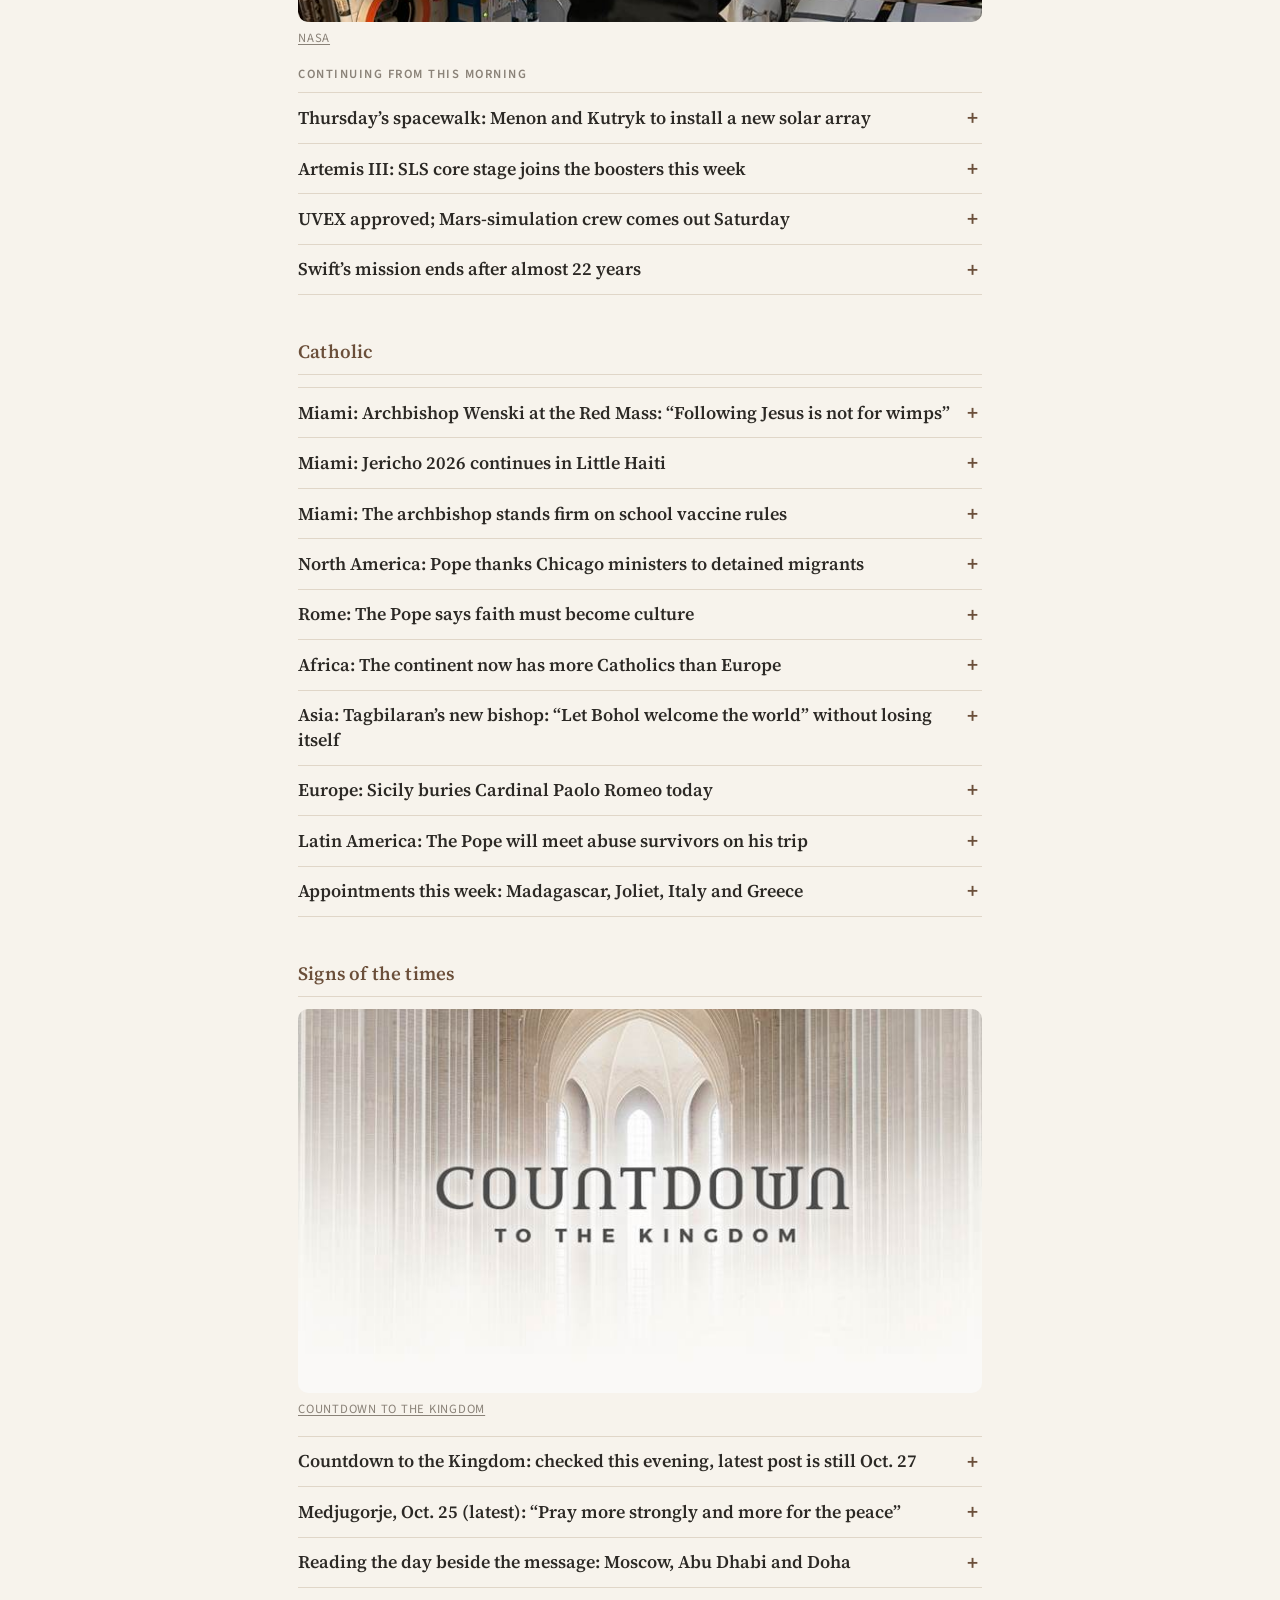
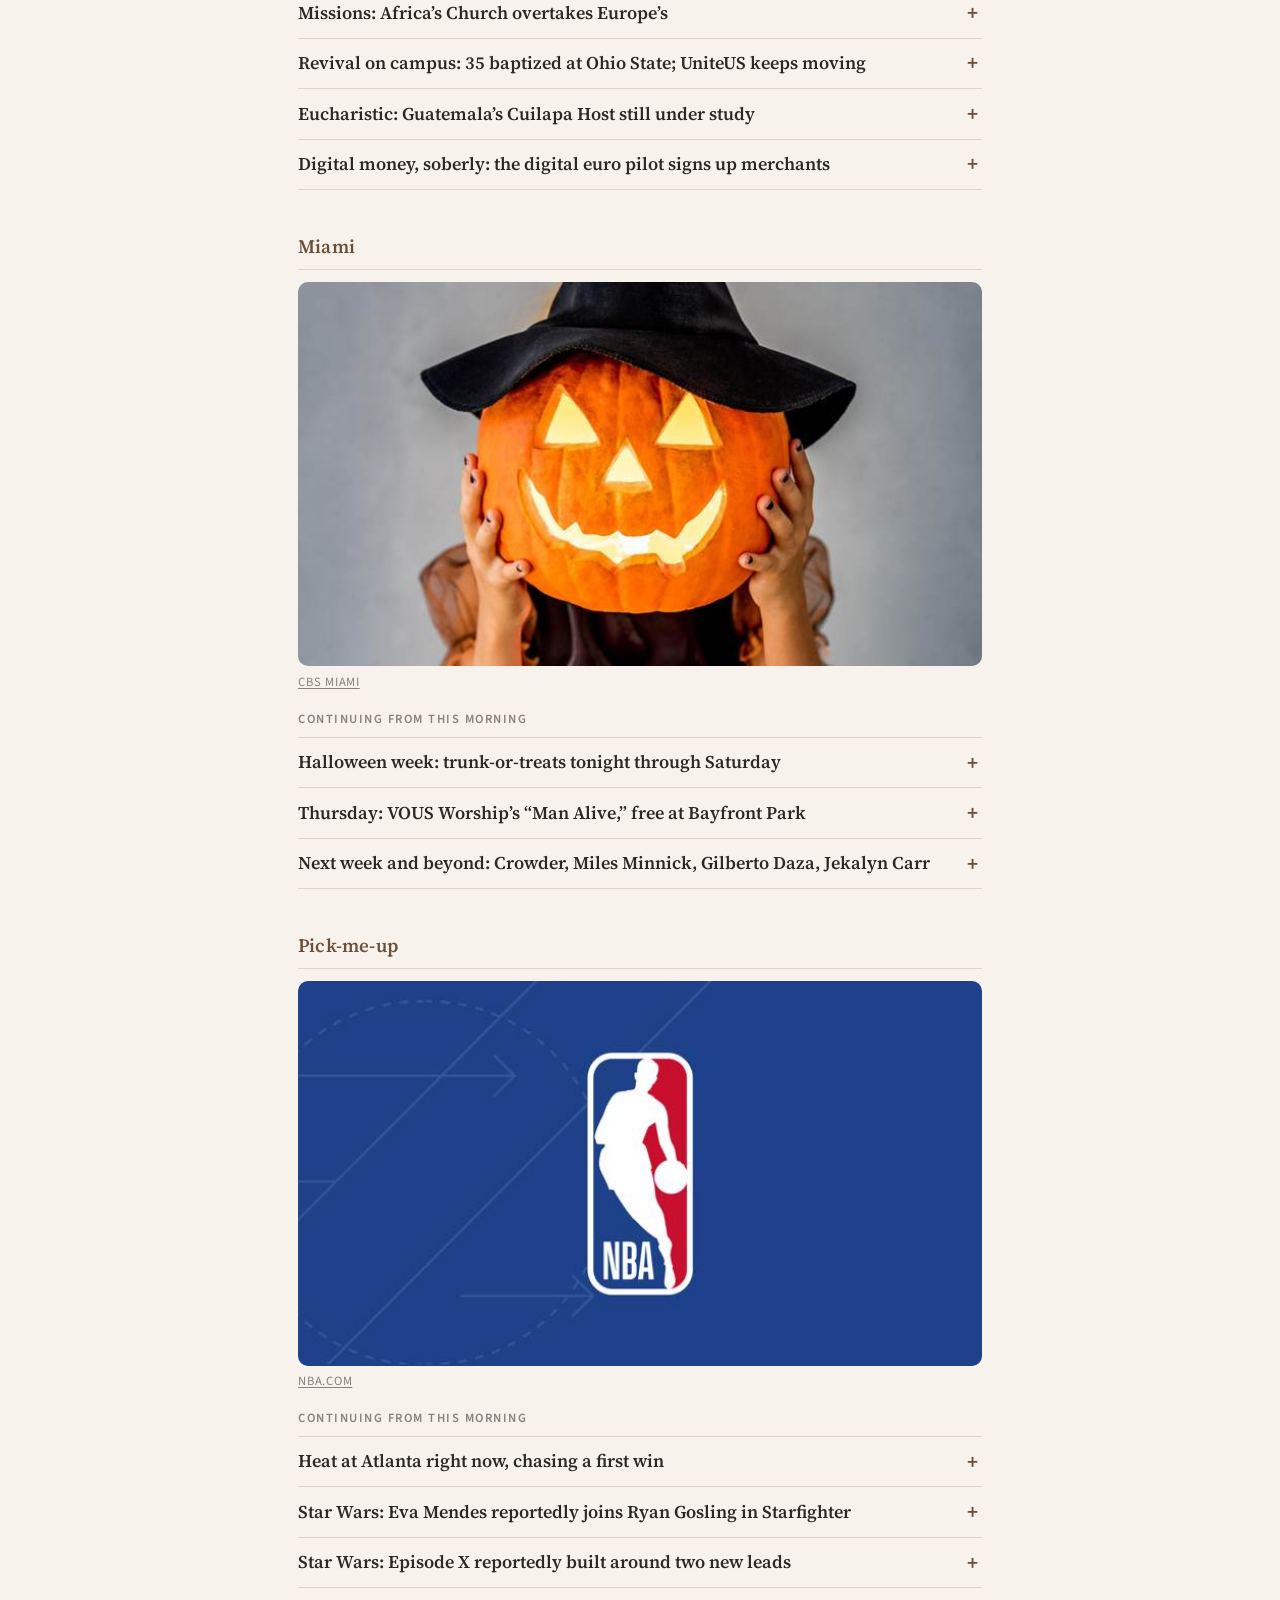
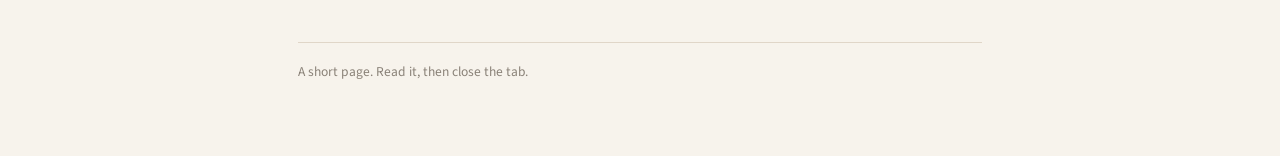
==== commit c2042159: "Newsy: Wednesday evening 2026-10-28 Co-authored-by: music-droid <music-droid@users.noreply.github.co" ====
--- a/newsy.html
+++ b/newsy.html
@@ -777,6 +777,1215 @@
 
   const EMBEDDED_BRIEFINGS = [
   {
+    "id": "2026-10-28-evening",
+    "date": "2026-10-28",
+    "slot": "evening",
+    "label": "Wednesday evening",
+    "generatedAt": "2026-10-28T18:45:00-04:00",
+    "schema": 2,
+    "topLine": "Israel’s count: 53 to 48; Iran told deal or strikes; U.S. Ebola travel rule; Heat at Atlanta now.",
+    "newAtThisHour": [
+      {
+        "beat": "world",
+        "headline": "Israel: Netanyahu bloc 53, Eisenkot bloc 48, Arab parties 19",
+        "body": "<p>Coalition talks begin Thursday; soldiers’ ballots still out.<\/p>",
+        "sources": [
+          {
+            "name": "The Times of Israel",
+            "url": "https://www.timesofisrael.com/liveblog_entry/with-over-85-of-votes-counted-pro-netanyahu-bloc-gets-53-seats-eisenkot-led-bloc-at-48-and-arab-parties-have-19/"
+          }
+        ]
+      },
+      {
+        "beat": "world",
+        "headline": "CDC to bar U.S.-bound travelers who were in Congo within 21 days",
+        "body": "<p>The rule runs Nov. 3 to Dec. 18.<\/p>",
+        "sources": [
+          {
+            "name": "CIDRAP",
+            "url": "https://www.cidrap.umn.edu/ebola/ebola-outbreak-dr-congo-approaches-5000-deaths-us-issues-new-travel-rule"
+          }
+        ]
+      },
+      {
+        "beat": "world",
+        "headline": "Qatar-led mediators press Iran to readmit UN inspectors",
+        "body": "<p>Trump: finish the job “through a deal or another way.”<\/p>",
+        "sources": [
+          {
+            "name": "Axios",
+            "url": "https://www.axios.com/2026/10/28/iran-war-arab-mediators-war-post-midterms"
+          }
+        ]
+      },
+      {
+        "beat": "world",
+        "headline": "Putin meets Abiy in the Kremlin; Isaias is Friday",
+        "body": "<p>Trade has more than doubled this year.<\/p>",
+        "sources": [
+          {
+            "name": "RIA Novosti",
+            "url": "https://ria.ru/20261028/putin-2127675876.html"
+          }
+        ]
+      },
+      {
+        "beat": "world",
+        "headline": "Zelenskyy secures Dutch and British aid; talks eyed by Nov. 10",
+        "body": "<p>The Oleshky truce widens across more of Kherson.<\/p>",
+        "sources": [
+          {
+            "name": "The Kyiv Independent",
+            "url": "https://kyivindependent.com/ukraine-war-latest-oleshky-ceasefire-holds-as-zelensky-secures-new-aid-pledges/"
+          }
+        ]
+      },
+      {
+        "beat": "musk",
+        "headline": "Tesla closes at $404.22; xAI home buyouts draw scrutiny",
+        "body": "<p>SPCX fell 2.25 percent.<\/p>",
+        "sources": [
+          {
+            "name": "The Guardian",
+            "url": "https://www.theguardian.com/us-news/2026/oct/28/datacenter-noise-lawsuit-elon-musk-mississippi"
+          }
+        ]
+      },
+      {
+        "beat": "catholic",
+        "headline": "Archbishop Wenski defends religious liberty at the Red Mass",
+        "body": "<p>From the left and the right, he said.<\/p>",
+        "sources": [
+          {
+            "name": "Archdiocese of Miami",
+            "url": "https://www.miamiarch.org/CatholicDiocese.php?op=Article_as-judges-and-officers-of-the-court-you-are-the-caretakers-of-our-societal-covenant"
+          }
+        ]
+      }
+    ],
+    "beats": [
+      {
+        "id": "world",
+        "title": "World",
+        "headline": "Pope greets migrant ministers; Israel 53–48; Putin meets Abiy.",
+        "stories": [
+          {
+            "headline": "Vatican City: Pope greets Chicago volunteers who visit detained migrants",
+            "body": "<p>At the end of this morning’s audience, Pope Leo greeted about thirty members of Chicago’s Coalition for Spiritual and Public Leadership, priests, deacons, students and lay leaders who visit immigrants held at the Broadview ICE facility. Since May they have made more than 135 visits to 725 detainees. They brought him items from migrants telling their stories; Scalabrinian laywoman Abigail Ortiz Valles said every visit to Broadview is an encounter with Christ’s Passion. A pilgrimage group from St. Jude in New Lenox, Illinois, including the Pope’s brother John Joseph Prevost, was also in the square.<\/p>",
+            "sources": [
+              {
+                "name": "Vatican News",
+                "url": "https://www.vaticannews.va/en/pope/news/2026-10/pope-leo-xiv-meets-chicago-coalition-spiritual-public-leadership.html"
+              },
+              {
+                "name": "Vatican News",
+                "url": "https://www.vaticannews.va/en/pope/news/2026-10/pope-leo-xiv-general-audience-gaudium-spes-culture-faith.html"
+              }
+            ]
+          },
+          {
+            "headline": "Vatican City: Pope Leo back in St. Peter’s Square for the audience",
+            "body": "<p>Pope Leo rode the popemobile through St. Peter’s Square this morning, Rome time, and gave his Wednesday catechesis outdoors. Continuing his series on Gaudium et Spes, he said faith “enriches and brings to fulfillment every culture it encounters” and must itself “become a culture that is shaped by Christ.” Beforehand he met Mercedes-Benz executives marking a century of the Popemobile, urging that technology serve human dignity, creation and the common good.<\/p>",
+            "sources": [
+              {
+                "name": "Vatican News",
+                "url": "https://www.vaticannews.va/en/pope/news/2026-10/pope-leo-xiv-general-audience-gaudium-spes-culture-faith.html"
+              },
+              {
+                "name": "Vatican News",
+                "url": "https://www.vaticannews.va/en/pope/news/2026-10/pope-greets-mercedes-benz-executives.html"
+              }
+            ],
+            "why": "The catechesis series on the Council’s Gaudium et Spes continues weekly ahead of the Nov. 6 trip to South America."
+          },
+          {
+            "headline": "Vatican City: Cardinal Romeo’s funeral this morning; the Pope’s November calendar",
+            "body": "<p>The funeral of Cardinal Paolo Romeo, Palermo’s archbishop from 2006 to 2015, is at 11 a.m. Rome time, 6 a.m. Eastern, in Acireale’s cathedral. In his condolence telegram, Pope Leo called him a “dear brother who generously served the Gospel,” recalling his years as papal representative in Haiti, Colombia, Canada and Italy. The Vatican also released the Pope’s liturgies ahead: All Souls’ Mass at Rome’s Verano Cemetery on Nov. 2, a Mass for deceased cardinals and bishops on Nov. 5, then the Nov. 6–17 trip to Uruguay, Argentina and Peru.<\/p>",
+            "sources": [
+              {
+                "name": "Vatican News",
+                "url": "https://www.vaticannews.va/en/pope/news/2026-10/pope-leo-xiv-cardinal-archbishop-emeritus-palermo-telegram-death.html"
+              },
+              {
+                "name": "Holy See Press Office",
+                "url": "https://press.vatican.va/content/salastampa/en/bollettino/pubblico/2026/10/27/261027a.html"
+              },
+              {
+                "name": "Diocese of Acireale",
+                "url": "https://www.diocesiacireale.it/events/acireale-basilica-cattedrale-funerale-di-sua-em-za-rev-ma-il-signor-cardinale-paolo-romeo-arcivescovo-emerito-di-palermo/"
+              }
+            ]
+          },
+          {
+            "headline": "Vatican City: Saint Peter’s Basilica turns 400 on Nov. 18",
+            "body": "<p>On returning from South America, the Pope will celebrate Mass on Nov. 18 for the fourth centenary of the dedication of Saint Peter’s Basilica, consecrated in 1626. On Dec. 8 he goes to Piazza di Spagna for the traditional act of veneration of Mary Immaculate. The trip itself will include a meeting with survivors of clergy abuse, the Vatican confirmed Tuesday.<\/p>",
+            "sources": [
+              {
+                "name": "Vatican News",
+                "url": "https://www.vaticannews.va/en/pope/news/2026-10/pope-leo-to-celebrate-all-souls-mass-at-rome-s-verano-cemetery.html"
+              },
+              {
+                "name": "The Washington Post (AP)",
+                "url": "https://www.washingtonpost.com/world/2026/10/27/vatican-pope-abuse-trip/69daec20-d220-11f1-9931-2a41b76fc976_story.html"
+              }
+            ]
+          },
+          {
+            "headline": "Africa: Putin meets Abiy; trade has more than doubled this year",
+            "body": "<p>Putin received Ethiopia’s Prime Minister Abiy Ahmed at the Kremlin this evening, Moscow time, on the sidelines of the Russia–Africa summit. Putin said trade topped 1.3 billion dollars from January to September, more than double all of 2025, and pointed to energy, farming, industry, health and space; Abiy spoke of nuclear cooperation. No public word yet on Eritrea, whose President Isaias Afwerki sees Putin on Friday, among 11 meetings that day.<\/p>",
+            "sources": [
+              {
+                "name": "Kremlin",
+                "url": "http://kremlin.ru/events/president/news/81112"
+              },
+              {
+                "name": "RIA Novosti",
+                "url": "https://ria.ru/20261028/putin-2127675876.html"
+              },
+              {
+                "name": "The Abay Times",
+                "url": "https://abaytimes.com/politics/isaias-arrives-in-moscow-as-putin-schedules-talks-with-abiy"
+              }
+            ],
+            "why": "Russia has offered to host Ethiopia–Eritrea contacts; Friday’s Isaias meeting is the one to watch."
+          },
+          {
+            "headline": "Africa: U.S. will bar travelers who were in Congo within 21 days",
+            "body": "<p>The CDC says that from Nov. 3 through Dec. 18, everyone boarding a flight to the United States must sign that they have not been in Congo in the previous 21 days, and U.S. citizens are included. The count is now 10,141 confirmed cases and 4,928 deaths, with 50 to 80 new cases a day across eight provinces. Genetic testing links the Kenyan and Nigerian cases to Congo’s outbreak; both patients passed through Entebbe airport on Oct. 3. Africa CDC’s Jean Kaseya warned Europe to prepare.<\/p>",
+            "sources": [
+              {
+                "name": "CIDRAP",
+                "url": "https://www.cidrap.umn.edu/ebola/ebola-outbreak-dr-congo-approaches-5000-deaths-us-issues-new-travel-rule"
+              },
+              {
+                "name": "UN News",
+                "url": "https://news.un.org/en/story/2026/10/1168689"
+              }
+            ]
+          },
+          {
+            "headline": "Africa: Nyala market strike in Darfur; tolls range from 36 to 188",
+            "body": "<p>An army drone struck a crowded market in Nyala, South Darfur, on Monday night. Doctors Without Borders received 36 bodies and more than 150 wounded; the Emergency Lawyers group says more than 100 died, and the Tasees coalition puts it at 188. Witnesses told AP some of those killed were civilians selling food to fighters. The figures cannot be independently checked.<\/p>",
+            "sources": [
+              {
+                "name": "Doctors Without Borders",
+                "url": "https://www.doctorswithoutborders.org/latest/sudan-drone-strike-nyala-market-causes-mass-casualties"
+              },
+              {
+                "name": "AP News",
+                "url": "https://apnews.com/article/sudan-darfur-nyala-market-attack-012abd09b3cd9ca20a733f5eb114d588"
+              },
+              {
+                "name": "Dabanga",
+                "url": "https://www.dabangasudan.org/en/all-news/article/tasees-places-south-darfur-market-strike-toll-at-188-msf-receives-36-bodies-in-nyala"
+              }
+            ]
+          },
+          {
+            "headline": "Africa: Abiy and Isaias both in Moscow as Russia offers to mediate",
+            "body": "<p>The third Russia–Africa summit opens today in Moscow with 48 countries taking part, 22 led by heads of state. Ethiopia’s Prime Minister Abiy Ahmed meets Putin today; Eritrea’s President Isaias Afwerki, who arrived Tuesday, sees him Friday. Russia has offered a venue for Ethiopia–Eritrea contacts, and China says a special envoy will tour the region, but neither neighbor has accepted. On the ground, federal forces captured senior Tigrayan commander Maj. Gen. Yohannes Woldegiyorgis on Oct. 26, while Fano militias in Amhara attack the supply roads into Tigray.<\/p>",
+            "sources": [
+              {
+                "name": "The Abay Times",
+                "url": "https://abaytimes.com/politics/isaias-arrives-in-moscow-as-putin-schedules-talks-with-abiy"
+              },
+              {
+                "name": "The Japan Times (Bloomberg)",
+                "url": "https://www.japantimes.co.jp/news/2026/10/28/world/politics/putin-africa-moscow-summit/"
+              },
+              {
+                "name": "Critical Threats",
+                "url": "https://www.criticalthreats.org/briefs/ethiopia-war-security-review/october-27-2026"
+              }
+            ],
+            "why": "Both leaders in one city is the closest the two sides have come to talks since ties broke down; Ethiopia says it will talk only on three conditions."
+          },
+          {
+            "headline": "Africa: Ebola outbreak is now the world’s second largest ever recorded",
+            "body": "<p>With 10,060 confirmed cases and 4,887 deaths, Congo’s Bundibugyo outbreak is now the second-largest Ebola epidemic on record, and more than 2,700 of the infected are children, Save the Children says. A nurse was killed in an attack on health workers answering an alert. Kenya has nine linked cases, and Nigeria’s single case has been evacuated to Switzerland. The Norwegian Refugee Council is calling for an urgent scale-up of the response, and a treatment trial called TUMAINI began in Bunia on Oct. 23.<\/p>",
+            "sources": [
+              {
+                "name": "ABC News (Australia)",
+                "url": "https://www.abc.net.au/news/2026-10-28/ebola-latest-10000-cases/107318116"
+              },
+              {
+                "name": "ECDC",
+                "url": "https://www.ecdc.europa.eu/en/public-health-events/2026-eip-00026/2026-10-27"
+              },
+              {
+                "name": "NRC via ReliefWeb",
+                "url": "https://reliefweb.int/report/democratic-republic-congo/ebola-10000-confirmed-cases-demands-rapid-scale-nrc"
+              }
+            ]
+          },
+          {
+            "headline": "Africa: UN warns sieges in Kordofan and Blue Nile could repeat El Fasher",
+            "body": "<p>Marking a year since El Fasher fell to the Rapid Support Forces, UN officials called for accountability and an immediate ceasefire and urged both the army and the RSF to pull their forces out of cities. The UN’s genocide-prevention adviser warned that sieges in Kordofan and Blue Nile could open the way to new atrocities. Amnesty says fewer than 70,000 people remain in a city that once held more than a million, and 17 of the 19 people it interviewed had been detained.<\/p>",
+            "sources": [
+              {
+                "name": "SudaNews (Darfur24)",
+                "url": "https://sudanews.sd/en/story/27010"
+              },
+              {
+                "name": "Dabanga",
+                "url": "https://www.dabangasudan.org/en/all-news/article/atrocities-persist-in-el-fasher-one-year-after-rsf-takeover"
+              },
+              {
+                "name": "Amnesty International",
+                "url": "https://www.amnesty.org/en/latest/news/2026/10/sudan-el-fasher-civilians-suffer-unlawful-killings-detention-and-torture-one-year-after-citys-capture-by-the-rsf-new-testimony/"
+              }
+            ]
+          },
+          {
+            "headline": "Asia: Netanyahu’s bloc slips to 53 as Israel’s count nears its end",
+            "body": "<p>With about 93 percent of ordinary ballots counted, Israel’s Central Elections Committee has Netanyahu’s bloc at 53 seats, Eisenkot’s bloc at 48 and Arab-led parties at a record 19; 61 is a majority. Likud has slipped to 26 seats, with Eisenkot’s Yashar at 21. Somewhere between 430,000 and 600,000 double-envelope ballots, mostly soldiers and officials, are still to be counted over the next couple of days and could move seats. Democrats leader Yair Golan says formal coalition talks with Eisenkot and Yair Lapid begin Thursday.<\/p>",
+            "sources": [
+              {
+                "name": "The Times of Israel",
+                "url": "https://www.timesofisrael.com/liveblog_entry/with-over-85-of-votes-counted-pro-netanyahu-bloc-gets-53-seats-eisenkot-led-bloc-at-48-and-arab-parties-have-19/"
+              },
+              {
+                "name": "The Guardian",
+                "url": "https://www.theguardian.com/world/live/2026/oct/28/israel-election-results-live-updates-exit-polls-netanyahu-likud-eisenkot-latest-news"
+              }
+            ],
+            "why": "Eisenkot now faces a hard choice: an unprecedented pact with Arab parties, or a unity deal or new elections that keep Netanyahu in play."
+          },
+          {
+            "headline": "Asia: Qatar presses Iran on inspectors as Trump says “finish the job”",
+            "body": "<p>Axios reports Qatar, backed by Pakistan, Saudi Arabia, Egypt and Turkey, is urging Iran to let UN inspectors back into its bombed nuclear sites in return for oil waivers and some unfrozen funds for food. Iran says it will seek Supreme Leader Mojtaba Khamenei’s approval within days. Trump told Axios talks are happening through mediators but “we need to finish the job, either through a deal or another way.” U.S. and Israeli officials describe a possible week of heavy strikes after the midterms if there is no deal.<\/p>",
+            "sources": [
+              {
+                "name": "Axios",
+                "url": "https://www.axios.com/2026/10/28/iran-war-arab-mediators-war-post-midterms"
+              },
+              {
+                "name": "Haaretz",
+                "url": "https://www.haaretz.com/middle-east-news/iran/2026-10-28/ty-article/iran-says-new-proposal-to-reopen-strait-of-hormuz-under-review/000001a1-83a4-d9b5-a3b5-cfb49a840000"
+              }
+            ]
+          },
+          {
+            "headline": "Asia: Overnight count puts Netanyahu’s bloc at 54, short of a majority",
+            "body": "<p>With about 71 percent of votes counted by Wednesday morning in Israel, Netanyahu’s bloc has 54 of 120 seats, the Eisenkot-led opposition 47, and Arab-led parties 19. Likud leads with 27 seats, ahead of Eisenkot’s Yashar at about 21, and turnout was 77.7 percent. Eisenkot has left the door open to working with Arab parties under conditions. Soldiers’ ballots are still being counted. President Trump said Netanyahu “did very well” and the race “might be winning or tie.”<\/p>",
+            "sources": [
+              {
+                "name": "israelielections.com",
+                "url": "https://israelielections.com/2026/results/"
+              },
+              {
+                "name": "The Guardian",
+                "url": "https://www.theguardian.com/world/live/2026/oct/28/israel-election-results-live-updates-exit-polls-netanyahu-likud-eisenkot-latest-news"
+              },
+              {
+                "name": "AP News",
+                "url": "https://apnews.com/article/israel-elections-netanyahu-eisenkot-arab-coalition-results-d4680e90210c9a8611853fda9d0deb61"
+              }
+            ]
+          },
+          {
+            "headline": "Asia: Gulf states draft a peace deal as Houthis claim a refinery strike",
+            "body": "<p>The Guardian reports Gulf states are building a multipart deal: Iran would reopen the Strait of Hormuz within four days of sanctions being lifted, and the Houthis would withdraw. The U.S. and Europe also want UN inspectors readmitted to Iran. Iran had earlier demanded seven days. Meanwhile the Houthis say they hit Saudi Arabia’s Ras Tanura refinery, causing a fire, with a ballistic missile, which Riyadh has not confirmed, and the Wall Street Journal reports the U.S. told Gulf allies to prepare for a “short, intense” campaign against Iran after the midterms.<\/p>",
+            "sources": [
+              {
+                "name": "The Guardian",
+                "url": "https://www.theguardian.com/world/2026/oct/28/gulf-states-multipart-peace-deal-avert-renewal-us-iran-war"
+              },
+              {
+                "name": "CGTN (Reuters)",
+                "url": "https://news.cgtn.com/news/2026-10-28/Saudi-Houthi-attacks-continue-as-both-sides-report-strikes-1RBsjILgc8M/p.html"
+              },
+              {
+                "name": "Anadolu",
+                "url": "https://www.aa.com.tr/en/world/morning-briefing-oct-28-2026/4103303"
+              }
+            ]
+          },
+          {
+            "headline": "Asia: Cyclone Arnab kills three in Andhra Pradesh after overnight landfall",
+            "body": "<p>Arnab crossed the Andhra Pradesh and Yanam coast between 2 and 8 a.m. local time Wednesday and weakened to a severe cyclonic storm. Three people died, one under a falling tree in Bhimavaram and two from downed live wires. About 57,000 people are in relief camps in Andhra Pradesh and 30,000 were evacuated in Odisha, with crops on roughly 70,900 hectares damaged.<\/p>",
+            "sources": [
+              {
+                "name": "The New Indian Express",
+                "url": "https://www.newindianexpress.com/india/2026/Oct/28/cyclone-arnab-kills-three-over-87000-evacuated-in-odisha-andhra-pradesh-as-heavy-rain-looms"
+              },
+              {
+                "name": "ThePrint",
+                "url": "https://theprint.in/india/cyclone-arnab-andhra-pradesh-bears-the-brunt-as-3-dead-31-houses-damaged-57000-evacuated/3083798/"
+              },
+              {
+                "name": "Hindustan Times",
+                "url": "https://www.hindustantimes.com/india-news/cyclone-arnab-naidu-writes-to-shah-says-no-loss-of-life-reports-crop-damage-101793175256270.html"
+              }
+            ]
+          },
+          {
+            "headline": "Europe: Zelenskyy wins Dutch and British aid; Abu Dhabi talks by Nov. 10",
+            "body": "<p>In the Netherlands, Zelenskyy secured a 500 million euro military package, and Britain announced what it calls its biggest-ever support package, about 13 billion dollars for 2027. He expects three-way peace talks in Abu Dhabi by Nov. 10, though no date is set. An adviser to Melania Trump says Putin asked for her as mediator and that Russia proposed widening the Oleshky truce across more of Kherson, which Ukraine accepted.<\/p>",
+            "sources": [
+              {
+                "name": "The Kyiv Independent",
+                "url": "https://kyivindependent.com/ukraine-war-latest-oleshky-ceasefire-holds-as-zelensky-secures-new-aid-pledges/"
+              },
+              {
+                "name": "DW",
+                "url": "https://www.dw.com/en/evacuation-from-oleshky-how-are-preparations-going/a-79790001"
+              }
+            ]
+          },
+          {
+            "headline": "Europe: Overnight, a missile and 88 drones; fire in Kharkiv injures a child",
+            "body": "<p>Russia fired an Iskander ballistic missile and 88 attack drones, 38 of them jet-powered, overnight, Ukraine’s Air Force said; 71 drones were downed and eight sites were hit. A large fire broke out in Kharkiv’s Osnovianskyi district, injuring five people, among them a four-year-old. Across Ukraine, Russian attacks killed two people and injured 17 over the past day.<\/p>",
+            "sources": [
+              {
+                "name": "Ukrainska Pravda",
+                "url": "https://www.pravda.com.ua/eng/news/2026/10/28/8060025/"
+              },
+              {
+                "name": "Kyiv Independent",
+                "url": "https://kyivindependent.com/ceasefire-in-oleshky-enters-30th-hour-as-russian-strikes-kill-2-injure-17-elsewhere-in-ukraine-over-past-day/"
+              }
+            ]
+          },
+          {
+            "headline": "Europe: Oleshky truce passes 30 hours “without a single incident”",
+            "body": "<p>Ukraine’s human rights commissioner Dmytro Lubinets says the first 30 hours of the Oleshky ceasefire passed with no incidents. Russia’s rights commissioner Tatyana Lantratova says it runs until 10:59 p.m. Moscow time on Nov. 1. Oleshky, across the Dnipro from Kherson, is under Russian occupation; the truce is meant to let civilians leave and supplies get in once roads are de-mined.<\/p>",
+            "sources": [
+              {
+                "name": "Kyiv Independent",
+                "url": "https://kyivindependent.com/ceasefire-in-oleshky-enters-30th-hour-as-russian-strikes-kill-2-injure-17-elsewhere-in-ukraine-over-past-day/"
+              },
+              {
+                "name": "Anadolu",
+                "url": "https://www.aa.com.tr/en/world/morning-briefing-oct-28-2026/4103303"
+              }
+            ]
+          },
+          {
+            "headline": "Europe: Trump hopes to meet Putin and Zelenskyy; France braces for protests",
+            "body": "<p>Back from Texas overnight, President Trump said he hopes to meet Putin and Zelenskyy soon and that “a lot of progress” has been made; Putin has said Russia is ready to resume U.S.-mediated talks next month. In France, a Ligue 1 match in Lyon was moved because of nationwide protests planned for Saturday over living costs and school conditions. Turkey says it will load fuel at its first nuclear plant, Akkuyu, within weeks.<\/p>",
+            "sources": [
+              {
+                "name": "CNBC",
+                "url": "https://www.cnbc.com/2026/10/28/trump-bolsonaro-us-brazil-election.html"
+              },
+              {
+                "name": "Anadolu",
+                "url": "https://www.aa.com.tr/en/world/morning-briefing-oct-28-2026/4103303"
+              }
+            ]
+          },
+          {
+            "headline": "North America: Trump ends Biden’s methane rule at a Lubbock rally",
+            "body": "<p>At Tuesday night’s rally in Lubbock, Texas, the President announced he is ending the Biden-era methane rule for oil and gas, claiming 45 billion dollars in savings and 210 million more barrels of oil. The rule had been projected to prevent 58 million tons of methane emissions by 2038. Environmental Defense Fund’s Fred Krupp called the repeal a “free pass” for polluters. Supporters say it will lower energy costs as fuel prices stay high during the Iran war.<\/p>",
+            "sources": [
+              {
+                "name": "NPR (AP)",
+                "url": "https://www.npr.org/2026/10/28/g-s1-150299/trump-methane-restrictions"
+              }
+            ]
+          },
+          {
+            "headline": "North America: On the tarmac, Trump welcomes Flávio Bolsonaro and eyes Xi talks",
+            "body": "<p>Returning to Joint Base Andrews overnight, the President said he would “approve” of Brazil’s defeated candidate Flávio Bolsonaro coming to the U.S., calling Brazil’s election “very strange.” He said a nuclear-disarmament meeting with China’s Xi Jinping is scheduled and that he will attend the ASEAN summit in Manila in November. The midterm elections are Tuesday, Nov. 3.<\/p>",
+            "sources": [
+              {
+                "name": "CNBC",
+                "url": "https://www.cnbc.com/2026/10/28/trump-bolsonaro-us-brazil-election.html"
+              }
+            ]
+          },
+          {
+            "headline": "North America: WSJ: Gulf allies told to expect strikes on Iran after the vote",
+            "body": "<p>The Wall Street Journal reports the U.S. has told several Gulf countries to prepare for a “short, intense military campaign” against Iran after the Nov. 3 midterms. A Patriot battery is moving from Texas to the region, troops have been pulled from exposed bases, and bombers are being readied.<\/p>",
+            "sources": [
+              {
+                "name": "Anadolu (citing WSJ)",
+                "url": "https://www.aa.com.tr/en/world/morning-briefing-oct-28-2026/4103303"
+              },
+              {
+                "name": "The Guardian",
+                "url": "https://www.theguardian.com/world/2026/oct/28/gulf-states-multipart-peace-deal-avert-renewal-us-iran-war"
+              }
+            ]
+          },
+          {
+            "headline": "South America: Trump welcomes Flávio Bolsonaro, calling the family “fine people”",
+            "body": "<p>Trump said Wednesday he approved Flávio Bolsonaro’s arrival in the U.S. after his defeat in Brazil’s presidential election. The family left Brazil through Argentina and Ecuador, and the U.S. granted them visas, though Bolsonaro refused to hand over his passports in a Brazilian money-laundering investigation.<\/p>",
+            "sources": [
+              {
+                "name": "CNBC",
+                "url": "https://www.cnbc.com/2026/10/28/trump-bolsonaro-us-brazil-election.html"
+              },
+              {
+                "name": "AP News",
+                "url": "https://apnews.com/article/brazil-election-flavio-bolsonaro-ecuador-argentina-9fc1f409ed993403736dbae07bd74bd8"
+              }
+            ]
+          },
+          {
+            "headline": "South America: Flávio Bolsonaro lands in Miami despite a court travel ban",
+            "body": "<p>Brazil’s defeated presidential candidate arrived in Miami on Tuesday, met by his brother Eduardo, O Globo reports, despite a judicial ban on travel. President Trump said overnight he would approve of the visit. Brazil’s Federal Police have canceled his passports.<\/p>",
+            "sources": [
+              {
+                "name": "Anadolu",
+                "url": "https://www.aa.com.tr/en/world/morning-briefing-oct-28-2026/4103303"
+              },
+              {
+                "name": "CNBC",
+                "url": "https://www.cnbc.com/2026/10/28/trump-bolsonaro-us-brazil-election.html"
+              }
+            ]
+          },
+          {
+            "headline": "South America: Delcy Rodríguez retraces Machado’s route: “Let no one interfere”",
+            "body": "<p>Venezuela’s acting president toured Aragua and other states along the road María Corina Machado traveled on her return, warning “radical sectors” not to meddle with the country’s “stability.” She promised relief “soon” from worsening blackouts, citing 7,400 megawatts to be added with General Electric and Argentina’s Impsa. She called Machado’s trip a “show.”<\/p>",
+            "sources": [
+              {
+                "name": "Infobae",
+                "url": "https://www.infobae.com/venezuela/2026/10/28/delcy-rodriguez-advirtio-a-la-oposicion-que-busca-un-cambio-de-regimen-en-venezuela-que-nadie-se-entrometa/"
+              }
+            ]
+          },
+          {
+            "headline": "South America: U.S. soldiers train in Colombia through Nov. 11",
+            "body": "<p>More than 300 U.S. troops are at Tolemaida, Colombia’s largest base, for the Vanguardia del Sur exercise on counternarcotics, illegal mining, drones and medical evacuation. Critics in Congress say lawmakers must authorize it; the government says training missions don’t need approval.<\/p>",
+            "sources": [
+              {
+                "name": "El País",
+                "url": "https://elpais.com/america-colombia/2026-10-27/mas-de-300-militares-estadounidenses-llegan-a-colombia-para-un-entrenamiento-contra-el-narcotrafico.html"
+              }
+            ]
+          },
+          {
+            "headline": "Oceania: Australia’s inflation jumps to 4.3 percent, driven by fuel",
+            "body": "<p>Headline inflation rose to 4.3 percent in September, and Treasurer Jim Chalmers blamed the Middle East war and fuel prices. The Reserve Bank’s chief economist says he sees no recession ahead. The Star casino group was also fined 260 million dollars.<\/p>",
+            "sources": [
+              {
+                "name": "The Guardian",
+                "url": "https://www.theguardian.com/australia-news/live/2026/oct/28/inflation-abs-labor-anthony-albanese-parliament-greens-david-shoebridge-one-nation-ntwnfb"
+              }
+            ]
+          },
+          {
+            "headline": "Oceania: Bomb threat at Parliament House as MPs’ safety stays in focus",
+            "body": "<p>Federal police searched the Senate wing after a bomb threat shortly before lunch and found nothing. Police told a hearing there were nearly 800 threats against MPs in six months, and Senator Fatima Payman apologized to Helen Haines for remarks about the attack that cost the MP both legs.<\/p>",
+            "sources": [
+              {
+                "name": "The Guardian",
+                "url": "https://www.theguardian.com/australia-news/live/2026/oct/28/inflation-abs-labor-anthony-albanese-parliament-greens-david-shoebridge-one-nation-ntwnfb"
+              },
+              {
+                "name": "The Sydney Morning Herald",
+                "url": "https://www.smh.com.au/national/[base64].html"
+              }
+            ]
+          },
+          {
+            "headline": "Oceania: Marles meets Hegseth; Rocket Lab flies from New Zealand",
+            "body": "<p>Defence Minister Richard Marles met U.S. Defense Secretary Pete Hegseth at the ASEAN defence ministers’ meeting on the sidelines of the regional talks. From New Zealand, Rocket Lab’s 98th Electron put three HawkEye 360 satellites into orbit.<\/p>",
+            "sources": [
+              {
+                "name": "The Guardian",
+                "url": "https://www.theguardian.com/australia-news/live/2026/oct/28/inflation-abs-labor-anthony-albanese-parliament-greens-david-shoebridge-one-nation-ntwnfb"
+              },
+              {
+                "name": "BroadcastPro ME",
+                "url": "https://www.broadcastprome.com/news/satellite/rocket-lab-launches-hawkeye-360-satellites-on-98th-electron-mission/"
+              }
+            ]
+          }
+        ],
+        "image": {
+          "src": "images/2026-10-28-evening-world.jpg",
+          "alt": "Vatican City: Pope greets Chicago volunteers who visit detained migrants",
+          "credit": "Vatican News",
+          "sourceUrl": "https://www.vaticannews.va/en/pope/news/2026-10/pope-leo-xiv-meets-chicago-coalition-spiritual-public-leadership.html"
+        }
+      },
+      {
+        "id": "promises",
+        "title": "MAGA / MAHA promises kept",
+        "headline": "Iran: deal or strikes; Oleshky truce widens.",
+        "stories": [
+          {
+            "headline": "Peace through strength: Iran told a deal now, or strikes after the vote",
+            "body": "<p>The promise was to end Iran’s nuclear threat. The action today: mediators carry a proposal swapping UN inspections for oil waivers, while Trump says the job will be finished “through a deal or another way.” The real impact so far is a reopened Hormuz route and an Iranian economy under heavy strain, but also the risk of a new week-long air campaign. Supporters call it leverage; critics fear escalation without a clear end.<\/p>",
+            "sources": [
+              {
+                "name": "Axios",
+                "url": "https://www.axios.com/2026/10/28/iran-war-arab-mediators-war-post-midterms"
+              }
+            ]
+          },
+          {
+            "headline": "Ending the Ukraine war: Oleshky truce widens; talks eyed by Nov. 10",
+            "body": "<p>The White House-brokered truce has held two days and now covers more of Kherson, and Zelenskyy expects talks in Abu Dhabi by Nov. 10. The impact is concrete for about 2,000 people still in Oleshky, though fighting goes on elsewhere and no evacuation has been confirmed yet.<\/p>",
+            "sources": [
+              {
+                "name": "The Kyiv Independent",
+                "url": "https://kyivindependent.com/ukraine-war-latest-oleshky-ceasefire-holds-as-zelensky-secures-new-aid-pledges/"
+              }
+            ]
+          },
+          {
+            "headline": "Lower costs and energy dominance: the methane rule ends",
+            "body": "<p><b>Promise:<\/b> cut regulations and unleash American energy. <b>Action:<\/b> the President announced the end of the Biden methane rule for oil and gas wells, in a Lubbock rally speech. <b>Impact:<\/b> the President claims 45 billion dollars in savings and 210 million more barrels; the rule had been projected to prevent 58 million tons of methane by 2038. Supporters see cheaper energy, and critics like EDF call it a “free pass” for polluters.<\/p>",
+            "sources": [
+              {
+                "name": "NPR (AP)",
+                "url": "https://www.npr.org/2026/10/28/g-s1-150299/trump-methane-restrictions"
+              }
+            ]
+          },
+          {
+            "headline": "Ending the Ukraine war: Oleshky truce, day two",
+            "body": "<p><b>Promise:<\/b> end the war. <b>Action:<\/b> the First Lady’s local ceasefire in Oleshky passed 30 hours without an incident, and the President says he hopes to meet Putin and Zelenskyy soon. <b>Impact:<\/b> a real, if small, humanitarian opening; skeptics note a missile and 88 drones hit elsewhere in Ukraine the same night.<\/p>",
+            "sources": [
+              {
+                "name": "Kyiv Independent",
+                "url": "https://kyivindependent.com/ceasefire-in-oleshky-enters-30th-hour-as-russian-strikes-kill-2-injure-17-elsewhere-in-ukraine-over-past-day/"
+              },
+              {
+                "name": "CNBC",
+                "url": "https://www.cnbc.com/2026/10/28/trump-bolsonaro-us-brazil-election.html"
+              }
+            ]
+          },
+          {
+            "headline": "Peace through strength: Iran strikes after the midterms?",
+            "body": "<p><b>Promise:<\/b> stop Iran’s nuclear program. <b>Action:<\/b> per the Wall Street Journal, Gulf allies have been told to expect a “short, intense” campaign after Nov. 3, while Gulf states race to finish a peace deal that would reopen Hormuz. <b>Impact:<\/b> supporters say pressure is pushing Iran toward terms; critics warn of a wider war and higher fuel prices.<\/p>",
+            "sources": [
+              {
+                "name": "Anadolu (citing WSJ)",
+                "url": "https://www.aa.com.tr/en/world/morning-briefing-oct-28-2026/4103303"
+              },
+              {
+                "name": "The Guardian",
+                "url": "https://www.theguardian.com/world/2026/oct/28/gulf-states-multipart-peace-deal-avert-renewal-us-iran-war"
+              }
+            ]
+          },
+          {
+            "headline": "MAHA and recovery: Kennedy in Detroit for the STREETS program",
+            "body": "<p><b>Promise:<\/b> treat homelessness and addiction as problems to heal, not manage. <b>Action:<\/b> Secretary Kennedy visited Detroit, one of eight STREETS communities, each getting 3 million dollars a year for four years for street-based treatment, recovery and housing; Miami-Dade County is another. <b>Impact:<\/b> the Michigan Advance notes he promoted faith-based recovery after controversy over earlier remarks about Arab Americans. Results will be measured in people housed and sober, not announcements.<\/p>",
+            "sources": [
+              {
+                "name": "HHS",
+                "url": "https://www.hhs.gov/press-room/secretary-kennedy-announces-96-million-streets-program-homelessness-addiction.html"
+              },
+              {
+                "name": "Michigan Advance",
+                "url": "https://michiganadvance.com/2026/10/27/following-ant-arab-remarks-rfk-jr-promotes-faith-based-recovery-program-at-detroit-visit/"
+              },
+              {
+                "name": "Detroit Free Press",
+                "url": "https://www.freep.com/story/news/health/2026/10/27/robert-f-kennedy-jr-touts-new-streets-program/92450068007/"
+              }
+            ]
+          },
+          {
+            "headline": "MAHA: the breast cancer screening push, one day on",
+            "body": "<p><b>Promise:<\/b> prevention and early detection. <b>Action:<\/b> HHS’s new effort spreads proven screening and follow-up practices through more than 40 health systems and adds breast-density education. <b>Impact:<\/b> hospital groups welcomed it; the number to watch is how quickly women get follow-up after an abnormal mammogram.<\/p>",
+            "sources": [
+              {
+                "name": "HHS",
+                "url": "https://www.hhs.gov/press-room/hhs-strengthens-breast-cancer-screening-early-detection.html"
+              },
+              {
+                "name": "American Hospital Association",
+                "url": "https://www.aha.org/news/headline/2026-10-27-hhs-launches-effort-improve-breast-cancer-screening-early-detection"
+              }
+            ]
+          }
+        ],
+        "image": {
+          "src": "images/2026-10-28-evening-promises.jpg",
+          "alt": "Peace through strength: Iran told a deal now, or strikes after the vote",
+          "credit": "The Kyiv Independent",
+          "sourceUrl": "https://kyivindependent.com/ukraine-war-latest-oleshky-ceasefire-holds-as-zelensky-secures-new-aid-pledges/"
+        }
+      },
+      {
+        "id": "musk",
+        "title": "Musk world",
+        "headline": "Tesla $404.22; SPCX dips; xAI home buyouts in Mississippi.",
+        "stories": [
+          {
+            "headline": "Tesla eases 0.8 percent to $404.22; SpaceX slips 2.3 percent",
+            "body": "<p>Tesla gave back a little of Monday and Tuesday’s rally, closing at $404.22, down $3.24, after trading between about $397 and $411. SpaceX (SPCX) fell 2.25 percent to $145.23. Investors are still digesting SpaceX’s roughly 40 billion dollar, five-year deal to lease Nvidia Vera Rubin chips through Apollo, with deliveries starting in early 2027.<\/p>",
+            "sources": [
+              {
+                "name": "StockAnalysis",
+                "url": "https://stockanalysis.com/stocks/tsla/history/"
+              },
+              {
+                "name": "StockAnalysis",
+                "url": "https://stockanalysis.com/stocks/spcx/history/"
+              },
+              {
+                "name": "TechXplore (AFP)",
+                "url": "https://techxplore.com/news/2026-10-spacex-ai-chip-lease-musk.html"
+              }
+            ]
+          },
+          {
+            "headline": "xAI offers to buy Mississippi homes from neighbors who won’t sue",
+            "body": "<p>The Guardian reports agents for xAI, now part of SpaceX, are offering to buy homes in Southaven’s Colonial Hills on the condition owners don’t join a lawsuit over turbine noise; one resident was told the target is 418 homes, and five have sold since Oct. 9. The mayor calls it a goodwill gesture and says city monitors found no noise-limit breach. The company denies the lawsuit’s claims and plans a permanent gas plant by next summer.<\/p>",
+            "sources": [
+              {
+                "name": "The Guardian",
+                "url": "https://www.theguardian.com/us-news/2026/oct/28/datacenter-noise-lawsuit-elon-musk-mississippi"
+              },
+              {
+                "name": "Forbes",
+                "url": "https://www.forbes.com/sites/maryroeloffs/2026/10/28/xai-offers-home-buyouts-in-mississippi-to-quash-data-center-lawsuit/"
+              }
+            ],
+            "why": "Local pushback is a growing cost for the data-center buildout that underpins SpaceX’s AI revenue."
+          },
+          {
+            "headline": "Tesla: closed at $407.46, then the Robotaxi fleet passed 1,000 in Texas",
+            "body": "<p>Tesla rose 4 percent Tuesday to 407.46 dollars and traded near 408 overnight. Benzinga reports 1,051 Robotaxis in Austin, with Cybercabs (544) now outnumbering Model Ys (507). After Governor DeSantis asked for Miami and Tampa service to include the beaches, Musk replied, “Coming soon.” Tesla’s Miami zone is 31 square miles, against Waymo’s 60.<\/p>",
+            "sources": [
+              {
+                "name": "Benzinga",
+                "url": "https://www.benzinga.com/markets/tech/26/10/62643287/elon-musk-says-tesla-robotaxi-expansion-to-miami-tampa-beaches-is-coming-soon-after-ron-desantis-call-for-expansion"
+              },
+              {
+                "name": "exa.ai market data",
+                "url": "https://exa.ai/library/markets/stock/TSLA?date=2026-10-27&view=daily"
+              }
+            ]
+          },
+          {
+            "headline": "Tesla: hiring in Vietnam; a Semi fire shuts a California freeway",
+            "body": "<p>Tesla is “officially coming to Vietnam,” a recruiter posted, listing five management jobs weeks after registering a local subsidiary of about 3 million dollars, in a market where VinFast holds about 36 percent of car sales. Less happily, a Tesla Semi fire shut Interstate 880 in Hayward, California. BlackRock’s stake has slipped below 5 percent through dilution.<\/p>",
+            "sources": [
+              {
+                "name": "EV (eletric-vehicles.com)",
+                "url": "https://eletric-vehicles.com/tesla/tesla-starts-hiring-in-vietnam-weeks-after-registering-subsidiary/"
+              }
+            ]
+          },
+          {
+            "headline": "SpaceX: SPCX up 1.1 percent to $148.58",
+            "body": "<p>SpaceX shares closed Tuesday at 148.58 dollars, up 1.14 percent. Investors are weighing the 40-billion-dollar AI-chip financing for its AI unit, the former xAI, and Bloomberg’s report that the committees studying a Tesla merger are stacked with Musk allies. Starship Flight 15 is targeted for Nov. 8.<\/p>",
+            "sources": [
+              {
+                "name": "exa.ai market data",
+                "url": "https://exa.ai/library/markets/stock/SPCX?date=2026-10-27&view=daily"
+              },
+              {
+                "name": "CNBC",
+                "url": "https://www.cnbc.com/2026/10/26/spacex-closes-40-billion-debt-deal-for-ai-chips-elon-musk-.html"
+              },
+              {
+                "name": "Bloomberg Law",
+                "url": "https://news.bloomberglaw.com/mergers-and-acquisitions/spacex-and-tesla-turn-to-boards-cozy-with-musk-to-mull-a-merger"
+              }
+            ]
+          },
+          {
+            "headline": "Starlink: next launch Friday morning from California",
+            "body": "<p>The next Falcon 9 Starlink mission, Group 15-18, is set for early Friday, Oct. 30, from Vandenberg. No SpaceX launch is scheduled today.<\/p>",
+            "sources": [
+              {
+                "name": "SpaceX",
+                "url": "https://www.spacex.com/launches/mission/?missionId=sl-10-28"
+              }
+            ]
+          }
+        ],
+        "image": {
+          "src": "images/2026-10-28-evening-musk.jpg",
+          "alt": "Tesla eases 0.8 percent to $404.22; SpaceX slips 2.3 percent",
+          "credit": "StockAnalysis",
+          "sourceUrl": "https://stockanalysis.com/stocks/tsla/history/"
+        }
+      },
+      {
+        "id": "space",
+        "title": "Space",
+        "headline": "Electron’s 98th flight; Starship Flight 15 eyes Nov. 8.",
+        "stories": [
+          {
+            "headline": "Rocket Lab’s 98th Electron puts three HawkEye 360 satellites in orbit",
+            "body": "<p>Rocket Lab launched “We’re Not Hawking Around” from New Zealand, placing three radio-signal-tracking satellites in a 520-kilometer orbit. It was Rocket Lab’s 19th launch of 2026, with the 100th Electron flight now in sight.<\/p>",
+            "sources": [
+              {
+                "name": "BroadcastPro ME",
+                "url": "https://www.broadcastprome.com/news/satellite/rocket-lab-launches-hawkeye-360-satellites-on-98th-electron-mission/"
+              }
+            ]
+          },
+          {
+            "headline": "Starship Flight 15 targets Nov. 8 with two catches planned",
+            "body": "<p>SpaceX aims to catch both the Super Heavy booster and the ship on Flight 15. A ship catch would be a first and is central to making Starship fully reusable, which NASA’s 2028 lunar landing plans depend on.<\/p>",
+            "sources": [
+              {
+                "name": "NASASpaceflight",
+                "url": "https://www.nasaspaceflight.com/2026/10/spacex-flight-15-16-milestones/"
+              }
+            ]
+          },
+          {
+            "headline": "China’s Guowang network keeps growing",
+            "body": "<p>Saturday’s Long March 8A from Hainan added nine satellites to Guowang, China’s state broadband answer to Starlink; it was the 674th Long March flight. Next on the U.S. side: Starlink 15-18 from Vandenberg early Friday.<\/p>",
+            "sources": [
+              {
+                "name": "Xinhua",
+                "url": "https://english.news.cn/20261025/7af8535c5bb6453196459c08ec6c8f10/c.html"
+              },
+              {
+                "name": "SpaceX",
+                "url": "https://www.spacex.com/launches/mission/?missionId=sl-10-28"
+              },
+              {
+                "name": "Next Spaceflight",
+                "url": "https://www.nextspaceflight.com/launches/details/8437/"
+              }
+            ]
+          }
+        ],
+        "carried": true,
+        "image": {
+          "src": "images/2026-10-28-evening-space.jpg",
+          "alt": "Rocket Lab’s 98th Electron puts three HawkEye 360 satellites in orbit",
+          "credit": "BroadcastPro ME",
+          "sourceUrl": "https://www.broadcastprome.com/news/satellite/rocket-lab-launches-hawkeye-360-satellites-on-98th-electron-mission/"
+        }
+      },
+      {
+        "id": "nasa",
+        "title": "NASA",
+        "headline": "Solar-array spacewalk Thursday; SLS core stage stacks.",
+        "stories": [
+          {
+            "headline": "Thursday’s spacewalk: Menon and Kutryk to install a new solar array",
+            "body": "<p>NASA’s Anil Menon and Canada’s Joshua Kutryk step outside Thursday at 8 a.m. Eastern, with NASA+ coverage from 6:30, to install a roll-out solar array on the station’s port truss. Jessica Watkins and Luke Delaney will assist from inside. The crew also packed a failed robot-arm wrist joint to ride home on a Dragon in November.<\/p>",
+            "sources": [
+              {
+                "name": "NASA",
+                "url": "https://www.nasa.gov/blogs/spacestation/2026/10/27/spacewalk-preps-robotics-jobs-and-science-duties-fill-tuesday-schedule/"
+              }
+            ]
+          },
+          {
+            "headline": "Artemis III: SLS core stage joins the boosters this week",
+            "body": "<p>NASA said its core stage would be stacked between the twin boosters this week in the Vehicle Assembly Building. A shortened “stubby” stack will do fueling tests to fix past hydrogen leaks, and a stretched Centaur V is the chosen future upper stage. Artemis III, set for no earlier than summer 2027, will test docking with both Blue Origin’s and SpaceX’s landers in Earth orbit, and Axiom is developing a lighter “sortie” suit for two-hour moonwalks, with two paths kept open for a 2028 landing.<\/p>",
+            "sources": [
+              {
+                "name": "NASASpaceflight",
+                "url": "https://www.nasaspaceflight.com/2026/10/nasa-artemis-sls-sortie-suit-dual-paths/"
+              },
+              {
+                "name": "NASA",
+                "url": "https://www.nasa.gov/blogs/missions/2026/10/23/nasa-shares-artemis-acceleration-plans-for-moon-missions/"
+              }
+            ]
+          },
+          {
+            "headline": "UVEX approved; Mars-simulation crew comes out Saturday",
+            "body": "<p>NASA confirmed the 590-million-dollar UVEX telescope, which will make the first deep ultraviolet maps of the whole sky, for launch by January 2031. On Halloween, the four CHAPEA volunteers leave their 3D-printed Mars habitat in Houston after 378 days.<\/p>",
+            "sources": [
+              {
+                "name": "NASA Science",
+                "url": "https://science.nasa.gov/blogs/uvex/2026/10/27/nasas-uvex-space-telescope-successfully-passes-key-milestone/"
+              },
+              {
+                "name": "NASA",
+                "url": "https://www.nasa.gov/news-release/nasa-invites-media-to-crew-completion-of-yearlong-mars-simulation/"
+              }
+            ]
+          },
+          {
+            "headline": "Swift’s mission ends after almost 22 years",
+            "body": "<p>After a failed robotic rescue, the Swift observatory, built for two years, will reenter in the coming weeks after catching more than 2,000 gamma-ray bursts and feeding about 7,000 papers.<\/p>",
+            "sources": [
+              {
+                "name": "Space.com",
+                "url": "https://www.space.com/space-exploration/missions/nasa-ends-swift-space-telescope-mission-after-failed-rescue-attempt"
+              }
+            ]
+          }
+        ],
+        "carried": true,
+        "image": {
+          "src": "images/2026-10-28-evening-nasa.jpg",
+          "alt": "Thursday’s spacewalk: Menon and Kutryk to install a new solar array",
+          "credit": "NASA",
+          "sourceUrl": "https://www.nasa.gov/blogs/spacestation/2026/10/27/spacewalk-preps-robotics-jobs-and-science-duties-fill-tuesday-schedule/"
+        }
+      },
+      {
+        "id": "catholic",
+        "title": "Catholic",
+        "headline": "Wenski’s Red Mass; Pope thanks Chicago migrant ministers.",
+        "stories": [
+          {
+            "headline": "Miami: Archbishop Wenski at the Red Mass: “Following Jesus is not for wimps”",
+            "body": "<p>At Broward’s Red Mass at St. Anthony in Fort Lauderdale, Archbishop Thomas Wenski asked judges and lawyers to see “past the docket numbers” to the human person. He warned that religious liberty is squeezed from the secular left, through mandates, and from the ideological right, by attempts to override internal Church governance. He reminded them the Holy Spirit is the Paraclete, the Advocate, “not parakeet,” as confirmation kids sometimes hear.<\/p>",
+            "sources": [
+              {
+                "name": "Archdiocese of Miami",
+                "url": "https://www.miamiarch.org/CatholicDiocese.php?op=Article_as-judges-and-officers-of-the-court-you-are-the-caretakers-of-our-societal-covenant"
+              }
+            ]
+          },
+          {
+            "headline": "Miami: Jericho 2026 continues in Little Haiti",
+            "body": "<p>The week of renewal Archbishop Wenski opened on his 76th birthday at Notre Dame d’Haïti continues in Little Haiti. In Creole he preached that dignity comes from God, “not TPS or a green card,” and named pride, indifference and fear as walls to be torn down by prayer and the Word. Miami-Dade County, meanwhile, is one of eight communities receiving federal STREETS money for homeless outreach and recovery.<\/p>",
+            "sources": [
+              {
+                "name": "Archdiocese of Miami",
+                "url": "https://www.miamiarch.org/CatholicDiocese.php?op=Article_archdiocese-of-miami-archbishop-wenski-calls-for-faith-and-dignity-at-jericho-2026"
+              },
+              {
+                "name": "HHS",
+                "url": "https://www.hhs.gov/press-room/secretary-kennedy-announces-96-million-streets-program-homelessness-addiction.html"
+              }
+            ]
+          },
+          {
+            "headline": "Miami: The archbishop stands firm on school vaccine rules",
+            "body": "<p>Archbishop Wenski continues to resist Attorney General James Uthmeier’s pressure over religious exemptions in Catholic schools, calling it “bullying” and defending vaccination as serving the common good.<\/p>",
+            "sources": [
+              {
+                "name": "WUSF",
+                "url": "https://www.wusf.org/health-news-florida/2026-10-19/miami-archbishop-hits-back-ag-uthmeier-over-catholic-schools-vaccine-rules"
+              }
+            ]
+          },
+          {
+            "headline": "North America: Pope thanks Chicago ministers to detained migrants",
+            "body": "<p>Pope Leo greeted Chicago’s Coalition for Spiritual and Public Leadership, which ministers daily at the Broadview ICE facility, and posed for a photo with the group. Tiffany Swann-Covington of Our Lady of Africa Parish thanked him for words that “inspired us and countless Bishops.”<\/p>",
+            "sources": [
+              {
+                "name": "Vatican News",
+                "url": "https://www.vaticannews.va/en/pope/news/2026-10/pope-leo-xiv-meets-chicago-coalition-spiritual-public-leadership.html"
+              }
+            ]
+          },
+          {
+            "headline": "Rome: The Pope says faith must become culture",
+            "body": "<p>At this morning’s audience, Pope Leo quoted Saint John Paul II, saying Christians must pair their faith with patient study and that the Church draws what is good, beautiful and true from every culture.<\/p>",
+            "sources": [
+              {
+                "name": "Holy See Press Office",
+                "url": "https://press.vatican.va/content/salastampa/en/bollettino/pubblico/2026/10/28/261028a.html"
+              },
+              {
+                "name": "Vatican News",
+                "url": "https://www.vaticannews.va/en/pope/news/2026-10/pope-leo-xiv-general-audience-gaudium-spes-culture-faith.html"
+              }
+            ]
+          },
+          {
+            "headline": "Africa: The continent now has more Catholics than Europe",
+            "body": "<p>New Fides figures put Africa’s Catholics at 288.3 million against Europe’s 287.2 million. Africa added 7.58 million Catholics and 1,676 priests, and was the only continent where seminarians increased, by 786, as the world total fell by 2,891. Bishops including Archbishop Ignatius Kaigama of Abuja and Bishop Joseph Kacou Aka of Yamoussoukro are calling for transparent budgets, audits and local giving to sustain that growth.<\/p>",
+            "sources": [
+              {
+                "name": "ACI Africa",
+                "url": "https://www.aciafrica.org/news/24953/african-catholic-bishops-urge-local-support-financial-accountability-to-sustain-churchs-growth"
+              }
+            ]
+          },
+          {
+            "headline": "Asia: Tagbilaran’s new bishop: “Let Bohol welcome the world” without losing itself",
+            "body": "<p>At his installation, Bishop Crispin Varquez urged tourism that protects Bohol’s environment, workers and heritage, and told his people, “Allow me to love you.” <b>Who he is:<\/b> a Tagbilaran native, bishop of Borongan for 19 years through Typhoon Yolanda, now the diocese’s eighth bishop, with the motto “Humility and Simplicity.” Cardinal Jose Advincula preached, and about 50 bishops attended.<\/p>",
+            "sources": [
+              {
+                "name": "CBCP News",
+                "url": "https://cbcpnews.net/cbcpnews/new-tagbilaran-bishop-urges-growth-that-protects-environment-culture/"
+              },
+              {
+                "name": "Daily Tribune",
+                "url": "https://tribune.net.ph/2026/10/27/bishop-crispin-varquez-installed-as-new-tagbilaran-bishop"
+              }
+            ]
+          },
+          {
+            "headline": "Europe: Sicily buries Cardinal Paolo Romeo today",
+            "body": "<p><b>Who he was:<\/b> a priest of Acireale who became a Vatican diplomat, nuncio in Haiti, Colombia, Canada and Italy, then archbishop of Palermo from 2006 to 2015; Benedict XVI made him a cardinal in 2010. He died Sunday at 88.<\/p>",
+            "sources": [
+              {
+                "name": "Vatican News",
+                "url": "https://www.vaticannews.va/en/pope/news/2026-10/pope-leo-xiv-cardinal-archbishop-emeritus-palermo-telegram-death.html"
+              }
+            ]
+          },
+          {
+            "headline": "Latin America: The Pope will meet abuse survivors on his trip",
+            "body": "<p>The Nov. 6–17 visit to Uruguay, Argentina and Peru now includes a meeting with survivors, as Montevideo, Luján, Chiclayo and Cuzco prepare.<\/p>",
+            "sources": [
+              {
+                "name": "The Washington Post (AP)",
+                "url": "https://www.washingtonpost.com/world/2026/10/27/vatican-pope-abuse-trip/69daec20-d220-11f1-9931-2a41b76fc976_story.html"
+              }
+            ]
+          },
+          {
+            "headline": "Appointments this week: Madagascar, Joliet, Italy and Greece",
+            "body": "<p>Archbishop Jean Nicolas Rakotojaona now leads Fianarantsoa, Madagascar; born in 1973 with a theology doctorate from Fribourg, he was coadjutor until Sunday. Bishop Brendan Cahill, until now bishop of Victoria, Texas, is installed in Joliet on Nov. 11. Thursday, Giorgio Ferretti takes possession of Lucera-Troia in Italy; Saturday, Georgios Altouvas is installed at Syros in Greece, and Michele Di Tolve, a Milan priest, at Chioggia.<\/p>",
+            "sources": [
+              {
+                "name": "ACI Africa",
+                "url": "https://www.aciafrica.org/news/24921/pope-leo-xiv-accepts-retirement-of-catholic-archbishop-in-madagascar-names-successor"
+              },
+              {
+                "name": "The Herald-News",
+                "url": "https://www.shawlocal.com/the-herald-news/2026/10/26/cardinal-cupich-will-join-mass-to-install-bishop-cahill-as-next-bishop-of-joliet-diocese/"
+              },
+              {
+                "name": "Catholic-Hierarchy",
+                "url": "https://catholic-hierarchy.org/events/b2026e.html"
+              }
+            ]
+          }
+        ],
+        "imageUrl": "https://www.miamiarch.org/atimo_s/articles_images/2025/05/Homily-Website_1747516179.png",
+        "imageSource": "Archdiocese of Miami"
+      },
+      {
+        "id": "signs",
+        "title": "Signs of the times",
+        "headline": "Countdown still Oct. 27; Medjugorje Oct. 25; Moscow and Abu Dhabi.",
+        "stories": [
+          {
+            "headline": "Countdown to the Kingdom: checked this evening, latest post is still Oct. 27",
+            "body": "<p>The newest post on Countdown to the Kingdom remains Tuesday’s “How to Offer Your Ordinary Acts in the Divine Will,” drawing on Servant of God Luisa Piccarreta: before ordinary tasks, say interiorly, “Jesus wants to do this in me.” Ahead of it on the page sit Marija’s Oct. 25 Medjugorje message, “A Fire of Hatred is Spreading,” and two Oct. 20–21 messages attributed to Pedro Regis, of Anguera, Brazil, warning of “a great war” and of “the one who opposes Christ.” Pedro’s messages have not been approved by the Church, and the site itself asks readers to test everything with the Church.<\/p>",
+            "sources": [
+              {
+                "name": "Countdown to the Kingdom",
+                "url": "https://www.countdowntothekingdom.com/"
+              },
+              {
+                "name": "Countdown to the Kingdom",
+                "url": "https://www.countdowntothekingdom.com/how-to-offer-your-ordinary-acts-in-the-divine-will/"
+              }
+            ]
+          },
+          {
+            "headline": "Medjugorje, Oct. 25 (latest): “Pray more strongly and more for the peace”",
+            "body": "<p>The latest monthly message, given Oct. 25, 2026, through Marija: “A fire of hatred and wars is spreading in the hearts of people who do not want peace but their own weak interests. That is why, little children, you be prayer and my extended hands of love and peace for all those who are far from my motherly heart. Pray more strongly and more for the peace that God desires to give you but you do not want it. I am with you and I am praying that peace may prevail and reign in every heart.” The next monthly message is due Nov. 25.<\/p>",
+            "sources": [
+              {
+                "name": "Medjugorje.ws",
+                "url": "https://wap.medjugorje.ws/en/messages/261025m/"
+              },
+              {
+                "name": "Medjugorje.org",
+                "url": "https://www.medjugorje.org/olmmsg.htm"
+              }
+            ]
+          },
+          {
+            "headline": "Reading the day beside the message: Moscow, Abu Dhabi and Doha",
+            "body": "<p>Our Lady’s Oct. 25 message asked for prayer “for the peace that God desires to give.” By evening, the day’s diplomacy fit that request in three places: Putin hosted Ethiopia’s Abiy, with Eritrea’s Isaias due Friday in the same city; Zelenskyy said three-way talks in Abu Dhabi could come by Nov. 10 as the Oleshky truce widened; and Qatar-led mediators pressed Iran toward inspections to avert new strikes. None of these is peace yet. Each is a concrete intention for tonight’s Rosary.<\/p>",
+            "sources": [
+              {
+                "name": "RIA Novosti",
+                "url": "https://ria.ru/20261028/putin-2127675876.html"
+              },
+              {
+                "name": "The Kyiv Independent",
+                "url": "https://kyivindependent.com/ukraine-war-latest-oleshky-ceasefire-holds-as-zelensky-secures-new-aid-pledges/"
+              },
+              {
+                "name": "Axios",
+                "url": "https://www.axios.com/2026/10/28/iran-war-arab-mediators-war-post-midterms"
+              }
+            ]
+          },
+          {
+            "headline": "Missions: Africa’s Church overtakes Europe’s",
+            "body": "<p>Fides counts 288 million Catholics in Africa, now more than in Europe, with Africa the only continent where seminarians increased. For a Church once evangelized by European missionaries, it is a striking reversal. Its bishops say the next test is sustaining that growth honestly, with budgets, audits and local generosity.<\/p>",
+            "sources": [
+              {
+                "name": "ACI Africa",
+                "url": "https://www.aciafrica.org/news/24953/african-catholic-bishops-urge-local-support-financial-accountability-to-sustain-churchs-growth"
+              }
+            ]
+          },
+          {
+            "headline": "Revival on campus: 35 baptized at Ohio State; UniteUS keeps moving",
+            "body": "<p>Nearly 1,000 people came to Ohio State’s fall kickoff, where 35 were baptized. UniteUS, which began at Auburn in 2023, reported more than 700 decisions for Christ and about 100 baptisms, some in plastic-lined truck beds, at Appalachian State, and held a campus night at South Alabama Tuesday; Belmont in Nashville is next, on Nov. 10. Local churches, not one big organization, are carrying much of this.<\/p>",
+            "sources": [
+              {
+                "name": "WWJD",
+                "url": "https://wwjd.com/news/ohio-state-fall-kickoff-35-baptisms/"
+              },
+              {
+                "name": "Billy Graham Evangelistic Association",
+                "url": "https://billygraham.org/decision-magazine/articles/spirit-movement-at-appalachian-state-university-worship-rally-includes-100-baptisms-in-plastic-lined-truck-beds"
+              },
+              {
+                "name": "CBN News",
+                "url": "https://cbn.com/news/us/700-students-choose-christ-100-get-baptized-revival-hits-appalachian-state"
+              }
+            ]
+          },
+          {
+            "headline": "Eucharistic: Guatemala’s Cuilapa Host still under study",
+            "body": "<p>In Cuilapa, a consecrated Host that witnesses say stayed intact in water for eight days and developed reddish stains is being examined by a multidisciplinary team. The diocese stresses only the Holy See can authorize veneration; cases like Sokółka in Poland took years of review.<\/p>",
+            "sources": [
+              {
+                "name": "InfoVaticana",
+                "url": "https://infovaticana.com/en/2026/10/23/new-testimonies-about-the-possible-eucharistic-manifestation-in-guatemala-three-months-after-the-event/"
+              }
+            ]
+          },
+          {
+            "headline": "Digital money, soberly: the digital euro pilot signs up merchants",
+            "body": "<p>The European Central Bank’s deadline for merchants to apply for its digital euro pilot closed Oct. 27. The 12-month pilot is planned from late 2027, while lawmakers still argue over offline payments, anti-money-laundering rules and fees. In Britain, the national ID card is scrapped but the government digital wallet goes on. These are real systems worth watching closely, with privacy the key question, not cause for panic.<\/p>",
+            "sources": [
+              {
+                "name": "ECB",
+                "url": "https://www.ecb.europa.eu/euro/digital_euro/pilot/html/index.en.html"
+              },
+              {
+                "name": "Block Briefing",
+                "url": "https://blockbriefing.net/ecb-digital-euro-pilot-merchant-application-deadline-october-27/"
+              },
+              {
+                "name": "The Register",
+                "url": "https://www.theregister.com/public-sector/2026/10/20/whitehall-shuts-the-front-door-on-digital-id-but-leaves-the-back-open/5304100"
+              }
+            ]
+          }
+        ],
+        "image": {
+          "src": "images/2026-10-28-evening-signs.jpg",
+          "alt": "Countdown to the Kingdom: checked this evening, latest post is still Oct. 27",
+          "credit": "Countdown to the Kingdom",
+          "sourceUrl": "https://www.countdowntothekingdom.com/"
+        }
+      },
+      {
+        "id": "miami",
+        "title": "Miami",
+        "headline": "Trunk-or-treats tonight; VOUS free Thursday; Crowder Monday.",
+        "stories": [
+          {
+            "headline": "Halloween week: trunk-or-treats tonight through Saturday",
+            "body": "<p>Tonight at 6, Miami-Dade Schools Police holds a free trunk-or-treat at 3300 NW 27th Ave. Thursday from 4 to 8, Hialeah Cares hosts a free party at Miami Dade College Hialeah. Friday and Saturday bring Boo at the Patch at The Berry Farm in Homestead. Saturday afternoon brings Trick-or-Treat on the Mile in Coral Gables, plus Boo in Bloom at Fruit and Spice Park from 10 to 5 and Frost Science’s Spooky Science Monster Mash from 11 to 3.<\/p>",
+            "sources": [
+              {
+                "name": "CBS Miami",
+                "url": "https://www.cbsnews.com/miami/news/south-florida-halloween-events-2026-miami-dade-broward/"
+              },
+              {
+                "name": "Miami & Miami Beach",
+                "url": "https://www.miamiandbeaches.com/event/boo-in-bloom/42211"
+              },
+              {
+                "name": "Miami & Miami Beach",
+                "url": "https://www.miamiandbeaches.com/event/boo-at-the-patch/43314"
+              },
+              {
+                "name": "Miami Lookout",
+                "url": "https://miamilookout.com/article/halloween-miami-2026-trick-or-treat-parties-by-neighborhood"
+              }
+            ]
+          },
+          {
+            "headline": "Thursday: VOUS Worship’s “Man Alive,” free at Bayfront Park",
+            "body": "<p>VOUS Worship brings “Man Alive” to the FPL Solar Amphitheater on Thursday, Oct. 29. Doors open at 6, music runs 7 to 10, and admission is free.<\/p>",
+            "sources": [
+              {
+                "name": "Bayfront Park",
+                "url": "https://www.bayfrontparkmiami.com/events/man-alive"
+              }
+            ]
+          },
+          {
+            "headline": "Next week and beyond: Crowder, Miles Minnick, Gilberto Daza, Jekalyn Carr",
+            "body": "<p>Crowder and Rend Collective play First Baptist Fort Lauderdale on Monday, Nov. 2. Miles Minnick’s Christlike University Tour stops in Miami Nov. 5. Gilberto Daza’s “Buenas Noticias” tour reaches Hialeah Nov. 14, and Jekalyn Carr and Anthony Brown play the Miramar Cultural Center Nov. 20 at 8.<\/p>",
+            "sources": [
+              {
+                "name": "First Baptist Fort Lauderdale",
+                "url": "https://www.firstbaptistftl.com/events/2026/11/2/crowder-live"
+              },
+              {
+                "name": "TicketSource",
+                "url": "https://www.ticketsource.com/the-sound-system/miles-minnick-christlike-university-tour-miami/e-pmbqjk"
+              },
+              {
+                "name": "Miramar Cultural Center",
+                "url": "https://www.miramarculturalcenter.org/Events-directory/MCC-Presents-Jekalyn-Carr-and-Anthony-Brown"
+              }
+            ]
+          }
+        ],
+        "carried": true,
+        "image": {
+          "src": "images/2026-10-28-evening-miami.jpg",
+          "alt": "Halloween week: trunk-or-treats tonight through Saturday",
+          "credit": "CBS Miami",
+          "sourceUrl": "https://www.cbsnews.com/miami/news/south-florida-halloween-events-2026-miami-dade-broward/"
+        }
+      },
+      {
+        "id": "pick-me-up",
+        "title": "Pick-me-up",
+        "headline": "Heat at Atlanta now; Eva Mendes joins Starfighter.",
+        "stories": [
+          {
+            "headline": "Heat at Atlanta right now, chasing a first win",
+            "body": "<p>The 0–4 Heat tipped off at 7 at State Farm Arena against the 2–2 Hawks, who were 3.5-point favorites and without Mouhamed Gueye (foot). Giannis Antetokounmpo comes in off his first Heat triple-double, 29 points, 15 rebounds and 11 assists, in the 113–109 loss to Dallas. Next up: Indiana at Kaseya Center Friday at 8.<\/p>",
+            "sources": [
+              {
+                "name": "NBA.com",
+                "url": "https://www.nba.com/game/mia-vs-atl-0022600132"
+              },
+              {
+                "name": "CBS Sports",
+                "url": "https://www.cbssports.com/nba/news/giannis-antetokounmpo-winless-heat-seek-first-win-against-hawks/"
+              },
+              {
+                "name": "NBA.com",
+                "url": "https://www.nba.com/game/dal-vs-mia-0022600122"
+              }
+            ]
+          },
+          {
+            "headline": "Star Wars: Eva Mendes reportedly joins Ryan Gosling in Starfighter",
+            "body": "<p>Eva Mendes is expected to play Belle, a glamorous cantina owner, in Star Wars: Starfighter, opposite her husband Ryan Gosling, ComicBook.com reports; Lucasfilm has not confirmed it. Gosling plays Kade Auberon in Shawn Levy’s film, which opens May 28, 2027.<\/p>",
+            "sources": [
+              {
+                "name": "ComicBook.com",
+                "url": "https://comicbook.com/starwars/news/ryan-goslings-new-star-wars-movie-will-reunite-him-with-wife-eva-mendes-we-know-who-shes-playing/"
+              }
+            ]
+          },
+          {
+            "headline": "Star Wars: Episode X reportedly built around two new leads",
+            "body": "<p>Reports say Episode X, reportedly to be directed by Jon Watts, centers on two new leads, with Daisy Ridley’s Rey in a mentoring role. Lucasfilm hasn’t confirmed details. Ahsoka Season 2 arrives Jan. 20, 2027 on Disney+.<\/p>",
+            "sources": [
+              {
+                "name": "ComicBook.com",
+                "url": "https://comicbook.com/starwars/news/star-wars-episode-x-casting-details-reveal-dual-leads-reys-role/"
+              },
+              {
+                "name": "The Direct",
+                "url": "https://thedirect.com/article/ahsoka-season-2-force-users-hayden-christensen-anakin-skywalker-natasha-liu-bordizzo-sabine-wren"
+              }
+            ]
+          }
+        ],
+        "carried": true,
+        "image": {
+          "src": "images/2026-10-28-evening-pick-me-up.jpg",
+          "alt": "Heat at Atlanta right now, chasing a first win",
+          "credit": "NBA.com",
+          "sourceUrl": "https://www.nba.com/game/mia-vs-atl-0022600132"
+        }
+      }
+    ],
+    "audio": "audio/2026-10-28-evening.mp3"
+  },
+  {
     "id": "2026-10-28-morning",
     "date": "2026-10-28",
     "slot": "morning",
@@ -7265,1139 +8474,6 @@
       }
     ],
     "audio": "audio/2026-10-24-evening.mp3"
-  },
-  {
-    "id": "2026-10-24-morning",
-    "date": "2026-10-24",
-    "slot": "morning",
-    "label": "Saturday morning",
-    "generatedAt": "2026-10-24T06:50:23-04:00",
-    "schema": 2,
-    "topLine": "Typhoon Champi loops off Taiwan, injuring 527; mines and missiles rattle the Gulf; Pope Leo receives Jesus Youth; Brazil’s last debate ends in an apology.",
-    "beats": [
-      {
-        "id": "world",
-        "title": "World",
-        "headline": "Champi loops off Taiwan; Gulf mines; Pope meets Jesus Youth.",
-        "stories": [
-          {
-            "headline": "Vatican City: Pope Leo receives Jesus Youth, a movement born in Kerala",
-            "body": "<p>This morning in the Paul VI Hall, Pope Leo XIV received the Jesus Youth International Conference, the movement’s first meeting with a Pope, forty years after young people in Kerala, India, began it within the Charismatic Renewal. About 1,128 delegates from 41 countries attended, a day after the Dicastery for Laity, Family and Life approved the movement’s revised statutes. “Do not lose your apostolic zeal, but rather foster it and carry it to new countries,” the Pope said, urging them to help the young discover vocations to marriage, priesthood and religious life. It was another full public morning eleven days after his Oct. 13 lung surgery.<\/p>",
-            "sources": [
-              {
-                "name": "Vatican News",
-                "url": "https://www.vaticannews.va/en/pope/news/2026-10/pope-leo-xiv-jesus-youth-movement-audience.html"
-              },
-              {
-                "name": "Vatican News",
-                "url": "https://www.vaticannews.va/en/church/news/2026-10/jesus-youth-marks-anniversary-in-rome-with-audience-with-pope.html"
-              }
-            ],
-            "why": "Jesus Youth thrives where Christians are a minority, from the Gulf to Europe, so the Pope’s blessing carries far beyond India."
-          },
-          {
-            "headline": "Vatican City: A new bishop for Kolda, Senegal",
-            "body": "<p>Today’s bulletin brings one change: the Pope accepted the resignation of Bishop Jean-Pierre Bassène of Kolda, in southern Senegal, and his coadjutor, Bishop Joseph Francis Janvier Badji, succeeds him at once. Bishop Badji was named coadjutor in January and ordained in Kolda in April, so the hand-over was planned. Kolda is a mission diocese in the Casamance region, where Catholics are a small minority among Muslim neighbours.<\/p>",
-            "sources": [
-              {
-                "name": "Holy See Press Office",
-                "url": "https://press.vatican.va/content/salastampa/en/bollettino/pubblico/2026/10/24/261024c.html"
-              },
-              {
-                "name": "Catholic-Hierarchy",
-                "url": "https://www.catholic-hierarchy.org/bishop/bbadji.html"
-              }
-            ]
-          },
-          {
-            "headline": "Vatican City: Assisi opens Sunday; the Pope’s almoner heads to Ukraine",
-            "body": "<p>The Sant’Egidio peace gathering in Assisi opens Sunday and runs to Oct. 27, with 384 religious and civic leaders from 53 countries marking 40 years since St. John Paul II’s 1986 prayer for peace. Pope Leo will send a message rather than fly by helicopter so soon after surgery, though doctors say his recovery is “progressing very well.” On Tuesday his almoner, Archbishop Luis Marín de San Martín, begins a four-day charity mission to Ukraine, after Major Archbishop Shevchuk gave the Pope a list of Ukrainian prisoners of war on Friday.<\/p>",
-            "sources": [
-              {
-                "name": "Vatican News",
-                "url": "https://www.vaticannews.va/en/pope/news/2026-10/pope-leo-xiv-cancels-october-27-visit-assisi.html"
-              },
-              {
-                "name": "Vatican News",
-                "url": "https://www.vaticannews.va/en/pope/news/2026-10/shevchuk-brings-ukraine-s-prayers-and-list-of-prisoner-to-pope.html"
-              }
-            ]
-          },
-          {
-            "headline": "Africa: Ebola vaccine trial called “Hope” begins in Bunia",
-            "body": "<p>The first volunteers were vaccinated on Friday in a major trial, named Tumaini, Swahili for “hope,” in Bunia, capital of Ituri, the province hardest hit by Congo’s Bundibugyo Ebola outbreak. It tests vaccines on people who have been in contact with confirmed patients, starting with Ervebo, licensed for a different Ebola strain, with Moderna and Oxford–Serum Institute candidates to follow shortly. No vaccine is yet approved for Bundibugyo, and the outbreak has passed 9,700 confirmed cases and 4,600 deaths, the largest ever in Congo. The WHO warns that easing up now would let the virus surge back.<\/p>",
-            "sources": [
-              {
-                "name": "CGTN",
-                "url": "https://news.cgtn.com/news/2026-10-24/Major-trial-for-new-Ebola-vaccine-begins-in-DR-Congo-amid-outbreak-1RuT23tmIwg/p.html"
-              },
-              {
-                "name": "UN News",
-                "url": "https://news.un.org/en/story/2026/10/1168655"
-              }
-            ],
-            "why": "If one of these vaccines works, ring vaccination could finally bend the curve after five months."
-          },
-          {
-            "headline": "Africa: Tigray’s caretakers urge disarmament as rebel commanders call for resistance",
-            "body": "<p>Ethiopia’s federally backed caretaker administration in Tigray, in place for six months, is urging former fighters to lay down their arms, while TPLF commanders call on militias to keep attacking from the mountains. Drone strikes continue, and the 2022 Pretoria peace deal is effectively broken. The wider worry is Eritrea: Addis Ababa accuses Asmara of sending troops into Tigray, which Eritrea denies, and the International Crisis Group warns the two neighbours could slide back into war. What to watch: whether aid convoys can move, and whether Eritrean involvement is confirmed.<\/p>",
-            "sources": [
-              {
-                "name": "AP News",
-                "url": "https://apnews.com/article/ethiopia-tigray-mekelle-rebels-disarmament-drone-strike-abiy-ahmed-tplf-64ef30aae97ed3bea93481875f8de45c"
-              },
-              {
-                "name": "Al Jazeera",
-                "url": "https://www.aljazeera.com/news/2026/10/23/tigray-official-urges-rebels-to-disarm"
-              },
-              {
-                "name": "Critical Threats",
-                "url": "https://www.criticalthreats.org/briefs/ethiopia-war-security-review/october-23-2026"
-              },
-              {
-                "name": "International Crisis Group",
-                "url": "https://www.crisisgroup.org/alr/africa/ethiopia-eritrea/pulling-ethiopia-and-eritrea-back-war"
-              }
-            ]
-          },
-          {
-            "headline": "Africa: Sudan’s army widens drone strikes across Darfur and Kordofan",
-            "body": "<p>For about two weeks the Sudanese army has struck Rapid Support Forces positions almost daily in Darfur and Kordofan, hitting El Fasher’s government quarter and main market, damaging the Sultan Ali Dinar Mosque, and attacking fuel depots in Nyala and Ed Daein. The RSF accuses the army of killing dozens of civilians in the raids. A year after the RSF captured El Fasher, Amnesty says fewer than 70,000 people remain of more than a million, and famine is likely in North Darfur. More than 14 million Sudanese are displaced, and neither side attended this week’s Geneva talks.<\/p>",
-            "sources": [
-              {
-                "name": "Sudan Tribune",
-                "url": "https://sudantribune.com/article/320326"
-              },
-              {
-                "name": "Amnesty International",
-                "url": "https://www.amnesty.org/en/latest/news/2026/10/sudan-el-fasher-civilians-suffer-unlawful-killings-detention-and-torture-one-year-after-citys-capture-by-the-rsf-new-testimony/"
-              }
-            ]
-          },
-          {
-            "headline": "Asia: Typhoon Champi loops off Taiwan; 527 injured, one dead",
-            "body": "<p>Champi’s eye came within about a kilometre of Suao, in Yilan, at 1:27 a.m. Saturday, then made a rare loop offshore and turned north, sparing Taiwan a direct landfall but bringing gusts near 140 mph to parts of the coast. One person died and 527 were injured, and about 146,000 households lost power. Taiwan lifted its land warning Saturday afternoon as Champi weakened to a tropical storm, and trains resumed on the first day of a three-day holiday weekend. The storm now heads up the Chinese coast toward southern Japan, with heavy rain forecast for Korea’s Jeju island.<\/p>",
-            "sources": [
-              {
-                "name": "CNA",
-                "url": "https://www.channelnewsasia.com/east-asia/taiwan-counts-1-dead-and-527-injured-after-typhoon-champi-sweeps-past-6488446"
-              },
-              {
-                "name": "Taiwan News",
-                "url": "https://www.taiwannews.com.tw/news/6464782"
-              },
-              {
-                "name": "Focus Taiwan",
-                "url": "https://focustaiwan.tw/society/202610240004"
-              }
-            ]
-          },
-          {
-            "headline": "Asia: Mines hit two supertankers; Houthi missile targets Riyadh",
-            "body": "<p>Iran’s Revolutionary Guards say two supertankers carrying more than 4.5 million barrels struck naval mines while using what Tehran calls an unauthorised route south of the Strait of Hormuz, and their crews abandoned ship. Early Saturday, Saudi air defences intercepted a Houthi ballistic missile aimed at Riyadh, where two blasts were heard, and two more aimed at Taif and Yanbu. U.S. envoy Tom Barrack suggested American strikes on Iran are possible this weekend, an Iranian commander said U.S. warships will not be allowed into the Persian Gulf, and Washington issued travel warnings for 13 Middle Eastern countries.<\/p>",
-            "sources": [
-              {
-                "name": "Gulf News",
-                "url": "https://gulfnews.com/world/mena/middle-east-war-houthi-missile-targets-riyadh-tankers-hit-mines-near-hormuz-1.500721804"
-              },
-              {
-                "name": "CGTN",
-                "url": "https://news.cgtn.com/news/2026-10-24/Iran-reports-tanker-blasts-in-Hormuz-as-Trump-hints-at-renewed-strikes-1RuSG1ODy0M/p.html"
-              },
-              {
-                "name": "The National",
-                "url": "https://www.thenationalnews.com/news/mena/2026/10/24/iran-us-war-live-trump-epic-fury/"
-              },
-              {
-                "name": "The National",
-                "url": "https://www.thenationalnews.com/news/mena/2026/10/24/us-issues-travel-advisories-for-13-middle-east-countries-after-houthi-attacks/"
-              },
-              {
-                "name": "AP News",
-                "url": "https://apnews.com/article/mideast-news-october-24-2026-707ad41a79d384ff4715902ce3d60df5"
-              }
-            ],
-            "why": "Brent closed Friday at 116.72 dollars, its highest since April; Monday’s open will show how markets read the weekend."
-          },
-          {
-            "headline": "Asia: Kim Jong Un crosses a new bridge into China",
-            "body": "<p>North Korea’s Kim Jong Un arrived in the Chinese border city of Dandong on Saturday over the newly opened New Yalu River Bridge and was met by Premier Li Qiang. The visit comes a day before Oct. 25, when both countries mark China’s entry into the Korean War. It is his sixth known trip to China, and he was expected home the same day.<\/p>",
-            "sources": [
-              {
-                "name": "The Japan Times",
-                "url": "https://www.japantimes.co.jp/news/2026/10/24/asia-pacific/politics/north-korea-kim-jong-un-china-dandong/"
-              },
-              {
-                "name": "AP News",
-                "url": "https://apnews.com/article/south-korea-north-kim-jong-un-china-2459fe49f876ceb0c1c17296c70627f7"
-              }
-            ]
-          },
-          {
-            "headline": "Europe: 126 Russian drones overnight as Oleshky truce nears",
-            "body": "<p>Russia launched 126 drones overnight, 61 of them jet-powered, and Ukraine says 101 were downed, with hits at 14 locations. A drone set fire to a home in Kyiv’s Obolon district, injuring two, and emergency power cuts hit parts of the capital; Kharkiv was also struck. Over the past day, four people were killed and 78 injured, including one killed and 25 hurt in Chernihiv. Moscow says it hit a naval drone workshop at Chornomorsk port and downed 616 Ukrainian drones, while a Ukrainian strike briefly blacked out occupied Sevastopol. The Oleshky ceasefire is still set to begin Tuesday, with talks in Abu Dhabi in early November.<\/p>",
-            "sources": [
-              {
-                "name": "Kyiv Independent",
-                "url": "https://kyivindependent.com/russian-attacks-kill-4-injure-78-across-ukraine-over-past-day-as-drone-strikes-kyiv-residential-building-in-the-morning/"
-              },
-              {
-                "name": "Anadolu Agency",
-                "url": "https://www.aa.com.tr/en/russia-ukraine-war/russia-ukraine-trade-accusations-over-overnight-strikes-amid-local-ceasefire-deal/4099301"
-              },
-              {
-                "name": "RBC-Ukraine",
-                "url": "https://newsukraine.rbc.ua/news/russia-unleashes-126-drones-on-ukraine-overnight-1792822675.html"
-              },
-              {
-                "name": "Al Jazeera",
-                "url": "https://www.aljazeera.com/news/2026/10/23/russia-ukraine-talks-planned-for-november-in-uae-kremlin"
-              }
-            ],
-            "why": "The toll since 2022: more than 19,000 Ukrainian civilians killed, including 762 children, per Ukraine’s prosecutor general."
-          },
-          {
-            "headline": "Europe: France deploys 70,000 police for a second day of protest",
-            "body": "<p>France is bracing for hundreds of protests today, a week after some of its worst unrest in decades, when student and union marches over school conditions and living costs gave way to rioting and looting. The Louvre, Orsay and Picasso museums are closed, Lyon, Nice and Montpellier have banned gatherings, and a revived yellow-vest movement lists more than 500 demonstrations. The justice minister says 232 people have been jailed over the Oct. 17 riots, and President Macron met student leaders on Friday promising school commitments from Monday. Italy has sent soldiers to Milan ahead of its own cost-of-living protests.<\/p>",
-            "sources": [
-              {
-                "name": "BBC News",
-                "url": "https://www.bbc.com/news/articles/cj62yv5k0w4yo"
-              },
-              {
-                "name": "WSLS (AP)",
-                "url": "https://www.wsls.com/news/world/2026/10/24/italy-sends-hundreds-of-soldiers-to-milan-for-protest-one-of-many-planned-across-europe/"
-              }
-            ]
-          },
-          {
-            "headline": "Europe: European and Gulf ministers call for Hormuz to reopen",
-            "body": "<p>Foreign ministers of Britain, France, Germany and Italy met counterparts from Türkiye, Egypt, Pakistan and Saudi Arabia in Istanbul and called for the Strait of Hormuz to reopen to shipping. The maritime risk firm Marisks says October has been the most intense month of attacks on shipping since March, and Europe feels it at the pump as Brent trades near 117 dollars.<\/p>",
-            "sources": [
-              {
-                "name": "CGTN",
-                "url": "https://news.cgtn.com/news/2026-10-24/Iran-reports-tanker-blasts-in-Hormuz-as-Trump-hints-at-renewed-strikes-1RuSG1ODy0M/p.html"
-              },
-              {
-                "name": "Gulf News",
-                "url": "https://gulfnews.com/world/mena/middle-east-war-houthi-missile-targets-riyadh-tankers-hit-mines-near-hormuz-1.500721804"
-              }
-            ]
-          },
-          {
-            "headline": "North America: President and First Lady vote early in Palm Beach today",
-            "body": "<p>President Trump and First Lady Melania Trump plan to vote in person in Palm Beach County today, the first day of Florida’s early voting, which runs through Oct. 31. The President, who has voted by mail in recent elections, flew to Palm Beach after Friday night’s Fort Myers rally for Byron Donalds. The midterms are ten days away, on Nov. 3.<\/p>",
-            "sources": [
-              {
-                "name": "CBS News",
-                "url": "https://www.cbsnews.com/news/trump-melania-vote-early-in-person-florida-saturday/"
-              },
-              {
-                "name": "WPBF",
-                "url": "https://www.wpbf.com/article/florida-president-trump-departs-fort-myers-for-palm-beach-ahead-of-vote/74234348"
-              },
-              {
-                "name": "Florida Department of State",
-                "url": "https://dos.fl.gov/communications/press-releases/2026/secretary-of-state-cord-byrd-reminds-floridians-of-early-voting-options-1/"
-              }
-            ]
-          },
-          {
-            "headline": "North America: New tariff swap on Canadian goods takes effect Oct. 30",
-            "body": "<p>President Trump signed a proclamation reshuffling the Section 338 tariffs aimed at Canada: plywood, some paper products, refrigeration equipment and packing crates come off the list, while certain valves, carpets and waste products go on. The changes take effect Oct. 30, and the duties apply even to goods covered by the USMCA trade pact. The White House says Canada walked away from a near-final deal this summer and retaliated on about 20 billion dollars of U.S. exports.<\/p>",
-            "sources": [
-              {
-                "name": "The White House",
-                "url": "https://www.whitehouse.gov/fact-sheets/2026/10/fact-sheet-president-donald-j-trump-further-modifies-canadian-products-subject-to-tariffs-under-section-338/"
-              }
-            ]
-          },
-          {
-            "headline": "North America: Ten days out, fights over the rules of the vote",
-            "body": "<p>The Justice Department is asking a federal court to keep Alaska from certifying its Senate race unless Sen. Dan Sullivan wins, arguing a similarly named candidate could mislead voters, an unusual request now before a judge. The Supreme Court has let New Hampshire refuse student IDs at the polls, and in Florida, early voting opens statewide today.<\/p>",
-            "sources": [
-              {
-                "name": "NBC News",
-                "url": "https://www.nbcnews.com/politics/trump-administration/live-blog/trump-rally-byron-donalds-florida-live-updates-rcna605134"
-              },
-              {
-                "name": "Fox News",
-                "url": "https://www.foxnews.com/live-news/midterm-elections-2026-trump-campaigning-blitz-october-23"
-              }
-            ]
-          },
-          {
-            "headline": "South America: Brazil’s last debate ends in an apology and a split verdict",
-            "body": "<p>In TV Globo’s final debate before Sunday’s runoff, Sen. Flávio Bolsonaro apologised after President Lula demanded he withdraw the taunt “nine fingers,” and admitted he regrets his old vote against extending maternity leave. Flávio hit hard on debt and living costs: “Before, you paid for the fridge in instalments; now you pay for what’s inside it.” Lula closed by calling him a “militiaman” and asking voters to defend democracy. O Globo’s columnists scored Lula slightly ahead, 2.7 to 2.4 out of 5, and the last Datafolha poll shows a 50–50 tie in valid votes.<\/p>",
-            "sources": [
-              {
-                "name": "Valor Econômico",
-                "url": "https://valor.globo.com/politica/eleicoes-2026/noticia/2026/10/24/quem-ganhou-o-debate-da-globo-veja-analises-de-colunistas-do-valor.ghtml"
-              },
-              {
-                "name": "O Globo",
-                "url": "https://oglobo.globo.com/politica/eleicoes-2026/noticia/2026/10/24/quem-ganhou-o-debate-da-globo-flavio-bolsonaro-ou-lula-colunistas-do-globo-dao-notas-e-avaliam.ghtml"
-              },
-              {
-                "name": "g1",
-                "url": "https://g1.globo.com/politica/eleicoes/2026/pesquisa-eleitoral/noticia/2026/10/22/datafolha-presidente-segundo-turno-22-outubro.ghtml"
-              }
-            ],
-            "why": "Brazil votes Sunday; polls close at 5 p.m. Brasília time, 4 p.m. Eastern."
-          },
-          {
-            "headline": "South America: Venezuela’s talks pause until mid-November",
-            "body": "<p>The third round of talks between interim President Delcy Rodríguez’s government and part of the opposition ended with agreements to review repressive laws and advance judicial reforms, with the next round set for mid-November. Still no election date: María Corina Machado’s movement, left out of the talks, wants a vote by July 2027, and Thursday brought the first nationwide marches for elections in nearly two years.<\/p>",
-            "sources": [
-              {
-                "name": "CNN en Español",
-                "url": "https://cnnespanol.cnn.com/2026/10/22/venezuela/tercera-ronda-negociaciones-chavismo-oposicion-elecciones-machado-orix"
-              },
-              {
-                "name": "Reuters via Investing.com",
-                "url": "https://www.investing.com/news/world-news/awaiting-machados-returnvenezuela-opposition-looks-ahead-to-elections-4968921"
-              },
-              {
-                "name": "Al Jazeera",
-                "url": "https://www.aljazeera.com/news/2026/10/23/venezuelans-demand-elections-in-first-national-protest-in-nearly-two-years"
-              }
-            ]
-          },
-          {
-            "headline": "South America: Will Pope Leo still come in November?",
-            "body": "<p>The Vatican has not said whether the Pope’s Nov. 6–17 trip to Uruguay, Argentina and Peru will go ahead after doctors ruled out his short helicopter hop to Assisi. It would be his first trip to South America as Pope. His surgeon said earlier there was no clinical reason to cancel, and Peru, where he served for decades as missionary and bishop, is watching closely.<\/p>",
-            "sources": [
-              {
-                "name": "Reuters via GMA News",
-                "url": "https://www.gmanetwork.com/news/topstories/world/1007034/pope-leo-cancels-assisi-trip-to-aid-recovery-from-cancer-surgery/story/"
-              },
-              {
-                "name": "AP via The Vindicator",
-                "url": "https://www.vindy.com/life/2026/10/pope-leo-tells-faithful-in-st-peters-square-he-will-gradually-resume-duties/"
-              },
-              {
-                "name": "Vatican News",
-                "url": "https://www.vaticannews.va/en/pope/news/2026-10/pope-leo-xiv-doctors-confirm-no-further-treatment-necessary.html"
-              }
-            ]
-          },
-          {
-            "headline": "Oceania: Storms and flash flooding sweep eastern Australia",
-            "body": "<p>Severe storms with possible hail and flash flooding are forecast today across Queensland, Victoria and South Australia, reaching New South Wales and Tasmania on Sunday. South Queensland has nine flood warnings after a week of 300 to 450 millimetres of rain in the Sunshine Coast hinterland, and crews made more than 16 swift-water rescues.<\/p>",
-            "sources": [
-              {
-                "name": "The Guardian",
-                "url": "https://www.theguardian.com/australia-news/2026/oct/24/thunderstorms-heavy-rain-and-flash-flooding-predicted-for-much-of-australia"
-              },
-              {
-                "name": "ABC News (Australia)",
-                "url": "https://www.abc.net.au/news/2026-10-24/storm-season-weather-intensifies-across-australia/107302350"
-              }
-            ]
-          },
-          {
-            "headline": "Oceania: New Zealand’s enrolment deadline is Sunday midnight",
-            "body": "<p>About 92.2% of eligible New Zealanders are enrolled, below 2023’s 94.7%, and the deadline is midnight Sunday, with advance voting from Monday and election day on Nov. 7. Labour leader Chris Hipkins blames a new law for low youth enrolment. His party is also absorbing the resignation of candidate Kerrin Leoni over gang-linked footage.<\/p>",
-            "sources": [
-              {
-                "name": "NZ Herald",
-                "url": "https://www.nzherald.co.nz/nz/election-2026-hundreds-of-thousands-of-kiwis-still-not-enrolled-to-vote-ahead-of-enrolment-deadline/JCXMWH7UQVDKXHOGSQKSGYGE4A/"
-              },
-              {
-                "name": "NZ Herald",
-                "url": "https://www.nzherald.co.nz/nz/politics/labour-campaign-rocked-as-candidate-quits-days-out-from-voting/PINFP43ZO5F63KUA6BJOKTFFW4/"
-              }
-            ]
-          },
-          {
-            "headline": "Oceania: Helen Haines remains in critical but stable condition",
-            "body": "<p>Independent MP Helen Haines remains critical but stable at Melbourne’s Alfred hospital after losing both legs in last week’s alleged car attack outside her Wangaratta office. Candlelight vigils have been held across her electorate, and a fundraiser in her name has passed 600,000 dollars. Police inquiries continue.<\/p>",
-            "sources": [
-              {
-                "name": "ABC News (Australia)",
-                "url": "https://www.abc.net.au/news/2026-10-23/helen-haines-candle-vigil-critical-injuries-hospital-update/107302886"
-              },
-              {
-                "name": "ABC News (Australia)",
-                "url": "https://www.abc.net.au/news/2026-10-23/helen-haines-police-inquiries-commissioner/107299604"
-              }
-            ]
-          }
-        ],
-        "image": {
-          "src": "images/2026-10-24-morning-world.jpg",
-          "alt": "Vatican City: Pope Leo receives Jesus Youth, a movement born in Kerala",
-          "credit": "Vatican News",
-          "sourceUrl": "https://www.vaticannews.va/en/pope/news/2026-10/pope-leo-xiv-jesus-youth-movement-audience.html"
-        }
-      },
-      {
-        "id": "promises",
-        "title": "MAGA / MAHA promises kept",
-        "headline": "Oleshky truce nears; Iran warned; Canada tariffs; early vote.",
-        "stories": [
-          {
-            "headline": "Ending the war: a truce on the calendar, drones in the sky",
-            "body": "<p>Promise: end the war in Ukraine. What was done: the Oleshky ceasefire the White House credits to the First Lady takes effect Tuesday, with aid and evacuations from Thursday, and both sides confirm trilateral talks in Abu Dhabi in the first half of November. Real impact so far: overnight Russia sent 126 drones, wounding two in Kyiv, and four people died across Ukraine in the past day. Room for disagreement: supporters see the first concrete steps in months; critics say sanctions relief and the diesel deal reward Moscow, and Kyiv says Starlink limits persist.<\/p>",
-            "sources": [
-              {
-                "name": "BBC News",
-                "url": "https://www.bbc.co.uk/news/articles/c6vgxkvl4w5eo"
-              },
-              {
-                "name": "Al Jazeera",
-                "url": "https://www.aljazeera.com/news/2026/10/23/russia-ukraine-talks-planned-for-november-in-uae-kremlin"
-              },
-              {
-                "name": "Kyiv Independent",
-                "url": "https://kyivindependent.com/russian-attacks-kill-4-injure-78-across-ukraine-over-past-day-as-drone-strikes-kyiv-residential-building-in-the-morning/"
-              },
-              {
-                "name": "CNBC",
-                "url": "https://www.cnbc.com/2026/10/23/ukraine-says-starlink-restrictions-remain-despite-trump-assurances.html"
-              }
-            ]
-          },
-          {
-            "headline": "Peace through strength: Iran warned of “another little Epic Fury”",
-            "body": "<p>Promise: stop Iran’s threats and keep shipping open. What was done: the President warned of “another little Epic Fury,” and envoy Tom Barrack suggested action is possible this weekend. Real impact: mines hit two supertankers, Houthi missiles targeted Saudi cities, travel warnings now cover 13 countries, and Brent ended the week at 116.72 dollars. Room for disagreement: hawks say pressure is the only language Tehran respects; others fear a wider war and higher prices before any deal.<\/p>",
-            "sources": [
-              {
-                "name": "The National",
-                "url": "https://www.thenationalnews.com/news/mena/2026/10/24/iran-us-war-live-trump-epic-fury/"
-              },
-              {
-                "name": "The National",
-                "url": "https://www.thenationalnews.com/news/mena/2026/10/24/us-issues-travel-advisories-for-13-middle-east-countries-after-houthi-attacks/"
-              },
-              {
-                "name": "Gulf News",
-                "url": "https://gulfnews.com/world/mena/middle-east-war-houthi-missile-targets-riyadh-tankers-hit-mines-near-hormuz-1.500721804"
-              },
-              {
-                "name": "CNBC",
-                "url": "https://www.cnbc.com/2026/10/23/oil-price-brent-wti-iran-war-saudi-arabia.html"
-              }
-            ]
-          },
-          {
-            "headline": "Fair trade: a tariff reshuffle on Canada",
-            "body": "<p>Promise: protect American workers with reciprocal trade. What was done: a new proclamation swaps which Canadian goods face Section 338 duties, effective Oct. 30, dropping items such as plywood and packing crates and adding valves and carpets. Real impact: the duties stay in place, just on a different list of goods. Room for disagreement: the White House says Canada walked away from a deal and retaliated; critics warn tariffs raise prices on both sides of the border.<\/p>",
-            "sources": [
-              {
-                "name": "The White House",
-                "url": "https://www.whitehouse.gov/fact-sheets/2026/10/fact-sheet-president-donald-j-trump-further-modifies-canadian-products-subject-to-tariffs-under-section-338/"
-              }
-            ]
-          },
-          {
-            "headline": "Election integrity: voting in person, and a test case in Alaska",
-            "body": "<p>Promise: secure, trustworthy elections. What was done: the President votes in person in Florida today after urging limits on mail voting, and the Justice Department’s suit over Alaska’s Senate count is before a federal judge. Real impact: Florida’s early voting opens statewide today. Room for disagreement: supporters say in-person voting and clear ballots build trust; critics call conditioning a certification on one candidate’s victory unprecedented.<\/p>",
-            "sources": [
-              {
-                "name": "CBS News",
-                "url": "https://www.cbsnews.com/news/trump-melania-vote-early-in-person-florida-saturday/"
-              },
-              {
-                "name": "NBC News",
-                "url": "https://www.nbcnews.com/politics/trump-administration/live-blog/trump-rally-byron-donalds-florida-live-updates-rcna605134"
-              }
-            ]
-          },
-          {
-            "headline": "MAHA: “U.S.-Caught” seafood labels and a crackdown on short weights",
-            "body": "<p>Promise: honest, healthy food for American families. What was done: the FDA issued draft guidance for “U.S.-Caught” labels on qualifying seafood and put 11 foreign firms on import alert after finding 46% of sampled imports overstated their weight with ice glaze. Real impact: easier-to-spot American seafood once final; comments are open until Dec. 13. Room for disagreement: fishermen welcome it, but the labels are voluntary and still in draft.<\/p>",
-            "sources": [
-              {
-                "name": "HHS",
-                "url": "https://www.hhs.gov/press-room/fda-advances-america-first-seafood-strategy-us-origin-labeling.html"
-              }
-            ]
-          },
-          {
-            "headline": "Lower costs and MAHA: housing order and Alzheimer’s plan move to agencies",
-            "body": "<p>Promise: affordable homes and a focus on preventing chronic disease. What was done: this week’s housing order tells the FHFA to pilot cancelling mortgage insurance for borrowers with enough equity, and HHS launched a national Alzheimer’s prevention plan with up to 48.8 million dollars for earlier detection. Real impact: both depend on how fast agencies act. Room for disagreement: builders and patient advocates welcome the steps; economists note high rates still drive housing costs, and caregivers want help now.<\/p>",
-            "sources": [
-              {
-                "name": "HousingWire",
-                "url": "https://www.housingwire.com/articles/trump-order-mortgage-insurance/"
-              },
-              {
-                "name": "The White House",
-                "url": "https://www.whitehouse.gov/fact-sheets/2026/10/fact-sheet-president-donald-j-trump-decreases-housing-costs-for-americans/"
-              },
-              {
-                "name": "HHS",
-                "url": "https://www.hhs.gov/press-room/hhs-unveils-national-plan-alzheimers-dementia-prevention-care.html"
-              }
-            ]
-          }
-        ],
-        "image": {
-          "src": "images/2026-10-24-morning-promises.jpg",
-          "alt": "Ending the war: a truce on the calendar, drones in the sky",
-          "credit": "BBC News",
-          "sourceUrl": "https://www.bbc.co.uk/news/articles/c6vgxkvl4w5eo"
-        }
-      },
-      {
-        "id": "musk",
-        "title": "Musk world",
-        "headline": "Merger needs Musk's OK; SpaceX ends week higher.",
-        "stories": [
-          {
-            "headline": "Filing: any Tesla merger needs Musk’s own sign-off",
-            "body": "<p>SpaceX’s quarterly filing says any combination with Tesla would need approval from its special committee, its board and its “controlling shareholder,” Elon Musk, who holds roughly 85% of SpaceX’s voting power, At Tesla, approval requires a majority of all outstanding shares, not just those voting; a vote could come near Tesla’s Dec. 3 annual meeting. One estimate gives Musk about 57% of the combined company’s votes.<\/p>",
-            "sources": [
-              {
-                "name": "Decrypt",
-                "url": "https://decrypt.co/381753/spacex-filing-elon-musk-final-word-tesla-merger"
-              },
-              {
-                "name": "CNBC",
-                "url": "https://www.cnbc.com/2026/10/23/spacex-tesla-merger-chatter-takes-center-stage-after-earnings.html"
-              }
-            ],
-            "why": "For Tesla holders, the governance terms may matter as much as the price."
-          },
-          {
-            "headline": "Stocks: SpaceX ends the week on a double upgrade",
-            "body": "<p>SpaceX closed Friday at 147.49 dollars, up 1.89%, after Phillip Securities moved from Sell to Buy and raised its target from 75 to 250 dollars, citing the AI unit’s 7.6 billion dollars in quarterly sales. Tesla slipped 0.6% to 372.22. Reports that SpaceX is negotiating leases on at least 80,000 U.S. cell towers weighed on telecom stocks.<\/p>",
-            "sources": [
-              {
-                "name": "The Motley Fool",
-                "url": "https://www.fool.com/coverage/stock-market-today/2026/10/23/stock-market-today-oct-23-spacex-achieves-rare-double-upgrade-to-buy-on-ai-growth/"
-              },
-              {
-                "name": "StockAnalysis",
-                "url": "https://stockanalysis.com/stocks/tsla/history/"
-              }
-            ]
-          },
-          {
-            "headline": "Starlink 15-15 finally flies; the Falcon era winds down",
-            "body": "<p>A Falcon 9 lifted 27 Starlink satellites from Vandenberg at 6:48 p.m. Eastern Friday, and booster B1063 landed on its 36th flight. Starlink launches are slowing as SpaceX shifts to Starship, and Florida has already flown its last Falcon Starlink mission.<\/p>",
-            "sources": [
-              {
-                "name": "Space.com",
-                "url": "https://www.space.com/space-exploration/launches-spacecraft/spacex-falcon-9-starlink-group-15-15-b1063-ocisly"
-              },
-              {
-                "name": "Spaceflight Now",
-                "url": "https://spaceflightnow.com/2026/10/20/live-coverage-spacex-to-launch-27-starlink-satellites-on-falcon-9-rocket-from-vandenberg-sfb-5/"
-              }
-            ]
-          },
-          {
-            "headline": "Starlink in Ukraine: limits reported despite assurances",
-            "body": "<p>Ukrainian officials say Starshield terminals still cut out on drones moving faster than about 100 mph; the President said Friday he had heard it “was fixed” and would speak to Musk if not. A bipartisan group of lawmakers has asked the Pentagon to expand Starshield support. SpaceX has not commented.<\/p>",
-            "sources": [
-              {
-                "name": "CNBC",
-                "url": "https://www.cnbc.com/2026/10/23/ukraine-says-starlink-restrictions-remain-despite-trump-assurances.html"
-              }
-            ]
-          },
-          {
-            "headline": "Grok goes to business with 130 partners",
-            "body": "<p>SpaceX’s AI unit, built on xAI, launched a partner network for consultancies and software firms to deploy Grok, with more than 130 early members including Nvidia, Snowflake, Databricks, Bain and Booz Allen. The AI business was SpaceX’s largest revenue line last quarter, at 7.56 billion dollars.<\/p>",
-            "sources": [
-              {
-                "name": "xAI",
-                "url": "https://x.ai/news/partnernetworkannouncement"
-              },
-              {
-                "name": "Bloomberg Law",
-                "url": "https://news.bloomberglaw.com/artificial-intelligence/spacex-works-with-apollo-nvidia-on-new-grok-partnership-program"
-              }
-            ]
-          }
-        ],
-        "image": {
-          "src": "images/2026-10-24-morning-musk.jpg",
-          "alt": "Filing: any Tesla merger needs Musk’s own sign-off",
-          "credit": "Decrypt",
-          "sourceUrl": "https://decrypt.co/381753/spacex-filing-elon-musk-final-word-tesla-merger"
-        }
-      },
-      {
-        "id": "space",
-        "title": "Space",
-        "headline": "Starlink 15-15 flies; three launches; Starship eyes November.",
-        "stories": [
-          {
-            "headline": "Starlink 15-15 lifts off on the fourth try",
-            "body": "<p>SpaceX launched 27 Starlink satellites from Vandenberg Space Force Base at 6:48 p.m. Eastern Friday. Booster B1063, which launched NASA’s DART asteroid mission in 2021, flew for the 36th time and landed on the droneship Of Course I Still Love You. It was the 116th Falcon 9 flight of 2026.<\/p>",
-            "sources": [
-              {
-                "name": "Space.com",
-                "url": "https://www.space.com/space-exploration/launches-spacecraft/spacex-falcon-9-starlink-group-15-15-b1063-ocisly"
-              },
-              {
-                "name": "Spaceflight Now",
-                "url": "https://spaceflightnow.com/2026/10/20/live-coverage-spacex-to-launch-27-starlink-satellites-on-falcon-9-rocket-from-vandenberg-sfb-5/"
-              }
-            ]
-          },
-          {
-            "headline": "Three launches in a day from Rocket Lab and China",
-            "body": "<p>Rocket Lab’s Electron put three HawkEye 360 radio-mapping satellites in orbit on Friday, and China launched two Yaogan military reconnaissance missions on Long March 6A and 4B rockets. China’s Long March 8A is due early Sunday from Wenchang, and the next Starlink flight, 15-16, is listed for Monday night Eastern time.<\/p>",
-            "sources": [
-              {
-                "name": "Orbital Radar",
-                "url": "https://orbitalradar.com/blog/orbital-briefing-2026-10-24"
-              }
-            ]
-          },
-          {
-            "headline": "Starship: next flight eyed for November",
-            "body": "<p>NASA’s Artemis manager says SpaceX is targeting “the November time frame” for the next Starship flight. NASA’s safety panel estimates about 22 refuelling flights for a Starship Moon landing; Musk says six to eight.<\/p>",
-            "sources": [
-              {
-                "name": "Aerospace America",
-                "url": "https://aerospaceamerica.aiaa.org/nasa-eyeing-year-end-tanking-test-and-summer-2027-launch-for-artemis-iii/"
-              },
-              {
-                "name": "Ars Technica",
-                "url": "https://arstechnica.com/space/2026/10/latest-estimate-for-starship-launches-required-to-support-a-moon-landing-22/"
-              }
-            ]
-          },
-          {
-            "headline": "Blue Origin plans new Florida pads; Starbase seeks 456 launches a year",
-            "body": "<p>Blue Origin plans a 330-million-dollar expansion at Cape Canaveral with two new pads by mid-2027, though New Glenn has not flown since a May test explosion. The FAA is reviewing SpaceX’s plan for up to 456 Starship launches a year from Texas, with comments due Nov. 30.<\/p>",
-            "sources": [
-              {
-                "name": "Space Foundation",
-                "url": "https://www.spacefoundation.org/2026/10/21/washington-updates-boosting-starship-cadence/"
-              }
-            ]
-          }
-        ],
-        "image": {
-          "src": "images/2026-10-24-morning-space.jpg",
-          "alt": "Starlink 15-15 lifts off on the fourth try",
-          "credit": "Space.com",
-          "sourceUrl": "https://www.space.com/space-exploration/launches-spacecraft/spacex-falcon-9-starlink-group-15-15-b1063-ocisly"
-        }
-      },
-      {
-        "id": "nasa",
-        "title": "NASA",
-        "headline": "Spacewalk Thursday; Dragonfly simulated flight; Artemis III 2027.",
-        "stories": [
-          {
-            "headline": "Spacewalk set for Thursday to add a new solar array",
-            "body": "<p>NASA astronaut Anil Menon and Canadian astronaut Joshua Kutryk will step outside the space station on Thursday, Oct. 29, to install a roll-out solar array on the truss, with Jessica Watkins and Luke Delaney running the robotic arm. This week Expedition 75 also worked on bioprinting research.<\/p>",
-            "sources": [
-              {
-                "name": "NASA",
-                "url": "https://www.nasa.gov/blogs/spacestation/2026/10/23/advanced-research-spacewalk-preps-end-week-as-nasa-announces-artemis-status/"
-              }
-            ]
-          },
-          {
-            "headline": "Dragonfly “flies” over Titan, in simulation",
-            "body": "<p>NASA’s Dragonfly rotorcraft completed its most complete test yet of its first flight on Saturn’s moon Titan, run in real time on flight-like computers at Johns Hopkins APL with simulated cameras, lidar and sensors. “The cool thing about first flight is that it’s our most challenging flight,” said engineer Zach Putnam. Dragonfly launches no earlier than 2028 and arrives in 2034.<\/p>",
-            "sources": [
-              {
-                "name": "NASA Science",
-                "url": "https://science.nasa.gov/blogs/dragonfly/2026/10/23/nasas-dragonfly-completes-first-simulated-flight/"
-              }
-            ]
-          },
-          {
-            "headline": "Artemis III holds for summer 2027; landing in 2028",
-            "body": "<p>Administrator Jared Isaacman says the SLS will be stacked this month, with a tanking test by year’s end and Artemis III launching between about May and September 2027. The Earth-orbit mission will dock with test versions of both Moon landers, Blue Origin’s Blue Moon and SpaceX’s Starship, before Artemis IV attempts the first landing since Apollo in 2028.<\/p>",
-            "sources": [
-              {
-                "name": "NASA",
-                "url": "https://www.nasa.gov/blogs/missions/2026/10/23/nasa-shares-artemis-acceleration-plans-for-moon-missions/"
-              },
-              {
-                "name": "Aerospace America",
-                "url": "https://aerospaceamerica.aiaa.org/nasa-eyeing-year-end-tanking-test-and-summer-2027-launch-for-artemis-iii/"
-              },
-              {
-                "name": "AP News",
-                "url": "https://apnews.com/article/nasa-artemis-moon-astronauts-space-0a535368f718cb42f5b9c3378d3953c2"
-              }
-            ]
-          },
-          {
-            "headline": "Science town hall Monday on faster mission picks",
-            "body": "<p>Science chief Nicola Fox’s “Competition Model 2.0,” which aims to cut mission selection from about 35 months to 19.5, gets a public town hall on Monday, Oct. 26, at 2 p.m. Eastern.<\/p>",
-            "sources": [
-              {
-                "name": "NASA Science",
-                "url": "https://science.nasa.gov/directorates/smd/faster-to-science-a-letter-to-the-science-community/"
-              }
-            ]
-          },
-          {
-            "headline": "Safety advisers warn about crew access to orbit",
-            "body": "<p>NASA’s Aerospace Safety Advisory Panel warned the agency risks losing human access to low Earth orbit as Crew Dragon nears retirement and commercial stations remain uncertain, and flagged “numerous firsts” in the Moon-landing plan. Its warning ties the station’s future to the same budget and schedule pressures driving the Moon push.<\/p>",
-            "sources": [
-              {
-                "name": "SpaceNews",
-                "url": "https://spacenews.com/nasa-safety-advisers-warn-agency-risks-losing-crewed-access-to-leo/"
-              }
-            ]
-          }
-        ],
-        "image": {
-          "src": "images/2026-10-24-morning-nasa.jpg",
-          "alt": "Spacewalk set for Thursday to add a new solar array",
-          "credit": "NASA",
-          "sourceUrl": "https://www.nasa.gov/blogs/spacestation/2026/10/23/advanced-research-spacewalk-preps-end-week-as-nasa-announces-artemis-status/"
-        }
-      },
-      {
-        "id": "catholic",
-        "title": "Catholic",
-        "headline": "Little Flower organ tonight; Jesus Youth; Liechtenstein veto; Detroit.",
-        "stories": [
-          {
-            "headline": "Miami: Little Flower’s new pipe organ premieres tonight",
-            "body": "<p>Organist Nathan Laube inaugurates the new French Romantic pipe organ at Church of the Little Flower in Coral Gables tonight at 7:30, free and open to all, as the parish marks its centennial. The instrument was a decade in the making. Emmaus retreats also continue across the archdiocese this weekend.<\/p>",
-            "sources": [
-              {
-                "name": "Archdiocese of Miami",
-                "url": "https://www.miamiarch.org/CatholicDiocese.php?op=Article_archdiocese-of-miami-around-the-archdiocese-coming-up-this-weekend-10-23-2026"
-              },
-              {
-                "name": "Archdiocese of Miami",
-                "url": "https://www.miamiarch.org/CatholicDiocese.php?op=Event_179062443353179"
-              }
-            ]
-          },
-          {
-            "headline": "Miami: Archbishop Wenski at Jericho 2026: “God gave us our dignity”",
-            "body": "<p>Celebrating his 76th birthday at Notre Dame d’Haïti in Little Haiti, Archbishop Thomas Wenski opened Jericho 2026, the parish’s week of renewal, with a homily in Haitian Creole. “It is not TPS or a green card that gives us dignity,” he said; it is God who gave us our dignity. He urged the community toward “byen viv ansanm,” living well together. Fr. Reginald Jean-Mary leads the parish.<\/p>",
-            "sources": [
-              {
-                "name": "Archdiocese of Miami",
-                "url": "https://www.miamiarch.org/CatholicDiocese.php?op=Article_archdiocese-of-miami-archbishop-wenski-calls-for-faith-and-dignity-at-jericho-2026"
-              }
-            ]
-          },
-          {
-            "headline": "Miami: “We are a people of both,” faith and medicine",
-            "body": "<p>In the Florida Catholic, Archbishop Wenski urged compassion for people living with mental illness, saying Catholics need not choose between faith and medicine: “We are a people of both.” He pointed to Catholic Charities of Miami, now in its 95th year, and its St. Luke’s Center as places of help.<\/p>",
-            "sources": [
-              {
-                "name": "Florida Catholic",
-                "url": "https://www.thefloridacatholic.org/dioceses/miami/archbishop-urges-compassion-for-those-with-mental-illness/article_90a269c0-bcae-4826-acc3-d6c8c3fe9c77.html"
-              }
-            ]
-          },
-          {
-            "headline": "Asia: Jesus Youth, born in India, gets new statutes and a papal blessing",
-            "body": "<p>The Holy See approved revised statutes for Jesus Youth, the lay movement founded in Kerala 40 years ago, and Pope Leo received about 1,128 of its members today, holding up Ajna George, a young member sustained in illness by her love of the Eucharist. In the Philippines, bishops and religious closed a convention declaring that “the protection of persons must always take precedence over institutional reputation.”<\/p>",
-            "sources": [
-              {
-                "name": "Vatican News",
-                "url": "https://www.vaticannews.va/en/pope/news/2026-10/pope-leo-xiv-jesus-youth-movement-audience.html"
-              },
-              {
-                "name": "Vatican News",
-                "url": "https://www.vaticannews.va/en/church/news/2026-10/jesus-youth-marks-anniversary-in-rome-with-audience-with-pope.html"
-              },
-              {
-                "name": "LiCAS News",
-                "url": "https://philippines.licas.news/2026/10/23/philippine-church-leaders-say-abuse-survivors-must-come-before-institutional-reputation/"
-              }
-            ]
-          },
-          {
-            "headline": "Europe: Liechtenstein’s prince vetoes legal abortion",
-            "body": "<p>Hereditary Prince Alois of Liechtenstein withheld approval from a bill passed 13 to 12 that would have allowed abortion up to 12 weeks, saying it does not adequately protect unborn life; it was the first veto of his reign. He backs more counseling and support for mothers. Campaigners plan a protest in Vaduz today; Bishop Benno Elbs had said beforehand that protecting life must go with practical help for parents.<\/p>",
-            "sources": [
-              {
-                "name": "EWTN News",
-                "url": "https://www.ewtnnews.com/world/europe/liechtenstein-s-prince-vetoes-bill-to-legalize-abortion-up-to-12-weeks"
-              },
-              {
-                "name": "Politico Europe",
-                "url": "https://www.politico.eu/article/liechtenstein-prince-vetoes-abortion-bill/"
-              }
-            ]
-          },
-          {
-            "headline": "Africa: Kolda’s coadjutor takes over in Senegal",
-            "body": "<p>Bishop Joseph Francis Janvier Badji now leads the Diocese of Kolda after Bishop Jean-Pierre Bassène’s resignation was accepted today. Who he is: a Senegalese priest named coadjutor in January and ordained bishop in Kolda in April, now shepherding a small Catholic flock in the Casamance.<\/p>",
-            "sources": [
-              {
-                "name": "Holy See Press Office",
-                "url": "https://press.vatican.va/content/salastampa/en/bollettino/pubblico/2026/10/24/261024c.html"
-              },
-              {
-                "name": "Catholic-Hierarchy",
-                "url": "https://www.catholic-hierarchy.org/bishop/bbadji.html"
-              }
-            ]
-          },
-          {
-            "headline": "North America: Detroit to reassign nearly all parish priests in 2027",
-            "body": "<p>Archbishop Edward Weisenburger, who came to Detroit from Tucson last year, says nearly every parish priest will receive a new assignment on July 1, 2027, as new pastorates form, except four new priests and five pastors moved this year. Each priest will meet one-on-one with the assignment board, and final restructuring decisions are due in April 2027. Revised parish-grouping drafts went online Oct. 19.<\/p>",
-            "sources": [
-              {
-                "name": "Detroit Catholic",
-                "url": "https://www.detroitcatholic.com/news/archbishop-weisenburger-offers-update-on-restructuring-priest-reassignments"
-              },
-              {
-                "name": "The Catholic Herald",
-                "url": "https://thecatholicherald.com/article/detroit-archdiocese-to-reassign-nearly-all-parish-priests-in-2027-restructuring"
-              }
-            ]
-          },
-          {
-            "headline": "Appointments calendar: installations today through Oct. 31",
-            "body": "<p>Bishop Alfonso Raimo is installed today in Terni-Narni-Amelia, Italy. Bishop Crispin Varquez, a Filipino bishop named by Pope Leo in September, is installed in Tagbilaran on Tuesday, and Archbishop Giorgio Ferretti of Foggia-Bovino takes Lucera-Troia on Oct. 29. On Oct. 31, Bishop Michele Di Tolve takes Chioggia, Georgios Altouvas becomes Bishop of Syros, Greece, and Fr. Jean Abou Charouche is ordained Melkite exarch for Argentina.<\/p>",
-            "sources": [
-              {
-                "name": "Catholic-Hierarchy",
-                "url": "https://catholic-hierarchy.org/events/b2026e.html"
-              },
-              {
-                "name": "Holy See Press Office",
-                "url": "https://press.vatican.va/content/salastampa/en/bollettino/pubblico/2026/10/23.html"
-              }
-            ]
-          },
-          {
-            "headline": "Latin America: Panama’s bishops bring two priests’ stories to Rome",
-            "body": "<p>Archbishop José Domingo Ulloa of Panama said the Pope asked the bishops to be bridges of dialogue, close to migrants. The Holy See cleared the sainthood cause of Fr. Guillermo Sosa, and the bishops recalled Fr. Héctor Gallego, who served farmworkers and disappeared in 1971.<\/p>",
-            "sources": [
-              {
-                "name": "Vatican News (Spanish)",
-                "url": "https://www.vaticannews.va/es/papa/news/2026-10/mons-ulloa-llamado-papa-dialogo-solidaridad-visita-ad-limina.html"
-              }
-            ]
-          },
-          {
-            "headline": "Oceania: Eucharistic miracles exhibit closes Sunday in Parramatta",
-            "body": "<p>The Diocese of Parramatta’s Eucharistic miracles exhibit runs through Sunday, Oct. 25, drawing pilgrims across western Sydney.<\/p>",
-            "sources": [
-              {
-                "name": "Diocese of Parramatta",
-                "url": "https://parracatholic.org/events/eucharistic-miracles-exhibit-11-25-october/"
-              }
-            ]
-          }
-        ],
-        "image": {
-          "src": "images/2026-10-24-morning-catholic.jpg",
-          "alt": "Miami: Little Flower’s new pipe organ premieres tonight",
-          "credit": "Archdiocese of Miami",
-          "sourceUrl": "https://www.miamiarch.org/CatholicDiocese.php?op=Event_179062443353179"
-        }
-      },
-      {
-        "id": "signs",
-        "title": "Signs of the times",
-        "headline": "Countdown Oct. 23; Marian message Oct. 22; Medjugorje discernment.",
-        "stories": [
-          {
-            "headline": "Countdown to the Kingdom: latest posts dated Oct. 23",
-            "body": "<p>Checked this morning: Countdown to the Kingdom’s newest posts are both dated Friday, Oct. 23. “The Suicide of the West” points to Mark Mallett’s reflection on the collapse of Christendom, and “Defending Your Family” recalls Sr. Lúcia’s warning to Cardinal Caffarra that “the decisive battle between the kingdom of Christ and Satan will be over marriage and the family,” adding, “do not be afraid.” Earlier in the week the site carried Pedro Regis messages warning of “a great war” (Oct. 20) and of one “who opposes Christ” (Oct. 21). Read with discernment, under the Church’s judgment.<\/p>",
-            "sources": [
-              {
-                "name": "Countdown to the Kingdom",
-                "url": "https://www.countdowntothekingdom.com/"
-              },
-              {
-                "name": "Countdown to the Kingdom",
-                "url": "https://www.countdowntothekingdom.com/the-suicide-of-the-west/"
-              },
-              {
-                "name": "Countdown to the Kingdom",
-                "url": "https://www.countdowntothekingdom.com/defending-your-family/"
-              }
-            ]
-          },
-          {
-            "headline": "Marian: latest message is Oct. 22, “God is in a hurry. Turn back.”",
-            "body": "<p>The most recent message attributed to Our Lady, Queen of Peace, through Pedro Regis in Anguera, Brazil, is No. 5,993, dated Thursday, Oct. 22, 2026. In our translation: “Dear children, pray. Only through prayer can you achieve victory… Humanity has turned away from the Lord. God is in a hurry. Turn back,” with a promise: “After all the pain will come great joy.” The Oct. 20 message said humanity lives “in a time worse than the time of the Flood” but that “none of my devotees will be lost.” The Church has not ruled on Anguera; Medjugorje’s monthly message is expected tomorrow, Oct. 25.<\/p>",
-            "sources": [
-              {
-                "name": "Apelos Urgentes (Anguera)",
-                "url": "https://apelosurgentes.com.br/pt-br/mensagens/"
-              }
-            ]
-          },
-          {
-            "headline": "Medjugorje: the local bishop on discernment at the Mariological Days",
-            "body": "<p>Opening the first Mariological Days, Bishop Petar Palić of Mostar-Duvno recalled that the Church has judged Medjugorje’s spiritual fruits positively. But that judgment, he said, “does not mean confirmation of the supernatural character of the alleged apparitions,” so discernment remains necessary, and Medjugorje’s future depends on leading people to Christ. The days run through Sunday with the Holy See’s apostolic visitor, Archbishop Aldo Cavalli.<\/p>",
-            "sources": [
-              {
-                "name": "IKA (Croatian Catholic News Agency)",
-                "url": "https://ika.hkm.hr/novosti/pozdrav-biskupa-palica-na-marioloskim-danima-u-medugorju/"
-              },
-              {
-                "name": "Bitno.net",
-                "url": "https://www.bitno.net/vijesti/svijet/biskup-petar-palic-objasnio-zasto-je-razlucivanje-o-medugorju-i-dalje-potrebno/"
-              },
-              {
-                "name": "Medjugorje parish",
-                "url": "https://medjugorje.hr/en/news/mariological-days-medjugorje/460"
-              }
-            ],
-            "why": "It is a balanced word: welcome the graces, stay anchored in the Church."
-          },
-          {
-            "headline": "Revival: young people keep stepping into the water",
-            "body": "<p>The fall’s campus revivals keep adding up: about 100 baptised in truck beds at Appalachian State, 35 at Ohio State, 19 at Pepperdine, 59 in one week at Pearl River Community College, and a water-baptism night set for Sunday at Northern Arizona University. In Rome, the Pope told Jesus Youth that young people need to know “their lives are great and beautiful because they are part of God’s greater plan.” The lasting test is whether these young people join a parish or church and stay.<\/p>",
-            "sources": [
-              {
-                "name": "WWJD",
-                "url": "https://wwjd.com/news/campus-baptisms-fall-2026/"
-              },
-              {
-                "name": "Decision Magazine (BGEA)",
-                "url": "https://billygraham.org/decision-magazine/articles/spirit-movement-at-appalachian-state-university-worship-rally-includes-100-baptisms-in-plastic-lined-truck-beds"
-              },
-              {
-                "name": "NAU True Blue Connects",
-                "url": "https://nau.campuslabs.com/engage/event/12921232"
-              },
-              {
-                "name": "Vatican News",
-                "url": "https://www.vaticannews.va/en/pope/news/2026-10/pope-leo-xiv-jesus-youth-movement-audience.html"
-              }
-            ]
-          },
-          {
-            "headline": "Wars and rumours of wars: reading the Gulf soberly",
-            "body": "<p>Mines striking supertankers, missiles over Riyadh and talk of weekend strikes have many recalling this month’s prophetic warnings of “a great war.” The Gospel’s counsel stays the same: “See that you are not alarmed” (Matthew 24:6). Pray for peace, help the suffering, and join the Assisi gathering in spirit as 384 religious leaders pray for peace from Sunday.<\/p>",
-            "sources": [
-              {
-                "name": "Gulf News",
-                "url": "https://gulfnews.com/world/mena/middle-east-war-houthi-missile-targets-riyadh-tankers-hit-mines-near-hormuz-1.500721804"
-              },
-              {
-                "name": "Vatican News",
-                "url": "https://www.vaticannews.va/en/pope/news/2026-10/pope-leo-xiv-cancels-october-27-visit-assisi.html"
-              },
-              {
-                "name": "Countdown to the Kingdom",
-                "url": "https://www.countdowntothekingdom.com/"
-              }
-            ]
-          },
-          {
-            "headline": "Digital ID and money, soberly: Europe and China press ahead",
-            "body": "<p>A 24-nation EU consortium starts work Oct. 31 to make mobile driver’s licences in the EU Digital Identity Wallet work across borders by 2028, and China has upgraded its digital yuan with smart contracts after 4.3 billion transactions. Programmable money could restrict how funds are spent, which is why many Christians watch it closely, but these remain voluntary tools still being legislated, not prophecy fulfilled.<\/p>",
-            "sources": [
-              {
-                "name": "Biometric Update",
-                "url": "https://www.biometricupdate.com/202610/mdl4eu-consortium-launches-to-establish-cross-border-interoperability-by-2028"
-              },
-              {
-                "name": "CGTN",
-                "url": "https://news.cgtn.com/news/2026-10-22/China-upgrades-digital-yuan-to-expand-payments-smart-contracts-1RrVufoO9Bm/p.html"
-              }
-            ]
-          },
-          {
-            "headline": "False prophecy, judged: Shakahola sentencing Nov. 6",
-            "body": "<p>Kenyan pastor Paul Mackenzie and 28 associates, convicted of murdering 191 people starved to “meet Jesus,” are sentenced Nov. 6, a sobering reminder of why the Church tests every claimed revelation.<\/p>",
-            "sources": [
-              {
-                "name": "Capital FM",
-                "url": "https://capitalfm.africa/court-convicts-all-29-shakahola-accused-of-murder-sets-sentencing-for-november-6/"
-              }
-            ]
-          },
-          {
-            "headline": "Eucharistic: Guatemala’s Cuilapa Host remains under study",
-            "body": "<p>The Diocese of Santa Rosa de Lima is still examining a consecrated Host at Cuilapa’s cathedral that did not dissolve and showed reddish stains; it is kept reserved and the parish asks for prudence. In Australia, Parramatta’s Eucharistic miracles exhibit closes Sunday.<\/p>",
-            "sources": [
-              {
-                "name": "Perpetual Eucharistic Adoration",
-                "url": "https://perpetualeucharisticadoration.com/reported-eucharistic-miracle-guatemala-2026/"
-              },
-              {
-                "name": "Diocese of Parramatta",
-                "url": "https://parracatholic.org/events/eucharistic-miracles-exhibit-11-25-october/"
-              }
-            ]
-          }
-        ],
-        "image": {
-          "src": "images/2026-10-24-morning-signs.jpg",
-          "alt": "Countdown to the Kingdom: latest posts dated Oct. 23",
-          "credit": "Countdown to the Kingdom",
-          "sourceUrl": "https://www.countdowntothekingdom.com/"
-        }
-      },
-      {
-        "id": "miami",
-        "title": "Miami",
-        "headline": "Kiddo-Ween, worship night, Zoo Boo, kites this weekend.",
-        "stories": [
-          {
-            "headline": "Today: Kiddo-Ween, Gentle Trick-or-Treat and fall festivals",
-            "body": "<p>The Coral Gables Museum’s Kiddo-Ween Festival runs 11 a.m. to 4 p.m., and the Gentle Trick-or-Treat for children with sensory needs is 1 to 3 at Ruth Bryan Owen Waterway Park, free with registration. Lincoln Road offers free pumpkin decorating from 11 to 2 for the first 300 kids. Cutler Bay’s Spooktacular runs 5 to 9 at Cutler Ridge Park, Doral Central Park’s Fall Festival is 5 to 9, and Palmetto Bay’s trick-or-treat starts at 6 at Coral Reef Park with a movie at 7.<\/p>",
-            "sources": [
-              {
-                "name": "City of Coral Gables",
-                "url": "https://www.coralgables.com/news/halloween-gables"
-              },
-              {
-                "name": "City of Coral Gables",
-                "url": "https://www.coralgables.com/events/gentle-trick-or-treat"
-              },
-              {
-                "name": "South Dade Spotlight",
-                "url": "https://southdadespotlight.com/2026/10/20/this-weekend-in-south-dade-october-23-25/"
-              },
-              {
-                "name": "Gold Coast Wave",
-                "url": "https://goldcoastwave.com/news/doral-week-fall-festival-trunk-or-treat-alebrije-pickleball-oct-2026/"
-              },
-              {
-                "name": "Gold Coast Wave",
-                "url": "https://goldcoastwave.com/news/miami-beach-weekend-pumpkins-lincoln-road-bomba-y-plena-bandshell/"
-              }
-            ]
-          },
-          {
-            "headline": "Tonight: worship nights and a new organ",
-            "body": "<p>Miami Encounter Night offers worship, prayer and baptisms at The Move Miami, 566 NW 29th St., from 6 to 10 p.m. Little Flower’s free organ premiere is at 7:30 in Coral Gables. Miami Worship Movement, 7 to 9 p.m., is sold out.<\/p>",
-            "sources": [
-              {
-                "name": "Eventbrite",
-                "url": "https://www.eventbrite.com/e/miami-encounter-night-tickets-2000525504637"
-              },
-              {
-                "name": "Archdiocese of Miami",
-                "url": "https://www.miamiarch.org/CatholicDiocese.php?op=Article_archdiocese-of-miami-around-the-archdiocese-coming-up-this-weekend-10-23-2026"
-              },
-              {
-                "name": "Eventbrite",
-                "url": "https://www.eventbrite.com/e/miami-worship-movement-tickets-2002226819315"
-              }
-            ]
-          },
-          {
-            "headline": "All weekend: Zoo Boo and Haulover’s kite festival",
-            "body": "<p>Zoo Boo runs Saturday and Sunday from 10 a.m. to 3 p.m. at Zoo Miami, and Haulover Park’s 34th Kite Festival fills the sky from noon to 5 both days.<\/p>",
-            "sources": [
-              {
-                "name": "Zoo Miami",
-                "url": "https://www.zoomiami.org/zoo-boo"
-              },
-              {
-                "name": "Eventbrite",
-                "url": "https://www.eventbrite.com/e/34th-annual-october-kite-festival-at-haulover-park-tickets-2000625282074"
-              }
-            ]
-          },
-          {
-            "headline": "Sunday: a Halloween family concert under the banyans",
-            "body": "<p>The Greater Miami Symphonic Band plays a Halloween family concert at 4 p.m. at Pinecrest Gardens ($20 adults, $5 students), and Miami Beach’s Bomba y Plena festival fills the bandshell.<\/p>",
-            "sources": [
-              {
-                "name": "South Dade Spotlight",
-                "url": "https://southdadespotlight.com/2026/10/20/this-weekend-in-south-dade-october-23-25/"
-              },
-              {
-                "name": "Gold Coast Wave",
-                "url": "https://goldcoastwave.com/news/miami-beach-weekend-pumpkins-lincoln-road-bomba-y-plena-bandshell/"
-              }
-            ]
-          },
-          {
-            "headline": "Coming up: VOUS Worship, Crowder, Gilberto Daza",
-            "body": "<p>VOUS Worship plays Bayfront Park’s amphitheater Thursday, Oct. 29; Crowder and Rend Collective are at First Baptist Fort Lauderdale on Nov. 2; and Colombian worship leader Gilberto Daza brings a free concert to Hialeah on Nov. 14.<\/p>",
-            "sources": [
-              {
-                "name": "First Baptist Fort Lauderdale",
-                "url": "https://www.firstbaptistftl.com/events/2026/11/2/crowder-live"
-              },
-              {
-                "name": "Music of Our Desire",
-                "url": "https://events.musicofourdesire.com/event/zrrz-buenas-noticias-tour-gilberto-daza-concert-miami-united-states"
-              }
-            ]
-          }
-        ],
-        "image": {
-          "src": "images/2026-10-24-morning-miami.jpg",
-          "alt": "Today: Kiddo-Ween, Gentle Trick-or-Treat and fall festivals",
-          "credit": "South Dade Spotlight",
-          "sourceUrl": "https://southdadespotlight.com/2026/10/20/this-weekend-in-south-dade-october-23-25/"
-        }
-      },
-      {
-        "id": "pick-me-up",
-        "title": "Pick-me-up",
-        "headline": "Heat 0–2, at Charlotte at 6; the Force gets names.",
-        "stories": [
-          {
-            "headline": "Heat fall to 0–2; at Charlotte tonight at 6",
-            "body": "<p>Detroit led wire to wire and beat Miami 128–111 on Friday, with John Collins scoring 23 and former Heat sharpshooter Duncan Robinson 17. Giannis Antetokounmpo had 36 points and 12 rebounds, but Miami has allowed a franchise-worst 259 points in two games and is 0–2 for only the eighth time in its history. The Heat play at Charlotte tonight at 6 as 3.5-point favourites, then host Dallas on Monday.<\/p>",
-            "sources": [
-              {
-                "name": "ESPN (AP recap)",
-                "url": "https://www.espn.com/nba/recap?gameId=401909847"
-              },
-              {
-                "name": "AP News",
-                "url": "https://apnews.com/article/pistons-heat-score-27de684215c3c7dc69f2fed32225c386"
-              },
-              {
-                "name": "AP News",
-                "url": "https://apnews.com/article/miami-heat-charlotte-hornets-charlotte-0835f685ee4d4601b8c10c31a05cecc8"
-              },
-              {
-                "name": "NBA.com",
-                "url": "https://www.nba.com/game/mia-vs-cha-0022600104"
-              }
-            ],
-            "why": "Two games is a small sample; the defence, not the offence, is the fix."
-          },
-          {
-            "headline": "Star Wars: “the Shine” and “the Shadow”",
-            "body": "<p>Marvel’s Fall of Kylo Ren comic introduces new names for the Force: the Knights of Ren call the dark side “the Shadow” and the light side “the Shine.” Next on screen is Ahsoka season 2 on Jan. 20.<\/p>",
-            "sources": [
-              {
-                "name": "GamesRadar+",
-                "url": "https://www.gamesradar.com/entertainment/star-wars-movies/star-wars-introduces-two-new-names-for-the-force-to-describe-the-light-and-dark-side/"
-              }
-            ]
-          },
-          {
-            "headline": "Star Wars: Waititi’s film on ice; Starfighter on track",
-            "body": "<p>Director Taika Waititi says his long-announced Star Wars movie has been “put on ice.” The next film in theatres remains Star Wars: Starfighter with Ryan Gosling, on May 28, 2027.<\/p>",
-            "sources": [
-              {
-                "name": "The Guardian",
-                "url": "https://www.theguardian.com/film/2026/oct/23/taika-waititi-star-wars-lucasfilm"
-              }
-            ]
-          },
-          {
-            "headline": "Star Wars Funday Football: Vader interviews start Monday",
-            "body": "<p>Starting Oct. 26, an animated Darth Vader interviews real players on Monday Night Football, building to an animated Star Wars telecast of the Super Bowl on Feb. 14, 2027.<\/p>",
-            "sources": [
-              {
-                "name": "StarWars.com",
-                "url": "https://www.starwars.com/news/star-wars-super-bowl-telecast"
-              }
-            ]
-          }
-        ],
-        "image": {
-          "src": "images/2026-10-24-morning-pick-me-up.jpg",
-          "alt": "Heat fall to 0–2; at Charlotte tonight at 6",
-          "credit": "NBA.com",
-          "sourceUrl": "https://www.nba.com/game/mia-vs-cha-0022600104"
-        }
-      }
-    ],
-    "audio": "audio/2026-10-24-morning.mp3"
   }
 ];
 
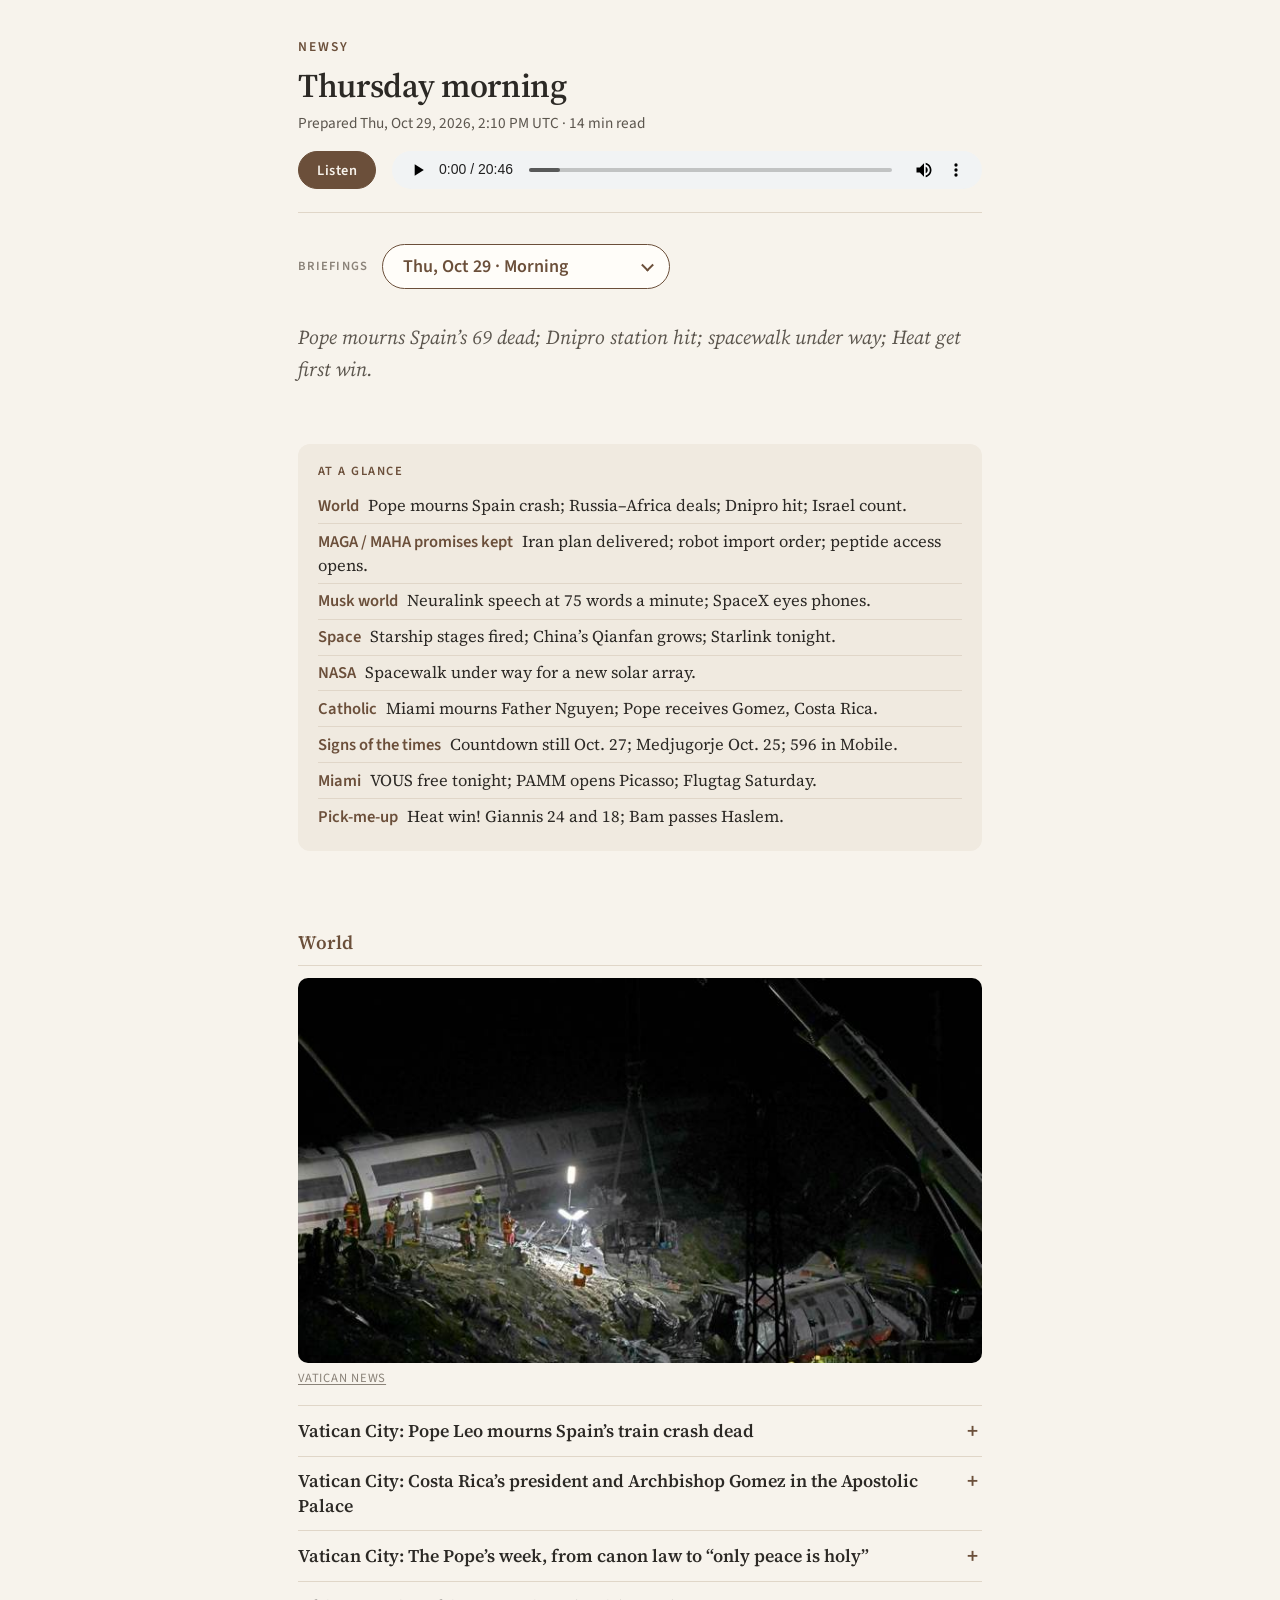
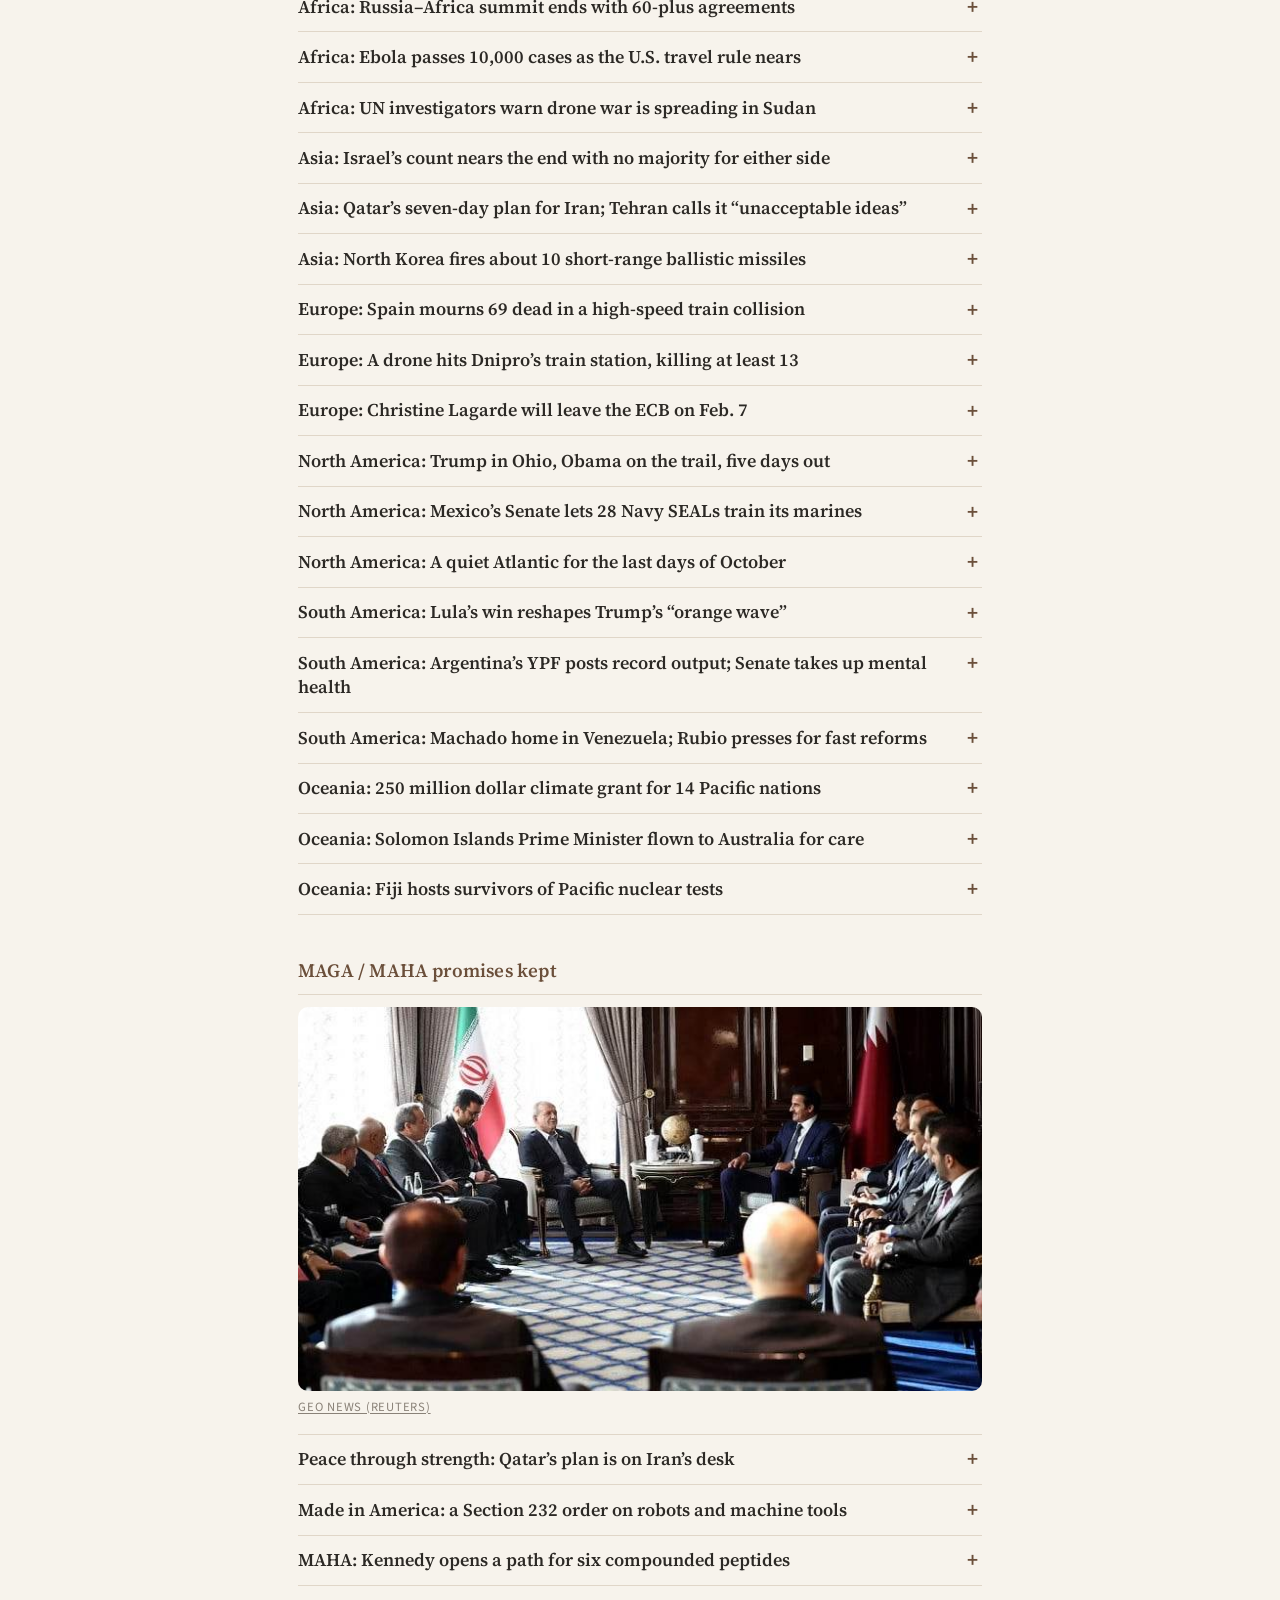
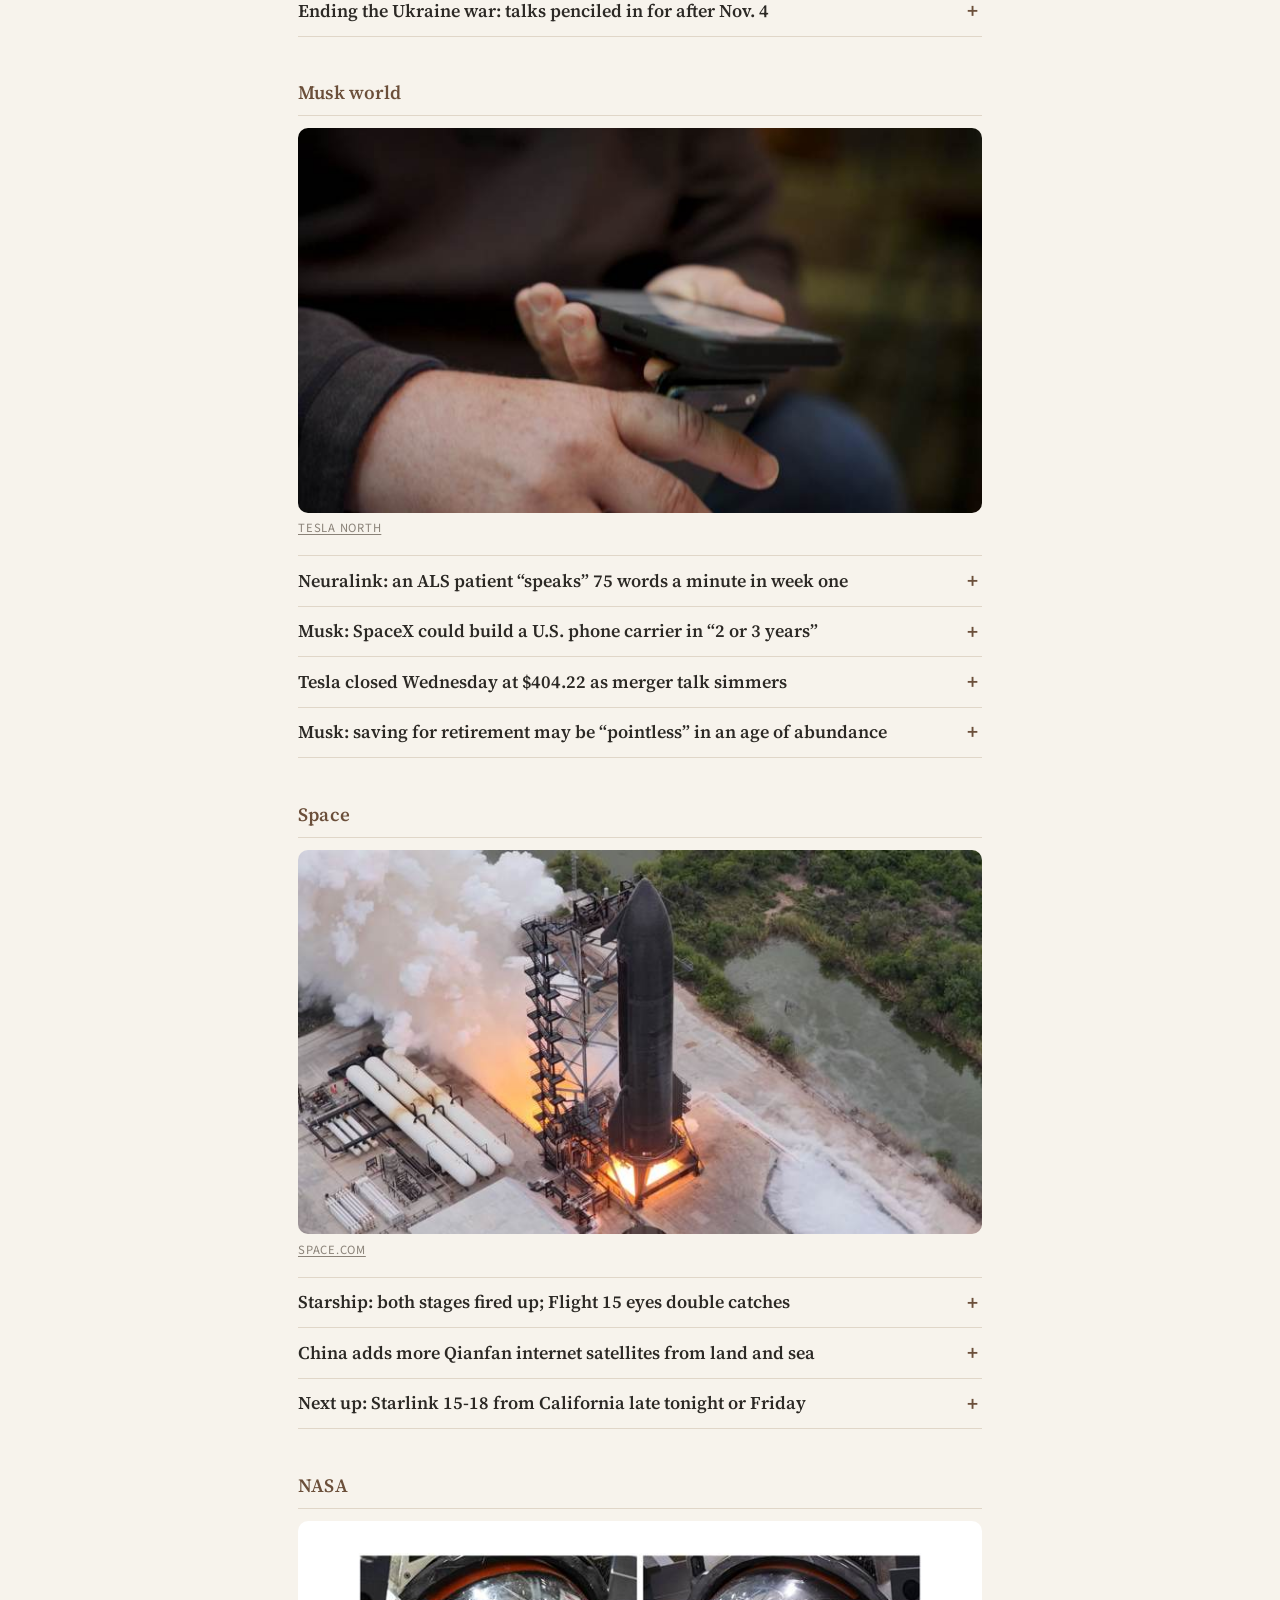
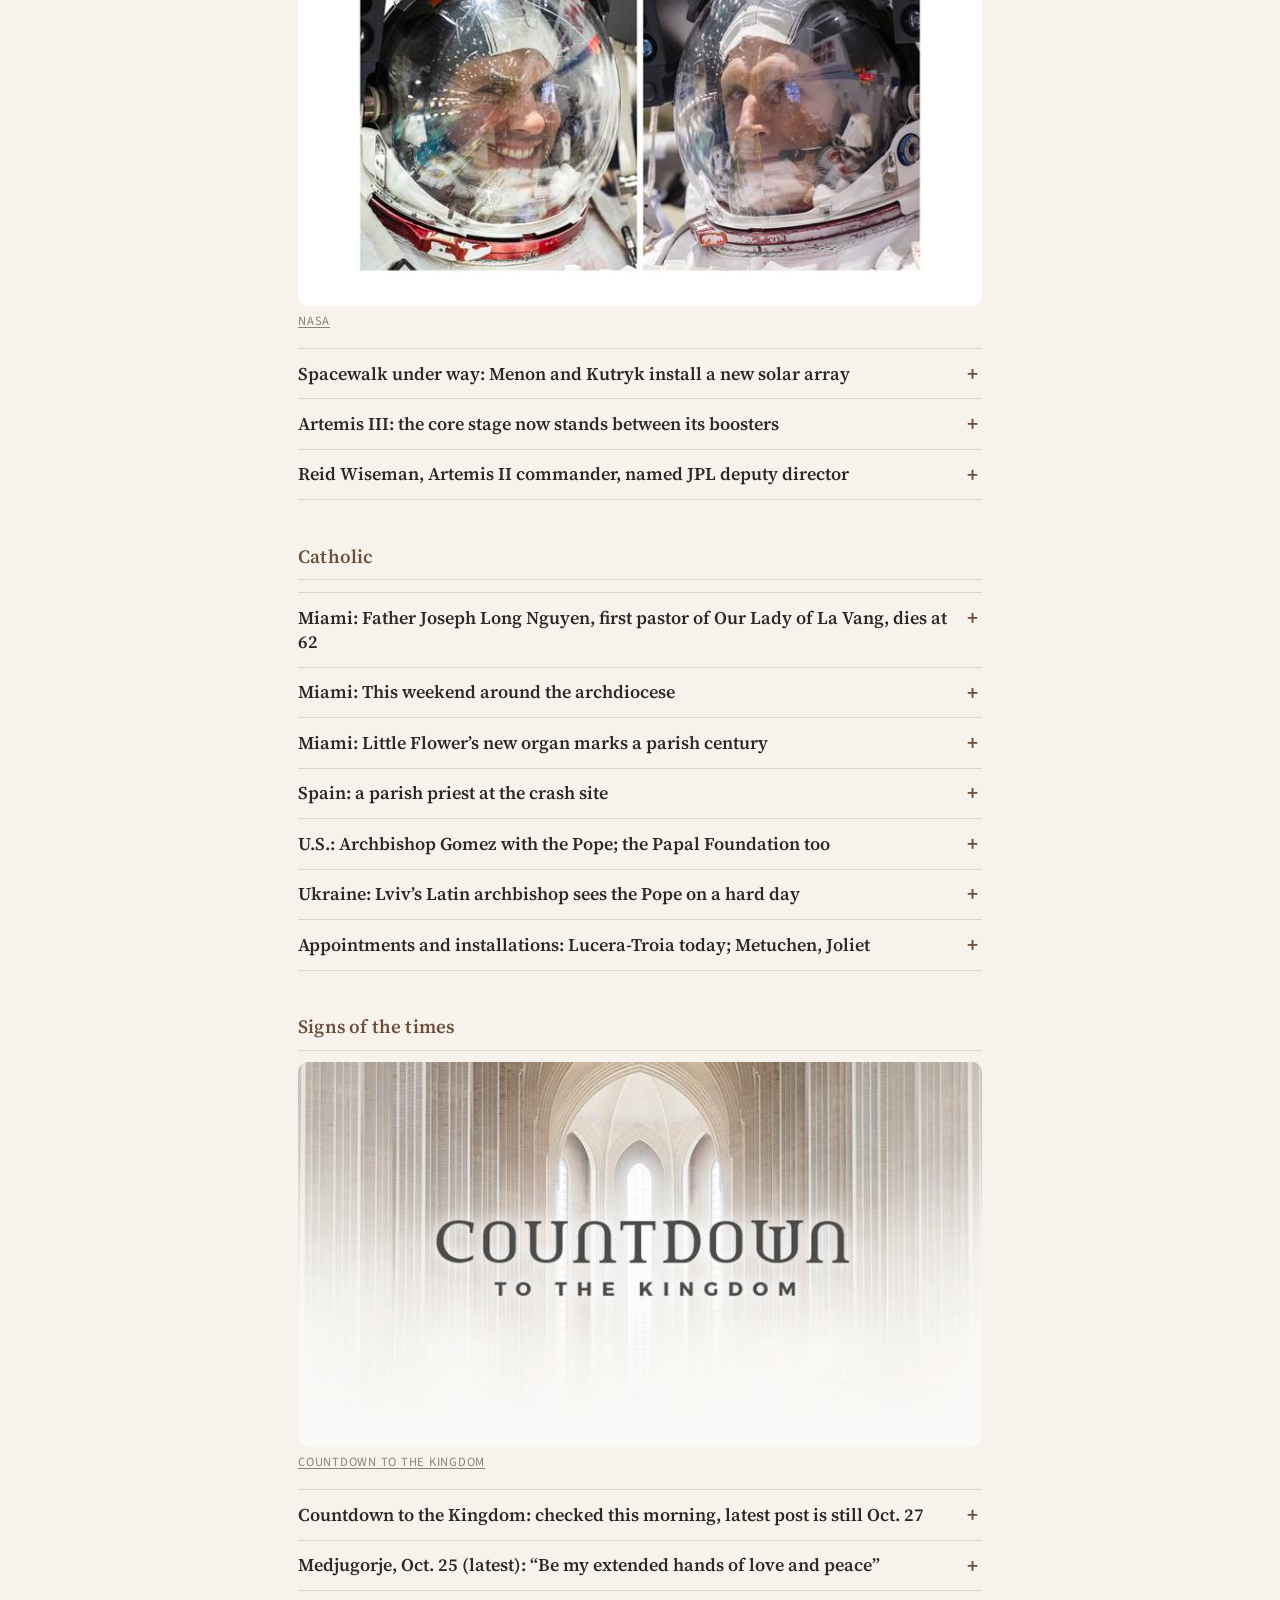
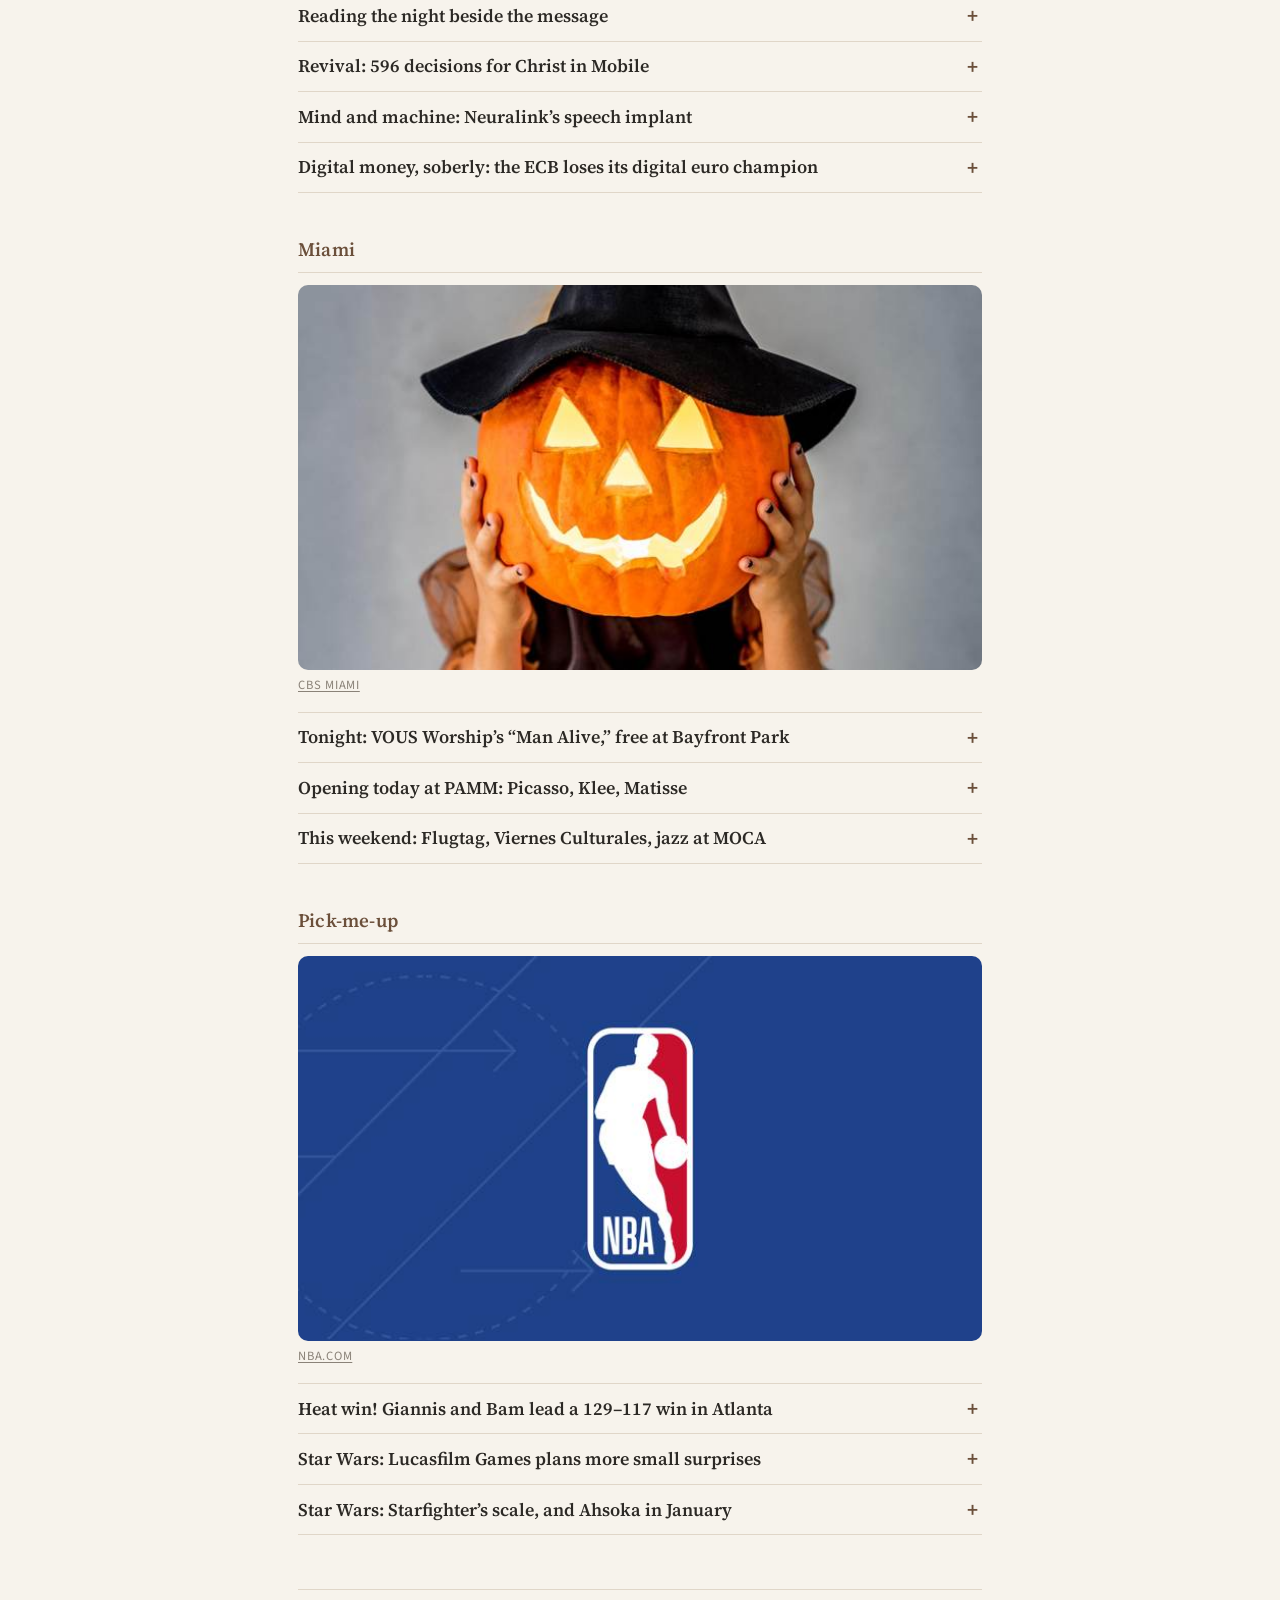
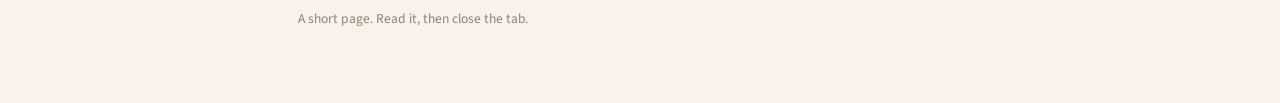
==== commit b8c5c645: "Thursday morning briefing 2026-10-29 Co-authored-by: music-droid <music-droid@users.noreply.github.c" ====
--- a/newsy.html
+++ b/newsy.html
@@ -777,6 +777,857 @@
 
   const EMBEDDED_BRIEFINGS = [
   {
+    "id": "2026-10-29-morning",
+    "date": "2026-10-29",
+    "slot": "morning",
+    "label": "Thursday morning",
+    "generatedAt": "2026-10-29T10:10:00-04:00",
+    "schema": 2,
+    "topLine": "Pope mourns Spain’s 69 dead; Dnipro station hit; spacewalk under way; Heat get first win.",
+    "beats": [
+      {
+        "id": "world",
+        "title": "World",
+        "headline": "Pope mourns Spain crash; Russia–Africa deals; Dnipro hit; Israel count.",
+        "stories": [
+          {
+            "headline": "Vatican City: Pope Leo mourns Spain’s train crash dead",
+            "body": "<p>The Pope sent a telegram, signed by Cardinal Parolin, to Archbishop Francisco Cerro Chaves of Toledo, expressing his “deep sorrow” after two high-speed trains collided near Urda on Wednesday morning. He prayed for the eternal repose of the dead, comfort for families and a speedy recovery for the injured, encouraged rescue teams to persevere, and imparted his Apostolic Blessing.<\/p>",
+            "sources": [
+              {
+                "name": "Vatican News",
+                "url": "https://www.vaticannews.va/en/pope/news/2026-10/pope-leo-mourns-lives-lost-in-spain-train-crash.html"
+              },
+              {
+                "name": "Holy See Press Office",
+                "url": "https://press.vatican.va/content/salastampa/en/bollettino/pubblico/2026/10/29.html"
+              }
+            ]
+          },
+          {
+            "headline": "Vatican City: Costa Rica’s president and Archbishop Gomez in the Apostolic Palace",
+            "body": "<p>This morning the Pope received Costa Rica’s President Laura Fernández Delgado; talks with Cardinal Parolin and Archbishop Paul Gallagher covered security and migration in the region. Also received: Cardinal Víctor Manuel Fernández of the Doctrine of the Faith, Archbishop José Gomez of Los Angeles, Archbishop Mieczysław Mokrzycki of Lviv in Ukraine, and the Papal Foundation led by Ward Fitzgerald.<\/p>",
+            "sources": [
+              {
+                "name": "Holy See Press Office",
+                "url": "https://press.vatican.va/content/salastampa/en/bollettino/pubblico/2026/10/29/261029a.html"
+              },
+              {
+                "name": "Vatican News (Italian)",
+                "url": "https://www.vaticannews.va/it/papa/news/2026-10/papa-leone-xiv-udienza-presidente-repubblica-costa-rica.html"
+              }
+            ]
+          },
+          {
+            "headline": "Vatican City: The Pope’s week, from canon law to “only peace is holy”",
+            "body": "<p>Vatican News’ weekly roundup ties together the Pope’s words: canon law must serve justice, mercy and communion; in his Assisi message for the 40th anniversary of the 1986 day of prayer, no war can be waged in the name of God; and technology, like the century-old Popemobile, should serve human dignity. All Souls’ Mass at Rome’s Verano Cemetery comes Monday, then the Nov. 6 to 17 trip to Uruguay, Argentina and Peru.<\/p>",
+            "sources": [
+              {
+                "name": "Vatican News (Spanish)",
+                "url": "https://www.vaticannews.va/es/papa/news/2026-10/mensajes-discursos-audiencias-papa-leon-paz-derechos-humanos.html"
+              },
+              {
+                "name": "Vatican News",
+                "url": "https://www.vaticannews.va/en/pope/news/2026-10/pope-sends-videomessage-to-international-meeting-peace-assisi.html"
+              }
+            ]
+          },
+          {
+            "headline": "Africa: Russia–Africa summit ends with 60-plus agreements",
+            "body": "<p>At the Grand Kremlin Palace, Putin and the African Union chair, Burundi’s President Évariste Ndayishimiye, led a plenary with nearly 50 African countries under the motto “For Peace, Security and Development.” Putin said trade passed 27 billion dollars last year, up 50 percent since the last summit, and offered grain, fertilizer and training. The summit adopted a 2027 to 2029 action plan and an AI cooperation declaration, and organizers report more than 60 signed agreements. Eritrea’s Isaias Afwerki sees Putin on Friday.<\/p>",
+            "sources": [
+              {
+                "name": "President of Russia",
+                "url": "http://en.kremlin.ru/events/president/news/81113"
+              },
+              {
+                "name": "AP News",
+                "url": "https://apnews.com/article/russia-africa-summit-putin-kremlin-7fa56468d33f98dade1996202fb1f469"
+              },
+              {
+                "name": "Vedomosti",
+                "url": "https://www.vedomosti.ru/politics/news/2026/10/29/1241047-forume-podpisali"
+              }
+            ]
+          },
+          {
+            "headline": "Africa: Ebola passes 10,000 cases as the U.S. travel rule nears",
+            "body": "<p>Congo’s Bundibugyo Ebola outbreak has topped 10,000 confirmed cases and is near 5,000 deaths across eight provinces, with Ituri and North Kivu worst hit. The WHO urges sustained testing, tracing and community outreach, since most new cases fall outside known chains of transmission. The CDC’s bar on U.S.-bound travelers who were in Congo within 21 days starts Tuesday, Nov. 3.<\/p>",
+            "sources": [
+              {
+                "name": "UN News",
+                "url": "https://news.un.org/en/story/2026/10/1168689"
+              },
+              {
+                "name": "Al Jazeera",
+                "url": "https://www.aljazeera.com/news/2026/10/27/ebola-cases-in-dr-congo-surpass-10000-in-fastest-growing-outbreak"
+              },
+              {
+                "name": "CIDRAP",
+                "url": "https://www.cidrap.umn.edu/ebola/ebola-outbreak-dr-congo-approaches-5000-deaths-us-issues-new-travel-rule"
+              }
+            ]
+          },
+          {
+            "headline": "Africa: UN investigators warn drone war is spreading in Sudan",
+            "body": "<p>The head of the UN fact-finding mission, Mohamed Chande Othman, told the General Assembly that October saw some of the deadliest single attacks of the war, including a drone strike in Blue Nile that killed at least 30 displaced people. He warned of repeated drone attacks on El Obeid in North Kordofan and found reasonable grounds that foreign weapons and personnel are fueling both sides.<\/p>",
+            "sources": [
+              {
+                "name": "Darfur24",
+                "url": "https://darfur24.com/en/2026/10/29/un-mission-warns-of-expanding-drone-warfare-in-sudan/"
+              },
+              {
+                "name": "Human Rights Watch",
+                "url": "https://www.hrw.org/news/2026/10/26/sudan-one-year-on-from-the-cataclysm-of-el-fasher"
+              }
+            ]
+          },
+          {
+            "headline": "Asia: Israel’s count nears the end with no majority for either side",
+            "body": "<p>With about 97 percent counted, Likud has edged up to 27 seats. Netanyahu’s bloc sits at 53 to 54, Gadi Eisenkot’s opposition at 48, and Arab-led lists at 18 to 19; 61 is a majority. Officials expected the roughly half-million absentee “double envelope” ballots to finish counting by midday Israel time. Netanyahu told his partners “we are staying together,” while Eisenkot vowed to form a government committed to military service for all. Shas fell to six seats, its lowest since 1992, and Avigdor Liberman says he will not sit with Netanyahu.<\/p>",
+            "sources": [
+              {
+                "name": "Globes",
+                "url": "https://www.globes.co.il/news/article.aspx?did=1001561230"
+              },
+              {
+                "name": "Israel Elections",
+                "url": "https://israelielections.com/2026/results/"
+              },
+              {
+                "name": "The Times of Israel",
+                "url": "https://www.timesofisrael.com/netanyahu-vows-to-stick-with-far-right-partners-as-eisenkot-seeks-path-to-bring-change/"
+              }
+            ]
+          },
+          {
+            "headline": "Asia: Qatar’s seven-day plan for Iran; Tehran calls it “unacceptable ideas”",
+            "body": "<p>Qatar has handed Iran a draft with daily confidence-building steps over seven days, guaranteed by several countries, that could start early next week, Reuters reports; a reply is expected by week’s end. A senior Iranian official called it only “unacceptable ideas,” insisting the U.S. blockade and oil sanctions end first, while Washington wants the nuclear program on the table from the start. Brent crude topped 115 dollars after the Houthi strike on Ras Tanura.<\/p>",
+            "sources": [
+              {
+                "name": "Geo News (Reuters)",
+                "url": "https://www.geo.tv/latest/688776-qatar-presents-iran-with-new-draft-deal-to-end-war-tehran-calls-ideas-unacceptable"
+              },
+              {
+                "name": "Al Arabiya",
+                "url": "https://english.alarabiya.net/News/middle-east/2026/10/29/iran-seeks-to-shorten-peace-plan-to-four-days-as-mediators-discuss-turkey-meeting"
+              },
+              {
+                "name": "Al Jazeera",
+                "url": "https://www.aljazeera.com/news/2026/10/29/what-we-know-of-vances-letter-to-rezaei-as-trump-warns-gulf-to-prepare"
+              }
+            ]
+          },
+          {
+            "headline": "Asia: North Korea fires about 10 short-range ballistic missiles",
+            "body": "<p>Around 12:30 p.m. local time, North Korea launched about 10 short-range ballistic missiles from the Wonsan area into the sea off its east coast, flying roughly 250 kilometers, South Korea’s military said, its third round this month. Japan said they fell outside its economic zone and lodged a protest; Seoul, Washington and Tokyo stepped up monitoring.<\/p>",
+            "sources": [
+              {
+                "name": "NBC News",
+                "url": "https://www.nbcnews.com/world/asia/north-korea-fires-10-ballistic-missiles-sea-east-coast-seoul-says-rcna606273"
+              },
+              {
+                "name": "Kyodo News",
+                "url": "https://english.kyodonews.net/articles/-/89740"
+              },
+              {
+                "name": "SBS News",
+                "url": "https://news.sbs.co.kr/english/article.do?news_id=N1008820997"
+              }
+            ]
+          },
+          {
+            "headline": "Europe: Spain mourns 69 dead in a high-speed train collision",
+            "body": "<p>A Renfe train slammed into the rear of a stopped Iryo train near Urda, south of Madrid, just before 9 a.m. Wednesday, Europe’s deadliest rail crash since 2013. Transport Minister Óscar Puente said the automatic signaling system had failed about 8:30 and that Madrid’s control center then told trains to proceed despite a stop signal, “clearly a wrong decision.” Spain began three days of mourning; Urda’s parish priest, Father José Miguel Fernández, is accompanying families waiting for news.<\/p>",
+            "sources": [
+              {
+                "name": "The Guardian",
+                "url": "https://www.theguardian.com/world/2026/oct/29/spain-mourning-period-deadly-train-crash"
+              },
+              {
+                "name": "20minutos",
+                "url": "https://www.20minutos.es/nacional/numero-muertos-por-choque-trenes-urda-sube-69-los-servicios-rescate-identifican-restos-humanos-los-vagones_7054868_0.html"
+              }
+            ]
+          },
+          {
+            "headline": "Europe: A drone hits Dnipro’s train station, killing at least 13",
+            "body": "<p>Late this morning Kyiv time, a Russian jet-powered drone struck a platform where a train was preparing to leave for Zaporizhzhia, killing at least 13 and wounding at least 13; three of four drones were shot down. Overnight, Ukraine hit a Russian drone base near Navlya in Bryansk. The Kremlin’s Yuri Ushakov said Abu Dhabi talks could come “after Nov. 4,” depending on the battlefield; Zelenskyy expects mid-November.<\/p>",
+            "sources": [
+              {
+                "name": "The Kyiv Independent",
+                "url": "https://kyivindependent.com/breaking-russia-strikes-train-at-dnipro-station-with-jet-powered-drone-at-least-13-dead/"
+              },
+              {
+                "name": "The Kyiv Independent",
+                "url": "https://kyivindependent.com/ukraine-strikes-russian-drone-port-in-bryansk-oblast-damaging-storage-facilities-military-says/"
+              },
+              {
+                "name": "The Kyiv Independent",
+                "url": "https://kyivindependent.com/russia-says-battlefield-situation-will-determine-when-ukraine-peace-talks-begin/"
+              }
+            ]
+          },
+          {
+            "headline": "Europe: Christine Lagarde will leave the ECB on Feb. 7",
+            "body": "<p>The European Central Bank president told her Governing Council this morning she will step down on Feb. 7, 2027, months before her term ends, and got a long standing ovation. EU leaders will now pick a successor, just as the bank prepares its digital euro pilot.<\/p>",
+            "sources": [
+              {
+                "name": "European Central Bank",
+                "url": "https://www.ecb.europa.eu/press/pr/date/2026/html/ecb.pr261029~abbb6dc64b.en.html"
+              },
+              {
+                "name": "AP News",
+                "url": "https://apnews.com/article/ecb-lagarde-resignation-bank-c657d818e8f487f2ce990fe57ba55d4a"
+              }
+            ]
+          },
+          {
+            "headline": "North America: Trump in Ohio, Obama on the trail, five days out",
+            "body": "<p>In Chillicothe, Ohio, Wednesday night, the President campaigned for Vivek Ramaswamy for governor and Senator Jon Husted, promised a 5,000 dollar payment to every adult if Republicans hold both chambers, and floated Ohio for a new U.S. Space Academy. Former President Obama and Vice President Vance were also out making closing pitches. Election Day is Tuesday.<\/p>",
+            "sources": [
+              {
+                "name": "Roll Call Factba.se",
+                "url": "https://rollcall.com/factbase/trump/transcript/donald-trump-speech-midterm-political-rally-chillicothe-ohio-october-28-2026/"
+              },
+              {
+                "name": "NBC News",
+                "url": "https://www.nbcnews.com/politics/2026-election/live-blog/trump-ohio-vance-north-carolina-2026-election-congress-live-updates-rcna606022"
+              }
+            ]
+          },
+          {
+            "headline": "North America: Mexico’s Senate lets 28 Navy SEALs train its marines",
+            "body": "<p>Mexico’s Senate approved, by a wide margin, the entry of 28 U.S. Navy SEAL instructors to train Mexican Navy personnel in land and sea operations from today through April 15, at sites in Baja California Sur and the State of Mexico.<\/p>",
+            "sources": [
+              {
+                "name": "La Jornada",
+                "url": "https://www.jornada.com.mx/noticia/2026/10/28/politica/senado-autoriza-ingreso-de-29-militares-de-eu-para-adiestrar-a-marinos-mexicanos"
+              },
+              {
+                "name": "Reforma",
+                "url": "https://www.reforma.com/autorizan-ingreso-de-28-militares-de-eu/ar3303719"
+              }
+            ]
+          },
+          {
+            "headline": "North America: A quiet Atlantic for the last days of October",
+            "body": "<p>The National Hurricane Center shows no tropical cyclones in the Atlantic, Caribbean or Gulf, and none expected to form in the next seven days, welcome news for South Florida with a month of hurricane season left.<\/p>",
+            "sources": [
+              {
+                "name": "National Hurricane Center",
+                "url": "https://www.nhc.noaa.gov/"
+              }
+            ]
+          },
+          {
+            "headline": "South America: Lula’s win reshapes Trump’s “orange wave”",
+            "body": "<p>The Guardian’s analysis: Brazil, by 4.3 million votes, broke a string of pro-Trump wins from Argentina to Peru. Flávio Bolsonaro, now in Miami, briefly called himself the “true president-elect,” then backed off. Lula’s adviser Celso Amorim says Brazil will skip the U.S.-led Shield of the Americas coalition but seek “balanced” ties, and Trump says, “I like Lula.”<\/p>",
+            "sources": [
+              {
+                "name": "The Guardian",
+                "url": "https://www.theguardian.com/world/2026/oct/29/bolsonaro-defeat-trump-orange-wave"
+              }
+            ]
+          },
+          {
+            "headline": "South America: Argentina’s YPF posts record output; Senate takes up mental health",
+            "body": "<p>Argentina’s state oil company YPF reported record production and plans for billions in new investment, while the Senate resumed sessions to debate a new mental health law.<\/p>",
+            "sources": [
+              {
+                "name": "La Nación",
+                "url": "https://www.lanacion.com.ar/sociedad/debaten-hoy-la-nueva-ley-de-salud-mental-ypf-reporto-un-record-de-produccion-e-inversiones-nid29102026/"
+              },
+              {
+                "name": "Noticias Argentinas",
+                "url": "https://noticiasargentinas.com/politica/---javier-milei-en-vivo--anuncios-y-medidas-del-gobierno-minuto-a-minuto-del-29-de-octubre-de-2026_a6ae311f283a79a91f38855bb"
+              }
+            ]
+          },
+          {
+            "headline": "South America: Machado home in Venezuela; Rubio presses for fast reforms",
+            "body": "<p>Opposition leader María Corina Machado is back in Venezuela after nearly a year away. Secretary of State Rubio said the interim authorities told Washington weeks ago she could return without interference, and that they have met every agreed deadline so far to replace the Supreme Court and electoral council before a presidential vote, which has no date yet.<\/p>",
+            "sources": [
+              {
+                "name": "CBS News",
+                "url": "https://www.cbsnews.com/news/venezuelan-officials-allowed-maria-corina-machado-return-rubio/"
+              }
+            ]
+          },
+          {
+            "headline": "Oceania: 250 million dollar climate grant for 14 Pacific nations",
+            "body": "<p>The Green Climate Fund approved 250 million dollars, alongside about 809 million from the Asian Development Bank, for a decade of coastal, water, energy and health projects reaching 3.7 million Pacific islanders. Fiji also won 35.2 million dollars to protect its Great Sea Reef and restore 3,000 hectares of mangroves.<\/p>",
+            "sources": [
+              {
+                "name": "Islands Business (PACNEWS)",
+                "url": "https://islandsbusiness.com/pacnews/pacnews-one-29-october-2026/"
+              }
+            ]
+          },
+          {
+            "headline": "Oceania: Solomon Islands Prime Minister flown to Australia for care",
+            "body": "<p>Prime Minister Matthew Wale was flown from Honiara to Australia for urgent medical treatment after being admitted to the National Referral Hospital. His condition has not been disclosed; former Prime Minister Manasseh Sogavare wished him a speedy recovery.<\/p>",
+            "sources": [
+              {
+                "name": "RNZ",
+                "url": "https://www.rnz.co.nz/news/pacific/2207962/solomon-islands-pm-matthew-wale-flown-to-australia-for-urgent-medical-treatment"
+              },
+              {
+                "name": "Solomon Times",
+                "url": "https://www.solomontimes.com/news/sogavare-wishes-prime-minister-wale-a-speedy-recovery-in-australia/13350"
+              }
+            ]
+          },
+          {
+            "headline": "Oceania: Fiji hosts survivors of Pacific nuclear tests",
+            "body": "<p>In Suva, a three-day dialogue through Friday gathers officials and survivors of more than 300 U.S., British and French nuclear tests to press for victim care and cleanup. Fiji’s defense minister urged testing nations to help fund veterans’ care; the findings go to the first review of the nuclear ban treaty in New York.<\/p>",
+            "sources": [
+              {
+                "name": "Islands Business (PACNEWS)",
+                "url": "https://islandsbusiness.com/pacnews/pacnews-one-29-october-2026/"
+              }
+            ]
+          }
+        ],
+        "image": {
+          "src": "images/2026-10-29-morning-world.jpg",
+          "alt": "Vatican City: Pope Leo mourns Spain’s train crash dead",
+          "credit": "Vatican News",
+          "sourceUrl": "https://www.vaticannews.va/en/pope/news/2026-10/pope-leo-mourns-lives-lost-in-spain-train-crash.html"
+        }
+      },
+      {
+        "id": "promises",
+        "title": "MAGA / MAHA promises kept",
+        "headline": "Iran plan delivered; robot import order; peptide access opens.",
+        "stories": [
+          {
+            "headline": "Peace through strength: Qatar’s plan is on Iran’s desk",
+            "body": "<p>Promise: end Iran’s nuclear threat without endless war. Action: with U.S. coordination, Qatar delivered a seven-day, step-by-step plan with outside guarantors, while the President keeps the threat of renewed strikes alive. Impact so far: Tehran publicly rejects it, but a formal reply is due this week; oil above 115 dollars shows what is at stake for families at the pump.<\/p>",
+            "sources": [
+              {
+                "name": "Geo News (Reuters)",
+                "url": "https://www.geo.tv/latest/688776-qatar-presents-iran-with-new-draft-deal-to-end-war-tehran-calls-ideas-unacceptable"
+              },
+              {
+                "name": "Al Jazeera",
+                "url": "https://www.aljazeera.com/news/2026/10/29/what-we-know-of-vances-letter-to-rezaei-as-trump-warns-gulf-to-prepare"
+              }
+            ]
+          },
+          {
+            "headline": "Made in America: a Section 232 order on robots and machine tools",
+            "body": "<p>Promise: rebuild American manufacturing. Action: a Wednesday proclamation finds that imported robotics and industrial machinery threaten national security and orders Commerce and the Trade Representative to negotiate deals within 180 days, with tariffs, quotas or investment incentives possible later. Impact: no new tariffs yet; it is leverage for talks, and a signal to factories planning U.S. investment.<\/p>",
+            "sources": [
+              {
+                "name": "The White House",
+                "url": "https://www.whitehouse.gov/presidential-actions/2026/10/adjusting-imports-of-robotics-industrial-machinery-and-their-parts-and-components-into-the-united-states/"
+              }
+            ]
+          },
+          {
+            "headline": "MAHA: Kennedy opens a path for six compounded peptides",
+            "body": "<p>Promise: end what Secretary Kennedy calls the war on alternative medicine. Action: an interim HHS policy would let licensed compounding pharmacies prepare BPC-157, TB-500, epitalon, KPV, MOTS-c and semax with a prescription, tested ingredients and adverse-event reporting, after a two-week comment period. Impact: supporters gain safer, regulated access; FDA staff had advised against it, and doctors warn human trials are lacking.<\/p>",
+            "sources": [
+              {
+                "name": "BBC News",
+                "url": "https://www.bbc.com/news/articles/cmq8nwd748v3o"
+              },
+              {
+                "name": "Peptide Policy Watch",
+                "url": "https://peptidepolicywatch.com/2026/10/29/hhs-interim-peptide-compounding-policy-six-peptides/"
+              }
+            ]
+          },
+          {
+            "headline": "Ending the Ukraine war: talks penciled in for after Nov. 4",
+            "body": "<p>Promise: end the war. Action: the U.S. push has the Kremlin talking about three-way talks in Abu Dhabi “after Nov. 4,” the first in eight months, and the Oleshky truce has held. Impact: today’s strike on Dnipro’s station is a hard reminder that no wider ceasefire exists yet.<\/p>",
+            "sources": [
+              {
+                "name": "The Kyiv Independent",
+                "url": "https://kyivindependent.com/russia-says-battlefield-situation-will-determine-when-ukraine-peace-talks-begin/"
+              },
+              {
+                "name": "The Kyiv Independent",
+                "url": "https://kyivindependent.com/breaking-russia-strikes-train-at-dnipro-station-with-jet-powered-drone-at-least-13-dead/"
+              }
+            ]
+          }
+        ],
+        "image": {
+          "src": "images/2026-10-29-morning-promises.jpg",
+          "alt": "Peace through strength: Qatar’s plan is on Iran’s desk",
+          "credit": "Geo News (Reuters)",
+          "sourceUrl": "https://www.geo.tv/latest/688776-qatar-presents-iran-with-new-draft-deal-to-end-war-tehran-calls-ideas-unacceptable"
+        }
+      },
+      {
+        "id": "musk",
+        "title": "Musk world",
+        "headline": "Neuralink speech at 75 words a minute; SpaceX eyes phones.",
+        "stories": [
+          {
+            "headline": "Neuralink: an ALS patient “speaks” 75 words a minute in week one",
+            "body": "<p>Neuralink says a participant with ALS in its VOICE speech study reached 75 words per minute with a 5.8 percent word error rate on a 125,000-word vocabulary in the first week, near conversational pace. The figures are the company’s own and the study remains investigational, but it is a big step for people who have lost their voices.<\/p>",
+            "sources": [
+              {
+                "name": "Tesla North",
+                "url": "https://teslanorth.com/2026/10/28/neuralink-als-patient-75-words-minute-week-one/"
+              },
+              {
+                "name": "ClinicalTrials.gov",
+                "url": "https://clinicaltrials.gov/study/NCT07224256"
+              }
+            ]
+          },
+          {
+            "headline": "Musk: SpaceX could build a U.S. phone carrier in “2 or 3 years”",
+            "body": "<p>Musk answered Verizon’s CEO, who said a rival network would take four to six years and up to 500 billion dollars. SpaceX is in talks to lease space on about 80,000 cell sites and agreed this month to buy 800 MHz spectrum for a reported 8 billion dollars, pending FCC approval.<\/p>",
+            "sources": [
+              {
+                "name": "Billionaires.Africa",
+                "url": "https://www.billionaires.africa/2026/10/29/american-billionaire-elon-musk-says-spacex-can-build-a-us-mobile-network-in-two-or-three-years/"
+              }
+            ]
+          },
+          {
+            "headline": "Tesla closed Wednesday at $404.22 as merger talk simmers",
+            "body": "<p>Tesla slipped 0.8 percent Wednesday after Tuesday’s 4 percent jump. Musk has said a Tesla–SpaceX combination would be a good idea but noted it would need a majority of all Tesla shares, and the independent committees have not agreed on terms.<\/p>",
+            "sources": [
+              {
+                "name": "Exa market data",
+                "url": "https://exa.ai/library/markets/stock/TSLA?date=2026-10-28&view=daily"
+              },
+              {
+                "name": "Yahoo Finance",
+                "url": "https://finance.yahoo.com/markets/stocks/articles/musk-likes-tesla-spacex-merger-141000337.html"
+              }
+            ]
+          },
+          {
+            "headline": "Musk: saving for retirement may be “pointless” in an age of abundance",
+            "body": "<p>Musk argued again that superintelligent AI will make money matter far less, so long-term saving is less important, a view that Business Insider notes most financial planners would not follow.<\/p>",
+            "sources": [
+              {
+                "name": "Business Insider",
+                "url": "https://www.businessinsider.com/elon-musk-savings-ai-abundance-wealth-future-retirement-personal-finance-2026-10"
+              }
+            ]
+          }
+        ],
+        "image": {
+          "src": "images/2026-10-29-morning-musk.jpg",
+          "alt": "Neuralink: an ALS patient “speaks” 75 words a minute in week one",
+          "credit": "Tesla North",
+          "sourceUrl": "https://teslanorth.com/2026/10/28/neuralink-als-patient-75-words-minute-week-one/"
+        }
+      },
+      {
+        "id": "space",
+        "title": "Space",
+        "headline": "Starship stages fired; China’s Qianfan grows; Starlink tonight.",
+        "stories": [
+          {
+            "headline": "Starship: both stages fired up; Flight 15 eyes double catches",
+            "body": "<p>SpaceX finished Ship 42’s static fires, a full six-engine burn and a single-engine deorbit test, after Booster 22’s 33-engine firing. Flight 15 is targeted for November, aiming to catch both the booster and, for the first time, the ship in the tower’s chopsticks, if regulators agree.<\/p>",
+            "sources": [
+              {
+                "name": "Space.com",
+                "url": "https://www.space.com/space-exploration/launches-spacecraft/spacex-fires-up-starship-upper-stage-ahead-of-landmark-flight-15-test-launch-video"
+              },
+              {
+                "name": "Next Spaceflight",
+                "url": "https://www.nextspaceflight.com/starship/hardware/80/?testId=410"
+              }
+            ]
+          },
+          {
+            "headline": "China adds more Qianfan internet satellites from land and sea",
+            "body": "<p>China launched more Qianfan constellation satellites on the sea-launched Gravity-1 and the land-based Zhuque-2E, building its second broadband network after Guowang.<\/p>",
+            "sources": [
+              {
+                "name": "Beijing Post",
+                "url": "https://beijingpost.com/china-launches-more-qianfan-satellites-in-consecutive-sea-and-land-missions"
+              }
+            ]
+          },
+          {
+            "headline": "Next up: Starlink 15-18 from California late tonight or Friday",
+            "body": "<p>A Falcon 9 with 27 Starlink satellites, on booster B1093, has a window opening at 9:02 p.m. Pacific tonight, just after midnight Eastern, from Vandenberg, with a backup target Friday evening.<\/p>",
+            "sources": [
+              {
+                "name": "NASASpaceFlight",
+                "url": "https://www.nasaspaceflight.com/2026/10/launch-preview-102626/"
+              },
+              {
+                "name": "T-Minus Zero",
+                "url": "https://www.tminuszero.app/spacex-launch-schedule"
+              }
+            ]
+          }
+        ],
+        "image": {
+          "src": "images/2026-10-29-morning-space.jpg",
+          "alt": "Starship: both stages fired up; Flight 15 eyes double catches",
+          "credit": "Space.com",
+          "sourceUrl": "https://www.space.com/space-exploration/launches-spacecraft/spacex-fires-up-starship-upper-stage-ahead-of-landmark-flight-15-test-launch-video"
+        }
+      },
+      {
+        "id": "nasa",
+        "title": "NASA",
+        "headline": "Spacewalk under way for a new solar array.",
+        "stories": [
+          {
+            "headline": "Spacewalk under way: Menon and Kutryk install a new solar array",
+            "body": "<p>NASA’s Anil Menon and Canada’s Joshua Kutryk went out at 7:57 a.m. Eastern to install the station’s seventh roll-out solar array on the port truss, with Menon riding Canadarm2 to carry it. It is Menon’s fourth spacewalk, Kutryk’s first, the fifth ever by a Canadian, and U.S. spacewalk 100. The array will power the station through its eventual controlled deorbit; the eighth and final one goes up Nov. 5.<\/p>",
+            "sources": [
+              {
+                "name": "NASA",
+                "url": "https://www.nasa.gov/blogs/spacestation/2026/10/29/astronauts-begin-spacewalk-to-install-roll-out-solar-arrays-2/"
+              },
+              {
+                "name": "NASA",
+                "url": "https://www.nasa.gov/blogs/spacestation/2026/10/29/astronauts-suit-up-to-prepare-for-power-upgrade-spacewalk/"
+              },
+              {
+                "name": "Canadian Space Agency",
+                "url": "https://www.asc-csa.gc.ca/eng/news/articles/2026/2026-10-14-csa-astronaut-joshua-kutryk-conduct-two-spacewalks.asp"
+              }
+            ]
+          },
+          {
+            "headline": "Artemis III: the core stage now stands between its boosters",
+            "body": "<p>NASA posted images of the SLS core stage joined to its twin solid rocket boosters in Kennedy’s Vehicle Assembly Building. After checkout, the rocket rolls to Pad 39B for fueling and countdown practice ahead of a 2027 Earth-orbit test of lunar lander operations.<\/p>",
+            "sources": [
+              {
+                "name": "NASA",
+                "url": "https://www.nasa.gov/image-article/artemis-iii-sls-core-stage-joins-boosters-at-kennedy/"
+              },
+              {
+                "name": "NASA",
+                "url": "https://www.nasa.gov/missions/artemis/nasas-artemis-iii-mission-to-test-future-moon-lander-operations/"
+              }
+            ]
+          },
+          {
+            "headline": "Reid Wiseman, Artemis II commander, named JPL deputy director",
+            "body": "<p>Caltech named Reid Wiseman, who commanded the Artemis II flight around the Moon, deputy director of NASA’s Jet Propulsion Laboratory. NASA is also hosting media this week at a lunar-landing simulator at Ames.<\/p>",
+            "sources": [
+              {
+                "name": "NASA",
+                "url": "https://www.nasa.gov/centers-and-facilities/jpl/caltech-names-artemis-ii-commander-reid-wiseman-as-nasa-jpl-deputy/"
+              },
+              {
+                "name": "NASA",
+                "url": "https://www.nasa.gov/news-release/nasa-invites-media-to-moon-landing-simulation-experience-in-california/"
+              }
+            ]
+          }
+        ],
+        "image": {
+          "src": "images/2026-10-29-morning-nasa.jpg",
+          "alt": "Spacewalk under way: Menon and Kutryk install a new solar array",
+          "credit": "NASA",
+          "sourceUrl": "https://www.nasa.gov/blogs/spacestation/2026/10/29/astronauts-begin-spacewalk-to-install-roll-out-solar-arrays-2/"
+        }
+      },
+      {
+        "id": "catholic",
+        "title": "Catholic",
+        "headline": "Miami mourns Father Nguyen; Pope receives Gomez, Costa Rica.",
+        "stories": [
+          {
+            "headline": "Miami: Father Joseph Long Nguyen, first pastor of Our Lady of La Vang, dies at 62",
+            "body": "<p>Father Nguyen was found dead Tuesday in the rectory of Our Lady of La Vang Parish in Hallandale Beach. Born in Vietnam in 1964, he reached the priesthood through Canada and the U.S., was ordained in 2002, and led the Vietnamese community from mission to full parish in July 2023, calling it “our second home.” Funeral arrangements are pending. Eternal rest grant unto him, O Lord.<\/p>",
+            "sources": [
+              {
+                "name": "Archdiocese of Miami",
+                "url": "https://www.miamiarch.org/CatholicDiocese.php?op=Article_archdiocese-of-miami-father-joseph-long-nguyen-first-pastor-of-our-lady-of-la-vang-dies-at-62"
+              }
+            ]
+          },
+          {
+            "headline": "Miami: This weekend around the archdiocese",
+            "body": "<p>Friday at 8 p.m., the Rosary of Men prays for world peace in Spanish, Portuguese and English at Corpus Christi, 3220 NW Seventh Ave. Saturday brings an Oktoberfest dinner at 5 at St. Gabriel in Pompano Beach and a family night from 7 at St. Martin de Porres in Leisure City. Sunday is All Saints; Monday, All Souls.<\/p>",
+            "sources": [
+              {
+                "name": "Archdiocese of Miami",
+                "url": "https://www.miamiarch.org/CatholicDiocese.php?op=Article_archdiocese-of-miami-around-the-archdiocese-coming-up-this-weekend-10-30-2026"
+              }
+            ]
+          },
+          {
+            "headline": "Miami: Little Flower’s new organ marks a parish century",
+            "body": "<p>Coral Gables’ Church of the Little Flower celebrated 100 years with a centennial Mass and a new 3,035-pipe C. B. Fisk Opus 166 organ, blessed by Archbishop Wenski: “Let your music lift our hearts beyond ourselves.”<\/p>",
+            "sources": [
+              {
+                "name": "Archdiocese of Miami",
+                "url": "https://www.miamiarch.org/CatholicDiocese.php?op=Article_archdiocese-of-miami-little-flower-parish-celebrates-a-century-of-faith-in-coral-gables"
+              }
+            ]
+          },
+          {
+            "headline": "Spain: a parish priest at the crash site",
+            "body": "<p>In Urda, Father José Miguel Fernández is with relatives at the school turned information center, saying families heal better when they can say goodbye. The Pope’s telegram went to Toledo’s Archbishop Cerro Chaves.<\/p>",
+            "sources": [
+              {
+                "name": "The Guardian",
+                "url": "https://www.theguardian.com/world/2026/oct/29/spain-mourning-period-deadly-train-crash"
+              },
+              {
+                "name": "Vatican News",
+                "url": "https://www.vaticannews.va/en/pope/news/2026-10/pope-leo-mourns-lives-lost-in-spain-train-crash.html"
+              }
+            ]
+          },
+          {
+            "headline": "U.S.: Archbishop Gomez with the Pope; the Papal Foundation too",
+            "body": "<p>Los Angeles’ Archbishop José Gomez and the Papal Foundation, which funds Church projects in poorer countries, were both received this morning.<\/p>",
+            "sources": [
+              {
+                "name": "Holy See Press Office",
+                "url": "https://press.vatican.va/content/salastampa/en/bollettino/pubblico/2026/10/29/261029a.html"
+              }
+            ]
+          },
+          {
+            "headline": "Ukraine: Lviv’s Latin archbishop sees the Pope on a hard day",
+            "body": "<p>Archbishop Mieczysław Mokrzycki of Lviv was received the same morning a drone killed at least 13 at Dnipro’s station.<\/p>",
+            "sources": [
+              {
+                "name": "Holy See Press Office",
+                "url": "https://press.vatican.va/content/salastampa/en/bollettino/pubblico/2026/10/29/261029a.html"
+              },
+              {
+                "name": "The Kyiv Independent",
+                "url": "https://kyivindependent.com/breaking-russia-strikes-train-at-dnipro-station-with-jet-powered-drone-at-least-13-dead/"
+              }
+            ]
+          },
+          {
+            "headline": "Appointments and installations: Lucera-Troia today; Metuchen, Joliet",
+            "body": "<p>Today Bishop Giorgio Ferretti takes possession of Lucera-Troia in Italy; Saturday Georgios Altouvas is installed at Syros in Greece and Michele Di Tolve at Chioggia. Bishop Michael Saporito was installed as Metuchen’s sixth bishop, and Bishop Brendan Cahill comes to Joliet on Nov. 11. No new Vatican appointments were published today.<\/p>",
+            "sources": [
+              {
+                "name": "Catholic-Hierarchy",
+                "url": "https://catholic-hierarchy.org/events/b2026e.html"
+              },
+              {
+                "name": "Catholic Intelligence",
+                "url": "https://catholicintelligence.com/news/article/bishop-michael-saporito-installed-as-sixth-bishop-of-metuchen"
+              },
+              {
+                "name": "The Herald-News",
+                "url": "https://www.shawlocal.com/the-herald-news/2026/10/26/cardinal-cupich-will-join-mass-to-install-bishop-cahill-as-next-bishop-of-joliet-diocese/"
+              }
+            ]
+          }
+        ]
+      },
+      {
+        "id": "signs",
+        "title": "Signs of the times",
+        "headline": "Countdown still Oct. 27; Medjugorje Oct. 25; 596 in Mobile.",
+        "stories": [
+          {
+            "headline": "Countdown to the Kingdom: checked this morning, latest post is still Oct. 27",
+            "body": "<p>The newest post remains Tuesday’s “How to Offer Your Ordinary Acts in the Divine Will,” drawing on Servant of God Luisa Piccarreta. Before it: Marija’s Oct. 25 Medjugorje message, two Oct. 23 essays, and the Oct. 20 and 21 messages attributed to Pedro Regis. The site reminds readers that the Church alone judges authenticity.<\/p>",
+            "sources": [
+              {
+                "name": "Countdown to the Kingdom",
+                "url": "https://www.countdowntothekingdom.com/"
+              },
+              {
+                "name": "Countdown to the Kingdom",
+                "url": "https://www.countdowntothekingdom.com/how-to-offer-your-ordinary-acts-in-the-divine-will/"
+              }
+            ]
+          },
+          {
+            "headline": "Medjugorje, Oct. 25 (latest): “Be my extended hands of love and peace”",
+            "body": "<p>The latest monthly message through Marija, Oct. 25, 2026: “A fire of hatred and wars is spreading in the hearts of people who do not want peace but their own weak interests. That is why, little children, you be prayer and my extended hands of love and peace for all those who are far from my motherly heart. Pray more strongly and more for the peace that God desires to give you.” The next is due Nov. 25.<\/p>",
+            "sources": [
+              {
+                "name": "Medjugorje.ws",
+                "url": "https://wap.medjugorje.ws/en/messages/261025m/"
+              },
+              {
+                "name": "Medjugorje.org",
+                "url": "https://www.medjugorje.org/olmmsg.htm"
+              }
+            ]
+          },
+          {
+            "headline": "Reading the night beside the message",
+            "body": "<p>Overnight brought both the fire and the hands: missiles over the sea off Korea, a drone on a Ukrainian train platform, and a grieving Spain; and also a peace plan on Iran’s desk, talk of Abu Dhabi, and a priest in Urda walking with families. The message asks for prayer and for us to be the extended hands.<\/p>",
+            "sources": [
+              {
+                "name": "NBC News",
+                "url": "https://www.nbcnews.com/world/asia/north-korea-fires-10-ballistic-missiles-sea-east-coast-seoul-says-rcna606273"
+              },
+              {
+                "name": "The Guardian",
+                "url": "https://www.theguardian.com/world/2026/oct/29/spain-mourning-period-deadly-train-crash"
+              }
+            ]
+          },
+          {
+            "headline": "Revival: 596 decisions for Christ in Mobile",
+            "body": "<p>UniteUS’s Tuesday night at the University of South Alabama drew about 3,500 people; 596 made decisions to follow Christ, and 52 were baptized right after, some in truck-bed baptismals outside.<\/p>",
+            "sources": [
+              {
+                "name": "CBN News",
+                "url": "https://cbn.com/news/us/596-decide-follow-christ-uniteus-brings-gospel-university-south-alabama"
+              },
+              {
+                "name": "Charisma",
+                "url": "https://mycharisma.com/propheticrevival/pastor-travis-johnson-shares-incredible-baptism-moment-at-alabama-college-revival/"
+              }
+            ]
+          },
+          {
+            "headline": "Mind and machine: Neuralink’s speech implant",
+            "body": "<p>As brain implants move from typing to speech, a reminder from the Church’s teaching on technology: such tools are a gift when they restore what illness took and serve the person, never when they treat the person as a product.<\/p>",
+            "sources": [
+              {
+                "name": "Tesla North",
+                "url": "https://teslanorth.com/2026/10/28/neuralink-als-patient-75-words-minute-week-one/"
+              }
+            ]
+          },
+          {
+            "headline": "Digital money, soberly: the ECB loses its digital euro champion",
+            "body": "<p>Christine Lagarde, the strongest voice for the digital euro, leaves in February. The legislation is still under negotiation, with the next round Nov. 5, and the pilot is planned for late 2027 at the earliest; issuance could come in 2029 only if lawmakers act.<\/p>",
+            "sources": [
+              {
+                "name": "European Central Bank",
+                "url": "https://www.ecb.europa.eu/press/pr/date/2026/html/ecb.pr261029~abbb6dc64b.en.html"
+              },
+              {
+                "name": "Agence Europe",
+                "url": "https://agenceurope.eu/en/bulletin/article/13964/26/digital-euro-eu-co-legislators-examine-anti-money-laundering-offline-payments-usage-fees"
+              },
+              {
+                "name": "European Central Bank",
+                "url": "https://www.ecb.europa.eu/euro/digital_euro/pilot/html/index.en.html"
+              }
+            ]
+          }
+        ],
+        "image": {
+          "src": "images/2026-10-29-morning-signs.jpg",
+          "alt": "Countdown to the Kingdom: checked this morning, latest post is still Oct. 27",
+          "credit": "Countdown to the Kingdom",
+          "sourceUrl": "https://www.countdowntothekingdom.com/"
+        }
+      },
+      {
+        "id": "miami",
+        "title": "Miami",
+        "headline": "VOUS free tonight; PAMM opens Picasso; Flugtag Saturday.",
+        "stories": [
+          {
+            "headline": "Tonight: VOUS Worship’s “Man Alive,” free at Bayfront Park",
+            "body": "<p>Doors open at 6 at the FPL Solar Amphitheater, music runs 7 to 10, and admission is free. Earlier, from 4 to 8, Hialeah Cares hosts a free Halloween party at Miami Dade College Hialeah.<\/p>",
+            "sources": [
+              {
+                "name": "Bayfront Park",
+                "url": "https://www.bayfrontparkmiami.com/events/man-alive"
+              },
+              {
+                "name": "CBS Miami",
+                "url": "https://www.cbsnews.com/miami/news/south-florida-halloween-events-2026-miami-dade-broward/"
+              }
+            ]
+          },
+          {
+            "headline": "Opening today at PAMM: Picasso, Klee, Matisse",
+            "body": "<p>Nearly 100 modern masterworks from Berlin’s Museum Berggruen, including Matisse cut-outs, Giacometti sculptures and early Cubist Picassos, go on view at the Pérez Art Museum today through Feb. 28.<\/p>",
+            "sources": [
+              {
+                "name": "Time Out Miami",
+                "url": "https://www.timeout.com/miami/things-to-do/things-to-do-in-miami-this-weekend"
+              }
+            ]
+          },
+          {
+            "headline": "This weekend: Flugtag, Viernes Culturales, jazz at MOCA",
+            "body": "<p>Friday brings Viernes Culturales on Calle Ocho and free jazz with pianist Mike Gerber at MOCA North Miami at 8. Saturday at 10, Red Bull Flugtag sends 30 homemade flying machines, including a Cuban sandwich, off a ramp into Biscayne Bay at Bayfront Park; it is free with RSVP. The Berry Farm’s Harvest Festival runs through Nov. 15.<\/p>",
+            "sources": [
+              {
+                "name": "Time Out Miami",
+                "url": "https://www.timeout.com/miami/things-to-do/things-to-do-in-miami-this-weekend"
+              }
+            ]
+          }
+        ],
+        "image": {
+          "src": "images/2026-10-29-morning-miami.jpg",
+          "alt": "Tonight: VOUS Worship’s “Man Alive,” free at Bayfront Park",
+          "credit": "CBS Miami",
+          "sourceUrl": "https://www.cbsnews.com/miami/news/south-florida-halloween-events-2026-miami-dade-broward/"
+        }
+      },
+      {
+        "id": "pick-me-up",
+        "title": "Pick-me-up",
+        "headline": "Heat win! Giannis 24 and 18; Bam passes Haslem.",
+        "stories": [
+          {
+            "headline": "Heat win! Giannis and Bam lead a 129–117 win in Atlanta",
+            "body": "<p>Giannis Antetokounmpo had 24 points and 18 rebounds in his first win as a Heat player, and Bam Adebayo added 24 points and nine rebounds, passing Udonis Haslem as Miami’s career rebounding leader. Miami led from a 34–25 first quarter to end an 0–4 start. Next: Indiana at Kaseya Center, Friday at 8.<\/p>",
+            "sources": [
+              {
+                "name": "AP News",
+                "url": "https://apnews.com/article/heat-hawks-score-dc9ae6bc12b1c97dd44bfb3ddeaed709"
+              },
+              {
+                "name": "NBA.com",
+                "url": "https://www.nba.com/game/mia-vs-atl-0022600132"
+              },
+              {
+                "name": "NBA.com",
+                "url": "https://www.nba.com/heat/game/0022600020-pacers-vs-heat-miami-fl-10-30-2026"
+              }
+            ]
+          },
+          {
+            "headline": "Star Wars: Lucasfilm Games plans more small surprises",
+            "body": "<p>After Galactic Racer and Zero Company, Lucasfilm Games says it will keep making smaller Star Wars games alongside the big ones.<\/p>",
+            "sources": [
+              {
+                "name": "Shattered",
+                "url": "https://shattered.io/lucasfilm-games-surprises-star-wars-2026/"
+              }
+            ]
+          },
+          {
+            "headline": "Star Wars: Starfighter’s scale, and Ahsoka in January",
+            "body": "<p>Shawn Levy’s Starfighter, with Ryan Gosling, opens May 28, 2027, and is reportedly budgeted above The Force Awakens; Eva Mendes is rumored to join him. Ahsoka Season 2 arrives Jan. 20 on Disney+.<\/p>",
+            "sources": [
+              {
+                "name": "Yahoo Entertainment",
+                "url": "https://www.yahoo.com/entertainment/movies/articles/star-wars-starfighter-rumor-reveals-223612210.html"
+              },
+              {
+                "name": "StarWars.com",
+                "url": "https://www.starwars.com/news/d23-ahsoka-season-2-teaser-trailer-release-date"
+              }
+            ]
+          }
+        ],
+        "image": {
+          "src": "images/2026-10-29-morning-pick-me-up.jpg",
+          "alt": "Heat win! Giannis and Bam lead a 129–117 win in Atlanta",
+          "credit": "NBA.com",
+          "sourceUrl": "https://www.nba.com/game/mia-vs-atl-0022600132"
+        }
+      }
+    ],
+    "audio": "audio/2026-10-29-morning.mp3"
+  },
+  {
     "id": "2026-10-28-evening",
     "date": "2026-10-28",
     "slot": "evening",
@@ -7216,1264 +8067,6 @@
       }
     ],
     "audio": "audio/2026-10-26-morning.mp3"
-  },
-  {
-    "id": "2026-10-24-evening",
-    "date": "2026-10-24",
-    "slot": "evening",
-    "label": "Saturday evening",
-    "generatedAt": "2026-10-24T18:45:00-04:00",
-    "schema": 2,
-    "topLine": "Nearly 1,000 arrests in France; Houthi missiles over Saudi oil; Brazil votes Sunday in a dead heat; Pope Leo welcomes Patriarch Bartholomew.",
-    "newAtThisHour": [
-      {
-        "beat": "world",
-        "headline": "Nearly 1,000 arrested as 410,000 march across France",
-        "body": "<p>Largely peaceful marches ended in clashes in Paris, Marseille and Grenoble.<\/p>",
-        "sources": [
-          {
-            "name": "BBC News",
-            "url": "https://www.bbc.co.uk/news/articles/c95ynd587ynzo"
-          }
-        ]
-      },
-      {
-        "beat": "world",
-        "headline": "Houthis claim strikes on Saudi oil sites; debris falls near Mecca",
-        "body": "<p>Saudi jets hit Sanaa and Mokha; Iran says it would reopen Hormuz if the blockade ends.<\/p>",
-        "sources": [
-          {
-            "name": "KSL / Reuters",
-            "url": "https://www.ksl.com/article/51640581/houthis-say-they-targeted-saudi-oil-sites-attacks-reported-in-aden"
-          }
-        ]
-      },
-      {
-        "beat": "world",
-        "headline": "Russian drone kills three in Synelnykove; Ukraine hits Togliatti and Omsk",
-        "body": "<p>An 11-year-old girl is among the 12 injured.<\/p>",
-        "sources": [
-          {
-            "name": "Kyiv Independent",
-            "url": "https://kyivindependent.com/deadly-russian-drone-strike-targets-apartment-in-dnipropetrovsk-oblast-killing-3-injuring-12/"
-          }
-        ]
-      },
-      {
-        "beat": "world",
-        "headline": "Brazil votes Sunday with Flávio and Lula statistically tied",
-        "body": "<p>CNT/MDA: 46.3% to 45%.<\/p>",
-        "sources": [
-          {
-            "name": "Al Jazeera",
-            "url": "https://www.aljazeera.com/news/2026/10/24/brazils-lula-bolsonaro-draw-thousands-to-election-eve-rallies"
-          }
-        ]
-      },
-      {
-        "beat": "promises",
-        "headline": "President and First Lady vote in person in West Palm Beach",
-        "body": "<p>Then a rally in Perry, Georgia.<\/p>",
-        "sources": [
-          {
-            "name": "AP News",
-            "url": "https://apnews.com/article/trump-voting-florida-midterms-2195b4226316fa8cb13b875f08d5df88"
-          }
-        ]
-      },
-      {
-        "beat": "musk",
-        "headline": "Ukraine says Starlink speeds restored; Musk alleges terms were violated",
-        "body": "<p>Kyiv denies it.<\/p>",
-        "sources": [
-          {
-            "name": "Kyiv Independent",
-            "url": "https://kyivindependent.com/starshield-operations-restored-above-400-km-h-ukraines-defense-ministry-says/"
-          }
-        ]
-      },
-      {
-        "beat": "catholic",
-        "headline": "Pope Leo receives Patriarch Bartholomew and names six new Venerables",
-        "body": "<p>Including missionary bishops who served in Peru and India.<\/p>",
-        "sources": [
-          {
-            "name": "Vatican News",
-            "url": "https://www.vaticannews.va/en/pope/news/2026-10/pope-leo-recognises-heroic-virtues-of-six-new-venerables.html"
-          }
-        ]
-      },
-      {
-        "beat": "world",
-        "headline": "Kenya reports a second Ebola death; Uganda closes transit to travellers from Congo",
-        "body": "<p>Congo’s outbreak passes 9,700 cases.<\/p>",
-        "sources": [
-          {
-            "name": "Xinhua",
-            "url": "https://english.news.cn/africa/20261024/f4d830edcbaf4aa8a60a91b29219b674/c.html"
-          }
-        ]
-      }
-    ],
-    "beats": [
-      {
-        "id": "world",
-        "title": "World",
-        "headline": "France arrests; Houthi strikes; Brazil votes Sunday; Pope meets Bartholomew.",
-        "stories": [
-          {
-            "headline": "Vatican City: Pope Leo receives Patriarch Bartholomew; six new Venerables",
-            "body": "<p>Pope Leo XIV received Ecumenical Patriarch Bartholomew I of Constantinople in audience this morning, during a multi-day visit to Rome that takes the Patriarch to the Assisi peace meeting on Tuesday. The Pope also met Cardinal Marcello Semeraro and approved decrees on the heroic virtues of six Servants of God, who may now be called Venerable. Among them are two missionary bishops, Friedrich Kaiser Depel of Caravelí in Peru and the Salesian Oreste Marengo, who served in India, and a Capuchin friar who was a spiritual son of Saint Pio.<\/p>",
-            "sources": [
-              {
-                "name": "Vatican News",
-                "url": "https://www.vaticannews.va/de/papst/news/2026-10/papst-leo-xiv-trifft-patriarch-bartholomaios.html"
-              },
-              {
-                "name": "Vatican News",
-                "url": "https://www.vaticannews.va/en/pope/news/2026-10/pope-leo-recognises-heroic-virtues-of-six-new-venerables.html"
-              },
-              {
-                "name": "Holy See Press Office",
-                "url": "https://press.vatican.va/content/salastampa/en/bollettino/pubblico/2026/10/24/261024b.html"
-              }
-            ],
-            "why": "The two prayed together at Nicaea last November; meeting again before Assisi keeps the road toward Christian unity open."
-          },
-          {
-            "headline": "Vatican City: Pope Leo receives Jesus Youth, a movement born in Kerala",
-            "body": "<p>This morning in the Paul VI Hall, Pope Leo XIV received the Jesus Youth International Conference, the movement’s first meeting with a Pope, forty years after young people in Kerala, India, began it within the Charismatic Renewal. About 1,128 delegates from 41 countries attended, a day after the Dicastery for Laity, Family and Life approved the movement’s revised statutes. “Do not lose your apostolic zeal, but rather foster it and carry it to new countries,” the Pope said, urging them to help the young discover vocations to marriage, priesthood and religious life. It was another full public morning eleven days after his Oct. 13 lung surgery.<\/p>",
-            "sources": [
-              {
-                "name": "Vatican News",
-                "url": "https://www.vaticannews.va/en/pope/news/2026-10/pope-leo-xiv-jesus-youth-movement-audience.html"
-              },
-              {
-                "name": "Vatican News",
-                "url": "https://www.vaticannews.va/en/church/news/2026-10/jesus-youth-marks-anniversary-in-rome-with-audience-with-pope.html"
-              }
-            ],
-            "why": "Jesus Youth thrives where Christians are a minority, from the Gulf to Europe, so the Pope’s blessing carries far beyond India."
-          },
-          {
-            "headline": "Vatican City: Assisi opens Sunday; the Pope’s almoner heads to Ukraine",
-            "body": "<p>The Sant’Egidio peace gathering in Assisi opens Sunday and runs to Oct. 27, with 384 religious and civic leaders from 53 countries marking 40 years since St. John Paul II’s 1986 prayer for peace. Pope Leo will send a message rather than fly by helicopter so soon after surgery, though doctors say his recovery is “progressing very well.” On Tuesday his almoner, Archbishop Luis Marín de San Martín, begins a four-day charity mission to Ukraine, after Major Archbishop Shevchuk gave the Pope a list of Ukrainian prisoners of war on Friday.<\/p>",
-            "sources": [
-              {
-                "name": "Vatican News",
-                "url": "https://www.vaticannews.va/en/pope/news/2026-10/pope-leo-xiv-cancels-october-27-visit-assisi.html"
-              },
-              {
-                "name": "Vatican News",
-                "url": "https://www.vaticannews.va/en/pope/news/2026-10/shevchuk-brings-ukraine-s-prayers-and-list-of-prisoner-to-pope.html"
-              }
-            ]
-          },
-          {
-            "headline": "Africa: Ebola crosses borders as the “Hope” vaccine trial starts",
-            "body": "<p>Kenya reported a second Ebola death late Friday, a 65-year-old woman related to its first patient; all nine Kenyan cases trace to that one man, and officials see no community spread. Nigeria says genetic sequencing links its single case in Abuja closely to Kenya’s, and Uganda has barred travellers coming from Congo from transiting the country. In Congo itself, the Bundibugyo outbreak has reached 9,704 confirmed cases and 4,687 deaths across eight provinces, and the WHO warns transmission is intensifying again even as the Tumaini vaccine trial began Friday in Bunia.<\/p>",
-            "sources": [
-              {
-                "name": "Xinhua",
-                "url": "https://english.news.cn/africa/20261024/f4d830edcbaf4aa8a60a91b29219b674/c.html"
-              },
-              {
-                "name": "WHO",
-                "url": "https://www.who.int/emergencies/disease-outbreak-news/item/2026-DON622"
-              },
-              {
-                "name": "UN News",
-                "url": "https://news.un.org/en/story/2026/10/1168655"
-              }
-            ],
-            "why": "This is the most widely spread Ebola outbreak ever recorded in Africa, with no licensed vaccine for this strain yet."
-          },
-          {
-            "headline": "Africa: Tigray’s caretakers urge disarmament as rebel commanders call for resistance",
-            "body": "<p>Ethiopia’s federally backed caretaker administration in Tigray, in place for six months, is urging former fighters to lay down their arms, while TPLF commanders call on militias to keep attacking from the mountains. Drone strikes continue, and the 2022 Pretoria peace deal is effectively broken. The wider worry is Eritrea: Addis Ababa accuses Asmara of sending troops into Tigray, which Eritrea denies, and the International Crisis Group warns the two neighbours could slide back into war. What to watch: whether aid convoys can move, and whether Eritrean involvement is confirmed.<\/p>",
-            "sources": [
-              {
-                "name": "AP News",
-                "url": "https://apnews.com/article/ethiopia-tigray-mekelle-rebels-disarmament-drone-strike-abiy-ahmed-tplf-64ef30aae97ed3bea93481875f8de45c"
-              },
-              {
-                "name": "Al Jazeera",
-                "url": "https://www.aljazeera.com/news/2026/10/23/tigray-official-urges-rebels-to-disarm"
-              },
-              {
-                "name": "Critical Threats",
-                "url": "https://www.criticalthreats.org/briefs/ethiopia-war-security-review/october-23-2026"
-              },
-              {
-                "name": "International Crisis Group",
-                "url": "https://www.crisisgroup.org/alr/africa/ethiopia-eritrea/pulling-ethiopia-and-eritrea-back-war"
-              }
-            ]
-          },
-          {
-            "headline": "Africa: Sudan’s army widens drone strikes across Darfur and Kordofan",
-            "body": "<p>For about two weeks the Sudanese army has struck Rapid Support Forces positions almost daily in Darfur and Kordofan, hitting El Fasher’s government quarter and main market, damaging the Sultan Ali Dinar Mosque, and attacking fuel depots in Nyala and Ed Daein. The RSF accuses the army of killing dozens of civilians in the raids. A year after the RSF captured El Fasher, Amnesty says fewer than 70,000 people remain of more than a million, and famine is likely in North Darfur. More than 14 million Sudanese are displaced, and neither side attended this week’s Geneva talks.<\/p>",
-            "sources": [
-              {
-                "name": "Sudan Tribune",
-                "url": "https://sudantribune.com/article/320326"
-              },
-              {
-                "name": "Amnesty International",
-                "url": "https://www.amnesty.org/en/latest/news/2026/10/sudan-el-fasher-civilians-suffer-unlawful-killings-detention-and-torture-one-year-after-citys-capture-by-the-rsf-new-testimony/"
-              }
-            ]
-          },
-          {
-            "headline": "Asia: Champi heads up the East China Sea toward Kyushu",
-            "body": "<p>After sparing Taiwan a direct landfall overnight, leaving one dead and 527 injured, Champi moved north past Okinawa’s southern islands this afternoon with gusts near 100 mph. Japan’s weather agency expects it to weaken over the East China Sea on Sunday and possibly approach Kyushu on Monday before losing its tropical character. Ferries and flights around Okinawa are disrupted, and high waves are forecast for the Amami islands.<\/p>",
-            "sources": [
-              {
-                "name": "Okinawa Info",
-                "url": "https://www.okinawa-info.com/en/typhoon-30-champi-oct-24-advisory/"
-              },
-              {
-                "name": "Nippon.com",
-                "url": "https://www.nippon.com/en/news/yjj2026102400388/"
-              },
-              {
-                "name": "CNA",
-                "url": "https://www.channelnewsasia.com/east-asia/taiwan-counts-1-dead-and-527-injured-after-typhoon-champi-sweeps-past-6488446"
-              }
-            ]
-          },
-          {
-            "headline": "Asia: Houthis claim Saudi oil and airport strikes; debris falls near Mecca",
-            "body": "<p>The Houthis say they targeted Riyadh’s main airport, airports in Dammam and Najran, the Yanbu Aramco site, the Rabigh refinery and the East-West oil pipeline today; Saudi Arabia says it downed missiles aimed at Yanbu and Taif, and debris fell near Mecca, Jeddah and Taif. Saudi jets struck Sanaa and the port of Mokha, and the Houthi-run health ministry says five people were killed in Sanaa. Iran’s ambassador in Islamabad said Tehran would reopen the Strait of Hormuz if Washington lifted its naval blockade, a proposal he says the President rejected.<\/p>",
-            "sources": [
-              {
-                "name": "Gulf News",
-                "url": "https://gulfnews.com/world/mena/middle-east-war-houthi-missile-targets-riyadh-tankers-hit-mines-near-hormuz-1.500721804"
-              },
-              {
-                "name": "KSL / Reuters",
-                "url": "https://www.ksl.com/article/51640581/houthis-say-they-targeted-saudi-oil-sites-attacks-reported-in-aden"
-              },
-              {
-                "name": "CBS News",
-                "url": "https://www.cbsnews.com/live-updates/iran-war-trump-us-oil-gas-prices-strait-of-hormuz-midterms/"
-              }
-            ],
-            "why": "Strikes on Saudi oil and the mined tankers off Hormuz both bear directly on oil prices, already near 117 dollars a barrel."
-          },
-          {
-            "headline": "Asia: Kim Jong Un returns home after a day in Dandong",
-            "body": "<p>North Korea’s Kim Jong Un spent Saturday in the Chinese border city of Dandong, laying a wreath for Chinese soldiers of the Korean War and touring a car factory, then went home the same day. China’s Xinhua says he was accompanied by Wang Huning, its top political adviser, who passed on Xi Jinping’s greetings; the expected meeting with Premier Li Qiang did not take place, a South Korean lawmaker said. Analysts think Kim wants Beijing to speed up economic promises before any summit with President Trump.<\/p>",
-            "sources": [
-              {
-                "name": "CNA",
-                "url": "https://www.channelnewsasia.com/east-asia/north-koreas-kim-returns-home-after-visit-chinese-border-city-6489741"
-              },
-              {
-                "name": "Chosun Biz",
-                "url": "https://biz.chosun.com/en/en-policy/2026/10/24/3K4S45DGYFDLRF7USPLQ3DHLEU/"
-              }
-            ]
-          },
-          {
-            "headline": "Europe: Drone kills three in Synelnykove; Ukraine strikes deep into Russia",
-            "body": "<p>A Russian drone hit an apartment block in Synelnykove, in the Dnipropetrovsk region, this evening, killing three people and injuring 12, among them an 11-year-old girl; a missile killed a man in Lozova and a drone killed a woman on a farm in Sumy. Ukraine struck back far inside Russia, hitting a petrochemical plant in Togliatti, sites in Omsk, and a factory in Oryol where three bodies were recovered, and drones knocked out power and water in occupied Crimea. Russia says it downed 616 drones overnight. The local truce for occupied Oleshky still begins Tuesday.<\/p>",
-            "sources": [
-              {
-                "name": "Kyiv Independent",
-                "url": "https://kyivindependent.com/deadly-russian-drone-strike-targets-apartment-in-dnipropetrovsk-oblast-killing-3-injuring-12/"
-              },
-              {
-                "name": "Arab News / AFP",
-                "url": "https://www.arabnews.com/world/ukrainian-attack-cuts-water-power-in-occupied-crimea-russia-3008079"
-              },
-              {
-                "name": "Al Jazeera",
-                "url": "https://www.aljazeera.com/news/2026/10/24/ukraine-says-starlink-restored-as-attacks-continue-in-russia-and-ukraine"
-              }
-            ]
-          },
-          {
-            "headline": "Europe: France: 410,000 march, nearly 1,000 arrested",
-            "body": "<p>About 410,000 people marched across France today over school funding and living costs, by the government’s count; the unions say 800,000. The marches were largely peaceful, but clashes broke out at the end, with tear gas and water cannon in Paris, barricades burning in Marseille and attacks on police in Grenoble, and nearly 1,000 people were arrested. Interior Minister Laurent Nuñez said the day went better than last weekend’s rioting, when more than 2,700 were arrested. Two people were seriously hurt.<\/p>",
-            "sources": [
-              {
-                "name": "BBC News",
-                "url": "https://www.bbc.co.uk/news/articles/c95ynd587ynzo"
-              },
-              {
-                "name": "AP News",
-                "url": "https://apnews.com/article/france-protests-paris-unrest-ad2fb9206e72e5d1b4ae43fdf7aa96a9"
-              },
-              {
-                "name": "Euronews",
-                "url": "https://www.euronews.com/2026/10/24/new-round-of-protests-underway-in-france-as-police-fire-tear-gas-at-demonstrators"
-              }
-            ]
-          },
-          {
-            "headline": "Europe: European and Gulf ministers call for Hormuz to reopen",
-            "body": "<p>Foreign ministers of Britain, France, Germany and Italy met counterparts from Türkiye, Egypt, Pakistan and Saudi Arabia in Istanbul and called for the Strait of Hormuz to reopen to shipping. The maritime risk firm Marisks says October has been the most intense month of attacks on shipping since March, and Europe feels it at the pump as Brent trades near 117 dollars.<\/p>",
-            "sources": [
-              {
-                "name": "CGTN",
-                "url": "https://news.cgtn.com/news/2026-10-24/Iran-reports-tanker-blasts-in-Hormuz-as-Trump-hints-at-renewed-strikes-1RuSG1ODy0M/p.html"
-              },
-              {
-                "name": "Gulf News",
-                "url": "https://gulfnews.com/world/mena/middle-east-war-houthi-missile-targets-riyadh-tankers-hit-mines-near-hormuz-1.500721804"
-              }
-            ]
-          },
-          {
-            "headline": "North America: The President votes in person, then rallies in Georgia",
-            "body": "<p>President Trump and the First Lady voted early at the Palm Beach County elections office in West Palm Beach this afternoon, on the first day of Florida’s early voting; asked whether he voted along party lines, he said “very much so.” He has voted by mail in recent elections, including August’s primary. He then flew to Perry, Georgia, for an evening rally for Senate candidate Mike Collins and governor candidate Rick Jackson. Election Day is Nov. 3.<\/p>",
-            "sources": [
-              {
-                "name": "AP News",
-                "url": "https://apnews.com/article/trump-voting-florida-midterms-2195b4226316fa8cb13b875f08d5df88"
-              },
-              {
-                "name": "WPBF",
-                "url": "https://www.wpbf.com/article/florida-trumps-vote-early-in-palm-beach/74237611"
-              },
-              {
-                "name": "CBS News",
-                "url": "https://www.cbsnews.com/news/trump-melania-vote-early-in-person-florida-saturday/"
-              },
-              {
-                "name": "Atlanta News First",
-                "url": "https://www.atlantanewsfirst.com/2026/10/24/trump-hold-rally-central-georgia-everything-know/"
-              }
-            ]
-          },
-          {
-            "headline": "North America: New tariff swap on Canadian goods takes effect Oct. 30",
-            "body": "<p>President Trump signed a proclamation reshuffling the Section 338 tariffs aimed at Canada: plywood, some paper products, refrigeration equipment and packing crates come off the list, while certain valves, carpets and waste products go on. The changes take effect Oct. 30, and the duties apply even to goods covered by the USMCA trade pact. The White House says Canada walked away from a near-final deal this summer and retaliated on about 20 billion dollars of U.S. exports.<\/p>",
-            "sources": [
-              {
-                "name": "The White House",
-                "url": "https://www.whitehouse.gov/fact-sheets/2026/10/fact-sheet-president-donald-j-trump-further-modifies-canadian-products-subject-to-tariffs-under-section-338/"
-              }
-            ]
-          },
-          {
-            "headline": "North America: Ten days out, fights over the rules of the vote",
-            "body": "<p>The Justice Department is asking a federal court to keep Alaska from certifying its Senate race unless Sen. Dan Sullivan wins, arguing a similarly named candidate could mislead voters, an unusual request now before a judge. The Supreme Court has let New Hampshire refuse student IDs at the polls, and in Florida, early voting opens statewide today.<\/p>",
-            "sources": [
-              {
-                "name": "NBC News",
-                "url": "https://www.nbcnews.com/politics/trump-administration/live-blog/trump-rally-byron-donalds-florida-live-updates-rcna605134"
-              },
-              {
-                "name": "Fox News",
-                "url": "https://www.foxnews.com/live-news/midterm-elections-2026-trump-campaigning-blitz-october-23"
-              }
-            ]
-          },
-          {
-            "headline": "South America: Brazil votes Sunday in a dead heat",
-            "body": "<p>On the last day of campaigning, President Lula rallied on Copacabana Beach, telling supporters to choose between “someone who kisses the national flag or someone who kisses the American flag,” while Sen. Flávio Bolsonaro’s supporters rallied in Rio’s Barra da Tijuca and Minas Gerais. A CNT/MDA poll released today gives Flávio 46.3% and Lula 45%, a statistical tie within the 2.2-point margin. Flávio led the first round 47% to 45%. About 159 million Brazilians are required to vote.<\/p>",
-            "sources": [
-              {
-                "name": "Al Jazeera",
-                "url": "https://www.aljazeera.com/news/2026/10/24/brazils-lula-bolsonaro-draw-thousands-to-election-eve-rallies"
-              },
-              {
-                "name": "UOL / Reuters",
-                "url": "https://noticias.uol.com.br/ultimas-noticias/reuters/2026/10/24/flavio-tem-463-e-lula-soma-45-em-empate-tecnico-na-vespera-da-eleicao-diz-cntmda.htm"
-              },
-              {
-                "name": "AP News",
-                "url": "https://apnews.com/article/brazil-election-lula-bolsonaro-0ab5c798e84a3f3a3a5eb659a5ca0fac"
-              }
-            ],
-            "why": "Latin America’s largest Catholic nation chooses between continuing on the left or joining the region’s shift to the right."
-          },
-          {
-            "headline": "South America: Venezuela’s talks pause until mid-November",
-            "body": "<p>The third round of talks between interim President Delcy Rodríguez’s government and part of the opposition ended with agreements to review repressive laws and advance judicial reforms, with the next round set for mid-November. Still no election date: María Corina Machado’s movement, left out of the talks, wants a vote by July 2027, and Thursday brought the first nationwide marches for elections in nearly two years.<\/p>",
-            "sources": [
-              {
-                "name": "CNN en Español",
-                "url": "https://cnnespanol.cnn.com/2026/10/22/venezuela/tercera-ronda-negociaciones-chavismo-oposicion-elecciones-machado-orix"
-              },
-              {
-                "name": "Reuters via Investing.com",
-                "url": "https://www.investing.com/news/world-news/awaiting-machados-returnvenezuela-opposition-looks-ahead-to-elections-4968921"
-              },
-              {
-                "name": "Al Jazeera",
-                "url": "https://www.aljazeera.com/news/2026/10/23/venezuelans-demand-elections-in-first-national-protest-in-nearly-two-years"
-              }
-            ]
-          },
-          {
-            "headline": "South America: Will Pope Leo still come in November?",
-            "body": "<p>The Vatican has not said whether the Pope’s Nov. 6–17 trip to Uruguay, Argentina and Peru will go ahead after doctors ruled out his short helicopter hop to Assisi. It would be his first trip to South America as Pope. His surgeon said earlier there was no clinical reason to cancel, and Peru, where he served for decades as missionary and bishop, is watching closely.<\/p>",
-            "sources": [
-              {
-                "name": "Reuters via GMA News",
-                "url": "https://www.gmanetwork.com/news/topstories/world/1007034/pope-leo-cancels-assisi-trip-to-aid-recovery-from-cancer-surgery/story/"
-              },
-              {
-                "name": "AP via The Vindicator",
-                "url": "https://www.vindy.com/life/2026/10/pope-leo-tells-faithful-in-st-peters-square-he-will-gradually-resume-duties/"
-              },
-              {
-                "name": "Vatican News",
-                "url": "https://www.vaticannews.va/en/pope/news/2026-10/pope-leo-xiv-doctors-confirm-no-further-treatment-necessary.html"
-              }
-            ]
-          },
-          {
-            "headline": "Oceania: Storms reach New South Wales on Sunday",
-            "body": "<p>After a day of storms across Queensland, Victoria and South Australia, the Bureau of Meteorology has severe thunderstorm warnings out for western New South Wales on Sunday, with Sydney facing possible damaging winds, heavy rain and flash flooding in the afternoon and evening. South Queensland still has nine flood warnings after a week of 300 to 450 millimetres of rain, and a gale warning is up for the Eden coast on Monday.<\/p>",
-            "sources": [
-              {
-                "name": "Bureau of Meteorology",
-                "url": "https://www.bom.gov.au/nsw/warnings.shtml"
-              },
-              {
-                "name": "ABC News",
-                "url": "https://www.abc.net.au/news/2026-10-24/storm-season-weather-intensifies-across-australia/107302350"
-              }
-            ]
-          },
-          {
-            "headline": "Oceania: New Zealand’s enrolment deadline is Sunday midnight",
-            "body": "<p>About 92.2% of eligible New Zealanders are enrolled, below 2023’s 94.7%, and the deadline is midnight Sunday, with advance voting from Monday and election day on Nov. 7. Labour leader Chris Hipkins blames a new law for low youth enrolment. His party is also absorbing the resignation of candidate Kerrin Leoni over gang-linked footage.<\/p>",
-            "sources": [
-              {
-                "name": "NZ Herald",
-                "url": "https://www.nzherald.co.nz/nz/election-2026-hundreds-of-thousands-of-kiwis-still-not-enrolled-to-vote-ahead-of-enrolment-deadline/JCXMWH7UQVDKXHOGSQKSGYGE4A/"
-              },
-              {
-                "name": "NZ Herald",
-                "url": "https://www.nzherald.co.nz/nz/politics/labour-campaign-rocked-as-candidate-quits-days-out-from-voting/PINFP43ZO5F63KUA6BJOKTFFW4/"
-              }
-            ]
-          },
-          {
-            "headline": "Oceania: Helen Haines remains in critical but stable condition",
-            "body": "<p>Independent MP Helen Haines remains critical but stable at Melbourne’s Alfred hospital after losing both legs in last week’s alleged car attack outside her Wangaratta office. Candlelight vigils have been held across her electorate, and a fundraiser in her name has passed 600,000 dollars. Police inquiries continue.<\/p>",
-            "sources": [
-              {
-                "name": "ABC News (Australia)",
-                "url": "https://www.abc.net.au/news/2026-10-23/helen-haines-candle-vigil-critical-injuries-hospital-update/107302886"
-              },
-              {
-                "name": "ABC News (Australia)",
-                "url": "https://www.abc.net.au/news/2026-10-23/helen-haines-police-inquiries-commissioner/107299604"
-              }
-            ]
-          }
-        ],
-        "image": {
-          "src": "images/2026-10-24-evening-world.jpg",
-          "alt": "Vatican City: Pope Leo receives Patriarch Bartholomew; six new Venerables",
-          "credit": "Vatican News",
-          "sourceUrl": "https://www.vaticannews.va/de/papst/news/2026-10/papst-leo-xiv-trifft-patriarch-bartholomaios.html"
-        }
-      },
-      {
-        "id": "promises",
-        "title": "MAGA / MAHA promises kept",
-        "headline": "Starlink restored; Iran’s Hormuz offer; the President votes in person.",
-        "stories": [
-          {
-            "headline": "Ending the war: Starlink restored, truce still set for Tuesday",
-            "body": "<p>Promise: end the war in Ukraine. What was done: after the President said he had heard the Starlink speed limits were “fixed,” President Zelensky confirmed full speeds were back this morning and thanked the President and Congress; the Oleshky truce takes effect Tuesday, with talks in Abu Dhabi in early November. Real impact: three people were killed in Synelnykove tonight, and both sides kept up deep drone strikes. Room for disagreement: supporters see steady pressure producing a truce and talks; critics note the killing goes on while the details are negotiated.<\/p>",
-            "sources": [
-              {
-                "name": "Kyiv Independent",
-                "url": "https://kyivindependent.com/starshield-operations-restored-above-400-km-h-ukraines-defense-ministry-says/"
-              },
-              {
-                "name": "NPR",
-                "url": "https://www.npr.org/2026/10/24/nx-s1-6015482/ukraine-starlink-working-after-disruptions"
-              },
-              {
-                "name": "Al Jazeera",
-                "url": "https://www.aljazeera.com/news/2026/10/23/russia-ukraine-talks-planned-for-november-in-uae-kremlin"
-              }
-            ]
-          },
-          {
-            "headline": "Peace through strength: Iran offers to reopen Hormuz if the blockade ends",
-            "body": "<p>Promise: stop Iran’s threats and keep shipping open. What was done: the President has warned of “another little Epic Fury” and kept the naval blockade of Iranian ports in place. Real impact: Iran’s ambassador to Pakistan says Tehran offered to reopen the Strait if the blockade is lifted, and that Washington refused; meanwhile mines, Houthi missiles and Saudi strikes widened the war today. Room for disagreement: hawks say the blockade is the leverage that brought Iran to offer anything; critics say lifting it could reopen shipping and lower fuel prices.<\/p>",
-            "sources": [
-              {
-                "name": "Gulf News",
-                "url": "https://gulfnews.com/world/mena/middle-east-war-houthi-missile-targets-riyadh-tankers-hit-mines-near-hormuz-1.500721804"
-              },
-              {
-                "name": "The National",
-                "url": "https://www.thenationalnews.com/news/mena/2026/10/24/iran-us-war-live-trump-epic-fury/"
-              }
-            ]
-          },
-          {
-            "headline": "Fair trade: a tariff reshuffle on Canada",
-            "body": "<p>Promise: protect American workers with reciprocal trade. What was done: a new proclamation swaps which Canadian goods face Section 338 duties, effective Oct. 30, dropping items such as plywood and packing crates and adding valves and carpets. Real impact: the duties stay in place, just on a different list of goods. Room for disagreement: the White House says Canada walked away from a deal and retaliated; critics warn tariffs raise prices on both sides of the border.<\/p>",
-            "sources": [
-              {
-                "name": "The White House",
-                "url": "https://www.whitehouse.gov/fact-sheets/2026/10/fact-sheet-president-donald-j-trump-further-modifies-canadian-products-subject-to-tariffs-under-section-338/"
-              }
-            ]
-          },
-          {
-            "headline": "Election integrity: the President votes in person",
-            "body": "<p>Promise: secure, trustworthy elections. What was done: the President and First Lady voted in person at the Palm Beach County elections office today, after he has urged limits on mail voting; the Justice Department’s Alaska suit is before a federal judge. Real impact: Florida’s early voting is open statewide through Oct. 31. Room for disagreement: supporters say voting in person shows confidence in the process; critics note he voted by mail as recently as August.<\/p>",
-            "sources": [
-              {
-                "name": "AP News",
-                "url": "https://apnews.com/article/trump-voting-florida-midterms-2195b4226316fa8cb13b875f08d5df88"
-              },
-              {
-                "name": "USA Today",
-                "url": "https://www.usatoday.com/story/news/politics/2026/10/24/trump-votes-early-in-florida-for-midterm-elections/92420938007/"
-              }
-            ]
-          },
-          {
-            "headline": "MAHA: “U.S.-Caught” seafood labels and a crackdown on short weights",
-            "body": "<p>Promise: honest, healthy food for American families. What was done: the FDA issued draft guidance for “U.S.-Caught” labels on qualifying seafood and put 11 foreign firms on import alert after finding 46% of sampled imports overstated their weight with ice glaze. Real impact: easier-to-spot American seafood once final; comments are open until Dec. 13. Room for disagreement: fishermen welcome it, but the labels are voluntary and still in draft.<\/p>",
-            "sources": [
-              {
-                "name": "HHS",
-                "url": "https://www.hhs.gov/press-room/fda-advances-america-first-seafood-strategy-us-origin-labeling.html"
-              }
-            ]
-          },
-          {
-            "headline": "Lower costs and MAHA: housing order and Alzheimer’s plan move to agencies",
-            "body": "<p>Promise: affordable homes and a focus on preventing chronic disease. What was done: this week’s housing order tells the FHFA to pilot cancelling mortgage insurance for borrowers with enough equity, and HHS launched a national Alzheimer’s prevention plan with up to 48.8 million dollars for earlier detection. Real impact: both depend on how fast agencies act. Room for disagreement: builders and patient advocates welcome the steps; economists note high rates still drive housing costs, and caregivers want help now.<\/p>",
-            "sources": [
-              {
-                "name": "HousingWire",
-                "url": "https://www.housingwire.com/articles/trump-order-mortgage-insurance/"
-              },
-              {
-                "name": "The White House",
-                "url": "https://www.whitehouse.gov/fact-sheets/2026/10/fact-sheet-president-donald-j-trump-decreases-housing-costs-for-americans/"
-              },
-              {
-                "name": "HHS",
-                "url": "https://www.hhs.gov/press-room/hhs-unveils-national-plan-alzheimers-dementia-prevention-care.html"
-              }
-            ]
-          }
-        ],
-        "image": {
-          "src": "images/2026-10-24-evening-promises.jpg",
-          "alt": "Ending the war: Starlink restored, truce still set for Tuesday",
-          "credit": "Kyiv Independent",
-          "sourceUrl": "https://kyivindependent.com/starshield-operations-restored-above-400-km-h-ukraines-defense-ministry-says/"
-        }
-      },
-      {
-        "id": "musk",
-        "title": "Musk world",
-        "headline": "Starlink restored in Ukraine; Musk says terms were violated.",
-        "stories": [
-          {
-            "headline": "Starlink in Ukraine: speeds restored, and a sharp exchange",
-            "body": "<p>Ukraine’s Defense Ministry says Starshield links are stable again above 400 km/h, after more than a week capped near 160. Musk wrote on X that Ukraine’s military had “violated Starlink terms of service” by using it for offensive drone strikes, a “loophole” he says was closed, and added that without Starlink “the Ukrainian front line would collapse.” Ukrainian officials deny the charge, and Sen. Richard Blumenthal has opened an inquiry into who ordered the limits.<\/p>",
-            "sources": [
-              {
-                "name": "Kyiv Independent",
-                "url": "https://kyivindependent.com/starshield-operations-restored-above-400-km-h-ukraines-defense-ministry-says/"
-              },
-              {
-                "name": "AP News",
-                "url": "https://apnews.com/article/russia-ukraine-war-starlink-drones-a3a0139dfc23365550306dd66fe43daa"
-              },
-              {
-                "name": "Washington Post",
-                "url": "https://www.washingtonpost.com/world/2026/10/24/ukraine-says-starlink-starshield-services-resumed-after-days-disruptions/"
-              }
-            ],
-            "why": "Starshield is a government business for SpaceX, so political friction over Ukraine is a real risk for shareholders."
-          },
-          {
-            "headline": "Filing: any Tesla merger needs Musk’s own sign-off",
-            "body": "<p>SpaceX’s quarterly filing says any combination with Tesla would need approval from its special committee, its board and its “controlling shareholder,” Elon Musk, who holds roughly 85% of SpaceX’s voting power, At Tesla, approval requires a majority of all outstanding shares, not just those voting; a vote could come near Tesla’s Dec. 3 annual meeting. One estimate gives Musk about 57% of the combined company’s votes.<\/p>",
-            "sources": [
-              {
-                "name": "Decrypt",
-                "url": "https://decrypt.co/381753/spacex-filing-elon-musk-final-word-tesla-merger"
-              },
-              {
-                "name": "CNBC",
-                "url": "https://www.cnbc.com/2026/10/23/spacex-tesla-merger-chatter-takes-center-stage-after-earnings.html"
-              }
-            ],
-            "why": "For Tesla holders, the governance terms may matter as much as the price."
-          },
-          {
-            "headline": "Stocks: SpaceX ends the week on a double upgrade",
-            "body": "<p>SpaceX closed Friday at 147.49 dollars, up 1.89%, after Phillip Securities moved from Sell to Buy and raised its target from 75 to 250 dollars, citing the AI unit’s 7.6 billion dollars in quarterly sales. Tesla slipped 0.6% to 372.22. Reports that SpaceX is negotiating leases on at least 80,000 U.S. cell towers weighed on telecom stocks.<\/p>",
-            "sources": [
-              {
-                "name": "The Motley Fool",
-                "url": "https://www.fool.com/coverage/stock-market-today/2026/10/23/stock-market-today-oct-23-spacex-achieves-rare-double-upgrade-to-buy-on-ai-growth/"
-              },
-              {
-                "name": "StockAnalysis",
-                "url": "https://stockanalysis.com/stocks/tsla/history/"
-              }
-            ]
-          },
-          {
-            "headline": "Starlink 15-15 finally flies; the Falcon era winds down",
-            "body": "<p>A Falcon 9 lifted 27 Starlink satellites from Vandenberg at 6:48 p.m. Eastern Friday, and booster B1063 landed on its 36th flight. Starlink launches are slowing as SpaceX shifts to Starship, and Florida has already flown its last Falcon Starlink mission.<\/p>",
-            "sources": [
-              {
-                "name": "Space.com",
-                "url": "https://www.space.com/space-exploration/launches-spacecraft/spacex-falcon-9-starlink-group-15-15-b1063-ocisly"
-              },
-              {
-                "name": "Spaceflight Now",
-                "url": "https://spaceflightnow.com/2026/10/20/live-coverage-spacex-to-launch-27-starlink-satellites-on-falcon-9-rocket-from-vandenberg-sfb-5/"
-              }
-            ]
-          },
-          {
-            "headline": "Grok goes to business with 130 partners",
-            "body": "<p>SpaceX’s AI unit, built on xAI, launched a partner network for consultancies and software firms to deploy Grok, with more than 130 early members including Nvidia, Snowflake, Databricks, Bain and Booz Allen. The AI business was SpaceX’s largest revenue line last quarter, at 7.56 billion dollars.<\/p>",
-            "sources": [
-              {
-                "name": "xAI",
-                "url": "https://x.ai/news/partnernetworkannouncement"
-              },
-              {
-                "name": "Bloomberg Law",
-                "url": "https://news.bloomberglaw.com/artificial-intelligence/spacex-works-with-apollo-nvidia-on-new-grok-partnership-program"
-              }
-            ]
-          },
-          {
-            "headline": "Tesla: Cybercab sales to private buyers by year’s end",
-            "body": "<p>Tesla says it expects to start selling the Cybercab, its robotaxi with no steering wheel or pedals, to private buyers by the end of the year, while federal safety regulators continue to review how it meets vehicle standards. The company also plans to widen robotaxi service, starting with Dallas next month. Tesla shares are down about 17% this year.<\/p>",
-            "sources": [
-              {
-                "name": "Reuters via Investing.com",
-                "url": "https://www.investing.com/news/stock-market-news/tesla-aims-to-sell-cybercab-robotaxis-by-end-of-year-despite-federal-probe-4964518"
-              },
-              {
-                "name": "TechCrunch",
-                "url": "https://techcrunch.com/2026/10/22/tesla-is-prepping-a-cybercab-onslaught/"
-              }
-            ]
-          }
-        ],
-        "image": {
-          "src": "images/2026-10-24-evening-musk.jpg",
-          "alt": "Starlink in Ukraine: speeds restored, and a sharp exchange",
-          "credit": "Kyiv Independent",
-          "sourceUrl": "https://kyivindependent.com/starshield-operations-restored-above-400-km-h-ukraines-defense-ministry-says/"
-        }
-      },
-      {
-        "id": "space",
-        "title": "Space",
-        "headline": "Starlink 15-15 flies; three launches; Starship eyes November.",
-        "stories": [
-          {
-            "headline": "Starlink 15-15 lifts off on the fourth try",
-            "body": "<p>SpaceX launched 27 Starlink satellites from Vandenberg Space Force Base at 6:48 p.m. Eastern Friday. Booster B1063, which launched NASA’s DART asteroid mission in 2021, flew for the 36th time and landed on the droneship Of Course I Still Love You. It was the 116th Falcon 9 flight of 2026.<\/p>",
-            "sources": [
-              {
-                "name": "Space.com",
-                "url": "https://www.space.com/space-exploration/launches-spacecraft/spacex-falcon-9-starlink-group-15-15-b1063-ocisly"
-              },
-              {
-                "name": "Spaceflight Now",
-                "url": "https://spaceflightnow.com/2026/10/20/live-coverage-spacex-to-launch-27-starlink-satellites-on-falcon-9-rocket-from-vandenberg-sfb-5/"
-              }
-            ]
-          },
-          {
-            "headline": "Next up: China’s Long March 8A, then Starlink 15-16",
-            "body": "<p>No orbital launches flew today after Friday’s three. China’s Long March 8A is due from Wenchang early Sunday, about 9:50 p.m. Eastern tonight, and SpaceX’s next Starlink flight is listed for Monday night into Tuesday. Friday brought four successful launches worldwide: a Falcon 9, a Rocket Lab Electron and two Chinese Long March rockets.<\/p>",
-            "sources": [
-              {
-                "name": "SpaceNexus Daily",
-                "url": "https://spacenexus.us/briefing/2026-10-24"
-              },
-              {
-                "name": "Orbital Radar",
-                "url": "https://orbitalradar.com/blog/orbital-briefing-2026-10-24"
-              },
-              {
-                "name": "SpaceX",
-                "url": "https://www.spacex.com/launches"
-              }
-            ]
-          },
-          {
-            "headline": "Starship: next flight eyed for November",
-            "body": "<p>NASA’s Artemis manager says SpaceX is targeting “the November time frame” for the next Starship flight. NASA’s safety panel estimates about 22 refuelling flights for a Starship Moon landing; Musk says six to eight.<\/p>",
-            "sources": [
-              {
-                "name": "Aerospace America",
-                "url": "https://aerospaceamerica.aiaa.org/nasa-eyeing-year-end-tanking-test-and-summer-2027-launch-for-artemis-iii/"
-              },
-              {
-                "name": "Ars Technica",
-                "url": "https://arstechnica.com/space/2026/10/latest-estimate-for-starship-launches-required-to-support-a-moon-landing-22/"
-              }
-            ]
-          },
-          {
-            "headline": "Blue Origin plans new Florida pads; Starbase seeks 456 launches a year",
-            "body": "<p>Blue Origin plans a 330-million-dollar expansion at Cape Canaveral with two new pads by mid-2027, though New Glenn has not flown since a May test explosion. The FAA is reviewing SpaceX’s plan for up to 456 Starship launches a year from Texas, with comments due Nov. 30.<\/p>",
-            "sources": [
-              {
-                "name": "Space Foundation",
-                "url": "https://www.spacefoundation.org/2026/10/21/washington-updates-boosting-starship-cadence/"
-              }
-            ]
-          }
-        ],
-        "carried": true,
-        "image": {
-          "src": "images/2026-10-24-evening-space.jpg",
-          "alt": "Starlink 15-15 lifts off on the fourth try",
-          "credit": "Space.com",
-          "sourceUrl": "https://www.space.com/space-exploration/launches-spacecraft/spacex-falcon-9-starlink-group-15-15-b1063-ocisly"
-        }
-      },
-      {
-        "id": "nasa",
-        "title": "NASA",
-        "headline": "Spacewalk Thursday; Dragonfly simulated flight; Artemis III 2027.",
-        "stories": [
-          {
-            "headline": "Spacewalk set for Thursday to add a new solar array",
-            "body": "<p>NASA astronaut Anil Menon and Canadian astronaut Joshua Kutryk will step outside the space station on Thursday, Oct. 29, to install a roll-out solar array on the truss, with Jessica Watkins and Luke Delaney running the robotic arm. This week Expedition 75 also worked on bioprinting research.<\/p>",
-            "sources": [
-              {
-                "name": "NASA",
-                "url": "https://www.nasa.gov/blogs/spacestation/2026/10/23/advanced-research-spacewalk-preps-end-week-as-nasa-announces-artemis-status/"
-              }
-            ]
-          },
-          {
-            "headline": "Dragonfly “flies” over Titan, in simulation",
-            "body": "<p>NASA’s Dragonfly rotorcraft completed its most complete test yet of its first flight on Saturn’s moon Titan, run in real time on flight-like computers at Johns Hopkins APL with simulated cameras, lidar and sensors. “The cool thing about first flight is that it’s our most challenging flight,” said engineer Zach Putnam. Dragonfly launches no earlier than 2028 and arrives in 2034.<\/p>",
-            "sources": [
-              {
-                "name": "NASA Science",
-                "url": "https://science.nasa.gov/blogs/dragonfly/2026/10/23/nasas-dragonfly-completes-first-simulated-flight/"
-              }
-            ]
-          },
-          {
-            "headline": "Artemis III holds for summer 2027; landing in 2028",
-            "body": "<p>Administrator Jared Isaacman says the SLS will be stacked this month, with a tanking test by year’s end and Artemis III launching between about May and September 2027. The Earth-orbit mission will dock with test versions of both Moon landers, Blue Origin’s Blue Moon and SpaceX’s Starship, before Artemis IV attempts the first landing since Apollo in 2028.<\/p>",
-            "sources": [
-              {
-                "name": "NASA",
-                "url": "https://www.nasa.gov/blogs/missions/2026/10/23/nasa-shares-artemis-acceleration-plans-for-moon-missions/"
-              },
-              {
-                "name": "Aerospace America",
-                "url": "https://aerospaceamerica.aiaa.org/nasa-eyeing-year-end-tanking-test-and-summer-2027-launch-for-artemis-iii/"
-              },
-              {
-                "name": "AP News",
-                "url": "https://apnews.com/article/nasa-artemis-moon-astronauts-space-0a535368f718cb42f5b9c3378d3953c2"
-              }
-            ]
-          },
-          {
-            "headline": "Science town hall Monday on faster mission picks",
-            "body": "<p>Science chief Nicola Fox’s “Competition Model 2.0,” which aims to cut mission selection from about 35 months to 19.5, gets a public town hall on Monday, Oct. 26, at 2 p.m. Eastern.<\/p>",
-            "sources": [
-              {
-                "name": "NASA Science",
-                "url": "https://science.nasa.gov/directorates/smd/faster-to-science-a-letter-to-the-science-community/"
-              }
-            ]
-          },
-          {
-            "headline": "Safety advisers warn about crew access to orbit",
-            "body": "<p>NASA’s Aerospace Safety Advisory Panel warned the agency risks losing human access to low Earth orbit as Crew Dragon nears retirement and commercial stations remain uncertain, and flagged “numerous firsts” in the Moon-landing plan. Its warning ties the station’s future to the same budget and schedule pressures driving the Moon push.<\/p>",
-            "sources": [
-              {
-                "name": "SpaceNews",
-                "url": "https://spacenews.com/nasa-safety-advisers-warn-agency-risks-losing-crewed-access-to-leo/"
-              }
-            ]
-          }
-        ],
-        "carried": true,
-        "image": {
-          "src": "images/2026-10-24-evening-nasa.jpg",
-          "alt": "Spacewalk set for Thursday to add a new solar array",
-          "credit": "NASA",
-          "sourceUrl": "https://www.nasa.gov/blogs/spacestation/2026/10/23/advanced-research-spacewalk-preps-end-week-as-nasa-announces-artemis-status/"
-        }
-      },
-      {
-        "id": "catholic",
-        "title": "Catholic",
-        "headline": "Little Flower organ tonight; six Venerables; Liechtenstein veto holds.",
-        "stories": [
-          {
-            "headline": "Miami: Little Flower’s new pipe organ premieres tonight",
-            "body": "<p>Organist Nathan Laube inaugurates the new French Romantic pipe organ at Church of the Little Flower in Coral Gables tonight at 7:30, free and open to all, as the parish marks its centennial. The instrument was a decade in the making. Emmaus retreats also continue across the archdiocese this weekend.<\/p>",
-            "sources": [
-              {
-                "name": "Archdiocese of Miami",
-                "url": "https://www.miamiarch.org/CatholicDiocese.php?op=Article_archdiocese-of-miami-around-the-archdiocese-coming-up-this-weekend-10-23-2026"
-              },
-              {
-                "name": "Archdiocese of Miami",
-                "url": "https://www.miamiarch.org/CatholicDiocese.php?op=Event_179062443353179"
-              }
-            ]
-          },
-          {
-            "headline": "Miami: Archbishop Wenski at Jericho 2026: “God gave us our dignity”",
-            "body": "<p>Celebrating his 76th birthday at Notre Dame d’Haïti in Little Haiti, Archbishop Thomas Wenski opened Jericho 2026, the parish’s week of renewal, with a homily in Haitian Creole. “It is not TPS or a green card that gives us dignity,” he said; it is God who gave us our dignity. He urged the community toward “byen viv ansanm,” living well together. Fr. Reginald Jean-Mary leads the parish.<\/p>",
-            "sources": [
-              {
-                "name": "Archdiocese of Miami",
-                "url": "https://www.miamiarch.org/CatholicDiocese.php?op=Article_archdiocese-of-miami-archbishop-wenski-calls-for-faith-and-dignity-at-jericho-2026"
-              }
-            ]
-          },
-          {
-            "headline": "Miami: “We are a people of both,” faith and medicine",
-            "body": "<p>In the Florida Catholic, Archbishop Wenski urged compassion for people living with mental illness, saying Catholics need not choose between faith and medicine: “We are a people of both.” He pointed to Catholic Charities of Miami, now in its 95th year, and its St. Luke’s Center as places of help.<\/p>",
-            "sources": [
-              {
-                "name": "Florida Catholic",
-                "url": "https://www.thefloridacatholic.org/dioceses/miami/archbishop-urges-compassion-for-those-with-mental-illness/article_90a269c0-bcae-4826-acc3-d6c8c3fe9c77.html"
-              }
-            ]
-          },
-          {
-            "headline": "Rome: six new Venerables, two of them missionary bishops",
-            "body": "<p>Pope Leo approved decrees on the heroic virtues of six Servants of God. Who they are: Friedrich Kaiser Depel, a German-born missionary who became the first prelate of Caravelí in Peru and founded the Missionary Sisters of Jesus, Word and Victim; Oreste Marengo, a Salesian bishop in northeast India; Margarita “Luminosa” Bavosi, a consecrated laywoman of the Focolare; Fathers Domenico Pogliani of Milan and Alessandro Vitetti of Rossano-Cariati; and Capuchin friar Daniele of San Giovanni Rotondo, a spiritual son of Saint Pio. The Pope also received Patriarch Bartholomew I.<\/p>",
-            "sources": [
-              {
-                "name": "Vatican News",
-                "url": "https://www.vaticannews.va/en/pope/news/2026-10/pope-leo-recognises-heroic-virtues-of-six-new-venerables.html"
-              },
-              {
-                "name": "Holy See Press Office",
-                "url": "https://press.vatican.va/content/salastampa/en/bollettino/pubblico/2026/10/24/261024b.html"
-              },
-              {
-                "name": "Vatican News",
-                "url": "https://www.vaticannews.va/de/papst/news/2026-10/papst-leo-xiv-trifft-patriarch-bartholomaios.html"
-              }
-            ]
-          },
-          {
-            "headline": "Asia: Jesus Youth, born in India, gets new statutes and a papal blessing",
-            "body": "<p>The Holy See approved revised statutes for Jesus Youth, the lay movement founded in Kerala 40 years ago, and Pope Leo received about 1,128 of its members today, holding up Ajna George, a young member sustained in illness by her love of the Eucharist. In the Philippines, bishops and religious closed a convention declaring that “the protection of persons must always take precedence over institutional reputation.”<\/p>",
-            "sources": [
-              {
-                "name": "Vatican News",
-                "url": "https://www.vaticannews.va/en/pope/news/2026-10/pope-leo-xiv-jesus-youth-movement-audience.html"
-              },
-              {
-                "name": "Vatican News",
-                "url": "https://www.vaticannews.va/en/church/news/2026-10/jesus-youth-marks-anniversary-in-rome-with-audience-with-pope.html"
-              },
-              {
-                "name": "LiCAS News",
-                "url": "https://philippines.licas.news/2026/10/23/philippine-church-leaders-say-abuse-survivors-must-come-before-institutional-reputation/"
-              }
-            ]
-          },
-          {
-            "headline": "Europe: Liechtenstein’s veto holds as hundreds march in Vaduz",
-            "body": "<p>About 250 to 300 people marched in Vaduz today against Hereditary Prince Alois’s veto of a bill, passed 13 to 12, that would have allowed abortion up to 12 weeks, carrying signs such as “Alois, we’re not angry, but very disappointed.” The prince said the bill did not adequately protect unborn life and backs more help for mothers instead. Bishop Benno Elbs had said that protecting life must go with practical help.<\/p>",
-            "sources": [
-              {
-                "name": "Daily Alpine",
-                "url": "https://www.dailyalpine.com/42565/hundreds-protest-aloiss-veto-of-abortion-reform-in-liechtenstein/"
-              },
-              {
-                "name": "EWTN News",
-                "url": "https://www.ewtnnews.com/world/europe/liechtenstein-s-prince-vetoes-bill-to-legalize-abortion-up-to-12-weeks"
-              }
-            ]
-          },
-          {
-            "headline": "Africa: Kolda’s coadjutor takes over in Senegal",
-            "body": "<p>Bishop Joseph Francis Janvier Badji now leads the Diocese of Kolda after Bishop Jean-Pierre Bassène’s resignation was accepted today. Who he is: a Senegalese priest named coadjutor in January and ordained bishop in Kolda in April, now shepherding a small Catholic flock in the Casamance.<\/p>",
-            "sources": [
-              {
-                "name": "Holy See Press Office",
-                "url": "https://press.vatican.va/content/salastampa/en/bollettino/pubblico/2026/10/24/261024c.html"
-              },
-              {
-                "name": "Catholic-Hierarchy",
-                "url": "https://www.catholic-hierarchy.org/bishop/bbadji.html"
-              }
-            ]
-          },
-          {
-            "headline": "North America: Detroit to reassign nearly all parish priests in 2027",
-            "body": "<p>Archbishop Edward Weisenburger, who came to Detroit from Tucson last year, says nearly every parish priest will receive a new assignment on July 1, 2027, as new pastorates form, except four new priests and five pastors moved this year. Each priest will meet one-on-one with the assignment board, and final restructuring decisions are due in April 2027. Revised parish-grouping drafts went online Oct. 19.<\/p>",
-            "sources": [
-              {
-                "name": "Detroit Catholic",
-                "url": "https://www.detroitcatholic.com/news/archbishop-weisenburger-offers-update-on-restructuring-priest-reassignments"
-              },
-              {
-                "name": "The Catholic Herald",
-                "url": "https://thecatholicherald.com/article/detroit-archdiocese-to-reassign-nearly-all-parish-priests-in-2027-restructuring"
-              }
-            ]
-          },
-          {
-            "headline": "Appointments calendar: installations today through Oct. 31",
-            "body": "<p>Bishop Alfonso Raimo is installed today in Terni-Narni-Amelia, Italy. Bishop Crispin Varquez, a Filipino bishop named by Pope Leo in September, is installed in Tagbilaran on Tuesday, and Archbishop Giorgio Ferretti of Foggia-Bovino takes Lucera-Troia on Oct. 29. On Oct. 31, Bishop Michele Di Tolve takes Chioggia, Georgios Altouvas becomes Bishop of Syros, Greece, and Fr. Jean Abou Charouche is ordained Melkite exarch for Argentina.<\/p>",
-            "sources": [
-              {
-                "name": "Catholic-Hierarchy",
-                "url": "https://catholic-hierarchy.org/events/b2026e.html"
-              },
-              {
-                "name": "Holy See Press Office",
-                "url": "https://press.vatican.va/content/salastampa/en/bollettino/pubblico/2026/10/23.html"
-              }
-            ]
-          },
-          {
-            "headline": "Latin America: Panama’s bishops bring two priests’ stories to Rome",
-            "body": "<p>Archbishop José Domingo Ulloa of Panama said the Pope asked the bishops to be bridges of dialogue, close to migrants. The Holy See cleared the sainthood cause of Fr. Guillermo Sosa, and the bishops recalled Fr. Héctor Gallego, who served farmworkers and disappeared in 1971.<\/p>",
-            "sources": [
-              {
-                "name": "Vatican News (Spanish)",
-                "url": "https://www.vaticannews.va/es/papa/news/2026-10/mons-ulloa-llamado-papa-dialogo-solidaridad-visita-ad-limina.html"
-              }
-            ]
-          },
-          {
-            "headline": "Oceania: Eucharistic miracles exhibit closes Sunday in Parramatta",
-            "body": "<p>The Diocese of Parramatta’s Eucharistic miracles exhibit runs through Sunday, Oct. 25, drawing pilgrims across western Sydney.<\/p>",
-            "sources": [
-              {
-                "name": "Diocese of Parramatta",
-                "url": "https://parracatholic.org/events/eucharistic-miracles-exhibit-11-25-october/"
-              }
-            ]
-          }
-        ],
-        "image": {
-          "src": "images/2026-10-24-evening-catholic.jpg",
-          "alt": "Miami: Little Flower’s new pipe organ premieres tonight",
-          "credit": "Archdiocese of Miami",
-          "sourceUrl": "https://www.miamiarch.org/CatholicDiocese.php?op=Event_179062443353179"
-        }
-      },
-      {
-        "id": "signs",
-        "title": "Signs of the times",
-        "headline": "Countdown Oct. 23; Marian message Oct. 22; Medjugorje’s due Sunday.",
-        "stories": [
-          {
-            "headline": "Countdown to the Kingdom: latest posts still dated Oct. 23",
-            "body": "<p>Checked again this evening: Countdown to the Kingdom’s newest posts remain the two dated Friday, Oct. 23, “The Suicide of the West,” on Mark Mallett’s reflection about the collapse of Christendom, and “Defending Your Family,” recalling Sr. Lúcia’s warning that “the decisive battle between the kingdom of Christ and Satan will be over marriage and the family.” Just before them, on Oct. 20 and 21, the site posted Pedro Regis messages warning of “a great war” and of “the one who opposes Christ.” The site itself urges readers to test every message with the Church.<\/p>",
-            "sources": [
-              {
-                "name": "Countdown to the Kingdom",
-                "url": "https://www.countdowntothekingdom.com/"
-              },
-              {
-                "name": "Countdown to the Kingdom",
-                "url": "https://www.countdowntothekingdom.com/defending-your-family/"
-              }
-            ]
-          },
-          {
-            "headline": "Marian: latest message is still Oct. 22; Medjugorje’s is due Sunday",
-            "body": "<p>No new message has been posted today, so the latest attributed to Our Lady, Queen of Peace, through Pedro Regis in Anguera, Brazil, remains No. 5,993 of Thursday, Oct. 22: “Pray. Only through prayer can you achieve victory… God is in a hurry. Turn back,” with the promise that “after all the pain will come great joy.” On the eve of Brazil’s vote, recent messages have repeatedly asked for prayer for Brazil. Medjugorje’s monthly message of the 25th is expected Sunday, as the Mariological Days close there.<\/p>",
-            "sources": [
-              {
-                "name": "Apelos Urgentes",
-                "url": "https://apelosurgentes.com.br/pt-br/mensagens/"
-              },
-              {
-                "name": "Medjugorje.hr",
-                "url": "https://medjugorje.hr/en/news/mariological-days-medjugorje/460"
-              }
-            ]
-          },
-          {
-            "headline": "Medjugorje: the local bishop on discernment at the Mariological Days",
-            "body": "<p>Opening the first Mariological Days, Bishop Petar Palić of Mostar-Duvno recalled that the Church has judged Medjugorje’s spiritual fruits positively. But that judgment, he said, “does not mean confirmation of the supernatural character of the alleged apparitions,” so discernment remains necessary, and Medjugorje’s future depends on leading people to Christ. The days run through Sunday with the Holy See’s apostolic visitor, Archbishop Aldo Cavalli.<\/p>",
-            "sources": [
-              {
-                "name": "IKA (Croatian Catholic News Agency)",
-                "url": "https://ika.hkm.hr/novosti/pozdrav-biskupa-palica-na-marioloskim-danima-u-medugorju/"
-              },
-              {
-                "name": "Bitno.net",
-                "url": "https://www.bitno.net/vijesti/svijet/biskup-petar-palic-objasnio-zasto-je-razlucivanje-o-medugorju-i-dalje-potrebno/"
-              },
-              {
-                "name": "Medjugorje parish",
-                "url": "https://medjugorje.hr/en/news/mariological-days-medjugorje/460"
-              }
-            ],
-            "why": "It is a balanced word: welcome the graces, stay anchored in the Church."
-          },
-          {
-            "headline": "Revival: young people keep stepping into the water",
-            "body": "<p>The fall’s campus revivals keep adding up: about 100 baptised in truck beds at Appalachian State, 35 at Ohio State, 19 at Pepperdine, 59 in one week at Pearl River Community College, and a water-baptism night set for Sunday at Northern Arizona University. In Rome, the Pope told Jesus Youth that young people need to know “their lives are great and beautiful because they are part of God’s greater plan.” The lasting test is whether these young people join a parish or church and stay.<\/p>",
-            "sources": [
-              {
-                "name": "WWJD",
-                "url": "https://wwjd.com/news/campus-baptisms-fall-2026/"
-              },
-              {
-                "name": "Decision Magazine (BGEA)",
-                "url": "https://billygraham.org/decision-magazine/articles/spirit-movement-at-appalachian-state-university-worship-rally-includes-100-baptisms-in-plastic-lined-truck-beds"
-              },
-              {
-                "name": "NAU True Blue Connects",
-                "url": "https://nau.campuslabs.com/engage/event/12921232"
-              },
-              {
-                "name": "Vatican News",
-                "url": "https://www.vaticannews.va/en/pope/news/2026-10/pope-leo-xiv-jesus-youth-movement-audience.html"
-              }
-            ]
-          },
-          {
-            "headline": "Wars and rumours of wars: missile debris near Mecca",
-            "body": "<p>Today Houthi missiles aimed at Saudi oil sites were shot down and debris fell near Mecca and Jeddah, while mines stranded two supertankers off Hormuz and Russia and Ukraine traded deep strikes. Many recall this month’s prophetic warnings of “a great war,” but the Gospel’s counsel stays the same: “See that you are not alarmed” (Matthew 24:6). The Assisi gathering opens Sunday, with Patriarch Bartholomew among 384 religious leaders praying for peace.<\/p>",
-            "sources": [
-              {
-                "name": "KSL / Reuters",
-                "url": "https://www.ksl.com/article/51640581/houthis-say-they-targeted-saudi-oil-sites-attacks-reported-in-aden"
-              },
-              {
-                "name": "Vatican News",
-                "url": "https://www.vaticannews.va/en/pope/news/2026-10/pope-leo-xiv-cancels-october-27-visit-assisi.html"
-              }
-            ]
-          },
-          {
-            "headline": "Digital ID and money, soberly: Europe and China press ahead",
-            "body": "<p>A 24-nation EU consortium starts work Oct. 31 to make mobile driver’s licences in the EU Digital Identity Wallet work across borders by 2028, and China has upgraded its digital yuan with smart contracts after 4.3 billion transactions. Programmable money could restrict how funds are spent, which is why many Christians watch it closely, but these remain voluntary tools still being legislated, not prophecy fulfilled.<\/p>",
-            "sources": [
-              {
-                "name": "Biometric Update",
-                "url": "https://www.biometricupdate.com/202610/mdl4eu-consortium-launches-to-establish-cross-border-interoperability-by-2028"
-              },
-              {
-                "name": "CGTN",
-                "url": "https://news.cgtn.com/news/2026-10-22/China-upgrades-digital-yuan-to-expand-payments-smart-contracts-1RrVufoO9Bm/p.html"
-              }
-            ]
-          },
-          {
-            "headline": "False prophecy, judged: Shakahola sentencing Nov. 6",
-            "body": "<p>Kenyan pastor Paul Mackenzie and 28 associates, convicted of murdering 191 people starved to “meet Jesus,” are sentenced Nov. 6, a sobering reminder of why the Church tests every claimed revelation.<\/p>",
-            "sources": [
-              {
-                "name": "Capital FM",
-                "url": "https://capitalfm.africa/court-convicts-all-29-shakahola-accused-of-murder-sets-sentencing-for-november-6/"
-              }
-            ]
-          },
-          {
-            "headline": "Eucharistic: Guatemala’s Cuilapa Host remains under study",
-            "body": "<p>The Diocese of Santa Rosa de Lima is still examining a consecrated Host at Cuilapa’s cathedral that did not dissolve and showed reddish stains; it is kept reserved and the parish asks for prudence. In Australia, Parramatta’s Eucharistic miracles exhibit closes Sunday.<\/p>",
-            "sources": [
-              {
-                "name": "Perpetual Eucharistic Adoration",
-                "url": "https://perpetualeucharisticadoration.com/reported-eucharistic-miracle-guatemala-2026/"
-              },
-              {
-                "name": "Diocese of Parramatta",
-                "url": "https://parracatholic.org/events/eucharistic-miracles-exhibit-11-25-october/"
-              }
-            ]
-          }
-        ],
-        "image": {
-          "src": "images/2026-10-24-evening-signs.jpg",
-          "alt": "Countdown to the Kingdom: latest posts still dated Oct. 23",
-          "credit": "Countdown to the Kingdom",
-          "sourceUrl": "https://www.countdowntothekingdom.com/"
-        }
-      },
-      {
-        "id": "miami",
-        "title": "Miami",
-        "headline": "Kiddo-Ween, worship night, Zoo Boo, kites this weekend.",
-        "stories": [
-          {
-            "headline": "Today: Kiddo-Ween, Gentle Trick-or-Treat and fall festivals",
-            "body": "<p>The Coral Gables Museum’s Kiddo-Ween Festival runs 11 a.m. to 4 p.m., and the Gentle Trick-or-Treat for children with sensory needs is 1 to 3 at Ruth Bryan Owen Waterway Park, free with registration. Lincoln Road offers free pumpkin decorating from 11 to 2 for the first 300 kids. Cutler Bay’s Spooktacular runs 5 to 9 at Cutler Ridge Park, Doral Central Park’s Fall Festival is 5 to 9, and Palmetto Bay’s trick-or-treat starts at 6 at Coral Reef Park with a movie at 7.<\/p>",
-            "sources": [
-              {
-                "name": "City of Coral Gables",
-                "url": "https://www.coralgables.com/news/halloween-gables"
-              },
-              {
-                "name": "City of Coral Gables",
-                "url": "https://www.coralgables.com/events/gentle-trick-or-treat"
-              },
-              {
-                "name": "South Dade Spotlight",
-                "url": "https://southdadespotlight.com/2026/10/20/this-weekend-in-south-dade-october-23-25/"
-              },
-              {
-                "name": "Gold Coast Wave",
-                "url": "https://goldcoastwave.com/news/doral-week-fall-festival-trunk-or-treat-alebrije-pickleball-oct-2026/"
-              },
-              {
-                "name": "Gold Coast Wave",
-                "url": "https://goldcoastwave.com/news/miami-beach-weekend-pumpkins-lincoln-road-bomba-y-plena-bandshell/"
-              }
-            ]
-          },
-          {
-            "headline": "Tonight: worship nights and a new organ",
-            "body": "<p>Miami Encounter Night offers worship, prayer and baptisms at The Move Miami, 566 NW 29th St., from 6 to 10 p.m. Little Flower’s free organ premiere is at 7:30 in Coral Gables. Miami Worship Movement, 7 to 9 p.m., is sold out.<\/p>",
-            "sources": [
-              {
-                "name": "Eventbrite",
-                "url": "https://www.eventbrite.com/e/miami-encounter-night-tickets-2000525504637"
-              },
-              {
-                "name": "Archdiocese of Miami",
-                "url": "https://www.miamiarch.org/CatholicDiocese.php?op=Article_archdiocese-of-miami-around-the-archdiocese-coming-up-this-weekend-10-23-2026"
-              },
-              {
-                "name": "Eventbrite",
-                "url": "https://www.eventbrite.com/e/miami-worship-movement-tickets-2002226819315"
-              }
-            ]
-          },
-          {
-            "headline": "All weekend: Zoo Boo and Haulover’s kite festival",
-            "body": "<p>Zoo Boo runs Saturday and Sunday from 10 a.m. to 3 p.m. at Zoo Miami, and Haulover Park’s 34th Kite Festival fills the sky from noon to 5 both days.<\/p>",
-            "sources": [
-              {
-                "name": "Zoo Miami",
-                "url": "https://www.zoomiami.org/zoo-boo"
-              },
-              {
-                "name": "Eventbrite",
-                "url": "https://www.eventbrite.com/e/34th-annual-october-kite-festival-at-haulover-park-tickets-2000625282074"
-              }
-            ]
-          },
-          {
-            "headline": "Sunday: a Halloween family concert under the banyans",
-            "body": "<p>The Greater Miami Symphonic Band plays a Halloween family concert at 4 p.m. at Pinecrest Gardens ($20 adults, $5 students), and Miami Beach’s Bomba y Plena festival fills the bandshell.<\/p>",
-            "sources": [
-              {
-                "name": "South Dade Spotlight",
-                "url": "https://southdadespotlight.com/2026/10/20/this-weekend-in-south-dade-october-23-25/"
-              },
-              {
-                "name": "Gold Coast Wave",
-                "url": "https://goldcoastwave.com/news/miami-beach-weekend-pumpkins-lincoln-road-bomba-y-plena-bandshell/"
-              }
-            ]
-          },
-          {
-            "headline": "Coming up: VOUS Worship, Crowder, Gilberto Daza",
-            "body": "<p>VOUS Worship plays Bayfront Park’s amphitheater Thursday, Oct. 29; Crowder and Rend Collective are at First Baptist Fort Lauderdale on Nov. 2; and Colombian worship leader Gilberto Daza brings a free concert to Hialeah on Nov. 14.<\/p>",
-            "sources": [
-              {
-                "name": "First Baptist Fort Lauderdale",
-                "url": "https://www.firstbaptistftl.com/events/2026/11/2/crowder-live"
-              },
-              {
-                "name": "Music of Our Desire",
-                "url": "https://events.musicofourdesire.com/event/zrrz-buenas-noticias-tour-gilberto-daza-concert-miami-united-states"
-              }
-            ]
-          }
-        ],
-        "carried": true,
-        "image": {
-          "src": "images/2026-10-24-evening-miami.jpg",
-          "alt": "Today: Kiddo-Ween, Gentle Trick-or-Treat and fall festivals",
-          "credit": "South Dade Spotlight",
-          "sourceUrl": "https://southdadespotlight.com/2026/10/20/this-weekend-in-south-dade-october-23-25/"
-        }
-      },
-      {
-        "id": "pick-me-up",
-        "title": "Pick-me-up",
-        "headline": "Heat at Charlotte tonight; the Force gets new names.",
-        "stories": [
-          {
-            "headline": "Heat seek a first win in Charlotte tonight",
-            "body": "<p>The Heat and Hornets tipped off at 6 in Charlotte, with Miami 0–2 and favoured by 3.5 after Friday’s 128–111 loss to Detroit, and the Hornets 1–1. The defence is the worry: Miami has given up a franchise-worst 259 points in two games, despite 36 points and 12 rebounds from Giannis Antetokounmpo on Friday. Miami is home against Dallas on Monday.<\/p>",
-            "sources": [
-              {
-                "name": "NBA.com",
-                "url": "https://www.nba.com/game/mia-vs-cha-0022600104"
-              },
-              {
-                "name": "ESPN",
-                "url": "https://www.espn.com/nba/boxscore/_/gameId/401909853"
-              },
-              {
-                "name": "AP News",
-                "url": "https://apnews.com/article/pistons-heat-score-27de684215c3c7dc69f2fed32225c386"
-              }
-            ]
-          },
-          {
-            "headline": "Star Wars: “the Shine” and “the Shadow”",
-            "body": "<p>Marvel’s Fall of Kylo Ren comic introduces new names for the Force: the Knights of Ren call the dark side “the Shadow” and the light side “the Shine.” Next on screen is Ahsoka season 2 on Jan. 20.<\/p>",
-            "sources": [
-              {
-                "name": "GamesRadar+",
-                "url": "https://www.gamesradar.com/entertainment/star-wars-movies/star-wars-introduces-two-new-names-for-the-force-to-describe-the-light-and-dark-side/"
-              }
-            ]
-          },
-          {
-            "headline": "Star Wars: Waititi’s film on ice; Starfighter on track",
-            "body": "<p>Director Taika Waititi says his long-announced Star Wars movie has been “put on ice.” The next film in theatres remains Star Wars: Starfighter with Ryan Gosling, on May 28, 2027.<\/p>",
-            "sources": [
-              {
-                "name": "The Guardian",
-                "url": "https://www.theguardian.com/film/2026/oct/23/taika-waititi-star-wars-lucasfilm"
-              }
-            ]
-          },
-          {
-            "headline": "Star Wars Funday Football: Vader interviews start Monday",
-            "body": "<p>Starting Oct. 26, an animated Darth Vader interviews real players on Monday Night Football, building to an animated Star Wars telecast of the Super Bowl on Feb. 14, 2027.<\/p>",
-            "sources": [
-              {
-                "name": "StarWars.com",
-                "url": "https://www.starwars.com/news/star-wars-super-bowl-telecast"
-              }
-            ]
-          }
-        ],
-        "image": {
-          "src": "images/2026-10-24-evening-pick-me-up.jpg",
-          "alt": "Heat seek a first win in Charlotte tonight",
-          "credit": "NBA.com",
-          "sourceUrl": "https://www.nba.com/game/mia-vs-cha-0022600104"
-        }
-      }
-    ],
-    "audio": "audio/2026-10-24-evening.mp3"
   }
 ];
 
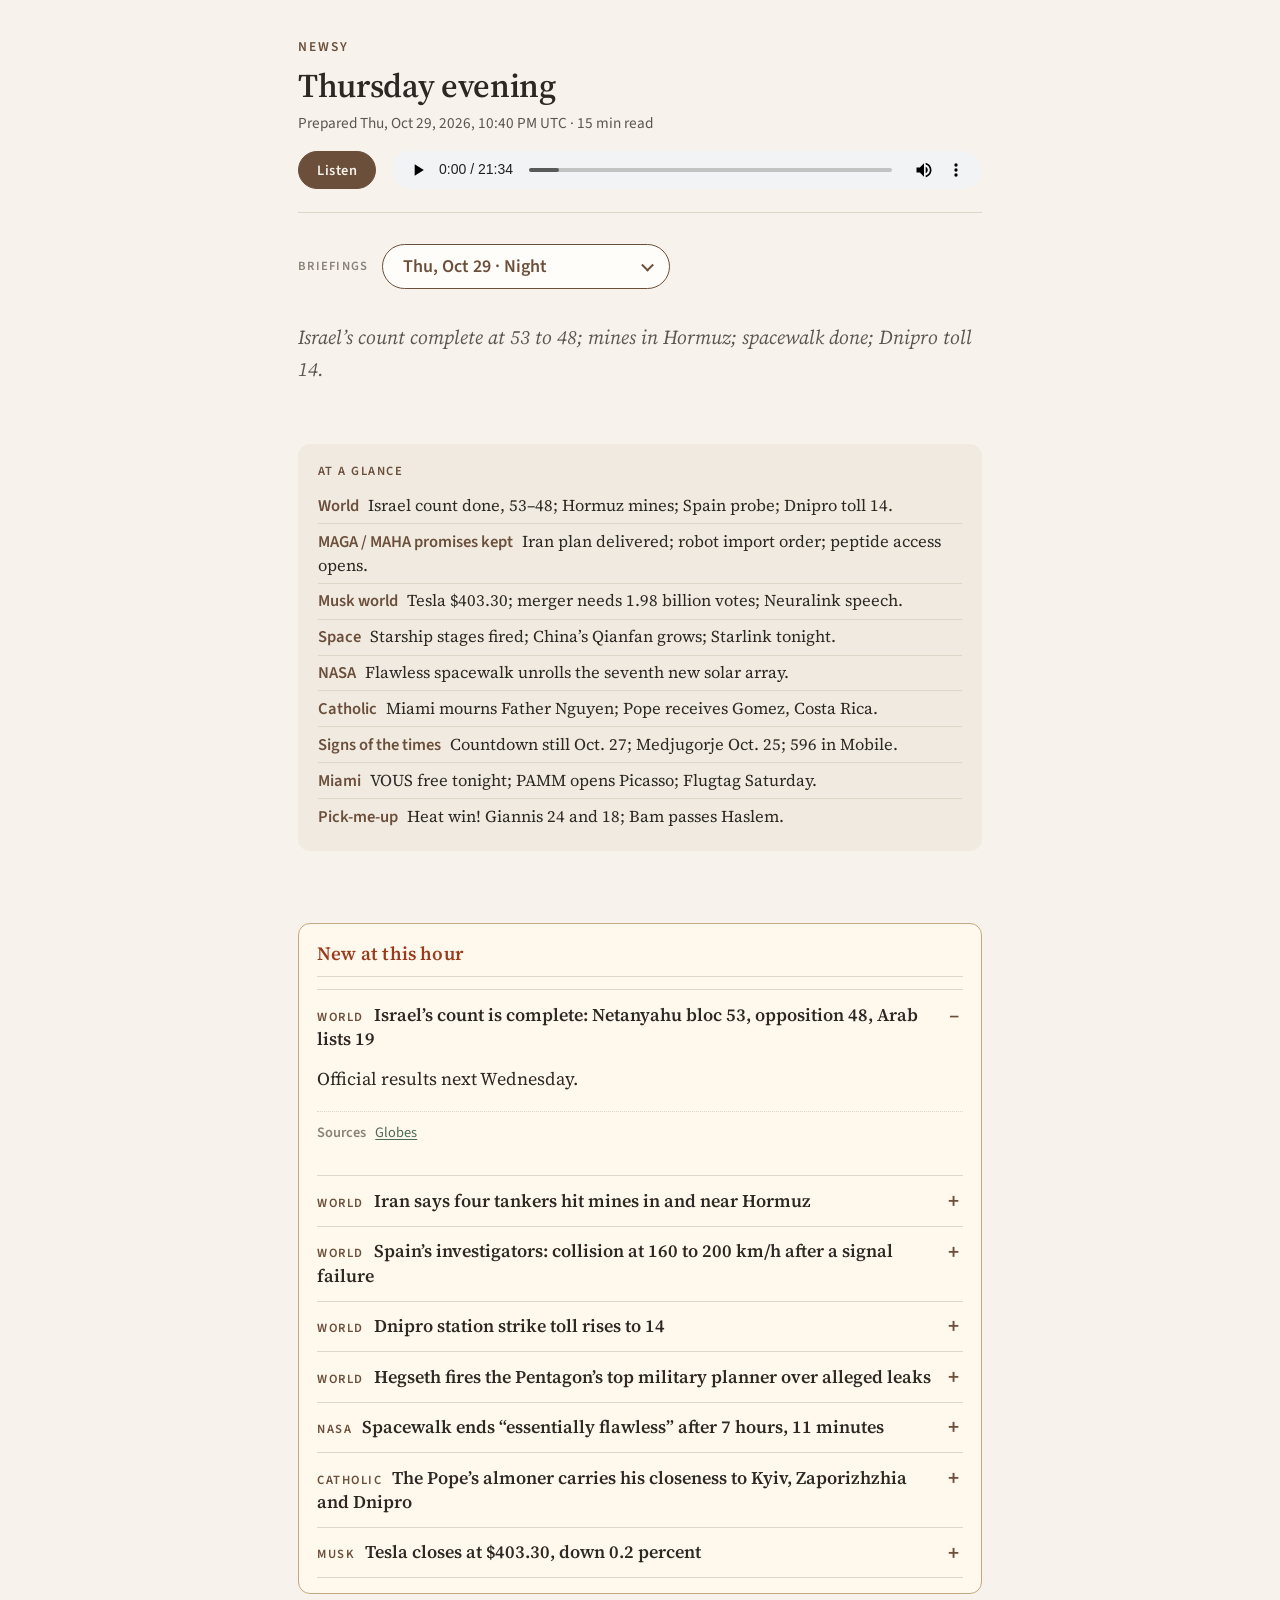
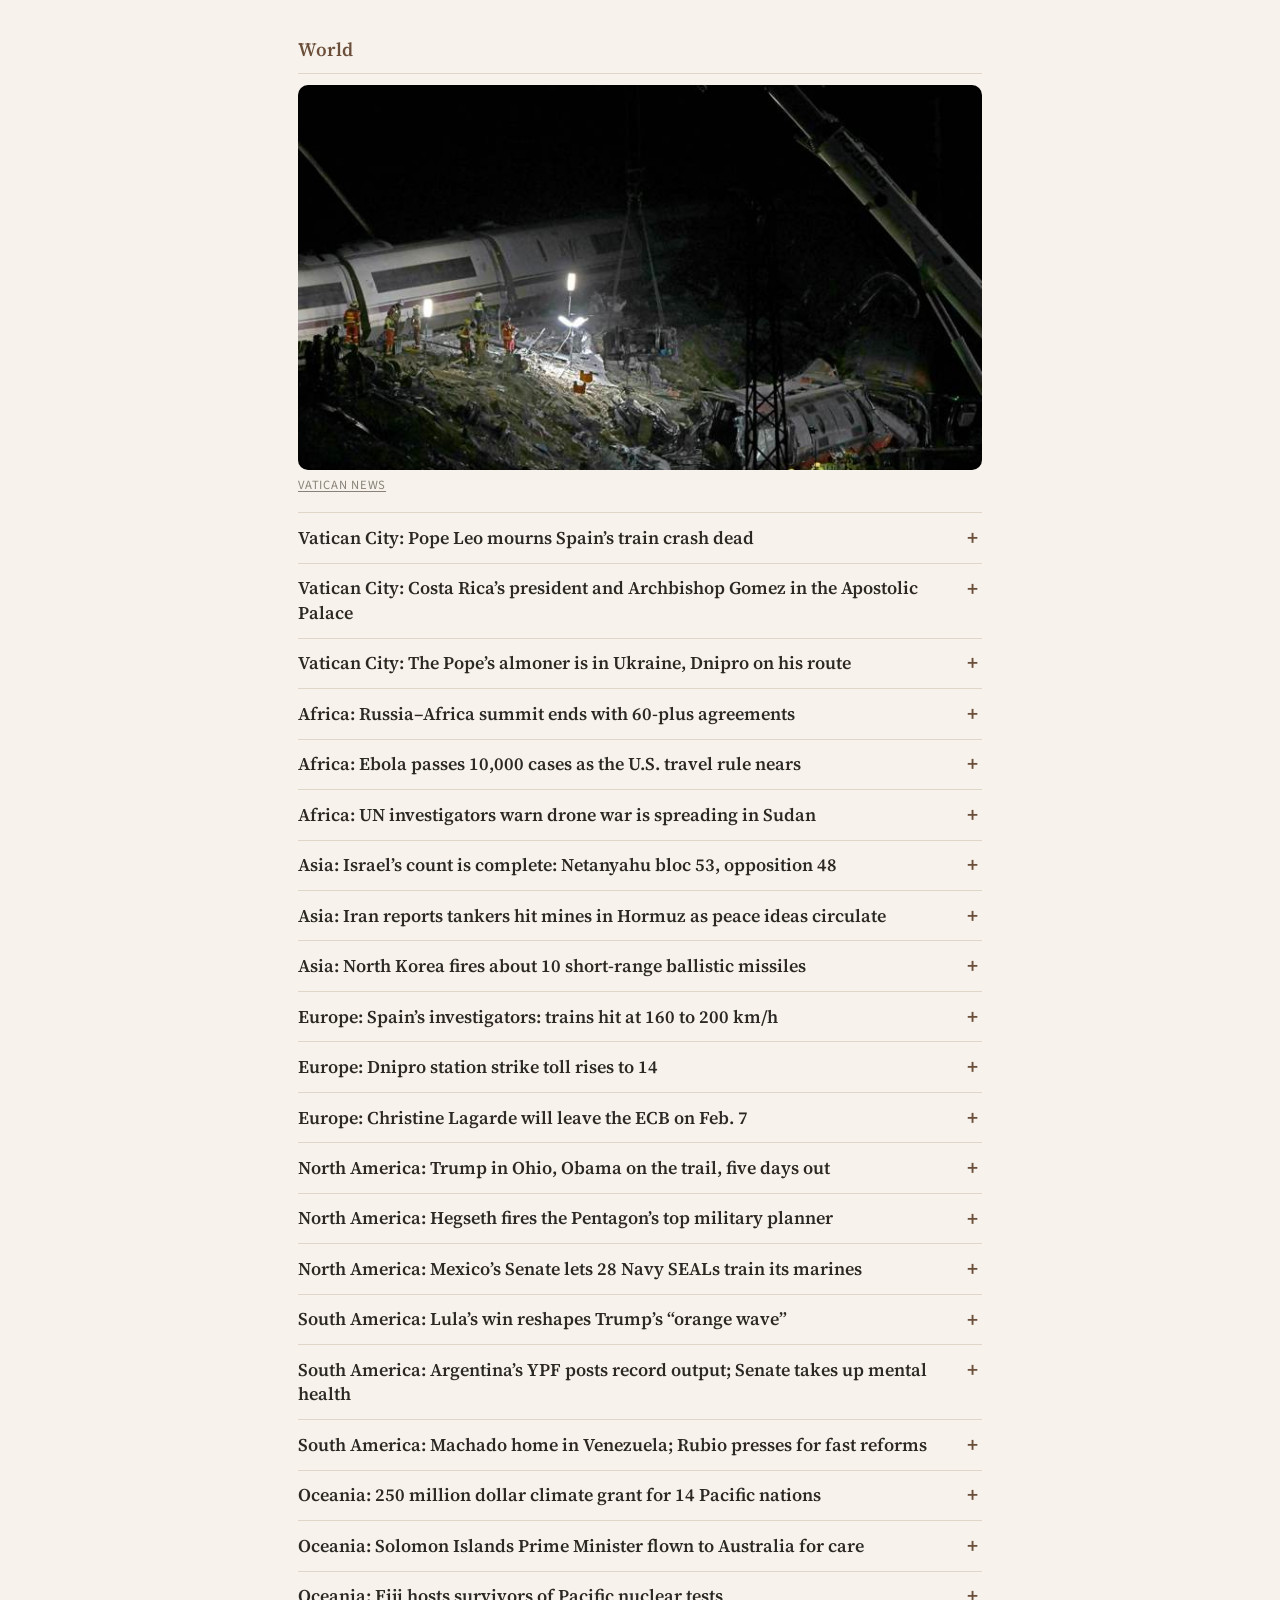
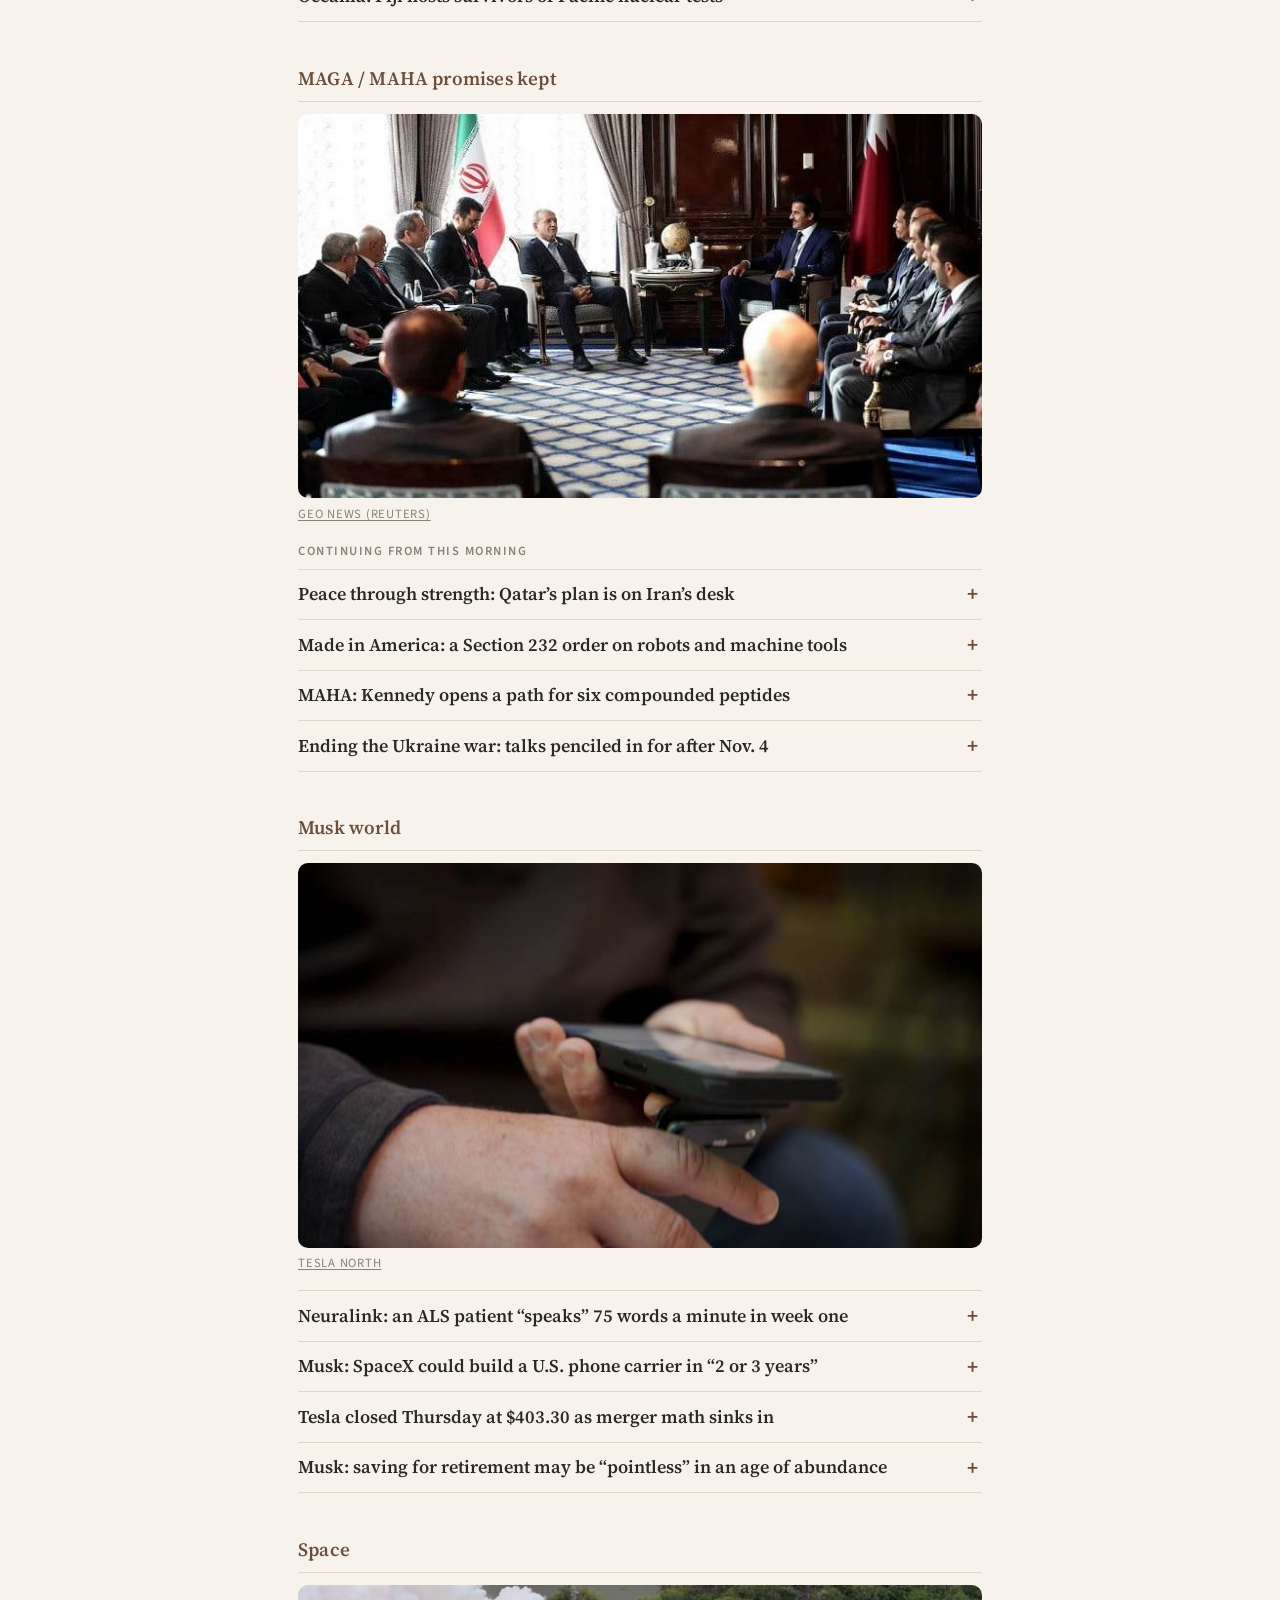
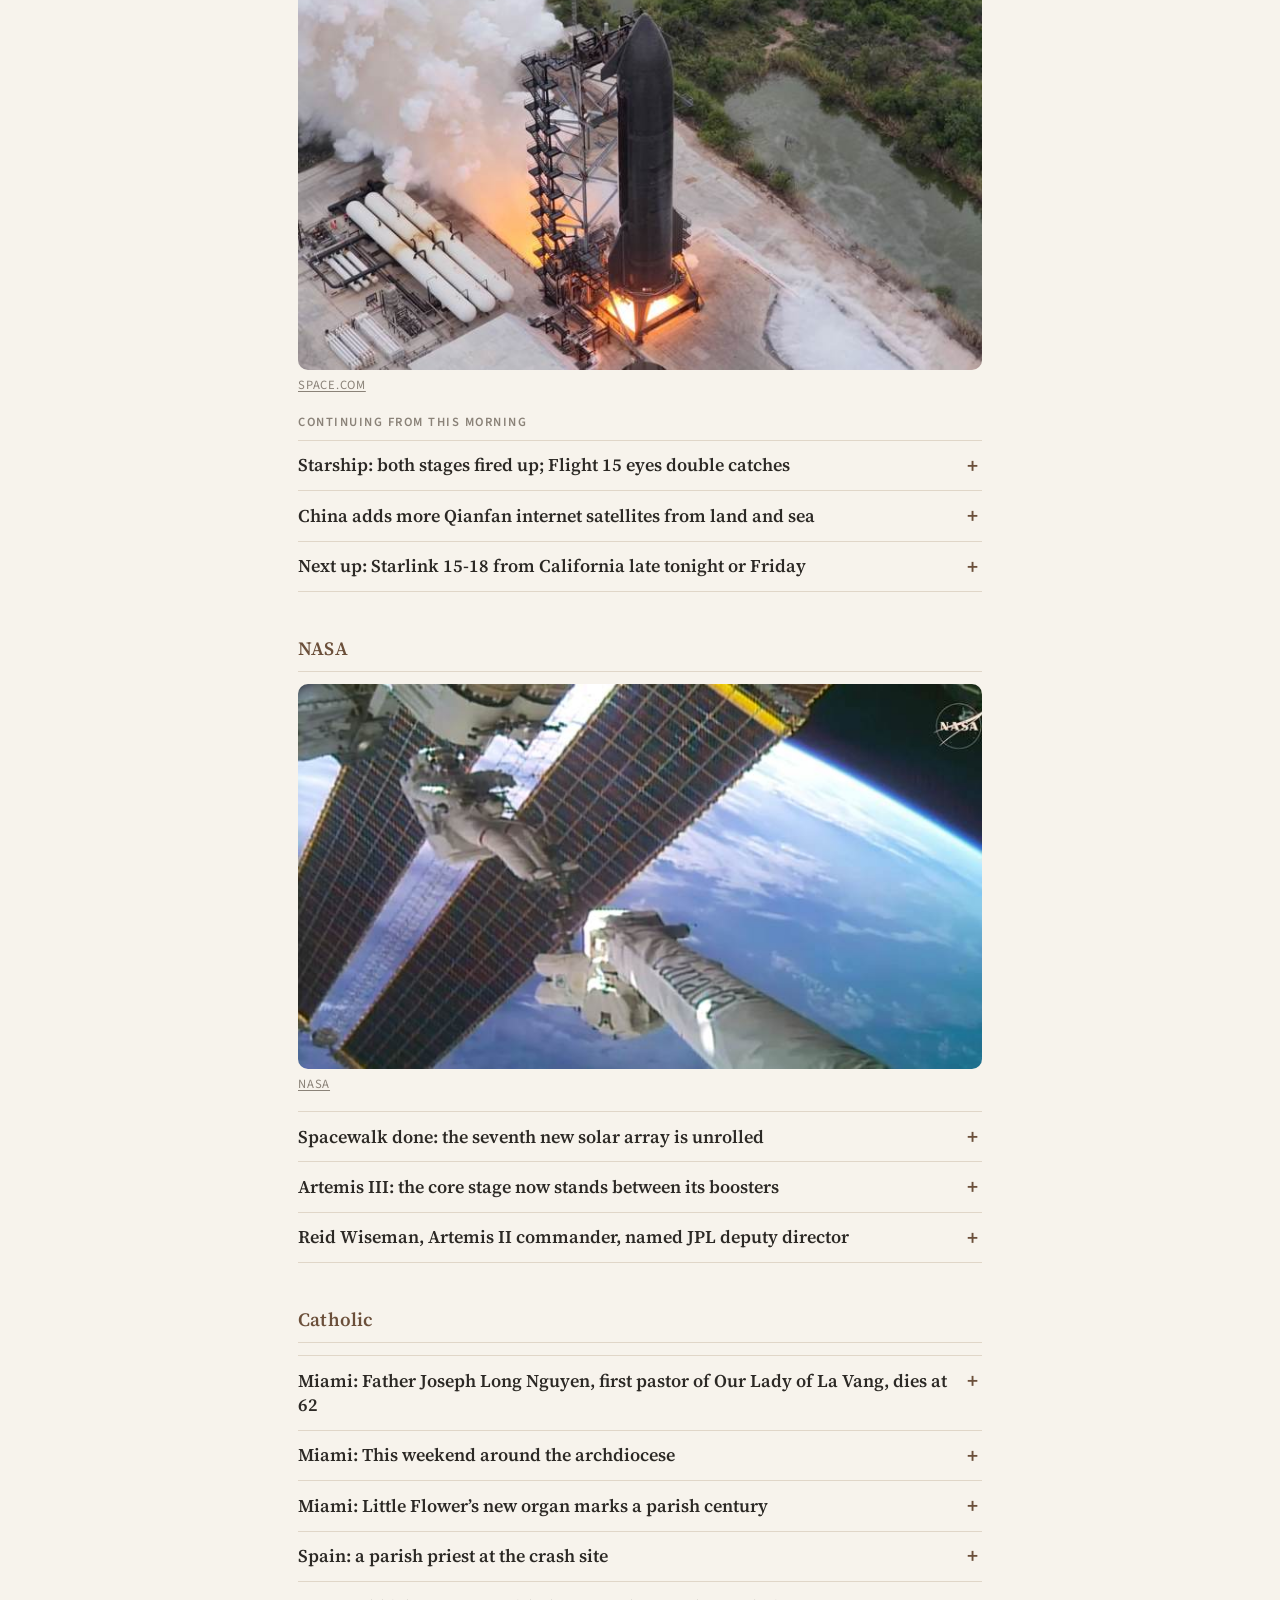
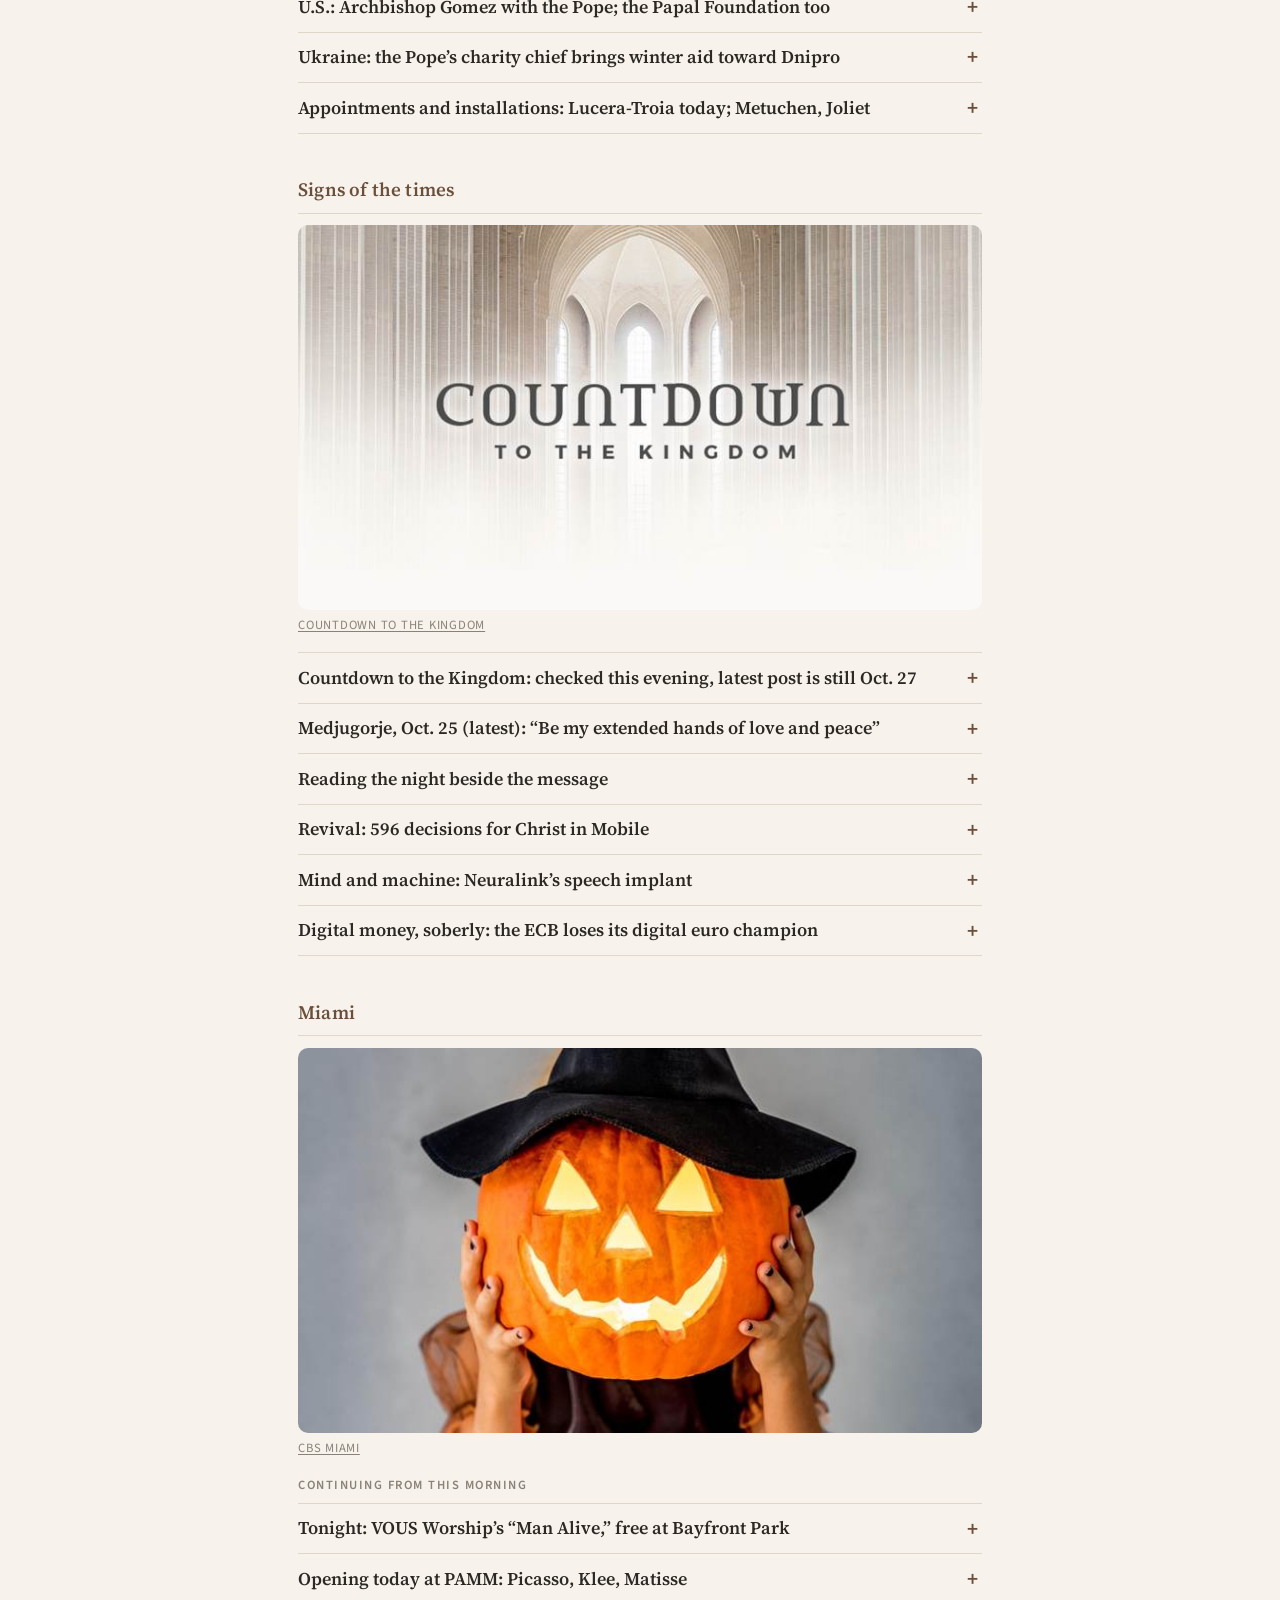
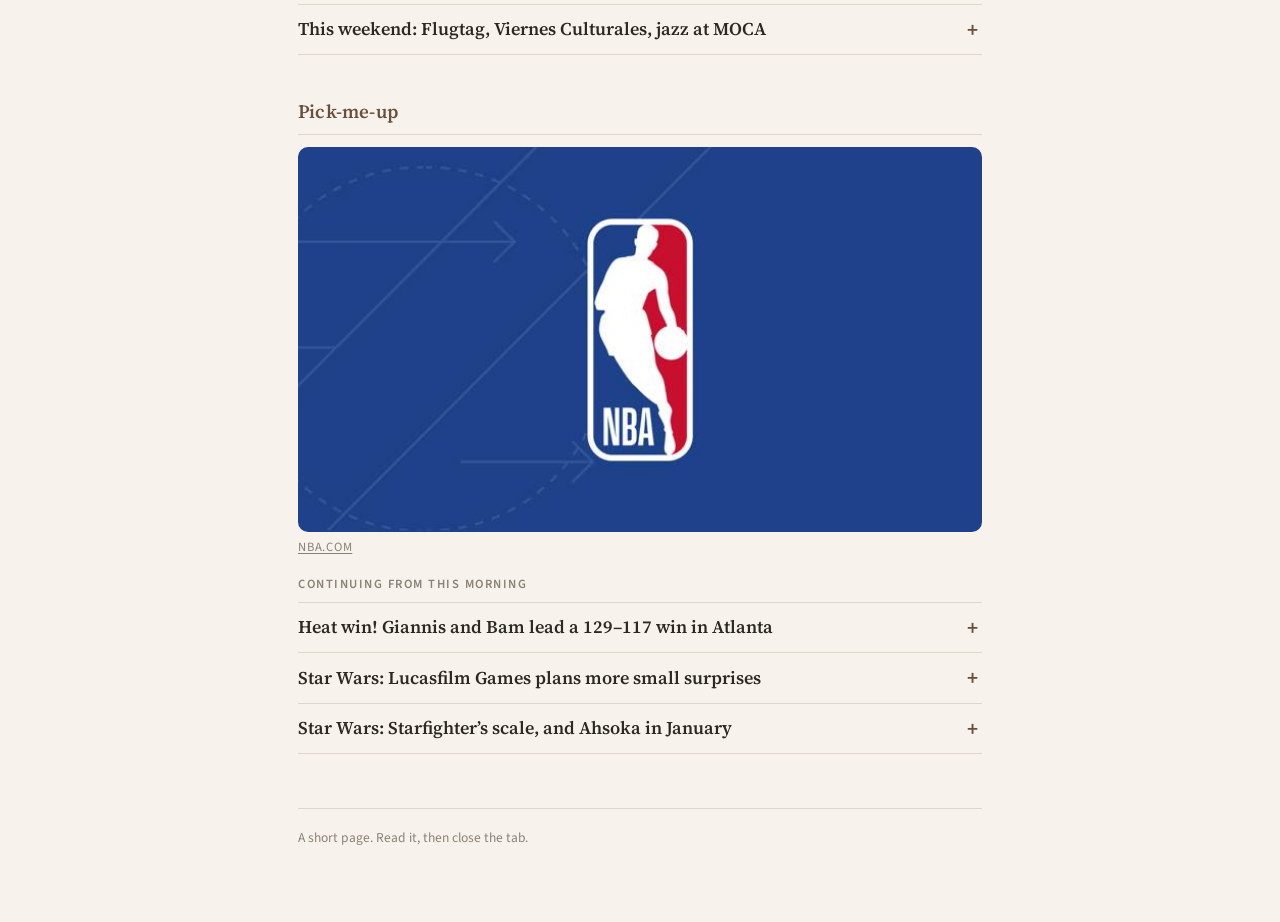
==== commit 15216102: "Newsy: Thursday evening 2026-10-29 Co-authored-by: music-droid <music-droid@users.noreply.github.com" ====
--- a/newsy.html
+++ b/newsy.html
@@ -777,6 +777,951 @@
 
   const EMBEDDED_BRIEFINGS = [
   {
+    "id": "2026-10-29-evening",
+    "date": "2026-10-29",
+    "slot": "evening",
+    "label": "Thursday evening",
+    "generatedAt": "2026-10-29T18:40:00-04:00",
+    "schema": 2,
+    "beats": [
+      {
+        "id": "world",
+        "title": "World",
+        "headline": "Israel count done, 53–48; Hormuz mines; Spain probe; Dnipro toll 14.",
+        "stories": [
+          {
+            "headline": "Vatican City: Pope Leo mourns Spain’s train crash dead",
+            "body": "<p>The Pope sent a telegram, signed by Cardinal Parolin, to Archbishop Francisco Cerro Chaves of Toledo, expressing his “deep sorrow” after two high-speed trains collided near Urda on Wednesday morning. He prayed for the eternal repose of the dead, comfort for families and a speedy recovery for the injured, encouraged rescue teams to persevere, and imparted his Apostolic Blessing.<\/p>",
+            "sources": [
+              {
+                "name": "Vatican News",
+                "url": "https://www.vaticannews.va/en/pope/news/2026-10/pope-leo-mourns-lives-lost-in-spain-train-crash.html"
+              },
+              {
+                "name": "Holy See Press Office",
+                "url": "https://press.vatican.va/content/salastampa/en/bollettino/pubblico/2026/10/29.html"
+              }
+            ]
+          },
+          {
+            "headline": "Vatican City: Costa Rica’s president and Archbishop Gomez in the Apostolic Palace",
+            "body": "<p>This morning the Pope received Costa Rica’s President Laura Fernández Delgado; talks with Cardinal Parolin and Archbishop Paul Gallagher covered security and migration in the region. Also received: Cardinal Víctor Manuel Fernández of the Doctrine of the Faith, Archbishop José Gomez of Los Angeles, Archbishop Mieczysław Mokrzycki of Lviv in Ukraine, and the Papal Foundation led by Ward Fitzgerald.<\/p>",
+            "sources": [
+              {
+                "name": "Holy See Press Office",
+                "url": "https://press.vatican.va/content/salastampa/en/bollettino/pubblico/2026/10/29/261029a.html"
+              },
+              {
+                "name": "Vatican News (Italian)",
+                "url": "https://www.vaticannews.va/it/papa/news/2026-10/papa-leone-xiv-udienza-presidente-repubblica-costa-rica.html"
+              }
+            ]
+          },
+          {
+            "headline": "Vatican City: The Pope’s almoner is in Ukraine, Dnipro on his route",
+            "body": "<p>Archbishop Luis Marín de San Martín, prefect of the Dicastery for the Service of Charity, is on a Oct. 27 to 30 mission to bring Pope Leo’s closeness to Ukrainians, visiting communities in Kyiv, Zaporizhzhia, Dnipro and Fastiv with both the Greek Catholic and Latin-rite Churches. The trip follows the Pope’s calls to Putin and Zelenskyy about besieged, starving Oleshky. At the Vatican, a winter collection of clothing, blankets, sleeping bags and canned food runs until Saturday.<\/p>",
+            "sources": [
+              {
+                "name": "Vatican News",
+                "url": "https://www.vaticannews.va/en/vatican-city/news/2026-10/papal-almoner-to-travel-to-ukraine-to-bring-pope-s-closeness.html"
+              }
+            ]
+          },
+          {
+            "headline": "Africa: Russia–Africa summit ends with 60-plus agreements",
+            "body": "<p>At the Grand Kremlin Palace, Putin and the African Union chair, Burundi’s President Évariste Ndayishimiye, led a plenary with nearly 50 African countries under the motto “For Peace, Security and Development.” Putin said trade passed 27 billion dollars last year, up 50 percent since the last summit, and offered grain, fertilizer and training. The summit adopted a 2027 to 2029 action plan and an AI cooperation declaration, and organizers report more than 60 signed agreements. Eritrea’s Isaias Afwerki sees Putin on Friday.<\/p>",
+            "sources": [
+              {
+                "name": "President of Russia",
+                "url": "http://en.kremlin.ru/events/president/news/81113"
+              },
+              {
+                "name": "AP News",
+                "url": "https://apnews.com/article/russia-africa-summit-putin-kremlin-7fa56468d33f98dade1996202fb1f469"
+              },
+              {
+                "name": "Vedomosti",
+                "url": "https://www.vedomosti.ru/politics/news/2026/10/29/1241047-forume-podpisali"
+              }
+            ]
+          },
+          {
+            "headline": "Africa: Ebola passes 10,000 cases as the U.S. travel rule nears",
+            "body": "<p>Congo’s Bundibugyo Ebola outbreak has topped 10,000 confirmed cases and is near 5,000 deaths across eight provinces, with Ituri and North Kivu worst hit. The WHO urges sustained testing, tracing and community outreach, since most new cases fall outside known chains of transmission. The CDC’s bar on U.S.-bound travelers who were in Congo within 21 days starts Tuesday, Nov. 3.<\/p>",
+            "sources": [
+              {
+                "name": "UN News",
+                "url": "https://news.un.org/en/story/2026/10/1168689"
+              },
+              {
+                "name": "Al Jazeera",
+                "url": "https://www.aljazeera.com/news/2026/10/27/ebola-cases-in-dr-congo-surpass-10000-in-fastest-growing-outbreak"
+              },
+              {
+                "name": "CIDRAP",
+                "url": "https://www.cidrap.umn.edu/ebola/ebola-outbreak-dr-congo-approaches-5000-deaths-us-issues-new-travel-rule"
+              }
+            ]
+          },
+          {
+            "headline": "Africa: UN investigators warn drone war is spreading in Sudan",
+            "body": "<p>The head of the UN fact-finding mission, Mohamed Chande Othman, told the General Assembly that October saw some of the deadliest single attacks of the war, including a drone strike in Blue Nile that killed at least 30 displaced people. He warned of repeated drone attacks on El Obeid in North Kordofan and found reasonable grounds that foreign weapons and personnel are fueling both sides.<\/p>",
+            "sources": [
+              {
+                "name": "Darfur24",
+                "url": "https://darfur24.com/en/2026/10/29/un-mission-warns-of-expanding-drone-warfare-in-sudan/"
+              },
+              {
+                "name": "Human Rights Watch",
+                "url": "https://www.hrw.org/news/2026/10/26/sudan-one-year-on-from-the-cataclysm-of-el-fasher"
+              }
+            ]
+          },
+          {
+            "headline": "Asia: Israel’s count is complete: Netanyahu bloc 53, opposition 48",
+            "body": "<p>Israel’s Central Elections Committee finished counting Thursday, soldiers’ and diplomats’ ballots included. Likud leads with 27 seats, then Gadi Eisenkot’s Yashar with 21; Netanyahu’s bloc holds 53, the opposition bloc 48 and Arab-led lists 19, so no one has the 61 needed. Official results come next Wednesday after integrity checks. Eisenkot met Yair Golan and Yair Lapid to coordinate, while Netanyahu’s camp alleged foreign interference and urged no deals with Arab parties, a charge Arab leaders called incitement.<\/p>",
+            "sources": [
+              {
+                "name": "Globes",
+                "url": "https://en.globes.co.il/en/article-count-complete-likud-has-27-knesset-seats-shas-drops-to-6-1001561412"
+              },
+              {
+                "name": "Haaretz",
+                "url": "https://www.haaretz.com/israel-news/elections/2026-10-29/ty-article-live/seat-results-steady-as-elections-committee-begins-counting-absentee-ballots/000001a1-8567-d9b5-a3b5-cdf7e5cc0004?liveBlogItemId=2136036781"
+              },
+              {
+                "name": "Ynet",
+                "url": "https://www.ynetnews.com/article/lzkcj5xqa"
+              }
+            ]
+          },
+          {
+            "headline": "Asia: Iran reports tankers hit mines in Hormuz as peace ideas circulate",
+            "body": "<p>Iran says three tankers struck mines and caught fire while using an unauthorized southern route through the Strait of Hormuz, with a fourth hit east of the strait. Qatar’s seven-day plan is still on Tehran’s desk, with a reply expected by Saturday, though a senior Iranian official called it only “unacceptable ideas.” President Trump says Vice President Vance’s letter to security chief Mohsen Rezaei is about medical aid, not new talks, and keeps post-election strikes on the table.<\/p>",
+            "sources": [
+              {
+                "name": "AP News",
+                "url": "https://apnews.com/article/mideast-iran-israel-elections-netanyahu-october-282026-c11dac838a072af25ba8d0eb81d01035"
+              },
+              {
+                "name": "CBS News",
+                "url": "https://www.cbsnews.com/live-updates/iran-war-donald-trump-qatar-mediators-new-proposal-end-war/"
+              },
+              {
+                "name": "Geo News",
+                "url": "https://www.geo.tv/latest/688776-qatar-presents-iran-with-new-draft-deal-to-end-war-tehran-calls-ideas-unacceptable"
+              }
+            ]
+          },
+          {
+            "headline": "Asia: North Korea fires about 10 short-range ballistic missiles",
+            "body": "<p>Around 12:30 p.m. local time, North Korea launched about 10 short-range ballistic missiles from the Wonsan area into the sea off its east coast, flying roughly 250 kilometers, South Korea’s military said, its third round this month. Japan said they fell outside its economic zone and lodged a protest; Seoul, Washington and Tokyo stepped up monitoring.<\/p>",
+            "sources": [
+              {
+                "name": "NBC News",
+                "url": "https://www.nbcnews.com/world/asia/north-korea-fires-10-ballistic-missiles-sea-east-coast-seoul-says-rcna606273"
+              },
+              {
+                "name": "Kyodo News",
+                "url": "https://english.kyodonews.net/articles/-/89740"
+              },
+              {
+                "name": "SBS News",
+                "url": "https://news.sbs.co.kr/english/article.do?news_id=N1008820997"
+              }
+            ]
+          },
+          {
+            "headline": "Europe: Spain’s investigators: trains hit at 160 to 200 km/h",
+            "body": "<p>Spain’s rail accident investigators said Thursday the Renfe train struck the stopped Iryo train at 8:53 Wednesday at an estimated 160 to 200 km/h. Their first note traces a signaling failure at 8:31 that forced manual, phoned instructions between the control center and drivers, a “chain of failures, instructions and actions” that ended in the collision without the safety barriers working. All hypotheses stay open; recorders are recovered, but drivers and controllers are not yet fit to be interviewed. The toll stands at 69 dead and more than 200 hurt, and Spain is in three days of mourning.<\/p>",
+            "sources": [
+              {
+                "name": "ABC (Spain)",
+                "url": "https://www.abc.es/espana/primer-informe-urda-apunta-cadena-averias-instrucciones-20261029215855-nt.html"
+              },
+              {
+                "name": "El Economista",
+                "url": "https://www.eleconomista.es/transportes-turismo/noticias/14024576/10/26/la-investigacion-de-los-tecnicos-evita-senalar-un-error-humano-como-responsable-del-accidente-de-tren-de-urda.html"
+              }
+            ]
+          },
+          {
+            "headline": "Europe: Dnipro station strike toll rises to 14",
+            "body": "<p>Officials say 14 people died when a Russian jet-powered drone hit a platform at Dnipro’s main station as a train prepared to leave for Zaporizhzhia; 14 more were hurt, among them an 11-year-old boy, and six are critical. The Kremlin says three-way talks in Abu Dhabi could come only “after Nov. 4,” depending on the battlefield.<\/p>",
+            "sources": [
+              {
+                "name": "BBC News",
+                "url": "https://www.bbc.com/news/articles/c9p8gdlz1p2ko"
+              },
+              {
+                "name": "Interfax-Ukraine",
+                "url": "https://en.interfax.com.ua/news/general/1228066.html"
+              },
+              {
+                "name": "Kyiv Independent",
+                "url": "https://kyivindependent.com/russia-says-battlefield-situation-will-determine-when-ukraine-peace-talks-begin/"
+              }
+            ]
+          },
+          {
+            "headline": "Europe: Christine Lagarde will leave the ECB on Feb. 7",
+            "body": "<p>The European Central Bank president told her Governing Council this morning she will step down on Feb. 7, 2027, months before her term ends, and got a long standing ovation. EU leaders will now pick a successor, just as the bank prepares its digital euro pilot.<\/p>",
+            "sources": [
+              {
+                "name": "European Central Bank",
+                "url": "https://www.ecb.europa.eu/press/pr/date/2026/html/ecb.pr261029~abbb6dc64b.en.html"
+              },
+              {
+                "name": "AP News",
+                "url": "https://apnews.com/article/ecb-lagarde-resignation-bank-c657d818e8f487f2ce990fe57ba55d4a"
+              }
+            ]
+          },
+          {
+            "headline": "North America: Trump in Ohio, Obama on the trail, five days out",
+            "body": "<p>In Chillicothe, Ohio, Wednesday night, the President campaigned for Vivek Ramaswamy for governor and Senator Jon Husted, promised a 5,000 dollar payment to every adult if Republicans hold both chambers, and floated Ohio for a new U.S. Space Academy. Former President Obama and Vice President Vance were also out making closing pitches. Election Day is Tuesday.<\/p>",
+            "sources": [
+              {
+                "name": "Roll Call Factba.se",
+                "url": "https://rollcall.com/factbase/trump/transcript/donald-trump-speech-midterm-political-rally-chillicothe-ohio-october-28-2026/"
+              },
+              {
+                "name": "NBC News",
+                "url": "https://www.nbcnews.com/politics/2026-election/live-blog/trump-ohio-vance-north-carolina-2026-election-congress-live-updates-rcna606022"
+              }
+            ]
+          },
+          {
+            "headline": "North America: Hegseth fires the Pentagon’s top military planner",
+            "body": "<p>Defense Secretary Pete Hegseth fired Lieutenant General Brett Sylvia, the Pentagon’s top military planner, after officials accused him of sharing information on the Iran and Ukraine wars with journalists. The case has been referred to the Justice Department.<\/p>",
+            "sources": [
+              {
+                "name": "CBS News",
+                "url": "https://www.cbsnews.com/news/hegseth-fires-pentagons-top-military-planner/"
+              },
+              {
+                "name": "AP News",
+                "url": "https://apnews.com/article/general-firing-hegseth-pentagon-leaks-346ce31afab5dfc2cacc5efac502bc6d"
+              }
+            ]
+          },
+          {
+            "headline": "North America: Mexico’s Senate lets 28 Navy SEALs train its marines",
+            "body": "<p>Mexico’s Senate approved, by a wide margin, the entry of 28 U.S. Navy SEAL instructors to train Mexican Navy personnel in land and sea operations from today through April 15, at sites in Baja California Sur and the State of Mexico.<\/p>",
+            "sources": [
+              {
+                "name": "La Jornada",
+                "url": "https://www.jornada.com.mx/noticia/2026/10/28/politica/senado-autoriza-ingreso-de-29-militares-de-eu-para-adiestrar-a-marinos-mexicanos"
+              },
+              {
+                "name": "Reforma",
+                "url": "https://www.reforma.com/autorizan-ingreso-de-28-militares-de-eu/ar3303719"
+              }
+            ]
+          },
+          {
+            "headline": "South America: Lula’s win reshapes Trump’s “orange wave”",
+            "body": "<p>The Guardian’s analysis: Brazil, by 4.3 million votes, broke a string of pro-Trump wins from Argentina to Peru. Flávio Bolsonaro, now in Miami, briefly called himself the “true president-elect,” then backed off. Lula’s adviser Celso Amorim says Brazil will skip the U.S.-led Shield of the Americas coalition but seek “balanced” ties, and Trump says, “I like Lula.”<\/p>",
+            "sources": [
+              {
+                "name": "The Guardian",
+                "url": "https://www.theguardian.com/world/2026/oct/29/bolsonaro-defeat-trump-orange-wave"
+              }
+            ]
+          },
+          {
+            "headline": "South America: Argentina’s YPF posts record output; Senate takes up mental health",
+            "body": "<p>Argentina’s state oil company YPF reported record production and plans for billions in new investment, while the Senate resumed sessions to debate a new mental health law.<\/p>",
+            "sources": [
+              {
+                "name": "La Nación",
+                "url": "https://www.lanacion.com.ar/sociedad/debaten-hoy-la-nueva-ley-de-salud-mental-ypf-reporto-un-record-de-produccion-e-inversiones-nid29102026/"
+              },
+              {
+                "name": "Noticias Argentinas",
+                "url": "https://noticiasargentinas.com/politica/---javier-milei-en-vivo--anuncios-y-medidas-del-gobierno-minuto-a-minuto-del-29-de-octubre-de-2026_a6ae311f283a79a91f38855bb"
+              }
+            ]
+          },
+          {
+            "headline": "South America: Machado home in Venezuela; Rubio presses for fast reforms",
+            "body": "<p>Opposition leader María Corina Machado is back in Venezuela after nearly a year away. Secretary of State Rubio said the interim authorities told Washington weeks ago she could return without interference, and that they have met every agreed deadline so far to replace the Supreme Court and electoral council before a presidential vote, which has no date yet.<\/p>",
+            "sources": [
+              {
+                "name": "CBS News",
+                "url": "https://www.cbsnews.com/news/venezuelan-officials-allowed-maria-corina-machado-return-rubio/"
+              }
+            ]
+          },
+          {
+            "headline": "Oceania: 250 million dollar climate grant for 14 Pacific nations",
+            "body": "<p>The Green Climate Fund approved 250 million dollars, alongside about 809 million from the Asian Development Bank, for a decade of coastal, water, energy and health projects reaching 3.7 million Pacific islanders. Fiji also won 35.2 million dollars to protect its Great Sea Reef and restore 3,000 hectares of mangroves.<\/p>",
+            "sources": [
+              {
+                "name": "Islands Business (PACNEWS)",
+                "url": "https://islandsbusiness.com/pacnews/pacnews-one-29-october-2026/"
+              }
+            ]
+          },
+          {
+            "headline": "Oceania: Solomon Islands Prime Minister flown to Australia for care",
+            "body": "<p>Prime Minister Matthew Wale was flown from Honiara to Australia for urgent medical treatment after being admitted to the National Referral Hospital. His condition has not been disclosed; former Prime Minister Manasseh Sogavare wished him a speedy recovery.<\/p>",
+            "sources": [
+              {
+                "name": "RNZ",
+                "url": "https://www.rnz.co.nz/news/pacific/2207962/solomon-islands-pm-matthew-wale-flown-to-australia-for-urgent-medical-treatment"
+              },
+              {
+                "name": "Solomon Times",
+                "url": "https://www.solomontimes.com/news/sogavare-wishes-prime-minister-wale-a-speedy-recovery-in-australia/13350"
+              }
+            ]
+          },
+          {
+            "headline": "Oceania: Fiji hosts survivors of Pacific nuclear tests",
+            "body": "<p>In Suva, a three-day dialogue through Friday gathers officials and survivors of more than 300 U.S., British and French nuclear tests to press for victim care and cleanup. Fiji’s defense minister urged testing nations to help fund veterans’ care; the findings go to the first review of the nuclear ban treaty in New York.<\/p>",
+            "sources": [
+              {
+                "name": "Islands Business (PACNEWS)",
+                "url": "https://islandsbusiness.com/pacnews/pacnews-one-29-october-2026/"
+              }
+            ]
+          }
+        ],
+        "image": {
+          "src": "images/2026-10-29-evening-world.jpg",
+          "alt": "Vatican City: Pope Leo mourns Spain’s train crash dead",
+          "credit": "Vatican News",
+          "sourceUrl": "https://www.vaticannews.va/en/pope/news/2026-10/pope-leo-mourns-lives-lost-in-spain-train-crash.html"
+        }
+      },
+      {
+        "id": "promises",
+        "title": "MAGA / MAHA promises kept",
+        "headline": "Iran plan delivered; robot import order; peptide access opens.",
+        "stories": [
+          {
+            "headline": "Peace through strength: Qatar’s plan is on Iran’s desk",
+            "body": "<p>Promise: end Iran’s nuclear threat without endless war. Action: with U.S. coordination, Qatar delivered a seven-day, step-by-step plan with outside guarantors, while the President keeps the threat of renewed strikes alive. Impact so far: Tehran publicly rejects it, but a formal reply is due this week; oil above 115 dollars shows what is at stake for families at the pump.<\/p>",
+            "sources": [
+              {
+                "name": "Geo News (Reuters)",
+                "url": "https://www.geo.tv/latest/688776-qatar-presents-iran-with-new-draft-deal-to-end-war-tehran-calls-ideas-unacceptable"
+              },
+              {
+                "name": "Al Jazeera",
+                "url": "https://www.aljazeera.com/news/2026/10/29/what-we-know-of-vances-letter-to-rezaei-as-trump-warns-gulf-to-prepare"
+              }
+            ]
+          },
+          {
+            "headline": "Made in America: a Section 232 order on robots and machine tools",
+            "body": "<p>Promise: rebuild American manufacturing. Action: a Wednesday proclamation finds that imported robotics and industrial machinery threaten national security and orders Commerce and the Trade Representative to negotiate deals within 180 days, with tariffs, quotas or investment incentives possible later. Impact: no new tariffs yet; it is leverage for talks, and a signal to factories planning U.S. investment.<\/p>",
+            "sources": [
+              {
+                "name": "The White House",
+                "url": "https://www.whitehouse.gov/presidential-actions/2026/10/adjusting-imports-of-robotics-industrial-machinery-and-their-parts-and-components-into-the-united-states/"
+              }
+            ]
+          },
+          {
+            "headline": "MAHA: Kennedy opens a path for six compounded peptides",
+            "body": "<p>Promise: end what Secretary Kennedy calls the war on alternative medicine. Action: an interim HHS policy would let licensed compounding pharmacies prepare BPC-157, TB-500, epitalon, KPV, MOTS-c and semax with a prescription, tested ingredients and adverse-event reporting, after a two-week comment period. Impact: supporters gain safer, regulated access; FDA staff had advised against it, and doctors warn human trials are lacking.<\/p>",
+            "sources": [
+              {
+                "name": "BBC News",
+                "url": "https://www.bbc.com/news/articles/cmq8nwd748v3o"
+              },
+              {
+                "name": "Peptide Policy Watch",
+                "url": "https://peptidepolicywatch.com/2026/10/29/hhs-interim-peptide-compounding-policy-six-peptides/"
+              }
+            ]
+          },
+          {
+            "headline": "Ending the Ukraine war: talks penciled in for after Nov. 4",
+            "body": "<p>Promise: end the war. Action: the U.S. push has the Kremlin talking about three-way talks in Abu Dhabi “after Nov. 4,” the first in eight months, and the Oleshky truce has held. Impact: today’s strike on Dnipro’s station is a hard reminder that no wider ceasefire exists yet.<\/p>",
+            "sources": [
+              {
+                "name": "The Kyiv Independent",
+                "url": "https://kyivindependent.com/russia-says-battlefield-situation-will-determine-when-ukraine-peace-talks-begin/"
+              },
+              {
+                "name": "The Kyiv Independent",
+                "url": "https://kyivindependent.com/breaking-russia-strikes-train-at-dnipro-station-with-jet-powered-drone-at-least-13-dead/"
+              }
+            ]
+          }
+        ],
+        "image": {
+          "src": "images/2026-10-29-evening-promises.jpg",
+          "alt": "Peace through strength: Qatar’s plan is on Iran’s desk",
+          "credit": "Geo News (Reuters)",
+          "sourceUrl": "https://www.geo.tv/latest/688776-qatar-presents-iran-with-new-draft-deal-to-end-war-tehran-calls-ideas-unacceptable"
+        },
+        "carried": true
+      },
+      {
+        "id": "musk",
+        "title": "Musk world",
+        "headline": "Tesla $403.30; merger needs 1.98 billion votes; Neuralink speech.",
+        "stories": [
+          {
+            "headline": "Neuralink: an ALS patient “speaks” 75 words a minute in week one",
+            "body": "<p>Neuralink says a participant with ALS in its VOICE speech study reached 75 words per minute with a 5.8 percent word error rate on a 125,000-word vocabulary in the first week, near conversational pace. The figures are the company’s own and the study remains investigational, but it is a big step for people who have lost their voices.<\/p>",
+            "sources": [
+              {
+                "name": "Tesla North",
+                "url": "https://teslanorth.com/2026/10/28/neuralink-als-patient-75-words-minute-week-one/"
+              },
+              {
+                "name": "ClinicalTrials.gov",
+                "url": "https://clinicaltrials.gov/study/NCT07224256"
+              }
+            ]
+          },
+          {
+            "headline": "Musk: SpaceX could build a U.S. phone carrier in “2 or 3 years”",
+            "body": "<p>Musk answered Verizon’s CEO, who said a rival network would take four to six years and up to 500 billion dollars. SpaceX is in talks to lease space on about 80,000 cell sites and agreed this month to buy 800 MHz spectrum for a reported 8 billion dollars, pending FCC approval.<\/p>",
+            "sources": [
+              {
+                "name": "Billionaires.Africa",
+                "url": "https://www.billionaires.africa/2026/10/29/american-billionaire-elon-musk-says-spacex-can-build-a-us-mobile-network-in-two-or-three-years/"
+              }
+            ]
+          },
+          {
+            "headline": "Tesla closed Thursday at $403.30 as merger math sinks in",
+            "body": "<p>Tesla slipped 0.2 percent to 403.30 dollars Thursday on light volume, after Wednesday’s 404.22, and eased further after hours. Musk calls a Tesla–SpaceX combination “a good idea” but says it would need about 1.98 billion yes votes, a majority of all shares, which he called “quite a high hurdle”; independent committees have agreed no terms.<\/p>",
+            "sources": [
+              {
+                "name": "Yahoo Finance",
+                "url": "https://finance.yahoo.com/quote/TSLA/history/"
+              },
+              {
+                "name": "24/7 Wall St.",
+                "url": "https://247wallst.com/investing/2026/10/29/musk-says-a-tesla-spacex-merger-is-a-good-idea-but-admits-it-would-require-1-98-billion-yes-votes-he-calls-it-quite-a-high-hurdle/"
+              }
+            ]
+          },
+          {
+            "headline": "Musk: saving for retirement may be “pointless” in an age of abundance",
+            "body": "<p>Musk argued again that superintelligent AI will make money matter far less, so long-term saving is less important, a view that Business Insider notes most financial planners would not follow.<\/p>",
+            "sources": [
+              {
+                "name": "Business Insider",
+                "url": "https://www.businessinsider.com/elon-musk-savings-ai-abundance-wealth-future-retirement-personal-finance-2026-10"
+              }
+            ]
+          }
+        ],
+        "image": {
+          "src": "images/2026-10-29-evening-musk.jpg",
+          "alt": "Neuralink: an ALS patient “speaks” 75 words a minute in week one",
+          "credit": "Tesla North",
+          "sourceUrl": "https://teslanorth.com/2026/10/28/neuralink-als-patient-75-words-minute-week-one/"
+        }
+      },
+      {
+        "id": "space",
+        "title": "Space",
+        "headline": "Starship stages fired; China’s Qianfan grows; Starlink tonight.",
+        "stories": [
+          {
+            "headline": "Starship: both stages fired up; Flight 15 eyes double catches",
+            "body": "<p>SpaceX finished Ship 42’s static fires, a full six-engine burn and a single-engine deorbit test, after Booster 22’s 33-engine firing. Flight 15 is targeted for November, aiming to catch both the booster and, for the first time, the ship in the tower’s chopsticks, if regulators agree.<\/p>",
+            "sources": [
+              {
+                "name": "Space.com",
+                "url": "https://www.space.com/space-exploration/launches-spacecraft/spacex-fires-up-starship-upper-stage-ahead-of-landmark-flight-15-test-launch-video"
+              },
+              {
+                "name": "Next Spaceflight",
+                "url": "https://www.nextspaceflight.com/starship/hardware/80/?testId=410"
+              }
+            ]
+          },
+          {
+            "headline": "China adds more Qianfan internet satellites from land and sea",
+            "body": "<p>China launched more Qianfan constellation satellites on the sea-launched Gravity-1 and the land-based Zhuque-2E, building its second broadband network after Guowang.<\/p>",
+            "sources": [
+              {
+                "name": "Beijing Post",
+                "url": "https://beijingpost.com/china-launches-more-qianfan-satellites-in-consecutive-sea-and-land-missions"
+              }
+            ]
+          },
+          {
+            "headline": "Next up: Starlink 15-18 from California late tonight or Friday",
+            "body": "<p>A Falcon 9 with 27 Starlink satellites, on booster B1093, has a window opening at 9:02 p.m. Pacific tonight, just after midnight Eastern, from Vandenberg, with a backup target Friday evening.<\/p>",
+            "sources": [
+              {
+                "name": "NASASpaceFlight",
+                "url": "https://www.nasaspaceflight.com/2026/10/launch-preview-102626/"
+              },
+              {
+                "name": "T-Minus Zero",
+                "url": "https://www.tminuszero.app/spacex-launch-schedule"
+              }
+            ]
+          }
+        ],
+        "image": {
+          "src": "images/2026-10-29-evening-space.jpg",
+          "alt": "Starship: both stages fired up; Flight 15 eyes double catches",
+          "credit": "Space.com",
+          "sourceUrl": "https://www.space.com/space-exploration/launches-spacecraft/spacex-fires-up-starship-upper-stage-ahead-of-landmark-flight-15-test-launch-video"
+        },
+        "carried": true
+      },
+      {
+        "id": "nasa",
+        "title": "NASA",
+        "headline": "Flawless spacewalk unrolls the seventh new solar array.",
+        "stories": [
+          {
+            "headline": "Spacewalk done: the seventh new solar array is unrolled",
+            "body": "<p>Anil Menon and Canada’s Joshua Kutryk finished a 7-hour, 11-minute spacewalk at 3:08 p.m. Eastern, installing and unrolling the station’s seventh roll-out solar array on the port truss; Mission Control called it “essentially flawless.” They hooked up cables in orbital darkness, finished early and did prep work for the final array on Nov. 5. It was the 100th U.S. spacewalk from the station, and Kutryk became the first Canadian to walk in space since 2019. The eight arrays lift station power from about 160 to 215 kilowatts through its 2030 retirement.<\/p>",
+            "sources": [
+              {
+                "name": "NASA",
+                "url": "https://www.nasa.gov/blogs/spacestation/2026/10/29/spacewalkers-install-roll-out-solar-arrays-for-power-generation/"
+              },
+              {
+                "name": "Spaceflight Now",
+                "url": "https://spaceflightnow.com/2026/10/29/spacewalking-astronauts-unfurl-upgraded-solar-array-to-boost-space-station-power/"
+              },
+              {
+                "name": "Space.com",
+                "url": "https://www.space.com/space-exploration/international-space-station/100-us-spacewalks-from-the-iss-astronauts-deploy-new-solar-array-on-landmark-eva"
+              }
+            ]
+          },
+          {
+            "headline": "Artemis III: the core stage now stands between its boosters",
+            "body": "<p>NASA posted images of the SLS core stage joined to its twin solid rocket boosters in Kennedy’s Vehicle Assembly Building. After checkout, the rocket rolls to Pad 39B for fueling and countdown practice ahead of a 2027 Earth-orbit test of lunar lander operations.<\/p>",
+            "sources": [
+              {
+                "name": "NASA",
+                "url": "https://www.nasa.gov/image-article/artemis-iii-sls-core-stage-joins-boosters-at-kennedy/"
+              },
+              {
+                "name": "NASA",
+                "url": "https://www.nasa.gov/missions/artemis/nasas-artemis-iii-mission-to-test-future-moon-lander-operations/"
+              }
+            ]
+          },
+          {
+            "headline": "Reid Wiseman, Artemis II commander, named JPL deputy director",
+            "body": "<p>Caltech named Reid Wiseman, who commanded the Artemis II flight around the Moon, deputy director of NASA’s Jet Propulsion Laboratory. NASA is also hosting media this week at a lunar-landing simulator at Ames.<\/p>",
+            "sources": [
+              {
+                "name": "NASA",
+                "url": "https://www.nasa.gov/centers-and-facilities/jpl/caltech-names-artemis-ii-commander-reid-wiseman-as-nasa-jpl-deputy/"
+              },
+              {
+                "name": "NASA",
+                "url": "https://www.nasa.gov/news-release/nasa-invites-media-to-moon-landing-simulation-experience-in-california/"
+              }
+            ]
+          }
+        ],
+        "image": {
+          "src": "images/2026-10-29-evening-nasa.jpg",
+          "alt": "Spacewalk done: the seventh new solar array is unrolled",
+          "credit": "NASA",
+          "sourceUrl": "https://www.nasa.gov/blogs/spacestation/2026/10/29/spacewalkers-install-roll-out-solar-arrays-for-power-generation/"
+        }
+      },
+      {
+        "id": "catholic",
+        "title": "Catholic",
+        "headline": "Miami mourns Father Nguyen; Pope receives Gomez, Costa Rica.",
+        "stories": [
+          {
+            "headline": "Miami: Father Joseph Long Nguyen, first pastor of Our Lady of La Vang, dies at 62",
+            "body": "<p>Father Nguyen was found dead Tuesday in the rectory of Our Lady of La Vang Parish in Hallandale Beach. Born in Vietnam in 1964, he reached the priesthood through Canada and the U.S., was ordained in 2002, and led the Vietnamese community from mission to full parish in July 2023, calling it “our second home.” Funeral arrangements are pending. Eternal rest grant unto him, O Lord.<\/p>",
+            "sources": [
+              {
+                "name": "Archdiocese of Miami",
+                "url": "https://www.miamiarch.org/CatholicDiocese.php?op=Article_archdiocese-of-miami-father-joseph-long-nguyen-first-pastor-of-our-lady-of-la-vang-dies-at-62"
+              }
+            ]
+          },
+          {
+            "headline": "Miami: This weekend around the archdiocese",
+            "body": "<p>Friday at 8 p.m., the Rosary of Men prays for world peace in Spanish, Portuguese and English at Corpus Christi, 3220 NW Seventh Ave. Saturday brings an Oktoberfest dinner at 5 at St. Gabriel in Pompano Beach and a family night from 7 at St. Martin de Porres in Leisure City. Sunday is All Saints; Monday, All Souls.<\/p>",
+            "sources": [
+              {
+                "name": "Archdiocese of Miami",
+                "url": "https://www.miamiarch.org/CatholicDiocese.php?op=Article_archdiocese-of-miami-around-the-archdiocese-coming-up-this-weekend-10-30-2026"
+              }
+            ]
+          },
+          {
+            "headline": "Miami: Little Flower’s new organ marks a parish century",
+            "body": "<p>Coral Gables’ Church of the Little Flower celebrated 100 years with a centennial Mass and a new 3,035-pipe C. B. Fisk Opus 166 organ, blessed by Archbishop Wenski: “Let your music lift our hearts beyond ourselves.”<\/p>",
+            "sources": [
+              {
+                "name": "Archdiocese of Miami",
+                "url": "https://www.miamiarch.org/CatholicDiocese.php?op=Article_archdiocese-of-miami-little-flower-parish-celebrates-a-century-of-faith-in-coral-gables"
+              }
+            ]
+          },
+          {
+            "headline": "Spain: a parish priest at the crash site",
+            "body": "<p>In Urda, Father José Miguel Fernández is with relatives at the school turned information center, saying families heal better when they can say goodbye. The Pope’s telegram went to Toledo’s Archbishop Cerro Chaves.<\/p>",
+            "sources": [
+              {
+                "name": "The Guardian",
+                "url": "https://www.theguardian.com/world/2026/oct/29/spain-mourning-period-deadly-train-crash"
+              },
+              {
+                "name": "Vatican News",
+                "url": "https://www.vaticannews.va/en/pope/news/2026-10/pope-leo-mourns-lives-lost-in-spain-train-crash.html"
+              }
+            ]
+          },
+          {
+            "headline": "U.S.: Archbishop Gomez with the Pope; the Papal Foundation too",
+            "body": "<p>Los Angeles’ Archbishop José Gomez and the Papal Foundation, which funds Church projects in poorer countries, were both received this morning.<\/p>",
+            "sources": [
+              {
+                "name": "Holy See Press Office",
+                "url": "https://press.vatican.va/content/salastampa/en/bollettino/pubblico/2026/10/29/261029a.html"
+              }
+            ]
+          },
+          {
+            "headline": "Ukraine: the Pope’s charity chief brings winter aid toward Dnipro",
+            "body": "<p>On the day Lviv’s Archbishop Mieczysław Mokrzycki saw the Pope, Archbishop Luis Marín de San Martín, the Spanish Augustinian who now leads the Pope’s charity office, was in Ukraine on a mission through Kyiv, Zaporizhzhia, Dnipro and Fastiv, alongside Greek and Latin Catholics. A Vatican winter collection for Ukrainians runs through Saturday.<\/p>",
+            "sources": [
+              {
+                "name": "Vatican News",
+                "url": "https://www.vaticannews.va/en/vatican-city/news/2026-10/papal-almoner-to-travel-to-ukraine-to-bring-pope-s-closeness.html"
+              },
+              {
+                "name": "Holy See Press Office",
+                "url": "https://press.vatican.va/content/salastampa/en/bollettino/pubblico/2026/10/29/261029a.html"
+              }
+            ]
+          },
+          {
+            "headline": "Appointments and installations: Lucera-Troia today; Metuchen, Joliet",
+            "body": "<p>Today Bishop Giorgio Ferretti takes possession of Lucera-Troia in Italy; Saturday Georgios Altouvas is installed at Syros in Greece and Michele Di Tolve at Chioggia. Bishop Michael Saporito was installed as Metuchen’s sixth bishop, and Bishop Brendan Cahill comes to Joliet on Nov. 11. No new Vatican appointments were published today.<\/p>",
+            "sources": [
+              {
+                "name": "Catholic-Hierarchy",
+                "url": "https://catholic-hierarchy.org/events/b2026e.html"
+              },
+              {
+                "name": "Catholic Intelligence",
+                "url": "https://catholicintelligence.com/news/article/bishop-michael-saporito-installed-as-sixth-bishop-of-metuchen"
+              },
+              {
+                "name": "The Herald-News",
+                "url": "https://www.shawlocal.com/the-herald-news/2026/10/26/cardinal-cupich-will-join-mass-to-install-bishop-cahill-as-next-bishop-of-joliet-diocese/"
+              }
+            ]
+          }
+        ]
+      },
+      {
+        "id": "signs",
+        "title": "Signs of the times",
+        "headline": "Countdown still Oct. 27; Medjugorje Oct. 25; 596 in Mobile.",
+        "stories": [
+          {
+            "headline": "Countdown to the Kingdom: checked this evening, latest post is still Oct. 27",
+            "body": "<p>Checked again this evening, the newest post remains Tuesday’s “How to Offer Your Ordinary Acts in the Divine Will,” drawing on Servant of God Luisa Piccarreta. Before it: Marija’s Oct. 25 Medjugorje message, two Oct. 23 essays, and the Oct. 20 and 21 messages attributed to Pedro Regis. The site reminds readers that the Church alone judges authenticity.<\/p>",
+            "sources": [
+              {
+                "name": "Countdown to the Kingdom",
+                "url": "https://www.countdowntothekingdom.com/"
+              },
+              {
+                "name": "Countdown to the Kingdom",
+                "url": "https://www.countdowntothekingdom.com/how-to-offer-your-ordinary-acts-in-the-divine-will/"
+              }
+            ]
+          },
+          {
+            "headline": "Medjugorje, Oct. 25 (latest): “Be my extended hands of love and peace”",
+            "body": "<p>The latest monthly message through Marija, Oct. 25, 2026: “A fire of hatred and wars is spreading in the hearts of people who do not want peace but their own weak interests. That is why, little children, you be prayer and my extended hands of love and peace for all those who are far from my motherly heart. Pray more strongly and more for the peace that God desires to give you.” The next is due Nov. 25.<\/p>",
+            "sources": [
+              {
+                "name": "Medjugorje.ws",
+                "url": "https://wap.medjugorje.ws/en/messages/261025m/"
+              },
+              {
+                "name": "Medjugorje.org",
+                "url": "https://www.medjugorje.org/olmmsg.htm"
+              }
+            ]
+          },
+          {
+            "headline": "Reading the night beside the message",
+            "body": "<p>Overnight brought both the fire and the hands: missiles over the sea off Korea, a drone on a Ukrainian train platform, and a grieving Spain; and also a peace plan on Iran’s desk, talk of Abu Dhabi, and a priest in Urda walking with families. The message asks for prayer and for us to be the extended hands.<\/p>",
+            "sources": [
+              {
+                "name": "NBC News",
+                "url": "https://www.nbcnews.com/world/asia/north-korea-fires-10-ballistic-missiles-sea-east-coast-seoul-says-rcna606273"
+              },
+              {
+                "name": "The Guardian",
+                "url": "https://www.theguardian.com/world/2026/oct/29/spain-mourning-period-deadly-train-crash"
+              }
+            ]
+          },
+          {
+            "headline": "Revival: 596 decisions for Christ in Mobile",
+            "body": "<p>UniteUS’s Tuesday night at the University of South Alabama drew about 3,500 people; 596 made decisions to follow Christ, and 52 were baptized right after, some in truck-bed baptismals outside.<\/p>",
+            "sources": [
+              {
+                "name": "CBN News",
+                "url": "https://cbn.com/news/us/596-decide-follow-christ-uniteus-brings-gospel-university-south-alabama"
+              },
+              {
+                "name": "Charisma",
+                "url": "https://mycharisma.com/propheticrevival/pastor-travis-johnson-shares-incredible-baptism-moment-at-alabama-college-revival/"
+              }
+            ]
+          },
+          {
+            "headline": "Mind and machine: Neuralink’s speech implant",
+            "body": "<p>As brain implants move from typing to speech, a reminder from the Church’s teaching on technology: such tools are a gift when they restore what illness took and serve the person, never when they treat the person as a product.<\/p>",
+            "sources": [
+              {
+                "name": "Tesla North",
+                "url": "https://teslanorth.com/2026/10/28/neuralink-als-patient-75-words-minute-week-one/"
+              }
+            ]
+          },
+          {
+            "headline": "Digital money, soberly: the ECB loses its digital euro champion",
+            "body": "<p>Christine Lagarde, the strongest voice for the digital euro, leaves in February. The legislation is still under negotiation, with the next round Nov. 5, and the pilot is planned for late 2027 at the earliest; issuance could come in 2029 only if lawmakers act.<\/p>",
+            "sources": [
+              {
+                "name": "European Central Bank",
+                "url": "https://www.ecb.europa.eu/press/pr/date/2026/html/ecb.pr261029~abbb6dc64b.en.html"
+              },
+              {
+                "name": "Agence Europe",
+                "url": "https://agenceurope.eu/en/bulletin/article/13964/26/digital-euro-eu-co-legislators-examine-anti-money-laundering-offline-payments-usage-fees"
+              },
+              {
+                "name": "European Central Bank",
+                "url": "https://www.ecb.europa.eu/euro/digital_euro/pilot/html/index.en.html"
+              }
+            ]
+          }
+        ],
+        "image": {
+          "src": "images/2026-10-29-evening-signs.jpg",
+          "alt": "Countdown to the Kingdom: checked this evening, latest post is still Oct. 27",
+          "credit": "Countdown to the Kingdom",
+          "sourceUrl": "https://www.countdowntothekingdom.com/"
+        }
+      },
+      {
+        "id": "miami",
+        "title": "Miami",
+        "headline": "VOUS free tonight; PAMM opens Picasso; Flugtag Saturday.",
+        "stories": [
+          {
+            "headline": "Tonight: VOUS Worship’s “Man Alive,” free at Bayfront Park",
+            "body": "<p>Doors open at 6 at the FPL Solar Amphitheater, music runs 7 to 10, and admission is free. Earlier, from 4 to 8, Hialeah Cares hosts a free Halloween party at Miami Dade College Hialeah.<\/p>",
+            "sources": [
+              {
+                "name": "Bayfront Park",
+                "url": "https://www.bayfrontparkmiami.com/events/man-alive"
+              },
+              {
+                "name": "CBS Miami",
+                "url": "https://www.cbsnews.com/miami/news/south-florida-halloween-events-2026-miami-dade-broward/"
+              }
+            ]
+          },
+          {
+            "headline": "Opening today at PAMM: Picasso, Klee, Matisse",
+            "body": "<p>Nearly 100 modern masterworks from Berlin’s Museum Berggruen, including Matisse cut-outs, Giacometti sculptures and early Cubist Picassos, go on view at the Pérez Art Museum today through Feb. 28.<\/p>",
+            "sources": [
+              {
+                "name": "Time Out Miami",
+                "url": "https://www.timeout.com/miami/things-to-do/things-to-do-in-miami-this-weekend"
+              }
+            ]
+          },
+          {
+            "headline": "This weekend: Flugtag, Viernes Culturales, jazz at MOCA",
+            "body": "<p>Friday brings Viernes Culturales on Calle Ocho and free jazz with pianist Mike Gerber at MOCA North Miami at 8. Saturday at 10, Red Bull Flugtag sends 30 homemade flying machines, including a Cuban sandwich, off a ramp into Biscayne Bay at Bayfront Park; it is free with RSVP. The Berry Farm’s Harvest Festival runs through Nov. 15.<\/p>",
+            "sources": [
+              {
+                "name": "Time Out Miami",
+                "url": "https://www.timeout.com/miami/things-to-do/things-to-do-in-miami-this-weekend"
+              }
+            ]
+          }
+        ],
+        "image": {
+          "src": "images/2026-10-29-evening-miami.jpg",
+          "alt": "Tonight: VOUS Worship’s “Man Alive,” free at Bayfront Park",
+          "credit": "CBS Miami",
+          "sourceUrl": "https://www.cbsnews.com/miami/news/south-florida-halloween-events-2026-miami-dade-broward/"
+        },
+        "carried": true
+      },
+      {
+        "id": "pick-me-up",
+        "title": "Pick-me-up",
+        "headline": "Heat win! Giannis 24 and 18; Bam passes Haslem.",
+        "stories": [
+          {
+            "headline": "Heat win! Giannis and Bam lead a 129–117 win in Atlanta",
+            "body": "<p>Giannis Antetokounmpo had 24 points and 18 rebounds in his first win as a Heat player, and Bam Adebayo added 24 points and nine rebounds, passing Udonis Haslem as Miami’s career rebounding leader. Miami led from a 34–25 first quarter to end an 0–4 start. Next: Indiana at Kaseya Center, Friday at 8.<\/p>",
+            "sources": [
+              {
+                "name": "AP News",
+                "url": "https://apnews.com/article/heat-hawks-score-dc9ae6bc12b1c97dd44bfb3ddeaed709"
+              },
+              {
+                "name": "NBA.com",
+                "url": "https://www.nba.com/game/mia-vs-atl-0022600132"
+              },
+              {
+                "name": "NBA.com",
+                "url": "https://www.nba.com/heat/game/0022600020-pacers-vs-heat-miami-fl-10-30-2026"
+              }
+            ]
+          },
+          {
+            "headline": "Star Wars: Lucasfilm Games plans more small surprises",
+            "body": "<p>After Galactic Racer and Zero Company, Lucasfilm Games says it will keep making smaller Star Wars games alongside the big ones.<\/p>",
+            "sources": [
+              {
+                "name": "Shattered",
+                "url": "https://shattered.io/lucasfilm-games-surprises-star-wars-2026/"
+              }
+            ]
+          },
+          {
+            "headline": "Star Wars: Starfighter’s scale, and Ahsoka in January",
+            "body": "<p>Shawn Levy’s Starfighter, with Ryan Gosling, opens May 28, 2027, and is reportedly budgeted above The Force Awakens; Eva Mendes is rumored to join him. Ahsoka Season 2 arrives Jan. 20 on Disney+.<\/p>",
+            "sources": [
+              {
+                "name": "Yahoo Entertainment",
+                "url": "https://www.yahoo.com/entertainment/movies/articles/star-wars-starfighter-rumor-reveals-223612210.html"
+              },
+              {
+                "name": "StarWars.com",
+                "url": "https://www.starwars.com/news/d23-ahsoka-season-2-teaser-trailer-release-date"
+              }
+            ]
+          }
+        ],
+        "image": {
+          "src": "images/2026-10-29-evening-pick-me-up.jpg",
+          "alt": "Heat win! Giannis and Bam lead a 129–117 win in Atlanta",
+          "credit": "NBA.com",
+          "sourceUrl": "https://www.nba.com/game/mia-vs-atl-0022600132"
+        },
+        "carried": true
+      }
+    ],
+    "topLine": "Israel’s count complete at 53 to 48; mines in Hormuz; spacewalk done; Dnipro toll 14.",
+    "newAtThisHour": [
+      {
+        "beat": "world",
+        "headline": "Israel’s count is complete: Netanyahu bloc 53, opposition 48, Arab lists 19",
+        "body": "<p>Official results next Wednesday.<\/p>",
+        "sources": [
+          {
+            "name": "Globes",
+            "url": "https://en.globes.co.il/en/article-count-complete-likud-has-27-knesset-seats-shas-drops-to-6-1001561412"
+          }
+        ]
+      },
+      {
+        "beat": "world",
+        "headline": "Iran says four tankers hit mines in and near Hormuz",
+        "body": "<p>Tehran’s reply to Qatar’s plan is expected by Saturday.<\/p>",
+        "sources": [
+          {
+            "name": "AP News",
+            "url": "https://apnews.com/article/mideast-iran-israel-elections-netanyahu-october-282026-c11dac838a072af25ba8d0eb81d01035"
+          }
+        ]
+      },
+      {
+        "beat": "world",
+        "headline": "Spain’s investigators: collision at 160 to 200 km/h after a signal failure",
+        "body": "<p>All hypotheses remain open.<\/p>",
+        "sources": [
+          {
+            "name": "ABC (Spain)",
+            "url": "https://www.abc.es/espana/primer-informe-urda-apunta-cadena-averias-instrucciones-20261029215855-nt.html"
+          }
+        ]
+      },
+      {
+        "beat": "world",
+        "headline": "Dnipro station strike toll rises to 14",
+        "body": "<p>Six of the wounded are critical.<\/p>",
+        "sources": [
+          {
+            "name": "BBC News",
+            "url": "https://www.bbc.com/news/articles/c9p8gdlz1p2ko"
+          }
+        ]
+      },
+      {
+        "beat": "world",
+        "headline": "Hegseth fires the Pentagon’s top military planner over alleged leaks",
+        "body": "<p>Lieutenant General Brett Sylvia’s case goes to Justice.<\/p>",
+        "sources": [
+          {
+            "name": "CBS News",
+            "url": "https://www.cbsnews.com/news/hegseth-fires-pentagons-top-military-planner/"
+          }
+        ]
+      },
+      {
+        "beat": "nasa",
+        "headline": "Spacewalk ends “essentially flawless” after 7 hours, 11 minutes",
+        "body": "<p>The last array goes up Nov. 5.<\/p>",
+        "sources": [
+          {
+            "name": "NASA",
+            "url": "https://www.nasa.gov/blogs/spacestation/2026/10/29/spacewalkers-install-roll-out-solar-arrays-for-power-generation/"
+          }
+        ]
+      },
+      {
+        "beat": "catholic",
+        "headline": "The Pope’s almoner carries his closeness to Kyiv, Zaporizhzhia and Dnipro",
+        "body": "<p>The mission ends Friday.<\/p>",
+        "sources": [
+          {
+            "name": "Vatican News",
+            "url": "https://www.vaticannews.va/en/vatican-city/news/2026-10/papal-almoner-to-travel-to-ukraine-to-bring-pope-s-closeness.html"
+          }
+        ]
+      },
+      {
+        "beat": "musk",
+        "headline": "Tesla closes at $403.30, down 0.2 percent",
+        "body": "<p>Merger would need 1.98 billion yes votes.<\/p>",
+        "sources": [
+          {
+            "name": "Yahoo Finance",
+            "url": "https://finance.yahoo.com/quote/TSLA/history/"
+          }
+        ]
+      }
+    ],
+    "audio": "audio/2026-10-29-evening.mp3"
+  },
+  {
     "id": "2026-10-29-morning",
     "date": "2026-10-29",
     "slot": "morning",
@@ -7005,1068 +7950,6 @@
       }
     ],
     "audio": "audio/2026-10-26-evening.mp3"
-  },
-  {
-    "id": "2026-10-26-morning",
-    "date": "2026-10-26",
-    "slot": "morning",
-    "label": "Monday morning",
-    "generatedAt": "2026-10-26T06:43:57-04:00",
-    "schema": 2,
-    "topLine": "Lula wins a fourth term in Brazil; Jordan arrests the church attackers; Medjugorje’s message warns of “a fire of hatred”; the Heat host Dallas tonight.",
-    "beats": [
-      {
-        "id": "world",
-        "title": "World",
-        "headline": "Lula wins a fourth term; Jordan arrests; Ebola crosses borders.",
-        "stories": [
-          {
-            "headline": "Vatican City: At the Angelus, Pope Leo pleads for Yemen and Jordan",
-            "body": "<p>Speaking from his window on Sunday, Pope Leo XIV said the two great commandments belong together: “We cannot truly love God unless this love overflows into love for our brothers and sisters.” After the prayer he appealed for Yemen, and especially for besieged Taiz, where families lack food, water and medical care. He also prayed for the victims of Friday’s attack on a funeral at St. George Orthodox Church in Jordan, and for their families.<\/p>",
-            "sources": [
-              {
-                "name": "Vatican News",
-                "url": "https://www.vaticannews.va/en/pope/news/2026-10/pope-at-angelus-love-for-god-must-overflow-into-love-for-others.html"
-              },
-              {
-                "name": "OSV News",
-                "url": "https://www.osvnews.com/full-text-pope-leo-xivs-angelus-address-given-october-25-2026/"
-              }
-            ],
-            "why": "It was the Pope’s second Sunday Angelus since his lung surgery, and his voice was steady."
-          },
-          {
-            "headline": "Vatican City: Assisi peace meeting opens; Bartholomew speaks Tuesday",
-            "body": "<p>Sant’Egidio’s International Meeting for Peace, titled “Unarmed and Disarming Peace,” opened Sunday afternoon in Bastia Umbra, near Assisi, with leaders from more than 53 countries. Hala Alkarib, a Sudanese women’s rights leader, told the assembly that more than 250,000 civilians have been killed in Sudan in four years: “I hope that it’s not only words. We need action.” Ecumenical Patriarch Bartholomew, who met Pope Leo at the Vatican on Saturday, gives a meditation at Tuesday’s closing prayer. On medical advice the Pope will not make the helicopter trip and is sending a message instead.<\/p>",
-            "sources": [
-              {
-                "name": "Vatican News",
-                "url": "https://www.vaticannews.va/en/church/news/2026-10/international-meeting-peace-assisi-more-than-words-actions.html"
-              },
-              {
-                "name": "Greek Reporter",
-                "url": "https://greekreporter.com/2026/10/25/pope-leo-bartholomew-meeting-recovery/"
-              },
-              {
-                "name": "Sant’Egidio",
-                "url": "https://registrationspeace.santegidio.org/"
-              }
-            ],
-            "why": "This year marks 40 years since St. John Paul II first gathered world religions in Assisi to pray for peace."
-          },
-          {
-            "headline": "Vatican City: Cardinal Paolo Romeo, Palermo’s former archbishop, dies at 88",
-            "body": "<p>Cardinal Paolo Romeo, archbishop of Palermo from 2006 to 2015 and earlier a papal nuncio on several continents, died Sunday at San Marco Hospital in Catania. His funeral is Wednesday, Oct. 28, at 11 a.m. in the cathedral of Acireale, his home diocese. Sunday’s Holy See bulletin also carried the Angelus and new appointments, including a succession in Madagascar.<\/p>",
-            "sources": [
-              {
-                "name": "Vatican News",
-                "url": "https://www.vaticannews.va/it/vaticano/news/2026-10/morte-palermo-cardinale-romeo-servizio-chiesa.html"
-              },
-              {
-                "name": "InfoVaticana",
-                "url": "https://infovaticana.com/en/2026/10/25/cardinal-paolo-romeo-archbishop-emeritus-of-palermo-dies/"
-              },
-              {
-                "name": "Holy See Press Office",
-                "url": "https://press.vatican.va/content/salastampa/en/bollettino/pubblico/2026/10/25.html"
-              }
-            ]
-          },
-          {
-            "headline": "Africa: Uganda orders 21-day quarantine as Ebola reaches Kenya",
-            "body": "<p>Overnight, Uganda said citizens returning from Congo must spend 21 days in quarantine at their own cost, barred travellers from Congo from transiting the country, and tightened screening at Entebbe and land borders. Kenya now has nine confirmed cases and two deaths, all linked to a businessman who flew in from Congo; Uganda discharged the 60 people it was monitoring after contact with him. Congo’s latest bulletin, for Oct. 23, counts 9,876 confirmed cases and 4,803 deaths since May across 66 health zones. Most cases are in Ituri and North Kivu, and the North Kivu treatment centres are over capacity.<\/p>",
-            "sources": [
-              {
-                "name": "BBC News",
-                "url": "https://www.bbc.co.uk/news/articles/crx2dyd24188o"
-              },
-              {
-                "name": "Ebola Tracker (DRC SitRep 162)",
-                "url": "https://ebola-tracker.org/en/letter/162/"
-              },
-              {
-                "name": "Nation",
-                "url": "https://nation.africa/kenya/news/africa/uganda-imposes-mandatory-21-day-drc-quarantine-as-regional-ebola-threat-expands-5645632"
-              },
-              {
-                "name": "WHO",
-                "url": "https://www.who.int/emergencies/disease-outbreak-news/item/2026-DON622"
-              }
-            ],
-            "why": "The Bundibugyo strain has no approved vaccine or treatment yet. Watch whether Kenya’s cluster stays contained within the 135 quarantined contacts."
-          },
-          {
-            "headline": "Africa: One year since El Fasher fell, rights groups demand action",
-            "body": "<p>Today is one year since the Rapid Support Forces captured El Fasher, the last army stronghold in Darfur. Human Rights Watch says the city is now largely destroyed and empty. The UN estimates that more than 6,000 people were killed in the first three days. Amnesty has gathered new testimony of killings, detention and torture. A defected RSF commander now accuses Abdelrahim Dagalo, the RSF’s deputy leader, of overseeing the atrocities. The war has not paused: army drone strikes hit El Fasher again on Friday, killing civilians.<\/p>",
-            "sources": [
-              {
-                "name": "Human Rights Watch",
-                "url": "https://www.hrw.org/news/2026/10/26/sudan-one-year-on-from-the-cataclysm-of-el-fasher"
-              },
-              {
-                "name": "Amnesty International",
-                "url": "https://www.amnesty.org/en/latest/news/2026/10/sudan-el-fasher-civilians-suffer-unlawful-killings-detention-and-torture-one-year-after-citys-capture-by-the-rsf-new-testimony/"
-              },
-              {
-                "name": "Sudan Now",
-                "url": "https://en.sudannow.net/defected-rsf-commander-accuses-abdelrahim-dagalo-of-overseeing-el-fasher-atrocities/"
-              },
-              {
-                "name": "Darfur24",
-                "url": "https://darfur24.com/en/2026/10/24/drone-strikes-kill-civilians-in-el-fasher-2/"
-              }
-            ],
-            "why": "Rights groups want sanctions and an enforced arms embargo. Without outside pressure, both sides keep fighting with drones."
-          },
-          {
-            "headline": "Africa: Tigray’s fragile recovery as Ethiopia and Eritrea trade threats",
-            "body": "<p>Ethiopian federal forces are back in Mekelle. Army chief Field Marshal Berhanu Jula says an offensive by rebel TPLF commanders was pushed back in North Wollo, Wag Hemra and Afar. In Tigray itself, recovery is thin: salaries go unpaid, schools are disrupted and many displaced families have not gone home. The bigger danger is the standoff with Eritrea. Addis Ababa accuses Asmara of keeping troops inside Tigray, and both governments have sharpened their rhetoric. In practice the 2022 Pretoria peace deal has broken down.<\/p>",
-            "sources": [
-              {
-                "name": "Tali News",
-                "url": "https://tali.news/2026/10/tigray-fragile-recovery/"
-              },
-              {
-                "name": "Critical Threats",
-                "url": "https://www.criticalthreats.org/briefs/ethiopia-war-security-review/october-23-2026"
-              },
-              {
-                "name": "Al Jazeera",
-                "url": "https://www.aljazeera.com/news/2026/10/11/ethiopia-eritrea-ramp-up-rhetoric-are-they-inching-towards-war"
-              }
-            ],
-            "why": "What to watch: Eritrean troop movements near the border, and whether the African Union or US envoys revive talks."
-          },
-          {
-            "headline": "Asia: Jordan captures all three church-attack suspects after a shootout",
-            "body": "<p>Jordanian security forces arrested all three men suspected of Friday’s attack on a funeral at St. George Greek Orthodox Church in Hamoud, Karak. The arrests came this morning after a roughly three-hour gunfight at an abandoned house, and all three were wounded. The attack killed eight people and wounded about 40, and 27 remain in hospital. King Abdullah promised the “harshest penalties.” Jordan is home to about 300,000 Christians among 11.5 million people, and attacks like this are rare there.<\/p>",
-            "sources": [
-              {
-                "name": "Al Jazeera",
-                "url": "https://www.aljazeera.com/news/2026/10/26/jordan-arrests-three-suspects-in-deadly-church-attack"
-              },
-              {
-                "name": "Petra",
-                "url": "https://petra.gov.jo/en/news/interior-minister-assurance-built-on-action-as-karak-attackers-captured"
-              },
-              {
-                "name": "AP News",
-                "url": "https://apnews.com/article/jordan-church-shooting-attack-survivors-09d5d10a173e7c4fa87209f73c465b5d"
-              }
-            ]
-          },
-          {
-            "headline": "Asia: Houthi missiles keep coming at Saudi Arabia; Trump: no strike today",
-            "body": "<p>Since Saturday the Houthis have fired at least 12 missiles and two drones at Saudi Arabia. Saudi forces intercepted ten ballistic missiles over the south, a cruise missile aimed at Khamis Mushait, and two drones and a missile headed for Riyadh. Falling debris injured two people in Asir. Riyadh’s King Khalid airport reopened two terminals on Sunday. On Iran, President Trump said “there will not be a strike today” while Qatari mediators visited Tehran. CENTCOM’s Adm. Brad Cooper flew over the Strait of Hormuz and said US-supported shipping continues. Brent crude ended last week at $116.72, a six-month high.<\/p>",
-            "sources": [
-              {
-                "name": "CNBC",
-                "url": "https://www.cnbc.com/2026/10/25/saudi-arabia-houthi-missile-drone-interceptions.html"
-              },
-              {
-                "name": "Al Jazeera",
-                "url": "https://www.aljazeera.com/news/2026/10/25/saudi-arabia-intercepts-missiles-and-drones-as-fighting-with-houthis-rages"
-              },
-              {
-                "name": "Critical Threats",
-                "url": "https://www.criticalthreats.org/analysis/iran-update-october-25-2026"
-              },
-              {
-                "name": "AP News",
-                "url": "https://apnews.com/article/mideast-news-october-25-2026-4779a3deeb1a23f59414164532d5c885"
-              }
-            ],
-            "why": "CNBC notes the President has hinted at new US-Israeli strikes on Iran after the Nov. 3 midterms, which keeps oil prices high."
-          },
-          {
-            "headline": "Asia: China’s leaders open a party-discipline plenum; Champi soaks Kyushu",
-            "body": "<p>China’s Communist Party Central Committee opened its fifth plenary session in Beijing this morning, running through Thursday. Xi Jinping delivered the work report and a draft decision on “full and rigorous” party self-governance, meaning discipline and anti-corruption. In Japan, the remnants of Champi, now an extratropical storm, crossed northern Kyushu with heavy rain: Tsushima recorded about 380 mm and gusts reached 30 metres per second. Another typhoon, Inpha, is strengthening to the south. Asian markets opened lower, and Tokyo mourned former Prime Minister Yasuo Fukuda, who died at 90.<\/p>",
-            "sources": [
-              {
-                "name": "Gov.cn",
-                "url": "https://english.www.gov.cn/news/202610/26/content_WS6aded439c6d00ca5f9a0df12.html"
-              },
-              {
-                "name": "Al Jazeera",
-                "url": "https://www.aljazeera.com/news/2026/10/26/chinas-political-elite-gather-for-talks-on-communist-party-discipline"
-              },
-              {
-                "name": "NHK World",
-                "url": "https://www3.nhk.or.jp/nhkworld/news/20261025de65153/"
-              },
-              {
-                "name": "The Japan Times",
-                "url": "https://www.japantimes.co.jp/news/2026/10/26/japan/politics/yasuo-fukuda-obituary/"
-              }
-            ]
-          },
-          {
-            "headline": "Europe: Overnight, Russia fires 140 drones and four missiles at Ukraine",
-            "body": "<p>Ukraine’s air force says Russia launched four missiles and 140 drones overnight, and that 3 missiles and 112 drones were shot down. Fifteen sites were hit. Over the past day attacks killed two people and wounded 35. Zaporizhzhia region took 857 strikes on 52 settlements, glide bombs hit a children’s sports school and homes in Izium, and drones set a grain store burning in Chernihiv. Russia reports deaths from Ukrainian drones in Voronezh and says it struck the port of Chornomorsk. A local truce around Oleshky is still due to start Tuesday.<\/p>",
-            "sources": [
-              {
-                "name": "Kyiv Independent",
-                "url": "https://kyivindependent.com/russian-attacks-across-ukraine-kill-2-wound-35-over-past-day-as-repeated-strikes-hit-zaporizhzhia/"
-              },
-              {
-                "name": "Hromadske",
-                "url": "https://hromadske.ua/en/war/273167-russian-overnight-strikes-injure-at-least-nine-across-three-ukrainian-regions"
-              },
-              {
-                "name": "RBC-Ukraine",
-                "url": "https://newsukraine.rbc.ua/news/russia-attacks-ukraine-with-4-missiles-and-1793002280.html"
-              },
-              {
-                "name": "TASS",
-                "url": "https://tass.com/politics/2207727"
-              }
-            ],
-            "why": "Tuesday’s Oleshky truce will be the first test of whether small local ceasefires can hold ahead of November’s talks in Abu Dhabi."
-          },
-          {
-            "headline": "Europe: France counts 1,314 arrests; Italy marches under military guard",
-            "body": "<p>Final figures from Saturday’s cost-of-living protests in France: 1,314 arrests, 53 police injured, 75 fires and 24 shops looted. Officials counted 410,000 marchers nationwide; unions said 800,000. About 70,000 security personnel were deployed, and the interior ministry defended the operation. On Sunday it was Italy’s turn. Milan’s centre was guarded by 500 extra soldiers and some 5,000 police, the march was largely peaceful, and there were nine arrests nationwide.<\/p>",
-            "sources": [
-              {
-                "name": "BBC News",
-                "url": "https://www.bbc.com/news/articles/c95ynd587ynzo"
-              },
-              {
-                "name": "RFI",
-                "url": "https://www.rfi.fr/en/france/20261025-france-reports-1-314-arrests-after-protests-as-police-defend-security-operation"
-              },
-              {
-                "name": "France 24",
-                "url": "https://www.france24.com/en/france/20261025-at-least-1-300-people-arrested-in-mass-weekend-protests-across-france"
-              },
-              {
-                "name": "Euronews",
-                "url": "https://www.euronews.com/2026/10/25/thousands-march-across-italy-as-protests-bring-isolated-clashes-with-police"
-              }
-            ]
-          },
-          {
-            "headline": "Europe: Bulgaria heads to a presidential runoff on Nov. 1",
-            "body": "<p>With nearly all votes counted from Sunday’s first round, Iliana Yotova leads with 34.8 percent to Andrey Gyurov’s 31.9 percent. The two meet in a runoff next Sunday. Storms also cut power to more than 150,000 homes across northern Europe, including over 82,000 in the UK.<\/p>",
-            "sources": [
-              {
-                "name": "BNR",
-                "url": "https://bnrnews.bg/en/post/547988/bulgarian-presidential-election-results-with-9994percent-of-votes-counted"
-              },
-              {
-                "name": "BNT",
-                "url": "https://bntnews.bg/news/parallel-vote-count-at-100-by-alpha-research-run-off-between-iotova-346-and-gyurov-327-1418873news.html"
-              },
-              {
-                "name": "Euronews",
-                "url": "https://www.euronews.com/2026/10/25"
-              }
-            ]
-          },
-          {
-            "headline": "North America: Early vote passes 26 million with eight days to go",
-            "body": "<p>About 26 to 27 million Americans had voted early by Sunday. Georgia set a first-day record of more than 188,000 ballots, 40 percent above 2022, and Dallas County cast 76,069 on its first day. Election Day is Tuesday, Nov. 3. In Florida, early voting is under way statewide through Saturday.<\/p>",
-            "sources": [
-              {
-                "name": "Who Shows Up",
-                "url": "https://whoshowsup.net/early-vote"
-              },
-              {
-                "name": "AP News",
-                "url": "https://apnews.com/article/election-2026-midterms-voting-early-turnout-44df2c18b387d28022dbb480e99feaba"
-              },
-              {
-                "name": "FOX 4",
-                "url": "https://www.fox4news.com/news/dallas-county-early-voting-2026-day-one-total"
-              }
-            ]
-          },
-          {
-            "headline": "North America: In Port Huron, the President promises $5,000 checks",
-            "body": "<p>President Trump held a rally in Port Huron, Michigan, on Sunday, the first visit by a sitting president to the city. He backed Mike Rogers for the Senate and John James for governor, and attacked Democrats Abdul El-Sayed and Jocelyn Benson. He said every adult citizen would get $5,000 if Republicans hold both chambers. Benson answered that “Michigan citizens will have the final say on November 3rd.” Former President Obama campaigned in Detroit on Saturday.<\/p>",
-            "sources": [
-              {
-                "name": "MLive",
-                "url": "https://www.mlive.com/politics/2026/10/5000-checks-political-attacks-and-winding-remarks-takeaways-from-trumps-michigan-rally.html"
-              },
-              {
-                "name": "AP News",
-                "url": "https://apnews.com/article/trump-michigan-elsayed-rogers-senate-midterms-162330c3d193ecb94538f8dd8083f916"
-              }
-            ]
-          },
-          {
-            "headline": "North America: Canada’s tariff swap lands Friday",
-            "body": "<p>A revised list of Canadian goods subject to Section 338 tariffs takes effect Friday, Oct. 30, replacing some duties with others. Canadian exporters and US importers have four days to adjust.<\/p>",
-            "sources": [
-              {
-                "name": "The White House",
-                "url": "https://www.whitehouse.gov/fact-sheets/2026/10/fact-sheet-president-donald-j-trump-further-modifies-canadian-products-subject-to-tariffs-under-section-338/"
-              }
-            ]
-          },
-          {
-            "headline": "South America: Lula wins a fourth term in a historic comeback",
-            "body": "<p>Luiz Inácio Lula da Silva won Sunday’s runoff with 51.79 percent to Flávio Bolsonaro’s 48.21 percent, a margin of about 4.4 million votes. He is the first candidate to win after trailing in the first round, which Flávio had led 47 to 45. Turnout was 80.8 percent, and voting was extended two hours because of transport failures. Flávio refused to concede and says he will seek to annul the result. Electoral court judges said overnight there are no grounds to do so and denied his claim that his party’s monitors were removed from the counting room. Lula is inaugurated Jan. 5.<\/p>",
-            "sources": [
-              {
-                "name": "Agência Senado",
-                "url": "https://www12.senado.leg.br/noticias/materias/2026/10/25/lula-e-reeleito-para-quarto-mandato-de-presidente"
-              },
-              {
-                "name": "AP News",
-                "url": "https://apnews.com/article/brazil-election-lula-bolsonaro-runoff-vote-president-e2c9fe8fc4aa3e3675b9a8ec15405d93"
-              },
-              {
-                "name": "SBT News",
-                "url": "https://sbtnews.sbt.com.br/noticia/eleicoes/ministros-do-tse-fazem-reuniao-e-descartam-anular-eleicao"
-              },
-              {
-                "name": "g1",
-                "url": "https://g1.globo.com/politica/eleicoes/2026/noticia/2026/10/26/tse-desmente-flavio-bolsonaro-e-diz-que-fiscais-do-pl-nao-foram-retirados-de-sala-cofre-do-tribunal.ghtml"
-              }
-            ],
-            "why": "Brazil’s bishops had asked voters to respect the ballot box. How Flávio’s side handles defeat this week will test that."
-          },
-          {
-            "headline": "South America: Machado comes home to Venezuela to cheering crowds",
-            "body": "<p>Opposition leader María Corina Machado returned to Venezuela on Sunday after nearly 11 months in exile. Tens of thousands lined the highways from Lara to Caracas, chanting for elections. Her return puts pressure on interim President Delcy Rodríguez, whose government has not set an election date. The US embassy has resumed full operations. Caracas also suffered a major power outage.<\/p>",
-            "sources": [
-              {
-                "name": "CNN",
-                "url": "https://www.cnn.com/2026/10/25/americas/machado-returns-venezuela-latam-intl"
-              },
-              {
-                "name": "BBC News",
-                "url": "https://www.bbc.com/news/articles/cq8ez592pp0eo"
-              },
-              {
-                "name": "AP News",
-                "url": "https://apnews.com/article/venezuela-maria-corina-machado-return-democracy-maduro-e6eff0c2ff962fd9b0f87270b24ef567"
-              }
-            ]
-          },
-          {
-            "headline": "South America: Pope Leo’s November journey stays on the calendar",
-            "body": "<p>Despite the Pope’s surgery, the Vatican and local organizers say the Nov. 6–17 trip to Uruguay, Argentina and Peru goes ahead. Stops include Montevideo, Buenos Aires, Luján and Córdoba, then Lima, Chiclayo, Cusco and Pucallpa. In Peru Pope Leo served as a missionary and bishop for more than 20 years.<\/p>",
-            "sources": [
-              {
-                "name": "Holy See Press Office",
-                "url": "https://press.vatican.va/content/salastampa/en/bollettino/pubblico/2026/09/21/260921e.html"
-              },
-              {
-                "name": "The Tablet",
-                "url": "https://www.thetablet.co.uk/news/vatican-confirms-popes-latin-america-travel-plans-despite-operation/"
-              },
-              {
-                "name": "Andina",
-                "url": "https://andina.pe/agencia/noticia-visita-del-papa-leon-xiv-todas-las-sedes-previstas-peru-estan-confirmadas-1097238.aspx"
-              }
-            ]
-          },
-          {
-            "headline": "Oceania: Parliament honours Helen Haines, now serious but stable",
-            "body": "<p>Australia’s Parliament returned this morning under tighter security, with tributes to independent MP Helen Haines, who lost both legs in an alleged deliberate car attack outside her Wangaratta office. MPs wore orange heart pins, and Prime Minister Anthony Albanese warned against a rising “normalisation of the language of grievance and violence.” Her colleague Allegra Spender said her first words on waking were concern for her staff and thanks to the bystanders and nurses. She is now in serious but stable condition, and a 43-year-old man has been charged.<\/p>",
-            "sources": [
-              {
-                "name": "The Guardian",
-                "url": "https://www.theguardian.com/australia-news/2026/oct/26/albanese-leads-helen-haines-tributes-as-parliament-pauses-ntwnfb"
-              },
-              {
-                "name": "ABC News",
-                "url": "https://www.abc.net.au/news/2026-10-26/helen-haines-parliament-returns-canberra-federal-politics/107306604"
-              }
-            ]
-          },
-          {
-            "headline": "Oceania: A 1,500-km storm line lashes New South Wales",
-            "body": "<p>An unusually large line of thunderstorms, about 1,500 kilometres long, swept through New South Wales and Sydney on Sunday. Camden recorded a gust of 82 km/h and Cabramurra 113 km/h. Flood warnings are in place, and more storms are forecast this week.<\/p>",
-            "sources": [
-              {
-                "name": "Weatherzone",
-                "url": "https://www.weatherzone.com/au/news/1500km-line-of-severe-thunderstorms-marches-through-nsw-and-sydney/1891620"
-              },
-              {
-                "name": "The Guardian",
-                "url": "https://www.theguardian.com/australia-news/2026/oct/25/unusual-multi-state-storm-causing-flood-warningd-and-severe-weather-for-australias-east"
-              }
-            ]
-          },
-          {
-            "headline": "Oceania: New Zealand opens advance voting",
-            "body": "<p>Enrolment closed at midnight Sunday, and advance voting opened this morning at 207 locations across New Zealand, with early queues. Election day is Saturday, Nov. 7.<\/p>",
-            "sources": [
-              {
-                "name": "Electoral Commission",
-                "url": "https://elections.nz/media-and-news/2026/voting-starts-on-monday"
-              },
-              {
-                "name": "RNZ",
-                "url": "https://www.rnz.co.nz/news/politics_election-2026/2159477/enrolments-closed-advance-voting-begins-for-2026-election"
-              }
-            ]
-          }
-        ],
-        "image": {
-          "src": "images/2026-10-26-morning-world.jpg",
-          "alt": "Vatican City: At the Angelus, Pope Leo pleads for Yemen and Jordan",
-          "credit": "Vatican News",
-          "sourceUrl": "https://www.vaticannews.va/en/pope/news/2026-10/pope-at-angelus-love-for-god-must-overflow-into-love-for-others.html"
-        }
-      },
-      {
-        "id": "promises",
-        "title": "MAGA / MAHA promises kept",
-        "headline": "Gas-price pledge; $5,000 checks; RFK Jr. in Grand Rapids.",
-        "stories": [
-          {
-            "headline": "Lower gas prices: the White House says relief is coming “rapidly”",
-            "body": "<p><b>Promise:<\/b> cheaper fuel. <b>Action:<\/b> a White House release on Sunday points to Defense Production Act money for refining, a Venezuela oil deal that has raised Venezuelan imports more than 400 percent, 130 million barrels of diesel released by partner countries, EPA fuel waivers, and a $54 billion Alaska gas pipeline deal with Korea and Taiwan. It also says more oil is leaving Hormuz than before the conflict. <b>Impact so far:<\/b> not yet at the pump. Brent closed Friday at $116.72, a six-month high, up 6.2 percent for the week. Supporters say supply measures take weeks to work, while critics say the war risk outweighs them.<\/p>",
-            "sources": [
-              {
-                "name": "The White House",
-                "url": "https://www.whitehouse.gov/releases/2026/10/president-trump-secures-major-deals-to-unleash-american-energy-and-cut-gas-prices-at-the-pump/"
-              },
-              {
-                "name": "CNBC",
-                "url": "https://www.cnbc.com/2026/10/25/saudi-arabia-houthi-missile-drone-interceptions.html"
-              }
-            ]
-          },
-          {
-            "headline": "Peace through strength: no strike on Iran, for now",
-            "body": "<p><b>Promise:<\/b> end the Iran war on American terms. <b>Action:<\/b> the President said Sunday “there will not be a strike today.” The naval blockade continues, Qatari mediators are shuttling to Tehran, and CENTCOM says more than 3,000 commercial ships have transited Hormuz with US support in six months. <b>Impact:<\/b> no new US strikes, but no deal either. The Houthis are widening attacks on Saudi Arabia, and oil remains high.<\/p>",
-            "sources": [
-              {
-                "name": "AP News",
-                "url": "https://apnews.com/article/mideast-news-october-25-2026-4779a3deeb1a23f59414164532d5c885"
-              },
-              {
-                "name": "Al Jazeera",
-                "url": "https://www.aljazeera.com/news/liveblog/2026/10/25/iran-war-live-trump-hints-at-possible-sunday-iran-attack-or-deal-reached"
-              },
-              {
-                "name": "CBS News",
-                "url": "https://www.cbsnews.com/live-updates/iran-war-trump-us-oil-gas-prices-strait-of-hormuz-midterms/"
-              }
-            ]
-          },
-          {
-            "headline": "Affordability: a $5,000 check, if Republicans win both chambers",
-            "body": "<p><b>Promise:<\/b> at Sunday’s Michigan rally, the President said every adult citizen would get $5,000 if Republicans hold the House and Senate. <b>Action:<\/b> no bill or funding mechanism has been introduced yet. <b>Impact:<\/b> for now this is a campaign pledge, not policy. Any payment would need Congress to pass it. Supporters call it sharing the tariff and growth dividend, and skeptics point to its cost and the deficit.<\/p>",
-            "sources": [
-              {
-                "name": "MLive",
-                "url": "https://www.mlive.com/politics/2026/10/5000-checks-political-attacks-and-winding-remarks-takeaways-from-trumps-michigan-rally.html"
-              }
-            ]
-          },
-          {
-            "headline": "MAHA: RFK Jr. in Grand Rapids today on hospital food and doctor training",
-            "body": "<p><b>Promise:<\/b> make America healthy again by starting with food. <b>Action:<\/b> Health Secretary Robert F. Kennedy Jr. is at Corewell Health in Grand Rapids today, with a closed roundtable and a 4 p.m. press conference. He is celebrating more than 250 hospitals that signed a pledge to serve healthier food, and more than 70 medical schools that pledged 40 hours of nutrition training. Today’s students average about 1.2 hours a year. <b>Impact:<\/b> these pledges are voluntary. Last week top adviser Calley Means resigned, frustrated that a federal definition of ultra-processed food and action on glyphosate have stalled.<\/p>",
-            "sources": [
-              {
-                "name": "MLive",
-                "url": "https://www.mlive.com/news/2026/10/less-processed-food-more-nutrition-training-rfk-jr-in-grand-rapids-to-promote-pledges.html"
-              },
-              {
-                "name": "Politico",
-                "url": "https://www.politico.com/news/2026/10/22/calley-means-top-maha-ally-resigns-from-trump-administration-01132073"
-              },
-              {
-                "name": "NBC News",
-                "url": "https://www.nbcnews.com/health/health-news/kennedy-top-advisor-calley-means-resigns-trump-administration-maha-rcna605056"
-              }
-            ]
-          },
-          {
-            "headline": "Ending the Ukraine war: truce Tuesday, talks in November",
-            "body": "<p><b>Promise:<\/b> end the war in Ukraine. <b>Action:<\/b> Starlink service is restored, a local truce around Oleshky starts Tuesday, and talks are planned in Abu Dhabi in November. <b>Impact:<\/b> Russia still fired 140 drones overnight, so the test this week is whether the small truce holds.<\/p>",
-            "sources": [
-              {
-                "name": "Kyiv Independent",
-                "url": "https://kyivindependent.com/russian-attacks-across-ukraine-kill-2-wound-35-over-past-day-as-repeated-strikes-hit-zaporizhzhia/"
-              },
-              {
-                "name": "CNBC",
-                "url": "https://www.cnbc.com/2026/10/24/ukraine-starlink-starshield-service-restored.html"
-              }
-            ]
-          },
-          {
-            "headline": "Election integrity: record early turnout, eight days out",
-            "body": "<p><b>Promise:<\/b> secure, trusted elections. <b>Impact so far:<\/b> early turnout is running hot, with 26 million or more ballots cast and Georgia’s first-day record 40 percent above 2022. Both parties are urging supporters to vote early, which both sides once treated with suspicion.<\/p>",
-            "sources": [
-              {
-                "name": "Who Shows Up",
-                "url": "https://whoshowsup.net/early-vote"
-              },
-              {
-                "name": "AP News",
-                "url": "https://apnews.com/article/election-2026-midterms-voting-early-turnout-44df2c18b387d28022dbb480e99feaba"
-              }
-            ]
-          }
-        ],
-        "image": {
-          "src": "images/2026-10-26-morning-promises.jpg",
-          "alt": "Lower gas prices: the White House says relief is coming “rapidly”",
-          "credit": "The White House",
-          "sourceUrl": "https://www.whitehouse.gov/releases/2026/10/president-trump-secures-major-deals-to-unleash-american-energy-and-cut-gas-prices-at-the-pump/"
-        }
-      },
-      {
-        "id": "musk",
-        "title": "Musk world",
-        "headline": "Tesla up overnight on Cybercab crowds; Starlink dispute lingers.",
-        "stories": [
-          {
-            "headline": "Tesla: Cybercabs swarm the Austin Grand Prix; shares up overnight",
-            "body": "<p>Tesla rose about 1 percent in overnight trading after Cybercabs drew crowds at the Formula 1 weekend in Austin. More than 50 were on the road by midday Sunday, and spotters logged 1,250 sightings on Saturday, 93 percent of them with no one in the driver’s seat. Both figures are records. The stock closed Friday at $372.22, up 5 percent for the week, its best since late August, though still about 17 percent lower this year. Tesla must answer federal safety regulators on Cybercab certification by Friday.<\/p>",
-            "sources": [
-              {
-                "name": "Yahoo Finance",
-                "url": "https://finance.yahoo.com/markets/stocks/articles/tsla-stock-rises-overnight-cybercabs-060058049.html"
-              },
-              {
-                "name": "Gotrade",
-                "url": "https://www.heygotrade.com/en/news/tesla-tsla-stock-news-october-26-2026/"
-              }
-            ],
-            "why": "For stockholders, the regulators’ answer on Cybercab certification matters more than any single weekend’s crowds."
-          },
-          {
-            "headline": "Tesla: Berlin builds a record week; Roadster trims revealed",
-            "body": "<p>Tesla’s Berlin plant built a record 7,000 Model Ys in one week, against a target of 7,500. New Roadster details list three trims, Performance, Thrust and the invite-only Rocket, with $50,000 and $250,000 reservations and a claimed 0 to 60 time under 0.59 seconds. One analyst, Phillip Securities, still rates the stock Sell with a $230 target, despite third-quarter earnings that beat estimates.<\/p>",
-            "sources": [
-              {
-                "name": "Gotrade",
-                "url": "https://www.heygotrade.com/en/news/tesla-tsla-stock-news-october-26-2026/"
-              }
-            ]
-          },
-          {
-            "headline": "Starlink in Ukraine: Kyiv disputes Musk’s claim of violated terms",
-            "body": "<p>Ukraine rejects Musk’s claim that it broke Starlink’s terms. Meanwhile service on fast-moving platforms, above 400 km/h, has been restored, which matters for drones. Musk says changes to Starshield, the military version, are controlled by the US government. The episode leaves investors and Kyiv asking how much frontline communication depends on one company’s decisions.<\/p>",
-            "sources": [
-              {
-                "name": "Kyiv Independent",
-                "url": "https://kyivindependent.com/starshield-operations-restored-above-400-km-h-ukraines-defense-ministry-says/"
-              },
-              {
-                "name": "AP News",
-                "url": "https://apnews.com/article/ukraine-russia-war-starlink-musk-satellite-connectivity-0c6e685ee4637529ec64c1d6a902cc94"
-              },
-              {
-                "name": "BBC News",
-                "url": "https://www.bbc.com/news/articles/cvx28ljp8n4xo"
-              },
-              {
-                "name": "CNBC",
-                "url": "https://www.cnbc.com/2026/10/24/ukraine-starlink-starshield-service-restored.html"
-              }
-            ]
-          },
-          {
-            "headline": "SpaceX: a double upgrade, and Starship eyes November",
-            "body": "<p>SpaceX, trading as SPCX since its June 12 IPO, ended last week on a rare double analyst upgrade to Buy on AI growth. Its next Starship flight is targeted for November. A filing shows that any Tesla merger would need Musk’s own sign-off. Grok’s new business partner network launched with about 130 partners.<\/p>",
-            "sources": [
-              {
-                "name": "The Motley Fool",
-                "url": "https://www.fool.com/coverage/stock-market-today/2026/10/23/stock-market-today-oct-23-spacex-achieves-rare-double-upgrade-to-buy-on-ai-growth/"
-              },
-              {
-                "name": "Decrypt",
-                "url": "https://decrypt.co/381753/spacex-filing-elon-musk-final-word-tesla-merger"
-              },
-              {
-                "name": "xAI",
-                "url": "https://x.ai/news/partnernetworkannouncement"
-              }
-            ]
-          }
-        ],
-        "image": {
-          "src": "images/2026-10-26-morning-musk.jpg",
-          "alt": "Tesla: Cybercabs swarm the Austin Grand Prix; shares up overnight",
-          "credit": "Yahoo Finance",
-          "sourceUrl": "https://finance.yahoo.com/markets/stocks/articles/tsla-stock-rises-overnight-cybercabs-060058049.html"
-        }
-      },
-      {
-        "id": "space",
-        "title": "Space",
-        "headline": "China launches Guowang batch; Starlink 15-16 tonight.",
-        "stories": [
-          {
-            "headline": "China’s Long March 8A lofts nine Guowang internet satellites",
-            "body": "<p>A Long March 8A lifted off from the Hainan commercial launch site at Wenchang at 10:03 p.m. Eastern on Saturday, carrying nine satellites for Guowang, China’s state broadband constellation and its answer to Starlink. It was the 674th flight of the Long March family.<\/p>",
-            "sources": [
-              {
-                "name": "Xinhua",
-                "url": "https://english.news.cn/20261025/7af8535c5bb6453196459c08ec6c8f10/c.html"
-              },
-              {
-                "name": "NextSpaceflight",
-                "url": "https://www.nextspaceflight.com/launches/details/8437/"
-              }
-            ]
-          },
-          {
-            "headline": "Tonight: Starlink 15-16 from Vandenberg on a 26th-flight booster",
-            "body": "<p>SpaceX targets 12:45 a.m. Eastern Tuesday, late tonight, to launch 27 Starlink satellites from Vandenberg in California. Booster B1082 will fly for the 26th time. Amazon’s Leo satellites are due to launch Thursday, and another Falcon flies Friday.<\/p>",
-            "sources": [
-              {
-                "name": "SpaceX",
-                "url": "https://www.spacex.com/launches/sl-15-16"
-              },
-              {
-                "name": "NextSpaceflight",
-                "url": "https://www.nextspaceflight.com/launches/details/8434/"
-              }
-            ]
-          },
-          {
-            "headline": "Starship and new pads: November’s big test",
-            "body": "<p>Starship’s next flight is eyed for November. Blue Origin is planning new Florida pads, and Starbase is seeking approval for up to 456 launches a year. Launch capacity is now the bottleneck for both moon programs.<\/p>",
-            "sources": [
-              {
-                "name": "Ars Technica",
-                "url": "https://arstechnica.com/space/2026/10/latest-estimate-for-starship-launches-required-to-support-a-moon-landing-22/"
-              },
-              {
-                "name": "Space Foundation",
-                "url": "https://www.spacefoundation.org/2026/10/21/washington-updates-boosting-starship-cadence/"
-              }
-            ]
-          }
-        ],
-        "image": {
-          "src": "images/2026-10-26-morning-space.jpg",
-          "alt": "China’s Long March 8A lofts nine Guowang internet satellites",
-          "credit": "NextSpaceflight",
-          "sourceUrl": "https://www.nextspaceflight.com/launches/details/8437/"
-        }
-      },
-      {
-        "id": "nasa",
-        "title": "NASA",
-        "headline": "NASA borrows Apollo’s urgency; science town hall today at 2.",
-        "stories": [
-          {
-            "headline": "NASA adopts Apollo’s urgency to build a moon base in two years",
-            "body": "<p>An AP report this weekend lays out administrator Jared Isaacman’s timeline. Artemis III next summer becomes an Earth-orbit docking test of both commercial landers, SpaceX’s and Blue Origin’s, with three launches in quick succession and an Italian astronaut on board. Artemis IV would land in 2028. The first moon-base cargo flight, Astrobotic’s second try for the south pole, comes by year’s end, and lighter Axiom “sortie suits” will be tested on the space station next year. Isaacman calls it “the same playbook that went from Apollo 7 splashdown to Apollo 11 in just nine months.”<\/p>",
-            "sources": [
-              {
-                "name": "AP via The Weather Channel",
-                "url": "https://weather.com/2026/10/25/science/space/nasa-adopts-apollos-urgency-to-build-moon-base-in-two-years"
-              },
-              {
-                "name": "NASA",
-                "url": "https://www.nasa.gov/blogs/missions/2026/10/23/nasa-shares-artemis-acceleration-plans-for-moon-missions/"
-              }
-            ],
-            "why": "Safety advisers have warned that speed must not outrun crew safety. That tension will shape the next year."
-          },
-          {
-            "headline": "Today at 2 p.m.: science town hall on faster mission selection",
-            "body": "<p>NASA’s science directorate holds a town hall this afternoon on its “Competition Model 2.0.” The plan would cut the time from proposal to mission selection from about 35 months to 19.5.<\/p>",
-            "sources": [
-              {
-                "name": "NASA Science",
-                "url": "https://science.nasa.gov/directorates/smd/faster-to-science-a-letter-to-the-science-community/"
-              }
-            ]
-          },
-          {
-            "headline": "Thursday: spacewalk to add a new solar array",
-            "body": "<p>Astronauts Anil Menon and Joshua Kutryk prepare to install a roll-out solar array outside the space station on Thursday, Oct. 29.<\/p>",
-            "sources": [
-              {
-                "name": "NASA",
-                "url": "https://www.nasa.gov/blogs/spacestation/2026/10/23/advanced-research-spacewalk-preps-end-week-as-nasa-announces-artemis-status/"
-              }
-            ]
-          },
-          {
-            "headline": "Stennis Space Center marks 65 years of rocket testing",
-            "body": "<p>NASA’s Stennis Space Center in Mississippi, where engines from Saturn V to the Space Launch System were tested, is marking its 65th anniversary.<\/p>",
-            "sources": [
-              {
-                "name": "NASA",
-                "url": "https://www.nasa.gov/stennis/about-stennis/stennis-space-center-history/65th-anniversary/"
-              }
-            ]
-          }
-        ],
-        "image": {
-          "src": "images/2026-10-26-morning-nasa.jpg",
-          "alt": "NASA adopts Apollo’s urgency to build a moon base in two years",
-          "credit": "AP via The Weather Channel",
-          "sourceUrl": "https://weather.com/2026/10/25/science/space/nasa-adopts-apollos-urgency-to-build-moon-base-in-two-years"
-        }
-      },
-      {
-        "id": "catholic",
-        "title": "Catholic",
-        "headline": "Wenski dedicates La Merced altar; New York settlement; Madagascar succession.",
-        "stories": [
-          {
-            "headline": "Miami: Archbishop Wenski dedicates a new altar at La Merced",
-            "body": "<p>On Saturday Archbishop Thomas Wenski consecrated the new altar of Our Lady of Mercy (La Merced) Mission at Corpus Christi parish. Founded in 2005 under Fr. José Luis Menéndez, the mission is known for hand-carved cedar altars by Bolivian craftsmen, 23-karat gold leaf applied by Cuban conservators, and more than 130 Latin American colonial paintings and sculptures. In his homily the archbishop spoke of the way of beauty, saying “beauty is strictly at the service of evangelization,” and that “here there is a place for all.”<\/p>",
-            "sources": [
-              {
-                "name": "Archdiocese of Miami",
-                "url": "https://www.miamiarch.org/CatholicDiocese.php?op=Article_today-the-altar-upon-which-mass-will-be-celebrated-is-consecrated"
-              }
-            ],
-            "why": "For a music minister: the rite of dedication is one of the richest liturgies in the book, and Miami rarely sees one."
-          },
-          {
-            "headline": "Miami: Catholic schools’ vaccine rules fight continues",
-            "body": "<p>Archbishop Wenski is still pushing back against Attorney General James Uthmeier over vaccine requirements in Catholic schools. The archdiocese says its schools may set their own health standards.<\/p>",
-            "sources": [
-              {
-                "name": "WUSF",
-                "url": "https://www.wusf.org/health-news-florida/2026-10-19/miami-archbishop-hits-back-ag-uthmeier-over-catholic-schools-vaccine-rules"
-              }
-            ]
-          },
-          {
-            "headline": "Africa: Madagascar’s Fianarantsoa gets a new archbishop",
-            "body": "<p>Pope Leo accepted the resignation of Archbishop Fulgence Rabemahafaly of Fianarantsoa, 75, on Sunday. His coadjutor, Jean Nicolas Rakotojaona, succeeds him immediately. <b>Who he is:<\/b> born in Antananarivo in 1973 and ordained in 2002, he earned a doctorate in theology at Fribourg, led a seminary, and became auxiliary bishop of Morondava in 2023 and coadjutor a year ago.<\/p>",
-            "sources": [
-              {
-                "name": "ACI Africa",
-                "url": "https://www.aciafrica.org/news/24921/pope-leo-xiv-accepts-retirement-of-catholic-archbishop-in-madagascar-names-successor"
-              },
-              {
-                "name": "Holy See Press Office",
-                "url": "https://press.vatican.va/content/salastampa/it/bollettino/pubblico/2026/10/25/0837/01554.html"
-              }
-            ]
-          },
-          {
-            "headline": "North America: New York archdiocese agrees to $800 million abuse settlement",
-            "body": "<p>The Archdiocese of New York and about 1,300 survivors of clergy abuse agreed to an $800 million settlement, the second-largest by a US archdiocese. Archbishop Ronald Hicks told clergy it will be final when signed during the week of Nov. 6 and prayed it would “bring some measure of healing and reconciliation.” Separately, Milwaukee’s Archbishop Jeffrey Grob and Des Moines’ Bishop William Joensen said a White House prayer visit was publicized for politics without their consent.<\/p>",
-            "sources": [
-              {
-                "name": "PBS NewsHour (AP)",
-                "url": "https://www.pbs.org/newshour/nation/new-yorks-archdiocese-and-survivors-of-clergy-abuse-agree-to-800-million-legal-settlement"
-              },
-              {
-                "name": "National Catholic Register",
-                "url": "https://www.ncregister.com/cna/archbishop-grob-white-house-meeting-apology"
-              }
-            ]
-          },
-          {
-            "headline": "North America: Indianapolis to host the 2029 Eucharistic Congress",
-            "body": "<p>The National Eucharistic Congress returns to Indianapolis in 2029, building on the 2024 congress that drew about 50,000 people.<\/p>",
-            "sources": [
-              {
-                "name": "National Eucharistic Congress",
-                "url": "https://eucharisticcongress.org/post/press-releases/national-eucharistic-congress-to-return-to-indianapolis-in-2029/"
-              }
-            ]
-          },
-          {
-            "headline": "Europe: Italy mourns Cardinal Paolo Romeo",
-            "body": "<p>Cardinal Paolo Romeo, archbishop of Palermo from 2006 to 2015, died Sunday at 88. <b>Who he was:<\/b> a Sicilian Vatican diplomat who served as papal nuncio in several countries, including Italy, before Benedict XVI sent him to Palermo. In 2013 he presided over the beatification of Blessed Pino Puglisi, the priest murdered by the mafia. His funeral is Wednesday in Acireale.<\/p>",
-            "sources": [
-              {
-                "name": "Vatican News",
-                "url": "https://www.vaticannews.va/it/vaticano/news/2026-10/morte-palermo-cardinale-romeo-servizio-chiesa.html"
-              },
-              {
-                "name": "InfoVaticana",
-                "url": "https://infovaticana.com/en/2026/10/25/cardinal-paolo-romeo-archbishop-emeritus-of-palermo-dies/"
-              }
-            ]
-          },
-          {
-            "headline": "Middle East: Christians in Jordan bury their dead as suspects are caught",
-            "body": "<p>The Orthodox community of Hamoud, near Karak, is mourning those killed in Friday’s funeral attack. Pope Leo prayed for them at the Angelus, and all three suspects were arrested this morning.<\/p>",
-            "sources": [
-              {
-                "name": "Al Jazeera",
-                "url": "https://www.aljazeera.com/news/2026/10/26/jordan-arrests-three-suspects-in-deadly-church-attack"
-              }
-            ]
-          },
-          {
-            "headline": "Asia: Korea’s bishops elect a new president ahead of Seoul WYD",
-            "body": "<p>Korea’s bishops elected Bishop Augustine Kim Jong-su of Daejeon as conference president and approved new guidelines on sexual violence in the Church. <b>Who he is:<\/b> Kim, 70, chaired the bishops’ special committee that drafted those guidelines, and his conference is preparing for World Youth Day in Seoul in 2027. In the Philippines, Bishop Crispin Varquez is installed at Tagbilaran on Tuesday.<\/p>",
-            "sources": [
-              {
-                "name": "Catholic World Report",
-                "url": "https://www.catholicworldreport.com/2026/10/24/korean-bishops-elect-new-president-approve-guidelines-on-sexual-violence/"
-              },
-              {
-                "name": "Catholic-Hierarchy",
-                "url": "https://catholic-hierarchy.org/events/b2026e.html"
-              }
-            ]
-          },
-          {
-            "headline": "Latin America: Brazil’s bishops had asked respect for the ballot box",
-            "body": "<p>Before Sunday’s runoff, the Brazilian bishops’ Permanent Council defended democracy and a conscientious vote without naming candidates, while 64 bishops signed a separate letter. With Flávio Bolsonaro disputing the result, that call to accept the ballot box now applies.<\/p>",
-            "sources": [
-              {
-                "name": "CNBB",
-                "url": "https://www.cnbb.org.br/conselho-permanente-reforca-defesa-da-democracia-e-incentiva-voto-consciente-no-segundo-turno-das-eleicoes/"
-              },
-              {
-                "name": "g1",
-                "url": "https://g1.globo.com/politica/eleicoes/2026/noticia/2026/10/23/bispos-catolicos-carta-segundo-turno-eleicoes-2026.ghtml"
-              }
-            ]
-          },
-          {
-            "headline": "Appointments calendar: installations this week",
-            "body": "<p>Tuesday, Oct. 27: Crispin Varquez, the former bishop of Borongan, is installed at Tagbilaran in the Philippines. Thursday: Giorgio Ferretti takes possession of Lucera-Troia in Italy. Saturday, Oct. 31: Jean Abou Charouche is ordained Melkite exarch for Argentina, Georgios Altouvas is installed at Syros in Greece, and Michele Di Tolve, a priest of Milan, at Chioggia. Bishop Emeritus Virginio Bressanelli of Neuquén, Argentina, died Oct. 23.<\/p>",
-            "sources": [
-              {
-                "name": "Catholic-Hierarchy",
-                "url": "https://catholic-hierarchy.org/events/b2026e.html"
-              }
-            ]
-          }
-        ],
-        "image": {
-          "src": "images/2026-10-26-morning-catholic.jpg",
-          "alt": "Miami: Archbishop Wenski dedicates a new altar at La Merced",
-          "credit": "WUSF",
-          "sourceUrl": "https://www.wusf.org/health-news-florida/2026-10-19/miami-archbishop-hits-back-ag-uthmeier-over-catholic-schools-vaccine-rules"
-        }
-      },
-      {
-        "id": "signs",
-        "title": "Signs of the times",
-        "headline": "Countdown Oct. 25; Medjugorje Oct. 25: “a fire of hatred.”",
-        "stories": [
-          {
-            "headline": "Medjugorje, Oct. 25: “A fire of hatred and wars is spreading”",
-            "body": "<p>Our Lady’s monthly message through the visionary Marija, given Oct. 25, 2026: “Dear children! A fire of hatred and wars is spreading in the hearts of people who do not want peace but their own weak interests. That is why, little children, you be prayer and my extended hands of love and peace for all those who are far from my motherly heart. Pray more strongly and more for the peace that God desires to give you, but you do not want it. I am with you and I am praying that peace may prevail and begin to reign in every heart. Thank you for having responded to my call.”<\/p><p>It came on the same day the Assisi peace meeting opened and the Pope pleaded for Yemen. The Vatican’s 2024 nulla osta encourages the spiritual fruits of Medjugorje without declaring the messages supernatural.<\/p>",
-            "sources": [
-              {
-                "name": "Medjugorje.hr",
-                "url": "https://medjugorje.hr/en/our-lady-messages-archive"
-              },
-              {
-                "name": "Medjugorje.org",
-                "url": "https://www.medjugorje.org/olmmsg.htm"
-              }
-            ],
-            "why": "The message asks for a response, not fear: be prayer, and be her hands of peace."
-          },
-          {
-            "headline": "Countdown to the Kingdom: latest post Oct. 25",
-            "body": "<p>The site’s newest post, dated Sunday, Oct. 25, carries the Medjugorje message under the title “Marija – A Fire of Hatred is Spreading.” Earlier posts were “The Suicide of the West” and “Defending Your Family” on Oct. 23, and Pedro Regis messages on Oct. 20 and 21: “There Will be a Great War” and “The One Who Opposes Christ.”<\/p>",
-            "sources": [
-              {
-                "name": "Countdown to the Kingdom",
-                "url": "https://www.countdowntothekingdom.com/marija-a-fire-of-hatred-is-spreading/"
-              },
-              {
-                "name": "Countdown to the Kingdom",
-                "url": "https://www.countdowntothekingdom.com/"
-              }
-            ]
-          },
-          {
-            "headline": "Anguera, Oct. 24: “Forward without fear!”",
-            "body": "<p>Message No. 5,994, attributed to Our Lady through Pedro Regis in Anguera, Brazil, was given Saturday, Oct. 24, on the eve of the runoff. It asks a return to Jesus and says “tomorrow will be better for men and women of prayer.” It names Confession, the Eucharist, Scripture, the Rosary, consecration to the Immaculate Heart and fidelity to the true Magisterium as “the weapons for your great victory,” and warns of “long years of hard trials,” ending: “Forward without fear!” The local bishop has not issued a judgment on these messages, so they call for prudent discernment.<\/p>",
-            "sources": [
-              {
-                "name": "Apelos Urgentes",
-                "url": "https://apelosurgentes.com.br/pt-br/mensagens/"
-              }
-            ]
-          },
-          {
-            "headline": "Wars and rumours of wars: a weekend of missiles and martyrs",
-            "body": "<p>The weekend gave the Medjugorje message context. Houthi missiles were fired at Saudi cities, mourners were attacked at an Orthodox church in Jordan, 140 drones flew over Ukraine, and today is one year since El Fasher fell. Against that, more than 53 nations’ religious leaders are praying in Assisi through Tuesday. Christ’s words in Matthew 24 apply: “See that you are not alarmed.”<\/p>",
-            "sources": [
-              {
-                "name": "Vatican News",
-                "url": "https://www.vaticannews.va/en/church/news/2026-10/international-meeting-peace-assisi-more-than-words-actions.html"
-              },
-              {
-                "name": "Al Jazeera",
-                "url": "https://www.aljazeera.com/news/2026/10/26/jordan-arrests-three-suspects-in-deadly-church-attack"
-              }
-            ]
-          },
-          {
-            "headline": "Revival: campus baptisms keep climbing this fall",
-            "body": "<p>The fall’s campus revival continues to grow. Appalachian State reports more than 700 decisions for Christ and 100 baptisms, Ohio State 35 baptisms, Pearl River 59, Pepperdine 19 and Howard Payne 17. In the Church, US dioceses report an average 38 percent rise in people entering at Easter 2026.<\/p>",
-            "sources": [
-              {
-                "name": "CBN News",
-                "url": "https://cbn.com/news/us/700-students-choose-christ-100-get-baptized-revival-hits-appalachian-state"
-              },
-              {
-                "name": "WWJD",
-                "url": "https://wwjd.com/news/campus-baptisms-fall-2026/"
-              },
-              {
-                "name": "National Catholic Register",
-                "url": "https://www.ncregister.com/cna/us-dioceses-report-elevated-numbers-for-2026-new-catholics"
-              }
-            ]
-          },
-          {
-            "headline": "Eucharistic: new testimony on Guatemala’s Cuilapa Host",
-            "body": "<p>Three months on, witnesses in Cuilapa, Guatemala, describe a consecrated Host that stayed intact in water for eight days and developed reddish stains. A multidisciplinary team is studying it, and the diocese stresses that only the Holy See can authorize public veneration.<\/p>",
-            "sources": [
-              {
-                "name": "InfoVaticana",
-                "url": "https://infovaticana.com/en/2026/10/23/new-testimonies-about-the-possible-eucharistic-manifestation-in-guatemala-three-months-after-the-event/"
-              }
-            ]
-          },
-          {
-            "headline": "Digital ID and money, soberly: Europe’s next steps",
-            "body": "<p>The digital euro does not exist yet. The ECB plans a pilot in late 2027 and possible issuance in 2029. Negotiators meet Nov. 5 on holding limits, offline payments, money-laundering rules and fees. Separately, the European Payments Council launched SCARLET to standardize how the coming EU Digital Identity Wallet approves payments. These are real steps toward digital money and identity, and the safeguards in them are being argued in public.<\/p>",
-            "sources": [
-              {
-                "name": "The European Post",
-                "url": "https://theeuropeanpost.eu/european-affairs/trilogue-talks-put-the-digital-euro-holding-limit-on-the-line/"
-              },
-              {
-                "name": "European Payments Council",
-                "url": "https://www.europeanpaymentscouncil.eu/news-insights/news/epc-launches-scarlet-initiative-support-consistent-use-eu-digital-identity"
-              }
-            ],
-            "why": "What to watch: whether the Nov. 5 deal keeps cash protected and caps how much any person can hold."
-          }
-        ],
-        "image": {
-          "src": "images/2026-10-26-morning-signs.jpg",
-          "alt": "Medjugorje, Oct. 25: “A fire of hatred and wars is spreading”",
-          "credit": "Countdown to the Kingdom",
-          "sourceUrl": "https://www.countdowntothekingdom.com/marija-a-fire-of-hatred-is-spreading/"
-        }
-      },
-      {
-        "id": "miami",
-        "title": "Miami",
-        "headline": "Mini Monster Monday; VOUS at Bayfront Thursday; Halloween week.",
-        "stories": [
-          {
-            "headline": "Today: Mini Monster Monday at the Children’s Museum",
-            "body": "<p>Miami Children’s Museum on Watson Island holds Mini Monster Monday today. There’s trick-or-treating at noon and 3:30, a “Creepy Pair of Underwear” show and a little haunted house, and the museum is open 10 to 6. The 3:30 round fits after pickup.<\/p>",
-            "sources": [
-              {
-                "name": "Miami Children’s Museum",
-                "url": "https://www.miamichildrensmuseum.org/upcoming-events"
-              }
-            ]
-          },
-          {
-            "headline": "This week: trunk-or-treats and Halloween parties",
-            "body": "<p>Wednesday at 6 p.m. Miami-Dade Schools Police hosts a trunk-or-treat at 3300 NW 27th Ave. Thursday from 4 to 8, Hialeah Cares throws a Halloween party at Miami Dade College Hialeah. Saturday from 2 to 5:30 there’s a costume party at North Dade Regional Library, plus MiChi-Boo at the Children’s Museum. Tidal Cove’s “Tidal-ween” runs Saturday and Sunday.<\/p>",
-            "sources": [
-              {
-                "name": "CBS News Miami",
-                "url": "https://www.cbsnews.com/miami/news/south-florida-halloween-events-2026-miami-dade-broward/"
-              },
-              {
-                "name": "Miami and Beaches",
-                "url": "https://www.miamiandbeaches.com/event/tidal-ween-weekend/43065"
-              }
-            ]
-          },
-          {
-            "headline": "Thursday: VOUS Worship “Man Alive,” free at Bayfront Park",
-            "body": "<p>VOUS Worship brings its “Man Alive” night to the FPL Solar Amphitheater at Bayfront Park on Thursday, Oct. 29. Doors open at 6, the music runs 7 to 10, and admission is free.<\/p>",
-            "sources": [
-              {
-                "name": "Bayfront Park",
-                "url": "https://www.bayfrontparkmiami.com/events/man-alive"
-              }
-            ]
-          },
-          {
-            "headline": "Coming up: Crowder, Braveheart Summit and Gilberto Daza",
-            "body": "<p>Crowder and Rend Collective play Fort Lauderdale on Monday, Nov. 2. The Braveheart men’s summit is Nov. 5 to 7 at One Name Church Miami. Gilberto Daza’s “Buenas Noticias” tour reaches Hialeah on Nov. 14.<\/p>",
-            "sources": [
-              {
-                "name": "First Baptist Fort Lauderdale",
-                "url": "https://www.firstbaptistftl.com/events/2026/11/2/crowder-live"
-              },
-              {
-                "name": "Braveheart Summit",
-                "url": "https://summit.braveheart.run/"
-              },
-              {
-                "name": "Music of Our Desire",
-                "url": "https://events.musicofourdesire.com/event/zrrz-buenas-noticias-tour-gilberto-daza-concert-miami-united-states"
-              }
-            ]
-          }
-        ],
-        "image": {
-          "src": "images/2026-10-26-morning-miami.jpg",
-          "alt": "Today: Mini Monster Monday at the Children’s Museum",
-          "credit": "Miami Children’s Museum",
-          "sourceUrl": "https://www.miamichildrensmuseum.org/upcoming-events"
-        }
-      },
-      {
-        "id": "pick-me-up",
-        "title": "Pick-me-up",
-        "headline": "Heat host Dallas tonight; Maul’s teaser; Vader on Monday Night Football.",
-        "stories": [
-          {
-            "headline": "Heat look for a first win tonight against Dallas",
-            "body": "<p>Miami lost 115–110 at Charlotte on Saturday to fall to 0–3. Brandon Miller scored 34 for the Hornets, and Giannis Antetokounmpo was held to 14 in 25 minutes before fouling out with 1:57 left. There is a bright spot: Davion Mitchell is averaging 17 points and shooting 46.7 percent from three. Tonight at 7:30 the Heat host the Mavericks at Kaseya Center. Young star Cooper Flagg is out with a shoulder injury, and Kyrie Irving is expected back. Erik Spoelstra says hard starts are when a team will “collectively build a resolve.”<\/p>",
-            "sources": [
-              {
-                "name": "NBA.com",
-                "url": "https://www.nba.com/game/dal-vs-mia-0022600122"
-              },
-              {
-                "name": "ESPN",
-                "url": "https://www.espn.com/nba/game/_/gameId/401909853/heat-hornets"
-              }
-            ]
-          },
-          {
-            "headline": "Star Wars: “Chains can be broken” in Maul’s new teaser",
-            "body": "<p>StarWars.com has released the teaser for the animated series “Star Wars: Maul – Shadow Lord,” with the tagline “Chains can be broken. Empires can be shattered.” Fans are also marking ten years of Rogue One this season.<\/p>",
-            "sources": [
-              {
-                "name": "StarWars.com",
-                "url": "https://www.starwars.com/video/official-teaser-trailer-star-wars-maul-shadow-lord"
-              },
-              {
-                "name": "Fantha Tracks",
-                "url": "https://www.fanthatracks.com/fantha-tracks-tv/star-wars-news-recap-for-25th-october-2026-good-morning-tatooine/"
-              }
-            ]
-          },
-          {
-            "headline": "Tonight: Darth Vader starts interviewing NFL players",
-            "body": "<p>Starting tonight on Monday Night Football, an animated Darth Vader interviews real players. The run builds to an all-animated Star Wars telecast of the Super Bowl on Feb. 14, 2027.<\/p>",
-            "sources": [
-              {
-                "name": "StarWars.com",
-                "url": "https://www.starwars.com/news/star-wars-super-bowl-telecast"
-              }
-            ]
-          }
-        ],
-        "image": {
-          "src": "images/2026-10-26-morning-pick-me-up.jpg",
-          "alt": "Heat look for a first win tonight against Dallas",
-          "credit": "NBA.com",
-          "sourceUrl": "https://www.nba.com/game/dal-vs-mia-0022600122"
-        }
-      }
-    ],
-    "audio": "audio/2026-10-26-morning.mp3"
   }
 ];
 
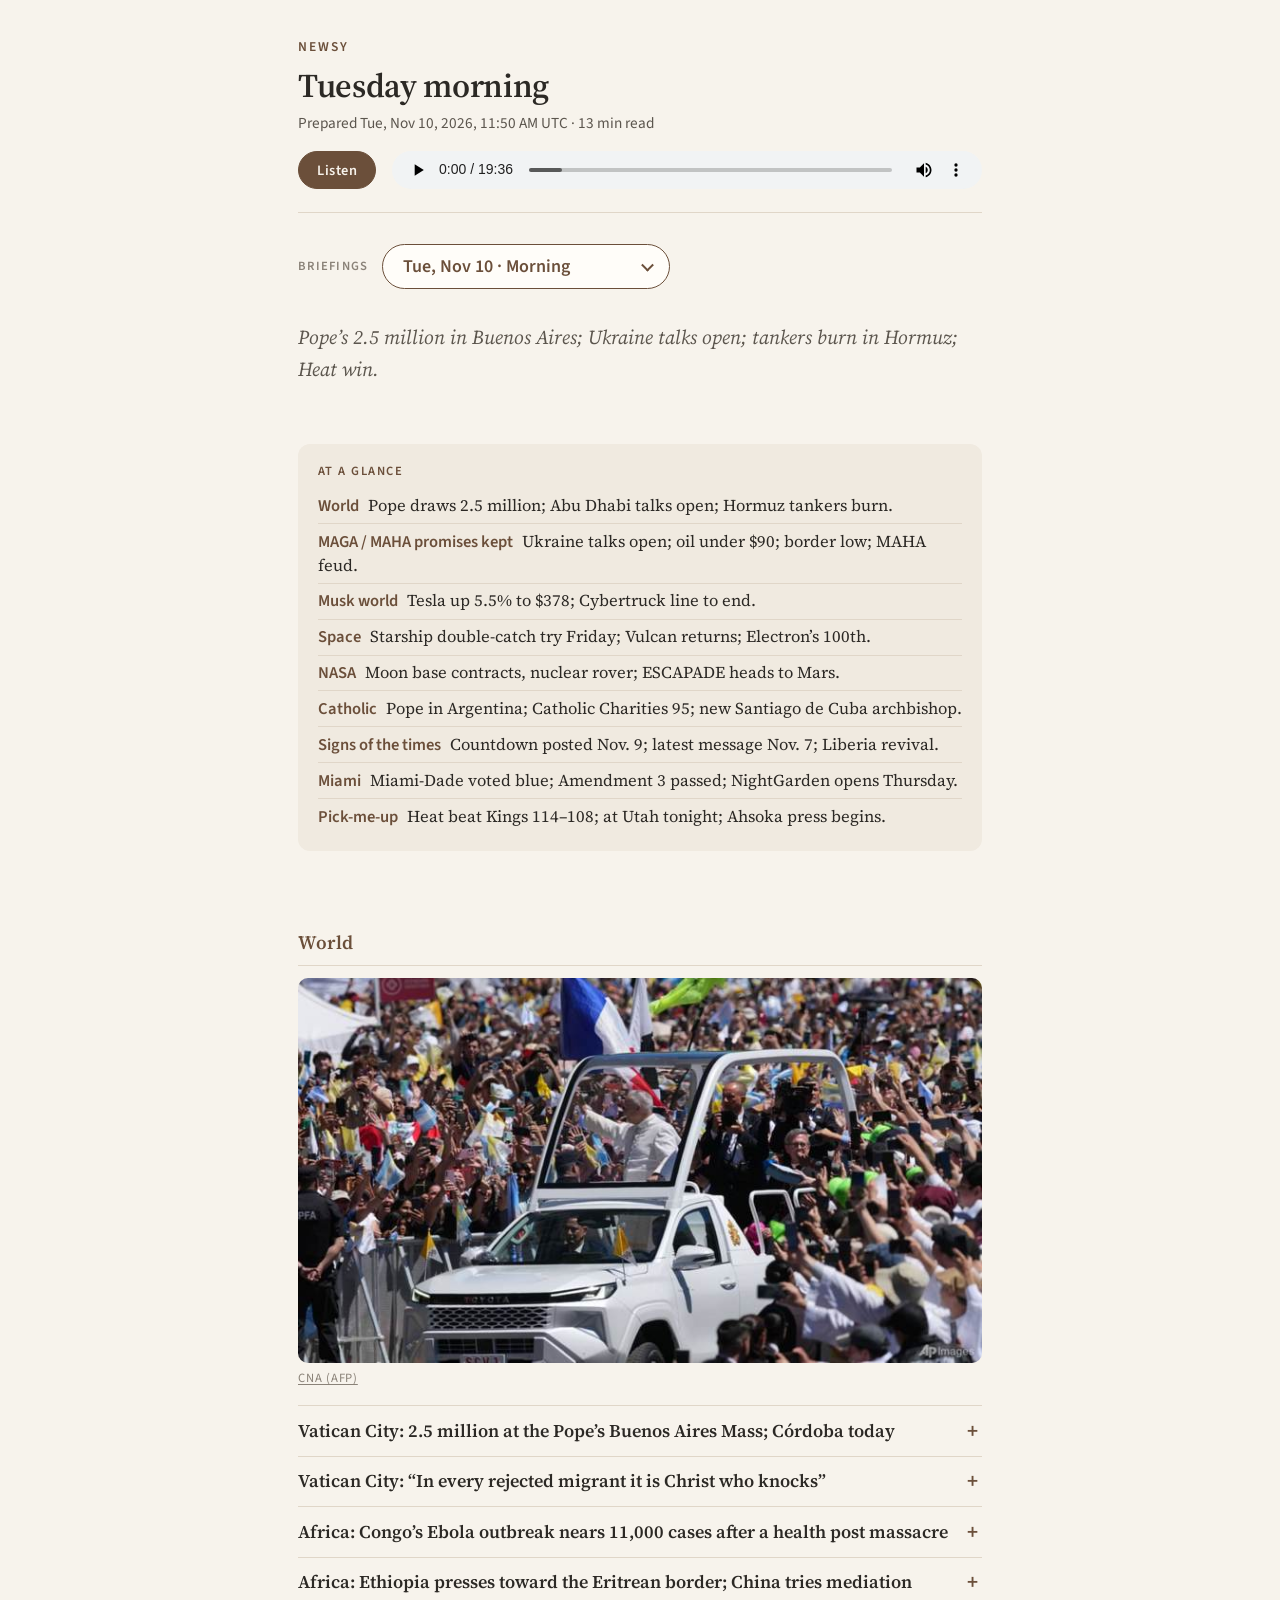
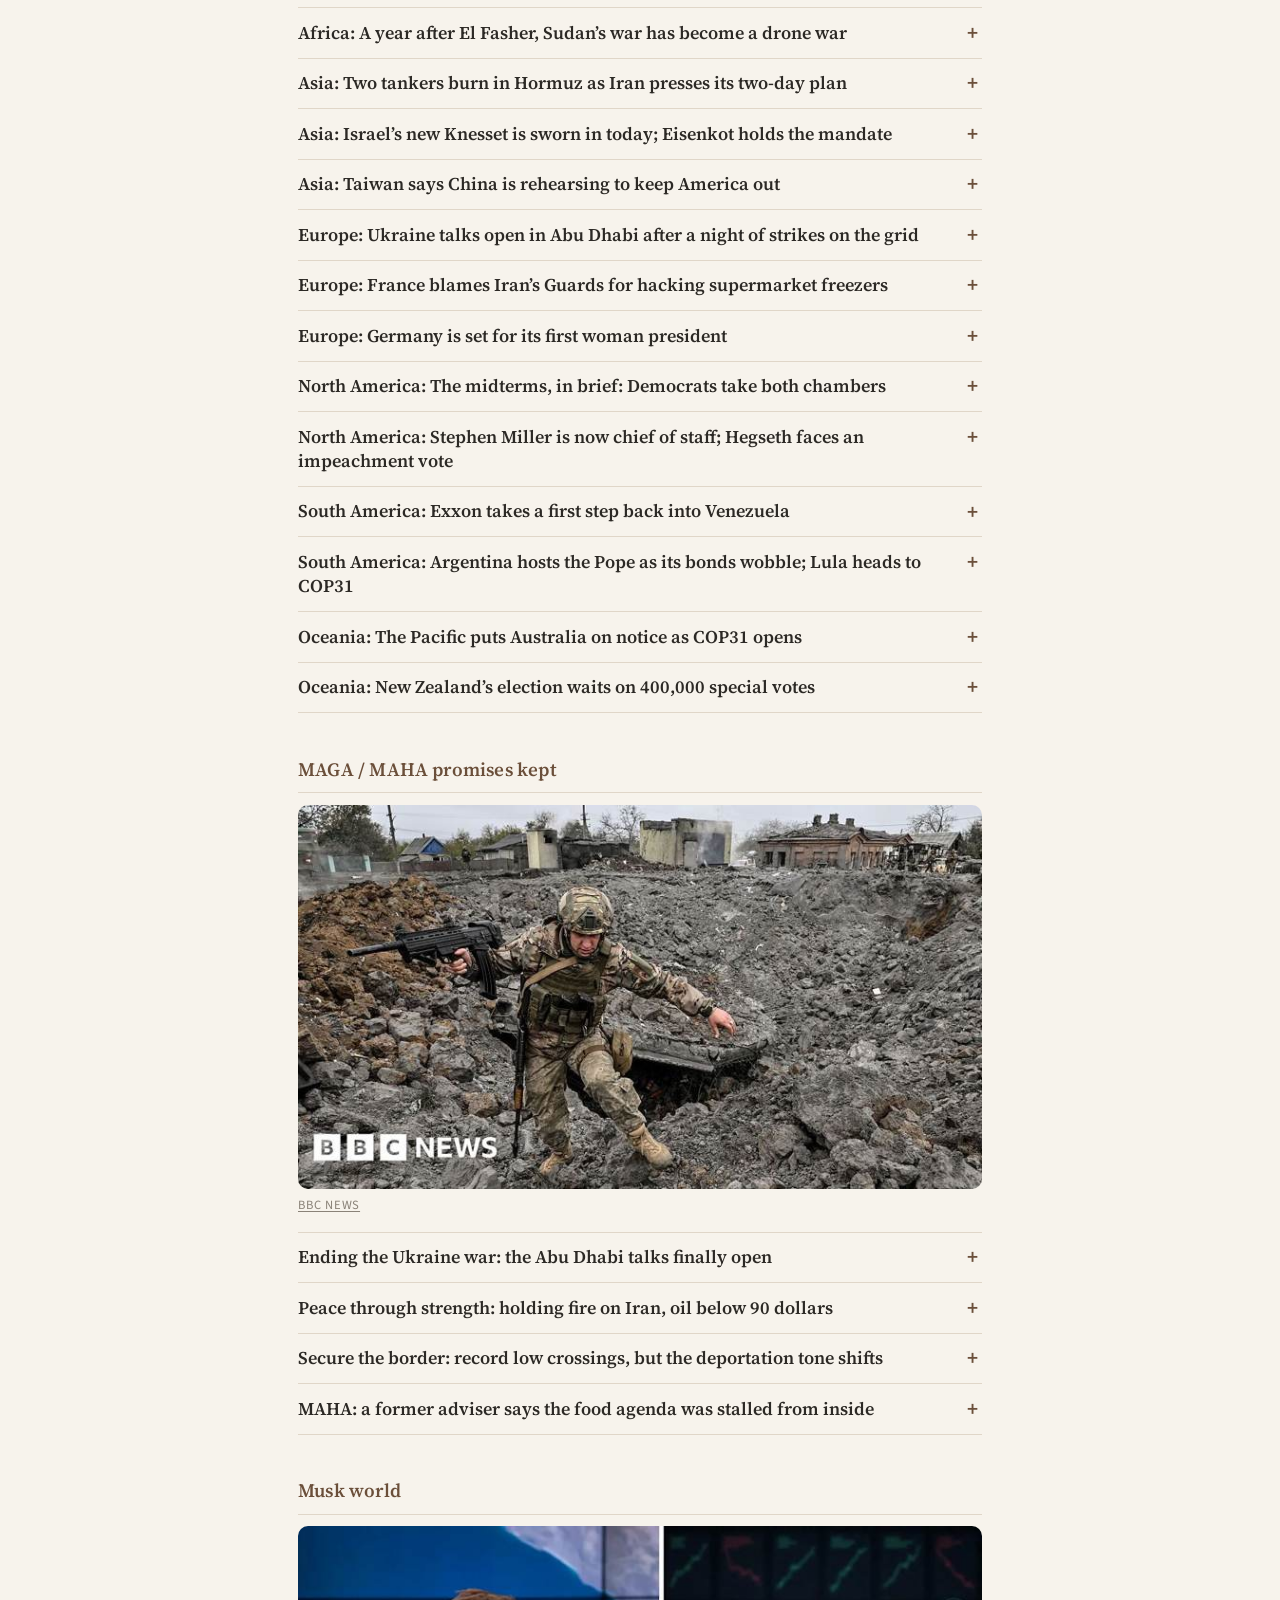
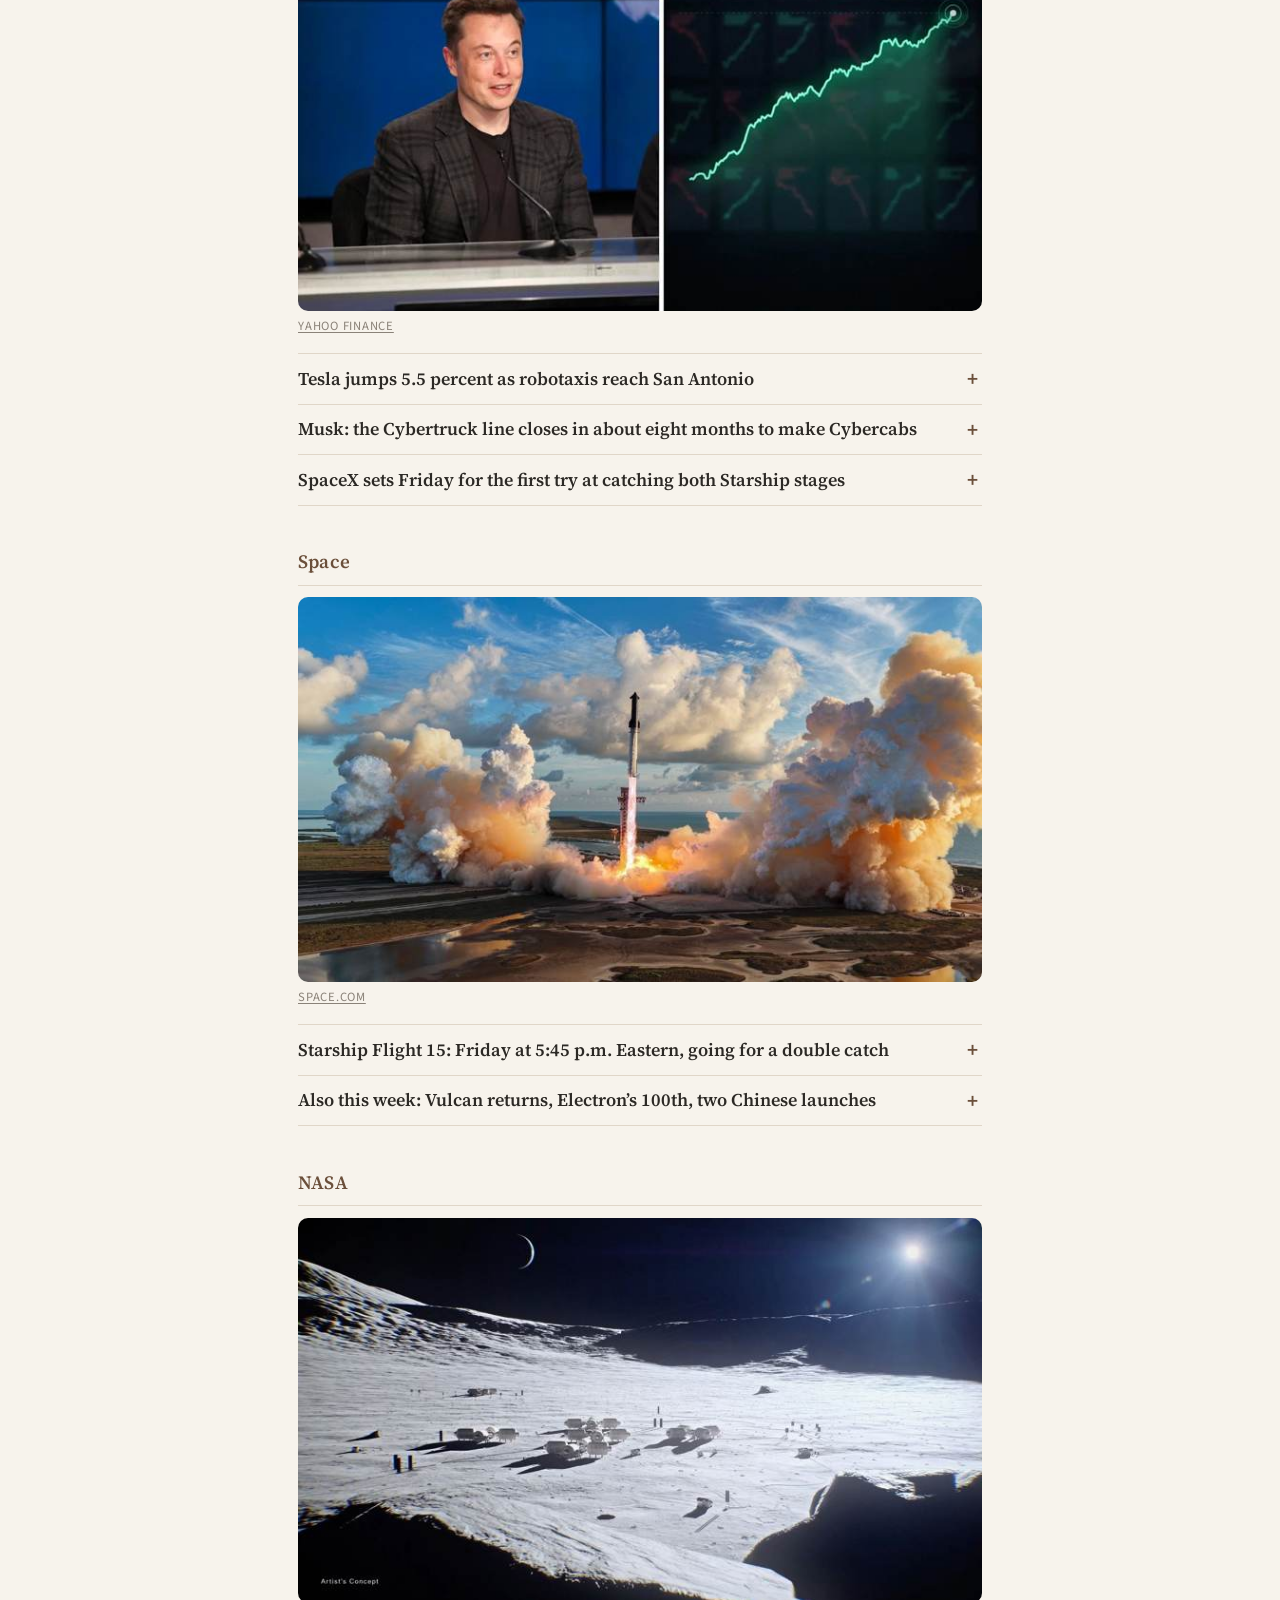
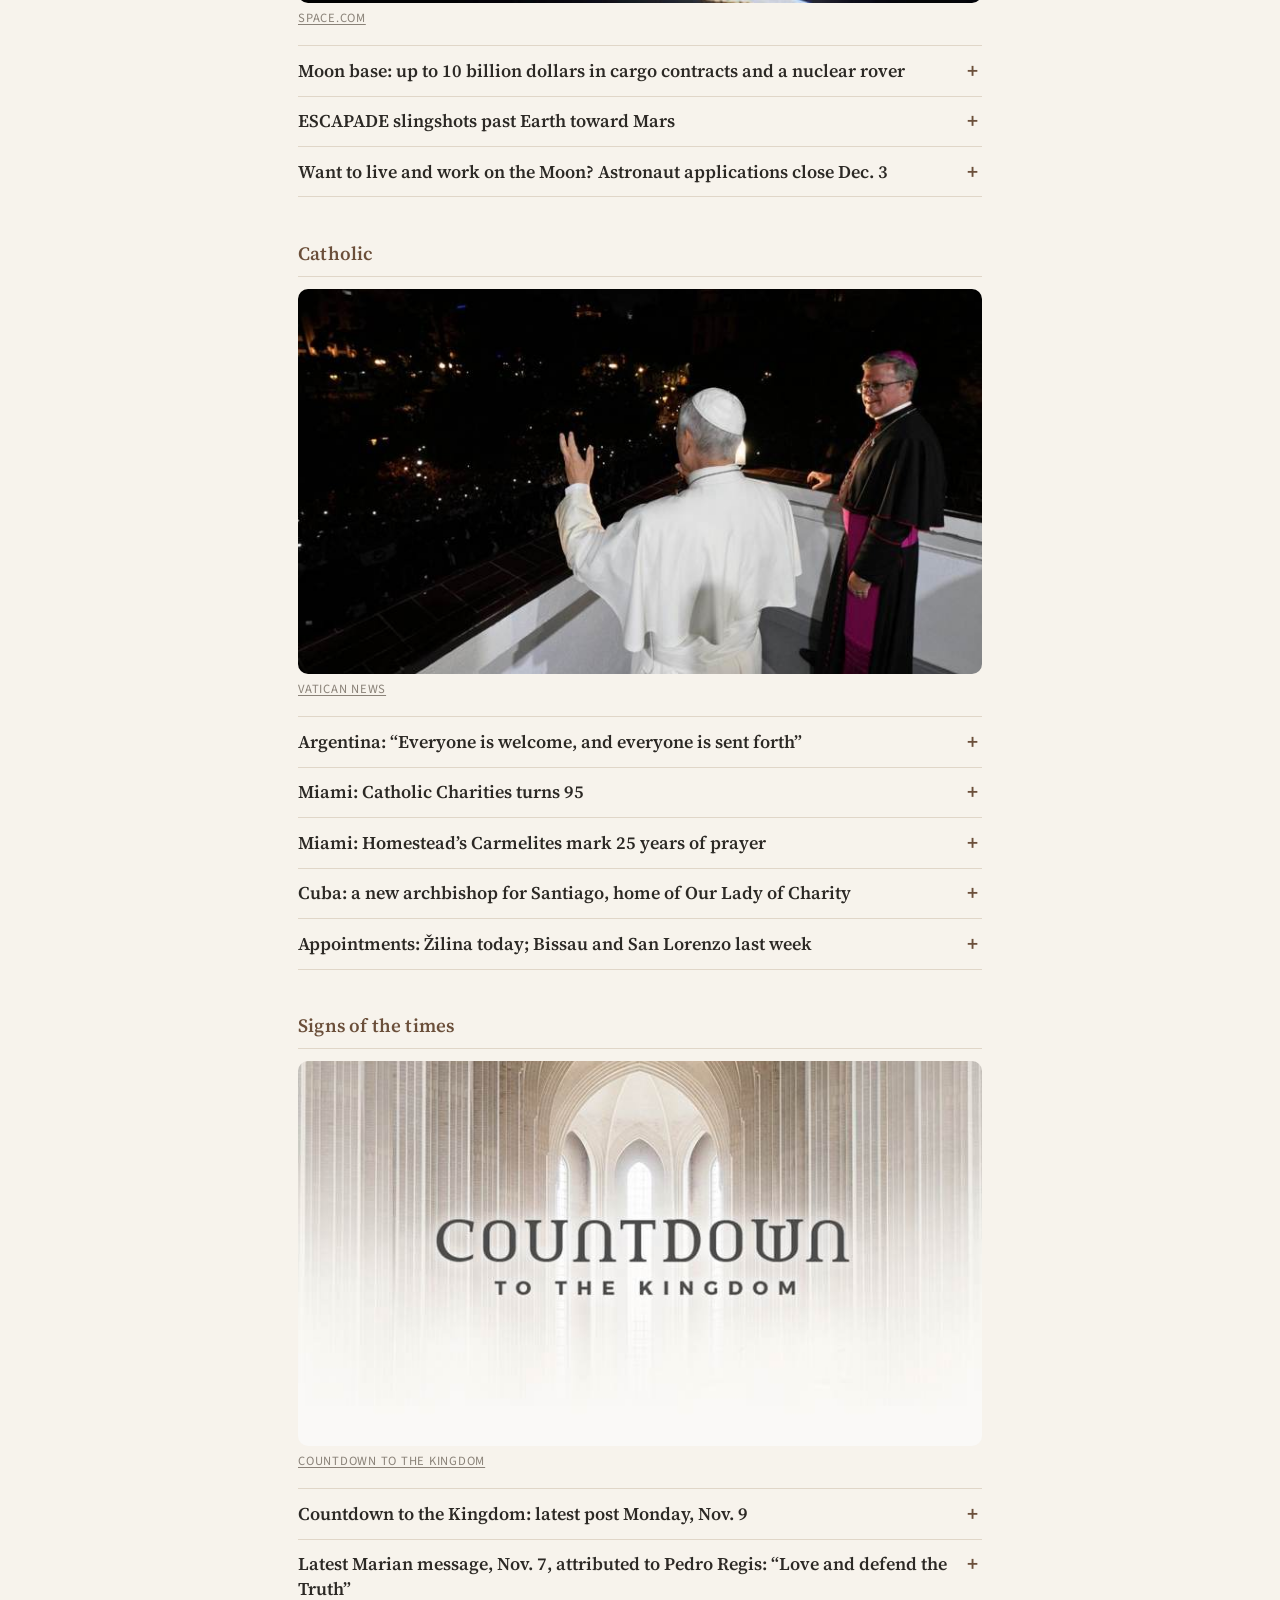
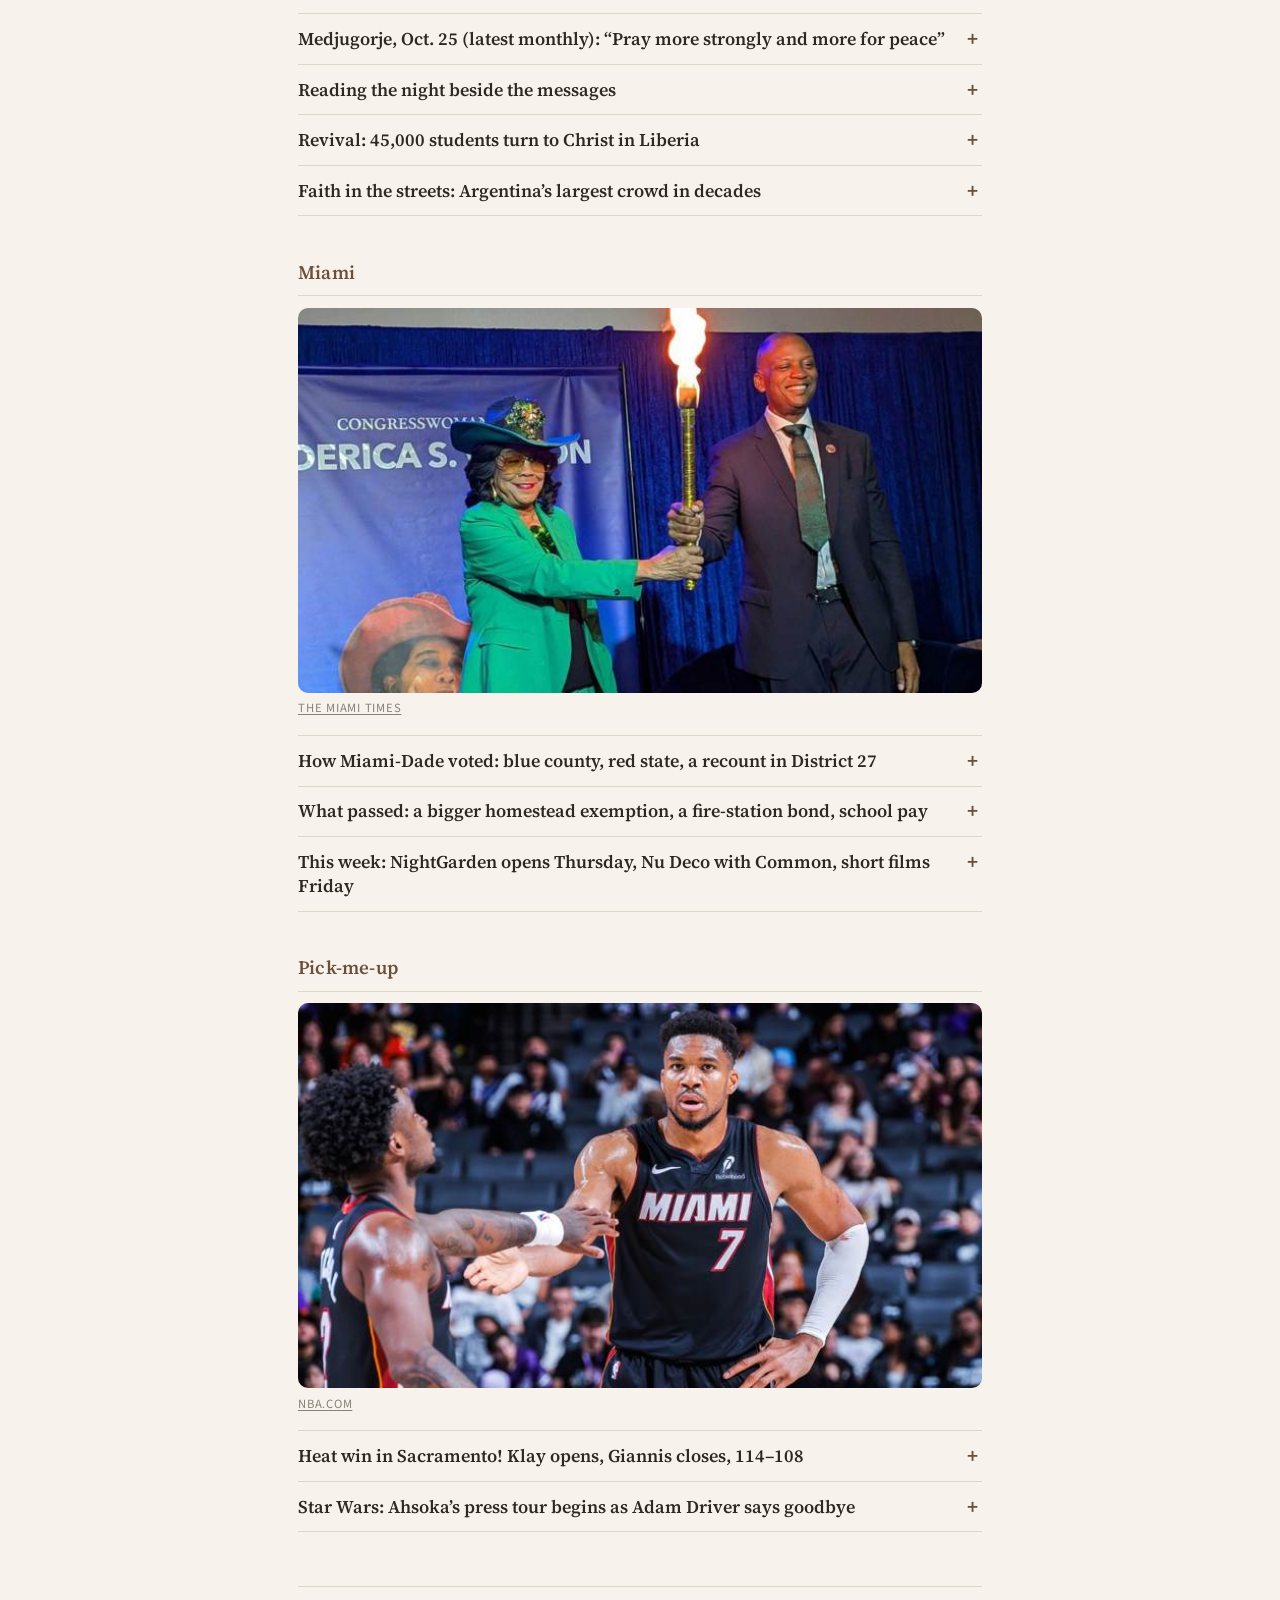
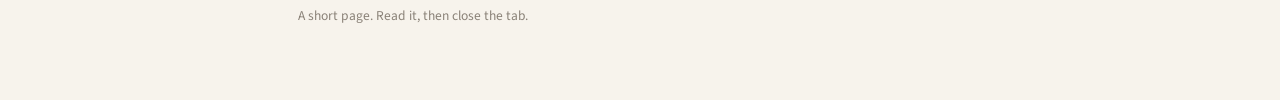
==== commit 2511874f: "Newsy: Tuesday morning briefing 2026-11-10 Co-authored-by: music-droid <music-droid@users.noreply.gi" ====
--- a/newsy.html
+++ b/newsy.html
@@ -777,6 +777,734 @@
 
   const EMBEDDED_BRIEFINGS = [
   {
+    "id": "2026-11-10-morning",
+    "date": "2026-11-10",
+    "slot": "morning",
+    "label": "Tuesday morning",
+    "generatedAt": "2026-11-10T06:50:00-05:00",
+    "schema": 2,
+    "topLine": "Pope’s 2.5 million in Buenos Aires; Ukraine talks open; tankers burn in Hormuz; Heat win.",
+    "podcastPreview": "Here's what's ahead: two and a half million at the Pope's Mass in Buenos Aires, Ukraine peace talks opening in Abu Dhabi after a night of strikes, tankers burning in the Strait of Hormuz, a catch-up on the midterms and how Miami-Dade voted, Starship's double-catch attempt Friday, and a Heat win in Sacramento.",
+    "beats": [
+      {
+        "id": "world",
+        "title": "World",
+        "headline": "Pope draws 2.5 million; Abu Dhabi talks open; Hormuz tankers burn.",
+        "stories": [
+          {
+            "headline": "Vatican City: 2.5 million at the Pope’s Buenos Aires Mass; Córdoba today",
+            "body": "<p>Pope Leo XIV celebrated Mass on Avenida del Libertador Monday before a crowd AFP put at two and a half million, the largest of his papacy, less than a month after lung cancer surgery. At the Cottolengo home in Claypole he said people with disabilities are “not a burden” but “a blessing,” and he spent more than an hour privately with five survivors of clergy abuse. Today he flies to Córdoba for Mass at the Military Aviation School and a meeting with clergy in the cathedral, then returns for a youth vigil in Buenos Aires this evening.<\/p>",
+            "sources": [
+              {
+                "name": "CNA (AFP)",
+                "url": "https://www.channelnewsasia.com/world/pope-leo-mass-argentina-buenos-aires-6537801"
+              },
+              {
+                "name": "Vatican News",
+                "url": "https://www.vaticannews.va/en/pope/news/2026-11/pope-leo-xiv-nunciature-goodnight-greeting-highlights-day-two.html"
+              },
+              {
+                "name": "Agenda Pontificia",
+                "url": "https://pontifexhodie.com/en/2026-11-10"
+              }
+            ]
+          },
+          {
+            "headline": "Vatican City: “In every rejected migrant it is Christ who knocks”",
+            "body": "<p>In a video message released this morning for the International Catholic Migration Commission’s plenary in Rome, which runs through Thursday in its 75th year, the Pope urged new ways to care for displaced children, whose numbers he said “tragically” keep growing as aid funding falls.<\/p>",
+            "sources": [
+              {
+                "name": "Vatican News",
+                "url": "https://www.vaticannews.va/en/pope/news/2026-11/pope-leo-international-catholic-migration-commission-refugees.html"
+              }
+            ]
+          },
+          {
+            "headline": "Africa: Congo’s Ebola outbreak nears 11,000 cases after a health post massacre",
+            "body": "<p>Congo now counts 10,910 confirmed Bundibugyo Ebola cases and 5,234 deaths, the second-largest outbreak on record and the fastest growing. On Nov. 6, Islamic State militants killed 33 people at a health post in North Kivu, and officials say hundreds of patients fled nearby hospitals into the community. Doctors Without Borders is asking the WHO to allow wider use of the Ervebo vaccine, built for a different Ebola strain, because staff vaccinated in earlier outbreaks appear to be faring better.<\/p>",
+            "sources": [
+              {
+                "name": "CIDRAP",
+                "url": "https://www.cidrap.umn.edu/viral-hemorrhagic-fever/wider-use-ervebo-vaccine-urged-dr-congo-ebola-outbreak-nears-11000-cases"
+              },
+              {
+                "name": "Doctors Without Borders",
+                "url": "https://www.doctorswithoutborders.ca/democratic-republic-of-congo-msf-team-supports-response-to-new-ebola-disease-cases-in-afc-m23-governed-area-of-north-kivu/"
+              }
+            ]
+          },
+          {
+            "headline": "Africa: Ethiopia presses toward the Eritrean border; China tries mediation",
+            "body": "<p>Catching up on the past two weeks: Ethiopia’s army took Sheraro in western Tigray on Nov. 3 after three weeks of trying, pushed up the road toward the border town of Badme, and moved troops north toward Rama on the Eritrean frontier. Mekelle is under a night curfew with house-to-house weapons searches, and about 5,500 former Tigrayan fighters are in a disarmament program. China’s envoys met Ethiopia’s foreign minister on Nov. 4 and Eritrea’s President Isaias Afwerki on Nov. 5; Eritrea says talks require Ethiopia to renounce force.<\/p>",
+            "sources": [
+              {
+                "name": "Critical Threats",
+                "url": "https://www.criticalthreats.org/briefs/ethiopia-war-security-review/november-6-2026"
+              },
+              {
+                "name": "Horn Review",
+                "url": "https://hornreview.org/2026/11/10/reviving-pretoria-and-algiers-can-the-au-resolve-the-ethiopia-eritrea-quagmire/"
+              }
+            ]
+          },
+          {
+            "headline": "Africa: A year after El Fasher, Sudan’s war has become a drone war",
+            "body": "<p>El Fasher, which fell to the paramilitary RSF on Oct. 26, 2025, after an 18-month siege, now holds fewer than 70,000 people, against more than a million before the war, Amnesty says, with schools used as detention centers. A Yale satellite study found possible mass graves at hospitals. Drones now dominate both sides’ fighting, from Khartoum’s power grid to Nyala’s markets, and Sudan has accused Ethiopia of letting the RSF fly drones from its soil; each country closed one of the other’s consulates last week.<\/p>",
+            "sources": [
+              {
+                "name": "Amnesty International",
+                "url": "https://www.amnesty.org/en/latest/news/2026/10/sudan-el-fasher-civilians-suffer-unlawful-killings-detention-and-torture-one-year-after-citys-capture-by-the-rsf-new-testimony/"
+              },
+              {
+                "name": "Military Affairs",
+                "url": "https://military-affairs.com/en/articles/geopolitika/a-year-after-el-fasher-sudan-the-war-the-world-watches-from-space"
+              },
+              {
+                "name": "Critical Threats",
+                "url": "https://www.criticalthreats.org/briefs/ethiopia-war-security-review/november-6-2026"
+              }
+            ]
+          },
+          {
+            "headline": "Asia: Two tankers burn in Hormuz as Iran presses its two-day plan",
+            "body": "<p>Iran’s Revolutionary Guards said this morning that two tankers caught fire in the Strait of Hormuz, one a supertanker that struck a mine, and that they hit navigation equipment on a rock in the southern strait. After meeting Qatar’s prime minister Monday, President Trump cited “positive momentum” and called new strikes “quite unlikely”; Foreign Minister Araghchi answered that Washington must meet Tehran’s terms to reopen the strait within two days. Brent crude fell below 90 dollars for the first time since late August, and Seoul’s market jumped 4.4 percent.<\/p>",
+            "sources": [
+              {
+                "name": "Iran International",
+                "url": "https://www.iranintl.news/en/202611106682"
+              },
+              {
+                "name": "Arab News (AFP)",
+                "url": "https://www.arabnews.com/middle-east/iran-calls-on-us-to-meet-its-demands-to-end-war-3010897"
+              },
+              {
+                "name": "Dawn",
+                "url": "https://www.dawn.com/news/2043496"
+              }
+            ]
+          },
+          {
+            "headline": "Asia: Israel’s new Knesset is sworn in today; Eisenkot holds the mandate",
+            "body": "<p>President Herzog gave Gadi Eisenkot the first chance to form a government on Sunday, though neither bloc has a majority: Netanyahu’s camp won 53 seats and Eisenkot’s 48 in the Oct. 27 election. Netanyahu, now caretaker prime minister, is calling for a “unity government” under his own leadership. Eisenkot’s side has agreed on Matan Kahana as the next Knesset speaker.<\/p>",
+            "sources": [
+              {
+                "name": "The Times of Israel",
+                "url": "https://www.timesofisrael.com/liveblog_entry/netanyahu-says-open-to-leading-unity-government-of-zionist-and-haredi-parties-after-eisenkot-wins-mandate-from-herzog/"
+              },
+              {
+                "name": "Al Jazeera",
+                "url": "https://www.aljazeera.com/news/2026/11/10/what-powers-does-netanyahu-have-as-israels-interim-pm"
+              }
+            ]
+          },
+          {
+            "headline": "Asia: Taiwan says China is rehearsing to keep America out",
+            "body": "<p>Taiwan’s defense minister Wellington Koo said China is running “area denial” drills in the Western Pacific with the carrier Liaoning, after more than 100 Chinese navy and coast guard ships were tracked last week. The drills come before next week’s APEC summit in Shenzhen, where President Trump is expected to meet Xi Jinping, and Taiwan’s local elections at month’s end. G7 foreign ministers in Paris restated their opposition to changing the status quo by force.<\/p>",
+            "sources": [
+              {
+                "name": "The Japan Times (Reuters)",
+                "url": "https://www.japantimes.co.jp/news/2026/11/10/asia-pacific/taiwan-china-area-denial-pacific/"
+              },
+              {
+                "name": "NHK World",
+                "url": "https://www3.nhk.or.jp/nhkworld/news/20261110de73238/"
+              }
+            ]
+          },
+          {
+            "headline": "Europe: Ukraine talks open in Abu Dhabi after a night of strikes on the grid",
+            "body": "<p>U.S.-led three-way talks with Ukraine and Russia opened today in Abu Dhabi, the first since February, with postwar security guarantees on the agenda and Donetsk still the core dispute. France, Germany and Britain sent a joint team. Overnight Russia hit power substations across several regions, causing outages from Kyiv to Kharkiv; at least nine people were killed in the past day. Ukraine says it struck a Russian elite drone unit’s base in occupied Berdyansk. Last week’s strike on a village in Zaporizhzhia killed at least 40.<\/p>",
+            "sources": [
+              {
+                "name": "AP News",
+                "url": "https://apnews.com/article/russia-ukraine-war-putin-zelenskyy-uae-3d878a3e56d5df5bd198a6d20c824d18"
+              },
+              {
+                "name": "BBC News",
+                "url": "https://www.bbc.com/news/articles/cqpvgvrpjvv8o"
+              },
+              {
+                "name": "The Guardian",
+                "url": "https://www.theguardian.com/world/live/2026/nov/10/ukraine-russia-war-us-talks-abu-dhabi-europe-latest-news-updates"
+              },
+              {
+                "name": "Euronews",
+                "url": "https://www.euronews.com/2026/11/09/eu-to-send-joint-team-to-ukraine-russia-peace-talks-in-abu-dhabi"
+              }
+            ]
+          },
+          {
+            "headline": "Europe: France blames Iran’s Guards for hacking supermarket freezers",
+            "body": "<p>Foreign Minister Jean-Noël Barrot said Monday that a Revolutionary Guards cyber unit pushed thermostats in up to 700 French stores above 50 degrees Celsius in October, spoiling thousands of tons of food, and promised Europe-wide sanctions. Prosecutors opened a case against the unit’s leaders; EU foreign ministers take it up next Monday.<\/p>",
+            "sources": [
+              {
+                "name": "The Guardian",
+                "url": "https://www.theguardian.com/world/2026/nov/09/france-blames-irans-revolutionary-guards-for-cyber-attacks-on-supermarket-fridges"
+              }
+            ]
+          },
+          {
+            "headline": "Europe: Germany is set for its first woman president",
+            "body": "<p>Chancellor Friedrich Merz is set to nominate Ilse Aigner as Germany’s next federal president. Merz is also pressing the EU to tackle Ukraine’s 70 billion euro budget gap for 2027 at Friday’s informal summit.<\/p>",
+            "sources": [
+              {
+                "name": "The Local Germany",
+                "url": "https://www.thelocal.de/20261109/today-in-germany-a-roundup-of-the-latest-news-on-monday-145"
+              },
+              {
+                "name": "The Independent",
+                "url": "https://www.independent.co.uk/news/world/europe/ukraine-russia-war-live-trump-putin-peace-talks-drone-strike-b3082131.html"
+              }
+            ]
+          },
+          {
+            "headline": "North America: The midterms, in brief: Democrats take both chambers",
+            "body": "<p>For the gap since our last bulletin: on Nov. 3 Democrats won the Senate, at least 54 to 44, flipping seats including Texas, where James Talarico won, Ohio, where Sherrod Brown returns, and North Carolina, and won the House, about 254 to 162 with 19 races still uncalled as of Monday. Reuters says anger over prices and the Iran war drove the result. Hakeem Jeffries is the presumptive Speaker; possible Senate runoffs in Georgia and Mississippi fall on Dec. 1, and the new Congress meets Jan. 3.<\/p>",
+            "sources": [
+              {
+                "name": "AP News",
+                "url": "https://apnews.com/article/midterm-election-house-senate-democrats-republicans-trump-f126e12e05b579a327b98481c0ae2226"
+              },
+              {
+                "name": "Reuters",
+                "url": "https://www.reuters.com/5f374b32b07b/legal/government/democrats-seize-congress-sweeping-midterm-repudiation-trump-2026-11-04/"
+              },
+              {
+                "name": "Congress Countdown",
+                "url": "https://www.congresscountdown.com/elections/2026"
+              }
+            ]
+          },
+          {
+            "headline": "North America: Stephen Miller is now chief of staff; Hegseth faces an impeachment vote",
+            "body": "<p>Stephen Miller started Monday as White House chief of staff, replacing Susie Wiles. On 60 Minutes, the President said voters “didn’t like the war” or higher gasoline prices. Rep. Thomas Massie refiled eight impeachment articles against Defense Secretary Hegseth, most over the Iran war, setting up a House vote within two days; the President said, “I’ll stand by him,” and removal would need two-thirds of the Senate.<\/p>",
+            "sources": [
+              {
+                "name": "AP News",
+                "url": "https://apnews.com/article/susie-wiles-trump-miller-midterms-95690fe076f6bb8cfe2bf77435a1910d"
+              },
+              {
+                "name": "NPR",
+                "url": "https://www.npr.org/2026/11/09/nx-s1-6034483/thomas-massie-impeachment-pete-hegseth"
+              },
+              {
+                "name": "The White House",
+                "url": "https://www.whitehouse.gov/releases/2026/11/icymi-president-trump-on-60-minutes-we-have-historically-good-numbers/"
+              }
+            ]
+          },
+          {
+            "headline": "South America: Exxon takes a first step back into Venezuela",
+            "body": "<p>ExxonMobil signed a non-binding memorandum with state oil firm PDVSA on Monday to study upstream projects, nearly two decades after Hugo Chávez’s government seized its assets. Exxon says any investment needs stable rules and strong protections, and a final contract is still required.<\/p>",
+            "sources": [
+              {
+                "name": "BOE Report (Reuters)",
+                "url": "https://boereport.com/2026/11/09/exxon-signs-preliminary-agreement-with-venezuela-to-evaluate-oil-opportunities/"
+              },
+              {
+                "name": "Bloomberg Law",
+                "url": "https://news.bloomberglaw.com/environment-and-energy/exxonmobil-signs-deal-in-step-toward-re-entering-venezuela"
+              }
+            ]
+          },
+          {
+            "headline": "South America: Argentina hosts the Pope as its bonds wobble; Lula heads to COP31",
+            "body": "<p>Argentina closed its markets Monday for the papal visit, after country risk ended Friday at 939 points following a sharp fall in dollar bonds. In Brazil, President Lula, re-elected in the Oct. 25 runoff, promised fiscal care without naming spending cuts and left for the climate summit in Türkiye. Chile’s inflation rose to 4.5 percent.<\/p>",
+            "sources": [
+              {
+                "name": "The Rio Times",
+                "url": "https://www.riotimesonline.com/latin-american-pulse-for-monday-november-9-2026/"
+              }
+            ]
+          },
+          {
+            "headline": "Oceania: The Pacific puts Australia on notice as COP31 opens",
+            "body": "<p>With Australia’s Chris Bowen leading the negotiations under a joint arrangement with host Türkiye, Pacific nations opened the two-week climate summit in Antalya demanding grant-based finance and real limits on fossil fuels, noting Canberra’s own coal and gas approvals. The talks end Nov. 20.<\/p>",
+            "sources": [
+              {
+                "name": "Pacific Media Network",
+                "url": "https://pmn.co.nz/read/environment/pacific-puts-australia-on-notice-as-cop31-opens"
+              }
+            ]
+          },
+          {
+            "headline": "Oceania: New Zealand’s election waits on 400,000 special votes",
+            "body": "<p>The result is too close to call. Elsewhere in the region, El Niño drought is straining Pacific water supplies, and Air Niugini won approval to fly direct to Auckland starting next Tuesday.<\/p>",
+            "sources": [
+              {
+                "name": "RNZ",
+                "url": "https://www.rnz.co.nz/international/programmes/datelinepacific/20261110"
+              },
+              {
+                "name": "The National (PNG)",
+                "url": "https://www.thenational.com.pg/air-nuigini-receives-licence-to-start-direct-flights-to-nzs-auckland/"
+              }
+            ]
+          }
+        ],
+        "image": {
+          "src": "images/2026-11-10-morning-world.jpg",
+          "alt": "Vatican City: 2.5 million at the Pope’s Buenos Aires Mass; Córdoba today",
+          "credit": "CNA (AFP)",
+          "sourceUrl": "https://www.channelnewsasia.com/world/pope-leo-mass-argentina-buenos-aires-6537801"
+        }
+      },
+      {
+        "id": "promises",
+        "title": "MAGA / MAHA promises kept",
+        "headline": "Ukraine talks open; oil under $90; border low; MAHA feud.",
+        "stories": [
+          {
+            "headline": "Ending the Ukraine war: the Abu Dhabi talks finally open",
+            "body": "<p>Promise: end the war quickly. Action: the U.S.-brokered three-way talks penciled in for “after Nov. 4” began today, the first since February, and the President says the war will end “soon.” Impact so far: U.S. officials see “a little bit of flexibility” on territory, but last night’s strikes on Ukraine’s grid show there is no ceasefire yet.<\/p>",
+            "sources": [
+              {
+                "name": "AP News",
+                "url": "https://apnews.com/article/russia-ukraine-war-putin-zelenskyy-uae-3d878a3e56d5df5bd198a6d20c824d18"
+              },
+              {
+                "name": "BBC News",
+                "url": "https://www.bbc.com/news/articles/cqpvgvrpjvv8o"
+              }
+            ]
+          },
+          {
+            "headline": "Peace through strength: holding fire on Iran, oil below 90 dollars",
+            "body": "<p>Promise: no nuclear Iran, without endless war. Action: the President calls the war “militarily effectively over,” is holding off new strikes, and is backing Qatari and Pakistani mediation. Impact: Brent fell below 90 dollars today, a relief at the pump, but Hormuz is still contested, and voters punished the war in last week’s midterms.<\/p>",
+            "sources": [
+              {
+                "name": "Arab News (AFP)",
+                "url": "https://www.arabnews.com/middle-east/iran-calls-on-us-to-meet-its-demands-to-end-war-3010897"
+              },
+              {
+                "name": "Iran International",
+                "url": "https://www.iranintl.com/en/liveblog/202611077068"
+              }
+            ]
+          },
+          {
+            "headline": "Secure the border: record low crossings, but the deportation tone shifts",
+            "body": "<p>Promise: close the border and deport criminals. Action: the White House reports 98,708 southwest border apprehensions in fiscal 2026, the lowest on record, and 165,000 jobs added in October. Impact: the border promise is largely kept; after the midterms the President first said the crackdown was “too tough,” then called it “very strong,” ruling out amnesty while staying open to a deal with Democrats.<\/p>",
+            "sources": [
+              {
+                "name": "The White House",
+                "url": "https://www.whitehouse.gov/releases/2026/11/icymi-president-trump-on-60-minutes-we-have-historically-good-numbers/"
+              },
+              {
+                "name": "USA Today",
+                "url": "https://www.usatoday.com/story/news/politics/2026/11/09/trump-immigration-deportation-miller-60-minutes-midterm-election/92688320007/"
+              }
+            ]
+          },
+          {
+            "headline": "MAHA: a former adviser says the food agenda was stalled from inside",
+            "body": "<p>Promise: clean up America’s food and break industry capture. Action: Calley Means, who left Secretary Kennedy’s side two weeks ago, says Susie Wiles’s team slowed diet reforms and a definition of ultra-processed food to protect industry money before the midterms; James Blair denies it, and Kennedy says he stands “firmly” with the President. Impact: the definition is still not out; with Wiles gone, the test is whether it now moves.<\/p>",
+            "sources": [
+              {
+                "name": "The Guardian",
+                "url": "https://www.theguardian.com/us-news/2026/nov/09/rfk-jr-trump-midterms-maha"
+              },
+              {
+                "name": "The Washington Post",
+                "url": "https://www.washingtonpost.com/politics/2026/11/09/trump-administration-maha-healthcare/921ebf6c-dc80-11f1-912c-4fbb80d73f7f_story.html"
+              }
+            ]
+          }
+        ],
+        "image": {
+          "src": "images/2026-11-10-morning-promises.jpg",
+          "alt": "Ending the Ukraine war: the Abu Dhabi talks finally open",
+          "credit": "BBC News",
+          "sourceUrl": "https://www.bbc.com/news/articles/cqpvgvrpjvv8o"
+        }
+      },
+      {
+        "id": "musk",
+        "title": "Musk world",
+        "headline": "Tesla up 5.5% to $378; Cybertruck line to end.",
+        "stories": [
+          {
+            "headline": "Tesla jumps 5.5 percent as robotaxis reach San Antonio",
+            "body": "<p>Tesla closed Monday at 378.05 dollars, up 5.5 percent, after robotaxi service reached San Antonio, its seventh city, and was slightly lower before the bell today. It is still recovering from last Thursday’s 10.8 percent drop. Outside Austin the fleets are small, including five cars in Miami, according to TechCrunch figures cited by Yahoo Finance.<\/p>",
+            "sources": [
+              {
+                "name": "Yahoo Finance",
+                "url": "https://finance.yahoo.com/markets/stocks/articles/tesla-soars-5-robotaxi-reaches-183159233.html"
+              },
+              {
+                "name": "Stock Analysis",
+                "url": "https://stockanalysis.com/stocks/tsla/history/"
+              }
+            ]
+          },
+          {
+            "headline": "Musk: the Cybertruck line closes in about eight months to make Cybercabs",
+            "body": "<p>“The Cybertruck order rate far exceeds our production rate,” Musk posted. “We will try to make as many as possible before shutting down the line in about 8 months, but will have to return deposits for a lot of people.” The truck was under 2 percent of third-quarter deliveries.<\/p>",
+            "sources": [
+              {
+                "name": "Yahoo Finance",
+                "url": "https://finance.yahoo.com/markets/stocks/articles/tesla-soars-5-robotaxi-reaches-183159233.html"
+              },
+              {
+                "name": "24/7 Wall St.",
+                "url": "https://247wallst.com/investing/2026/11/09/tesla-rises-5-despite-musks-cybertruck-refund-warning-lucid-jumps-8-ahead-of-earnings-rivian-climbs-2/"
+              }
+            ]
+          },
+          {
+            "headline": "SpaceX sets Friday for the first try at catching both Starship stages",
+            "body": "<p>Musk’s company will try what no one has done: recover an entire orbital rocket. Details in Space.<\/p>",
+            "sources": [
+              {
+                "name": "Space.com",
+                "url": "https://www.space.com/space-exploration/launches-spacecraft/spacex-will-launch-epic-double-catch-starship-flight-15-test-mission-on-nov-13"
+              }
+            ]
+          }
+        ],
+        "image": {
+          "src": "images/2026-11-10-morning-musk.jpg",
+          "alt": "Tesla jumps 5.5 percent as robotaxis reach San Antonio",
+          "credit": "Yahoo Finance",
+          "sourceUrl": "https://finance.yahoo.com/markets/stocks/articles/tesla-soars-5-robotaxi-reaches-183159233.html"
+        }
+      },
+      {
+        "id": "space",
+        "title": "Space",
+        "headline": "Starship double-catch try Friday; Vulcan returns; Electron’s 100th.",
+        "stories": [
+          {
+            "headline": "Starship Flight 15: Friday at 5:45 p.m. Eastern, going for a double catch",
+            "body": "<p>The Super Heavy booster should return to the Starbase tower about six and a half minutes after liftoff. Ship will reach orbit, release 26 Starlink V3 satellites, circle Earth about 14 times over more than 22 hours, and then try to land in the tower’s arms, a first. SpaceX will divert Ship to an ocean landing if anything is amiss.<\/p>",
+            "sources": [
+              {
+                "name": "Space.com",
+                "url": "https://www.space.com/space-exploration/launches-spacecraft/spacex-will-launch-epic-double-catch-starship-flight-15-test-mission-on-nov-13"
+              },
+              {
+                "name": "SpaceX",
+                "url": "https://www.spacex.com/launches/starship-flight-15"
+              }
+            ]
+          },
+          {
+            "headline": "Also this week: Vulcan returns, Electron’s 100th, two Chinese launches",
+            "body": "<p>ULA’s Vulcan flies Friday at 12:54 p.m. Eastern with 40 Amazon Leo internet satellites, ending a nine-month grounding after a nozzle failure. Rocket Lab’s 100th Electron is set for early Saturday from New Zealand, and China plans a Long March 2D Wednesday and a Kuaizhou 11 Thursday.<\/p>",
+            "sources": [
+              {
+                "name": "Astronomy",
+                "url": "https://www.astronomy.com/whats-launching-this-week/spacex-goes-for-a-starship-double-catch/"
+              }
+            ]
+          }
+        ],
+        "image": {
+          "src": "images/2026-11-10-morning-space.jpg",
+          "alt": "Starship Flight 15: Friday at 5:45 p.m. Eastern, going for a double catch",
+          "credit": "Space.com",
+          "sourceUrl": "https://www.space.com/space-exploration/launches-spacecraft/spacex-will-launch-epic-double-catch-starship-flight-15-test-mission-on-nov-13"
+        }
+      },
+      {
+        "id": "nasa",
+        "title": "NASA",
+        "headline": "Moon base contracts, nuclear rover; ESCAPADE heads to Mars.",
+        "stories": [
+          {
+            "headline": "Moon base: up to 10 billion dollars in cargo contracts and a nuclear rover",
+            "body": "<p>At Kennedy Space Center Saturday, NASA picked eight companies, among them SpaceX, Blue Origin and Firefly, to compete for up to 10 billion dollars in moon deliveries over 10 years, and awarded about 1.3 billion dollars in launch and transfer orders. Blue Origin will land PROMISE, a nuclear-powered rover built from a Mars rover twin, at the lunar south pole starting late 2028. Administrator Isaacman is aiming for a moon base by 2032.<\/p>",
+            "sources": [
+              {
+                "name": "Space.com",
+                "url": "https://www.space.com/space-exploration/artemis/nasa-unveils-usd10-billion-in-moon-base-contracts-new-lunar-missions-and-the-promise-of-a-nuclear-powered-rover"
+              }
+            ]
+          },
+          {
+            "headline": "ESCAPADE slingshots past Earth toward Mars",
+            "body": "<p>NASA’s twin ESCAPADE probes each completed a powered Earth flyby, on Saturday and Monday, the first time NASA has used the maneuver to head for Mars. They arrive in September 2027 to study how the solar wind strips the Martian atmosphere.<\/p>",
+            "sources": [
+              {
+                "name": "NASA Science",
+                "url": "https://science.nasa.gov/science-research/heliophysics/nasas-escapade-completes-powered-earth-flybys-now-en-route-to-mars/"
+              }
+            ]
+          },
+          {
+            "headline": "Want to live and work on the Moon? Astronaut applications close Dec. 3",
+            "body": "<p>NASA is taking applications for its next astronaut class through Dec. 3. Applicants must be U.S. citizens, generally with a STEM master’s degree and three years of related experience.<\/p>",
+            "sources": [
+              {
+                "name": "NASA",
+                "url": "https://www.nasa.gov/news-release/nasa-seeks-next-generation-of-explorers-to-join-astronaut-corps/"
+              },
+              {
+                "name": "NPR",
+                "url": "https://www.npr.org/2026/11/08/nx-s1-6034002/nasa-astronaut-class-applications-2026"
+              }
+            ]
+          }
+        ],
+        "image": {
+          "src": "images/2026-11-10-morning-nasa.jpg",
+          "alt": "Moon base: up to 10 billion dollars in cargo contracts and a nuclear rover",
+          "credit": "Space.com",
+          "sourceUrl": "https://www.space.com/space-exploration/artemis/nasa-unveils-usd10-billion-in-moon-base-contracts-new-lunar-missions-and-the-promise-of-a-nuclear-powered-rover"
+        }
+      },
+      {
+        "id": "catholic",
+        "title": "Catholic",
+        "headline": "Pope in Argentina; Catholic Charities 95; new Santiago de Cuba archbishop.",
+        "stories": [
+          {
+            "headline": "Argentina: “Everyone is welcome, and everyone is sent forth”",
+            "body": "<p>Closing his second day in Argentina, Pope Leo greeted the crowd outside the Buenos Aires cathedral: “May we always live with the joy of knowing that Christ calls us.” At Vespers he urged the bishops and synod teams to build unity, reconciliation and care for families, the poor and the unemployed, and after meeting abuse survivors he pledged stronger protections.<\/p>",
+            "sources": [
+              {
+                "name": "Vatican News",
+                "url": "https://www.vaticannews.va/en/pope/news/2026-11/pope-leo-xiv-nunciature-goodnight-greeting-highlights-day-two.html"
+              },
+              {
+                "name": "CNA (AFP)",
+                "url": "https://www.channelnewsasia.com/world/pope-leo-mass-argentina-buenos-aires-6537801"
+              }
+            ]
+          },
+          {
+            "headline": "Miami: Catholic Charities turns 95",
+            "body": "<p>At an anniversary Mass in Coral Gables last Friday, Archbishop Wenski recalled the agency’s roots in the 1926 hurricane and the Depression, and its refugee work during Operation Pedro Pan: “We serve people not because they are Catholic; we serve people because we are Catholic.”<\/p>",
+            "sources": [
+              {
+                "name": "Archdiocese of Miami",
+                "url": "https://www.miamiarch.org/CatholicDiocese.php?op=Article_the-darker-the-night-the-brighter-the-light-of-christs-charity-must-shine"
+              }
+            ]
+          },
+          {
+            "headline": "Miami: Homestead’s Carmelites mark 25 years of prayer",
+            "body": "<p>South Florida’s only contemplative community, which arrived from Querétaro, Mexico, in 2001 with eight nuns, now counts 12 nuns and two postulants at the Monastery of the Most Holy Trinity in Homestead. The archbishop called it “a little piece of heaven.” The nuns make scapulars and Communion hosts for parishes; their number is 305-558-7122.<\/p>",
+            "sources": [
+              {
+                "name": "Archdiocese of Miami",
+                "url": "https://www.miamiarch.org/CatholicDiocese.php?op=Article_179375026785280"
+              }
+            ]
+          },
+          {
+            "headline": "Cuba: a new archbishop for Santiago, home of Our Lady of Charity",
+            "body": "<p>Pope Leo named Bishop Juan Gabriel Díaz Ruiz of Matanzas, a biblical scholar and former civil engineer born in Camagüey, as archbishop of Santiago de Cuba, succeeding Archbishop Dionisio García Ibáñez.<\/p>",
+            "sources": [
+              {
+                "name": "Holy See Press Office",
+                "url": "https://press.vatican.va/content/salastampa/en/bollettino/pubblico/2026/11/07/261107a.html"
+              }
+            ]
+          },
+          {
+            "headline": "Appointments: Žilina today; Bissau and San Lorenzo last week",
+            "body": "<p>This morning the Pope named Bishop Peter Beňo, an auxiliary of Nitra, as bishop of Žilina, Slovakia. On Saturday he moved Bishop Victor Luis Quematcha to Bissau in Guinea-Bissau and Paraguay’s bishops’ conference president, Canadian-born Spiritan Pierre Jubinville, to San Lorenzo.<\/p>",
+            "sources": [
+              {
+                "name": "Holy See Press Office",
+                "url": "https://press.vatican.va/content/salastampa/it/bollettino/pubblico/2026/11/10/0895/01659.html"
+              },
+              {
+                "name": "Holy See Press Office",
+                "url": "https://press.vatican.va/content/salastampa/en/bollettino/pubblico/2026/11/07/261107a.html"
+              }
+            ]
+          }
+        ],
+        "image": {
+          "src": "images/2026-11-10-morning-catholic.jpg",
+          "alt": "Argentina: “Everyone is welcome, and everyone is sent forth”",
+          "credit": "Vatican News",
+          "sourceUrl": "https://www.vaticannews.va/en/pope/news/2026-11/pope-leo-xiv-nunciature-goodnight-greeting-highlights-day-two.html"
+        }
+      },
+      {
+        "id": "signs",
+        "title": "Signs of the times",
+        "headline": "Countdown posted Nov. 9; latest message Nov. 7; Liberia revival.",
+        "stories": [
+          {
+            "headline": "Countdown to the Kingdom: latest post Monday, Nov. 9",
+            "body": "<p>The newest post, published Monday afternoon, is “Pedro: Humanity Walks in Spiritual Blindness.” Before it: a Nov. 7 post, “The Great Ship and Cracked Hull,” “America: The Tipping Point?” on the midterms (Nov. 5), a Sulema message, “Be at Peace, Whatever Happens,” and essays on sober preparedness and “Faith, Not Fear.” The site reminds readers that the Church alone judges authenticity.<\/p>",
+            "sources": [
+              {
+                "name": "Countdown to the Kingdom",
+                "url": "https://www.countdowntothekingdom.com/"
+              },
+              {
+                "name": "Countdown to the Kingdom",
+                "url": "https://www.countdowntothekingdom.com/pedro-humanity-walks-in-spiritual-blindness/"
+              }
+            ]
+          },
+          {
+            "headline": "Latest Marian message, Nov. 7, attributed to Pedro Regis: “Love and defend the Truth”",
+            "body": "<p>The message attributed to Our Lady, Queen of Peace, through Pedro Regis on Nov. 7: “For centuries I have been coming to you, but humanity has defied the Creator and walks in spiritual blindness. … Love and defend the Truth. Do not forget: Heaven must be your goal. Take courage! Trust in Jesus. He will not abandon you. … Pray for Brazil.” It is private revelation, offered for discernment.<\/p>",
+            "sources": [
+              {
+                "name": "Countdown to the Kingdom",
+                "url": "https://www.countdowntothekingdom.com/pedro-humanity-walks-in-spiritual-blindness/"
+              }
+            ]
+          },
+          {
+            "headline": "Medjugorje, Oct. 25 (latest monthly): “Pray more strongly and more for peace”",
+            "body": "<p>The latest monthly message through Marija remains Oct. 25: “A fire of hatred and wars is spreading in the hearts of people who do not want peace but their own weak interests. That is why, little children, you be prayer and my extended hands of love and peace.” The next is due Nov. 25.<\/p>",
+            "sources": [
+              {
+                "name": "Medjugorje.ws",
+                "url": "https://text.medjugorje.ws/en/messages/261025m/"
+              },
+              {
+                "name": "Medjugorje.org",
+                "url": "https://www.medjugorje.org/olmmsg.htm"
+              }
+            ]
+          },
+          {
+            "headline": "Reading the night beside the messages",
+            "body": "<p>Overnight, the fire and the hands again: tankers burning in Hormuz and Ukraine’s grid under attack, but also peace talks opening in Abu Dhabi, a Pope telling millions that the weak are a blessing, and Carmelites in Homestead praying for priests. The call is the same: pray more, and be the extended hands.<\/p>",
+            "sources": [
+              {
+                "name": "AP News",
+                "url": "https://apnews.com/article/russia-ukraine-war-putin-zelenskyy-uae-3d878a3e56d5df5bd198a6d20c824d18"
+              },
+              {
+                "name": "Iran International",
+                "url": "https://www.iranintl.news/en/202611106682"
+              }
+            ]
+          },
+          {
+            "headline": "Revival: 45,000 students turn to Christ in Liberia",
+            "body": "<p>The FORGE ministry tells CBN News that 28 young evangelists trained a year ago have taken the Gospel into schools across Liberia, with about 45,000 students deciding to follow Christ in 2026 and local follow-up and discipleship built in. These are the ministry’s own figures.<\/p>",
+            "sources": [
+              {
+                "name": "CBN News",
+                "url": "https://cbn.com/news/world/45000-students-turn-christ-massive-revival-sweeps-liberia"
+              }
+            ]
+          },
+          {
+            "headline": "Faith in the streets: Argentina’s largest crowd in decades",
+            "body": "<p>Pilgrims traveled as far as 1,500 kilometers and kept vigil from midnight for Monday’s papal Mass, the first papal visit to Argentina since 1987.<\/p>",
+            "sources": [
+              {
+                "name": "CNA (AFP)",
+                "url": "https://www.channelnewsasia.com/world/pope-leo-mass-argentina-buenos-aires-6537801"
+              }
+            ]
+          }
+        ],
+        "image": {
+          "src": "images/2026-11-10-morning-signs.jpg",
+          "alt": "Countdown to the Kingdom: latest post Monday, Nov. 9",
+          "credit": "Countdown to the Kingdom",
+          "sourceUrl": "https://www.countdowntothekingdom.com/"
+        }
+      },
+      {
+        "id": "miami",
+        "title": "Miami",
+        "headline": "Miami-Dade voted blue; Amendment 3 passed; NightGarden opens Thursday.",
+        "stories": [
+          {
+            "headline": "How Miami-Dade voted: blue county, red state, a recount in District 27",
+            "body": "<p>Miami-Dade went Democratic at the top of the ticket, with David Jolly and Angie Nixon each near 53 percent, but Republicans won statewide: Byron Donalds becomes Florida’s first Black governor with 50.02 percent, and Ashley Moody keeps her Senate seat with 50.87. District 27, Maria Elvira Salazar against Eliott Rodriguez, was headed to an automatic recount with Salazar ahead 50.23 to 49.77. Turnout hit 60.5 percent, the highest county midterm in over two decades.<\/p>",
+            "sources": [
+              {
+                "name": "The Miami Times",
+                "url": "https://www.miamitimesonline.com/news/florida/florida-election-results-miami-dade-voters-favor-democrats-as-republicans-win-statewide-races/article_31520902-7ce3-44d2-8bfc-c8c5dfd21015.html"
+              },
+              {
+                "name": "Miami Herald",
+                "url": "https://www.miamiherald.com/news/politics-government/election-results/article317909542.html"
+              }
+            ]
+          },
+          {
+            "headline": "What passed: a bigger homestead exemption, a fire-station bond, school pay",
+            "body": "<p>Amendment 3 passed with about 62 percent, raising the homestead exemption on non-school property taxes to 150,000 dollars in 2027 and 250,000 in 2028. Miami voters approved a 450 million dollar bond for fire stations and a police and fire headquarters and rejected the Rickenbacker marina redevelopment; the county renewed its teacher-pay school tax with 82 percent.<\/p>",
+            "sources": [
+              {
+                "name": "The Miami Times",
+                "url": "https://www.miamitimesonline.com/news/florida/florida-election-results-miami-dade-voters-favor-democrats-as-republicans-win-statewide-races/article_31520902-7ce3-44d2-8bfc-c8c5dfd21015.html"
+              }
+            ]
+          },
+          {
+            "headline": "This week: NightGarden opens Thursday, Nu Deco with Common, short films Friday",
+            "body": "<p>Fairchild’s NightGarden opens Thursday, 6 to 10 p.m., with light installations and real ice skating under the palms. Thursday at 8, Nu Deco Ensemble joins Common at the Arsht Center. Friday at 8, the Miami Short Film Festival opens its 25th year at O Cinema South Beach. Doja Cat plays Kaseya Center Wednesday.<\/p>",
+            "sources": [
+              {
+                "name": "Miami New Times",
+                "url": "https://www.miaminewtimes.com/arts-culture/things-to-do-in-miami-this-week-18780263/"
+              }
+            ]
+          }
+        ],
+        "image": {
+          "src": "images/2026-11-10-morning-miami.jpg",
+          "alt": "How Miami-Dade voted: blue county, red state, a recount in District 27",
+          "credit": "The Miami Times",
+          "sourceUrl": "https://www.miamitimesonline.com/news/florida/florida-election-results-miami-dade-voters-favor-democrats-as-republicans-win-statewide-races/article_31520902-7ce3-44d2-8bfc-c8c5dfd21015.html"
+        }
+      },
+      {
+        "id": "pick-me-up",
+        "title": "Pick-me-up",
+        "headline": "Heat beat Kings 114–108; at Utah tonight; Ahsoka press begins.",
+        "stories": [
+          {
+            "headline": "Heat win in Sacramento! Klay opens, Giannis closes, 114–108",
+            "body": "<p>Klay Thompson hit six of nine threes on the way to 23 points, and Giannis Antetokounmpo scored 29, tying his career high with seven mid-range jumpers, two of them late to seal it. Miami forced 20 turnovers and is 4 and 6. Tonight: at Utah, 9 p.m. Eastern, with Giannis probable on a sore wrist.<\/p>",
+            "sources": [
+              {
+                "name": "NBA.com",
+                "url": "https://www.nba.com/heat/news/coups-takeaways-klay-giannis-clutch-win-sacramento-acuff-larsson-mitchell"
+              },
+              {
+                "name": "AP News",
+                "url": "https://apnews.com/article/heat-kings-score-e62972ddb04d9a89fc9e7d706def99b2"
+              },
+              {
+                "name": "Utah Jazz",
+                "url": "https://www.nba.com/jazz/news/preview-utah-jazz-return-home-to-host-miami-heat"
+              }
+            ]
+          },
+          {
+            "headline": "Star Wars: Ahsoka’s press tour begins as Adam Driver says goodbye",
+            "body": "<p>Ahsoka Season 2 cast members were in Los Angeles doing interviews, a sign a trailer may be close; the season premieres Jan. 20. Adam Driver says the ship has sailed on Ben Solo. And A New Hope returns to theaters for its 50th anniversary next year.<\/p>",
+            "sources": [
+              {
+                "name": "Star Wars News Net",
+                "url": "https://www.starwarsnewsnet.com/2026/11/this-week-in-a-galaxy-far-far-away-adam-driver-not-coming-back-to-star-wars-ahsoka-season-2-press-has-started.html"
+              },
+              {
+                "name": "StarWars.com",
+                "url": "https://www.starwars.com/news/d23-ahsoka-season-2-teaser-trailer-release-date"
+              }
+            ]
+          }
+        ],
+        "image": {
+          "src": "images/2026-11-10-morning-pick-me-up.jpg",
+          "alt": "Heat win in Sacramento! Klay opens, Giannis closes, 114–108",
+          "credit": "NBA.com",
+          "sourceUrl": "https://www.nba.com/heat/news/coups-takeaways-klay-giannis-clutch-win-sacramento-acuff-larsson-mitchell"
+        }
+      }
+    ],
+    "audio": "audio/2026-11-10-morning.mp3"
+  },
+  {
     "id": "2026-10-29-evening",
     "date": "2026-10-29",
     "slot": "evening",
@@ -6768,1188 +7496,6 @@
       }
     ],
     "audio": "audio/2026-10-27-morning.mp3"
-  },
-  {
-    "id": "2026-10-26-evening",
-    "date": "2026-10-26",
-    "slot": "evening",
-    "label": "Monday evening",
-    "generatedAt": "2026-10-26T18:45:00-04:00",
-    "schema": 2,
-    "topLine": "Doctors clear Pope Leo for South America; Gulf envoys meet in Tehran; Tesla jumps 5%; the Heat host Dallas at 7:30.",
-    "newAtThisHour": [
-      {
-        "beat": "world",
-        "headline": "Doctors clear Pope Leo for his Nov. 6–17 South America trip",
-        "body": "<p>The Vatican says there are no medical obstacles; the full program, including Cuzco, stands.<\/p>",
-        "sources": [
-          {
-            "name": "CBS News",
-            "url": "https://www.cbsnews.com/news/pope-leo-south-america-trip-lung-cancer-surgery/"
-          }
-        ]
-      },
-      {
-        "beat": "world",
-        "headline": "Saudi, Turkish and Pakistani envoys meet Iran’s leaders in Tehran",
-        "body": "<p>They sought to avert a return to war as Egypt authorized military help for Saudi Arabia.<\/p>",
-        "sources": [
-          {
-            "name": "AP News",
-            "url": "https://apnews.com/article/iran-israel-us-war-10-26-2026-36486edb61b3bf4e0df67e8a17123e44"
-          }
-        ]
-      },
-      {
-        "beat": "world",
-        "headline": "Zelenskyy says three-way peace talks restart in November",
-        "body": "<p>Russia says it will keep attacking but could accept local humanitarian truces.<\/p>",
-        "sources": [
-          {
-            "name": "The Guardian",
-            "url": "https://www.theguardian.com/world/2026/oct/26/ukraine-war-briefing-trilateral-us-ukraine-russia-talks-restart-november"
-          }
-        ]
-      },
-      {
-        "beat": "world",
-        "headline": "Kenya releases 20 Ebola contacts; Uganda tightens Congo border",
-        "body": "<p>Kenya’s nine cases remain in one cluster with no community spread.<\/p>",
-        "sources": [
-          {
-            "name": "WHO Africa",
-            "url": "https://www.afro.who.int/countries/kenya/news/twenty-contacts-kenyas-first-bundibugyo-virus-disease-case-released-quarantine"
-          }
-        ]
-      },
-      {
-        "beat": "world",
-        "headline": "The President calls Brazil’s vote “rigged,” without evidence",
-        "body": "<p>Brazil’s electoral court confirmed Lula’s 51.8 percent win.<\/p>",
-        "sources": [
-          {
-            "name": "USA Today",
-            "url": "https://www.usatoday.com/story/news/world/2026/10/26/trump-lula-brazil-election-rigged/92448966007/"
-          }
-        ]
-      },
-      {
-        "beat": "musk",
-        "headline": "Tesla closes up 5.2 percent after a Barclays upgrade",
-        "body": "<p>Barclays cites an expected SpaceX merger; SpaceX also closed a 40-billion-dollar chip financing deal.<\/p>",
-        "sources": [
-          {
-            "name": "Investopedia",
-            "url": "https://www.investopedia.com/market-update-tesla-gets-an-upgrade-from-barclays-on-hopes-for-a-spacex-merger-the-stock-is-surging-tsla-12195438"
-          }
-        ]
-      },
-      {
-        "beat": "promises",
-        "headline": "More than 250 hospitals sign the MAHA hospital food pledge",
-        "body": "<p>Secretary Kennedy announced it in Grand Rapids.<\/p>",
-        "sources": [
-          {
-            "name": "HHS",
-            "url": "https://www.hhs.gov/press-room/secretary-kennedy-250-hospitals-make-hospital-food-healthier-pledge.html"
-          }
-        ]
-      }
-    ],
-    "beats": [
-      {
-        "id": "world",
-        "title": "World",
-        "headline": "Pope cleared to travel; Tehran talks; Ukraine talks in November.",
-        "stories": [
-          {
-            "headline": "Vatican City: Doctors clear Pope Leo for his Nov. 6–17 South America trip",
-            "body": "<p>The Vatican said Monday that, based on the Pope’s clinical status and recent tests, there are no contraindications to his apostolic journey to Uruguay, Argentina and Peru, which will go ahead as published. That includes high-altitude Cuzco, above 11,000 feet, less than four weeks after surgeons removed the lower lobe of his right lung on Oct. 13. The 12-day trip covers 10 cities and 14 flights.<\/p>",
-            "sources": [
-              {
-                "name": "CBS News",
-                "url": "https://www.cbsnews.com/news/pope-leo-south-america-trip-lung-cancer-surgery/"
-              },
-              {
-                "name": "AP News",
-                "url": "https://apnews.com/article/vatican-leo-latin-america-trip-surgery-722f4d84d98035581745cfcf86d6aa39"
-              }
-            ],
-            "why": "It answers the biggest question hanging over the pontificate this month: whether his recovery would allow the long journey home to the continent where he served as a missionary."
-          },
-          {
-            "headline": "Vatican City: Pope receives Slovenia’s president; Mongolia’s cardinal visits",
-            "body": "<p>Pope Leo received Slovenian President Nataša Pirc Musar this morning; talks with Cardinal Parolin and Archbishop Gallagher then turned to the Western Balkans, Ukraine and the Middle East. He also received Cardinal Giorgio Marengo, who leads the small Church in Mongolia, and told the Sisters of Charity of Saint Jeanne-Antide Thouret, in their founder’s bicentenary year, to care for the whole person, body and soul. A papal telegram mourned Cardinal Paolo Romeo.<\/p>",
-            "sources": [
-              {
-                "name": "Holy See Press Office",
-                "url": "https://press.vatican.va/content/salastampa/en/bollettino/pubblico/2026/10/26/261026a.html"
-              },
-              {
-                "name": "Holy See Press Office",
-                "url": "https://press.vatican.va/content/salastampa/en/bollettino/pubblico/2026/10/26/261026b.html"
-              },
-              {
-                "name": "Holy See Press Office",
-                "url": "https://press.vatican.va/content/salastampa/en/bollettino/pubblico/2026/10/26/261026e.html"
-              }
-            ]
-          },
-          {
-            "headline": "Vatican City: Cardinal Paolo Romeo, Palermo’s former archbishop, dies at 88",
-            "body": "<p>Cardinal Paolo Romeo, archbishop of Palermo from 2006 to 2015 and earlier a papal nuncio on several continents, died Sunday at San Marco Hospital in Catania. His funeral is Wednesday, Oct. 28, at 11 a.m. in the cathedral of Acireale, his home diocese. Sunday’s Holy See bulletin also carried the Angelus and new appointments, including a succession in Madagascar.<\/p>",
-            "sources": [
-              {
-                "name": "Vatican News",
-                "url": "https://www.vaticannews.va/it/vaticano/news/2026-10/morte-palermo-cardinale-romeo-servizio-chiesa.html"
-              },
-              {
-                "name": "InfoVaticana",
-                "url": "https://infovaticana.com/en/2026/10/25/cardinal-paolo-romeo-archbishop-emeritus-of-palermo-dies/"
-              },
-              {
-                "name": "Holy See Press Office",
-                "url": "https://press.vatican.va/content/salastampa/en/bollettino/pubblico/2026/10/25.html"
-              }
-            ]
-          },
-          {
-            "headline": "Africa: Kenya frees 20 Ebola contacts; Nigeria’s patient flown to Switzerland",
-            "body": "<p>Twenty contacts of Kenya’s first Bundibugyo Ebola patient went home Monday after 21 symptom-free days; 98 remain in quarantine, and Kenya counts nine cases and two deaths, all in one family-and-caregiver cluster with no community spread. Nigeria’s only case, the Ugandan-born wife of a Swiss diplomat, was flown from Abuja to Switzerland and is stable. Uganda now admits only essential travelers from Congo, where the outbreak has passed 9,960 confirmed cases.<\/p>",
-            "sources": [
-              {
-                "name": "WHO Africa",
-                "url": "https://www.afro.who.int/countries/kenya/news/twenty-contacts-kenyas-first-bundibugyo-virus-disease-case-released-quarantine"
-              },
-              {
-                "name": "BBC News",
-                "url": "https://www.bbc.com/news/articles/crx2dyd24188o"
-              },
-              {
-                "name": "CDC",
-                "url": "https://www.cdc.gov/ebola/situation-summary/index.html"
-              }
-            ],
-            "why": "WHO advises screening rather than travel bans; Uganda’s stricter border shows how nervous neighbors are about an outbreak now approaching 10,000 confirmed cases."
-          },
-          {
-            "headline": "Africa: Sudan’s army steps up airstrikes in Darfur and Kordofan",
-            "body": "<p>On the anniversary of El Fasher’s fall, Sudan’s army intensified air and drone strikes on Rapid Support Forces positions around El Fasher and in Kordofan. Amnesty says fewer than 70,000 people remain in the city, facing detention, torture and little aid. In North Kordofan, the army and allied forces have advanced since September, but El Obeid still lives under RSF drone fire and near-siege conditions.<\/p>",
-            "sources": [
-              {
-                "name": "Sudan Tribune",
-                "url": "https://sudantribune.com/article/320326"
-              },
-              {
-                "name": "Amnesty International",
-                "url": "https://www.amnesty.org/en/latest/news/2026/10/sudan-el-fasher-civilians-suffer-unlawful-killings-detention-and-torture-one-year-after-citys-capture-by-the-rsf-new-testimony/"
-              },
-              {
-                "name": "Centre for Information Resilience",
-                "url": "https://www.info-res.org/sudan-witness/articles/north-kordofan-saf-and-joint-forces-advance-as-uav-strikes-threaten-el-obeid/"
-              }
-            ]
-          },
-          {
-            "headline": "Africa: Fighting grinds on in South Kivu despite Swiss-hosted talks",
-            "body": "<p>The M23-aligned coalition says it seized a strategic hill in South Kivu after five days of fighting, as government forces answered with drones and mortars around Walungu. In North Kivu, an attack near Nyamilima killed a wildlife-monitoring worker. U.S. envoy Massad Boulos has praised progress between Kinshasa and the AFC/M23 after talks in Switzerland, but the front lines have not quieted.<\/p>",
-            "sources": [
-              {
-                "name": "Cable.CD",
-                "url": "https://cable.cd/2026/10/26/securite/sud-kivu-la-coalition-frn-m23-rdf-prend-le-controle-de-la-colline-de-kadezi-apres-cinq-jours-de"
-              },
-              {
-                "name": "Forum des As",
-                "url": "https://www.forumdesas.cd/emissaire-americain-pour-lafrique-massad-boulos-salue-les-avancees-entre-kinshasa-et-lafcm23-apres"
-              }
-            ]
-          },
-          {
-            "headline": "Asia: Saudi, Turkish and Pakistani envoys meet Iran’s leaders in Tehran",
-            "body": "<p>Delegations from the three Mecca defense pact nations met Iranian leaders Monday to head off a return to war, and discussed the Houthis’ attacks on Saudi Arabia. Saudi forces said they shot down another Houthi missile aimed at Riyadh and destroyed two launchers in Sanaa, while Egypt’s parliament authorized military support for the kingdom. CNN reports U.S. forces could launch a major operation within 96 hours of an order, though the President has not decided.<\/p>",
-            "sources": [
-              {
-                "name": "AP News",
-                "url": "https://apnews.com/article/iran-israel-us-war-10-26-2026-36486edb61b3bf4e0df67e8a17123e44"
-              },
-              {
-                "name": "CNBC",
-                "url": "https://www.cnbc.com/2026/10/26/us-iran-war-hormuz.html"
-              },
-              {
-                "name": "Gulf News",
-                "url": "https://gulfnews.com/world/mena/middle-east-war-trump-leaves-iran-attack-on-the-table-tehran-vows-changes-to-hormuz-strait-houthis-claim-saudi-strikes-1.500723497"
-              }
-            ]
-          },
-          {
-            "headline": "Asia: Israel votes Tuesday in its first election since Oct. 7",
-            "body": "<p>Israelis go to the polls tomorrow in a fragmented race where no bloc is projected to reach 61 seats, so coalition bargaining will likely decide whether Benjamin Netanyahu stays in office. His main challenger is former army chief Gadi Eisenkot. Official results are due Nov. 4.<\/p>",
-            "sources": [
-              {
-                "name": "CBS News",
-                "url": "https://www.cbsnews.com/news/israel-election-benjamin-netanyahu-political-fate-key-factors/"
-              },
-              {
-                "name": "CNN",
-                "url": "https://www.cnn.com/2026/10/25/middleeast/israel-election-2026-whats-at-stake-intl"
-              }
-            ]
-          },
-          {
-            "headline": "Asia: Jordan captures all three church-attack suspects after a shootout",
-            "body": "<p>Jordanian security forces arrested all three men suspected of Friday’s attack on a funeral at St. George Greek Orthodox Church in Hamoud, Karak. The arrests came this morning after a roughly three-hour gunfight at an abandoned house, and all three were wounded. The attack killed eight people and wounded about 40, and 27 remain in hospital. King Abdullah promised the “harshest penalties.” Jordan is home to about 300,000 Christians among 11.5 million people, and attacks like this are rare there.<\/p>",
-            "sources": [
-              {
-                "name": "Al Jazeera",
-                "url": "https://www.aljazeera.com/news/2026/10/26/jordan-arrests-three-suspects-in-deadly-church-attack"
-              },
-              {
-                "name": "Petra",
-                "url": "https://petra.gov.jo/en/news/interior-minister-assurance-built-on-action-as-karak-attackers-captured"
-              },
-              {
-                "name": "AP News",
-                "url": "https://apnews.com/article/jordan-church-shooting-attack-survivors-09d5d10a173e7c4fa87209f73c465b5d"
-              }
-            ]
-          },
-          {
-            "headline": "Europe: Zelenskyy says three-way talks restart in November",
-            "body": "<p>Volodymyr Zelenskyy said U.S.-Ukraine-Russia talks will resume in November and that territorial questions can be discussed there. Moscow said it will not slow its offensive but is open to local “humanitarian” ceasefires. Zelenskyy also complained of a month-long wait for Pentagon sign-off on Patriot interceptors, while a Ukrainian drone attack on Russia’s Voronezh region killed at least two people and Kyiv says it hit a missile-battery plant in Yelets.<\/p>",
-            "sources": [
-              {
-                "name": "The Guardian",
-                "url": "https://www.theguardian.com/world/2026/oct/26/ukraine-war-briefing-trilateral-us-ukraine-russia-talks-restart-november"
-              },
-              {
-                "name": "RTÉ",
-                "url": "https://www.rte.ie/news/2026/1026/1596836-ukraine-russia/"
-              },
-              {
-                "name": "Euronews",
-                "url": "https://www.euronews.com/2026/10/26"
-              }
-            ]
-          },
-          {
-            "headline": "Europe: France counts 1,314 arrests; Italy marches under military guard",
-            "body": "<p>Final figures from Saturday’s cost-of-living protests in France: 1,314 arrests, 53 police injured, 75 fires and 24 shops looted. Officials counted 410,000 marchers nationwide; unions said 800,000. About 70,000 security personnel were deployed, and the interior ministry defended the operation. On Sunday it was Italy’s turn. Milan’s centre was guarded by 500 extra soldiers and some 5,000 police, the march was largely peaceful, and there were nine arrests nationwide.<\/p>",
-            "sources": [
-              {
-                "name": "BBC News",
-                "url": "https://www.bbc.com/news/articles/c95ynd587ynzo"
-              },
-              {
-                "name": "RFI",
-                "url": "https://www.rfi.fr/en/france/20261025-france-reports-1-314-arrests-after-protests-as-police-defend-security-operation"
-              },
-              {
-                "name": "France 24",
-                "url": "https://www.france24.com/en/france/20261025-at-least-1-300-people-arrested-in-mass-weekend-protests-across-france"
-              },
-              {
-                "name": "Euronews",
-                "url": "https://www.euronews.com/2026/10/25/thousands-march-across-italy-as-protests-bring-isolated-clashes-with-police"
-              }
-            ]
-          },
-          {
-            "headline": "Europe: EU plans new deportation powers for Frontex",
-            "body": "<p>Euronews reports the EU will let its border agency move migrants between countries outside Europe, extending its work to so-called return hubs. Separately, Cyprus signed a 1.8-billion-dollar deal to develop its first gas field, with exports to Europe through Egypt from 2028.<\/p>",
-            "sources": [
-              {
-                "name": "Euronews",
-                "url": "https://www.euronews.com/2026/10/26"
-              }
-            ]
-          },
-          {
-            "headline": "North America: The President says Brazil’s vote looked “rigged”",
-            "body": "<p>The President said Lula’s win “looked like another rigged election,” offering no evidence. Brazil’s electoral court confirmed Lula with 51.79 percent to Flávio Bolsonaro’s 48.21 percent, a margin of about 4.4 million votes, while Bolsonaro asked for the result to be annulled.<\/p>",
-            "sources": [
-              {
-                "name": "USA Today",
-                "url": "https://www.usatoday.com/story/news/world/2026/10/26/trump-lula-brazil-election-rigged/92448966007/"
-              },
-              {
-                "name": "AP News",
-                "url": "https://apnews.com/article/brazil-election-lula-bolsonaro-annul-contested-voting-0ef0b7b949fea74ff119c3f81453416b"
-              }
-            ]
-          },
-          {
-            "headline": "North America: Early vote passes 26 million with eight days to go",
-            "body": "<p>About 26 to 27 million Americans had voted early by Sunday. Georgia set a first-day record of more than 188,000 ballots, 40 percent above 2022, and Dallas County cast 76,069 on its first day. Election Day is Tuesday, Nov. 3. In Florida, early voting is under way statewide through Saturday.<\/p>",
-            "sources": [
-              {
-                "name": "Who Shows Up",
-                "url": "https://whoshowsup.net/early-vote"
-              },
-              {
-                "name": "AP News",
-                "url": "https://apnews.com/article/election-2026-midterms-voting-early-turnout-44df2c18b387d28022dbb480e99feaba"
-              },
-              {
-                "name": "FOX 4",
-                "url": "https://www.fox4news.com/news/dallas-county-early-voting-2026-day-one-total"
-              }
-            ]
-          },
-          {
-            "headline": "North America: In Port Huron, the President promises $5,000 checks",
-            "body": "<p>President Trump held a rally in Port Huron, Michigan, on Sunday, the first visit by a sitting president to the city. He backed Mike Rogers for the Senate and John James for governor, and attacked Democrats Abdul El-Sayed and Jocelyn Benson. He said every adult citizen would get $5,000 if Republicans hold both chambers. Benson answered that “Michigan citizens will have the final say on November 3rd.” Former President Obama campaigned in Detroit on Saturday.<\/p>",
-            "sources": [
-              {
-                "name": "MLive",
-                "url": "https://www.mlive.com/politics/2026/10/5000-checks-political-attacks-and-winding-remarks-takeaways-from-trumps-michigan-rally.html"
-              },
-              {
-                "name": "AP News",
-                "url": "https://apnews.com/article/trump-michigan-elsayed-rogers-senate-midterms-162330c3d193ecb94538f8dd8083f916"
-              }
-            ]
-          },
-          {
-            "headline": "South America: Lula wins a fourth term in a historic comeback",
-            "body": "<p>Luiz Inácio Lula da Silva won Sunday’s runoff with 51.79 percent to Flávio Bolsonaro’s 48.21 percent, a margin of about 4.4 million votes. He is the first candidate to win after trailing in the first round, which Flávio had led 47 to 45. Turnout was 80.8 percent, and voting was extended two hours because of transport failures. Flávio refused to concede and says he will seek to annul the result. Electoral court judges said overnight there are no grounds to do so and denied his claim that his party’s monitors were removed from the counting room. Lula is inaugurated Jan. 5.<\/p>",
-            "sources": [
-              {
-                "name": "Agência Senado",
-                "url": "https://www12.senado.leg.br/noticias/materias/2026/10/25/lula-e-reeleito-para-quarto-mandato-de-presidente"
-              },
-              {
-                "name": "AP News",
-                "url": "https://apnews.com/article/brazil-election-lula-bolsonaro-runoff-vote-president-e2c9fe8fc4aa3e3675b9a8ec15405d93"
-              },
-              {
-                "name": "SBT News",
-                "url": "https://sbtnews.sbt.com.br/noticia/eleicoes/ministros-do-tse-fazem-reuniao-e-descartam-anular-eleicao"
-              },
-              {
-                "name": "g1",
-                "url": "https://g1.globo.com/politica/eleicoes/2026/noticia/2026/10/26/tse-desmente-flavio-bolsonaro-e-diz-que-fiscais-do-pl-nao-foram-retirados-de-sala-cofre-do-tribunal.ghtml"
-              }
-            ],
-            "why": "Brazil’s bishops had asked voters to respect the ballot box. How Flávio’s side handles defeat this week will test that."
-          },
-          {
-            "headline": "South America: Machado offers to sit down with Delcy Rodríguez",
-            "body": "<p>A day after returning from exile, María Corina Machado said she is ready to meet acting president Delcy Rodríguez, with transparency and a defined agenda. Rodríguez did not confirm Machado a seat at the talks but said dialogue should make room for all voices. The EU welcomed Machado’s return and called for free and fair elections, while Washington has avoided naming a date.<\/p>",
-            "sources": [
-              {
-                "name": "Euronews",
-                "url": "https://www.euronews.com/2026/10/26/maria-corina-machado-seeks-talks-with-delcy-rodriguez-after-return-from-exile"
-              },
-              {
-                "name": "El Confidencial",
-                "url": "https://www.elconfidencial.com/mundo/2026-10-26/corina-machado-se-ofrece-a-negociar-con-delcy-rodriguez-pero-eeuu-evita-poner-fecha-a-las-elecciones_4453576/"
-              }
-            ]
-          },
-          {
-            "headline": "South America: Pope Leo’s November journey stays on the calendar",
-            "body": "<p>Despite the Pope’s surgery, the Vatican and local organizers say the Nov. 6–17 trip to Uruguay, Argentina and Peru goes ahead. Stops include Montevideo, Buenos Aires, Luján and Córdoba, then Lima, Chiclayo, Cusco and Pucallpa. In Peru Pope Leo served as a missionary and bishop for more than 20 years.<\/p>",
-            "sources": [
-              {
-                "name": "Holy See Press Office",
-                "url": "https://press.vatican.va/content/salastampa/en/bollettino/pubblico/2026/09/21/260921e.html"
-              },
-              {
-                "name": "The Tablet",
-                "url": "https://www.thetablet.co.uk/news/vatican-confirms-popes-latin-america-travel-plans-despite-operation/"
-              },
-              {
-                "name": "Andina",
-                "url": "https://andina.pe/agencia/noticia-visita-del-papa-leon-xiv-todas-las-sedes-previstas-peru-estan-confirmadas-1097238.aspx"
-              }
-            ]
-          },
-          {
-            "headline": "Oceania: Parliament honours Helen Haines, now serious but stable",
-            "body": "<p>Australia’s Parliament returned this morning under tighter security, with tributes to independent MP Helen Haines, who lost both legs in an alleged deliberate car attack outside her Wangaratta office. MPs wore orange heart pins, and Prime Minister Anthony Albanese warned against a rising “normalisation of the language of grievance and violence.” Her colleague Allegra Spender said her first words on waking were concern for her staff and thanks to the bystanders and nurses. She is now in serious but stable condition, and a 43-year-old man has been charged.<\/p>",
-            "sources": [
-              {
-                "name": "The Guardian",
-                "url": "https://www.theguardian.com/australia-news/2026/oct/26/albanese-leads-helen-haines-tributes-as-parliament-pauses-ntwnfb"
-              },
-              {
-                "name": "ABC News",
-                "url": "https://www.abc.net.au/news/2026-10-26/helen-haines-parliament-returns-canberra-federal-politics/107306604"
-              }
-            ]
-          },
-          {
-            "headline": "Oceania: A 1,500-km storm line lashes New South Wales",
-            "body": "<p>An unusually large line of thunderstorms, about 1,500 kilometres long, swept through New South Wales and Sydney on Sunday. Camden recorded a gust of 82 km/h and Cabramurra 113 km/h. Flood warnings are in place, and more storms are forecast this week.<\/p>",
-            "sources": [
-              {
-                "name": "Weatherzone",
-                "url": "https://www.weatherzone.com/au/news/1500km-line-of-severe-thunderstorms-marches-through-nsw-and-sydney/1891620"
-              },
-              {
-                "name": "The Guardian",
-                "url": "https://www.theguardian.com/australia-news/2026/oct/25/unusual-multi-state-storm-causing-flood-warningd-and-severe-weather-for-australias-east"
-              }
-            ]
-          },
-          {
-            "headline": "Oceania: New Zealand opens advance voting",
-            "body": "<p>Enrolment closed at midnight Sunday, and advance voting opened this morning at 207 locations across New Zealand, with early queues. Election day is Saturday, Nov. 7.<\/p>",
-            "sources": [
-              {
-                "name": "Electoral Commission",
-                "url": "https://elections.nz/media-and-news/2026/voting-starts-on-monday"
-              },
-              {
-                "name": "RNZ",
-                "url": "https://www.rnz.co.nz/news/politics_election-2026/2159477/enrolments-closed-advance-voting-begins-for-2026-election"
-              }
-            ]
-          }
-        ],
-        "image": {
-          "src": "images/2026-10-26-evening-world.jpg",
-          "alt": "Vatican City: Doctors clear Pope Leo for his Nov. 6–17 South America trip",
-          "credit": "CBS News",
-          "sourceUrl": "https://www.cbsnews.com/news/pope-leo-south-america-trip-lung-cancer-surgery/"
-        }
-      },
-      {
-        "id": "promises",
-        "title": "MAGA / MAHA promises kept",
-        "headline": "250 hospitals sign food pledge; Iran decision looms; new plants.",
-        "stories": [
-          {
-            "headline": "MAHA: More than 250 hospitals pledge healthier food",
-            "body": "<p>In Grand Rapids, Secretary Kennedy announced that more than 250 hospitals have signed the Make Hospital Food Healthier pledge, with a recognition badge for those that follow through. He also promoted a push for medical schools to require 40 hours of nutrition training or an equivalent competency. The pledges are voluntary, so the real test is what lands on patients’ trays and in curricula over the next year.<\/p>",
-            "sources": [
-              {
-                "name": "HHS",
-                "url": "https://www.hhs.gov/press-room/secretary-kennedy-250-hospitals-make-hospital-food-healthier-pledge.html"
-              },
-              {
-                "name": "CBS Detroit",
-                "url": "https://www.cbsnews.com/detroit/news/rfk-jr-visiting-michigan-nutrition-education-pledge/"
-              }
-            ]
-          },
-          {
-            "headline": "Peace through strength: “decision time” on Iran",
-            "body": "<p>The President told Fox News he is deciding whether to “finish it off” or “make a deal” with Iran, naming the buried Pickaxe Mountain nuclear site as a possible target. He has said strikes would not resume before the Nov. 3 midterms. Supporters see pressure that brings Tehran to the table; critics fear a wider war that already has Houthi missiles falling on Saudi Arabia.<\/p>",
-            "sources": [
-              {
-                "name": "CNBC",
-                "url": "https://www.cnbc.com/2026/10/26/us-iran-war-hormuz.html"
-              },
-              {
-                "name": "CBS News",
-                "url": "https://www.cbsnews.com/live-updates/iran-war-trump-us-oil-gas-prices-strait-of-hormuz-midterms/"
-              }
-            ]
-          },
-          {
-            "headline": "Bringing back industry: the White House tallies new plants",
-            "body": "<p>The White House highlighted Audi’s 4.2-billion-dollar Georgia plant, 1.3 billion dollars for fertilizer production in Nebraska, chip expansion in North Carolina and a 6.6-billion-dollar Baltimore shipyard. Announced investment is not the same as jobs filled, and several projects will take years to open. The President also announced a new Chiricahua National Park in Arizona.<\/p>",
-            "sources": [
-              {
-                "name": "The White House",
-                "url": "https://www.whitehouse.gov/releases/2026/10/from-coast-to-coast-president-trump-is-putting-american-industry-back-on-the-map/"
-              },
-              {
-                "name": "SuperTrumpTracker (Truth Social post)",
-                "url": "https://supertrumptracker.com/post/117504261273100838"
-              }
-            ]
-          },
-          {
-            "headline": "Lower gas prices: the White House says relief is coming “rapidly”",
-            "body": "<p><b>Promise:<\/b> cheaper fuel. <b>Action:<\/b> a White House release on Sunday points to Defense Production Act money for refining, a Venezuela oil deal that has raised Venezuelan imports more than 400 percent, 130 million barrels of diesel released by partner countries, EPA fuel waivers, and a $54 billion Alaska gas pipeline deal with Korea and Taiwan. It also says more oil is leaving Hormuz than before the conflict. <b>Impact so far:<\/b> not yet at the pump. Brent closed Friday at $116.72, a six-month high, up 6.2 percent for the week. Supporters say supply measures take weeks to work, while critics say the war risk outweighs them.<\/p>",
-            "sources": [
-              {
-                "name": "The White House",
-                "url": "https://www.whitehouse.gov/releases/2026/10/president-trump-secures-major-deals-to-unleash-american-energy-and-cut-gas-prices-at-the-pump/"
-              },
-              {
-                "name": "CNBC",
-                "url": "https://www.cnbc.com/2026/10/25/saudi-arabia-houthi-missile-drone-interceptions.html"
-              }
-            ]
-          },
-          {
-            "headline": "Affordability: a $5,000 check, if Republicans win both chambers",
-            "body": "<p><b>Promise:<\/b> at Sunday’s Michigan rally, the President said every adult citizen would get $5,000 if Republicans hold the House and Senate. <b>Action:<\/b> no bill or funding mechanism has been introduced yet. <b>Impact:<\/b> for now this is a campaign pledge, not policy. Any payment would need Congress to pass it. Supporters call it sharing the tariff and growth dividend, and skeptics point to its cost and the deficit.<\/p>",
-            "sources": [
-              {
-                "name": "MLive",
-                "url": "https://www.mlive.com/politics/2026/10/5000-checks-political-attacks-and-winding-remarks-takeaways-from-trumps-michigan-rally.html"
-              }
-            ]
-          },
-          {
-            "headline": "Ending the Ukraine war: truce Tuesday, talks in November",
-            "body": "<p><b>Promise:<\/b> end the war in Ukraine. <b>Action:<\/b> Starlink service is restored, a local truce around Oleshky starts Tuesday, and talks are planned in Abu Dhabi in November. <b>Impact:<\/b> Russia still fired 140 drones overnight, so the test this week is whether the small truce holds.<\/p>",
-            "sources": [
-              {
-                "name": "Kyiv Independent",
-                "url": "https://kyivindependent.com/russian-attacks-across-ukraine-kill-2-wound-35-over-past-day-as-repeated-strikes-hit-zaporizhzhia/"
-              },
-              {
-                "name": "CNBC",
-                "url": "https://www.cnbc.com/2026/10/24/ukraine-starlink-starshield-service-restored.html"
-              }
-            ]
-          },
-          {
-            "headline": "Election integrity: record early turnout, eight days out",
-            "body": "<p><b>Promise:<\/b> secure, trusted elections. <b>Impact so far:<\/b> early turnout is running hot, with 26 million or more ballots cast and Georgia’s first-day record 40 percent above 2022. Both parties are urging supporters to vote early, which both sides once treated with suspicion.<\/p>",
-            "sources": [
-              {
-                "name": "Who Shows Up",
-                "url": "https://whoshowsup.net/early-vote"
-              },
-              {
-                "name": "AP News",
-                "url": "https://apnews.com/article/election-2026-midterms-voting-early-turnout-44df2c18b387d28022dbb480e99feaba"
-              }
-            ]
-          }
-        ],
-        "image": {
-          "src": "images/2026-10-26-evening-promises.jpg",
-          "alt": "MAHA: More than 250 hospitals pledge healthier food",
-          "credit": "CBS Detroit",
-          "sourceUrl": "https://www.cbsnews.com/detroit/news/rfk-jr-visiting-michigan-nutrition-education-pledge/"
-        }
-      },
-      {
-        "id": "musk",
-        "title": "Musk world",
-        "headline": "Tesla jumps 5% on Barclays upgrade; SpaceX’s $40B chip deal.",
-        "stories": [
-          {
-            "headline": "Tesla: Barclays upgrade sends shares up 5 percent to $391.62",
-            "body": "<p>Tesla closed at 391.62 dollars, up 5.2 percent, its best day since early September, after Barclays upgraded it to overweight and raised its target to 450 dollars from 370. Barclays says an expected merger with SpaceX is now central to the bull case and also cited a recovering auto business and rising robotaxi miles. Even after Monday, the stock is down about 13 percent this year.<\/p>",
-            "sources": [
-              {
-                "name": "Investopedia",
-                "url": "https://www.investopedia.com/market-update-tesla-gets-an-upgrade-from-barclays-on-hopes-for-a-spacex-merger-the-stock-is-surging-tsla-12195438"
-              },
-              {
-                "name": "Yahoo Finance",
-                "url": "https://finance.yahoo.com/markets/stocks/article/tesla-stock-jumps-as-barclays-bets-a-spacex-takeout-bump-is-coming-152118597.html"
-              }
-            ]
-          },
-          {
-            "headline": "SpaceX: a $40 billion GPU financing deal with Apollo",
-            "body": "<p>Musk said SpaceX closed a roughly 40-billion-dollar debt deal, backed by Apollo, to lease AI chips starting in early 2027 for its AI unit, the former xAI. He also said many smaller AI cloud providers will fail or consolidate and that SpaceX will not buy them, comments that pushed those stocks lower.<\/p>",
-            "sources": [
-              {
-                "name": "CNBC",
-                "url": "https://www.cnbc.com/2026/10/26/spacex-closes-40-billion-debt-deal-for-ai-chips-elon-musk-.html"
-              },
-              {
-                "name": "TechCrunch",
-                "url": "https://techcrunch.com/2026/10/26/spacex-locks-in-40b-gpu-financing-deal-with-apollo/"
-              }
-            ]
-          },
-          {
-            "headline": "Tesla: Berlin builds a record week; Roadster trims revealed",
-            "body": "<p>Tesla’s Berlin plant built a record 7,000 Model Ys in one week, against a target of 7,500. New Roadster details list three trims, Performance, Thrust and the invite-only Rocket, with $50,000 and $250,000 reservations and a claimed 0 to 60 time under 0.59 seconds. One analyst, Phillip Securities, still rates the stock Sell with a $230 target, despite third-quarter earnings that beat estimates.<\/p>",
-            "sources": [
-              {
-                "name": "Gotrade",
-                "url": "https://www.heygotrade.com/en/news/tesla-tsla-stock-news-october-26-2026/"
-              }
-            ]
-          },
-          {
-            "headline": "Starlink in Ukraine: Kyiv disputes Musk’s claim of violated terms",
-            "body": "<p>Ukraine rejects Musk’s claim that it broke Starlink’s terms. Meanwhile service on fast-moving platforms, above 400 km/h, has been restored, which matters for drones. Musk says changes to Starshield, the military version, are controlled by the US government. The episode leaves investors and Kyiv asking how much frontline communication depends on one company’s decisions.<\/p>",
-            "sources": [
-              {
-                "name": "Kyiv Independent",
-                "url": "https://kyivindependent.com/starshield-operations-restored-above-400-km-h-ukraines-defense-ministry-says/"
-              },
-              {
-                "name": "AP News",
-                "url": "https://apnews.com/article/ukraine-russia-war-starlink-musk-satellite-connectivity-0c6e685ee4637529ec64c1d6a902cc94"
-              },
-              {
-                "name": "BBC News",
-                "url": "https://www.bbc.com/news/articles/cvx28ljp8n4xo"
-              },
-              {
-                "name": "CNBC",
-                "url": "https://www.cnbc.com/2026/10/24/ukraine-starlink-starshield-service-restored.html"
-              }
-            ]
-          },
-          {
-            "headline": "SpaceX: a double upgrade, and Starship eyes November",
-            "body": "<p>SpaceX, trading as SPCX since its June 12 IPO, ended last week on a rare double analyst upgrade to Buy on AI growth. Its next Starship flight is targeted for November. A filing shows that any Tesla merger would need Musk’s own sign-off. Grok’s new business partner network launched with about 130 partners.<\/p>",
-            "sources": [
-              {
-                "name": "The Motley Fool",
-                "url": "https://www.fool.com/coverage/stock-market-today/2026/10/23/stock-market-today-oct-23-spacex-achieves-rare-double-upgrade-to-buy-on-ai-growth/"
-              },
-              {
-                "name": "Decrypt",
-                "url": "https://decrypt.co/381753/spacex-filing-elon-musk-final-word-tesla-merger"
-              },
-              {
-                "name": "xAI",
-                "url": "https://x.ai/news/partnernetworkannouncement"
-              }
-            ]
-          }
-        ],
-        "image": {
-          "src": "images/2026-10-26-evening-musk.jpg",
-          "alt": "Tesla: Barclays upgrade sends shares up 5 percent to $391.62",
-          "credit": "Investopedia",
-          "sourceUrl": "https://www.investopedia.com/market-update-tesla-gets-an-upgrade-from-barclays-on-hopes-for-a-spacex-merger-the-stock-is-surging-tsla-12195438"
-        }
-      },
-      {
-        "id": "space",
-        "title": "Space",
-        "headline": "Starlink 15-16 tonight; China’s Guowang batch; Starship eyes November.",
-        "stories": [
-          {
-            "headline": "China’s Long March 8A lofts nine Guowang internet satellites",
-            "body": "<p>A Long March 8A lifted off from the Hainan commercial launch site at Wenchang at 10:03 p.m. Eastern on Saturday, carrying nine satellites for Guowang, China’s state broadband constellation and its answer to Starlink. It was the 674th flight of the Long March family.<\/p>",
-            "sources": [
-              {
-                "name": "Xinhua",
-                "url": "https://english.news.cn/20261025/7af8535c5bb6453196459c08ec6c8f10/c.html"
-              },
-              {
-                "name": "NextSpaceflight",
-                "url": "https://www.nextspaceflight.com/launches/details/8437/"
-              }
-            ]
-          },
-          {
-            "headline": "Overnight: Starlink 15-16 from Vandenberg on a 26th-flight booster",
-            "body": "<p>A Falcon 9 is set to carry 27 Starlink satellites from Vandenberg tonight, with the window opening at 12:45 a.m. Eastern Tuesday. The first-stage booster is flying for the 26th time.<\/p>",
-            "sources": [
-              {
-                "name": "SpaceX",
-                "url": "https://www.spacex.com/launches/sl-15-16"
-              },
-              {
-                "name": "NextSpaceflight",
-                "url": "https://www.nextspaceflight.com/launches/details/8434/"
-              }
-            ]
-          },
-          {
-            "headline": "Starship and new pads: November’s big test",
-            "body": "<p>Starship’s next flight is eyed for November. Blue Origin is planning new Florida pads, and Starbase is seeking approval for up to 456 launches a year. Launch capacity is now the bottleneck for both moon programs.<\/p>",
-            "sources": [
-              {
-                "name": "Ars Technica",
-                "url": "https://arstechnica.com/space/2026/10/latest-estimate-for-starship-launches-required-to-support-a-moon-landing-22/"
-              },
-              {
-                "name": "Space Foundation",
-                "url": "https://www.spacefoundation.org/2026/10/21/washington-updates-boosting-starship-cadence/"
-              }
-            ]
-          }
-        ],
-        "carried": true,
-        "image": {
-          "src": "images/2026-10-26-evening-space.jpg",
-          "alt": "China’s Long March 8A lofts nine Guowang internet satellites",
-          "credit": "NextSpaceflight",
-          "sourceUrl": "https://www.nextspaceflight.com/launches/details/8437/"
-        }
-      },
-      {
-        "id": "nasa",
-        "title": "NASA",
-        "headline": "Spacewalk prep; USDA pact; Perseverance studies Mars dust.",
-        "stories": [
-          {
-            "headline": "Spacewalk prep and a new moon-landing simulator",
-            "body": "<p>The station crew spent Monday on robotics work ahead of Thursday’s spacewalk to install a new roll-out solar array. NASA also signed an agreement with the Agriculture Department to use Earth-observation data for crop and hazard monitoring, and invited reporters to a lunar-landing simulator at Ames on Oct. 29–30 as Artemis aims for a 2028 landing.<\/p>",
-            "sources": [
-              {
-                "name": "NASA",
-                "url": "https://www.nasa.gov/blogs/spacestation/2026/10/26/week-begins-with-robotics-prep-for-spacewalk-and-advanced-research/"
-              },
-              {
-                "name": "NASA",
-                "url": "https://www.nasa.gov/news-release/nasa-usda-sign-agreement-advancing-earth-science-agriculture/"
-              },
-              {
-                "name": "NASA",
-                "url": "https://www.nasa.gov/news-release/nasa-invites-media-to-moon-landing-simulation-experience-in-california/"
-              }
-            ]
-          },
-          {
-            "headline": "Perseverance measures Mars dust to protect future crews",
-            "body": "<p>JPL says Perseverance has measured ultrafine Martian dust, data that will shape how suits, habitats and filters are designed for astronauts. NASA also reported its NEO Surveyor asteroid-hunting telescope now has its sunshade ready.<\/p>",
-            "sources": [
-              {
-                "name": "NASA JPL",
-                "url": "https://www.jpl.nasa.gov/news/nasas-perseverance-offers-clues-to-protect-crews-from-mars-dust/"
-              },
-              {
-                "name": "NASA Science",
-                "url": "https://science.nasa.gov/blogs/neo-surveyor/2026/10/26/sunshade-for-nasas-neo-surveyor-mission-ready-for-its-day-in-sun/"
-              }
-            ]
-          },
-          {
-            "headline": "NASA adopts Apollo’s urgency to build a moon base in two years",
-            "body": "<p>An AP report this weekend lays out administrator Jared Isaacman’s timeline. Artemis III next summer becomes an Earth-orbit docking test of both commercial landers, SpaceX’s and Blue Origin’s, with three launches in quick succession and an Italian astronaut on board. Artemis IV would land in 2028. The first moon-base cargo flight, Astrobotic’s second try for the south pole, comes by year’s end, and lighter Axiom “sortie suits” will be tested on the space station next year. Isaacman calls it “the same playbook that went from Apollo 7 splashdown to Apollo 11 in just nine months.”<\/p>",
-            "sources": [
-              {
-                "name": "AP via The Weather Channel",
-                "url": "https://weather.com/2026/10/25/science/space/nasa-adopts-apollos-urgency-to-build-moon-base-in-two-years"
-              },
-              {
-                "name": "NASA",
-                "url": "https://www.nasa.gov/blogs/missions/2026/10/23/nasa-shares-artemis-acceleration-plans-for-moon-missions/"
-              }
-            ],
-            "why": "Safety advisers have warned that speed must not outrun crew safety. That tension will shape the next year."
-          },
-          {
-            "headline": "Stennis Space Center marks 65 years of rocket testing",
-            "body": "<p>NASA’s Stennis Space Center in Mississippi, where engines from Saturn V to the Space Launch System were tested, is marking its 65th anniversary.<\/p>",
-            "sources": [
-              {
-                "name": "NASA",
-                "url": "https://www.nasa.gov/stennis/about-stennis/stennis-space-center-history/65th-anniversary/"
-              }
-            ]
-          }
-        ],
-        "image": {
-          "src": "images/2026-10-26-evening-nasa.jpg",
-          "alt": "Spacewalk prep and a new moon-landing simulator",
-          "credit": "NASA",
-          "sourceUrl": "https://www.nasa.gov/blogs/spacestation/2026/10/26/week-begins-with-robotics-prep-for-spacewalk-and-advanced-research/"
-        }
-      },
-      {
-        "id": "catholic",
-        "title": "Catholic",
-        "headline": "Wenski on Haitian families; Pope’s trip confirmed; Tagbilaran bishop.",
-        "stories": [
-          {
-            "headline": "Miami: Archbishop Wenski dedicates a new altar at La Merced",
-            "body": "<p>On Saturday Archbishop Thomas Wenski consecrated the new altar of Our Lady of Mercy (La Merced) Mission at Corpus Christi parish. Founded in 2005 under Fr. José Luis Menéndez, the mission is known for hand-carved cedar altars by Bolivian craftsmen, 23-karat gold leaf applied by Cuban conservators, and more than 130 Latin American colonial paintings and sculptures. In his homily the archbishop spoke of the way of beauty, saying “beauty is strictly at the service of evangelization,” and that “here there is a place for all.”<\/p>",
-            "sources": [
-              {
-                "name": "Archdiocese of Miami",
-                "url": "https://www.miamiarch.org/CatholicDiocese.php?op=Article_today-the-altar-upon-which-mass-will-be-celebrated-is-consecrated"
-              }
-            ],
-            "why": "For a music minister: the rite of dedication is one of the richest liturgies in the book, and Miami rarely sees one."
-          },
-          {
-            "headline": "Miami: Archbishop Wenski on immigration and the Haitian community",
-            "body": "<p>In the second part of a WLRN interview released Monday, Archbishop Thomas Wenski spoke about immigration, Temporary Protected Status and the archdiocese’s support for Haitian families. He has long ministered to Haitians, having learned Creole as a young priest in Little Haiti.<\/p>",
-            "sources": [
-              {
-                "name": "WLRN",
-                "url": "https://www.wlrn.org/podcast/between-the-lines-with-dara-kam/2026-10-26/archbishop-thomas-wenski-part-2-immigration-humanity-and-the-haitian-community"
-              }
-            ]
-          },
-          {
-            "headline": "Miami: Catholic schools’ vaccine rules fight continues",
-            "body": "<p>Archbishop Wenski is still pushing back against Attorney General James Uthmeier over vaccine requirements in Catholic schools. The archdiocese says its schools may set their own health standards.<\/p>",
-            "sources": [
-              {
-                "name": "WUSF",
-                "url": "https://www.wusf.org/health-news-florida/2026-10-19/miami-archbishop-hits-back-ag-uthmeier-over-catholic-schools-vaccine-rules"
-              }
-            ]
-          },
-          {
-            "headline": "South America: The Pope’s trip home is confirmed",
-            "body": "<p>For Catholics in Uruguay, Argentina and Peru, Monday’s medical all-clear means preparations go ahead for the Nov. 6–17 visit, including Cuzco. Peru is especially personal for Pope Leo, who served there for years as a missionary and bishop of Chiclayo.<\/p>",
-            "sources": [
-              {
-                "name": "AP News",
-                "url": "https://apnews.com/article/vatican-leo-latin-america-trip-surgery-722f4d84d98035581745cfcf86d6aa39"
-              }
-            ]
-          },
-          {
-            "headline": "Africa: Madagascar’s Fianarantsoa gets a new archbishop",
-            "body": "<p>Pope Leo accepted the resignation of Archbishop Fulgence Rabemahafaly of Fianarantsoa, 75, on Sunday. His coadjutor, Jean Nicolas Rakotojaona, succeeds him immediately. <b>Who he is:<\/b> born in Antananarivo in 1973 and ordained in 2002, he earned a doctorate in theology at Fribourg, led a seminary, and became auxiliary bishop of Morondava in 2023 and coadjutor a year ago.<\/p>",
-            "sources": [
-              {
-                "name": "ACI Africa",
-                "url": "https://www.aciafrica.org/news/24921/pope-leo-xiv-accepts-retirement-of-catholic-archbishop-in-madagascar-names-successor"
-              },
-              {
-                "name": "Holy See Press Office",
-                "url": "https://press.vatican.va/content/salastampa/it/bollettino/pubblico/2026/10/25/0837/01554.html"
-              }
-            ]
-          },
-          {
-            "headline": "North America: New York archdiocese agrees to $800 million abuse settlement",
-            "body": "<p>The Archdiocese of New York and about 1,300 survivors of clergy abuse agreed to an $800 million settlement, the second-largest by a US archdiocese. Archbishop Ronald Hicks told clergy it will be final when signed during the week of Nov. 6 and prayed it would “bring some measure of healing and reconciliation.” Separately, Milwaukee’s Archbishop Jeffrey Grob and Des Moines’ Bishop William Joensen said a White House prayer visit was publicized for politics without their consent.<\/p>",
-            "sources": [
-              {
-                "name": "PBS NewsHour (AP)",
-                "url": "https://www.pbs.org/newshour/nation/new-yorks-archdiocese-and-survivors-of-clergy-abuse-agree-to-800-million-legal-settlement"
-              },
-              {
-                "name": "National Catholic Register",
-                "url": "https://www.ncregister.com/cna/archbishop-grob-white-house-meeting-apology"
-              }
-            ]
-          },
-          {
-            "headline": "North America: Indianapolis to host the 2029 Eucharistic Congress",
-            "body": "<p>The National Eucharistic Congress returns to Indianapolis in 2029, building on the 2024 congress that drew about 50,000 people.<\/p>",
-            "sources": [
-              {
-                "name": "National Eucharistic Congress",
-                "url": "https://eucharisticcongress.org/post/press-releases/national-eucharistic-congress-to-return-to-indianapolis-in-2029/"
-              }
-            ]
-          },
-          {
-            "headline": "Europe: Italy mourns Cardinal Paolo Romeo",
-            "body": "<p>Cardinal Paolo Romeo, archbishop of Palermo from 2006 to 2015, died Sunday at 88. <b>Who he was:<\/b> a Sicilian Vatican diplomat who served as papal nuncio in several countries, including Italy, before Benedict XVI sent him to Palermo. In 2013 he presided over the beatification of Blessed Pino Puglisi, the priest murdered by the mafia. His funeral is Wednesday in Acireale.<\/p>",
-            "sources": [
-              {
-                "name": "Vatican News",
-                "url": "https://www.vaticannews.va/it/vaticano/news/2026-10/morte-palermo-cardinale-romeo-servizio-chiesa.html"
-              },
-              {
-                "name": "InfoVaticana",
-                "url": "https://infovaticana.com/en/2026/10/25/cardinal-paolo-romeo-archbishop-emeritus-of-palermo-dies/"
-              }
-            ]
-          },
-          {
-            "headline": "Middle East: Christians in Jordan bury their dead as suspects are caught",
-            "body": "<p>The Orthodox community of Hamoud, near Karak, is mourning those killed in Friday’s funeral attack. Pope Leo prayed for them at the Angelus, and all three suspects were arrested this morning.<\/p>",
-            "sources": [
-              {
-                "name": "Al Jazeera",
-                "url": "https://www.aljazeera.com/news/2026/10/26/jordan-arrests-three-suspects-in-deadly-church-attack"
-              }
-            ]
-          },
-          {
-            "headline": "Asia: Korea’s bishops elect a new president ahead of Seoul WYD",
-            "body": "<p>Korea’s bishops elected Bishop Augustine Kim Jong-su of Daejeon as conference president and approved new guidelines on sexual violence in the Church. <b>Who he is:<\/b> Kim, 70, chaired the bishops’ special committee that drafted those guidelines, and his conference is preparing for World Youth Day in Seoul in 2027. In the Philippines, Bishop Crispin Varquez is installed at Tagbilaran on Tuesday.<\/p>",
-            "sources": [
-              {
-                "name": "Catholic World Report",
-                "url": "https://www.catholicworldreport.com/2026/10/24/korean-bishops-elect-new-president-approve-guidelines-on-sexual-violence/"
-              },
-              {
-                "name": "Catholic-Hierarchy",
-                "url": "https://catholic-hierarchy.org/events/b2026e.html"
-              }
-            ]
-          },
-          {
-            "headline": "Latin America: Brazil’s bishops had asked respect for the ballot box",
-            "body": "<p>Before Sunday’s runoff, the Brazilian bishops’ Permanent Council defended democracy and a conscientious vote without naming candidates, while 64 bishops signed a separate letter. With Flávio Bolsonaro disputing the result, that call to accept the ballot box now applies.<\/p>",
-            "sources": [
-              {
-                "name": "CNBB",
-                "url": "https://www.cnbb.org.br/conselho-permanente-reforca-defesa-da-democracia-e-incentiva-voto-consciente-no-segundo-turno-das-eleicoes/"
-              },
-              {
-                "name": "g1",
-                "url": "https://g1.globo.com/politica/eleicoes/2026/noticia/2026/10/23/bispos-catolicos-carta-segundo-turno-eleicoes-2026.ghtml"
-              }
-            ]
-          },
-          {
-            "headline": "Appointments: Bishop Varquez installed in Tagbilaran Tuesday; Cahill to Joliet",
-            "body": "<p>Bishop Crispin Varquez, a native of Bohol who led the Diocese of Borongan in Eastern Samar for 19 years, will be installed Tuesday morning as the eighth bishop of Tagbilaran in the Philippines, with Cardinal Jose Advincula preaching. In Illinois, Cardinal Cupich will join the Nov. 11 installation of Bishop Brendan Cahill, until now bishop of Victoria in Texas, as Joliet’s seventh bishop; he succeeds Archbishop Ronald Hicks, now in New York.<\/p>",
-            "sources": [
-              {
-                "name": "The Manila Times",
-                "url": "https://www.manilatimes.net/2026/10/26/regions/bishop-varquez-returns-home-to-lead-diocese-of-tagbilaran/2453502"
-              },
-              {
-                "name": "Shaw Local",
-                "url": "https://www.shawlocal.com/the-herald-news/2026/10/26/cardinal-cupich-will-join-mass-to-install-bishop-cahill-as-next-bishop-of-joliet-diocese/"
-              }
-            ]
-          },
-          {
-            "headline": "Appointments calendar: installations this week",
-            "body": "<p>Tuesday, Oct. 27: Crispin Varquez, the former bishop of Borongan, is installed at Tagbilaran in the Philippines. Thursday: Giorgio Ferretti takes possession of Lucera-Troia in Italy. Saturday, Oct. 31: Jean Abou Charouche is ordained Melkite exarch for Argentina, Georgios Altouvas is installed at Syros in Greece, and Michele Di Tolve, a priest of Milan, at Chioggia. Bishop Emeritus Virginio Bressanelli of Neuquén, Argentina, died Oct. 23.<\/p>",
-            "sources": [
-              {
-                "name": "Catholic-Hierarchy",
-                "url": "https://catholic-hierarchy.org/events/b2026e.html"
-              }
-            ]
-          }
-        ],
-        "image": {
-          "src": "images/2026-10-26-evening-catholic.jpg",
-          "alt": "Miami: Archbishop Wenski dedicates a new altar at La Merced",
-          "credit": "WLRN",
-          "sourceUrl": "https://www.wlrn.org/podcast/between-the-lines-with-dara-kam/2026-10-26/archbishop-thomas-wenski-part-2-immigration-humanity-and-the-haitian-community"
-        }
-      },
-      {
-        "id": "signs",
-        "title": "Signs of the times",
-        "headline": "Countdown Oct. 25; Medjugorje Oct. 25; beach baptisms spread.",
-        "stories": [
-          {
-            "headline": "Medjugorje, Oct. 25: “A fire of hatred and wars is spreading”",
-            "body": "<p>Our Lady’s monthly message through the visionary Marija, given Oct. 25, 2026: “Dear children! A fire of hatred and wars is spreading in the hearts of people who do not want peace but their own weak interests. That is why, little children, you be prayer and my extended hands of love and peace for all those who are far from my motherly heart. Pray more strongly and more for the peace that God desires to give you, but you do not want it. I am with you and I am praying that peace may prevail and begin to reign in every heart. Thank you for having responded to my call.”<\/p><p>It came on the same day the Assisi peace meeting opened and the Pope pleaded for Yemen. The Vatican’s 2024 nulla osta encourages the spiritual fruits of Medjugorje without declaring the messages supernatural.<\/p>",
-            "sources": [
-              {
-                "name": "Medjugorje.hr",
-                "url": "https://medjugorje.hr/en/our-lady-messages-archive"
-              },
-              {
-                "name": "Medjugorje.org",
-                "url": "https://www.medjugorje.org/olmmsg.htm"
-              }
-            ],
-            "why": "The message asks for a response, not fear: be prayer, and be her hands of peace."
-          },
-          {
-            "headline": "Countdown to the Kingdom: latest post Oct. 25",
-            "body": "<p>The site’s newest post, dated Sunday, Oct. 25, carries the Medjugorje message under the title “Marija – A Fire of Hatred is Spreading.” Earlier posts were “The Suicide of the West” and “Defending Your Family” on Oct. 23, and Pedro Regis messages on Oct. 20 and 21: “There Will be a Great War” and “The One Who Opposes Christ.”<\/p>",
-            "sources": [
-              {
-                "name": "Countdown to the Kingdom",
-                "url": "https://www.countdowntothekingdom.com/marija-a-fire-of-hatred-is-spreading/"
-              },
-              {
-                "name": "Countdown to the Kingdom",
-                "url": "https://www.countdowntothekingdom.com/"
-              }
-            ]
-          },
-          {
-            "headline": "Anguera, Oct. 24: “Forward without fear!”",
-            "body": "<p>Message No. 5,994, attributed to Our Lady through Pedro Regis in Anguera, Brazil, was given Saturday, Oct. 24, on the eve of the runoff. It asks a return to Jesus and says “tomorrow will be better for men and women of prayer.” It names Confession, the Eucharist, Scripture, the Rosary, consecration to the Immaculate Heart and fidelity to the true Magisterium as “the weapons for your great victory,” and warns of “long years of hard trials,” ending: “Forward without fear!” The local bishop has not issued a judgment on these messages, so they call for prudent discernment.<\/p>",
-            "sources": [
-              {
-                "name": "Apelos Urgentes",
-                "url": "https://apelosurgentes.com.br/pt-br/mensagens/"
-              }
-            ]
-          },
-          {
-            "headline": "Wars and rumours of wars: a weekend of missiles and martyrs",
-            "body": "<p>The weekend gave the Medjugorje message context. Houthi missiles were fired at Saudi cities, mourners were attacked at an Orthodox church in Jordan, 140 drones flew over Ukraine, and today is one year since El Fasher fell. Against that, more than 53 nations’ religious leaders are praying in Assisi through Tuesday. Christ’s words in Matthew 24 apply: “See that you are not alarmed.”<\/p>",
-            "sources": [
-              {
-                "name": "Vatican News",
-                "url": "https://www.vaticannews.va/en/church/news/2026-10/international-meeting-peace-assisi-more-than-words-actions.html"
-              },
-              {
-                "name": "Al Jazeera",
-                "url": "https://www.aljazeera.com/news/2026/10/26/jordan-arrests-three-suspects-in-deadly-church-attack"
-              }
-            ]
-          },
-          {
-            "headline": "Revival: thousands baptized at Oceanside; UK beach baptisms grow",
-            "body": "<p>Movement San Diego and Baptize the World held oceanfront mass baptisms in Oceanside, California, on Oct. 17, with thousands taking part, CBN reports. In England, more than 550 people were baptized at Bridlington South Beach on Oct. 10, following earlier beach baptisms at Bigbury. In southeastern Kentucky, five churches joined for a week of revival meetings.<\/p>",
-            "sources": [
-              {
-                "name": "CBN News",
-                "url": "https://cbn.com/news/us/thousands-seek-christ-revival-event-san-diego-every-baptism-represents-life-changed"
-              },
-              {
-                "name": "WWJD",
-                "url": "https://wwjd.com/news/bridlington-550-baptisms/"
-              },
-              {
-                "name": "The Baptist Paper",
-                "url": "https://thebaptistpaper.org/overwhelming-5-churches-unite-for-week-of-revival/"
-              }
-            ],
-            "why": "Catholic readers will note these are largely evangelical events; the common thread is young adults asking for baptism in unusual numbers."
-          },
-          {
-            "headline": "Eucharistic: new testimony on Guatemala’s Cuilapa Host",
-            "body": "<p>Three months on, witnesses in Cuilapa, Guatemala, describe a consecrated Host that stayed intact in water for eight days and developed reddish stains. A multidisciplinary team is studying it, and the diocese stresses that only the Holy See can authorize public veneration.<\/p>",
-            "sources": [
-              {
-                "name": "InfoVaticana",
-                "url": "https://infovaticana.com/en/2026/10/23/new-testimonies-about-the-possible-eucharistic-manifestation-in-guatemala-three-months-after-the-event/"
-              }
-            ]
-          },
-          {
-            "headline": "Digital ID and money, soberly: Europe’s next steps",
-            "body": "<p>The digital euro does not exist yet. The ECB plans a pilot in late 2027 and possible issuance in 2029. Negotiators meet Nov. 5 on holding limits, offline payments, money-laundering rules and fees. Separately, the European Payments Council launched SCARLET to standardize how the coming EU Digital Identity Wallet approves payments. These are real steps toward digital money and identity, and the safeguards in them are being argued in public.<\/p>",
-            "sources": [
-              {
-                "name": "The European Post",
-                "url": "https://theeuropeanpost.eu/european-affairs/trilogue-talks-put-the-digital-euro-holding-limit-on-the-line/"
-              },
-              {
-                "name": "European Payments Council",
-                "url": "https://www.europeanpaymentscouncil.eu/news-insights/news/epc-launches-scarlet-initiative-support-consistent-use-eu-digital-identity"
-              }
-            ],
-            "why": "What to watch: whether the Nov. 5 deal keeps cash protected and caps how much any person can hold."
-          }
-        ],
-        "image": {
-          "src": "images/2026-10-26-evening-signs.jpg",
-          "alt": "Medjugorje, Oct. 25: “A fire of hatred and wars is spreading”",
-          "credit": "Countdown to the Kingdom",
-          "sourceUrl": "https://www.countdowntothekingdom.com/marija-a-fire-of-hatred-is-spreading/"
-        }
-      },
-      {
-        "id": "miami",
-        "title": "Miami",
-        "headline": "Halloween week; VOUS at Bayfront Thursday; Crowder ahead.",
-        "stories": [
-          {
-            "headline": "Today: Mini Monster Monday at the Children’s Museum",
-            "body": "<p>Miami Children’s Museum on Watson Island holds Mini Monster Monday today. There’s trick-or-treating at noon and 3:30, a “Creepy Pair of Underwear” show and a little haunted house, and the museum is open 10 to 6. The 3:30 round fits after pickup.<\/p>",
-            "sources": [
-              {
-                "name": "Miami Children’s Museum",
-                "url": "https://www.miamichildrensmuseum.org/upcoming-events"
-              }
-            ]
-          },
-          {
-            "headline": "This week: trunk-or-treats and Halloween parties",
-            "body": "<p>Wednesday at 6 p.m. Miami-Dade Schools Police hosts a trunk-or-treat at 3300 NW 27th Ave. Thursday from 4 to 8, Hialeah Cares throws a Halloween party at Miami Dade College Hialeah. Saturday from 2 to 5:30 there’s a costume party at North Dade Regional Library, plus MiChi-Boo at the Children’s Museum. Tidal Cove’s “Tidal-ween” runs Saturday and Sunday.<\/p>",
-            "sources": [
-              {
-                "name": "CBS News Miami",
-                "url": "https://www.cbsnews.com/miami/news/south-florida-halloween-events-2026-miami-dade-broward/"
-              },
-              {
-                "name": "Miami and Beaches",
-                "url": "https://www.miamiandbeaches.com/event/tidal-ween-weekend/43065"
-              }
-            ]
-          },
-          {
-            "headline": "Thursday: VOUS Worship “Man Alive,” free at Bayfront Park",
-            "body": "<p>VOUS Worship brings its “Man Alive” night to the FPL Solar Amphitheater at Bayfront Park on Thursday, Oct. 29. Doors open at 6, the music runs 7 to 10, and admission is free.<\/p>",
-            "sources": [
-              {
-                "name": "Bayfront Park",
-                "url": "https://www.bayfrontparkmiami.com/events/man-alive"
-              }
-            ]
-          },
-          {
-            "headline": "Coming up: Crowder, Braveheart Summit and Gilberto Daza",
-            "body": "<p>Crowder and Rend Collective play Fort Lauderdale on Monday, Nov. 2. The Braveheart men’s summit is Nov. 5 to 7 at One Name Church Miami. Gilberto Daza’s “Buenas Noticias” tour reaches Hialeah on Nov. 14.<\/p>",
-            "sources": [
-              {
-                "name": "First Baptist Fort Lauderdale",
-                "url": "https://www.firstbaptistftl.com/events/2026/11/2/crowder-live"
-              },
-              {
-                "name": "Braveheart Summit",
-                "url": "https://summit.braveheart.run/"
-              },
-              {
-                "name": "Music of Our Desire",
-                "url": "https://events.musicofourdesire.com/event/zrrz-buenas-noticias-tour-gilberto-daza-concert-miami-united-states"
-              }
-            ]
-          }
-        ],
-        "carried": true,
-        "image": {
-          "src": "images/2026-10-26-evening-miami.jpg",
-          "alt": "Today: Mini Monster Monday at the Children’s Museum",
-          "credit": "Miami Children’s Museum",
-          "sourceUrl": "https://www.miamichildrensmuseum.org/upcoming-events"
-        }
-      },
-      {
-        "id": "pick-me-up",
-        "title": "Pick-me-up",
-        "headline": "Heat host Dallas at 7:30; a Mandalorian art book.",
-        "stories": [
-          {
-            "headline": "Tonight at 7:30: Heat look for a first win against Dallas",
-            "body": "<p>Miami lost 115–110 at Charlotte on Saturday to fall to 0–3. Brandon Miller scored 34 for the Hornets, and Giannis Antetokounmpo was held to 14 in 25 minutes before fouling out with 1:57 left. There is a bright spot: Davion Mitchell is averaging 17 points and shooting 46.7 percent from three. Tonight at 7:30 the Heat host the Mavericks at Kaseya Center. Young star Cooper Flagg is out with a shoulder injury, and Kyrie Irving is expected back. Erik Spoelstra says hard starts are when a team will “collectively build a resolve.”<\/p>",
-            "sources": [
-              {
-                "name": "NBA.com",
-                "url": "https://www.nba.com/game/dal-vs-mia-0022600122"
-              },
-              {
-                "name": "ESPN",
-                "url": "https://www.espn.com/nba/game/_/gameId/401909853/heat-hornets"
-              }
-            ]
-          },
-          {
-            "headline": "Star Wars: an art book for The Mandalorian and Grogu",
-            "body": "<p>The Art of Star Wars: The Mandalorian and Grogu, a 256-page hardcover of concept art, sketches and cast interviews, arrives Nov. 3. Elsewhere, Phil Lord and Chris Miller, who left the Han Solo film in 2017, said they would “never say never” to a return.<\/p>",
-            "sources": [
-              {
-                "name": "Variety",
-                "url": "https://variety.com/2026/shopping/news/mandalorian-and-grogu-book-sketches-concept-art-buy-online-1236931239/"
-              },
-              {
-                "name": "The Playlist",
-                "url": "https://theplaylist.net/lord-miller-star-wars-return-solo-no-grudges-20261026/"
-              }
-            ]
-          },
-          {
-            "headline": "Star Wars: “Chains can be broken” in Maul’s new teaser",
-            "body": "<p>StarWars.com has released the teaser for the animated series “Star Wars: Maul – Shadow Lord,” with the tagline “Chains can be broken. Empires can be shattered.” Fans are also marking ten years of Rogue One this season.<\/p>",
-            "sources": [
-              {
-                "name": "StarWars.com",
-                "url": "https://www.starwars.com/video/official-teaser-trailer-star-wars-maul-shadow-lord"
-              },
-              {
-                "name": "Fantha Tracks",
-                "url": "https://www.fanthatracks.com/fantha-tracks-tv/star-wars-news-recap-for-25th-october-2026-good-morning-tatooine/"
-              }
-            ]
-          },
-          {
-            "headline": "Tonight: Darth Vader starts interviewing NFL players",
-            "body": "<p>Starting tonight on Monday Night Football, an animated Darth Vader interviews real players. The run builds to an all-animated Star Wars telecast of the Super Bowl on Feb. 14, 2027.<\/p>",
-            "sources": [
-              {
-                "name": "StarWars.com",
-                "url": "https://www.starwars.com/news/star-wars-super-bowl-telecast"
-              }
-            ]
-          }
-        ],
-        "image": {
-          "src": "images/2026-10-26-evening-pick-me-up.jpg",
-          "alt": "Tonight at 7:30: Heat look for a first win against Dallas",
-          "credit": "NBA.com",
-          "sourceUrl": "https://www.nba.com/game/dal-vs-mia-0022600122"
-        }
-      }
-    ],
-    "audio": "audio/2026-10-26-evening.mp3"
   }
 ];
 
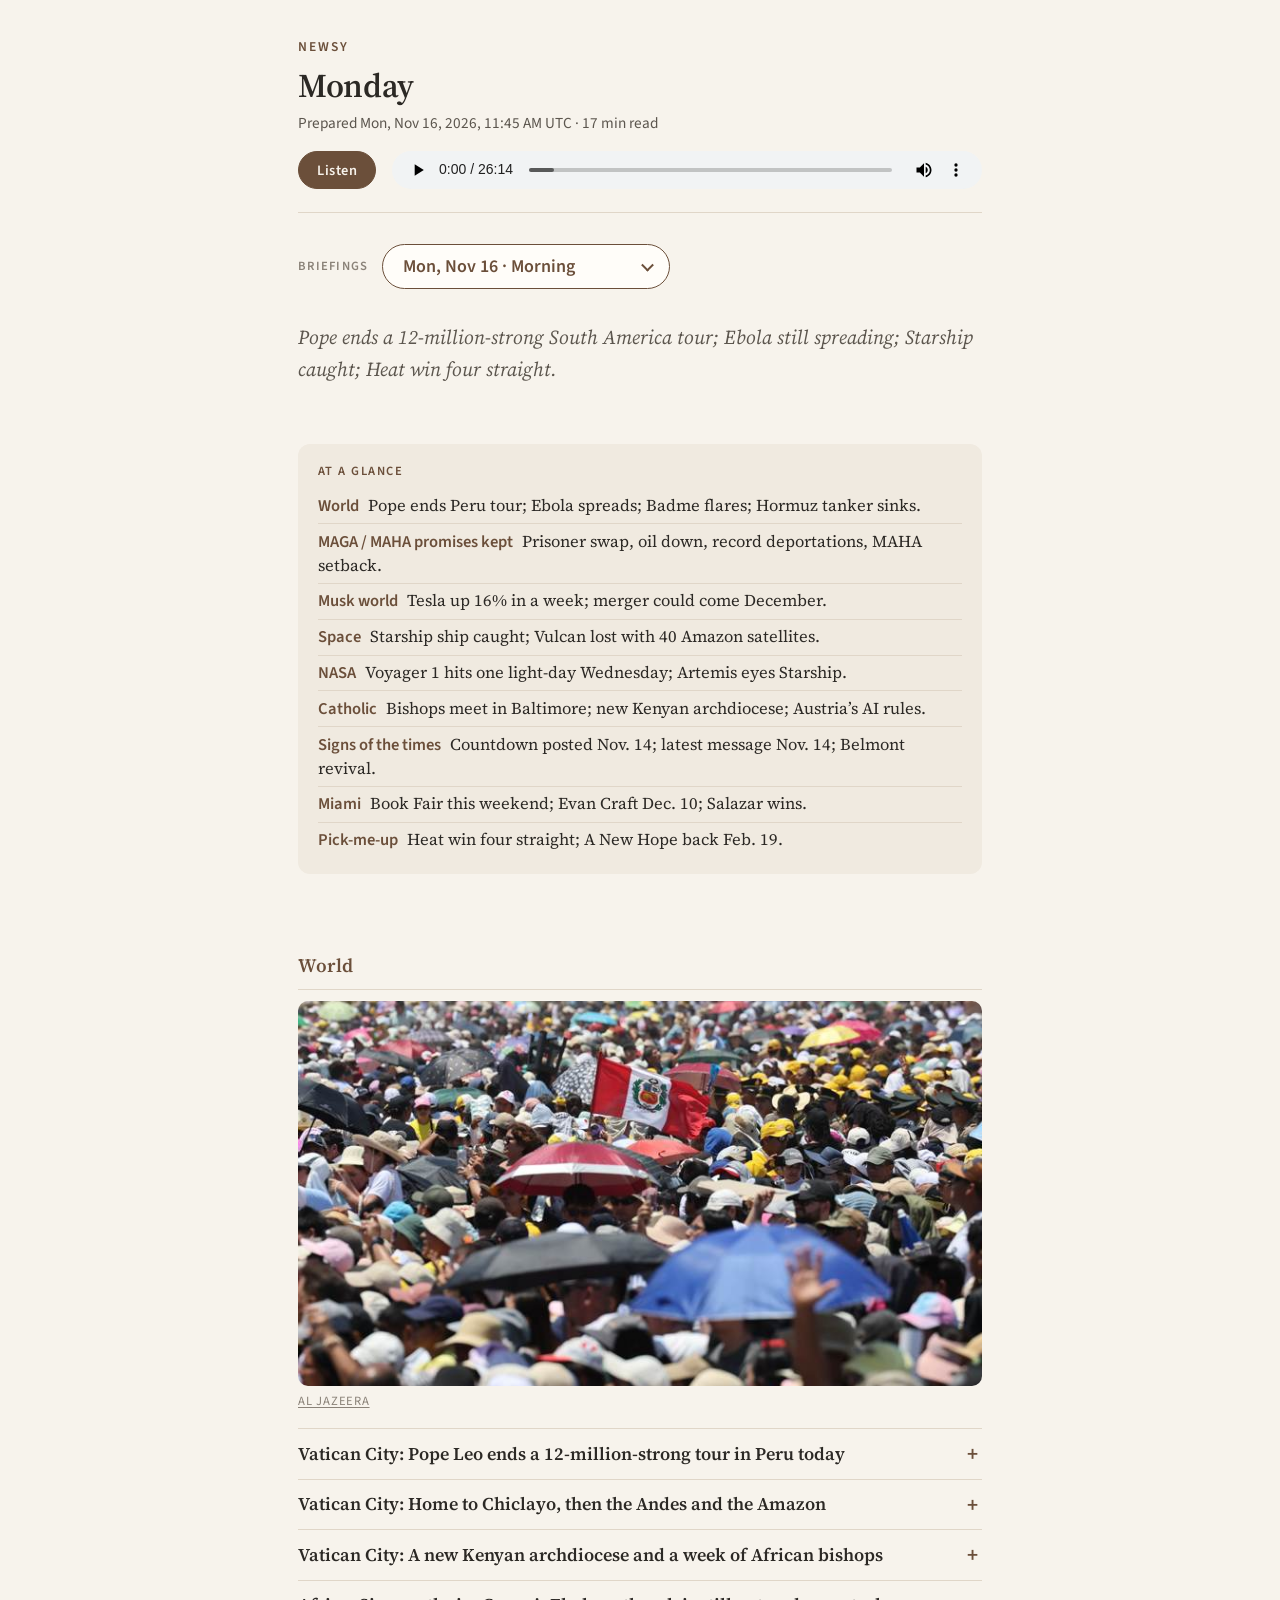
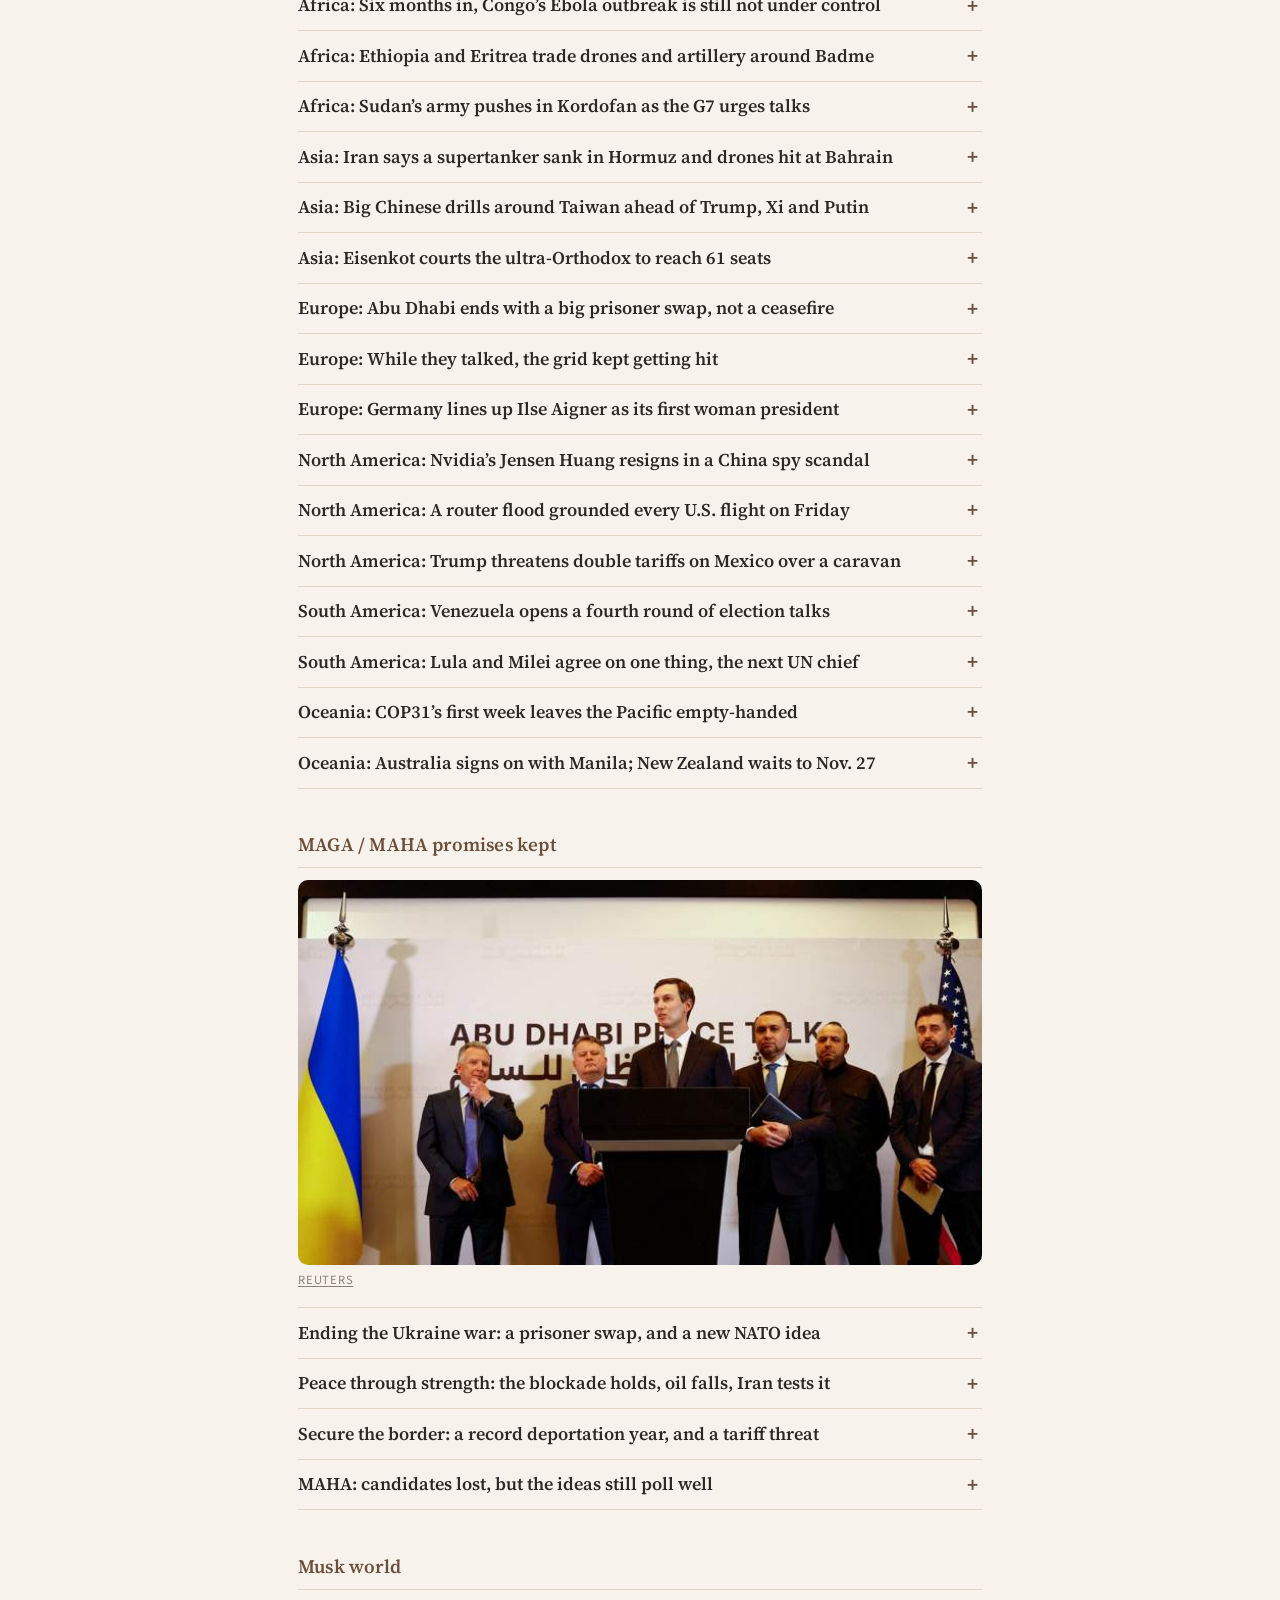
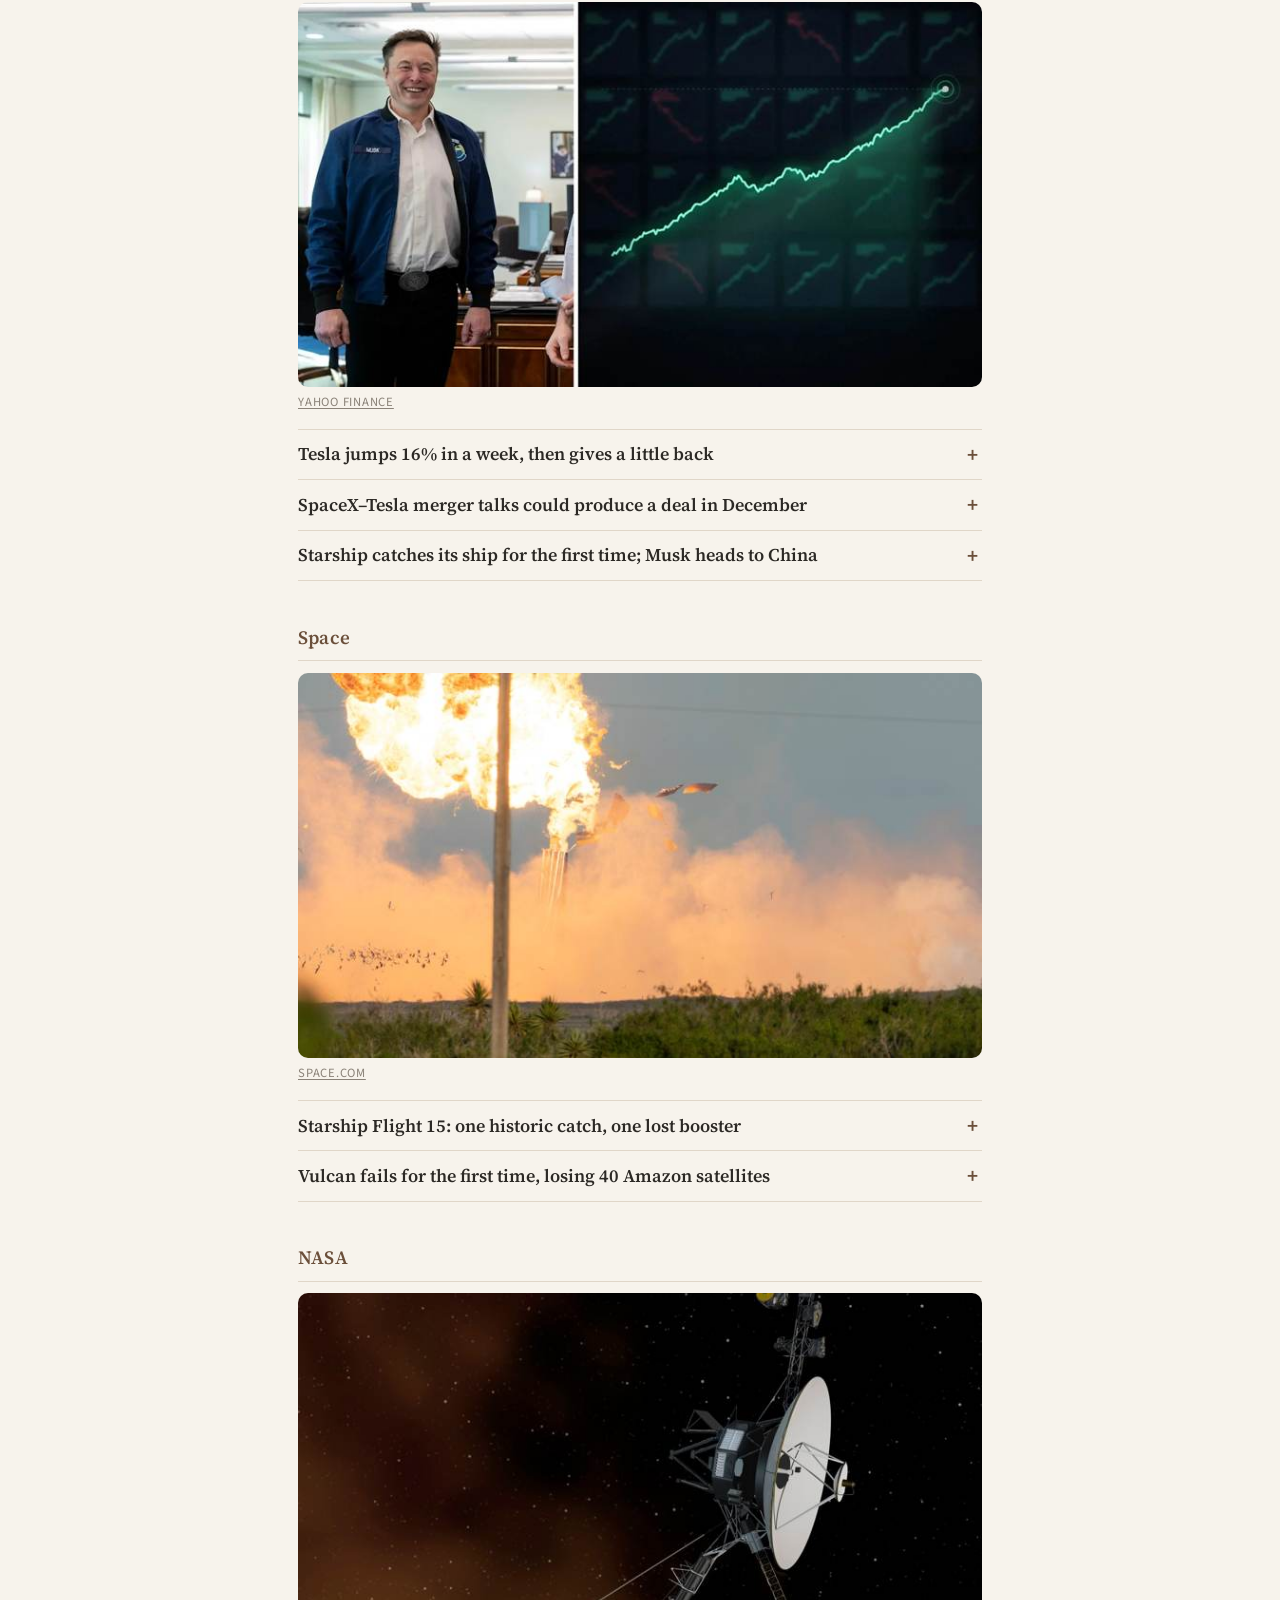
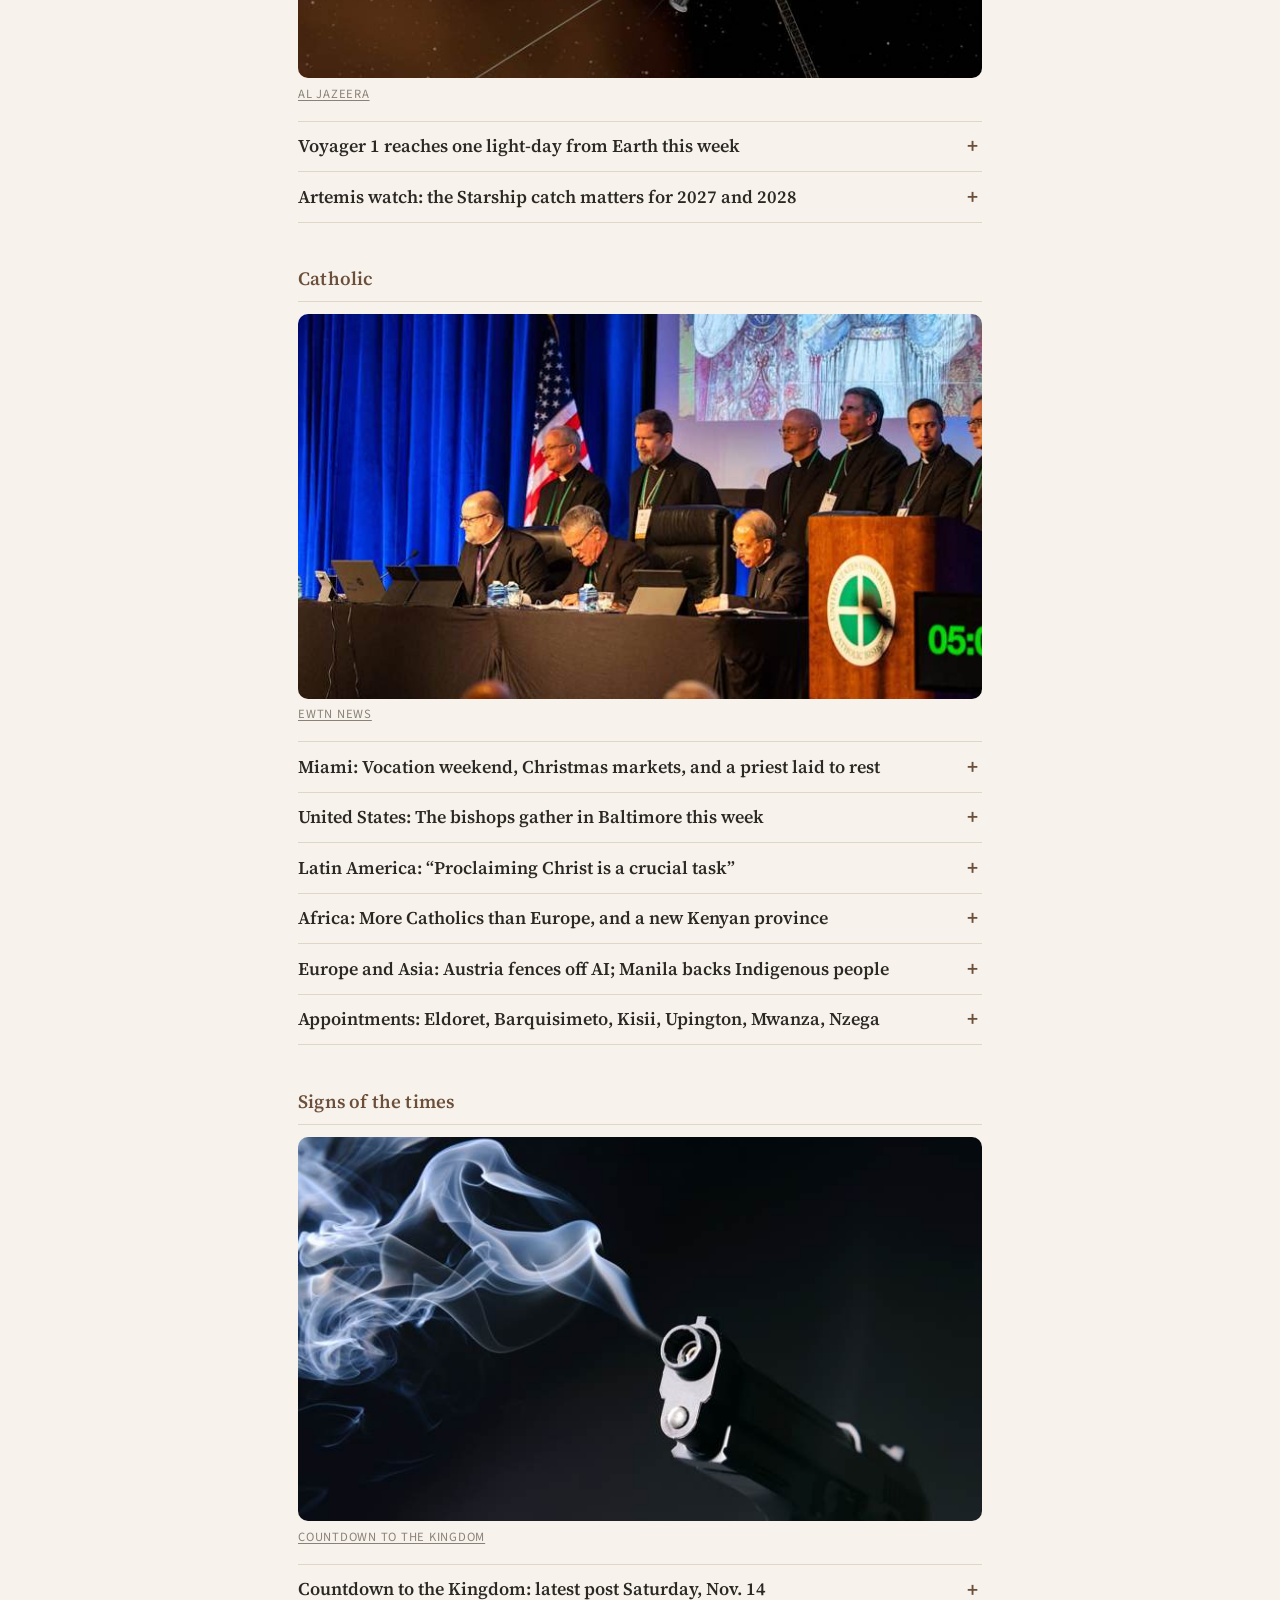
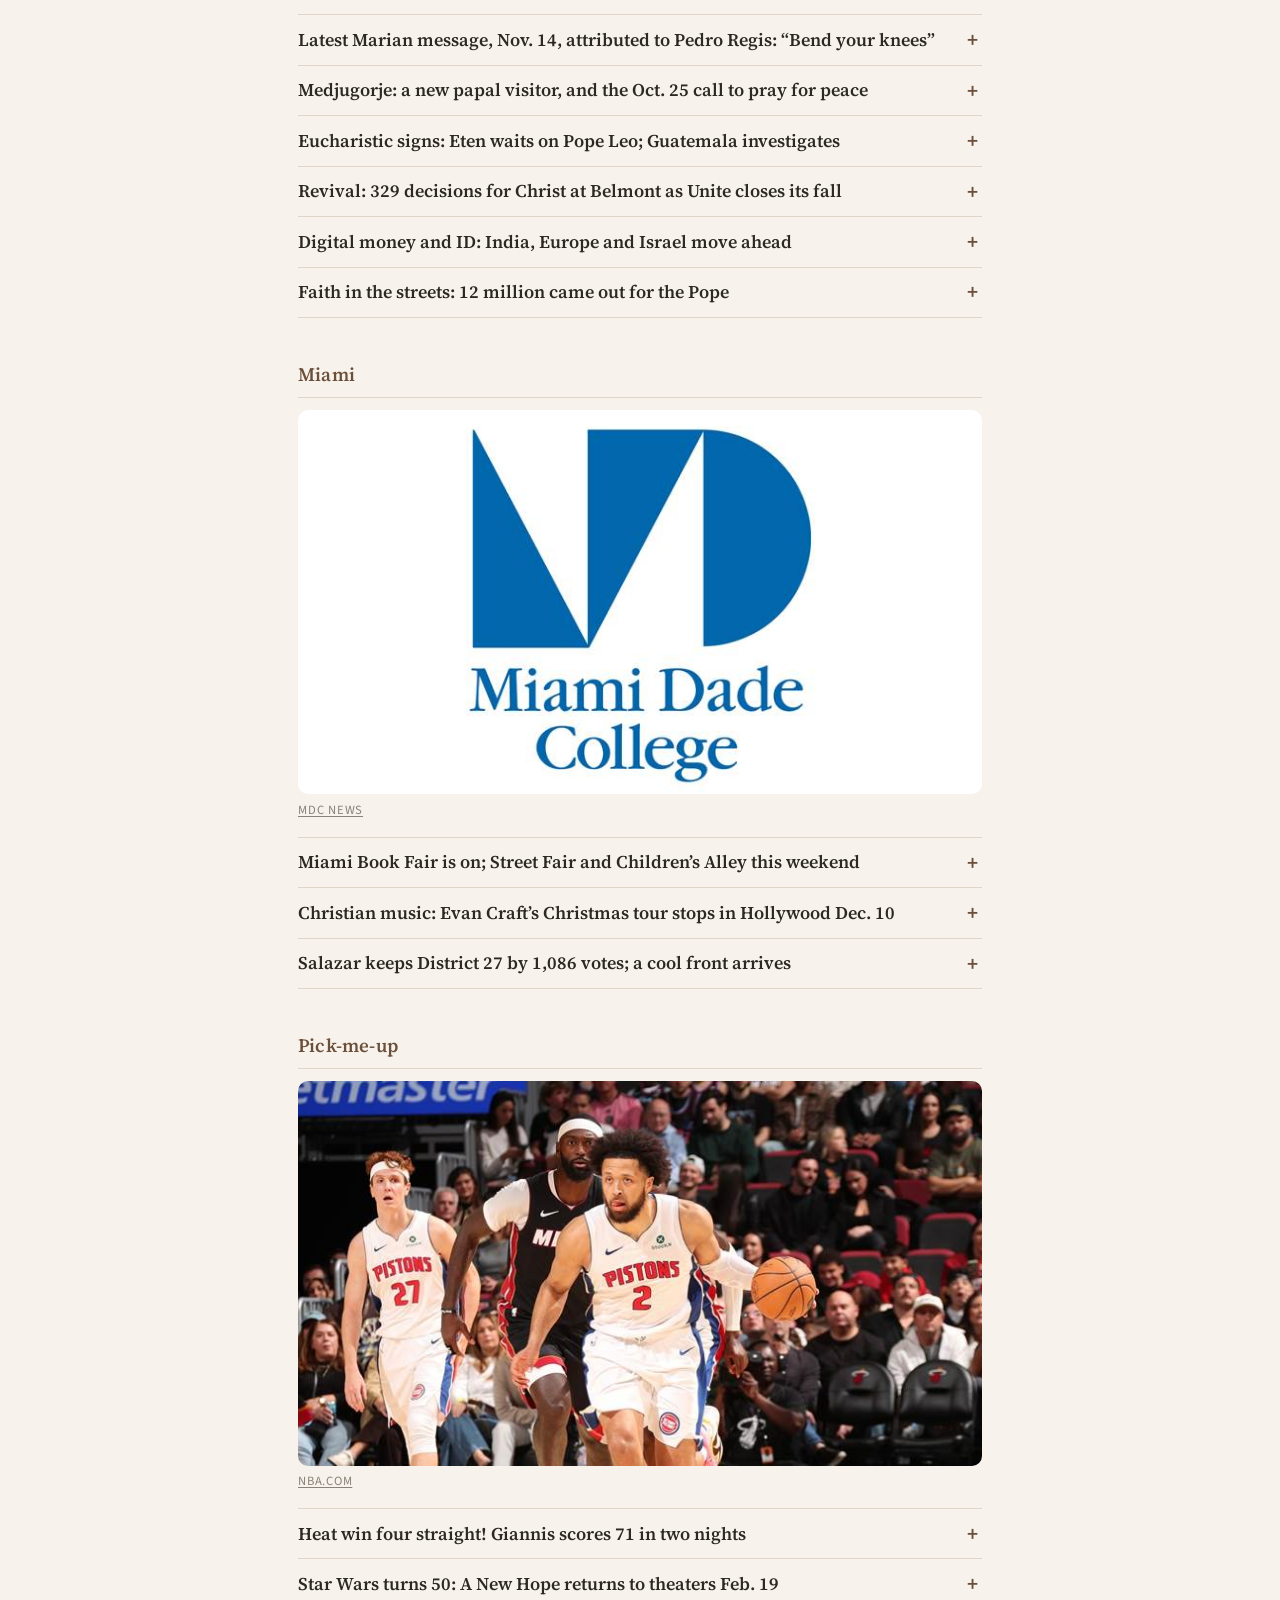
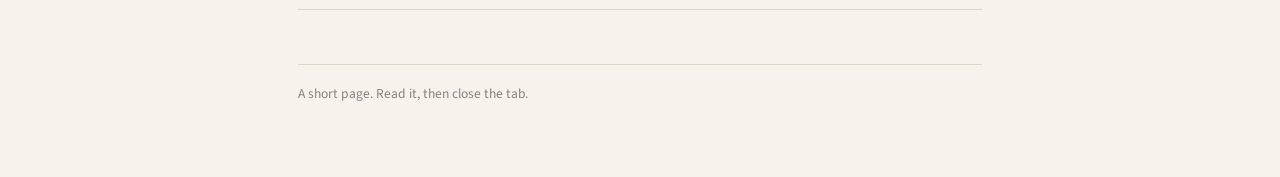
==== commit 934c45cf: "Monday briefing 2026-11-16 Co-authored-by: music-droid <music-droid@users.noreply.github.com>" ====
--- a/newsy.html
+++ b/newsy.html
@@ -777,6 +777,906 @@
 
   const EMBEDDED_BRIEFINGS = [
   {
+    "id": "2026-11-16-morning",
+    "date": "2026-11-16",
+    "slot": "morning",
+    "label": "Monday",
+    "generatedAt": "2026-11-16T06:45:00-05:00",
+    "schema": 2,
+    "topLine": "Pope ends a 12-million-strong South America tour; Ebola still spreading; Starship caught; Heat win four straight.",
+    "podcastPreview": "Here's what's ahead: Pope Leo's homecoming in Peru as his South America tour ends today, Congo's Ebola outbreak at six months, fighting at the Ethiopia–Eritrea border, a prisoner swap from the Ukraine talks, the first Starship ever caught from orbit, and four straight Heat wins.",
+    "beats": [
+      {
+        "id": "world",
+        "title": "World",
+        "headline": "Pope ends Peru tour; Ebola spreads; Badme flares; Hormuz tanker sinks.",
+        "stories": [
+          {
+            "headline": "Vatican City: Pope Leo ends a 12-million-strong tour in Peru today",
+            "body": "<p>Pope Leo XIV closes his 12-day trip through Uruguay, Argentina and Peru today with a visit to a home for the elderly and a farewell Mass at Las Palmas Air Base in Lima, then flies to Rome. In Peru he called the country his homeland, met President Keiko Fujimori, and drew about 60,000 young people inside Lima’s National Stadium on Thursday, with some 300,000 more outside. About 12 million people have come to see him at public events on the trip, a month after lung cancer surgery that doctors say needs no further treatment.<\/p>",
+            "sources": [
+              {
+                "name": "Al Jazeera",
+                "url": "https://www.aljazeera.com/news/2026/11/13/pope-thanks-crowds-on-emotional-return-to-second-home-in-perus-chiclayo"
+              },
+              {
+                "name": "Vatican News",
+                "url": "https://www.vaticannews.va/en/pope/news/2026-11/pope-s-penultimate-day-in-peru-from-cusco-s-devotions.html"
+              },
+              {
+                "name": "Vatican.va",
+                "url": "https://www.vatican.va/content/leo-xiv/en/speeches/2026/november/documents/20261112-peru-veglia-lima.html"
+              }
+            ]
+          },
+          {
+            "headline": "Vatican City: Home to Chiclayo, then the Andes and the Amazon",
+            "body": "<p>On Friday, his former diocese of Chiclayo gave him half a million people at Mass on the Pampas de Pimentel, with about a million more along the motorcade route. He told them, “What a joy it is to return.” Sunday he went to Cusco, where he gave a Golden Rose to Our Lady of Belén, and then to Pucallpa in the Amazon, where he said “the blood of these brothers cries out to God and demands justice” for Indigenous leaders killed defending their land.<\/p>",
+            "sources": [
+              {
+                "name": "Al Jazeera",
+                "url": "https://www.aljazeera.com/news/2026/11/13/pope-thanks-crowds-on-emotional-return-to-second-home-in-perus-chiclayo"
+              },
+              {
+                "name": "France 24",
+                "url": "https://www.france24.com/en/americas/20261115-pope-leo-visits-peru-s-high-altitude-cusco-testing-recovery-from-lung-cancer"
+              },
+              {
+                "name": "Vatican News",
+                "url": "https://www.vaticannews.va/en/pope/news/2026-11/pope-mass-pucallpa-environment-amazon-caring-life-creation-peru.html"
+              }
+            ]
+          },
+          {
+            "headline": "Vatican City: A new Kenyan archdiocese and a week of African bishops",
+            "body": "<p>On Saturday the Pope made Eldoret in western Kenya a metropolitan archdiocese and named Joseph Obanyi Sagwe its first archbishop. Over the week he also named new bishops in Kenya, South Africa and Tanzania, where he created a new diocese at Nzega. The pattern fits the Vatican’s new figures showing Africa now has more Catholics than Europe.<\/p>",
+            "sources": [
+              {
+                "name": "Vatican Report (Holy See bulletin)",
+                "url": "https://www.vaticanreport.com/nomine?lang=en&t=nomina"
+              },
+              {
+                "name": "Agenzia Fides",
+                "url": "https://www.fides.org/en/news/78290-Catholic_Church_Statistics_2026"
+              }
+            ]
+          },
+          {
+            "headline": "Africa: Six months in, Congo’s Ebola outbreak is still not under control",
+            "body": "<p>Congo has now confirmed 11,376 Bundibugyo Ebola cases and 5,568 deaths as of Nov. 14, up from about 10,900 cases a week ago, across 68 health zones in eight provinces. Africa CDC’s Jean Kaseya said Sunday that more than 80 percent of new cases are turning up outside known contact lists, and two-thirds of deaths happen at home, not in clinics. The WHO counts more than 80 attacks on health care since May, including a raid on Cantine-Aloya that killed 66 civilians and three health workers. There is still no vaccine or drug made for this strain, though trials are running and about 3,000 people have recovered.<\/p>",
+            "sources": [
+              {
+                "name": "Al Jazeera",
+                "url": "https://www.aljazeera.com/news/2026/11/15/africa-cdc-says-ebola-outbreak-in-dr-congo-still-not-under-control"
+              },
+              {
+                "name": "WHO Africa",
+                "url": "https://www.afro.who.int/countries/democratic-republic-of-congo/news/six-months-accessing-hard-reach-communities-key-halting-ebola-outbreak"
+              },
+              {
+                "name": "Moneyweb (Bloomberg)",
+                "url": "https://www.moneyweb.co.za/news/africa/congo-ebola-outbreak-defies-control-as-conflict-hunger-fuel-crisis-six-months-in/"
+              }
+            ],
+            "why": "Children are a quarter of the cases and a third of the deaths; seven in ten infected children under five have died."
+          },
+          {
+            "headline": "Africa: Ethiopia and Eritrea trade drones and artillery around Badme",
+            "body": "<p>The fight in northern Ethiopia reached the Eritrean border this week. Ethiopian troops have been in and around Badme, the town at the heart of the 1998 to 2000 war, since about Nov. 12; Ethiopia has used drones and Eritrea heavy artillery, and civilians are fleeing toward Shire. Monitors disagree on who holds the town. Further east, Ethiopian forces moved to within about three miles of Zalambessa. Ethiopia accuses Eritrea, with Egyptian help, of leading a Tigrayan offensive, which Eritrea rejects. The G7 and U.S. senators are pressing for mediation.<\/p>",
+            "sources": [
+              {
+                "name": "Critical Threats",
+                "url": "https://www.criticalthreats.org/analysis/november-13-2026"
+              },
+              {
+                "name": "Anadolu Agency",
+                "url": "https://www.aa.com.tr/en/africa/ethiopia-eritrea-reportedly-exchange-drone-artillery-strikes-as-border-fighting-intensifies/4124999"
+              },
+              {
+                "name": "ILKHA",
+                "url": "https://www.ilkha.com/english/world/ethiopian-forces-advance-toward-eritrean-border-as-regional-war-fears-grow-569069"
+              }
+            ]
+          },
+          {
+            "headline": "Africa: Sudan’s army pushes in Kordofan as the G7 urges talks",
+            "body": "<p>Sudan’s army and its allies said Friday they retook Al-Khuwai and nearby villages in West Kordofan from the paramilitary RSF, claiming 20 RSF vehicles destroyed and 40 seized. The army also said it shot down a drone that crossed into Blue Nile state from Ethiopia, which feeds the growing quarrel between the two neighbors. The G7 urged both sides to negotiate, as the El Fasher anniversary reports on mass detentions keep coming out.<\/p>",
+            "sources": [
+              {
+                "name": "Anadolu Agency",
+                "url": "https://www.aa.com.tr/en/middle-east/sudanese-army-advances-in-west-kordofan-says-it-downed-drone-from-ethiopia/4124681"
+              },
+              {
+                "name": "Sudan Tribune",
+                "url": "https://sudantribune.com/article/321179"
+              },
+              {
+                "name": "The Sudan Times",
+                "url": "https://thesudantimes.com/sudan/g7-presses-sudans-warring-sides-to-negotiate-peace/"
+              }
+            ]
+          },
+          {
+            "headline": "Asia: Iran says a supertanker sank in Hormuz and drones hit at Bahrain",
+            "body": "<p>Iran’s Revolutionary Guards said two tankers hit mines Saturday on what they called an unauthorized route through the Strait of Hormuz, and that one supertanker carrying more than 2 million barrels sank. No one has independently confirmed it. Friday and again Sunday the Guards said they sent drones at a U.S. radar at Bahrain’s Riffa Air Base; U.S. Central Command said it shot down two drones Friday with no damage. Talks are stuck: Tehran’s negotiator Mohammad Bagher Ghalibaf has sent seven conditions through Qatar, including lifting the U.S. naval blockade.<\/p>",
+            "sources": [
+              {
+                "name": "Al Jazeera",
+                "url": "https://www.aljazeera.com/news/2026/11/15/iran-says-it-targets-us-radar-in-bahrain-what-do-we-know"
+              },
+              {
+                "name": "CNA",
+                "url": "https://www.channelnewsasia.com/world/iran-hormuz-supertanker-2-million-oil-barrels-sink-mine-6553161"
+              }
+            ]
+          },
+          {
+            "headline": "Asia: Big Chinese drills around Taiwan ahead of Trump, Xi and Putin",
+            "body": "<p>China ran large unannounced drills around Taiwan this week, with Britain’s Telegraph reporting about 100 warships in the region; analysts read it as practice for isolating the island, not a blockade, and shipping kept moving. Taiwan rejected Xi Jinping’s claim that unification is inevitable. Trump leaves today for Manila and then Shenzhen, where he meets Xi on Thursday and joins the first-ever U.S.–China–Russia leaders’ meeting, on nuclear arms and Iran.<\/p>",
+            "sources": [
+              {
+                "name": "ISW",
+                "url": "https://understandingwar.org/research/china-taiwan/china-taiwan-update-november-13-2026/"
+              },
+              {
+                "name": "France 24",
+                "url": "https://www.france24.com/en/asia-pacific/20261113-chinese-army-military-exercises-taiwan"
+              },
+              {
+                "name": "The Telegraph",
+                "url": "https://www.telegraph.co.uk/world-news/2026/11/13/china-deploys-100-warships-taiwan-trump-xi-summit-apec-navy/"
+              },
+              {
+                "name": "ABC News",
+                "url": "https://abcnews.com/Politics/trump-heads-asia-2nd-high-stakes-meeting-chinese/story?id=138059807"
+              }
+            ]
+          },
+          {
+            "headline": "Asia: Eisenkot courts the ultra-Orthodox to reach 61 seats",
+            "body": "<p>A week after Israel’s new Knesset was sworn in, Gadi Eisenkot, who holds the mandate to form a government, is putting his coalition hopes on the ultra-Orthodox parties, especially United Torah Judaism, to get to a 61-seat majority. Shas is still leaning toward Netanyahu. Eisenkot turned down Netanyahu’s offer of a unity government as “another spin” but says he is open to Likud without him.<\/p>",
+            "sources": [
+              {
+                "name": "The Times of Israel",
+                "url": "https://www.timesofisrael.com/eisenkot-said-prioritizing-efforts-to-form-coalition-with-ultra-orthodox/"
+              },
+              {
+                "name": "The Jerusalem Post",
+                "url": "https://www.jpost.com/israel-election-2026/article-914868"
+              }
+            ]
+          },
+          {
+            "headline": "Europe: Abu Dhabi ends with a big prisoner swap, not a ceasefire",
+            "body": "<p>The first direct Russia–Ukraine talks in nine months ended Wednesday with a deal in principle on the largest prisoner exchange of the war, more than 1,000 people, which Russia says could happen within two to three weeks. There was no ceasefire. U.S. envoys Witkoff and Kushner saw Putin in Moscow Thursday and Zelensky in Dublin, and Zelensky says Washington floated NATO membership in exchange for Ukraine leaving Donbas, a first. Kushner says the U.S. will now try to get Moscow and the Europeans talking directly. Putin, Zelensky says, “personally does not support a ceasefire.”<\/p>",
+            "sources": [
+              {
+                "name": "Reuters",
+                "url": "https://www.reuters.com/5f374b32b07b/world/europe/us-russia-ukraine-start-second-day-abu-dhabi-peace-talks-2026-11-11/"
+              },
+              {
+                "name": "NBC News (Reuters)",
+                "url": "https://www.nbcnews.com/world/ukraine/us-floated-idea-ukraine-ceding-donbas-nato-membership-zelenskyy-rcna609297"
+              },
+              {
+                "name": "Kyiv Independent",
+                "url": "https://kyivindependent.com/us-now-focused-on-facilitating-direct-engagement-between-russia-europe-kushner-says-after-ukraine-peace-talks/"
+              }
+            ]
+          },
+          {
+            "headline": "Europe: While they talked, the grid kept getting hit",
+            "body": "<p>Russia struck Ukraine’s power system again on Saturday, cutting electricity in Zaporizhzhia and other regions as winter sets in. Around Pokrovsk, Ukraine’s General Staff reported more than 170 clashes in a single day. The EU is lining up new sanctions on 137 more people and companies, including 49 Russian banks and oil-trading firms in the UAE and China, and has handed its side of the peace effort to France, Germany, Britain, Italy and Poland plus Brussels instead of naming one envoy.<\/p>",
+            "sources": [
+              {
+                "name": "RBC-Ukraine",
+                "url": "https://newsukraine.rbc.ua/news/russia-massively-strikes-ukrainian-energy-1794744024.html"
+              },
+              {
+                "name": "LB.ua",
+                "url": "https://en.lb.ua/news/2026/11/15/49896_general_staff_more_than_170.html"
+              },
+              {
+                "name": "EUobserver",
+                "url": "https://euobserver.com/newsletter/euobserver-morning-update/248971/eu-leaders-hand-ukraine-peace-talks-to-france-germany-uk-italy-poland-plus-brussels-instead-of-a-single-envoy/"
+              }
+            ]
+          },
+          {
+            "headline": "Europe: Germany lines up Ilse Aigner as its first woman president",
+            "body": "<p>Germany’s governing parties have agreed on Ilse Aigner, the Bavarian state parliament president and a former helicopter engineer, as their candidate to follow Frank-Walter Steinmeier. With the Greens also backing her, her election by the Federal Convention on Jan. 30 is all but certain. Britain, meanwhile, is set to get a voice but no vote on EU food rules as part of its Brexit reset, ahead of an EU–UK summit next week.<\/p>",
+            "sources": [
+              {
+                "name": "The Guardian",
+                "url": "https://www.theguardian.com/world/2026/nov/13/germany-expected-to-elect-ilse-aigner-first-female-president"
+              },
+              {
+                "name": "AP News",
+                "url": "https://apnews.com/article/germany-new-president-merz-ilse-aigner-steinmeier-083ca72af61ed48809b8f6d0bf642075"
+              },
+              {
+                "name": "BBC News",
+                "url": "https://www.bbc.com/news/articles/c6wy4l8nl42wo"
+              }
+            ]
+          },
+          {
+            "headline": "North America: Nvidia’s Jensen Huang resigns in a China spy scandal",
+            "body": "<p>Nvidia co-founder Jensen Huang stepped down as CEO and left the board on Nov. 12 after reports of an affair with Alice Huang, a Chinese tech executive accused of being a spy. ABC reports that Secretary of State Rubio warned the President about it in May, before Huang joined the China trip; Trump says he only heard of it recently. Officials say Trump won’t raise it with Xi this week.<\/p>",
+            "sources": [
+              {
+                "name": "ABC News",
+                "url": "https://abcnews.com/Politics/trump-heads-asia-2nd-high-stakes-meeting-chinese/story?id=138059807"
+              }
+            ]
+          },
+          {
+            "headline": "North America: A router flood grounded every U.S. flight on Friday",
+            "body": "<p>The FAA stopped flights nationwide Friday when a telecom failure cut radio and radar feeds at 17 of 22 air traffic control centers. The cause was too much data swamping old routers during routine maintenance, not a cyberattack. Airspace reopened at 8:15 p.m. Eastern, but delays carried into the weekend, including more than 130 cancellations at Miami International. Secretary Duffy wants $50 billion for upgrades, and Democrats point to money already approved but unspent.<\/p>",
+            "sources": [
+              {
+                "name": "FAA",
+                "url": "https://www.faa.gov/newsroom/nationwide-ground-stop-questions-and-answers"
+              },
+              {
+                "name": "Reuters",
+                "url": "https://www.reuters.com/5f374b32b07b/world/us/faa-issues-national-ground-stop-due-extraordinary-circumstance-reasons-safety-2026-11-13/"
+              },
+              {
+                "name": "CBS Miami",
+                "url": "https://www.cbsnews.com/miami/news/south-florida-airports-flight-delays-cancellations-faa-ground-stop/"
+              }
+            ]
+          },
+          {
+            "headline": "North America: Trump threatens double tariffs on Mexico over a caravan",
+            "body": "<p>On Thursday the President threatened to double tariffs on Mexico unless it stops migrant caravans he says are heading north after the midterms. President Claudia Sheinbaum answered that no caravan has reached the U.S. border since January 2025 and that none is now headed there; El País found a group crossing southern Mexico, and its members said they fear being sent back. In Congress, the lame duck is rushing judges and permitting reform before Democrats take over in January.<\/p>",
+            "sources": [
+              {
+                "name": "Reuters",
+                "url": "https://www.reuters.com/5f374b32b07b/world/us/trump-threatens-double-tariffs-mexico-if-it-does-not-halt-migrants-2026-11-12/"
+              },
+              {
+                "name": "AP News",
+                "url": "https://apnews.com/article/mexico-us-sheinbaum-trump-d9829fe92a0ce9afecb909cb35a2977d"
+              },
+              {
+                "name": "El País",
+                "url": "https://english.elpais.com/international/2026-11-14/the-migrant-caravan-crossing-mexico-that-has-triggered-trumps-new-tariff-threat-our-fear-is-that-the-mexican-president-will-send-us-back.html"
+              }
+            ]
+          },
+          {
+            "headline": "South America: Venezuela opens a fourth round of election talks",
+            "body": "<p>Venezuela’s government and opposition opened a fourth U.S.-backed round of talks in Caracas, starting with reform of the National Electoral Council and also covering the Supreme Court and political prisoners. On oil, Chevron has announced a 7 billion dollar expansion, and ExxonMobil is weighing a return, but NPR reports conditions on the ground are slowing the promised oil boom.<\/p>",
+            "sources": [
+              {
+                "name": "Infobae",
+                "url": "https://www.infobae.com/venezuela/2026/11/14/el-chavismo-y-la-oposicion-abrieron-el-cuarto-ciclo-de-dialogo-para-allanar-el-camino-a-las-elecciones-en-venezuela/"
+              },
+              {
+                "name": "El Mundo",
+                "url": "https://www.elmundo.es/internacional/2026/11/14/6af8a54ee9cf4a51548b459c.html"
+              },
+              {
+                "name": "NPR",
+                "url": "https://www.npr.org/2026/11/14/nx-s1-6039171/exxonmobil-eyes-venezuela-return-as-reality-tests-trumps-oil-deal-promises"
+              }
+            ]
+          },
+          {
+            "headline": "South America: Lula and Milei agree on one thing, the next UN chief",
+            "body": "<p>Lula, Milei and leaders of more than 20 Latin American and Caribbean nations asked the UN Security Council on Friday to choose someone from their region to follow António Guterres. In Argentina, Milei says he wants to open the economy to trade from 30 percent to 90 percent. A regional poll puts Lula’s approval at 47.7 percent and Milei’s at 36.2.<\/p>",
+            "sources": [
+              {
+                "name": "G1",
+                "url": "https://g1.globo.com/politica/noticia/2026/11/13/lula-milei-e-lideres-de-mais-de-20-paises-defendem-que-proximo-secretario-geral-da-onu-seja-latino.ghtml"
+              },
+              {
+                "name": "UOL",
+                "url": "https://noticias.uol.com.br/politica/ultimas-noticias/2026/11/13/lula-fica-em-4-em-pesquisa-com-7-presidentes-latino-americanos.ghtm"
+              },
+              {
+                "name": "La Nación",
+                "url": "https://www.lanacion.com.ar/sociedad/milei-dijo-que-buscara-abrir-la-economia-al-90-estudiantes-se-consagro-campeon-de-la-supercopa-nid13112026/"
+              }
+            ]
+          },
+          {
+            "headline": "Oceania: COP31’s first week leaves the Pacific empty-handed",
+            "body": "<p>The Australian-led negotiations at COP31 in Antalya kept the 1.5-degree goal on the table, but week one ended with no new money for the Pacific Resilience Facility and no deal on fossil fuels. Prime Minister Albanese left after three days, and he and Climate Minister Chris Bowen were caught on a hot mic joking about phone radiation. Bowen stays to lead talks to the Nov. 20 finish.<\/p>",
+            "sources": [
+              {
+                "name": "Climate & Capital",
+                "url": "https://www.climateandcapitalmedia.com/cop31-week-one/"
+              },
+              {
+                "name": "ABC Pacific",
+                "url": "https://www.abc.net.au/pacific/programs/pacificbeat/cop31-sivendra/107389282"
+              },
+              {
+                "name": "ABC News (Australia)",
+                "url": "https://www.abc.net.au/news/2026-11-14/anthony-albanese-chris-bowen-hot-mic-gaffe-cop-31-climate-summit/107385964"
+              }
+            ]
+          },
+          {
+            "headline": "Oceania: Australia signs on with Manila; New Zealand waits to Nov. 27",
+            "body": "<p>Albanese flew from Turkey to Manila for the ASEAN summit and a new defense pact with the Philippines covering maritime awareness, information-sharing, training and infrastructure; Australia already trains 2,500 to 3,000 troops a year with Filipino forces. He may cross paths with Trump up to three times before APEC in Shenzhen. In New Zealand, official election results, including about 400,000 special votes, come Nov. 27, and coalition talks go on in the meantime.<\/p>",
+            "sources": [
+              {
+                "name": "AAP",
+                "url": "https://aapnews.aap.com.au/news/changing-climates-pm-trades-cop31-for-trump-talks"
+              },
+              {
+                "name": "NZ Herald",
+                "url": "https://www.nzherald.co.nz/nz/politics/election-2026-why-the-final-results-wont-be-released-until-november-27/NL2IIK6MN5ABXMTUVBIV6MBFVQ/"
+              },
+              {
+                "name": "RNZ",
+                "url": "https://www.rnz.co.nz/news/politics_election-2026/2567882/three-week-vote-count-no-barrier-to-negotiations-expert"
+              }
+            ]
+          }
+        ],
+        "image": {
+          "src": "images/2026-11-16-morning-world.jpg",
+          "alt": "Vatican City: Pope Leo ends a 12-million-strong tour in Peru today",
+          "credit": "Al Jazeera",
+          "sourceUrl": "https://www.aljazeera.com/news/2026/11/13/pope-thanks-crowds-on-emotional-return-to-second-home-in-perus-chiclayo"
+        }
+      },
+      {
+        "id": "promises",
+        "title": "MAGA / MAHA promises kept",
+        "headline": "Prisoner swap, oil down, record deportations, MAHA setback.",
+        "stories": [
+          {
+            "headline": "Ending the Ukraine war: a prisoner swap, and a new NATO idea",
+            "body": "<p><b>Promise:<\/b> end the war quickly. <b>Action:<\/b> the administration brokered the first Russia–Ukraine talks in nine months, then sent Witkoff and Kushner to Putin and Zelensky. <b>Impact:<\/b> a swap of more than 1,000 prisoners is coming, the biggest of the war, and Europe now gets a seat at the table. But there is no ceasefire, and the new idea of NATO membership for Ukraine in exchange for Donbas will split people both ways.<\/p>",
+            "sources": [
+              {
+                "name": "Reuters",
+                "url": "https://www.reuters.com/5f374b32b07b/world/europe/us-russia-ukraine-start-second-day-abu-dhabi-peace-talks-2026-11-11/"
+              },
+              {
+                "name": "DW",
+                "url": "https://www.dw.com/en/what-have-the-talks-with-russia-and-the-us-in-abu-dhabi-achieved-for-ukraine/a-79930613"
+              }
+            ]
+          },
+          {
+            "headline": "Peace through strength: the blockade holds, oil falls, Iran tests it",
+            "body": "<p><b>Promise:<\/b> deter Iran without a forever war. <b>Action:<\/b> the U.S. naval blockade and tighter sanctions stay in place. <b>Impact:<\/b> oil fell a second straight week, with Brent near 96 dollars and U.S. crude near 88.50, and gasoline futures dropped 5 percent. Iran answered with mines in Hormuz and drones at Bahrain. Supporters call it pressure that works; critics see a slow escalation that could misfire.<\/p>",
+            "sources": [
+              {
+                "name": "CNBC",
+                "url": "https://www.cnbc.com/2026/11/13/oil-prices-set-for-second-weekly-decline-as-trump-to-stay-with-iran-blockade.html"
+              },
+              {
+                "name": "Al Jazeera",
+                "url": "https://www.aljazeera.com/news/2026/11/15/iran-says-it-targets-us-radar-in-bahrain-what-do-we-know"
+              }
+            ]
+          },
+          {
+            "headline": "Secure the border: a record deportation year, and a tariff threat",
+            "body": "<p><b>Promise:<\/b> close the border and deport. <b>Action:<\/b> ICE reported 483,200 deportations and more than 491,000 arrests in fiscal 2026, both records, and the President threatened to double tariffs on Mexico over caravans. <b>Impact:<\/b> crossings are at historic lows, with 98,708 southwest border apprehensions for the year. Mexico says no caravan has reached the border since early 2025, and Democrats, who take over Congress in January, want enforcement changes.<\/p>",
+            "sources": [
+              {
+                "name": "ICE",
+                "url": "https://www.ice.gov/news/releases/ice-breaks-records-fiscal-year-2026-most-arrests-and-deportations-agencys-history"
+              },
+              {
+                "name": "DHS",
+                "url": "https://www.dhs.gov/news/2026/10/16/under-president-trump-and-secretary-mullin-dhs-announces-lowest-fiscal-year-border"
+              },
+              {
+                "name": "AP News",
+                "url": "https://apnews.com/article/mexico-us-sheinbaum-trump-d9829fe92a0ce9afecb909cb35a2977d"
+              }
+            ]
+          },
+          {
+            "headline": "MAHA: candidates lost, but the ideas still poll well",
+            "body": "<p><b>Promise:<\/b> make America healthy again. <b>Action:<\/b> RFK Jr. still runs HHS and calls incoming chief of staff Stephen Miller “the strongest MAHA supporter” after himself. <b>Impact:<\/b> more than half of MAHA Action’s 24 endorsed candidates lost on Nov. 3, but 41 percent of Americans still back the movement, and three in four want tighter rules on food additives. Democrats are weighing both an impeachment push against Kennedy and courting his voters on food and pesticides.<\/p>",
+            "sources": [
+              {
+                "name": "Fortune (The Conversation)",
+                "url": "https://fortune.com/2026/11/13/maha-candidates-midterms-losses-rfk-jr/"
+              },
+              {
+                "name": "AP News",
+                "url": "https://apnews.com/article/kennedy-impeach-maha-rfk-jr-democrats-congress-1ce376052d40c797cfb9c9137a9fad45"
+              }
+            ]
+          }
+        ],
+        "image": {
+          "src": "images/2026-11-16-morning-promises.jpg",
+          "alt": "Ending the Ukraine war: a prisoner swap, and a new NATO idea",
+          "credit": "Reuters",
+          "sourceUrl": "https://www.reuters.com/5f374b32b07b/world/europe/us-russia-ukraine-start-second-day-abu-dhabi-peace-talks-2026-11-11/"
+        }
+      },
+      {
+        "id": "musk",
+        "title": "Musk world",
+        "headline": "Tesla up 16% in a week; merger could come December.",
+        "stories": [
+          {
+            "headline": "Tesla jumps 16% in a week, then gives a little back",
+            "body": "<p>Tesla rose about 16 percent over the week to Thursday, winning back nearly all its post-midterm drop. Robotaxis reached San Antonio, Finland approved its assisted driving, and Musk moved the Cybertruck line to Cybercab production, now winding down at the end of summer 2027 instead of mid-year to clear the order backlog. Shares closed Friday at 390.22 dollars, down 1.8 percent in a tech selloff. Caution: China retail sales fell 66 percent in October, and third-quarter operating margin was 2.6 percent.<\/p>",
+            "sources": [
+              {
+                "name": "Yahoo Finance",
+                "url": "https://finance.yahoo.com/markets/stocks/articles/tesla-soars-16-week-musk-115453089.html"
+              },
+              {
+                "name": "Gotrade",
+                "url": "https://www.heygotrade.com/en/news/tesla-tsla-stock-news-november-16-2026/"
+              }
+            ]
+          },
+          {
+            "headline": "SpaceX–Tesla merger talks could produce a deal in December",
+            "body": "<p>Bloomberg reports the two companies are making progress and could announce what would be the biggest merger ever as soon as December, or early 2027. Open questions: how many SpaceX shares Tesla holders get, governance, and walling off Tesla’s China business. A deal needs a majority of all Tesla shares outstanding, not just votes cast. Tesla’s annual meeting is Dec. 3. SpaceX is valued above 1.9 trillion dollars and Tesla about 1.5 trillion.<\/p>",
+            "sources": [
+              {
+                "name": "Quartz (Bloomberg)",
+                "url": "https://qz.com/spacex-tesla-merger-talks-december-deal-111326"
+              }
+            ],
+            "why": "Democrats taking Congress in January have promised scrutiny of Musk’s businesses."
+          },
+          {
+            "headline": "Starship catches its ship for the first time; Musk heads to China",
+            "body": "<p>Flight 15 put 26 next-generation Starlinks in orbit, and on Saturday the Ship was caught by the tower’s arms for the first time ever after 22 hours and 14 orbits, with the heat shield in good shape. The booster missed its catch after a short boostback and was destroyed offshore. Musk will join parts of Trump’s China trip this week, and Grok Imagine has moved into the main Grok app.<\/p>",
+            "sources": [
+              {
+                "name": "Al Jazeera",
+                "url": "https://www.aljazeera.com/news/2026/11/15/spacexs-starship-captured-by-launchpad-arms-in-dramatic-first"
+              },
+              {
+                "name": "ABC News",
+                "url": "https://abcnews.com/Politics/trump-heads-asia-2nd-high-stakes-meeting-chinese/story?id=138059807"
+              },
+              {
+                "name": "Tesla North",
+                "url": "https://teslanorth.com/2026/11/15/grok-imagine-image-video-one-app/"
+              }
+            ]
+          }
+        ],
+        "image": {
+          "src": "images/2026-11-16-morning-musk.jpg",
+          "alt": "Tesla jumps 16% in a week, then gives a little back",
+          "credit": "Yahoo Finance",
+          "sourceUrl": "https://finance.yahoo.com/markets/stocks/articles/tesla-soars-16-week-musk-115453089.html"
+        }
+      },
+      {
+        "id": "space",
+        "title": "Space",
+        "headline": "Starship ship caught; Vulcan lost with 40 Amazon satellites.",
+        "stories": [
+          {
+            "headline": "Starship Flight 15: one historic catch, one lost booster",
+            "body": "<p>Starship lifted off from Starbase at 5:47 p.m. Eastern on Friday going for a full double catch. Booster 22 shut its boostback burn early on a low-fuel-mass alarm; its guidance saw it was off target, aborted, and steered to the Gulf, where it was destroyed. The Ship flew 14 orbits and was caught by the tower’s chopsticks Saturday afternoon, the first catch of an orbital upper stage. SpaceX says its next flights could begin from Kennedy Space Center within months.<\/p>",
+            "sources": [
+              {
+                "name": "Space.com",
+                "url": "https://www.space.com/space-exploration/launches-spacecraft/spacex-says-starship-flight-15-booster-aborted-chopsticks-landing-catch-after-launch-due-to-guidance-issue-video"
+              },
+              {
+                "name": "Al Jazeera",
+                "url": "https://www.aljazeera.com/news/2026/11/15/spacexs-starship-captured-by-launchpad-arms-in-dramatic-first"
+              },
+              {
+                "name": "Spaceflight Now",
+                "url": "https://spaceflightnow.com/2026/11/13/live-coverage-starship-flight-15-attempts-to-recover-full-vehicle-in-double-launch-pad-catch/"
+              }
+            ]
+          },
+          {
+            "headline": "Vulcan fails for the first time, losing 40 Amazon satellites",
+            "body": "<p>United Launch Alliance’s Vulcan, back after nine months, failed about 10 minutes into flight from Cape Canaveral on Sunday during the Centaur upper-stage burn, and the 40 Amazon Leo internet satellites were lost. It is ULA’s first outright failure since the company was formed in 2006, and it hits Amazon hard, with Blue Origin’s New Glenn also grounded until early 2027. NASA chief Jared Isaacman offered help: “Artemis, Moon Base, and the nation need ULA.” Also this week, Rocket Lab launched a radar satellite for Japan’s iQPS.<\/p>",
+            "sources": [
+              {
+                "name": "Spaceflight Now",
+                "url": "https://spaceflightnow.com/2026/11/15/ula-suffers-first-total-mission-failure-with-loss-of-vulcan-rocket-carrying-40-amazon-leo-satellites/"
+              },
+              {
+                "name": "CNBC",
+                "url": "https://www.cnbc.com/2026/11/05/blue-origin-launch-new-glenn.html"
+              }
+            ]
+          }
+        ],
+        "image": {
+          "src": "images/2026-11-16-morning-space.jpg",
+          "alt": "Starship Flight 15: one historic catch, one lost booster",
+          "credit": "Space.com",
+          "sourceUrl": "https://www.space.com/space-exploration/launches-spacecraft/spacex-says-starship-flight-15-booster-aborted-chopsticks-landing-catch-after-launch-due-to-guidance-issue-video"
+        }
+      },
+      {
+        "id": "nasa",
+        "title": "NASA",
+        "headline": "Voyager 1 hits one light-day Wednesday; Artemis eyes Starship.",
+        "stories": [
+          {
+            "headline": "Voyager 1 reaches one light-day from Earth this week",
+            "body": "<p>On Wednesday Voyager 1, launched in 1977, becomes the first human-made object one light-day from Earth, about 16 billion miles, so a radio signal takes a full day to arrive. It moves about 36,000 miles an hour through interstellar space and still sends back data daily on magnetic fields and cosmic rays, run by a small team that commands it about once a week. Voyager 2 should pass the same mark in 2035.<\/p>",
+            "sources": [
+              {
+                "name": "Al Jazeera",
+                "url": "https://www.aljazeera.com/news/2026/11/14/nasas-voyager-1-to-hit-new-space-distance-record-of-one-light-day"
+              },
+              {
+                "name": "AP News",
+                "url": "https://apnews.com/article/nasa-voyager-interstellar-space-light-day-67f53a0e274157c92305e0b03d4b800d"
+              }
+            ]
+          },
+          {
+            "headline": "Artemis watch: the Starship catch matters for 2027 and 2028",
+            "body": "<p>NASA welcomed Saturday’s Starship catch, since it is paying billions for Starship as one of two Moon landers. Under the revised plan, Artemis III in 2027 tests docking with both landers in Earth orbit, and the first crewed landing moves to Artemis IV in 2028. The 10 billion dollar Moon base cargo program from last week stands, and astronaut applications close Dec. 3.<\/p>",
+            "sources": [
+              {
+                "name": "Al Jazeera",
+                "url": "https://www.aljazeera.com/news/2026/11/15/spacexs-starship-captured-by-launchpad-arms-in-dramatic-first"
+              },
+              {
+                "name": "Space.com",
+                "url": "https://www.space.com/space-exploration/artemis/nasa-unveils-usd10-billion-in-moon-base-contracts-new-lunar-missions-and-the-promise-of-a-nuclear-powered-rover"
+              }
+            ]
+          }
+        ],
+        "image": {
+          "src": "images/2026-11-16-morning-nasa.jpg",
+          "alt": "Voyager 1 reaches one light-day from Earth this week",
+          "credit": "Al Jazeera",
+          "sourceUrl": "https://www.aljazeera.com/news/2026/11/14/nasas-voyager-1-to-hit-new-space-distance-record-of-one-light-day"
+        }
+      },
+      {
+        "id": "catholic",
+        "title": "Catholic",
+        "headline": "Bishops meet in Baltimore; new Kenyan archdiocese; Austria’s AI rules.",
+        "stories": [
+          {
+            "headline": "Miami: Vocation weekend, Christmas markets, and a priest laid to rest",
+            "body": "<p>Around the Archdiocese this weekend, St. John Vianney College Seminary hosted a Vocation Awareness Weekend for men 17 to 35, and St. Bernadette in Hollywood held its first Christmas Market for its roof project. Earlier this month Archbishop Wenski celebrated the funeral of Father Joseph Long Nguyen and preached for Catholic Charities’ 95th anniversary, saying, “The darker the night, the brighter the light of Christ’s charity must shine.”<\/p>",
+            "sources": [
+              {
+                "name": "Archdiocese of Miami",
+                "url": "https://www.miamiarch.org/CatholicDiocese.php?op=Article_archdiocese-of-miami-around-the-archdiocese-coming-up-this-weekend-11-13-2026"
+              },
+              {
+                "name": "Archdiocese of Miami",
+                "url": "https://www.miamiarch.org/CatholicDiocese.php?op=Article_179398753961542"
+              },
+              {
+                "name": "Archdiocese of Miami",
+                "url": "https://www.miamiarch.org/CatholicDiocese.php?op=Article_the-darker-the-night-the-brighter-the-light-of-christs-charity-must-shine"
+              }
+            ]
+          },
+          {
+            "headline": "United States: The bishops gather in Baltimore this week",
+            "body": "<p>The U.S. bishops meet in Baltimore Nov. 16 to 19, with public sessions Tuesday and Wednesday. They’ll look at the surge of adults and young people entering the Church, get an update on immigration a year after their special message, hear from their new AI and human dignity task force, elect committee chairs, and vote on a new Lectionary and an update to the pro-life pastoral plan.<\/p>",
+            "sources": [
+              {
+                "name": "EWTN News",
+                "url": "https://www.ewtnnews.com/world/us/5-things-to-watch-at-bishops-meeting-in-baltimore"
+              },
+              {
+                "name": "USCCB",
+                "url": "https://www.usccb.org/news/2026/us-bishops-meet-november-16-19-baltimore-assembly-be-livestreamed"
+              }
+            ]
+          },
+          {
+            "headline": "Latin America: “Proclaiming Christ is a crucial task”",
+            "body": "<p>In Chiclayo the Pope urged Peruvians to evangelize, and at Saqsaywaman above Cusco he defended popular devotion: “Behind every image, song, promise and sign there is a community of hearts seeking God.” He prayed at the tomb of Cusco’s late Archbishop Richard Alarcón and closed the jubilee of Saint Toribio de Mogrovejo.<\/p>",
+            "sources": [
+              {
+                "name": "Vatican News",
+                "url": "https://www.vaticannews.va/en/pope/news/2026-11/pope-leo-xiv-homily-mass-chiclayo-peru-evangelization.html"
+              },
+              {
+                "name": "Vatican News",
+                "url": "https://www.vaticannews.va/en/pope/news/2026-11/pope-leo-xiv-cusco-peru-popular-devotion-meeting.html"
+              }
+            ]
+          },
+          {
+            "headline": "Africa: More Catholics than Europe, and a new Kenyan province",
+            "body": "<p>The Vatican’s Fides figures show Africa now has 288.3 million Catholics against Europe’s 287.2 million, the first time ever, and the fastest growth in Catholics and priests. The Church keeps building there: Eldoret became Kenya’s newest archdiocese on Saturday. Priests in Nigeria’s Benue State remain targets, with Father Peter Kwen ambushed and robbed on Nov. 6.<\/p>",
+            "sources": [
+              {
+                "name": "Agenzia Fides",
+                "url": "https://www.fides.org/en/news/78290-Catholic_Church_Statistics_2026"
+              },
+              {
+                "name": "EWTN News",
+                "url": "https://www.ewtnnews.com/world/africa/africa-surpasses-europe-in-catholic-population-church-leaders-highlight-missionary-role"
+              },
+              {
+                "name": "Agenzia Fides",
+                "url": "http://www.fides.org/en/news/78416-AFRICA_NIGERIA_Catholic_priest_attacked_and_robbed_in_Benue_State"
+              }
+            ]
+          },
+          {
+            "headline": "Europe and Asia: Austria fences off AI; Manila backs Indigenous people",
+            "body": "<p>Austria’s bishops adopted the country’s first binding rules on Church use of artificial intelligence on Nov. 12: AI may only assist, and replacing pastoral conversation, community or rites with AI is “impermissible.” Each diocese gets an AI officer. In the Philippines, the bishops pledged legal aid and pastoral support to Indigenous communities resisting mining.<\/p>",
+            "sources": [
+              {
+                "name": "CathoNews",
+                "url": "https://cathonews.com/article/austrian-bishops-bar-ai-from-replacing-pastoral-care-35a9f4"
+              },
+              {
+                "name": "LiCAS News",
+                "url": "https://philippines.licas.news/2026/11/16/philippine-bishops-vow-legal-aid-pastoral-support-for-indigenous-communities-opposing-mining/"
+              }
+            ]
+          },
+          {
+            "headline": "Appointments: Eldoret, Barquisimeto, Kisii, Upington, Mwanza, Nzega",
+            "body": "<p><b>Archbishop Joseph Obanyi Sagwe<\/b> (Nov. 14), until now bishop of Kakamega, is the first archbishop of Eldoret, Kenya. <b>Bishop-elect Oswaldo Méndez Marchena<\/b> (Nov. 14), vicar general of Barquisimeto, becomes its auxiliary. <b>Father Joseph Onyango Oduor<\/b>, O.S.A. (Nov. 13), an Augustinian like the Pope and a Kisumu pastor, is coadjutor of Kisii, Kenya. <b>Father Enrico Parry<\/b> (Nov. 12), who heads the southern African bishops’ IMBISA secretariat, is bishop of Keimoes-Upington, South Africa. <b>Father Maximilian Buluma<\/b> (Nov. 11), a seminary Christology lecturer, is auxiliary of Mwanza, and <b>Father Joseph Mashaka Triphon<\/b>, C.S.Sp., Bagamoyo’s cathedral pastor, is first bishop of the new diocese of Nzega, both in Tanzania.<\/p>",
+            "sources": [
+              {
+                "name": "Vatican Report (Holy See bulletin)",
+                "url": "https://www.vaticanreport.com/nomine?lang=en&t=nomina"
+              }
+            ]
+          }
+        ],
+        "image": {
+          "src": "images/2026-11-16-morning-catholic.jpg",
+          "alt": "Miami: Vocation weekend, Christmas markets, and a priest laid to rest",
+          "credit": "EWTN News",
+          "sourceUrl": "https://www.ewtnnews.com/world/us/5-things-to-watch-at-bishops-meeting-in-baltimore"
+        }
+      },
+      {
+        "id": "signs",
+        "title": "Signs of the times",
+        "headline": "Countdown posted Nov. 14; latest message Nov. 14; Belmont revival.",
+        "stories": [
+          {
+            "headline": "Countdown to the Kingdom: latest post Saturday, Nov. 14",
+            "body": "<p>Countdown to the Kingdom’s latest post, on Nov. 14, is “Medjugorje and the Smoking Guns,” Mark Mallett’s answers to 24 common objections, citing the Ruini Commission and the Vatican’s 2024 nihil obstat, which allows the faithful to “give it their adherence in a prudent manner.” It capped a Medjugorje week: “Medjugorje… What You May Not Know” and a video, “Time of the 10 Secrets?”, with Dr. Thomas Petrisko, both Nov. 13. On Nov. 10 Mallett also posted on Dietrich Bonhoeffer’s warnings about collective “stupidity.”<\/p>",
+            "sources": [
+              {
+                "name": "Countdown to the Kingdom",
+                "url": "https://www.countdowntothekingdom.com/medjugorje-and-the-smoking-guns/"
+              },
+              {
+                "name": "Countdown to the Kingdom",
+                "url": "https://www.countdowntothekingdom.com/time-of-the-10-secrets/"
+              },
+              {
+                "name": "Countdown to the Kingdom",
+                "url": "https://www.countdowntothekingdom.com/on-the-dangers-of-stupidity/"
+              }
+            ]
+          },
+          {
+            "headline": "Latest Marian message, Nov. 14, attributed to Pedro Regis: “Bend your knees”",
+            "body": "<p>The latest message, dated Nov. 14 and attributed to Our Lady, Queen of Peace, through Pedro Regis in Anguera, Brazil, reads: “Dear children, bend your knees in prayer. You are heading toward a painful future… there will be great confusion in the House of God. Be vigilant.” It closes with hope: “After all the tribulation, God’s victory will come for the righteous.” The Nov. 7 message Countdown posted this week spoke of “spiritual blindness” and asked, “Love and defend the Truth.” These are private revelations, which the faithful may weigh with prudence.<\/p>",
+            "sources": [
+              {
+                "name": "Gebet-Krieger (ApelosUrgentes)",
+                "url": "https://gebet-krieger.de/en/message/diverse-sources/2026-11-14/mary+prb"
+              },
+              {
+                "name": "Countdown to the Kingdom",
+                "url": "https://www.countdowntothekingdom.com/pedro-humanity-walks-in-spiritual-blindness/"
+              }
+            ]
+          },
+          {
+            "headline": "Medjugorje: a new papal visitor, and the Oct. 25 call to pray for peace",
+            "body": "<p>The latest monthly message, Oct. 25, asked the faithful to “pray more strongly and more for peace.” The next is due Nov. 25. On Oct. 31 the Pope named Bishop Francesco Cavina, retired bishop of Carpi, as apostolic visitor for the parish of Medjugorje, succeeding Archbishop Aldo Cavalli, for an indefinite term.<\/p>",
+            "sources": [
+              {
+                "name": "Vatican Report (Holy See bulletin)",
+                "url": "https://www.vaticanreport.com/nomine?lang=en&t=nomina"
+              },
+              {
+                "name": "Countdown to the Kingdom",
+                "url": "https://www.countdowntothekingdom.com/medjugorje-what-you-may-not-know/"
+              }
+            ]
+          },
+          {
+            "headline": "Eucharistic signs: Eten waits on Pope Leo; Guatemala investigates",
+            "body": "<p>In Eten, near Chiclayo, people hope the Pope will recognize a 1649 Eucharistic miracle in which they say the Child Jesus appeared twice in a consecrated host. As bishop in 2019 he sent the cause to Pope Francis and secured 27 acres for a planned sanctuary. In Guatemala, the diocese of Cuilapa is studying a host that reportedly did not dissolve and developed reddish stains. Only the Holy See can declare a miracle.<\/p>",
+            "sources": [
+              {
+                "name": "The Straits Times (Reuters)",
+                "url": "https://www.straitstimes.com/world/europe/peruvian-town-hopes-pope-leo-will-recognize-four-century-old-miracle"
+              },
+              {
+                "name": "ZENIT",
+                "url": "https://zenit.org/2026/11/03/everything-that-is-known-about-the-alleged-eucharistic-miracle-in-guatemala/"
+              }
+            ]
+          },
+          {
+            "headline": "Revival: 329 decisions for Christ at Belmont as Unite closes its fall",
+            "body": "<p>UniteUS ended its fall college tour Tuesday at Belmont University in Nashville, where 329 people made decisions for Christ and many were baptized outside the hall that night. The tour also reached Pepperdine, Appalachian State, South Alabama and the University of Miami; since Auburn in 2023, Unite says more than 100,000 students have attended. In Baltimore this week, the Catholic bishops will study the same trend: rising adult conversions and young adults coming to Mass.<\/p>",
+            "sources": [
+              {
+                "name": "CBN News",
+                "url": "https://cbn.com/news/us/hungry-jesus-329-people-give-their-lives-christ-revival-belmont-university"
+              },
+              {
+                "name": "EWTN News",
+                "url": "https://www.ewtnnews.com/world/us/5-things-to-watch-at-bishops-meeting-in-baltimore"
+              }
+            ]
+          },
+          {
+            "headline": "Digital money and ID: India, Europe and Israel move ahead",
+            "body": "<p>India’s central bank will let banks put digital-rupee wallets inside regular banking apps to push adoption. The ECB says Christine Lagarde’s departure won’t delay the digital euro, with a pilot planned for late 2027 while the EU law is negotiated, and the ECB stresses cash will stay. Israel unveiled a plan to gather identity documents into a national digital ID wallet. These are policy steps to follow soberly, with attention to privacy and freedom.<\/p>",
+            "sources": [
+              {
+                "name": "Mint",
+                "url": "https://www.livemint.com/industry/banking/rbi-said-to-allow-e-rupee-wallets-within-banking-apps-to-boost-adoption-11794563082395.html"
+              },
+              {
+                "name": "Euronews",
+                "url": "https://www.euronews.com/2026/11/11/ecb-says-lagardes-exit-will-not-delay-the-digital-euro-as-brussels-negotiates-the-law"
+              },
+              {
+                "name": "Biometric Update",
+                "url": "https://www.biometricupdate.com/202611/israel-unveils-plan-to-unite-identity-assets-around-national-digital-id-wallet"
+              }
+            ]
+          },
+          {
+            "headline": "Faith in the streets: 12 million came out for the Pope",
+            "body": "<p>Twelve days, three countries, and about 12 million people at public events: 2.5 million in Buenos Aires, half a million at Chiclayo plus a million on the roadside, and tens of thousands of young people in Lima. In Pucallpa, Indigenous banners read, “The world watches, our rainforest disappears.”<\/p>",
+            "sources": [
+              {
+                "name": "Al Jazeera",
+                "url": "https://www.aljazeera.com/news/2026/11/13/pope-thanks-crowds-on-emotional-return-to-second-home-in-perus-chiclayo"
+              },
+              {
+                "name": "France 24",
+                "url": "https://www.france24.com/en/americas/20261115-pope-leo-visits-peru-s-high-altitude-cusco-testing-recovery-from-lung-cancer"
+              }
+            ]
+          }
+        ],
+        "image": {
+          "src": "images/2026-11-16-morning-signs.jpg",
+          "alt": "Countdown to the Kingdom: latest post Saturday, Nov. 14",
+          "credit": "Countdown to the Kingdom",
+          "sourceUrl": "https://www.countdowntothekingdom.com/medjugorje-and-the-smoking-guns/"
+        }
+      },
+      {
+        "id": "miami",
+        "title": "Miami",
+        "headline": "Book Fair this weekend; Evan Craft Dec. 10; Salazar wins.",
+        "stories": [
+          {
+            "headline": "Miami Book Fair is on; Street Fair and Children’s Alley this weekend",
+            "body": "<p>Miami Book Fair runs through Sunday at Miami Dade College downtown, with Margaret Atwood and Colson Whitehead among the authors. The Street Fair and Children’s Alley run Friday to Sunday: Meg Cabot, Zoo Miami animal encounters, drumming and art workshops, a teddy bear clinic and soccer games. Kids 12 and under get in free, and Friday is free for everyone.<\/p>",
+            "sources": [
+              {
+                "name": "MDC News",
+                "url": "https://news.mdc.edu/pressrelease/miami-book-fairs-childrens-alley-brings-meg-cabot-dork-diaries-winnie-the-pooh-and-three-days-of-family-fun-to-street-fair-weekend/"
+              },
+              {
+                "name": "Miami New Times",
+                "url": "https://www.miaminewtimes.com/arts-culture/best-things-to-do-with-family-in-miami-november-2026-40595712/"
+              }
+            ]
+          },
+          {
+            "headline": "Christian music: Evan Craft’s Christmas tour stops in Hollywood Dec. 10",
+            "body": "<p>Evan Craft, the bilingual worship leader, brings his ALABA Navidad Tour to Iglesia Community on Pines Boulevard in Hollywood on Thursday, Dec. 10, at 8 p.m. For KING + COUNTRY’s Drummer Boy Christmas plays Orlando Nov. 28 and Tampa Nov. 29, and TobyMac comes to Sunrise Feb. 5.<\/p>",
+            "sources": [
+              {
+                "name": "Evan Craft",
+                "url": "https://evancraftmusic.com/"
+              },
+              {
+                "name": "Concerts50",
+                "url": "https://concerts50.com/show/evan-craft-in-hollywood-tickets-dec-10-2026"
+              },
+              {
+                "name": "for KING + COUNTRY",
+                "url": "https://www.forkingandcountry.com/pages/2026-christmas-tour"
+              }
+            ]
+          },
+          {
+            "headline": "Salazar keeps District 27 by 1,086 votes; a cool front arrives",
+            "body": "<p>The recount is done: María Elvira Salazar won reelection with 50.22 percent to Eliott Rodríguez’s 49.78, a 1,086-vote margin, and Rodríguez conceded. A cold front has brought lows in the 50s across South Florida, so bring a sweater to the Book Fair. ICA Miami has a free family art morning Sunday at 11:30 with RSVP.<\/p>",
+            "sources": [
+              {
+                "name": "Miami-Dade County",
+                "url": "https://www.miamidade.gov/global/release.page?Mduid_release=rel1794352779560131"
+              },
+              {
+                "name": "Univision",
+                "url": "https://www.univision.com/local/miami-wltv/politica-miami/eliott-rodriguez-concede-victoria-maria-elvira-salazar-distrito-27"
+              },
+              {
+                "name": "CBS Miami",
+                "url": "https://www.cbsnews.com/miami/news/south-florida-miami-cold-front-weekend-temperatures-frozen-iguanas/"
+              },
+              {
+                "name": "ICA Miami",
+                "url": "https://icamiami.org/calendar/family-sundays-at-ica-miami-art-making-with-paloma-duenas-20261122/"
+              }
+            ]
+          }
+        ],
+        "image": {
+          "src": "images/2026-11-16-morning-miami.jpg",
+          "alt": "Miami Book Fair is on; Street Fair and Children’s Alley this weekend",
+          "credit": "MDC News",
+          "sourceUrl": "https://news.mdc.edu/pressrelease/miami-book-fairs-childrens-alley-brings-meg-cabot-dork-diaries-winnie-the-pooh-and-three-days-of-family-fun-to-street-fair-weekend/"
+        }
+      },
+      {
+        "id": "pick-me-up",
+        "title": "Pick-me-up",
+        "headline": "Heat win four straight; A New Hope back Feb. 19.",
+        "stories": [
+          {
+            "headline": "Heat win four straight! Giannis scores 71 in two nights",
+            "body": "<p>After an 0-4 start, the Heat are 7-6 and above .500 for the first time. Giannis had 37 against Cleveland on Friday, then 34 points, 14 rebounds and 8 assists in a 137-117 rout of Detroit Saturday, including a dive-and-between-the-legs pass that set up a Klay Thompson three. Klay hit six threes and is 26 away from passing Ray Allen. Nine Heat players blocked a shot. Tonight they host the 11-3 Rockets at 7:30.<\/p>",
+            "sources": [
+              {
+                "name": "NBA.com",
+                "url": "https://www.nba.com/pistons/news/heat-run-away-from-pistons-in-second-half-137-117"
+              },
+              {
+                "name": "Inquirer (AP)",
+                "url": "https://sports.inquirer.net/707174/nba-heat-roll-past-pistons-as-giannis-caps-71-point-weekend"
+              },
+              {
+                "name": "Miami Herald",
+                "url": "https://www.miamiherald.com/sports/nba/miami-heat/article318083770.html"
+              }
+            ]
+          },
+          {
+            "headline": "Star Wars turns 50: A New Hope returns to theaters Feb. 19",
+            "body": "<p>Lucasfilm announced its 50th-anniversary lineup: the original A New Hope back in theaters, IMAX included, on Feb. 19; Ahsoka Season 2 on Jan. 20, with Dathomir in live action for the first time; Starfighter in May; and a behind-the-scenes documentary, The Hero Awakens, on May the Fourth. A Star Wars museum opens in Philadelphia, and an Ahsoka trailer could come any day.<\/p>",
+            "sources": [
+              {
+                "name": "Star Wars News Net",
+                "url": "https://www.starwarsnewsnet.com/2026/11/this-week-in-a-galaxy-far-far-away-star-wars-announces-50th-anniversary-lineup-potential-gaming-announcements-coming-and-more.html"
+              },
+              {
+                "name": "The Direct",
+                "url": "https://thedirect.com/article/ahsoka-season-2-dathomir-dave-filoni-star-wars-live-action"
+              }
+            ]
+          }
+        ],
+        "image": {
+          "src": "images/2026-11-16-morning-pick-me-up.jpg",
+          "alt": "Heat win four straight! Giannis scores 71 in two nights",
+          "credit": "NBA.com",
+          "sourceUrl": "https://www.nba.com/pistons/news/heat-run-away-from-pistons-in-second-half-137-117"
+        }
+      }
+    ],
+    "audio": "audio/2026-11-16-morning.mp3"
+  },
+  {
     "id": "2026-11-10-morning",
     "date": "2026-11-10",
     "slot": "morning",
@@ -6560,942 +7460,6 @@
       }
     ],
     "audio": "audio/2026-10-27-evening.mp3"
-  },
-  {
-    "id": "2026-10-27-morning",
-    "date": "2026-10-27",
-    "slot": "morning",
-    "label": "Tuesday morning",
-    "generatedAt": "2026-10-27T07:30:00-04:00",
-    "schema": 2,
-    "topLine": "Missiles hit Kyiv overnight as the Oleshky truce begins; Israel votes; Pope’s Assisi message today; Heat fall to 0–4.",
-    "beats": [
-      {
-        "id": "world",
-        "title": "World",
-        "headline": "Kyiv bridge hit; Israel votes; Pope’s Assisi peace message today.",
-        "stories": [
-          {
-            "headline": "Vatican City: Pope Leo sends his peace message to Assisi today",
-            "body": "<p>Religious leaders close Sant’Egidio’s three-day “Unarmed and Disarming Peace” meeting in Assisi this afternoon, 40 years to the day after Saint John Paul II’s first World Day of Prayer for Peace. Pope Leo will not be there: his doctors advised against the helicopter trip so soon after his Oct. 13 lung surgery. Instead his message will be read at the prayer in the Lower Basilica of Saint Francis, where Ecumenical Patriarch Bartholomew also speaks. Some 384 delegates from 53 countries took part.<\/p>",
-            "sources": [
-              {
-                "name": "EWTN Vatican",
-                "url": "https://ewtnvatican.com/articles/pope-leo-xiv-to-send-message-to-interreligious-prayer-meeting-in-assisi"
-              },
-              {
-                "name": "Vatican News",
-                "url": "https://www.vaticannews.va/en/pope/news/2026-10/pope-leo-xiv-cancels-october-27-visit-assisi.html"
-              }
-            ],
-            "why": "The meeting’s theme comes from the Pope’s own book on peace, so today’s text will be read as a programmatic word on war, from Ukraine to the Gulf."
-          },
-          {
-            "headline": "Vatican City: Recovery on track, South America trip still set for Nov. 6",
-            "body": "<p>A day after doctors cleared him to travel, the plan holds: Uruguay, Argentina and Peru from Nov. 6 to 17, including Cuzco above 11,000 feet. Surgeons say the cancer removed on Oct. 13 was localized and needs no further treatment, and a follow-up X-ray showed recovery “progressing very well.” The Pope has kept a light schedule, resuming audiences gradually since leaving hospital.<\/p>",
-            "sources": [
-              {
-                "name": "CBS News",
-                "url": "https://www.cbsnews.com/news/pope-leo-south-america-trip-lung-cancer-surgery/"
-              },
-              {
-                "name": "Reuters via Investing.com",
-                "url": "https://www.investing.com/news/world-news/pope-leo-progressing-well-after-cancer-surgery-but-cancels-assisi-trip-4968248"
-              }
-            ]
-          },
-          {
-            "headline": "Vatican City: Cardinal Paolo Romeo’s funeral is Wednesday in Acireale",
-            "body": "<p>The funeral of Cardinal Paolo Romeo, Palermo’s archbishop from 2006 to 2015 and a longtime papal diplomat, is Wednesday at 11 a.m. Rome time in the cathedral of Acireale, his home diocese. He died Sunday at 88. His death leaves the College of Cardinals one member smaller ahead of any future consistory.<\/p>",
-            "sources": [
-              {
-                "name": "Vatican News",
-                "url": "https://www.vaticannews.va/it/vaticano/news/2026-10/morte-palermo-cardinale-romeo-servizio-chiesa.html"
-              },
-              {
-                "name": "InfoVaticana",
-                "url": "https://infovaticana.com/en/2026/10/25/cardinal-paolo-romeo-archbishop-emeritus-of-palermo-dies/"
-              }
-            ]
-          },
-          {
-            "headline": "Africa: Congo’s Ebola outbreak passes 10,000 cases as vaccine trial begins",
-            "body": "<p>Congo’s government says the Bundibugyo Ebola outbreak has passed 10,000 confirmed cases, with nearly half of those infected dying, across eight provinces. There is still no approved vaccine for this strain. On Oct. 23 the first volunteer was vaccinated in Bunia in Tumaini, a trial named for the Swahili word for “hope,” testing Ervebo first, with Moderna and Oxford candidates to follow. Kenya’s nine cases remain in one cluster, and M23-held areas of the Kivus remain the hardest places to trace contacts.<\/p>",
-            "sources": [
-              {
-                "name": "AP News",
-                "url": "https://apnews.com/article/ebola-disease-outbreak-congo-africa-10000-75d315254e5b7f85a706059de6f5024c"
-              },
-              {
-                "name": "Institute of Tropical Medicine",
-                "url": "https://www.itg.be/en/health-stories/press-releases/tumaini-first-participant-vaccinated"
-              }
-            ],
-            "why": "This is now the second-largest Ebola outbreak ever recorded; a working vaccine would change the response."
-          },
-          {
-            "headline": "Africa: One year after El Fasher fell, the RSF still holds Darfur’s capital",
-            "body": "<p>Human Rights Watch marked the anniversary with a stark account: an 18-month siege, a trench dug around the city, and more than 6,000 people killed in three days when the Rapid Support Forces took it, by the UN’s estimate. UN investigators say the campaign bore the “hallmarks of genocide.” Fewer than 70,000 people remain, facing detention and little aid, and RSF fighters have held up aid convoys. Washington is pushing to extend the Darfur arms embargo nationwide.<\/p>",
-            "sources": [
-              {
-                "name": "Human Rights Watch",
-                "url": "https://www.hrw.org/news/2026/10/26/sudan-one-year-on-from-the-cataclysm-of-el-fasher"
-              },
-              {
-                "name": "Amnesty International",
-                "url": "https://www.amnesty.org/en/latest/news/2026/10/sudan-el-fasher-civilians-suffer-unlawful-killings-detention-and-torture-one-year-after-citys-capture-by-the-rsf-new-testimony/"
-              }
-            ]
-          },
-          {
-            "headline": "Africa: Ethiopia and Eritrea trade warnings as fighting moves into Tigray’s mountains",
-            "body": "<p>Federal forces now hold Tigray’s main cities, from Mekele to Shire, and are pushing into the mountainous interior. Tigrayan fighters have struck back on supply roads, and they retook the border town of Rama after troops redeployed south. Prime Minister Abiy Ahmed warns Eritrea of “extremely severe consequences” for backing rebels, and Asmara accuses him of eyeing its Red Sea coast. A six-month caretaker council is preparing regional elections. Washington, London and the African Union urge talks, and Eritrea has reportedly asked Kenya to mediate.<\/p>",
-            "sources": [
-              {
-                "name": "Critical Threats",
-                "url": "https://www.criticalthreats.org/briefs/ethiopia-war-security-review/october-23-2026"
-              },
-              {
-                "name": "DW",
-                "url": "https://www.dw.com/en/can-diplomacy-prevent-an-ethiopia-eritrea-war-as-tigray-gets-a-new-administration/a-79705435"
-              }
-            ],
-            "why": "The 2020–22 Tigray war killed an estimated 600,000 people; a wider war would also threaten Red Sea shipping."
-          },
-          {
-            "headline": "Asia: Israel votes, with the highest early turnout since 1981",
-            "body": "<p>Israelis are voting today in the first general election since Oct. 7, 2023. By 10 a.m. local time turnout stood at 16.7 percent, the highest at that hour since 1981. Final polls had Gadi Eisenkot’s Yashar party ahead of Likud, 22 seats to about 20, with neither bloc near 61. Exit polls come when polls close at 4 p.m. Eastern, but forming a government could take weeks.<\/p>",
-            "sources": [
-              {
-                "name": "Gulf News",
-                "url": "https://gulfnews.com/world/mena/middle-east-war-saudi-arabia-intercepts-houthi-missiles-drones-as-iran-talks-continue-1.500724842"
-              },
-              {
-                "name": "The Times of Israel",
-                "url": "https://www.timesofisrael.com/liveblog_entry/final-polls-before-election-show-both-blocs-short-of-majority-small-parties-out-of-knesset/"
-              }
-            ]
-          },
-          {
-            "headline": "Asia: Overnight, more Houthi missiles at Saudi Arabia; Jordan strikes Syria",
-            "body": "<p>Saudi defenses intercepted three Houthi ballistic missiles aimed at the Eastern Province and four drones overnight, with no casualties. In Tehran, Iran and the Mecca pact nations of Saudi Arabia, Turkey and Pakistan agreed to keep talking, but Iran still insists on seven conditions before any talks with Washington. CNN reports U.S. forces could launch a major operation within 96 hours of an order. Jordan says its strikes in southern Syria killed more than 20 Islamic State fighters after Friday’s church attack. Syria says eight civilians died, including three children, and has closed its main border crossing.<\/p>",
-            "sources": [
-              {
-                "name": "Al Jazeera",
-                "url": "https://www.aljazeera.com/news/2026/10/27/iran-saudi-turkiye-and-pakistan-agree-to-more-talks-amid-houthi-attacks"
-              },
-              {
-                "name": "Gulf News",
-                "url": "https://gulfnews.com/world/mena/middle-east-war-saudi-arabia-intercepts-houthi-missiles-drones-as-iran-talks-continue-1.500724842"
-              }
-            ]
-          },
-          {
-            "headline": "Asia: India evacuates more than 130,000 ahead of Cyclone Arnab",
-            "body": "<p>Very Severe Cyclonic Storm Arnab is forecast to hit India’s Andhra Pradesh coast near Kakinada on Wednesday morning, with sustained winds up to 125 km/h. Andhra Pradesh is evacuating about 89,000 people and Odisha 48,000, while schools are closed and trains are cancelled. Nepal has warned trekkers of snowstorms and avalanches later this week.<\/p>",
-            "sources": [
-              {
-                "name": "The Hindu",
-                "url": "https://www.thehindu.com/news/national/andhra-pradesh/kakinada-coast-braces-for-cyclone-arnab-89000-people-being-evacuated/article71627293.ece"
-              },
-              {
-                "name": "The Hindu",
-                "url": "https://www.thehindu.com/news/national/odisha/cyclone-arnab-odisha-announces-evacuation-48000-in-eight-districts/article71630044.ece"
-              }
-            ]
-          },
-          {
-            "headline": "Europe: Overnight, 16 ballistic missiles and 280 drones hit Kyiv’s bridge",
-            "body": "<p>Russia fired 16 ballistic missiles and more than 280 drones overnight, mainly at Kyiv, Zelenskyy said. A 46-year-old woman was killed and about 15 people hurt, most of them students in a university dormitory. Strikes damaged the Pivdennyi Bridge, a key Dnipro crossing that carries a metro line, and it stays closed. Zelenskyy called it a “serious escalation” against logistics and said delays to Patriot and NASAMS interceptors “directly help Russia.”<\/p>",
-            "sources": [
-              {
-                "name": "Hromadske",
-                "url": "https://hromadske.ua/en/war/273236-russian-attack-on-kyiv-kills-one-injures-14-damages-metro-bridge"
-              },
-              {
-                "name": "Ukrinform",
-                "url": "https://www.ukrinform.net/rubric-ato/4178535-zelensky-on-overnight-attack-russia-targeted-energy-logistics-and-urban-infrastructure-almost-everywhere.html"
-              },
-              {
-                "name": "Kyiv Post",
-                "url": "https://www.kyivpost.com/post/88274"
-              }
-            ]
-          },
-          {
-            "headline": "Europe: Oleshky truce begins; Finland and Norway call Putin",
-            "body": "<p>A local truce began early today in occupied Oleshky, across the Dnipro from Kherson, so aid can reach the 1,700 to 2,000 mostly elderly people left and those who want to leave can go. Melania Trump brokered the deal. This morning Finland’s President Alexander Stubb and Norway’s Prime Minister Jonas Gahr Støre phoned Vladimir Putin, their first known call with him since early in the invasion, in consultation with Kyiv and ahead of talks in Abu Dhabi. Stubb called it “frank and substantive.”<\/p>",
-            "sources": [
-              {
-                "name": "AP News",
-                "url": "https://apnews.com/article/russia-ukraine-war-trump-f26143c32e4673686381d0ff87225720"
-              },
-              {
-                "name": "Office of the President of Finland",
-                "url": "https://www.presidentti.fi/en/president-stubb-and-prime-minister-store-held-a-phone-call-with-president-putin/"
-              },
-              {
-                "name": "The White House",
-                "url": "https://www.whitehouse.gov/briefings-statements/2026/10/first-lady-melania-trump-secures-ceasefire-between-russia-and-ukraine-localized-to-oleshky/"
-              }
-            ]
-          },
-          {
-            "headline": "Europe: Ukraine’s €70 billion gap strains the EU budget; gas prices triple",
-            "body": "<p>Brussels is trying to fill a 70-billion-euro gap in Ukraine’s funding while it fights over the next long-term EU budget. European gas prices have tripled this year and storage is at a record low going into winter. In lighter news, Harry Kane won the Ballon d’Or, the first Englishman in 25 years, after 61 goals in 51 games.<\/p>",
-            "sources": [
-              {
-                "name": "Euronews",
-                "url": "https://www.euronews.com/2026/10/27/ukraines-70-billion-shortfall-could-make-or-break-the-next-eu-budget"
-              },
-              {
-                "name": "Euronews",
-                "url": "https://www.euronews.com/2026/10/27"
-              },
-              {
-                "name": "SBS News",
-                "url": "https://www.sbs.com.au/news/podcast-episode/adelaide-shaken-by-earthquake-midday-news-bulletin-27-october-2026/gmgxipyrb"
-              }
-            ]
-          },
-          {
-            "headline": "North America: More than 30 million early votes, a week from Election Day",
-            "body": "<p>More than 30 million Americans have voted early, several days ahead of the 2022 pace. Late Monday in Corinth, Mississippi, the President campaigned for Senator Cindy Hyde-Smith in a state he won by 23 points: “I can’t take a chance.” Vice President Vance was in Kansas for Senator Roger Marshall, and Republicans rallied in South Carolina for Senator Darline Graham. Election Day is Tuesday, Nov. 3.<\/p>",
-            "sources": [
-              {
-                "name": "CNN",
-                "url": "https://www.cnn.com/2026/10/26/politics/live-news/midterm-election-congress"
-              },
-              {
-                "name": "NBC News",
-                "url": "https://www.nbcnews.com/politics/2026-elections/early-vote"
-              }
-            ]
-          },
-          {
-            "headline": "North America: Appeals court rejects bid to set aside 20,000 California ballots",
-            "body": "<p>A Ninth Circuit panel turned down the Justice Department’s emergency request to make California set aside ballots from 20,000 people it says are noncitizens. In Alaska, a federal judge fast-tracked a DOJ suit that could affect certifying the Senate race because two candidates named Sullivan are on the ballot. She could rule by week’s end. The President also offered a $1 million reward for voter-fraud tips that lead to a conviction, though studies find such fraud rare.<\/p>",
-            "sources": [
-              {
-                "name": "CNN",
-                "url": "https://www.cnn.com/2026/10/26/politics/live-news/midterm-election-congress"
-              }
-            ]
-          },
-          {
-            "headline": "North America: In Miami, the Heat fall to 0–4",
-            "body": "<p>Closer to home, Cooper Flagg scored 29 and blocked Andrew Wiggins’s go-ahead three with 31 seconds left, and Dallas beat Miami 113–109 at a sold-out Kaseya Center. More in the Pick-me-up.<\/p>",
-            "sources": [
-              {
-                "name": "NBA.com",
-                "url": "https://www.nba.com/game/dal-vs-mia-0022600122"
-              }
-            ]
-          },
-          {
-            "headline": "South America: Brazil’s two-hour extension was a tiny fraction of Lula’s margin",
-            "body": "<p>Flávio Bolsonaro still refuses to concede, blaming the Supreme Court’s order to keep polls open until 7 p.m. But voting-machine logs show only 35,521 votes were cast after 5 p.m., less than 1 percent of Lula’s winning margin of more than 4 million. The heads of the Supreme Court, the electoral court and both houses of Congress have recognized the result, and Argentina’s Milei is staying silent.<\/p>",
-            "sources": [
-              {
-                "name": "O Globo",
-                "url": "https://oglobo.globo.com/politica/eleicoes-2026/noticia/2026/10/27/vantagem-de-lula-sobre-flavio-bolsonaro-no-segundo-turno-foi-125-vezes-maior-do-que-os-votos-registrados-apos-as-17h.ghtml"
-              },
-              {
-                "name": "TN",
-                "url": "https://tn.com.ar/politica/2026/10/27/en-el-gobierno-aseguran-que-milei-no-se-expresara-sobre-el-triunfo-de-lula-y-se-enfocan-en-la-agenda-legislativa-y-en-la-economia/"
-              }
-            ]
-          },
-          {
-            "headline": "South America: Delcy Rodríguez calls Machado’s homecoming a “show”",
-            "body": "<p>Venezuela’s acting president urged María Corina Machado to drop the “show” and focus on dialogue, saying she hoped for “remorse and repentance” over Machado’s calls for sanctions. Machado’s party is still left out of government talks with other opposition groups, though she says she will not block them. No election date has been set.<\/p>",
-            "sources": [
-              {
-                "name": "Anadolu Agency",
-                "url": "https://www.aa.com.tr/en/americas/venezuelas-acting-president-calls-opposition-leader-s-return-a-show/4101873"
-              },
-              {
-                "name": "France 24",
-                "url": "https://www.france24.com/en/live-news/20261026-machado-ready-to-meet-venezuela-leader-after-shock-return"
-              }
-            ]
-          },
-          {
-            "headline": "South America: More than 300 U.S. soldiers arrive in Colombia for drug-war training",
-            "body": "<p>U.S. troops arrive today at Tolemaida, Colombia’s largest base, for the Vanguardia del Sur exercise through Nov. 11, focused on counternarcotics, illegal mining, drones and medical evacuation. Petro’s former party says Congress must authorize it, but the government says training missions don’t need that permission.<\/p>",
-            "sources": [
-              {
-                "name": "El País",
-                "url": "https://elpais.com/america-colombia/2026-10-27/mas-de-300-militares-estadounidenses-llegan-a-colombia-para-un-entrenamiento-contra-el-narcotrafico.html"
-              }
-            ]
-          },
-          {
-            "headline": "Oceania: Security boost for MPs after the Haines attack; first AUKUS sub named",
-            "body": "<p>Prime Minister Albanese says a review of politicians’ security will be fast-tracked after independent MP Helen Haines lost both legs in an alleged car attack. The U.S. named the USS Colorado, a 10-year-old Virginia-class submarine, as the first to be based in Western Australia under AUKUS, from late 2027. Senator Jacqui Lambie objected that the used boats come without a warranty.<\/p>",
-            "sources": [
-              {
-                "name": "The Sydney Morning Herald",
-                "url": "https://www.smh.com.au/national/australia-news-live-plibersek-asked-to-reassure-young-women-public-life-is-still-safe-after-haines-attack-coalition-vows-to-dismantle-climate-policies-in-bid-to-fight-inflation-20261027-p618sf.html"
-              },
-              {
-                "name": "SBS News",
-                "url": "https://www.sbs.com.au/news/podcast-episode/adelaide-shaken-by-earthquake-midday-news-bulletin-27-october-2026/gmgxipyrb"
-              }
-            ]
-          },
-          {
-            "headline": "Oceania: A magnitude 4.9 quake rattles Adelaide",
-            "body": "<p>A magnitude 4.9 earthquake struck offshore south of Victor Harbor just before 8 a.m. local time, felt across the Adelaide Hills, the Fleurieu Peninsula and the Murraylands. No serious damage was reported.<\/p>",
-            "sources": [
-              {
-                "name": "SBS News",
-                "url": "https://www.sbs.com.au/news/podcast-episode/adelaide-shaken-by-earthquake-midday-news-bulletin-27-october-2026/gmgxipyrb"
-              }
-            ]
-          },
-          {
-            "headline": "Oceania: AI-driven cyberattacks up 20 percent; New Zealand votes early",
-            "body": "<p>Australia’s Signals Directorate counted about 1,500 cyber incidents last year, up 20 percent, with medium-sized businesses hit hardest as criminals use AI. Across the Tasman, New Zealand’s advance voting is in its second day before the Nov. 7 election.<\/p>",
-            "sources": [
-              {
-                "name": "SBS News",
-                "url": "https://www.sbs.com.au/news/podcast-episode/adelaide-shaken-by-earthquake-midday-news-bulletin-27-october-2026/gmgxipyrb"
-              },
-              {
-                "name": "Electoral Commission NZ",
-                "url": "https://elections.nz/media-and-news/2026/voting-starts-on-monday"
-              }
-            ]
-          }
-        ],
-        "image": {
-          "src": "images/2026-10-27-morning-world.jpg",
-          "alt": "Vatican City: Pope Leo sends his peace message to Assisi today",
-          "credit": "Vatican News",
-          "sourceUrl": "https://www.vaticannews.va/en/pope/news/2026-10/pope-leo-xiv-cancels-october-27-visit-assisi.html"
-        }
-      },
-      {
-        "id": "promises",
-        "title": "MAGA / MAHA promises kept",
-        "headline": "Refinery money, kidney plan; Oleshky truce begins amid Kyiv strikes.",
-        "stories": [
-          {
-            "headline": "Lower gas prices: $150 million in Defense Production Act money for refineries",
-            "body": "<p><b>Promise:<\/b> cheaper fuel. <b>Action:<\/b> the White House is using the Defense Production Act to release 150 million dollars to expand U.S. refining, under an Oct. 22 order that also covers pipelines, storage and terminals. <b>Impact:<\/b> new refining capacity takes years, while prices now depend on the Iran war and Hormuz. Iran claims it has the strait “completely closed.” Supporters call it a long-term fix, and critics say it does little before the Nov. 3 vote.<\/p>",
-            "sources": [
-              {
-                "name": "The White House",
-                "url": "https://www.whitehouse.gov/releases/2026/10/from-coast-to-coast-president-trump-is-putting-american-industry-back-on-the-map/"
-              },
-              {
-                "name": "The White House",
-                "url": "https://www.whitehouse.gov/presidential-actions/2026/10/presidential-determination-pursuant-to-section-303-of-the-defense-production-act-of-1950-as-amended-on-domestic-petroleum-production-refining-and-logistics-capacity-c139/"
-              },
-              {
-                "name": "Gulf News",
-                "url": "https://gulfnews.com/world/mena/middle-east-war-saudi-arabia-intercepts-houthi-missiles-drones-as-iran-talks-continue-1.500724842"
-              }
-            ]
-          },
-          {
-            "headline": "MAHA: kidney and dementia plans, from a Florida swing",
-            "body": "<p><b>Promise:<\/b> confront chronic disease. <b>Action:<\/b> on a four-day tour of Texas and Florida, including Fort Lauderdale and Miami, Secretary Kennedy announced a National Kidney Plan with up to 4.67 million dollars in prizes and a 10-year national plan on Alzheimer’s. He also pushed for 40 hours of nutrition training in medical school. He is in Detroit today on homelessness and addiction. <b>Impact:<\/b> mostly plans and pledges so far; results will take years to measure.<\/p>",
-            "sources": [
-              {
-                "name": "HHS",
-                "url": "https://www.hhs.gov/press-room/secretary-kennedy-take-back-your-health-tour-texas-florida.html"
-              },
-              {
-                "name": "HHS",
-                "url": "https://www.hhs.gov/press-room/secretary-kennedy-250-hospitals-make-hospital-food-healthier-pledge.html"
-              }
-            ]
-          },
-          {
-            "headline": "MAHA, room for disagreement: food rules are delayed and an adviser leaves",
-            "body": "<p>Axios reports “zero” sign that Kennedy plans to leave HHS after the midterms, and the White House praises his record. But top MAHA advocate Calley Means resigned last week, reportedly frustrated by slow progress on food. Rules defining ultraprocessed foods and improving school meals have been put off, and some of the agenda is frozen in court. Supporters see a movement reshaping health policy, and critics inside MAHA say it is losing momentum.<\/p>",
-            "sources": [
-              {
-                "name": "Axios",
-                "url": "https://www.axios.com/2026/10/26/rfk-midterms-hhs-future"
-              }
-            ]
-          },
-          {
-            "headline": "Ending the Ukraine war: a small truce begins as missiles hit Kyiv",
-            "body": "<p><b>Promise:<\/b> end the war. <b>Action:<\/b> the First Lady’s Oleshky truce took effect this morning, and three-way talks are set for Abu Dhabi in November. <b>Impact:<\/b> the same night, Russia fired 16 ballistic missiles at Kyiv, and Zelenskyy says Patriot deliveries are delayed. The truce is real relief for a town of about 2,000 mostly elderly people, but the wider war has not slowed.<\/p>",
-            "sources": [
-              {
-                "name": "AP News",
-                "url": "https://apnews.com/article/russia-ukraine-war-trump-f26143c32e4673686381d0ff87225720"
-              },
-              {
-                "name": "Ukrinform",
-                "url": "https://www.ukrinform.net/rubric-ato/4178535-zelensky-on-overnight-attack-russia-targeted-energy-logistics-and-urban-infrastructure-almost-everywhere.html"
-              }
-            ]
-          },
-          {
-            "headline": "Peace through strength: forces ready, decision deferred",
-            "body": "<p><b>Promise:<\/b> stop Iran’s nuclear program. <b>Action:<\/b> CNN reports U.S. forces could launch a major operation within 96 hours of an order, but the President has not decided and has said nothing will happen before the midterms. <b>Impact:<\/b> Gulf neighbors are now talking directly with Tehran. Supporters see that as pressure working, and critics point to the Houthi missiles and the closed strait.<\/p>",
-            "sources": [
-              {
-                "name": "Gulf News",
-                "url": "https://gulfnews.com/world/mena/middle-east-war-saudi-arabia-intercepts-houthi-missiles-drones-as-iran-talks-continue-1.500724842"
-              },
-              {
-                "name": "CNBC",
-                "url": "https://www.cnbc.com/2026/10/26/us-iran-war-hormuz.html"
-              }
-            ]
-          },
-          {
-            "headline": "Election integrity: courts push back as early voting surges",
-            "body": "<p><b>Promise:<\/b> secure elections. <b>Action:<\/b> a $1 million tip reward and lawsuits in California and Alaska. <b>Impact:<\/b> the Ninth Circuit rejected the California bid, and an Alaska judge sounded skeptical. Supporters call it vigilance, and critics, including California’s attorney general, call it groundwork to dispute losses. Meanwhile more than 30 million people have already voted.<\/p>",
-            "sources": [
-              {
-                "name": "CNN",
-                "url": "https://www.cnn.com/2026/10/26/politics/live-news/midterm-election-congress"
-              }
-            ]
-          }
-        ],
-        "image": {
-          "src": "images/2026-10-27-morning-promises.jpg",
-          "alt": "Lower gas prices: $150 million in Defense Production Act money for refineries",
-          "credit": "The White House",
-          "sourceUrl": "https://www.whitehouse.gov/releases/2026/10/from-coast-to-coast-president-trump-is-putting-american-industry-back-on-the-map/"
-        }
-      },
-      {
-        "id": "musk",
-        "title": "Musk world",
-        "headline": "Merger committees study Tesla-SpaceX; overnight Starlink launch.",
-        "stories": [
-          {
-            "headline": "Tesla: after Monday’s 5 percent jump, the merger talk intensifies",
-            "body": "<p>Tesla closed Monday at 391.62 dollars, up 5.2 percent, after Barclays raised it to overweight with a 450-dollar target, making an expected SpaceX combination central to its bull case. Musk says special committees at both companies are studying a merger and that he is recused as a “conflicted party.” He called the subject “tap dancing through a minefield.” Shareholders would have to approve any deal, and regulators would take time. The stock is still down about 13 percent this year.<\/p>",
-            "sources": [
-              {
-                "name": "The Motley Fool",
-                "url": "https://www.fool.com/investing/2026/10/27/elon-musk-reveals-the-real-reason-he-hasn-t-confirmed-a-spacex-tesla-merger-will-happen/"
-              },
-              {
-                "name": "CNBC",
-                "url": "https://www.cnbc.com/2026/10/26/tesla-spacex-merger-barclays.html"
-              }
-            ],
-            "why": "For shareholders, the swap ratio in any deal matters more than the headline."
-          },
-          {
-            "headline": "SpaceX: shares near $147 after a $40 billion AI-chip financing",
-            "body": "<p>SpaceX, trading as SPCX, closed Monday at 146.90 dollars, down 0.4 percent, for a market value near 2 trillion dollars. The stock’s 52-week range runs from about 105 to 226 dollars. Musk confirmed a roughly 40-billion-dollar Apollo-backed debt deal to lease AI chips from early 2027 for SpaceX’s AI unit, the former xAI. He said many smaller AI cloud providers will fail and SpaceX will not buy them.<\/p>",
-            "sources": [
-              {
-                "name": "The Motley Fool",
-                "url": "https://www.fool.com/investing/2026/10/27/elon-musk-reveals-the-real-reason-he-hasn-t-confirmed-a-spacex-tesla-merger-will-happen/"
-              },
-              {
-                "name": "CNBC",
-                "url": "https://www.cnbc.com/2026/10/26/spacex-closes-40-billion-debt-deal-for-ai-chips-elon-musk-.html"
-              }
-            ]
-          },
-          {
-            "headline": "Starlink: overnight launch adds 27 satellites",
-            "body": "<p>A Falcon 9 lifted off from Vandenberg at 3:25 a.m. Eastern with 27 Starlink satellites. Its booster, flying for the 26th time, landed on the drone ship Of Course I Still Love You. Starlink is SpaceX’s main source of revenue and pays for Starship.<\/p>",
-            "sources": [
-              {
-                "name": "Spaceflight Now",
-                "url": "https://spaceflightnow.com/2026/10/27/west-coast-falcon-9-rocket-to-launch-27-starlink-satellites/"
-              }
-            ]
-          },
-          {
-            "headline": "Starlink in Ukraine: fast-platform service back on",
-            "body": "<p>Service for platforms moving faster than 400 km/h, which matters for drones, has been restored, Ukraine’s defense ministry says. Kyiv rejects Musk’s claim that it broke Starlink’s terms. Musk says the US government controls changes to Starshield, the military version.<\/p>",
-            "sources": [
-              {
-                "name": "Kyiv Independent",
-                "url": "https://kyivindependent.com/starshield-operations-restored-above-400-km-h-ukraines-defense-ministry-says/"
-              },
-              {
-                "name": "CNBC",
-                "url": "https://www.cnbc.com/2026/10/24/ukraine-starlink-starshield-service-restored.html"
-              }
-            ]
-          }
-        ],
-        "image": {
-          "src": "images/2026-10-27-morning-musk.jpg",
-          "alt": "Tesla: after Monday’s 5 percent jump, the merger talk intensifies",
-          "credit": "The Motley Fool",
-          "sourceUrl": "https://www.fool.com/investing/2026/10/27/elon-musk-reveals-the-real-reason-he-hasn-t-confirmed-a-spacex-tesla-merger-will-happen/"
-        }
-      },
-      {
-        "id": "space",
-        "title": "Space",
-        "headline": "Starlink 15-16 flies overnight; Guowang grows; Starship eyes November.",
-        "stories": [
-          {
-            "headline": "Overnight: Starlink 15-16 flies on a 26th-flight booster",
-            "body": "<p>SpaceX launched 27 Starlink satellites from Vandenberg Space Force Base at 3:25 a.m. Eastern into a 70-degree orbit. Booster B1082, in service since January 2024, has also flown national-security and OneWeb missions, and this was its 26th flight.<\/p>",
-            "sources": [
-              {
-                "name": "Spaceflight Now",
-                "url": "https://spaceflightnow.com/2026/10/27/west-coast-falcon-9-rocket-to-launch-27-starlink-satellites/"
-              }
-            ]
-          },
-          {
-            "headline": "China’s Guowang network grows with nine more satellites",
-            "body": "<p>Saturday night’s Long March 8A from Hainan added nine satellites to Guowang, China’s state broadband network and its answer to Starlink. It was the 674th flight of the Long March family. China is building two megaconstellations at once, and launch cadence is the bottleneck.<\/p>",
-            "sources": [
-              {
-                "name": "Xinhua",
-                "url": "https://english.news.cn/20261025/7af8535c5bb6453196459c08ec6c8f10/c.html"
-              },
-              {
-                "name": "Next Spaceflight",
-                "url": "https://www.nextspaceflight.com/launches/details/8437/"
-              }
-            ]
-          },
-          {
-            "headline": "Starship eyes November as launch capacity becomes the bottleneck",
-            "body": "<p>Starship’s next flight is targeted for November. Starbase is seeking approval for up to 456 launches a year, and Blue Origin plans new Florida pads. Both moon landers need many refueling flights, so how often they can launch is now the key question for Artemis.<\/p>",
-            "sources": [
-              {
-                "name": "Ars Technica",
-                "url": "https://arstechnica.com/space/2026/10/latest-estimate-for-starship-launches-required-to-support-a-moon-landing-22/"
-              },
-              {
-                "name": "Space Foundation",
-                "url": "https://www.spacefoundation.org/2026/10/21/washington-updates-boosting-starship-cadence/"
-              }
-            ]
-          }
-        ],
-        "carried": true,
-        "image": {
-          "src": "images/2026-10-27-morning-space.jpg",
-          "alt": "Overnight: Starlink 15-16 flies on a 26th-flight booster",
-          "credit": "Next Spaceflight",
-          "sourceUrl": "https://www.nextspaceflight.com/launches/details/8437/"
-        }
-      },
-      {
-        "id": "nasa",
-        "title": "NASA",
-        "headline": "Swift mission ends; NASA speeds science mission selection.",
-        "stories": [
-          {
-            "headline": "Swift’s mission ends after 20 years; reentry expected within weeks",
-            "body": "<p>NASA has formally ended the Neil Gehrels Swift Observatory after Katalyst’s robotic rescue craft failed to boost it. Swift was built for two years and lasted almost 22. It caught more than 2,000 gamma-ray bursts and 1,400 supernovae, and its data fed about 7,000 papers. It took its last data Oct. 20 and should fall back into the atmosphere in the coming weeks.<\/p>",
-            "sources": [
-              {
-                "name": "Space.com",
-                "url": "https://www.space.com/space-exploration/missions/nasa-ends-swift-space-telescope-mission-after-failed-rescue-attempt"
-              }
-            ]
-          },
-          {
-            "headline": "“More missions, more often”: NASA overhauls how it picks science missions",
-            "body": "<p>Under Competition Model 2.0, ordered by Administrator Jared Isaacman, early proposals will focus on scientific merit, and detailed engineering and costing come later. Discovery and New Frontiers selections drop from 35 months to about 19.5, and the smallest missions move to a single round. There are tougher penalties for cost overruns, up to cancellation.<\/p>",
-            "sources": [
-              {
-                "name": "Top Tech News (Space.com)",
-                "url": "https://toptech.news/more-missions-more-often-nasa-is-overhauling-how-it-selects-science-missions/"
-              }
-            ]
-          },
-          {
-            "headline": "Station spacewalk Thursday; a moon-landing simulator opens to reporters",
-            "body": "<p>The station crew is preparing for Thursday’s spacewalk to install a new roll-out solar array. NASA Ames shows reporters its lunar-landing simulator Oct. 29–30 as Artemis aims for a 2028 landing.<\/p>",
-            "sources": [
-              {
-                "name": "NASA",
-                "url": "https://www.nasa.gov/blogs/spacestation/2026/10/26/week-begins-with-robotics-prep-for-spacewalk-and-advanced-research/"
-              },
-              {
-                "name": "NASA",
-                "url": "https://www.nasa.gov/news-release/nasa-invites-media-to-moon-landing-simulation-experience-in-california/"
-              }
-            ]
-          },
-          {
-            "headline": "Perseverance measures the Mars dust astronauts will breathe",
-            "body": "<p>JPL says Perseverance found Martian dust fine enough to reach deep into the lungs, data that will shape suits, habitats and filters for future crews.<\/p>",
-            "sources": [
-              {
-                "name": "NASA JPL",
-                "url": "https://www.jpl.nasa.gov/news/nasas-perseverance-offers-clues-to-protect-crews-from-mars-dust/"
-              }
-            ]
-          }
-        ],
-        "image": {
-          "src": "images/2026-10-27-morning-nasa.jpg",
-          "alt": "Swift’s mission ends after 20 years; reentry expected within weeks",
-          "credit": "cdn.mos.cms.futurecdn.net",
-          "sourceUrl": ""
-        }
-      },
-      {
-        "id": "catholic",
-        "title": "Catholic",
-        "headline": "Wenski on dignity; Varquez installed in Bohol; Nigerian priest freed.",
-        "stories": [
-          {
-            "headline": "Miami: Archbishop Wenski at Jericho 2026: “God gave us our dignity”",
-            "body": "<p>Celebrating his 76th birthday at Notre Dame d’Haïti in Little Haiti, Archbishop Thomas Wenski preached in Haitian Creole at the opening of Jericho, the mission’s week of renewal. “It is not TPS or a green card that gives us dignity,” he said; “God made us human.” He named walls of pride, indifference and fear, and the fear of ICE, to be torn down by prayer and the Word, not violence. Haiti’s TPS ended in July and legal challenges continue.<\/p>",
-            "sources": [
-              {
-                "name": "Archdiocese of Miami",
-                "url": "https://www.miamiarch.org/CatholicDiocese.php?op=Article_archdiocese-of-miami-archbishop-wenski-calls-for-faith-and-dignity-at-jericho-2026"
-              },
-              {
-                "name": "WLRN",
-                "url": "https://www.wlrn.org/podcast/between-the-lines-with-dara-kam/2026-10-26/archbishop-thomas-wenski-part-2-immigration-humanity-and-the-haitian-community"
-              }
-            ]
-          },
-          {
-            "headline": "Miami: The archdiocese holds firm on school vaccine rules",
-            "body": "<p>Archbishop Wenski continues to resist Attorney General James Uthmeier’s pressure over religious exemptions in Catholic schools, calling it “bullying” and defending vaccination as serving the common good.<\/p>",
-            "sources": [
-              {
-                "name": "WUSF",
-                "url": "https://www.wusf.org/health-news-florida/2026-10-19/miami-archbishop-hits-back-ag-uthmeier-over-catholic-schools-vaccine-rules"
-              }
-            ]
-          },
-          {
-            "headline": "Europe: Assisi’s 40th-anniversary peace prayer closes today",
-            "body": "<p>Christian leaders gather this afternoon in the Lower Basilica of Saint Francis, with Ecumenical Patriarch Bartholomew speaking and Pope Leo’s message read in his absence. The theme, “Disarmed and Disarming Peace,” is the title of the Pope’s July book.<\/p>",
-            "sources": [
-              {
-                "name": "OSV News",
-                "url": "https://www.osvnews.com/pope-leo-to-deliver-peace-message-in-assisi-40-years-after-st-john-paul-iis-landmark-gathering/"
-              },
-              {
-                "name": "EWTN Vatican",
-                "url": "https://ewtnvatican.com/articles/pope-leo-xiv-to-send-message-to-interreligious-prayer-meeting-in-assisi"
-              }
-            ]
-          },
-          {
-            "headline": "Asia: Bishop Crispin Varquez installed in his hometown, Tagbilaran",
-            "body": "<p>Bishop Crispin “Bai” Varquez took possession of the Diocese of Tagbilaran in Bohol, Philippines, this morning as its eighth bishop, urging “passion and enthusiasm for the work of evangelization.” <b>Who he is:<\/b> a Tagbilaran native, 65, ordained in 1989, a former seminary formator, and bishop of Borongan in Eastern Samar from 2007. He succeeds Alberto Uy, now archbishop of Cebu.<\/p>",
-            "sources": [
-              {
-                "name": "Daily Tribune",
-                "url": "https://tribune.net.ph/2026/10/27/bishop-crispin-varquez-installed-as-new-tagbilaran-bishop"
-              },
-              {
-                "name": "The Manila Times",
-                "url": "https://www.manilatimes.net/2026/10/26/regions/bishop-varquez-returns-home-to-lead-diocese-of-tagbilaran/2453502"
-              }
-            ]
-          },
-          {
-            "headline": "Africa: Kidnapped Nigerian priest freed in Benue",
-            "body": "<p>Fr. John Inalegwu Otache, pastor of St. Margaret’s in Ajegbe-Awume, was rescued with seven other captives by Benue police and local vigilantes, and two suspects were arrested. The Diocese of Otukpo gave thanks “with hearts full of joy” and asked prayers for those still held, including Fr. Emmanuel Ezema of Zaria, missing since December.<\/p>",
-            "sources": [
-              {
-                "name": "The Christian Post",
-                "url": "https://www.christianpost.com/news/kidnapped-nigerian-priest-7-others-rescued-2-suspects-arrested.html"
-              }
-            ]
-          },
-          {
-            "headline": "Middle East: Jordan answers the Karak church attack with strikes in Syria",
-            "body": "<p>After Friday’s attack on a funeral at St. George Orthodox Church in Hamoud, Jordan struck Islamic State targets in southern Syria and says it killed more than 20 fighters. Syria reports eight civilian deaths. Pope Leo prayed for the victims at Sunday’s Angelus.<\/p>",
-            "sources": [
-              {
-                "name": "Gulf News",
-                "url": "https://gulfnews.com/world/mena/middle-east-war-saudi-arabia-intercepts-houthi-missiles-drones-as-iran-talks-continue-1.500724842"
-              },
-              {
-                "name": "Al Jazeera",
-                "url": "https://www.aljazeera.com/news/2026/10/26/jordan-arrests-three-suspects-in-deadly-church-attack"
-              }
-            ]
-          },
-          {
-            "headline": "North America: New York’s $800 million abuse settlement nears signing",
-            "body": "<p>The Archdiocese of New York and about 1,300 survivors agreed to an 800-million-dollar settlement, to be signed the week of Nov. 6. Archbishop Ronald Hicks prayed it would “bring some measure of healing and reconciliation.”<\/p>",
-            "sources": [
-              {
-                "name": "PBS NewsHour",
-                "url": "https://www.pbs.org/newshour/nation/new-yorks-archdiocese-and-survivors-of-clergy-abuse-agree-to-800-million-legal-settlement"
-              }
-            ]
-          },
-          {
-            "headline": "Latin America: Peru, Argentina and Uruguay prepare for the Pope",
-            "body": "<p>With the Pope’s medical all-clear, preparations go ahead for Nov. 6–17, from Montevideo and Luján to Chiclayo, where he was bishop, and Cuzco.<\/p>",
-            "sources": [
-              {
-                "name": "Andina",
-                "url": "https://andina.pe/agencia/noticia-visita-del-papa-leon-xiv-todas-las-sedes-previstas-peru-estan-confirmadas-1097238.aspx"
-              }
-            ]
-          },
-          {
-            "headline": "Appointments this week: Madagascar, Joliet, Italy and Greece",
-            "body": "<p>Archbishop Jean Nicolas Rakotojaona now leads Fianarantsoa, Madagascar. He was born in 1973, holds a theology doctorate from Fribourg and was coadjutor until Sunday. Bishop Brendan Cahill, until now bishop of Victoria, Texas, will be installed in Joliet on Nov. 11. Thursday, Giorgio Ferretti takes possession of Lucera-Troia in Italy. Saturday, Georgios Altouvas is installed at Syros in Greece, and Michele Di Tolve, a Milan priest, at Chioggia.<\/p>",
-            "sources": [
-              {
-                "name": "ACI Africa",
-                "url": "https://www.aciafrica.org/news/24921/pope-leo-xiv-accepts-retirement-of-catholic-archbishop-in-madagascar-names-successor"
-              },
-              {
-                "name": "Shaw Local",
-                "url": "https://www.shawlocal.com/the-herald-news/2026/10/26/cardinal-cupich-will-join-mass-to-install-bishop-cahill-as-next-bishop-of-joliet-diocese/"
-              },
-              {
-                "name": "Catholic-Hierarchy",
-                "url": "https://catholic-hierarchy.org/events/b2026e.html"
-              }
-            ]
-          }
-        ],
-        "image": {
-          "src": "images/2026-10-27-morning-catholic.jpg",
-          "alt": "Miami: Archbishop Wenski at Jericho 2026: “God gave us our dignity”",
-          "credit": "www.miamiarch.org",
-          "sourceUrl": ""
-        }
-      },
-      {
-        "id": "signs",
-        "title": "Signs of the times",
-        "headline": "Medjugorje Oct. 25; Countdown Oct. 25; campus revival tonight.",
-        "stories": [
-          {
-            "headline": "Medjugorje, Oct. 25: “Pray more strongly and more for the peace”",
-            "body": "<p>The latest monthly message, given Oct. 25, 2026, through the visionary Marija: “Dear children! A fire of hatred and wars is spreading in the hearts of people who do not want peace but their own weak interests. That is why, little children, you be prayer and my extended hands of love and peace for all those who are far from my motherly heart. Pray more strongly and more for the peace that God desires to give you but you do not want it. I am with you and I am praying that peace may prevail and reign in every heart.” The next monthly message is due Nov. 25.<\/p>",
-            "sources": [
-              {
-                "name": "Medjugorje.ws",
-                "url": "https://wap.medjugorje.ws/en/messages/261025m/"
-              },
-              {
-                "name": "Medjugorje.org",
-                "url": "https://www.medjugorje.org/olmmsg.htm"
-              }
-            ]
-          },
-          {
-            "headline": "Countdown to the Kingdom: latest post Oct. 25",
-            "body": "<p>Checked this morning, the newest post is still Sunday, Oct. 25: “Marija – A Fire of Hatred is Spreading,” summed up as “Pray for people who do not want peace.” Before it came “The Suicide of the West” and “Defending Your Family” on Oct. 23, and two messages attributed to Pedro Regis: “The One Who Opposes Christ” on Oct. 21 and “There Will be a Great War” on Oct. 20. The site asks readers to test every message with the Church, which alone judges authenticity.<\/p>",
-            "sources": [
-              {
-                "name": "Countdown to the Kingdom",
-                "url": "https://www.countdowntothekingdom.com/"
-              },
-              {
-                "name": "Countdown to the Kingdom",
-                "url": "https://www.countdowntothekingdom.com/marija-a-fire-of-hatred-is-spreading/"
-              }
-            ]
-          },
-          {
-            "headline": "The message and the night’s news, read together",
-            "body": "<p>In the 48 hours since Our Lady spoke of a “fire of hatred and wars,” 16 ballistic missiles fell on Kyiv, Houthi missiles flew at Saudi cities, Jordan struck Syria over a church massacre, and El Fasher marked a year under the RSF. Against that, religious leaders from 53 nations pray in Assisi today, and a small truce lets aid reach Oleshky. The message asks for two things: be prayer, and be “extended hands of love and peace.” Jesus’ words in Matthew 24 still apply: “See that you are not alarmed.”<\/p>",
-            "sources": [
-              {
-                "name": "Ukrinform",
-                "url": "https://www.ukrinform.net/rubric-ato/4178535-zelensky-on-overnight-attack-russia-targeted-energy-logistics-and-urban-infrastructure-almost-everywhere.html"
-              },
-              {
-                "name": "EWTN Vatican",
-                "url": "https://ewtnvatican.com/articles/pope-leo-xiv-to-send-message-to-interreligious-prayer-meeting-in-assisi"
-              }
-            ]
-          },
-          {
-            "headline": "Revival on campus: UniteUS reaches South Alabama tonight",
-            "body": "<p>UniteUS, the student outreach that began at Auburn in 2023, holds its next campus night tonight at the University of South Alabama. At Appalachian State this month it reported more than 700 decisions for Christ and about 100 baptisms. The ministry says it has reached more than two dozen campuses, the University of Miami among them, and more than 100,000 students. Belmont in Nashville is next, on Nov. 10.<\/p>",
-            "sources": [
-              {
-                "name": "CBN News",
-                "url": "https://cbn.com/news/us/700-students-choose-christ-100-get-baptized-revival-hits-appalachian-state"
-              }
-            ]
-          },
-          {
-            "headline": "Revival by the water: beach and campus baptisms keep spreading",
-            "body": "<p>More than 550 people were baptized at Bridlington South Beach in England on Oct. 10, after earlier beach baptisms at Bigbury. Thousands joined the oceanfront baptisms at Oceanside, California, on Oct. 17. Local churches report students baptized after campus nights from Mississippi to Georgia. Many of these gatherings are led by local congregations, not one big organization.<\/p>",
-            "sources": [
-              {
-                "name": "WWJD",
-                "url": "https://wwjd.com/news/bridlington-550-baptisms/"
-              },
-              {
-                "name": "CBN News",
-                "url": "https://cbn.com/news/us/thousands-seek-christ-revival-event-san-diego-every-baptism-represents-life-changed"
-              },
-              {
-                "name": "WWJD",
-                "url": "https://wwjd.com/news/campus-baptisms-fall-2026/"
-              }
-            ]
-          },
-          {
-            "headline": "Eucharistic: Guatemala’s Cuilapa Host under study",
-            "body": "<p>Witnesses in Cuilapa, Guatemala, describe a consecrated Host that stayed intact in water for eight days and developed reddish stains. A multidisciplinary team is studying it, and the diocese stresses that only the Holy See can authorize veneration. Similar cases, such as Sokółka in Poland, took years of scientific and Church review.<\/p>",
-            "sources": [
-              {
-                "name": "InfoVaticana",
-                "url": "https://infovaticana.com/en/2026/10/23/new-testimonies-about-the-possible-eucharistic-manifestation-in-guatemala-three-months-after-the-event/"
-              }
-            ]
-          },
-          {
-            "headline": "Digital ID, soberly: Britain dropped the scheme but kept the plumbing",
-            "body": "<p>Britain has scrapped its national digital ID card, the compulsory-then-voluntary plan that Prime Minister Andy Burnham ended. But officials told MPs that One Login and the government digital wallet continue, with more than 80 credential types planned and digital driving licences targeted for 2027. One MP warned of digital ID “by the back door.” In Europe, the digital euro is still being negotiated, with a pilot planned for late 2027 and possible issuance in 2029. It is real infrastructure that deserves scrutiny, not panic.<\/p>",
-            "sources": [
-              {
-                "name": "The Register",
-                "url": "https://www.theregister.com/public-sector/2026/10/20/whitehall-shuts-the-front-door-on-digital-id-but-leaves-the-back-open/5304100"
-              },
-              {
-                "name": "European Central Bank",
-                "url": "https://www.ecb.europa.eu/press/key/date/2026/html/ecb.sp261006~0da978f159.en.html"
-              }
-            ]
-          }
-        ],
-        "image": {
-          "src": "images/2026-10-27-morning-signs.jpg",
-          "alt": "Medjugorje, Oct. 25: “Pray more strongly and more for the peace”",
-          "credit": "Countdown to the Kingdom",
-          "sourceUrl": "https://www.countdowntothekingdom.com/"
-        }
-      },
-      {
-        "id": "miami",
-        "title": "Miami",
-        "headline": "Halloween week events; VOUS free Thursday; Crowder Monday.",
-        "stories": [
-          {
-            "headline": "This week: trunk-or-treats and family Halloween nights",
-            "body": "<p>Wednesday at 6 p.m. Miami-Dade Schools Police holds a free trunk-or-treat at 3300 NW 27th Ave. Thursday from 4 to 8, Hialeah Cares throws a free Halloween party and haunted house at Miami Dade College Hialeah. On Friday, The Berry Farm hosts Boo at the Patch from 3 p.m. Saturday brings Trick-or-Treat on the Mile in Coral Gables from 2 to 6, Frost Science’s Spooky Science Monster Mash from 11 to 3, and Tidal Cove’s “Tidal-ween.”<\/p>",
-            "sources": [
-              {
-                "name": "CBS Miami",
-                "url": "https://www.cbsnews.com/miami/news/south-florida-halloween-events-2026-miami-dade-broward/"
-              },
-              {
-                "name": "Miami & Miami Beach",
-                "url": "https://www.miamiandbeaches.com/event/boo-at-the-patch/43314"
-              },
-              {
-                "name": "Miami New Times",
-                "url": "https://www.miaminewtimes.com/arts-culture/where-to-trick-or-treat-in-miami-on-halloween-2026-40594139/"
-              }
-            ]
-          },
-          {
-            "headline": "Thursday: VOUS Worship’s “Man Alive,” free at Bayfront Park",
-            "body": "<p>VOUS Worship brings “Man Alive” to the FPL Solar Amphitheater at Bayfront Park on Thursday, Oct. 29. Doors open at 6, music runs 7 to 10, and admission is free.<\/p>",
-            "sources": [
-              {
-                "name": "Bayfront Park",
-                "url": "https://www.bayfrontparkmiami.com/events/man-alive"
-              }
-            ]
-          },
-          {
-            "headline": "Next week and beyond: Crowder, Miles Minnick, Gilberto Daza, Jekalyn Carr",
-            "body": "<p>Crowder and Rend Collective play First Baptist Fort Lauderdale on Monday, Nov. 2. Miles Minnick’s Christlike University Tour stops in Miami on Nov. 5, the same day the Braveheart men’s summit opens at One Name Church. Gilberto Daza’s “Buenas Noticias” tour reaches Hialeah Nov. 14. Gospel artists Jekalyn Carr and Anthony Brown play the Miramar Cultural Center on Friday, Nov. 20, at 8.<\/p>",
-            "sources": [
-              {
-                "name": "First Baptist Fort Lauderdale",
-                "url": "https://www.firstbaptistftl.com/events/2026/11/2/crowder-live"
-              },
-              {
-                "name": "TicketSource",
-                "url": "https://www.ticketsource.com/the-sound-system/miles-minnick-christlike-university-tour-miami/e-pmbqjk"
-              },
-              {
-                "name": "Music of Our Desire",
-                "url": "https://events.musicofourdesire.com/event/zrrz-buenas-noticias-tour-gilberto-daza-concert-miami-united-states"
-              },
-              {
-                "name": "Miramar Cultural Center",
-                "url": "https://www.miramarculturalcenter.org/Events-directory/MCC-Presents-Jekalyn-Carr-and-Anthony-Brown"
-              }
-            ]
-          }
-        ],
-        "carried": true,
-        "image": {
-          "src": "images/2026-10-27-morning-miami.jpg",
-          "alt": "This week: trunk-or-treats and family Halloween nights",
-          "credit": "CBS Miami",
-          "sourceUrl": "https://www.cbsnews.com/miami/news/south-florida-halloween-events-2026-miami-dade-broward/"
-        }
-      },
-      {
-        "id": "pick-me-up",
-        "title": "Pick-me-up",
-        "headline": "Giannis triple-double in loss; Ahsoka trailer brings back Anakin.",
-        "stories": [
-          {
-            "headline": "Heat: Giannis’s first Miami triple-double, but Flagg’s block sinks them",
-            "body": "<p>Giannis Antetokounmpo had 29 points, 15 rebounds and 11 assists, his first triple-double with the Heat, and Davion Mitchell scored 21. But Cooper Flagg had 29 points and 11 assists, and with 31 seconds left he blocked Andrew Wiggins’s three that would have put Miami ahead. Dallas won 113–109. At 0–4, the Heat are off to their worst start since 2008–09. Next: at Atlanta Wednesday at 7, then Indiana at home Friday at 8.<\/p>",
-            "sources": [
-              {
-                "name": "NBA.com",
-                "url": "https://www.nba.com/game/dal-vs-mia-0022600122"
-              },
-              {
-                "name": "NBA.com",
-                "url": "https://www.nba.com/game/mia-vs-atl-0022600132"
-              }
-            ],
-            "why": "In 2008–09, the Heat started 0–4 and still made the playoffs."
-          },
-          {
-            "headline": "Star Wars: Ahsoka Season 2 trailer brings back Hayden Christensen’s Anakin",
-            "body": "<p>The new trailer, shown at D23, sets Ahsoka Season 2 for Jan. 20, 2027 on Disney+. Anakin returns as a Force ghost and in Clone Wars flashbacks, asking Ahsoka: “Are you a Jedi... or not?” Sabine trains with Ahsoka on Peridea, Ezra fights Death Troopers, and Rory McCann takes over as Baylan Skoll. Dave Filoni says the Mortis gods are “definitely a thing.”<\/p>",
-            "sources": [
-              {
-                "name": "The Direct",
-                "url": "https://thedirect.com/article/ahsoka-season-2-force-users-hayden-christensen-anakin-skywalker-natasha-liu-bordizzo-sabine-wren"
-              }
-            ]
-          },
-          {
-            "headline": "Star Wars: Vader’s Monday Night Football interviews begin",
-            "body": "<p>An animated Darth Vader began interviewing NFL players on Monday Night Football, building to an all-animated Star Wars telecast of the Super Bowl on Feb. 14, 2027. Next Tuesday, Nov. 3, the 256-page art book for The Mandalorian and Grogu arrives.<\/p>",
-            "sources": [
-              {
-                "name": "StarWars.com",
-                "url": "https://www.starwars.com/news/star-wars-super-bowl-telecast"
-              },
-              {
-                "name": "Variety",
-                "url": "https://variety.com/2026/shopping/news/mandalorian-and-grogu-book-sketches-concept-art-buy-online-1236931239/"
-              }
-            ]
-          }
-        ],
-        "image": {
-          "src": "images/2026-10-27-morning-pick-me-up.jpg",
-          "alt": "Heat: Giannis’s first Miami triple-double, but Flagg’s block sinks them",
-          "credit": "NBA.com",
-          "sourceUrl": "https://www.nba.com/game/dal-vs-mia-0022600122"
-        }
-      }
-    ],
-    "audio": "audio/2026-10-27-morning.mp3"
   }
 ];
 
